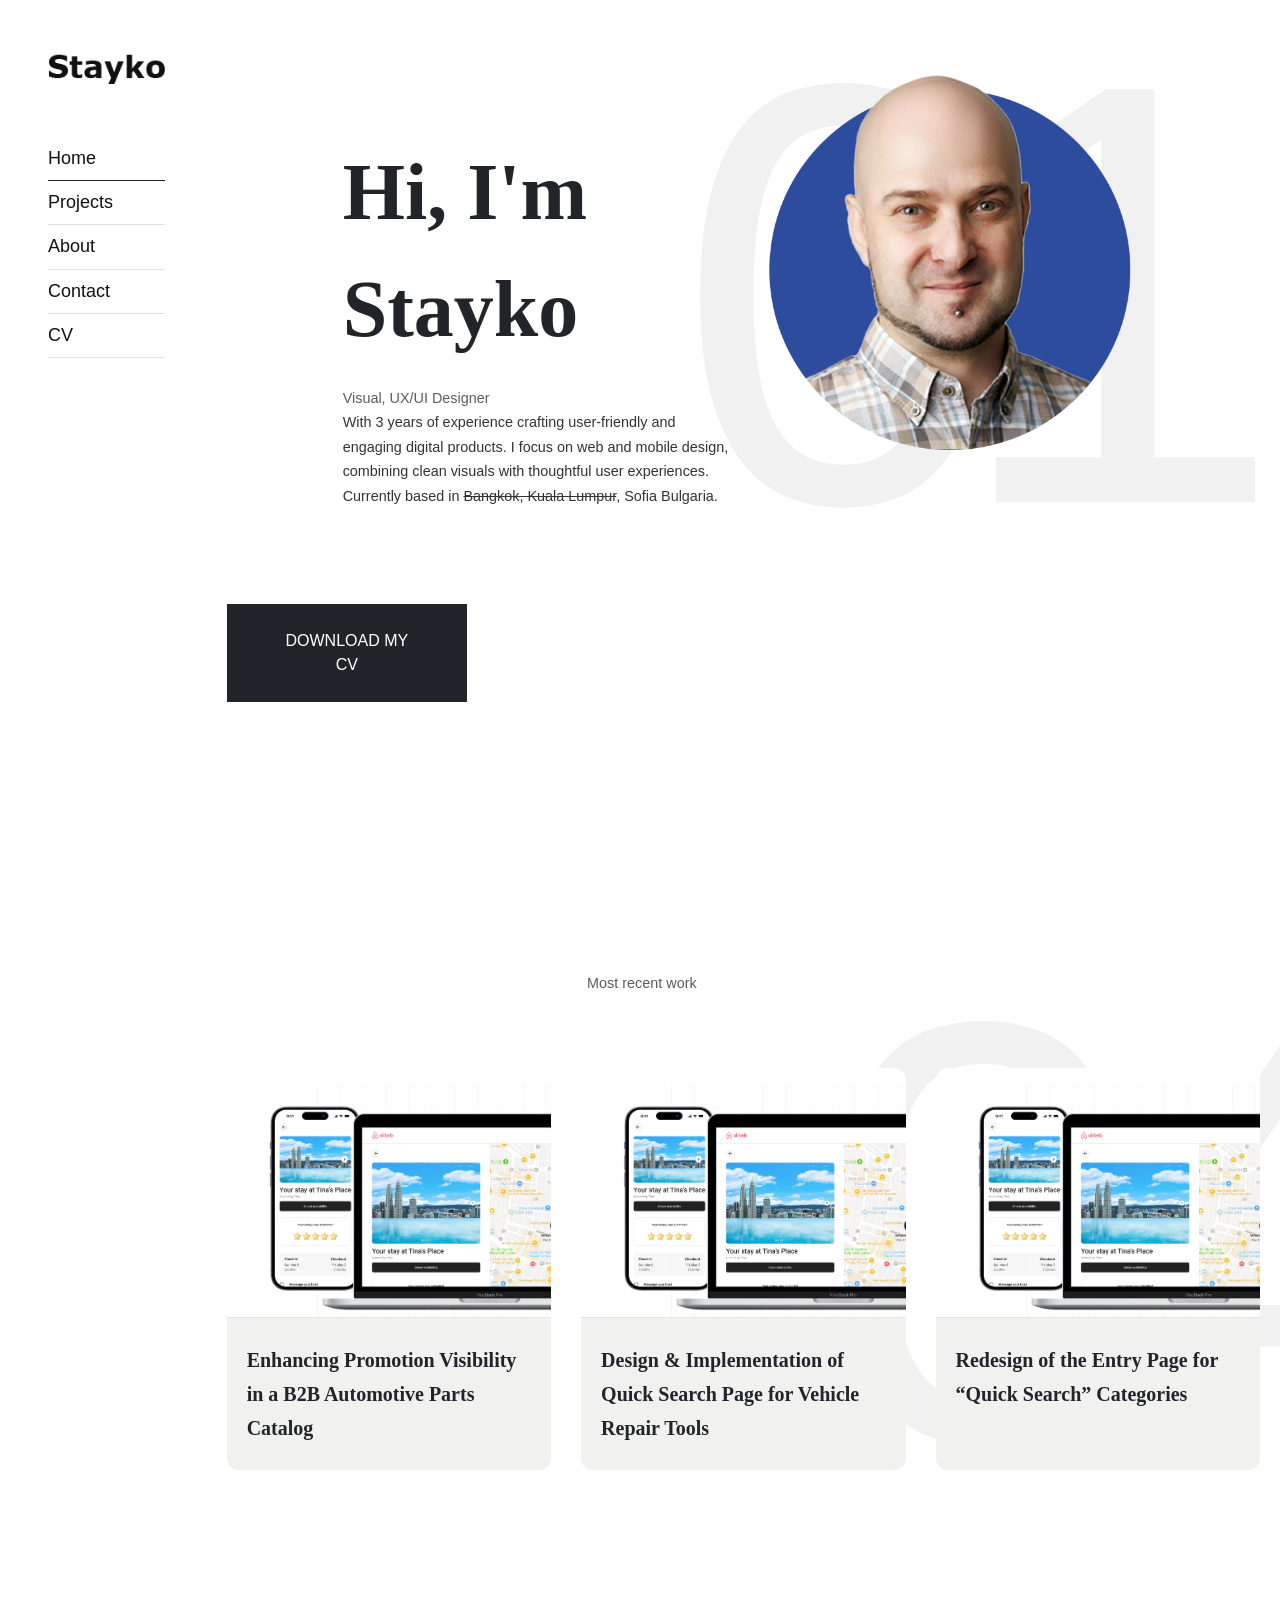
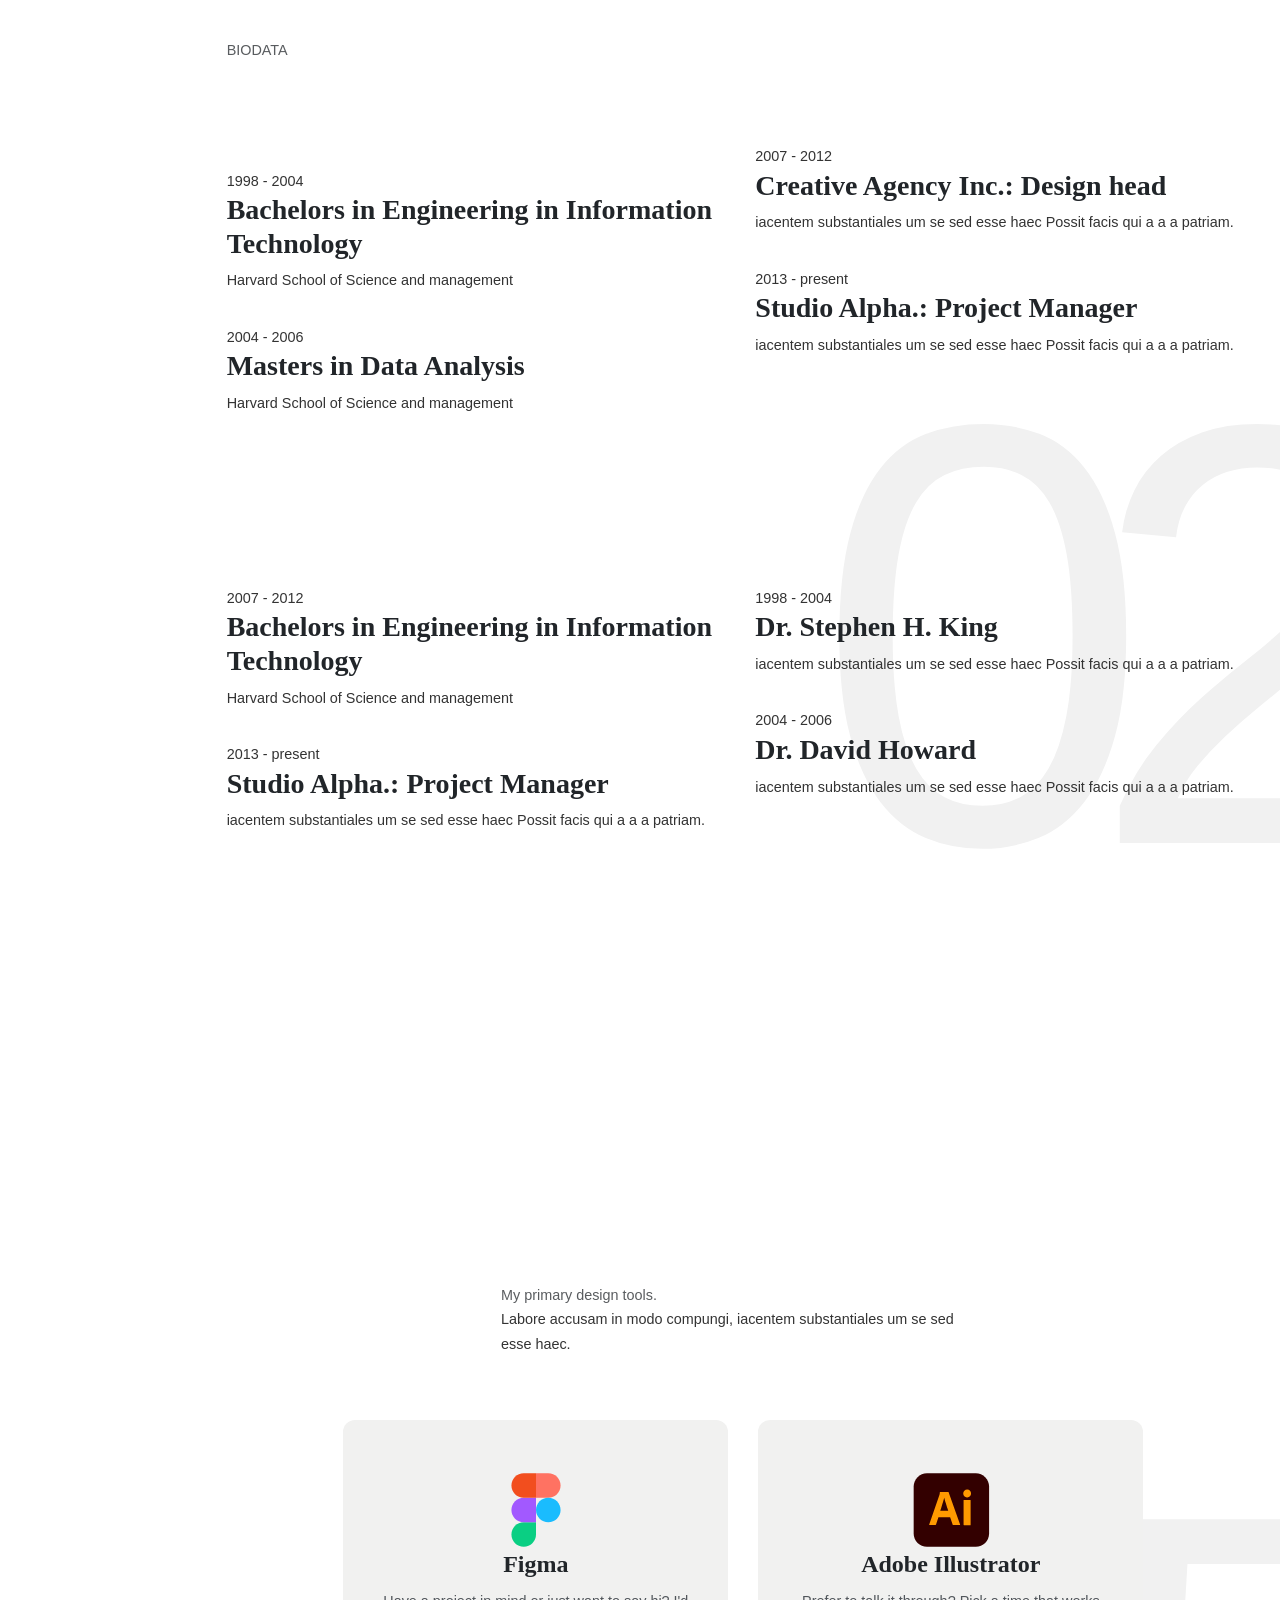
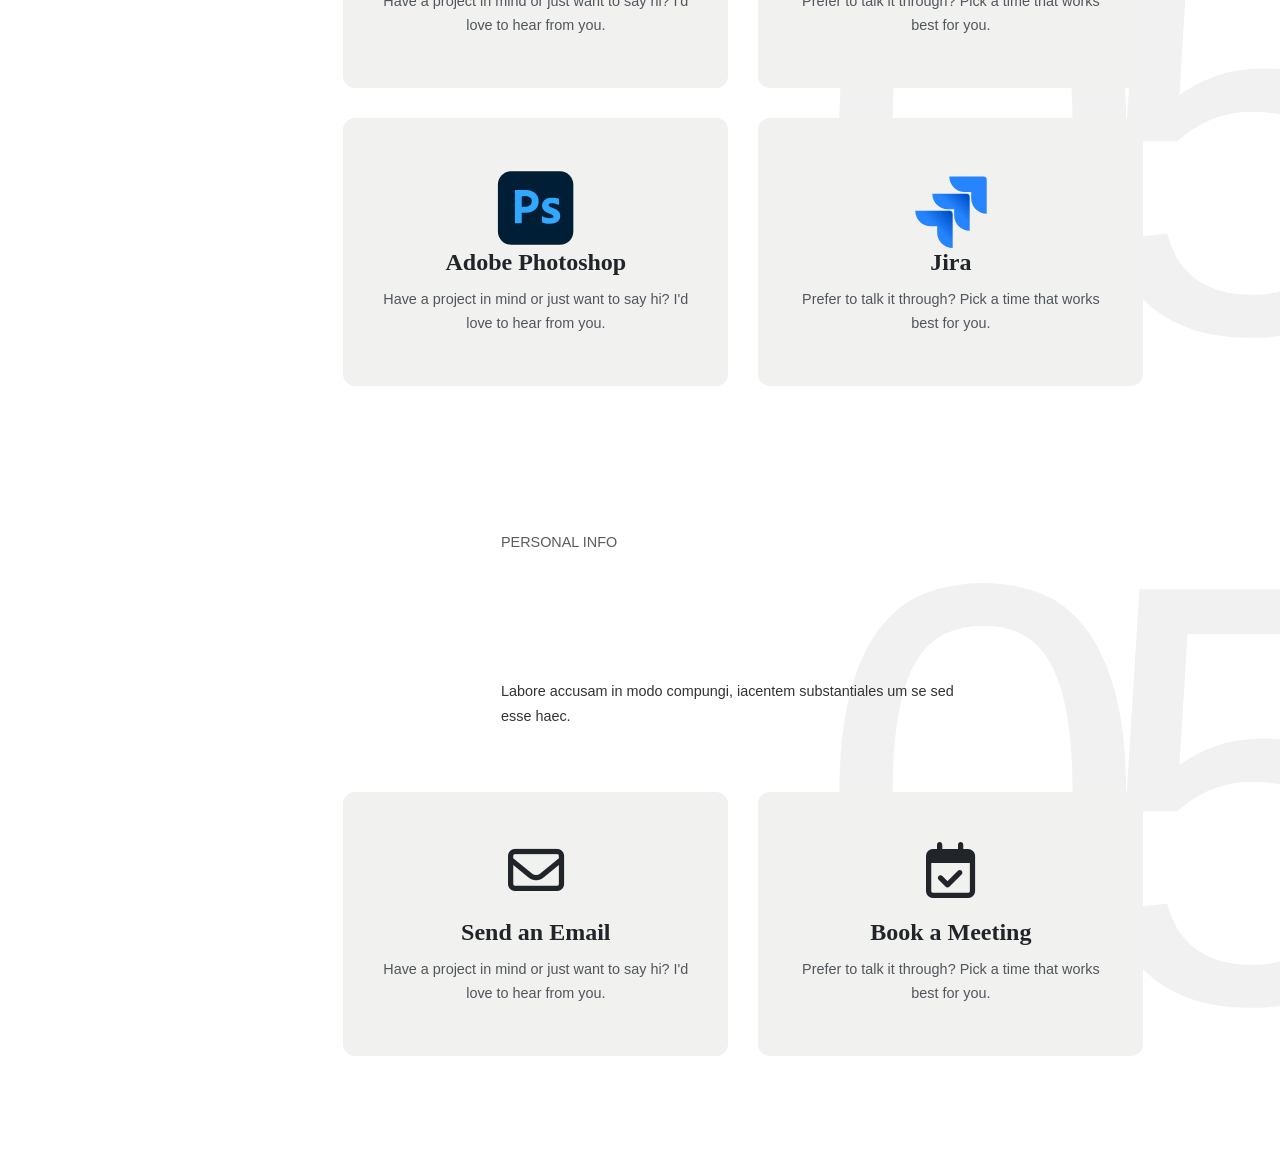
==== index.html @ 9db06b61 "Update index.html" ====
<!DOCTYPE html>
<html lang="en"><plasmo-csui id="plasmo-inspector"><template shadowrootmode="open"><style>@import "https://fonts.googleapis.com/css2?family=Inter:wght@300;400;500&display=swap";@import "https://fonts.googleapis.com/css2?family=Roboto:wght@300;400;500&display=swap";@import "https://fonts.googleapis.com/css2?family=Inter:wght@100..900&family=Roboto+Mono:ital,wght@0,100..700;1,100..700&display=swap";*,:before,:after,::backdrop{--tw-border-spacing-x:0;--tw-border-spacing-y:0;--tw-translate-x:0;--tw-translate-y:0;--tw-rotate:0;--tw-skew-x:0;--tw-skew-y:0;--tw-scale-x:1;--tw-scale-y:1;--tw-pan-x: ;--tw-pan-y: ;--tw-pinch-zoom: ;--tw-scroll-snap-strictness:proximity;--tw-gradient-from-position: ;--tw-gradient-via-position: ;--tw-gradient-to-position: ;--tw-ordinal: ;--tw-slashed-zero: ;--tw-numeric-figure: ;--tw-numeric-spacing: ;--tw-numeric-fraction: ;--tw-ring-inset: ;--tw-ring-offset-width:0px;--tw-ring-offset-color:#fff;--tw-ring-color:#3b82f680;--tw-ring-offset-shadow:0 0 #0000;--tw-ring-shadow:0 0 #0000;--tw-shadow:0 0 #0000;--tw-shadow-colored:0 0 #0000;--tw-blur: ;--tw-brightness: ;--tw-contrast: ;--tw-grayscale: ;--tw-hue-rotate: ;--tw-invert: ;--tw-saturate: ;--tw-sepia: ;--tw-drop-shadow: ;--tw-backdrop-blur: ;--tw-backdrop-brightness: ;--tw-backdrop-contrast: ;--tw-backdrop-grayscale: ;--tw-backdrop-hue-rotate: ;--tw-backdrop-invert: ;--tw-backdrop-opacity: ;--tw-backdrop-saturate: ;--tw-backdrop-sepia: ;--tw-contain-size: ;--tw-contain-layout: ;--tw-contain-paint: ;--tw-contain-style: }*,:before,:after{box-sizing:border-box;border:0 solid #e5e7eb}:before,:after{--tw-content:""}html,:host{-webkit-text-size-adjust:100%;tab-size:4;font-feature-settings:normal;font-variation-settings:normal;-webkit-tap-highlight-color:transparent;font-family:ui-sans-serif,system-ui,sans-serif,Apple Color Emoji,Segoe UI Emoji,Segoe UI Symbol,Noto Color Emoji;line-height:1.5}body{line-height:inherit;margin:0}hr{height:0;color:inherit;border-top-width:1px}abbr:where([title]){text-decoration:underline dotted}h1,h2,h3,h4,h5,h6{font-size:inherit;font-weight:inherit}a{color:inherit;text-decoration:inherit}b,strong{font-weight:bolder}code,kbd,samp,pre{font-feature-settings:normal;font-variation-settings:normal;font-family:ui-monospace,SFMono-Regular,Menlo,Monaco,Consolas,Liberation Mono,Courier New,monospace;font-size:1em}small{font-size:80%}sub,sup{vertical-align:baseline;font-size:75%;line-height:0;position:relative}sub{bottom:-.25em}sup{top:-.5em}table{text-indent:0;border-color:inherit;border-collapse:collapse}button,input,optgroup,select,textarea{font-feature-settings:inherit;font-variation-settings:inherit;font-family:inherit;font-size:100%;font-weight:inherit;line-height:inherit;letter-spacing:inherit;color:inherit;margin:0;padding:0}button,select{text-transform:none}button,input:where([type=button]),input:where([type=reset]),input:where([type=submit]){-webkit-appearance:button;background-color:#0000;background-image:none}:-moz-focusring{outline:auto}:-moz-ui-invalid{box-shadow:none}progress{vertical-align:baseline}::-webkit-inner-spin-button{height:auto}::-webkit-outer-spin-button{height:auto}[type=search]{-webkit-appearance:textfield;outline-offset:-2px}::-webkit-search-decoration{-webkit-appearance:none}::-webkit-file-upload-button{-webkit-appearance:button;font:inherit}summary{display:list-item}blockquote,dl,dd,h1,h2,h3,h4,h5,h6,hr,figure,p,pre{margin:0}fieldset{margin:0;padding:0}legend{padding:0}ol,ul,menu{margin:0;padding:0;list-style:none}dialog{padding:0}textarea{resize:vertical}input::-moz-placeholder{opacity:1;color:#9ca3af}textarea::-moz-placeholder{opacity:1;color:#9ca3af}input::placeholder,textarea::placeholder{opacity:1;color:#9ca3af}button,[role=button]{cursor:pointer}:disabled{cursor:default}img,svg,video,canvas,audio,iframe,embed,object{vertical-align:middle;display:block}img,video{max-width:100%;height:auto}[hidden]:where(:not([hidden=until-found])){display:none}.\!container{width:100%!important}.container{width:100%}@media (width>=640px){.\!container{max-width:640px!important}.container{max-width:640px}}@media (width>=768px){.\!container{max-width:768px!important}.container{max-width:768px}}@media (width>=1024px){.\!container{max-width:1024px!important}.container{max-width:1024px}}@media (width>=1280px){.\!container{max-width:1280px!important}.container{max-width:1280px}}@media (width>=1536px){.\!container{max-width:1536px!important}.container{max-width:1536px}}.sr-only{clip:rect(0,0,0,0);white-space:nowrap;border-width:0;width:1px;height:1px;margin:-1px;padding:0;position:absolute;overflow:hidden}.pointer-events-none{pointer-events:none}.visible{visibility:visible}.collapse{visibility:collapse}.static{position:static}.fixed{position:fixed}.absolute{position:absolute}.relative{position:relative}.inset-0{inset:0}.-left-5{left:-1.25rem}.-right-3{right:-.75rem}.-top-16{top:-4rem}.-top-5{top:-1.25rem}.-top-6{top:-1.5rem}.-top-8{top:-2rem}.-top-9{top:-2.25rem}.bottom-0{bottom:0}.left-0{left:0}.left-1\/2{left:50%}.left-12{left:3rem}.left-\[32px\]{left:32px}.right-0{right:0}.right-4{right:1rem}.right-\[15px\]{right:15px}.right-\[21px\]{right:21px}.right-\[39px\]{right:39px}.top-0{top:0}.top-0\.5{top:.125rem}.top-4{top:1rem}.top-40{top:10rem}.top-8{top:2rem}.top-\[120px\]{top:120px}.top-\[127px\]{top:127px}.top-\[13px\]{top:13px}.top-\[23px\]{top:23px}.top-\[250px\]{top:250px}.top-\[47px\]{top:47px}.top-auto{top:auto}.z-0{z-index:0}.z-10{z-index:10}.z-20{z-index:20}.z-50{z-index:50}.z-\[1000\]{z-index:1000}.z-\[999999\]{z-index:999999}.col-span-2{grid-column:span 2/span 2}.m-0{margin:0}.m-1{margin:.25rem}.m-2{margin:.5rem}.m-3{margin:.75rem}.m-4{margin:1rem}.m-auto{margin:auto}.-mx-4{margin-left:-1rem;margin-right:-1rem}.mx-0{margin-left:0;margin-right:0}.mx-4{margin-left:1rem;margin-right:1rem}.mx-auto{margin-left:auto;margin-right:auto}.my-0{margin-top:0;margin-bottom:0}.my-1{margin-top:.25rem;margin-bottom:.25rem}.my-10{margin-top:2.5rem;margin-bottom:2.5rem}.my-12{margin-top:3rem;margin-bottom:3rem}.my-16{margin-top:4rem;margin-bottom:4rem}.my-2{margin-top:.5rem;margin-bottom:.5rem}.my-2\.5{margin-top:.625rem;margin-bottom:.625rem}.my-3{margin-top:.75rem;margin-bottom:.75rem}.my-4{margin-top:1rem;margin-bottom:1rem}.my-5{margin-top:1.25rem;margin-bottom:1.25rem}.my-6{margin-top:1.5rem;margin-bottom:1.5rem}.my-8{margin-top:2rem;margin-bottom:2rem}.-mb-2{margin-bottom:-.5rem}.mb-0{margin-bottom:0}.mb-1{margin-bottom:.25rem}.mb-10{margin-bottom:2.5rem}.mb-12{margin-bottom:3rem}.mb-16{margin-bottom:4rem}.mb-2{margin-bottom:.5rem}.mb-3{margin-bottom:.75rem}.mb-4{margin-bottom:1rem}.mb-5{margin-bottom:1.25rem}.mb-6{margin-bottom:1.5rem}.mb-8{margin-bottom:2rem}.ml-1{margin-left:.25rem}.ml-2{margin-left:.5rem}.ml-3{margin-left:.75rem}.ml-4{margin-left:1rem}.ml-5{margin-left:1.25rem}.ml-\[-1rem\]{margin-left:-1rem}.ml-auto{margin-left:auto}.mr-0{margin-right:0}.mr-1{margin-right:.25rem}.mr-2{margin-right:.5rem}.mr-3{margin-right:.75rem}.mr-4{margin-right:1rem}.mr-\[-1rem\]{margin-right:-1rem}.ms-3{margin-inline-start:.75rem}.mt-0{margin-top:0}.mt-1{margin-top:.25rem}.mt-10{margin-top:2.5rem}.mt-12{margin-top:3rem}.mt-16{margin-top:4rem}.mt-2{margin-top:.5rem}.mt-3{margin-top:.75rem}.mt-4{margin-top:1rem}.mt-5{margin-top:1.25rem}.mt-6{margin-top:1.5rem}.mt-8{margin-top:2rem}.mt-\[-1rem\]{margin-top:-1rem}.block{display:block}.inline-block{display:inline-block}.inline{display:inline}.flex{display:flex}.inline-flex{display:inline-flex}.grid{display:grid}.contents{display:contents}.hidden{display:none}.aspect-square{aspect-ratio:1}.h-10{height:2.5rem}.h-14{height:3.5rem}.h-16{height:4rem}.h-2{height:.5rem}.h-3{height:.75rem}.h-4{height:1rem}.h-5{height:1.25rem}.h-6{height:1.5rem}.h-8{height:2rem}.h-9{height:2.25rem}.h-\[140px\]{height:140px}.h-\[14px\]{height:14px}.h-\[152px\]{height:152px}.h-\[1px\]{height:1px}.h-\[24px\]{height:24px}.h-\[251px\]{height:251px}.h-\[252px\]{height:252px}.h-\[280px\]{height:280px}.h-\[32px\]{height:32px}.h-\[360px\]{height:360px}.h-\[36px\]{height:36px}.h-\[643px\]{height:643px}.h-\[650px\]{height:650px}.h-\[6px\]{height:6px}.h-\[80\%\]{height:80%}.h-\[88px\]{height:88px}.h-auto{height:auto}.h-full{height:100%}.h-screen{height:100vh}.max-h-\[400px\]{max-height:400px}.max-h-\[594px\]{max-height:594px}.max-h-\[643px\]{max-height:643px}.max-h-\[644px\]{max-height:644px}.max-h-\[648px\]{max-height:648px}.max-h-\[794px\]{max-height:794px}.max-h-\[80vh\]{max-height:80vh}.max-h-\[813px\]{max-height:813px}.max-h-fit{max-height:fit-content}.max-h-full{max-height:100%}.min-h-0{min-height:0}.min-h-\[50px\]{min-height:50px}.w-1\/2{width:50%}.w-10{width:2.5rem}.w-11\/12{width:91.6667%}.w-12{width:3rem}.w-14{width:3.5rem}.w-16{width:4rem}.w-3{width:.75rem}.w-4{width:1rem}.w-5{width:1.25rem}.w-6{width:1.5rem}.w-8{width:2rem}.w-\[106px\]{width:106px}.w-\[108px\]{width:108px}.w-\[116px\]{width:116px}.w-\[120px\]{width:120px}.w-\[130px\]{width:130px}.w-\[140px\]{width:140px}.w-\[147px\]{width:147px}.w-\[167px\]{width:167px}.w-\[168px\]{width:168px}.w-\[177px\]{width:177px}.w-\[180px\]{width:180px}.w-\[195px\]{width:195px}.w-\[222px\]{width:222px}.w-\[296px\]{width:296px}.w-\[30px\]{width:30px}.w-\[328px\]{width:328px}.w-\[360px\]{width:360px}.w-\[48\%\]{width:48%}.w-\[50\%\]{width:50%}.w-\[60px\]{width:60px}.w-\[6px\]{width:6px}.w-\[78px\]{width:78px}.w-\[90\%\]{width:90%}.w-\[97px\]{width:97px}.w-\[98px\]{width:98px}.w-\[calc\(100\%-19px\)\]{width:calc(100% - 19px)}.w-auto{width:auto}.w-fit{width:fit-content}.w-full{width:100%}.w-min{width:min-content}.min-w-48{min-width:12rem}.min-w-5{min-width:1.25rem}.min-w-\[138px\]{min-width:138px}.min-w-\[160px\]{min-width:160px}.max-w-\[150px\]{max-width:150px}.max-w-\[220px\]{max-width:220px}.max-w-\[290px\]{max-width:290px}.max-w-\[450px\]{max-width:450px}.max-w-\[500px\]{max-width:500px}.max-w-lg{max-width:32rem}.max-w-md{max-width:28rem}.max-w-xl{max-width:36rem}.flex-1{flex:1}.flex-shrink-0,.shrink-0{flex-shrink:0}.flex-grow{flex-grow:1}.-translate-x-1\/2{--tw-translate-x:-50%;transform:translate(var(--tw-translate-x),var(--tw-translate-y))rotate(var(--tw-rotate))skewX(var(--tw-skew-x))skewY(var(--tw-skew-y))scaleX(var(--tw-scale-x))scaleY(var(--tw-scale-y))}.-translate-y-16{--tw-translate-y:-4rem;transform:translate(var(--tw-translate-x),var(--tw-translate-y))rotate(var(--tw-rotate))skewX(var(--tw-skew-x))skewY(var(--tw-skew-y))scaleX(var(--tw-scale-x))scaleY(var(--tw-scale-y))}.-translate-y-2{--tw-translate-y:-.5rem;transform:translate(var(--tw-translate-x),var(--tw-translate-y))rotate(var(--tw-rotate))skewX(var(--tw-skew-x))skewY(var(--tw-skew-y))scaleX(var(--tw-scale-x))scaleY(var(--tw-scale-y))}.-translate-y-6{--tw-translate-y:-1.5rem;transform:translate(var(--tw-translate-x),var(--tw-translate-y))rotate(var(--tw-rotate))skewX(var(--tw-skew-x))skewY(var(--tw-skew-y))scaleX(var(--tw-scale-x))scaleY(var(--tw-scale-y))}.translate-x-0{--tw-translate-x:0px;transform:translate(var(--tw-translate-x),var(--tw-translate-y))rotate(var(--tw-rotate))skewX(var(--tw-skew-x))skewY(var(--tw-skew-y))scaleX(var(--tw-scale-x))scaleY(var(--tw-scale-y))}.translate-x-0\.5{--tw-translate-x:.125rem;transform:translate(var(--tw-translate-x),var(--tw-translate-y))rotate(var(--tw-rotate))skewX(var(--tw-skew-x))skewY(var(--tw-skew-y))scaleX(var(--tw-scale-x))scaleY(var(--tw-scale-y))}.translate-x-3{--tw-translate-x:.75rem;transform:translate(var(--tw-translate-x),var(--tw-translate-y))rotate(var(--tw-rotate))skewX(var(--tw-skew-x))skewY(var(--tw-skew-y))scaleX(var(--tw-scale-x))scaleY(var(--tw-scale-y))}.translate-x-8{--tw-translate-x:2rem;transform:translate(var(--tw-translate-x),var(--tw-translate-y))rotate(var(--tw-rotate))skewX(var(--tw-skew-x))skewY(var(--tw-skew-y))scaleX(var(--tw-scale-x))scaleY(var(--tw-scale-y))}.translate-x-\[0\.6rem\]{--tw-translate-x:.6rem;transform:translate(var(--tw-translate-x),var(--tw-translate-y))rotate(var(--tw-rotate))skewX(var(--tw-skew-x))skewY(var(--tw-skew-y))scaleX(var(--tw-scale-x))scaleY(var(--tw-scale-y))}.translate-y-2{--tw-translate-y:.5rem;transform:translate(var(--tw-translate-x),var(--tw-translate-y))rotate(var(--tw-rotate))skewX(var(--tw-skew-x))skewY(var(--tw-skew-y))scaleX(var(--tw-scale-x))scaleY(var(--tw-scale-y))}.translate-y-\[23px\]{--tw-translate-y:23px;transform:translate(var(--tw-translate-x),var(--tw-translate-y))rotate(var(--tw-rotate))skewX(var(--tw-skew-x))skewY(var(--tw-skew-y))scaleX(var(--tw-scale-x))scaleY(var(--tw-scale-y))}.rotate-180{--tw-rotate:180deg;transform:translate(var(--tw-translate-x),var(--tw-translate-y))rotate(var(--tw-rotate))skewX(var(--tw-skew-x))skewY(var(--tw-skew-y))scaleX(var(--tw-scale-x))scaleY(var(--tw-scale-y))}.scale-100{--tw-scale-x:1;--tw-scale-y:1;transform:translate(var(--tw-translate-x),var(--tw-translate-y))rotate(var(--tw-rotate))skewX(var(--tw-skew-x))skewY(var(--tw-skew-y))scaleX(var(--tw-scale-x))scaleY(var(--tw-scale-y))}.scale-95{--tw-scale-x:.95;--tw-scale-y:.95;transform:translate(var(--tw-translate-x),var(--tw-translate-y))rotate(var(--tw-rotate))skewX(var(--tw-skew-x))skewY(var(--tw-skew-y))scaleX(var(--tw-scale-x))scaleY(var(--tw-scale-y))}.transform{transform:translate(var(--tw-translate-x),var(--tw-translate-y))rotate(var(--tw-rotate))skewX(var(--tw-skew-x))skewY(var(--tw-skew-y))scaleX(var(--tw-scale-x))scaleY(var(--tw-scale-y))}@keyframes pulse{50%{opacity:.5}}.animate-pulse-slow{animation:3s cubic-bezier(.4,0,.6,1) infinite pulse}.cursor-default{cursor:default}.cursor-grab{cursor:grab}.cursor-grabbing{cursor:grabbing}.cursor-not-allowed{cursor:not-allowed}.cursor-pointer{cursor:pointer}.select-none{user-select:none}.resize{resize:both}.list-none{list-style-type:none}.grid-cols-3{grid-template-columns:repeat(3,minmax(0,1fr))}.flex-row{flex-direction:row}.flex-col{flex-direction:column}.flex-wrap{flex-wrap:wrap}.flex-nowrap{flex-wrap:nowrap}.items-start{align-items:flex-start}.items-end{align-items:flex-end}.items-center{align-items:center}.items-baseline{align-items:baseline}.justify-start{justify-content:flex-start}.justify-end{justify-content:flex-end}.justify-center{justify-content:center}.justify-between{justify-content:space-between}.justify-around{justify-content:space-around}.gap-0{gap:0}.gap-1{gap:.25rem}.gap-2{gap:.5rem}.gap-3{gap:.75rem}.gap-4{gap:1rem}.gap-\[10px\]{gap:10px}.gap-x-1{-moz-column-gap:.25rem;column-gap:.25rem}.gap-x-2{-moz-column-gap:.5rem;column-gap:.5rem}.gap-x-3{-moz-column-gap:.75rem;column-gap:.75rem}.gap-y-2{row-gap:.5rem}.gap-y-3{row-gap:.75rem}.gap-y-4{row-gap:1rem}.gap-y-5{row-gap:1.25rem}.space-x-1>:not([hidden])~:not([hidden]){--tw-space-x-reverse:0;margin-right:calc(.25rem*var(--tw-space-x-reverse));margin-left:calc(.25rem*calc(1 - var(--tw-space-x-reverse)))}.space-y-1>:not([hidden])~:not([hidden]){--tw-space-y-reverse:0;margin-top:calc(.25rem*calc(1 - var(--tw-space-y-reverse)));margin-bottom:calc(.25rem*var(--tw-space-y-reverse))}.space-y-2>:not([hidden])~:not([hidden]){--tw-space-y-reverse:0;margin-top:calc(.5rem*calc(1 - var(--tw-space-y-reverse)));margin-bottom:calc(.5rem*var(--tw-space-y-reverse))}.space-y-3>:not([hidden])~:not([hidden]){--tw-space-y-reverse:0;margin-top:calc(.75rem*calc(1 - var(--tw-space-y-reverse)));margin-bottom:calc(.75rem*var(--tw-space-y-reverse))}.space-y-4>:not([hidden])~:not([hidden]){--tw-space-y-reverse:0;margin-top:calc(1rem*calc(1 - var(--tw-space-y-reverse)));margin-bottom:calc(1rem*var(--tw-space-y-reverse))}.divide-y>:not([hidden])~:not([hidden]){--tw-divide-y-reverse:0;border-top-width:calc(1px*calc(1 - var(--tw-divide-y-reverse)));border-bottom-width:calc(1px*var(--tw-divide-y-reverse))}.divide-gray-100>:not([hidden])~:not([hidden]){--tw-divide-opacity:1;border-color:rgb(243 244 246/var(--tw-divide-opacity,1))}.overflow-auto{overflow:auto}.overflow-hidden{overflow:hidden}.overflow-visible{overflow:visible}.overflow-x-auto{overflow-x:auto}.overflow-y-auto{overflow-y:auto}.overflow-x-hidden{overflow-x:hidden}.overflow-x-scroll{overflow-x:scroll}.overflow-y-scroll{overflow-y:scroll}.truncate{text-overflow:ellipsis;white-space:nowrap;overflow:hidden}.whitespace-normal{white-space:normal}.whitespace-nowrap{white-space:nowrap}.whitespace-pre-line{white-space:pre-line}.whitespace-pre-wrap{white-space:pre-wrap}.break-words{overflow-wrap:break-word}.rounded{border-radius:.25rem}.rounded-\[3px\]{border-radius:3px}.rounded-\[4px\]{border-radius:4px}.rounded-full{border-radius:9999px}.rounded-lg{border-radius:.5rem}.rounded-md{border-radius:.375rem}.rounded-sm{border-radius:.125rem}.rounded-xl{border-radius:.75rem}.rounded-b-lg{border-bottom-right-radius:.5rem;border-bottom-left-radius:.5rem}.rounded-b-xl{border-bottom-right-radius:.75rem;border-bottom-left-radius:.75rem}.rounded-t-lg{border-top-left-radius:.5rem;border-top-right-radius:.5rem}.rounded-t-xl{border-top-left-radius:.75rem;border-top-right-radius:.75rem}.border{border-width:1px}.border-y{border-top-width:1px;border-bottom-width:1px}.border-b{border-bottom-width:1px}.border-t{border-top-width:1px}.border-dashed{border-style:dashed}.border-none{border-style:none}.border-black\/10{border-color:#0000001a}.border-black\/15{border-color:#00000026}.border-black\/20{border-color:#0003}.border-black\/25{border-color:#00000040}.border-black\/8{border-color:#00000014}.border-black\/\[0\.16\]{border-color:#00000029}.border-gray-200{--tw-border-opacity:1;border-color:rgb(229 231 235/var(--tw-border-opacity,1))}.border-gray-300{--tw-border-opacity:1;border-color:rgb(209 213 219/var(--tw-border-opacity,1))}.border-gray-700{--tw-border-opacity:1;border-color:rgb(55 65 81/var(--tw-border-opacity,1))}.border-peeper-purple{--tw-border-opacity:1;border-color:rgb(93 45 230/var(--tw-border-opacity,1))}.border-red-200{--tw-border-opacity:1;border-color:rgb(254 202 202/var(--tw-border-opacity,1))}.border-surface-gray{--tw-border-opacity:1;border-color:rgb(245 245 245/var(--tw-border-opacity,1))}.border-white{--tw-border-opacity:1;border-color:rgb(255 255 255/var(--tw-border-opacity,1))}.border-white\/10{border-color:#ffffff1a}.border-white\/15{border-color:#ffffff26}.border-white\/20{border-color:#fff3}.border-white\/25{border-color:#ffffff40}.border-white\/8{border-color:#ffffff14}.border-t-gray-200{--tw-border-opacity:1;border-top-color:rgb(229 231 235/var(--tw-border-opacity,1))}.border-t-white\/15{border-top-color:#ffffff26}.bg-\[\#05381A\]{--tw-bg-opacity:1;background-color:rgb(5 56 26/var(--tw-bg-opacity,1))}.bg-\[\#580808\]{--tw-bg-opacity:1;background-color:rgb(88 8 8/var(--tw-bg-opacity,1))}.bg-\[\#C5F1D8\]{--tw-bg-opacity:1;background-color:rgb(197 241 216/var(--tw-bg-opacity,1))}.bg-\[\#C7C7C7\]{--tw-bg-opacity:1;background-color:rgb(199 199 199/var(--tw-bg-opacity,1))}.bg-\[\#EBEBEB\]{--tw-bg-opacity:1;background-color:rgb(235 235 235/var(--tw-bg-opacity,1))}.bg-\[\#FCDEDE\]{--tw-bg-opacity:1;background-color:rgb(252 222 222/var(--tw-bg-opacity,1))}.bg-active-tab{background-color:#5d2de614}.bg-active-tab-hover{background-color:#5d2de629}.bg-black{--tw-bg-opacity:1;background-color:rgb(0 0 0/var(--tw-bg-opacity,1))}.bg-black\/10{background-color:#0000001a}.bg-black\/25{background-color:#00000040}.bg-black\/30{background-color:#0000004d}.bg-black\/40{background-color:#0006}.bg-black\/5{background-color:#0000000d}.bg-black\/60{background-color:#0009}.bg-black\/8{background-color:#00000014}.bg-blue-500{--tw-bg-opacity:1;background-color:rgb(59 130 246/var(--tw-bg-opacity,1))}.bg-gray-100{--tw-bg-opacity:1;background-color:rgb(243 244 246/var(--tw-bg-opacity,1))}.bg-gray-200{--tw-bg-opacity:1;background-color:rgb(229 231 235/var(--tw-bg-opacity,1))}.bg-gray-300{--tw-bg-opacity:1;background-color:rgb(209 213 219/var(--tw-bg-opacity,1))}.bg-peeper-dark-gray{--tw-bg-opacity:1;background-color:rgb(38 38 38/var(--tw-bg-opacity,1))}.bg-peeper-dark-pink\/15{background-color:#fb3aa226}.bg-peeper-dark-pink\/25{background-color:#fb3aa240}.bg-peeper-gray{--tw-bg-opacity:1;background-color:rgb(102 102 102/var(--tw-bg-opacity,1))}.bg-peeper-green{--tw-bg-opacity:1;background-color:rgb(5 56 26/var(--tw-bg-opacity,1))}.bg-peeper-light-green{--tw-bg-opacity:1;background-color:rgb(211 248 225/var(--tw-bg-opacity,1))}.bg-peeper-pink-accent{--tw-bg-opacity:1;background-color:rgb(255 235 246/var(--tw-bg-opacity,1))}.bg-peeper-purple{--tw-bg-opacity:1;background-color:rgb(93 45 230/var(--tw-bg-opacity,1))}.bg-peeper-purple\/15{background-color:#5d2de626}.bg-peeper-purple\/35{background-color:#5d2de659}.bg-peeper-purple\/50{background-color:#5d2de680}.bg-peeper-purple\/8{background-color:#5d2de614}.bg-peeper-white-hover{--tw-bg-opacity:1;background-color:rgb(245 245 245/var(--tw-bg-opacity,1))}.bg-primary{--tw-bg-opacity:1;background-color:rgb(14 14 14/var(--tw-bg-opacity,1))}.bg-red-50{--tw-bg-opacity:1;background-color:rgb(254 242 242/var(--tw-bg-opacity,1))}.bg-secondary{--tw-bg-opacity:1;background-color:rgb(38 38 38/var(--tw-bg-opacity,1))}.bg-surface-gray{--tw-bg-opacity:1;background-color:rgb(245 245 245/var(--tw-bg-opacity,1))}.bg-transparent{background-color:#0000}.bg-white{--tw-bg-opacity:1;background-color:rgb(255 255 255/var(--tw-bg-opacity,1))}.bg-white\/10{background-color:#ffffff1a}.bg-white\/15{background-color:#ffffff26}.bg-white\/5{background-color:#ffffff0d}.bg-white\/8{background-color:#ffffff14}.bg-opacity-80{--tw-bg-opacity:.8}.bg-gradient-to-b{background-image:linear-gradient(to bottom,var(--tw-gradient-stops))}.bg-gradient-to-t{background-image:linear-gradient(to top,var(--tw-gradient-stops))}.from-black\/0{--tw-gradient-from:#0000 var(--tw-gradient-from-position);--tw-gradient-to:#0000 var(--tw-gradient-to-position);--tw-gradient-stops:var(--tw-gradient-from),var(--tw-gradient-to)}.from-white\/0{--tw-gradient-from:#fff0 var(--tw-gradient-from-position);--tw-gradient-to:#fff0 var(--tw-gradient-to-position);--tw-gradient-stops:var(--tw-gradient-from),var(--tw-gradient-to)}.from-white\/80{--tw-gradient-from:#fffc var(--tw-gradient-from-position);--tw-gradient-to:#fff0 var(--tw-gradient-to-position);--tw-gradient-stops:var(--tw-gradient-from),var(--tw-gradient-to)}.via-white\/50{--tw-gradient-to:#fff0 var(--tw-gradient-to-position);--tw-gradient-stops:var(--tw-gradient-from),#ffffff80 var(--tw-gradient-via-position),var(--tw-gradient-to)}.via-white\/70{--tw-gradient-to:#fff0 var(--tw-gradient-to-position);--tw-gradient-stops:var(--tw-gradient-from),#ffffffb3 var(--tw-gradient-via-position),var(--tw-gradient-to)}.to-black\/60{--tw-gradient-to:#0009 var(--tw-gradient-to-position)}.to-white\/0{--tw-gradient-to:#fff0 var(--tw-gradient-to-position)}.to-white\/100{--tw-gradient-to:#fff var(--tw-gradient-to-position)}.fill-\[\#5D2DE6\]{fill:#5d2de6}.fill-\[\#999\]{fill:#999}.fill-\[\#9E81F0\]{fill:#9e81f0}.fill-\[\#C7C7C7\]{fill:#c7c7c7}.fill-inspector-props{fill:#999}.fill-peeper-dark-gray{fill:#262626}.stroke-peeper-gray{stroke:#666}.stroke-peeper-light-pink{stroke:#9e81f0}.stroke-peeper-purple{stroke:#5d2de6}.stroke-peeper-white-secondary{stroke:#c7c7c7}.object-contain{-o-object-fit:contain;object-fit:contain}.object-cover{-o-object-fit:cover;object-fit:cover}.p-0{padding:0}.p-1{padding:.25rem}.p-1\.5{padding:.375rem}.p-2{padding:.5rem}.p-3{padding:.75rem}.p-4{padding:1rem}.p-5{padding:1.25rem}.p-6{padding:1.5rem}.p-\[12px\]{padding:12px}.px-0{padding-left:0;padding-right:0}.px-1{padding-left:.25rem;padding-right:.25rem}.px-2{padding-left:.5rem;padding-right:.5rem}.px-3{padding-left:.75rem;padding-right:.75rem}.px-4{padding-left:1rem;padding-right:1rem}.px-6{padding-left:1.5rem;padding-right:1.5rem}.px-\[10px\]{padding-left:10px;padding-right:10px}.py-0{padding-top:0;padding-bottom:0}.py-1{padding-top:.25rem;padding-bottom:.25rem}.py-2{padding-top:.5rem;padding-bottom:.5rem}.py-3{padding-top:.75rem;padding-bottom:.75rem}.py-4{padding-top:1rem;padding-bottom:1rem}.py-5{padding-top:1.25rem;padding-bottom:1.25rem}.py-8{padding-top:2rem;padding-bottom:2rem}.py-\[2px\]{padding-top:2px;padding-bottom:2px}.pb-1{padding-bottom:.25rem}.pb-4{padding-bottom:1rem}.pb-6{padding-bottom:1.5rem}.pl-1{padding-left:.25rem}.pl-3{padding-left:.75rem}.pr-2{padding-right:.5rem}.pt-1{padding-top:.25rem}.pt-2{padding-top:.5rem}.pt-4{padding-top:1rem}.text-left{text-align:left}.text-center{text-align:center}.font-mono{font-family:ui-monospace,SFMono-Regular,Menlo,Monaco,Consolas,Liberation Mono,Courier New,monospace}.font-roboto{font-family:Roboto,sans-serif,Roboto Mono}.font-roboto-mono{font-family:Roboto Mono}.text-2xl{font-size:1.5rem;line-height:2rem}.text-\[10px\]{font-size:10px}.text-\[12px\]{font-size:12px}.text-\[14px\]{font-size:14px}.text-base{font-size:1rem;line-height:1.5rem}.text-lg{font-size:1.125rem;line-height:1.75rem}.text-sm{font-size:.875rem;line-height:1.25rem}.text-xl{font-size:1.25rem;line-height:1.75rem}.text-xs{font-size:.75rem;line-height:1rem}.font-\[500\]{font-weight:500}.font-bold{font-weight:700}.font-light{font-weight:300}.font-medium{font-weight:500}.font-normal{font-weight:400}.font-semibold{font-weight:600}.uppercase{text-transform:uppercase}.\!capitalize{text-transform:capitalize!important}.capitalize{text-transform:capitalize}.normal-case{text-transform:none}.leading-120{line-height:120%}.leading-130{line-height:130%}.leading-140{line-height:140%}.leading-6{line-height:1.5rem}.leading-none{line-height:1}.leading-paragraph{line-height:140%}.tracking-14{letter-spacing:-.14px}.tracking-16{letter-spacing:-.16px}.tracking-2{letter-spacing:-.2px}.tracking-24{letter-spacing:-.24px}.tracking-4{letter-spacing:-.4px}.tracking-wide{letter-spacing:.025em}.tracking-wider{letter-spacing:.05em}.text-\[\#0E0E0E\]{--tw-text-opacity:1;color:rgb(14 14 14/var(--tw-text-opacity,1))}.text-\[\#580808\]{--tw-text-opacity:1;color:rgb(88 8 8/var(--tw-text-opacity,1))}.text-\[\#C5F1D8\]{--tw-text-opacity:1;color:rgb(197 241 216/var(--tw-text-opacity,1))}.text-\[\#F7CECE\]{--tw-text-opacity:1;color:rgb(247 206 206/var(--tw-text-opacity,1))}.text-black{--tw-text-opacity:1;color:rgb(0 0 0/var(--tw-text-opacity,1))}.text-blue-500{--tw-text-opacity:1;color:rgb(59 130 246/var(--tw-text-opacity,1))}.text-blue-600{--tw-text-opacity:1;color:rgb(37 99 235/var(--tw-text-opacity,1))}.text-gray-200{--tw-text-opacity:1;color:rgb(229 231 235/var(--tw-text-opacity,1))}.text-gray-400{--tw-text-opacity:1;color:rgb(156 163 175/var(--tw-text-opacity,1))}.text-gray-500{--tw-text-opacity:1;color:rgb(107 114 128/var(--tw-text-opacity,1))}.text-gray-600{--tw-text-opacity:1;color:rgb(75 85 99/var(--tw-text-opacity,1))}.text-gray-700{--tw-text-opacity:1;color:rgb(55 65 81/var(--tw-text-opacity,1))}.text-gray-800{--tw-text-opacity:1;color:rgb(31 41 55/var(--tw-text-opacity,1))}.text-gray-900{--tw-text-opacity:1;color:rgb(17 24 39/var(--tw-text-opacity,1))}.text-inspector-props{--tw-text-opacity:1;color:rgb(153 153 153/var(--tw-text-opacity,1))}.text-orange-600{--tw-text-opacity:1;color:rgb(234 88 12/var(--tw-text-opacity,1))}.text-peeper-dark-gray{--tw-text-opacity:1;color:rgb(38 38 38/var(--tw-text-opacity,1))}.text-peeper-gray{--tw-text-opacity:1;color:rgb(102 102 102/var(--tw-text-opacity,1))}.text-peeper-green{--tw-text-opacity:1;color:rgb(5 56 26/var(--tw-text-opacity,1))}.text-peeper-light-pink{--tw-text-opacity:1;color:rgb(158 129 240/var(--tw-text-opacity,1))}.text-peeper-pink{--tw-text-opacity:1;color:rgb(201 46 130/var(--tw-text-opacity,1))}.text-peeper-purple{--tw-text-opacity:1;color:rgb(93 45 230/var(--tw-text-opacity,1))}.text-peeper-white{--tw-text-opacity:1;color:rgb(222 222 222/var(--tw-text-opacity,1))}.text-peeper-white-secondary{--tw-text-opacity:1;color:rgb(199 199 199/var(--tw-text-opacity,1))}.text-primary{--tw-text-opacity:1;color:rgb(14 14 14/var(--tw-text-opacity,1))}.text-primary\/60{color:#0e0e0e99}.text-primary\/80{color:#0e0e0ecc}.text-red-600{--tw-text-opacity:1;color:rgb(220 38 38/var(--tw-text-opacity,1))}.text-red-800{--tw-text-opacity:1;color:rgb(153 27 27/var(--tw-text-opacity,1))}.text-secondary{--tw-text-opacity:1;color:rgb(38 38 38/var(--tw-text-opacity,1))}.text-white{--tw-text-opacity:1;color:rgb(255 255 255/var(--tw-text-opacity,1))}.text-white\/60{color:#fff9}.text-white\/80{color:#fffc}.text-white\/90{color:#ffffffe6}.opacity-0{opacity:0}.opacity-100{opacity:1}.opacity-30{opacity:.3}.opacity-50{opacity:.5}.opacity-60{opacity:.6}.\!shadow{--tw-shadow:0 1px 3px 0 #0000001a,0 1px 2px -1px #0000001a!important;--tw-shadow-colored:0 1px 3px 0 var(--tw-shadow-color),0 1px 2px -1px var(--tw-shadow-color)!important;box-shadow:var(--tw-ring-offset-shadow,0 0 #0000),var(--tw-ring-shadow,0 0 #0000),var(--tw-shadow)!important}.shadow{--tw-shadow:0 1px 3px 0 #0000001a,0 1px 2px -1px #0000001a;--tw-shadow-colored:0 1px 3px 0 var(--tw-shadow-color),0 1px 2px -1px var(--tw-shadow-color);box-shadow:var(--tw-ring-offset-shadow,0 0 #0000),var(--tw-ring-shadow,0 0 #0000),var(--tw-shadow)}.shadow-lg{--tw-shadow:0 10px 15px -3px #0000001a,0 4px 6px -4px #0000001a;--tw-shadow-colored:0 10px 15px -3px var(--tw-shadow-color),0 4px 6px -4px var(--tw-shadow-color);box-shadow:var(--tw-ring-offset-shadow,0 0 #0000),var(--tw-ring-shadow,0 0 #0000),var(--tw-shadow)}.shadow-md{--tw-shadow:0 4px 6px -1px #0000001a,0 2px 4px -2px #0000001a;--tw-shadow-colored:0 4px 6px -1px var(--tw-shadow-color),0 2px 4px -2px var(--tw-shadow-color);box-shadow:var(--tw-ring-offset-shadow,0 0 #0000),var(--tw-ring-shadow,0 0 #0000),var(--tw-shadow)}.shadow-sm{--tw-shadow:0 1px 2px 0 #0000000d;--tw-shadow-colored:0 1px 2px 0 var(--tw-shadow-color);box-shadow:var(--tw-ring-offset-shadow,0 0 #0000),var(--tw-ring-shadow,0 0 #0000),var(--tw-shadow)}.shadow-xl{--tw-shadow:0 20px 25px -5px #0000001a,0 8px 10px -6px #0000001a;--tw-shadow-colored:0 20px 25px -5px var(--tw-shadow-color),0 8px 10px -6px var(--tw-shadow-color);box-shadow:var(--tw-ring-offset-shadow,0 0 #0000),var(--tw-ring-shadow,0 0 #0000),var(--tw-shadow)}.shadow-white{--tw-shadow-color:#fff;--tw-shadow:var(--tw-shadow-colored)}.outline{outline-style:solid}.outline-2{outline-width:2px}.outline-offset-4{outline-offset:4px}.outline-blue-400{outline-color:#60a5fa}.ring{--tw-ring-offset-shadow:var(--tw-ring-inset)0 0 0 var(--tw-ring-offset-width)var(--tw-ring-offset-color);--tw-ring-shadow:var(--tw-ring-inset)0 0 0 calc(3px + var(--tw-ring-offset-width))var(--tw-ring-color);box-shadow:var(--tw-ring-offset-shadow),var(--tw-ring-shadow),var(--tw-shadow,0 0 #0000)}.ring-4{--tw-ring-offset-shadow:var(--tw-ring-inset)0 0 0 var(--tw-ring-offset-width)var(--tw-ring-offset-color);--tw-ring-shadow:var(--tw-ring-inset)0 0 0 calc(4px + var(--tw-ring-offset-width))var(--tw-ring-color);box-shadow:var(--tw-ring-offset-shadow),var(--tw-ring-shadow),var(--tw-shadow,0 0 #0000)}.ring-blue-400{--tw-ring-opacity:1;--tw-ring-color:rgb(96 165 250/var(--tw-ring-opacity,1))}.ring-offset-2{--tw-ring-offset-width:2px}.blur{--tw-blur:blur(8px);filter:var(--tw-blur)var(--tw-brightness)var(--tw-contrast)var(--tw-grayscale)var(--tw-hue-rotate)var(--tw-invert)var(--tw-saturate)var(--tw-sepia)var(--tw-drop-shadow)}.filter{filter:var(--tw-blur)var(--tw-brightness)var(--tw-contrast)var(--tw-grayscale)var(--tw-hue-rotate)var(--tw-invert)var(--tw-saturate)var(--tw-sepia)var(--tw-drop-shadow)}.backdrop-blur-sm{--tw-backdrop-blur:blur(4px);backdrop-filter:var(--tw-backdrop-blur)var(--tw-backdrop-brightness)var(--tw-backdrop-contrast)var(--tw-backdrop-grayscale)var(--tw-backdrop-hue-rotate)var(--tw-backdrop-invert)var(--tw-backdrop-opacity)var(--tw-backdrop-saturate)var(--tw-backdrop-sepia)}.transition{transition-property:color,background-color,border-color,text-decoration-color,fill,stroke,opacity,box-shadow,transform,filter,backdrop-filter;transition-duration:.15s;transition-timing-function:cubic-bezier(.4,0,.2,1)}.transition-all{transition-property:all;transition-duration:.15s;transition-timing-function:cubic-bezier(.4,0,.2,1)}.transition-colors{transition-property:color,background-color,border-color,text-decoration-color,fill,stroke;transition-duration:.15s;transition-timing-function:cubic-bezier(.4,0,.2,1)}.transition-opacity{transition-property:opacity;transition-duration:.15s;transition-timing-function:cubic-bezier(.4,0,.2,1)}.transition-transform{transition-property:transform;transition-duration:.15s;transition-timing-function:cubic-bezier(.4,0,.2,1)}.duration-0{transition-duration:0s}.duration-100{transition-duration:.1s}.duration-150{transition-duration:.15s}.duration-200{transition-duration:.2s}.duration-300{transition-duration:.3s}.duration-500{transition-duration:.5s}.ease-in-out{transition-timing-function:cubic-bezier(.4,0,.2,1)}@custom-variant dark (&:where(.dark,.dark*));body{cursor:default;margin:0;padding:0;font-family:Inter,sans-serif;font-size:16px;line-height:1.5}#plasmo-shadow-container{position:fixed!important}.hide-scrollbar::-webkit-scrollbar{display:none}.hide-scrollbar{-ms-overflow-style:none;scrollbar-width:none}.fill-available{height:stretch}.transparency-grid{background-color:#fff;background-image:linear-gradient(45deg,#d4d4d40f 25%,#0000 25%),linear-gradient(-45deg,#d4d4d481 25%,#0000 25%),linear-gradient(45deg,#0000 75%,#d4d4d481 75%),linear-gradient(-45deg,#0000 75%,#d4d4d481 75%);background-position:0 0,0 10px,10px -10px,-10px 0;background-size:20px 20px}.transparency-grid-black{background-color:#000;background-image:repeating-conic-gradient(#1a1a1a 0% 25%,#333 0% 50%);background-size:20px 20px}.border-element{background:#f5f5f5;position:absolute}.border-element-dark{background:#262626;position:absolute}.top{width:85%;height:4px;top:-1px;left:50%;transform:translate(-50%)}.bottom{width:85%;height:4px;bottom:-1px;left:50%;transform:translate(-50%)}.left{width:4px;height:79%;top:50%;left:-1px;transform:translateY(-50%)}.right{width:4px;height:79%;top:50%;right:-1px;transform:translateY(-50%)}.shadow{box-shadow:0 1px 3px #0000001f}.button_shadow{box-shadow:0 3px 3px -3px #00000029}.soft-shadow{box-shadow:0 4px 4px -4px #00000029}.dropdown-shadow{box-shadow:0 4px 4px -4px #00000040}.blur-fade:after{content:"";pointer-events:none;background:linear-gradient(270deg,#fff,#0000);width:80px;position:absolute;top:0;bottom:0;right:0}.blur-fade-dark:after{content:"";pointer-events:none;background:linear-gradient(270deg,#0e0e0e,#0000);width:80px;position:absolute;top:0;bottom:0;right:0}.gradient-background{background:linear-gradient(241deg,#fef6eb -.17%,#fef0f8 100%);transition:transform .3s ease-in-out;position:absolute;inset:0}.hover\:border-gray-300:hover{--tw-border-opacity:1;border-color:rgb(209 213 219/var(--tw-border-opacity,1))}.hover\:bg-active-tab:hover{background-color:#5d2de614}.hover\:bg-active-tab-hover:hover{background-color:#5d2de629}.hover\:bg-black\/10:hover{background-color:#0000001a}.hover\:bg-black\/5:hover{background-color:#0000000d}.hover\:bg-black\/8:hover{background-color:#00000014}.hover\:bg-blue-600:hover{--tw-bg-opacity:1;background-color:rgb(37 99 235/var(--tw-bg-opacity,1))}.hover\:bg-gray-100:hover{--tw-bg-opacity:1;background-color:rgb(243 244 246/var(--tw-bg-opacity,1))}.hover\:bg-gray-50:hover{--tw-bg-opacity:1;background-color:rgb(249 250 251/var(--tw-bg-opacity,1))}.hover\:bg-peeper-dark-gray:hover{--tw-bg-opacity:1;background-color:rgb(38 38 38/var(--tw-bg-opacity,1))}.hover\:bg-peeper-pink-accent\/80:hover{background-color:#ffebf6cc}.hover\:bg-peeper-purple-hover:hover{--tw-bg-opacity:1;background-color:rgb(74 36 184/var(--tw-bg-opacity,1))}.hover\:bg-peeper-purple\/15:hover{background-color:#5d2de626}.hover\:bg-peeper-purple\/30:hover{background-color:#5d2de64d}.hover\:bg-peeper-purple\/50:hover{background-color:#5d2de680}.hover\:bg-peeper-purple\/90:hover{background-color:#5d2de6e6}.hover\:bg-peeper-white-hover:hover{--tw-bg-opacity:1;background-color:rgb(245 245 245/var(--tw-bg-opacity,1))}.hover\:bg-peeper-white-hover\/15:hover{background-color:#f5f5f526}.hover\:bg-peeper-white-hover\/5:hover{background-color:#f5f5f50d}.hover\:bg-primary\/80:hover{background-color:#0e0e0ecc}.hover\:bg-surface-gray:hover{--tw-bg-opacity:1;background-color:rgb(245 245 245/var(--tw-bg-opacity,1))}.hover\:bg-white\/10:hover{background-color:#ffffff1a}.hover\:bg-white\/15:hover{background-color:#ffffff26}.hover\:bg-white\/20:hover{background-color:#fff3}.hover\:bg-white\/25:hover{background-color:#ffffff40}.hover\:bg-white\/30:hover{background-color:#ffffff4d}.hover\:bg-white\/5:hover{background-color:#ffffff0d}.hover\:bg-white\/8:hover{background-color:#ffffff14}.hover\:bg-opacity-100:hover{--tw-bg-opacity:1}.hover\:text-gray-900:hover{--tw-text-opacity:1;color:rgb(17 24 39/var(--tw-text-opacity,1))}.hover\:text-primary:hover{--tw-text-opacity:1;color:rgb(14 14 14/var(--tw-text-opacity,1))}.hover\:text-white:hover{--tw-text-opacity:1;color:rgb(255 255 255/var(--tw-text-opacity,1))}.hover\:opacity-70:hover{opacity:.7}.focus\:outline-none:focus{outline-offset:2px;outline:2px solid #0000}.active\:cursor-grabbing:active{cursor:grabbing}.group:hover .group-hover\:border-\[\#7241FF\]{--tw-border-opacity:1;border-color:rgb(114 65 255/var(--tw-border-opacity,1))}.group:hover .group-hover\:stroke-\[\#7241FF\]{stroke:#7241ff}.group:hover .group-hover\:opacity-100{opacity:1}.peer:checked~.peer-checked\:bg-peeper-purple{--tw-bg-opacity:1;background-color:rgb(93 45 230/var(--tw-bg-opacity,1))}.peer:focus~.peer-focus\:ring-2{--tw-ring-offset-shadow:var(--tw-ring-inset)0 0 0 var(--tw-ring-offset-width)var(--tw-ring-offset-color);--tw-ring-shadow:var(--tw-ring-inset)0 0 0 calc(2px + var(--tw-ring-offset-width))var(--tw-ring-color);box-shadow:var(--tw-ring-offset-shadow),var(--tw-ring-shadow),var(--tw-shadow,0 0 #0000)}.after\:absolute:after{position:absolute}.after\:start-\[2px\]:after{inset-inline-start:2px}.after\:top-\[2px\]:after{top:2px}.after\:h-3:after{height:.75rem}.after\:w-3:after{width:.75rem}.after\:rounded-full:after{border-radius:9999px}.after\:border:after{border-width:1px}.after\:border-gray-300:after{--tw-border-opacity:1;border-color:rgb(209 213 219/var(--tw-border-opacity,1))}.after\:bg-white:after{--tw-bg-opacity:1;background-color:rgb(255 255 255/var(--tw-bg-opacity,1))}.after\:transition-all:after{transition-property:all;transition-duration:.15s;transition-timing-function:cubic-bezier(.4,0,.2,1)}.after\:content-\[\'\'\]:after{--tw-content:"";content:var(--tw-content)}.peer:checked~.peer-checked\:after\:translate-x-2:after{--tw-translate-x:.5rem;transform:translate(var(--tw-translate-x),var(--tw-translate-y))rotate(var(--tw-rotate))skewX(var(--tw-skew-x))skewY(var(--tw-skew-y))scaleX(var(--tw-scale-x))scaleY(var(--tw-scale-y))}.peer:checked~.peer-checked\:after\:border-white:after{--tw-border-opacity:1;border-color:rgb(255 255 255/var(--tw-border-opacity,1))}.dark\:border-gray-600:is(.dark *){--tw-border-opacity:1;border-color:rgb(75 85 99/var(--tw-border-opacity,1))}.dark\:bg-gray-300:is(.dark *){--tw-bg-opacity:1;background-color:rgb(209 213 219/var(--tw-bg-opacity,1))}.dark\:bg-gray-700:is(.dark *){--tw-bg-opacity:1;background-color:rgb(55 65 81/var(--tw-bg-opacity,1))}.dark\:text-blue-500:is(.dark *){--tw-text-opacity:1;color:rgb(59 130 246/var(--tw-text-opacity,1))}.dark\:text-gray-400:is(.dark *){--tw-text-opacity:1;color:rgb(156 163 175/var(--tw-text-opacity,1))}.dark\:text-gray-600:is(.dark *){--tw-text-opacity:1;color:rgb(75 85 99/var(--tw-text-opacity,1))}.dark\:text-orange-400:is(.dark *){--tw-text-opacity:1;color:rgb(251 146 60/var(--tw-text-opacity,1))}.peer:checked~.rtl\:peer-checked\:after\:-translate-x-2:where([dir=rtl],[dir=rtl] *):after{--tw-translate-x:-.5rem;transform:translate(var(--tw-translate-x),var(--tw-translate-y))rotate(var(--tw-rotate))skewX(var(--tw-skew-x))skewY(var(--tw-skew-y))scaleX(var(--tw-scale-x))scaleY(var(--tw-scale-y))}</style><div id="plasmo-shadow-container" style="z-index: 2147483647; position: relative;"><div id="plasmo-overlay-0" class="plasmo-csui-container" style="display: flex; position: absolute; top: 0px; left: 0px;"></div></div></template></plasmo-csui><head><meta http-equiv="Content-Type" content="text/html; charset=UTF-8"><style>body {transition: opacity ease-in 0.2s; } 
body[unresolved] {opacity: 0; display: block; overflow: hidden; position: relative; } 
</style><style></style><style>
  .imageye-selected {
    outline: 2px solid black !important;
    box-shadow: 0 0 10px rgba(0, 0, 0, 0.5) !important;
  }
</style><style type="text/css">#heurio-app .comment-toggle[data-v-0232697a]{position:fixed!important;z-index:2147483647!important;left:50%!important;bottom:12px!important;padding:5px 15px 15px 15px!important;transform:translateX(-50%)!important}@media (max-width:991px){#heurio-app .comment-toggle[data-v-0232697a]{position:relative!important;bottom:auto!important;left:auto!important;--webkit-transform:none!important;transform:none!important;margin-right:60px!important}}#heurio-app .comment-toggle .slider-container[data-v-0232697a]{background:#e2e7ed!important;box-shadow:0 10px 35px rgba(0,0,0,.15),inset 0 1px 4px rgba(0,0,0,.16)!important;border-radius:200px!important;width:70px!important;height:30px!important;display:block!important;position:relative!important;transition:all .15s ease!important;cursor:pointer!important}#heurio-app .comment-toggle .slider-container .slider-toggle[data-v-0232697a]{pointer-events:none!important;width:46px!important;height:46px!important;display:block!important;position:absolute!important;top:50%!important;left:0!important;transform:translateY(-50%)!important;transition:all .15s ease!important;box-shadow:0 0 35px rgba(0,0,0,.15)!important;background:#fff!important;border-radius:50%!important}#heurio-app .comment-toggle .slider-container .slider-toggle[data-v-0232697a]:hover{box-shadow:0 0 35px rgba(0,0,0,.45)!important}#heurio-app .comment-toggle .slider-container .slider-toggle .sprite[data-v-0232697a]{position:absolute!important;left:50%!important;top:50%!important;z-index:10!important;transform:translate(-50%,-50%)!important}#heurio-app .comment-toggle .slider-container.commenting[data-v-0232697a]{background:#58b5f8!important}#heurio-app .comment-toggle .slider-container.commenting .slider-toggle[data-v-0232697a]{transform:translate(24px,-50%)!important}</style><style type="text/css">#heurio-app .user[data-v-42ccfa17]{border-radius:50%!important;position:relative!important;z-index:1!important;display:flex!important;transition:all .15s ease!important;background:#fff!important}#heurio-app .user[data-v-42ccfa17]:hover{box-shadow:0 0 0 2px #e2e7ed!important}#heurio-app .user.new .user-inner[data-v-42ccfa17]{background-image:url("[data-uri]")!important}#heurio-app .user .user-inner[data-v-42ccfa17]{background-image:url([data-uri])!important;background-repeat:no-repeat!important;background-position:50%!important;background-size:cover!important;border-radius:50%!important;position:relative!important;z-index:10!important;display:block!important}#heurio-app .user .user-inner img[data-v-42ccfa17]{opacity:0!important;width:0!important;height:0!important;pointer-events:none!important}</style><style type="text/css">#heurio-app .project-card[data-v-3e6c4e36]{padding:10px 15px!important;cursor:pointer!important;background:#fff!important;transition:all .15s ease!important;border-bottom:1px solid #f0f2f6!important}#heurio-app .project-card[data-v-3e6c4e36]:hover{background:#f7f8fa!important}#heurio-app .project-card .project-title[data-v-3e6c4e36]{font-size:12px!important;line-height:20px!important;color:#1c232d!important;display:flex!important;align-items:center!important;font-family:Gordita-Medium!important;font-weight:500!important;margin-bottom:3px!important}#heurio-app .project-card .project-title .project-title-container[data-v-3e6c4e36]{text-overflow:ellipsis!important;white-space:nowrap!important;overflow:hidden!important}#heurio-app .project-card .project-title .project-title-container.active[data-v-3e6c4e36]{color:#2ea2f6!important}#heurio-app .project-card .project-title .sprite[data-v-3e6c4e36]{margin-left:5px!important;flex:0 0 14px!important}#heurio-app .project-card .project-date[data-v-3e6c4e36]{color:#778aa7!important;font-size:10px!important;line-height:13px!important;margin-bottom:10px!important;font-family:Gordita-Medium!important;font-weight:500!important}#heurio-app .project-card .project-users[data-v-3e6c4e36]{display:flex!important;align-items:center!important;flex-wrap:wrap!important}#heurio-app .project-card .project-users[data-v-3e6c4e36]  .project-user{margin-right:5px!important}#heurio-app .project-card .project-users[data-v-3e6c4e36]  .project-user:hover{box-shadow:none!important}#heurio-app .project-card .project-users[data-v-3e6c4e36]  .project-user:last-of-type{margin-right:0!important}</style><style type="text/css">#heurio-app .project-group[data-v-1b074f48]{display:flex!important;align-items:center!important;padding:15px!important;cursor:pointer!important;border-bottom:1px solid #f0f2f6!important;transition:all .15s ease!important;background:#fff!important}#heurio-app .project-group[data-v-1b074f48]:hover{background:#f7f8fa!important}#heurio-app .project-group .group-icon[data-v-1b074f48]{margin-right:10px!important}#heurio-app .project-group .group-icon .sprite[data-v-1b074f48]{width:18px!important;height:18px!important;background-size:cover!important;background-position:50%!important;background-repeat:no-repeat!important}#heurio-app .project-group .group-icon .bg-netflix[data-v-1b074f48]{width:18px!important;height:18px!important;background-size:auto!important}#heurio-app .project-group .group-name[data-v-1b074f48]{font-family:Gordita-Medium!important;font-weight:500!important;font-size:12px!important;line-height:20px!important;color:#1c232d!important;display:flex!important;align-items:center!important}#heurio-app .project-group .group-name.active[data-v-1b074f48]{color:#2ea2f6!important}#heurio-app .project-group .group-name .sprite[data-v-1b074f48]{margin-left:5px!important}</style><style type="text/css">#heurio-app .heurio-card[data-v-39d6432c]{padding:10px 15px!important;background:#fff!important;transition:all .15s ease!important;border-bottom:1px solid #f0f2f6!important;cursor:pointer!important}#heurio-app .heurio-card[data-v-39d6432c]:hover{background:#f7f8fa!important}#heurio-app .heurio-card .heurio-card-header[data-v-39d6432c]{margin-bottom:10px!important}#heurio-app .heurio-card .heurio-card-header[data-v-39d6432c],#heurio-app .heurio-card .heurio-card-header .heurio-info[data-v-39d6432c]{display:flex!important;align-items:center!important}#heurio-app .heurio-card .heurio-card-header .heurio-info .heurio-number[data-v-39d6432c]{width:24px!important;height:24px!important;line-height:20px!important;position:relative!important;z-index:10!important;font-size:10px!important;border:2px solid #fff!important}#heurio-app .heurio-card .heurio-card-header .heurio-info .heurio-user-picture[data-v-39d6432c]{margin-left:-5px!important}#heurio-app .heurio-card .heurio-card-header .heurio-info .heurio-user-picture[data-v-39d6432c]:hover{box-shadow:none!important}#heurio-app .heurio-card .heurio-card-header .heurio-owner[data-v-39d6432c]{margin:0 5px 0 10px!important;font-family:Gordita-Medium!important;font-weight:500!important;font-size:12px!important;line-height:20px!important;color:#1c232d!important}#heurio-app .heurio-card .heurio-card-header .heurio-date[data-v-39d6432c]{font-size:10px!important;line-height:20px!important;color:#778aa7!important;font-family:Gordita-Medium!important;font-weight:500!important}#heurio-app .heurio-card .heurio-card-body[data-v-39d6432c]{font-size:12px!important;line-height:18px!important;font-family:Manrope-SemiBold!important;font-weight:600!important;color:#303d4e!important}#heurio-app .heurio-card .heurio-hidden-element[data-v-39d6432c]{margin-top:15px!important;padding:7px 10px 10px 10px!important;background:#f7f8fa!important;border:1px solid #e2e7ed!important;border-radius:8px!important}#heurio-app .heurio-card .heurio-hidden-element .hidden-title[data-v-39d6432c]{display:flex!important;align-items:center!important;font-size:11px!important;line-height:11px!important;color:#8396af!important;font-family:Manrope-SemiBold!important;font-weight:600!important}#heurio-app .heurio-card .heurio-hidden-element .hidden-title .sprite[data-v-39d6432c]{margin-right:4px!important;flex:0 0 12px!important}#heurio-app .heurio-card .heurio-hidden-element .hidden-screenshot[data-v-39d6432c]{margin-top:7px!important;border:1px solid #e2e7ed!important;border-radius:8px!important;transition:all .15s ease!important;background-size:cover!important;height:112px!important}#heurio-app .heurio-card .heurio-hidden-element .hidden-screenshot[data-v-39d6432c]:hover{border:1px solid #b8c3d3!important}</style><style type="text/css">#heurio-app .project-page[data-v-c076c460]{padding:15px!important;background:#fff!important;transition:all .15s ease!important;border-bottom:1px solid #f0f2f6!important;cursor:pointer!important}#heurio-app .project-page[data-v-c076c460]:hover{background:#f7f8fa!important}#heurio-app .project-page .page-name[data-v-c076c460]{display:flex!important;align-items:center!important;font-size:12px!important;line-height:20px!important;color:#1c232d!important;font-family:Gordita-Medium!important;font-weight:500!important;margin-bottom:3px!important}#heurio-app .project-page .page-name .page-text[data-v-c076c460]{overflow:hidden!important;text-overflow:ellipsis!important;white-space:nowrap!important}#heurio-app .project-page .page-name .page-text.active[data-v-c076c460]{color:#2ea2f6!important}#heurio-app .project-page .page-name .sprite[data-v-c076c460]{margin-left:5px!important;flex:0 0 14px!important}#heurio-app .project-page .page-url[data-v-c076c460]{font-size:10px!important;line-height:13px!important;color:#778aa7!important;overflow:hidden!important;white-space:nowrap!important;text-overflow:ellipsis!important;font-family:Gordita-Medium!important;font-weight:500!important}</style><style type="text/css">#heurio-app .dynamic-textarea{background:transparent!important;font-size:14px!important;line-height:20px!important;font-family:Manrope-SemiBold!important;font-weight:600!important;color:#303d4e!important;border:none!important;padding:0!important;margin:0!important;outline:none!important;width:100%!important;min-height:20px!important;resize:none!important;display:block!important;max-height:240px!important;overflow:auto!important;white-space:pre-wrap!important;white-space:-moz-pre-wrap!important;white-space:-pre-wrap!important;white-space:-o-pre-wrap!important;word-wrap:break-word!important}#heurio-app .dynamic-textarea::-moz-placeholder{color:#90a0b8!important;opacity:1!important}#heurio-app .dynamic-textarea:-ms-input-placeholder{opacity:1!important}#heurio-app .dynamic-textarea::placeholder{color:#90a0b8!important;opacity:1!important}#heurio-app .dynamic-textarea:-ms-input-placeholder{color:#90a0b8!important}#heurio-app .dynamic-textarea::-ms-input-placeholder{color:#90a0b8!important}#heurio-app .dynamic-textarea:focus{outline:none!important;border:none!important}</style><style type="text/css">#heurio-app .heurio-attachment[data-v-8f15ae28]{display:inline-flex!important;background:#fff!important;border-radius:8px!important;border:1px solid #d4dae3!important;margin:4px!important;padding:5px 12px!important;font-size:12px!important;align-items:center!important;line-height:22px!important;max-width:calc(100% - 8px)!important;text-overflow:ellipsis!important;overflow:hidden!important;font-family:Gordita-Medium!important;font-weight:500!important;color:#303d4e!important;cursor:pointer!important;flex:1 1 auto!important}#heurio-app .heurio-attachment .attachment-icon[data-v-8f15ae28]{flex:0 0 10px!important}#heurio-app .heurio-attachment .attachment-icon.color-blue[data-v-8f15ae28]{color:#2ea2f6!important}#heurio-app .heurio-attachment .attachment-icon.color-grey[data-v-8f15ae28]{color:#888b91!important}#heurio-app .heurio-attachment .sprite[data-v-8f15ae28]{display:inline-block!important;color:#f46464!important;margin-right:5px!important}#heurio-app .heurio-attachment .filename[data-v-8f15ae28]{overflow:hidden!important;text-overflow:ellipsis!important}#heurio-app .heurio-attachment .control .sprite[data-v-8f15ae28]{margin-right:0!important;color:#9dacc1!important}#heurio-app .heurio-attachment .uploading[data-v-8f15ae28]{display:inline-block!important;margin-left:5px!important;-webkit-animation:loading 1s linear infinite!important;animation:loading 1s linear infinite!important}#heurio-app .heurio-attachment .delete[data-v-8f15ae28]{display:inline-block!important;margin-left:5px!important;cursor:pointer!important}</style><style type="text/css">#heurio-app .mention-container[data-v-1127447d]{position:absolute!important;top:-15px!important;z-index:2147483647!important;left:50%!important;right:0!important;max-width:300px!important;background:#fdfdfd!important;box-shadow:0 4px 15px rgba(0,0,0,.1)!important;transform:translate(-50%,-100%)!important;--webkit-transform:translate(-50%,-100%)!important;padding:0!important;border:1px solid #d4dae3!important;border-radius:12px!important;overflow:auto!important;max-height:230px!important;min-width:260px!important}#heurio-app .mention-container.bottom[data-v-1127447d]{top:auto!important;bottom:-15px!important;transform:translate(-50%,100%)!important;--webkit-transform:translate(-50%,100%)!important}#heurio-app .mention-container .project-user[data-v-1127447d]{display:flex!important;align-items:center!important;white-space:nowrap!important;overflow:hidden!important;text-overflow:clip!important;padding:2px 10px!important;transition:all .15s ease!important;cursor:pointer!important;height:40px!important}#heurio-app .mention-container .project-user .user[data-v-1127447d]{align-items:center!important}#heurio-app .mention-container .project-user.active[data-v-1127447d],#heurio-app .mention-container .project-user[data-v-1127447d]:hover{background:#f7f8fa!important}#heurio-app .mention-container .project-user .name[data-v-1127447d]{font-family:Gordita-Medium!important;font-weight:500!important;margin-left:10px!important;line-height:40px!important;font-size:14px!important;color:#303d4e!important}</style><style type="text/css">#heurio-app .icon[data-v-37d6cc9f]{cursor:pointer!important;text-align:center!important;display:inline-block!important;transition:all .15s ease!important;position:relative!important;z-index:0!important;background:var(--background)!important}#heurio-app .icon .sprite[data-v-37d6cc9f]{position:absolute!important;left:50%!important;top:50%!important;z-index:10!important;transform:translate(-50%,-50%)!important}#heurio-app .icon[data-v-37d6cc9f]:hover{background:var(--hover)!important}</style><style type="text/css">#heurio-app .new-comment[data-v-303930ba]{border-radius:8px!important;border:1px solid #b8c3d3!important;transition:all .15s ease!important}#heurio-app .new-comment.opened[data-v-303930ba]{border:1px solid #778aa7!important}#heurio-app .new-comment.opened .commenting-toolbar[data-v-303930ba]{display:flex!important}#heurio-app .new-comment.opened .commenting-area[data-v-303930ba]{border-bottom-left-radius:0!important;box-shadow:none!important;border-bottom-right-radius:0!important}#heurio-app .new-comment .comment-area[data-v-303930ba]{padding:13px!important;position:relative!important;z-index:1!important;background:#fff!important;border-top-left-radius:8px!important;border-top-right-radius:8px!important;border-bottom-left-radius:8px!important;border-bottom-right-radius:8px!important;display:flex!important;align-items:flex-start!important;flex-wrap:wrap!important}#heurio-app .new-comment .comment-area .user[data-v-303930ba]{flex:0 0 20px!important;margin-right:10px!important}#heurio-app .new-comment .comment-area .input-area[data-v-303930ba]{flex:1 1 auto!important}#heurio-app .new-comment .comment-area .attachments[data-v-303930ba]{flex:1 1 auto!important;margin:15px 0 0!important;display:flex!important;max-width:100%!important;align-items:center!important;flex-wrap:wrap!important}#heurio-app .new-comment .comment-area .attachments[style*="display: none"][data-v-303930ba]{display:none!important}#heurio-app .new-comment .emoji-container[data-v-303930ba]{position:relative!important;height:36px!important;width:36px!important}#heurio-app .new-comment .emoji-popup[data-v-303930ba]{position:fixed!important;width:360px!important;max-width:100vh!important;height:350px!important;background:#fff!important;padding:15px!important;border:1px solid #d4dae3!important;bottom:10px!important;right:-10px!important;z-index:100!important;box-shadow:0 2px 12px rgba(0,0,0,.18)!important;border-radius:8px!important;transform:translateX(100%)!important}@media (max-height:800px){#heurio-app .new-comment .emoji-popup[data-v-303930ba]{height:250px!important}}@media (max-height:700px){#heurio-app .new-comment .emoji-popup[data-v-303930ba]{height:200px!important}}#heurio-app .new-comment .emoji-popup .emoji-inner[data-v-303930ba]{height:100%!important;display:flex!important;flex-direction:column!important}#heurio-app .new-comment .emoji-popup .emoji-search[data-v-303930ba]{padding-bottom:15px!important}#heurio-app .new-comment .emoji-popup .emoji-search .form-control[data-v-303930ba]{height:auto!important;font-size:12px!important;line-height:18px!important;font-family:Manrope-SemiBold!important;font-weight:600!important;padding:5px 10px!important}#heurio-app .new-comment .emoji-popup .emoji-group[data-v-303930ba]{overflow:auto!important}#heurio-app .new-comment .emoji-popup .emoji-group.no-flow[data-v-303930ba]{overflow:visible!important}#heurio-app .new-comment .emoji-popup .emoji-group .emoji-category.inline[data-v-303930ba]{display:flex!important;align-items:center!important}#heurio-app .new-comment .emoji-popup .emoji-group .emoji-category.inline h5[data-v-303930ba]{font-size:16px!important}#heurio-app .new-comment .emoji-popup .emoji-group .emoji-category.inline .emoji-close[data-v-303930ba]{margin-left:auto!important;transform:translate(15px,-12px)!important;--webkit-transform:translate(15px,-12px)!important}#heurio-app .new-comment .emoji-popup .emoji-group .emoji-category:first-of-type h5[data-v-303930ba]{margin-top:0!important}#heurio-app .new-comment .emoji-popup .emoji-category h5[data-v-303930ba]{font-size:12px!important;line-height:16px!important;font-family:Gordita-Bold!important;font-weight:700!important;color:#303d4e!important;margin:10px 0 6px!important}#heurio-app .new-comment .emoji-popup .emoji-items[data-v-303930ba]{display:flex!important;flex-wrap:wrap!important}#heurio-app .new-comment .emoji-popup .emoji-items .emoji[data-v-303930ba]{font-size:24px!important;cursor:pointer!important;line-height:38px!important;transform:all .15s ease!important;display:flex!important;align-items:center!important;justify-content:center!important;border-radius:8px!important;flex:0 0 12%!important;height:38px!important;margin:3px!important}#heurio-app .new-comment .emoji-popup .emoji-items .emoji[data-v-303930ba]:hover{background:#e2e7ed!important}#heurio-app .new-comment .commenting-toolbar[data-v-303930ba]{padding:5px!important;background:#fff!important;display:none!important;align-items:center!important;border-bottom-right-radius:8px!important;border-bottom-left-radius:8px!important}#heurio-app .new-comment .commenting-toolbar .attachment-container[data-v-303930ba]{margin:0!important;height:36px!important;width:36px!important}#heurio-app .new-comment .commenting-toolbar .attachment-container input[data-v-303930ba]{display:none!important}</style><style type="text/css">#heurio-app .new-comment[data-v-c79fc088]{border-radius:8px!important;border:1px solid #b8c3d3!important;transition:all .15s ease!important}#heurio-app .new-comment.focus[data-v-c79fc088]{border:1px solid #778aa7!important}#heurio-app .new-comment .comment-area[data-v-c79fc088]{padding:13px!important;position:relative!important;z-index:1!important;background:#fff!important;border-top-left-radius:8px!important;border-top-right-radius:8px!important;display:flex!important;align-items:flex-start!important;flex-wrap:wrap!important}#heurio-app .new-comment .comment-area .user[data-v-c79fc088]{flex:0 0 20px!important;margin-right:12px!important}#heurio-app .new-comment .comment-area .input-area[data-v-c79fc088]{flex:1 1 auto!important}#heurio-app .new-comment .comment-area .attachments[data-v-c79fc088]{flex:1 1 auto!important;margin:15px 0 0!important;display:flex!important;max-width:100%!important;align-items:center!important;flex-wrap:wrap!important}#heurio-app .new-comment .comment-area .attachments[style*="display: none"][data-v-c79fc088]{display:none!important}#heurio-app .new-comment .emoji-container[data-v-c79fc088]{position:relative!important;height:36px!important;width:36px!important}#heurio-app .new-comment .emoji-popup[data-v-c79fc088]{position:fixed!important;width:360px!important;max-width:100vh!important;height:350px!important;background:#fff!important;padding:15px!important;border:1px solid #d4dae3!important;bottom:10px!important;right:-10px!important;z-index:100!important;box-shadow:0 2px 12px rgba(0,0,0,.18)!important;border-radius:8px!important;transform:translateX(100%)!important}@media (max-height:800px){#heurio-app .new-comment .emoji-popup[data-v-c79fc088]{height:250px!important}}@media (max-height:700px){#heurio-app .new-comment .emoji-popup[data-v-c79fc088]{height:200px!important}}#heurio-app .new-comment .emoji-popup .emoji-inner[data-v-c79fc088]{height:100%!important;display:flex!important;flex-direction:column!important}#heurio-app .new-comment .emoji-popup .emoji-search[data-v-c79fc088]{padding-bottom:15px!important}#heurio-app .new-comment .emoji-popup .emoji-search .form-control[data-v-c79fc088]{height:auto!important;font-size:12px!important;line-height:18px!important;font-family:Manrope-SemiBold!important;font-weight:600!important;padding:5px 10px!important}#heurio-app .new-comment .emoji-popup .emoji-group[data-v-c79fc088]{overflow:auto!important}#heurio-app .new-comment .emoji-popup .emoji-group.no-flow[data-v-c79fc088]{overflow:visible!important}#heurio-app .new-comment .emoji-popup .emoji-group .emoji-category.inline[data-v-c79fc088]{display:flex!important;align-items:center!important}#heurio-app .new-comment .emoji-popup .emoji-group .emoji-category.inline h5[data-v-c79fc088]{font-size:16px!important}#heurio-app .new-comment .emoji-popup .emoji-group .emoji-category.inline .emoji-close[data-v-c79fc088]{margin-left:auto!important;transform:translate(15px,-12px)!important;--webkit-transform:translate(15px,-12px)!important}#heurio-app .new-comment .emoji-popup .emoji-group .emoji-category:first-of-type h5[data-v-c79fc088]{margin-top:0!important}#heurio-app .new-comment .emoji-popup .emoji-category h5[data-v-c79fc088]{font-size:12px!important;line-height:16px!important;font-family:Gordita-Bold!important;font-weight:700!important;color:#303d4e!important;margin:10px 0 6px!important}#heurio-app .new-comment .emoji-popup .emoji-items[data-v-c79fc088]{display:flex!important;flex-wrap:wrap!important}#heurio-app .new-comment .emoji-popup .emoji-items .emoji[data-v-c79fc088]{font-size:24px!important;cursor:pointer!important;line-height:38px!important;transform:all .15s ease!important;display:flex!important;align-items:center!important;justify-content:center!important;border-radius:8px!important;flex:0 0 12%!important;height:38px!important;margin:3px!important}#heurio-app .new-comment .emoji-popup .emoji-items .emoji[data-v-c79fc088]:hover{background:#e2e7ed!important}#heurio-app .new-comment .commenting-toolbar[data-v-c79fc088]{padding:5px!important;background:#fff!important;display:flex!important;align-items:center!important;border-bottom-right-radius:8px!important;border-bottom-left-radius:8px!important}#heurio-app .new-comment .commenting-toolbar .attachment-container[data-v-c79fc088]{margin:0!important;height:36px!important;width:36px!important}#heurio-app .new-comment .commenting-toolbar .attachment-container input[data-v-c79fc088]{display:none!important}#heurio-app .new-comment .fa-paperclip[data-v-c79fc088]{transform:rotate(45deg) scaleX(-1)!important}</style><style type="text/css">#heurio-app #heurio-layout .heurio-comment .heurio-comment-header[data-v-06ddbad9]  .dropdown{position:absolute!important;right:0!important;top:-5px!important;opacity:0!important;transition:all .15s ease!important}#heurio-app #heurio-layout .heurio-comment:hover .heurio-comment-header[data-v-06ddbad9]  .dropdown{opacity:1!important}#heurio-app .heurio-comment[data-v-06ddbad9]{margin-top:20px!important;display:flex!important;align-items:self-start!important}#heurio-app .heurio-comment .user[data-v-06ddbad9]{margin:3px 8px 0 0!important}#heurio-app .heurio-comment .comment-content[data-v-06ddbad9]{flex:1!important;max-width:100%!important}#heurio-app .heurio-comment[data-v-06ddbad9]:first-of-type{margin-top:0!important}#heurio-app .heurio-comment .heurio-comment-header[data-v-06ddbad9]{display:flex!important;align-items:center!important;position:relative!important}#heurio-app .heurio-comment .heurio-comment-header h4[data-v-06ddbad9]{margin:0 8px 0 0!important;font-size:12px!important;line-height:20px!important;color:#303d4e!important}#heurio-app .heurio-comment .heurio-comment-header label[data-v-06ddbad9]{font-size:10px!important;line-height:20px!important;margin:0!important;color:#778aa7!important;display:flex!important;align-items:center!important;font-family:Gordita-Medium!important;font-weight:500!important}#heurio-app .heurio-comment .heurio-comment-header label .edited[data-v-06ddbad9]{margin-left:5px!important;color:#abb7ca!important;font-family:Gordita-Medium!important;font-weight:500!important}#heurio-app .heurio-comment .heurio-comment-body[data-v-06ddbad9]{margin:8px 0 0 0!important;font-size:12px!important;line-height:18px!important;font-family:Manrope-SemiBold!important;font-weight:600!important;color:#303d4e!important;white-space:pre-wrap!important;white-space:-moz-pre-wrap!important;white-space:-pre-wrap!important;white-space:-o-pre-wrap!important;word-wrap:break-word!important}#heurio-app .heurio-comment .heurio-comment-body .link[data-v-06ddbad9]{color:#9dacc1!important}#heurio-app .heurio-comment .heurio-comment-footer[data-v-06ddbad9]{width:100%!important;display:flex!important;align-items:center!important;flex-wrap:wrap!important;margin:10px -5px 0 -5px!important}#heurio-app .heurio-comment .break-spaces[data-v-06ddbad9]{white-space:pre-wrap!important}#heurio-app .heurio-comment .break-spaces[data-v-06ddbad9]  b,#heurio-app .heurio-comment .break-spaces[data-v-06ddbad9]  strong{font-family:Gordita-Bold!important;font-weight:700!important}</style><style type="text/css">#heurio-app .commenting[data-v-460acf36]{height:100%!important;display:flex!important;flex-direction:column!important;position:relative!important}#heurio-app .commenting .comments[data-v-460acf36]{margin:0!important;padding:15px 0!important;min-height:150px!important}#heurio-app .commenting .new-comment[data-v-460acf36]{margin-top:0!important;margin-bottom:12px!important}#heurio-app .commenting[data-v-460acf36]  .dynamic-textarea{font-size:12px!important;line-height:18px!important}</style><style type="text/css">#heurio-app .back-line[data-v-13ac294c]{padding:10px!important;display:inline-flex!important;align-items:center!important;font-family:Gordita-Bold!important;font-weight:700!important;font-size:10px!important;line-height:13px!important;color:#4c617f!important;cursor:pointer!important;text-transform:uppercase!important}#heurio-app .back-line .sprite[data-v-13ac294c]{margin-right:10px!important;margin-top:-1px!important}</style><style type="text/css">#heurio-app .pro-badge[data-v-7d69b192]{background:linear-gradient(90deg,#abdafb,#d5ecfd .01%,#cdf7e8)!important;border-radius:5px!important;padding:4px 8px!important;margin-left:auto!important;color:#2ea2f6!important;font-size:10px!important;cursor:pointer!important;line-height:18px!important;font-family:Gordita-Bold!important;font-weight:700!important;display:flex!important;align-items:center!important;flex-wrap:nowrap!important}#heurio-app .pro-badge.inline[data-v-7d69b192]{margin-left:12px!important}#heurio-app .pro-badge .sprite[data-v-7d69b192]{flex:0 0 auto!important;margin:0 0 0 5px!important}</style><style type="text/css">#heurio-app .heurio-chip[data-v-7eaa2ede]{display:inline-block!important;background:#fff!important;padding:5px 16px 5px 5px!important;border-radius:40px!important;border:1px solid #d4dae3!important;margin:0 8px 8px 0!important;transition:all .15s ease!important}#heurio-app .heurio-chip[data-v-7eaa2ede]:hover{box-shadow:0 1px 1px rgba(0,0,0,.18)!important}#heurio-app .heurio-chip.limited[data-v-7eaa2ede]{border-top-right-radius:20px!important;border-bottom-right-radius:20px!important;padding:3px 3px 3px 5px!important;cursor:pointer!important}#heurio-app .heurio-chip.limited *[data-v-7eaa2ede]{pointer-events:none!important}#heurio-app .heurio-chip.limited .pro-badge[data-v-7eaa2ede]{margin-left:6px!important}#heurio-app .heurio-chip.disabled[data-v-7eaa2ede]  .disabled{opacity:1!important}#heurio-app .heurio-chip.disabled[data-v-7eaa2ede]  .disabled:hover{background:transparent!important;border-color:transparent!important}#heurio-app .heurio-chip[data-v-7eaa2ede]  .empty{display:none!important}#heurio-app .heurio-chip .chip-value[data-v-7eaa2ede]{display:flex!important;align-items:center!important;color:#4c617f!important;font-size:12px!important;font-family:Gordita-Medium!important;font-weight:500!important}#heurio-app .heurio-chip .chip-icon[data-v-7eaa2ede]{margin-right:6px!important;width:22px!important;height:22px!important;display:flex!important;align-items:center!important;justify-content:center!important}#heurio-app .heurio-chip .chip-icon.bg[data-v-7eaa2ede]{border-radius:50%!important;background:#f0f2f6!important}#heurio-app .heurio-chip .chip-icon[data-v-7eaa2ede]  .dot{display:inline-block!important;width:8px!important;height:8px!important;border-radius:50%!important}</style><style type="text/css">#heurio-app .user-selector .user-item[data-v-7dec1504]{display:flex!important;align-items:center!important}#heurio-app .user-selector .user-item .name[data-v-7dec1504]{color:#303d4e!important}#heurio-app .user-selector .user-item .user[data-v-7dec1504]{margin-right:12px!important}#heurio-app .user-selector .user-item .self[data-v-7dec1504]{color:#4c617f!important;font-family:Manrope-SemiBold!important;font-weight:600!important}#heurio-app .user-selector[data-v-7dec1504]  ul{max-height:280px!important;overflow:auto!important}</style><style type="text/css">#heurio-app .opened-heurio .opened-heurio-header[data-v-561fc967]{display:flex!important;align-items:center!important}#heurio-app .opened-heurio .opened-heurio-header #heurioShare[data-v-561fc967]{height:1px!important;text-transform:none!important;opacity:0!important;width:10px!important;padding:0!important;border:none!important;outline:none!important}#heurio-app .opened-heurio .opened-heurio-header .heurio-change[data-v-561fc967]{padding:10px!important;margin-left:auto!important;font-family:Gordita-Bold!important;font-weight:700!important;font-size:11px!important;line-height:13px!important;color:#4c617f!important;display:flex!important;align-items:center!important}#heurio-app .opened-heurio .opened-heurio-header .heurio-change .sprite[data-v-561fc967]{cursor:pointer!important}#heurio-app .opened-heurio .opened-heurio-header .heurio-change .sprite.move-left[data-v-561fc967]{margin-right:10px!important}#heurio-app .opened-heurio .opened-heurio-header .heurio-change .sprite.move-right[data-v-561fc967]{margin-left:10px!important}#heurio-app .opened-heurio .opened-heurio-details[data-v-561fc967]{padding:8px 6px 8px 10px!important;display:flex!important;align-items:center!important}#heurio-app .opened-heurio .opened-heurio-details .heurio-number[data-v-561fc967]{margin-right:10px!important;width:26px!important;height:26px!important;line-height:26px!important}#heurio-app .opened-heurio .opened-heurio-details .heurio-info .heurio-owner[data-v-561fc967]{color:#303d4e!important;font-size:14px!important;line-height:22px!important;font-family:Gordita-Bold!important;font-weight:700!important}#heurio-app .opened-heurio .opened-heurio-details .heurio-info .heurio-created[data-v-561fc967]{font-size:12px!important;line-height:16px!important;font-family:Gordita-Medium!important;font-weight:500!important;color:#4c617f!important}#heurio-app .opened-heurio .opened-heurio-details .heurio-manage[data-v-561fc967]{margin-left:auto!important;display:flex!important;align-items:center!important}#heurio-app .opened-heurio .opened-heurio-details .heurio-manage .heurio-resolved[data-v-561fc967]{margin-right:10px!important;cursor:pointer!important}#heurio-app .opened-heurio .opened-heurio-details .heurio-manage[data-v-561fc967]  .dropdown-toggle{height:22px!important}#heurio-app .opened-heurio .opened-heurio-tabs .tab-navigation[data-v-561fc967]{padding:0!important}#heurio-app .opened-heurio .opened-heurio-tabs .tab-navigation .tab-button[data-v-561fc967]{flex:1 1 33%!important;height:36px!important;display:flex!important;align-items:center!important;justify-content:center!important}#heurio-app .opened-heurio .opened-heurio-tabs .tab-navigation .tab-button .sprite[data-v-561fc967]{margin:0 auto!important}#heurio-app .opened-heurio .opened-heurio-tab-content[data-v-561fc967]{overflow:auto!important;height:calc(100vh - 182px)!important;padding-bottom:50px!important;position:relative!important;flex:0 0 100%!important}#heurio-app .opened-heurio .opened-heurio-tab-content[data-v-561fc967]::-webkit-scrollbar{width:0!important;height:0!important}#heurio-app .opened-heurio .opened-heurio-tab-content .commenting-container[data-v-561fc967]{flex:1!important;height:calc(100% - 40px)!important;padding:0 10px!important}#heurio-app .opened-heurio .opened-heurio-tab-content .heurio-items-container[data-v-561fc967]{padding:15px!important;max-height:calc(100vh - 180px)!important;display:flex!important;flex-direction:column!important}#heurio-app .opened-heurio .opened-heurio-tab-content .heurio-items-container[style*="display: none"][data-v-561fc967]{display:none!important}#heurio-app .opened-heurio .opened-heurio-tab-content .heurio-items-container .input-container[data-v-561fc967]{margin:0 -10px!important;position:relative!important}#heurio-app .opened-heurio .opened-heurio-tab-content .heurio-items-container .input-container .form-control[data-v-561fc967]{padding:8px 10px 8px 10px!important;height:auto!important;color:#303d4e!important;font-family:Manrope-SemiBold!important;font-weight:600!important;border:1px solid transparent!important;border-radius:8px!important;transition:all .15s ease!important;font-size:12px!important;line-height:18px!important;overflow:hidden!important;text-overflow:ellipsis!important;background:#fff!important}#heurio-app .opened-heurio .opened-heurio-tab-content .heurio-items-container .input-container .form-control[data-v-561fc967]:hover{border:1px solid #dddee0!important}#heurio-app .opened-heurio .opened-heurio-tab-content .heurio-items-container .input-container .form-control[data-v-561fc967]:focus{border:1px solid #58b5f8!important}#heurio-app .opened-heurio .opened-heurio-tab-content .heurio-items-container .input-container .form-control[readonly][data-v-561fc967]:focus,#heurio-app .opened-heurio .opened-heurio-tab-content .heurio-items-container .input-container .form-control[readonly][data-v-561fc967]:hover{border:1px solid transparent!important}#heurio-app .opened-heurio .opened-heurio-tab-content .heurio-items-container .input-container[data-v-561fc967] ::-moz-placeholder{color:#90a0b8!important;opacity:1!important}#heurio-app .opened-heurio .opened-heurio-tab-content .heurio-items-container .input-container[data-v-561fc967] :-ms-input-placeholder{opacity:1!important}#heurio-app .opened-heurio .opened-heurio-tab-content .heurio-items-container .input-container[data-v-561fc967] ::placeholder{color:#90a0b8!important;opacity:1!important}#heurio-app .opened-heurio .opened-heurio-tab-content .heurio-items-container .input-container[data-v-561fc967] :-ms-input-placeholder{color:#90a0b8!important}#heurio-app .opened-heurio .opened-heurio-tab-content .heurio-items-container .input-container[data-v-561fc967] ::-ms-input-placeholder{color:#90a0b8!important}#heurio-app .opened-heurio .opened-heurio-tab-content .heurio-items-container .input-container.options[data-v-561fc967]{position:relative!important;white-space:nowrap!important}#heurio-app .opened-heurio .opened-heurio-tab-content .heurio-items-container .input-container.options .sprite[data-v-561fc967]{position:absolute!important;right:-8px!important;top:0!important;content:""!important;width:35px!important;height:35px!important;background-color:transparent!important;transition:all .15s ease!important;pointer-events:none!important;opacity:0!important;border-top-right-radius:2px!important;border-bottom-right-radius:2px!important}#heurio-app .opened-heurio .opened-heurio-tab-content .heurio-items-container .input-container.options .clear[data-v-561fc967]{pointer-events:all!important;background-color:transparent!important;right:28px!important;cursor:pointer!important}#heurio-app .opened-heurio .opened-heurio-tab-content .heurio-items-container .input-container.options .clear[data-v-561fc967]:hover,#heurio-app .opened-heurio .opened-heurio-tab-content .heurio-items-container .input-container.options .form-control:focus~.sprite[data-v-561fc967],#heurio-app .opened-heurio .opened-heurio-tab-content .heurio-items-container .input-container.options .form-control:hover~.sprite[data-v-561fc967]{opacity:1!important}#heurio-app .opened-heurio .opened-heurio-tab-content .heurio-items-container .input-container.options .form-control[disabled][data-v-561fc967]:focus,#heurio-app .opened-heurio .opened-heurio-tab-content .heurio-items-container .input-container.options .form-control[disabled][data-v-561fc967]:hover{border:1px solid transparent!important}#heurio-app .opened-heurio .opened-heurio-tab-content .heurio-items-container .input-container.options .form-control[disabled]:focus~.sprite[data-v-561fc967],#heurio-app .opened-heurio .opened-heurio-tab-content .heurio-items-container .input-container.options .form-control[disabled]:hover~.sprite[data-v-561fc967]{opacity:0!important}#heurio-app .opened-heurio .opened-heurio-tab-content .heurio-item[data-v-561fc967]{font-size:12px!important;line-height:18px!important;font-family:Manrope-SemiBold!important;font-weight:600!important;color:#303d4e!important;margin-bottom:10px!important}#heurio-app .opened-heurio .opened-heurio-tab-content .heurio-item .copy-link[data-v-561fc967]{padding-top:10px!important;font-size:12px!important;line-height:18px!important;padding-bottom:10px!important}#heurio-app .opened-heurio .opened-heurio-tab-content .heurio-item .idea-list[data-v-561fc967]{margin:5px -15px 0 -15px!important}#heurio-app .opened-heurio .opened-heurio-tab-content .heurio-item .idea-list .idea-item[data-v-561fc967]{display:flex!important;align-items:center!important;padding:4px 15px!important;font-size:12px!important;line-height:21px!important;font-family:Gordita-Medium!important;font-weight:500!important;color:#4c617f!important}#heurio-app .opened-heurio .opened-heurio-tab-content .heurio-item .idea-list .idea-item.active[data-v-561fc967]{background:#f7f7f7!important}#heurio-app .opened-heurio .opened-heurio-tab-content .heurio-item .idea-list .idea-item .idea-owner[data-v-561fc967]{flex:0 0 18px!important;margin-right:7px!important}#heurio-app .opened-heurio .opened-heurio-tab-content .heurio-item a[data-v-561fc967]{color:#2ea2f6!important;cursor:pointer!important;text-decoration:none!important}#heurio-app .opened-heurio .opened-heurio-tab-content .heurio-item.divider[data-v-561fc967]{border-top:1px solid #e2e7ed!important;margin:0 -15px!important;padding:0!important}#heurio-app .opened-heurio .opened-heurio-tab-content .heurio-item .heurio-screenshot-thumbnail[data-v-561fc967]{padding:0!important;border-radius:8px!important}#heurio-app .opened-heurio .opened-heurio-tab-content .heurio-item .heurio-screenshot-thumbnail .hidden-title[data-v-561fc967]{display:flex!important;font-size:11px!important;line-height:11px!important;color:#8396af!important;font-family:Manrope-SemiBold!important;font-weight:600!important;align-items:center!important;margin-bottom:4px!important}#heurio-app .opened-heurio .opened-heurio-tab-content .heurio-item .heurio-screenshot-thumbnail .hidden-title .sprite[data-v-561fc967]{margin-right:4px!important;flex:0 0 12px!important}#heurio-app .opened-heurio .opened-heurio-tab-content .heurio-item .heurio-screenshot-thumbnail .screenshot-container[data-v-561fc967]{border:1px solid #e2e7ed!important;border-radius:8px!important;transition:all .15s ease!important;background-size:cover!important;height:112px!important;cursor:pointer!important;position:relative!important}#heurio-app .opened-heurio .opened-heurio-tab-content .heurio-item .heurio-screenshot-thumbnail .screenshot-container .update-screenshot[data-v-561fc967]{position:absolute!important;right:8px!important;opacity:0!important;top:8px!important;transition:all .15s ease!important}#heurio-app .opened-heurio .opened-heurio-tab-content .heurio-item .heurio-screenshot-thumbnail .screenshot-container .update-screenshot input[data-v-561fc967]{display:none}#heurio-app .opened-heurio .opened-heurio-tab-content .heurio-item .heurio-screenshot-thumbnail .screenshot-container[data-v-561fc967]:hover{border:1px solid #b8c3d3!important}#heurio-app .opened-heurio .opened-heurio-tab-content .heurio-item .heurio-screenshot-thumbnail .screenshot-container:hover .update-screenshot[data-v-561fc967]{opacity:1!important}#heurio-app .opened-heurio .opened-heurio-tab-content .heurio-item .meta-list[data-v-561fc967]{margin-top:7px!important}#heurio-app .opened-heurio .opened-heurio-tab-content .heurio-item .meta-list .meta-item[data-v-561fc967]{display:flex!important;align-items:center!important;font-family:Manrope-SemiBold!important;font-weight:600!important;font-size:12px!important;line-height:18px!important;color:#303d4e!important;margin-bottom:10px!important;overflow:hidden!important;text-overflow:ellipsis!important;white-space:pre-wrap!important;white-space:-moz-pre-wrap!important;white-space:-o-pre-wrap!important;word-wrap:break-word!important;word-break:break-word!important}#heurio-app .opened-heurio .opened-heurio-tab-content .heurio-item .meta-list .meta-item .meta-icon[data-v-561fc967]{flex:0 0 24px!important;margin-right:8px!important;background:#eeefef!important;border-radius:2px!important;width:24px!important;height:24px!important;display:flex!important;align-items:center!important;justify-content:center!important}#heurio-app .opened-heurio .opened-heurio-tab-content .heurio-item[data-v-561fc967]:last-of-type{margin-bottom:0!important}#heurio-app .opened-heurio .opened-heurio-tab-content .heurio-tab[data-v-561fc967]{padding:0!important}#heurio-app .opened-heurio .opened-heurio-tab-content .heurio-tab .heurio-tab-header[data-v-561fc967]{cursor:pointer!important;padding:10px 15px!important}#heurio-app .opened-heurio .opened-heurio-tab-content .heurio-tab .heurio-tab-content[data-v-561fc967]{padding:0 15px!important;margin:0 0 15px!important}#heurio-app .opened-heurio .opened-heurio-tab-content .heurio-tab .sprite[data-v-561fc967]{margin-right:8px!important}#heurio-app .opened-heurio .opened-heurio-tab-content .heurio-tab .rotate[data-v-561fc967]{transform:rotate(90deg)!important;--webkit-transform:rotate(90deg)!important}#heurio-app .opened-heurio .opened-heurio-tab-content .label[data-v-561fc967]{font-size:12px!important;line-height:16px!important;display:flex!important;align-items:center!important;font-family:Gordita-Bold!important;font-weight:700!important;color:#303d4e!important;margin-bottom:3px!important}#heurio-app .opened-heurio .opened-heurio-tab-content .heurio-commenting[data-v-561fc967]{border-top:1px solid #e2e7ed!important;padding:15px!important}#heurio-app .opened-heurio .user-item[data-v-561fc967]{display:flex!important;align-items:center!important}#heurio-app .opened-heurio .user-item .name[data-v-561fc967]{color:#303d4e!important}#heurio-app .opened-heurio .user-item .user[data-v-561fc967]{margin-right:12px!important}#heurio-app .opened-heurio .user-item .self[data-v-561fc967]{color:#4c617f!important;font-family:Manrope-SemiBold!important;font-weight:600!important}#heurio-app .opened-heurio[data-v-561fc967]  .mx-datepicker{width:auto!important}#heurio-app .opened-heurio[data-v-561fc967]  .mx-datepicker:hover .heurio-chip{box-shadow:0 1px 1px rgba(0,0,0,.18)!important}#heurio-app .opened-heurio[data-v-561fc967]  .no-click{pointer-events:none!important}#heurio-app .opened-heurio[data-v-561fc967]  .mx-icon-calendar{position:relative!important;transform:none!important;right:auto!important;top:auto!important}</style><style type="text/css">#heurio-app .opened-project[data-v-ef950556]{height:100vh!important}#heurio-app .opened-project .opened-project-header .project-details[data-v-ef950556]{display:flex!important;align-items:center!important;padding:7px 6px 6px 10px!important}#heurio-app .opened-project .opened-project-header .project-details .project-image[data-v-ef950556]{margin-right:10px!important;border-radius:8px!important;overflow:hidden!important;flex:0 0 26px!important}#heurio-app .opened-project .opened-project-header .project-details .project-image .sprite[data-v-ef950556]{width:26px!important;height:26px!important;background-size:cover!important;background-position:50%!important;background-repeat:no-repeat!important}#heurio-app .opened-project .opened-project-header .project-details .project-info[data-v-ef950556]{overflow:hidden!important}#heurio-app .opened-project .opened-project-header .project-details .project-info h4[data-v-ef950556]{font-family:Gordita-Bold!important;font-weight:700!important;font-size:14px!important;line-height:22px!important;white-space:nowrap!important;overflow:hidden!important;text-overflow:ellipsis!important;color:#303d4e!important}#heurio-app .opened-project .opened-project-header .project-details .project-info .project-pages[data-v-ef950556]{display:flex!important;align-items:center!important;font-size:12px!important;line-height:16px!important;font-family:Gordita-Medium!important;font-weight:500!important;color:#4c617f!important;cursor:pointer!important;transition:all .15s ease!important}#heurio-app .opened-project .opened-project-header .project-details .project-info .project-pages .project-page-title[data-v-ef950556]{white-space:nowrap!important;text-overflow:ellipsis!important;overflow:hidden!important}#heurio-app .opened-project .opened-project-header .project-details .project-info .project-pages.open[data-v-ef950556]{color:#2ea2f6!important}#heurio-app .opened-project .opened-project-header .project-details .project-info .project-pages .sprite[data-v-ef950556]{margin-left:5px!important;flex:0 0 8px!important}#heurio-app .opened-project .opened-project-header .project-details .project-manage[data-v-ef950556]{margin-left:auto!important}#heurio-app .opened-project .opened-project-heurios-container[data-v-ef950556]{height:calc(100% - 86px)!important}#heurio-app .opened-project .opened-project-heurios-container .project-groups[data-v-ef950556]{height:calc(100% - 135px)!important;overflow-x:hidden!important;overflow-y:auto!important;padding-bottom:80px!important}#heurio-app .opened-project .opened-project-heurios-container .project-groups .empty-state[data-v-ef950556]{text-align:center!important}#heurio-app .opened-project .opened-project-heurios-container .project-groups .empty-state .empty-icon[data-v-ef950556]{display:flex!important;align-items:center!important;justify-content:center!important}#heurio-app .opened-project .opened-project-heurios-container .project-groups .empty-state .empty-title[data-v-ef950556]{font-family:Manrope-SemiBold!important;font-weight:600!important;font-size:14px!important;line-height:18px!important;color:#778aa7!important}#heurio-app .opened-project .opened-project-heurios-container .project-groups .empty-state .empty-desc[data-v-ef950556]{font-family:Manrope-SemiBold!important;font-weight:600!important;font-size:12px!important;line-height:18px!important;color:#9dacc1!important;margin-top:2px!important}#heurio-app .opened-project .opened-project-heurios-container .project-groups .empty-state .active-empty .empty-icon[data-v-ef950556]{margin:22px auto 6px auto!important}#heurio-app .opened-project .opened-project-heurios-container .project-groups .empty-state .resolved-empty .empty-icon[data-v-ef950556]{width:28px!important;height:28px!important;margin:40px auto 20px auto!important;box-shadow:0 10px 35px rgba(0,0,0,.03),inset 0 1px 4px rgba(0,0,0,.16)!important;border-radius:8px!important;background:#e2e7ed!important}#heurio-app .opened-project .opened-project-heurios-container .project-groups .pages-container[data-v-ef950556]{border-top:1px solid #d4dae3!important;margin-top:11px!important}#heurio-app .opened-project .opened-project-heurios-container .tab-navigation[data-v-ef950556]{padding:0!important}#heurio-app .opened-project .opened-project-heurios-container .tab-navigation .tab-button[data-v-ef950556]{width:50%!important;padding:11px 14px 3px 14px!important}#heurio-app #projectShare[data-v-ef950556]{height:1px!important;opacity:0!important;text-transform:none!important;width:10px!important;padding:0!important;border:none!important;outline:none!important}</style><style type="text/css">#heurio-app .backdrop[data-v-59222bc2]{position:fixed!important;left:0!important;top:0!important;bottom:0!important;right:0!important;background:rgba(9,32,49,.6)!important;z-index:2147483647!important;display:flex!important;align-items:center!important;justify-content:center!important}#heurio-app .backdrop .popup-inner[data-v-59222bc2]{background:#fff!important;box-shadow:0 1px 1px rgba(0,0,0,.18)!important;padding:40px!important;border-radius:16px!important;max-height:90vh!important;display:flex!important;flex-direction:column!important;width:100%!important;margin:0 15px!important;max-width:800px!important;position:relative!important;box-sizing:border-box!important}#heurio-app .backdrop .popup-inner .close-btn[data-v-59222bc2]{position:absolute!important;cursor:pointer!important;color:#9dacc1!important;right:20px!important;top:20px!important;font-size:20px!important;line-height:20px!important}#heurio-app .backdrop .popup-inner .popup-header h1[data-v-59222bc2],#heurio-app .backdrop .popup-inner .popup-header h2[data-v-59222bc2],#heurio-app .backdrop .popup-inner .popup-header h3[data-v-59222bc2],#heurio-app .backdrop .popup-inner .popup-header h4[data-v-59222bc2]{margin-bottom:30px!important;display:block!important;font-family:Gordita-Bold!important;font-weight:700!important}#heurio-app .backdrop .popup-inner .popup-body[data-v-59222bc2]{overflow:auto!important;font-size:14px!important;font-family:Manrope-SemiBold!important;font-weight:600!important;line-height:21px!important;color:#303d4e!important}#heurio-app .backdrop .popup-inner .popup-body[data-v-59222bc2]  form{display:block!important;overflow:hidden!important}#heurio-app .backdrop .popup-inner .popup-footer[data-v-59222bc2]{display:flex!important;flex-direction:row!important;padding-top:30px!important}#heurio-app .backdrop .popup-inner .popup-footer button[data-v-59222bc2]{width:100%!important;margin-right:16px!important;font-size:16px!important;padding:18px 0!important}#heurio-app .backdrop .popup-inner .popup-footer button a[data-v-59222bc2]{color:inherit!important;text-decoration:none!important}#heurio-app .backdrop .popup-inner .popup-footer button[data-v-59222bc2]:last-of-type{margin-right:0!important}#heurio-app .backdrop .popup-inner .popup-footer.small[data-v-59222bc2]{justify-content:flex-end!important}#heurio-app .backdrop .popup-inner .popup-footer.small button[data-v-59222bc2]{width:auto!important;padding:16px 40px!important;margin-right:10px!important;font-size:14px!important;line-height:20px!important}#heurio-app .backdrop .popup-inner .popup-footer.small button[data-v-59222bc2]:last-of-type{margin-right:0!important}#heurio-app .backdrop .popup-inner.no-padding[data-v-59222bc2]{padding:0!important}#heurio-app .backdrop .popup-inner.small[data-v-59222bc2]{max-width:500px!important}#heurio-app .backdrop .popup-inner.medium[data-v-59222bc2]{max-width:600px!important}#heurio-app .backdrop .popup-inner.full[data-v-59222bc2]{max-width:100%!important}</style><style type="text/css"></style><style type="text/css">#heurio-app .org-popup[data-v-2ee15666]  .popup-inner{padding:40px 0!important}#heurio-app .org-popup[data-v-2ee15666]  .popup-inner .popup-footer,#heurio-app .org-popup[data-v-2ee15666]  .popup-inner .popup-header{padding:0 40px}#heurio-app .org-popup .organisations[data-v-2ee15666]{height:290px;overflow:auto}#heurio-app .org-popup .organisations .organisation[data-v-2ee15666]{display:flex!important;align-items:center;padding:12px 14px;width:100%;transition:all .15s ease;cursor:pointer}#heurio-app .org-popup .organisations .organisation.selected[data-v-2ee15666]{background:#eaf6fe}#heurio-app .org-popup .organisations .organisation.selected .org-selector .sprite[data-v-2ee15666]{display:block!important}#heurio-app .org-popup .organisations .organisation .org-selector[data-v-2ee15666]{flex:0 0 20px;margin-right:6px;width:20px}#heurio-app .org-popup .organisations .organisation .org-selector .sprite[data-v-2ee15666]{display:none!important}#heurio-app .org-popup .organisations .organisation .user[data-v-2ee15666]{margin-right:20px}#heurio-app .org-popup .organisations .organisation .name[data-v-2ee15666]{color:#303d4e;font-family:Gordita-Medium;font-weight:500;font-size:16px}#heurio-app .org-popup .organisations .organisation .note[data-v-2ee15666]{color:#8396af;font-family:Manrope-SemiBold;font-weight:600;font-size:16px}</style><style type="text/css">#heurio-app .sidebar-projects[data-v-4b256e21]{display:flex!important;flex-direction:column!important;height:100%!important}#heurio-app .sidebar-projects .sidebar-open-project[data-v-4b256e21]{height:100%!important}#heurio-app .sidebar-projects .sidebar-projects-container[data-v-4b256e21]{height:100%!important;display:flex!important;flex-direction:column!important;justify-content:stretch!important}#heurio-app .sidebar-projects .sidebar-projects-container .sidebar-profile[data-v-4b256e21]{display:flex!important;align-items:center!important;padding:7px 7px 0 10px!important}#heurio-app .sidebar-projects .sidebar-projects-container .sidebar-profile .current-user[data-v-4b256e21]{cursor:pointer!important;margin-right:9px!important;margin-top:-1px!important;height:26px!important}#heurio-app .sidebar-projects .sidebar-projects-container .sidebar-profile .project-selector[data-v-4b256e21]{overflow:hidden!important;text-overflow:ellipsis!important}#heurio-app .sidebar-projects .sidebar-projects-container .sidebar-profile .project-selector h4[data-v-4b256e21]{font-size:14px!important;line-height:22px!important;color:#303d4e!important;font-family:Gordita-Bold!important;font-weight:700!important}#heurio-app .sidebar-projects .sidebar-projects-container .sidebar-profile .project-selector .group-selector[data-v-4b256e21]{cursor:pointer!important;display:flex!important;align-items:center!important;color:#4c617f!important;font-size:12px!important;line-height:16px!important;font-family:Gordita-Medium!important;font-weight:500!important;transition:all .15s ease!important}#heurio-app .sidebar-projects .sidebar-projects-container .sidebar-profile .project-selector .group-selector span[data-v-4b256e21]{white-space:nowrap!important;display:block!important;overflow:hidden!important;text-overflow:ellipsis!important}#heurio-app .sidebar-projects .sidebar-projects-container .sidebar-profile .project-selector .group-selector .sprite[data-v-4b256e21]{margin-left:5px!important;flex:0 0 8px!important}#heurio-app .sidebar-projects .sidebar-projects-container .sidebar-profile .project-selector .group-selector.open[data-v-4b256e21]{color:#2ea2f6!important}#heurio-app .sidebar-projects .sidebar-projects-container .sidebar-profile .project-manage[data-v-4b256e21]{margin-left:auto!important;display:flex!important;align-items:center!important}#heurio-app .sidebar-projects .sidebar-projects-container .sidebar-profile .project-manage .new-project[data-v-4b256e21]{margin-right:10px!important}#heurio-app .sidebar-projects .sidebar-projects-container .sidebar-profile .project-manage[data-v-4b256e21]  .dropdown-toggle{height:30px!important}#heurio-app .sidebar-projects .sidebar-projects-container .sidebar-project-list-container[data-v-4b256e21]{height:calc(100% - 62px)!important;display:flex!important;flex-direction:column!important;justify-content:stretch!important}#heurio-app .sidebar-projects .sidebar-projects-container .sidebar-project-list-container .tab-navigation[data-v-4b256e21]{padding:0!important}#heurio-app .sidebar-projects .sidebar-projects-container .sidebar-project-list-container .tab-navigation .tab-button[data-v-4b256e21]{width:50%!important;padding:15px 14px 5px 14px!important}#heurio-app .sidebar-projects .sidebar-projects-container .project-groups[data-v-4b256e21]{height:100%!important;overflow:auto!important;padding-bottom:80px!important}#heurio-app .sidebar-projects .sidebar-projects-container .project-groups[data-v-4b256e21]  .project-group:first-of-type{margin-top:20px!important}</style><style type="text/css">#heurio-app .users-wrapper[data-v-712f4dee]{display:flex!important;align-items:center!important}#heurio-app .users-wrapper .project-user[data-v-712f4dee]{margin-right:16px!important;position:relative!important;z-index:10!important;background:#fff!important;cursor:pointer!important;transition:all .15s ease!important}#heurio-app .users-wrapper .project-user[data-v-712f4dee]  .user-inner{border:3px solid #fff!important}#heurio-app .users-wrapper .project-user[data-v-712f4dee]:after{position:absolute!important;content:""!important;left:0!important;right:0!important;bottom:0!important;top:0!important;box-shadow:0 10px 35px 0 rgba(0,0,0,.15)!important;transition:all .15s ease;border-radius:50%!important;opacity:1!important;z-index:0!important}#heurio-app .users-wrapper .project-user[data-v-712f4dee]:hover{transform:scale(1.09)!important;box-shadow:0 0 0 3px transparent!important}#heurio-app .users-wrapper .project-user[data-v-712f4dee]:hover:after{box-shadow:0 10px 35px 0 rgba(0,0,0,.45)!important}#heurio-app .users-wrapper .project-user .user-online[data-v-712f4dee]{width:9px!important;height:9px!important;border:2px solid #fff!important;background:#07d68b!important;position:absolute!important;right:-2px!important;bottom:-2px!important;border-radius:50%!important}#heurio-app .users-wrapper .project-user.filtered[data-v-712f4dee]{opacity:.4!important}#heurio-app .more-user[data-v-712f4dee]{width:46px!important;margin-right:16px!important;height:46px!important;background:#fff!important;box-shadow:0 0 0 3px transparent!important;position:relative!important;cursor:pointer!important;display:none!important}#heurio-app .more-user[data-v-712f4dee],#heurio-app .more-user[data-v-712f4dee]:after{border-radius:50%!important;transition:all .15s ease!important}#heurio-app .more-user[data-v-712f4dee]:after{position:absolute!important;content:""!important;left:0!important;right:0!important;bottom:0!important;top:0!important;box-shadow:0 10px 35px 0 rgba(0,0,0,.15)!important;opacity:1!important;z-index:0!important}#heurio-app .more-user[data-v-712f4dee]:hover{box-shadow:0 0 0 3px #fff!important}#heurio-app .more-user[data-v-712f4dee]:hover:after{left:-3px!important;right:-3px!important;top:-3px!important;bottom:-3px!important;box-shadow:0 10px 35px rgba(0,0,0,.45)!important}#heurio-app .more-user .sprite[data-v-712f4dee]{position:absolute!important;left:50%!important;top:50%!important;transform:translate(-50%,-50%)!important}#heurio-app .more-user .user-amount[data-v-712f4dee]{position:absolute!important;font-family:Manrope-Bold!important;font-weight:700!important;color:#4c617f!important;font-size:10px!important;line-height:18px!important;width:18px!important;height:18px!important;top:-6px!important;right:-6px!important;background:#e2e7ed!important;border-radius:50%!important;z-index:2!important;text-align:center!important}@media (max-width:991px){#heurio-app .more-user[data-v-712f4dee]{display:block!important;background:none!important;box-shadow:none!important;width:60px!important;height:60px!important;margin:0!important}#heurio-app .more-user[data-v-712f4dee]:after{display:none!important}#heurio-app .more-user[data-v-712f4dee]:hover{box-shadow:none!important}#heurio-app .more-user .user-amount[data-v-712f4dee]{top:8px!important;right:8px!important}#heurio-app .users-wrapper[data-v-712f4dee]{position:absolute!important;left:50%!important;flex-direction:column!important;bottom:70px!important;background:#fff!important;border-radius:50px!important;box-shadow:0 10px 35px rgba(0,0,0,.15)!important;border:3px solid #fff!important;padding:1px!important;overflow:auto!important;max-height:400px!important;transition:all .15s ease!important;--webkit-transform:translate(-50%,calc(100% + 100px))!important;transform:translate(-50%,calc(100% + 100px))!important}#heurio-app .users-wrapper.open[data-v-712f4dee]{transform:translate(-50%)!important}#heurio-app .users-wrapper[data-v-712f4dee]::-webkit-scrollbar{width:0!important;height:0!important}#heurio-app .users-wrapper .project-user[data-v-712f4dee]{margin-right:0!important;margin-bottom:10px!important}#heurio-app .users-wrapper .project-user[data-v-712f4dee]:after{box-shadow:none!important}#heurio-app .users-wrapper .project-user[data-v-712f4dee]:hover{transform:none!important;box-shadow:none!important}#heurio-app .users-wrapper .project-user[data-v-712f4dee]:hover:after{box-shadow:none!important}#heurio-app .users-wrapper .project-user[data-v-712f4dee]  .user-inner{border:none!important}#heurio-app .users-wrapper .project-user[data-v-712f4dee]:last-of-type{margin-bottom:0!important}}</style><style type="text/css">#heurio-app .sidebar[data-v-509177c2]{position:fixed!important;left:15px!important;bottom:15px!important;z-index:2147483646!important;margin-left:0!important;margin-right:auto!important}@media (max-width:991px){#heurio-app .sidebar[data-v-509177c2]{position:relative!important;left:auto!important;bottom:auto!important;display:flex!important;align-items:center!important}}#heurio-app .sidebar .organisation-switcher[data-v-509177c2]{display:inline-block!important;position:absolute;z-index:10;left:-8px;bottom:-8px;cursor:pointer;border-radius:50%}#heurio-app .sidebar .organisation-switcher .user[data-v-509177c2]{border:3px solid #fff!important;box-shadow:0 10px 35px 0 rgba(0,0,0,.0015)!important;transition:all .15s ease!important}#heurio-app .sidebar .organisation-switcher .user[data-v-509177c2]:hover{transform:scale(1.09)}#heurio-app .sidebar .sidebar-toggle[data-v-509177c2]{position:relative!important;background:#fff!important;border-radius:50%!important;width:60px!important;height:60px!important;display:block!important;transition:all .15s ease!important;z-index:10!important;cursor:pointer!important;box-shadow:0 0 0 3px transparent!important}#heurio-app .sidebar .sidebar-toggle[data-v-509177c2]:after{position:absolute!important;content:""!important;left:0!important;right:0!important;bottom:0!important;top:0!important;box-shadow:0 10px 35px 0 rgba(0,0,0,.15)!important;transition:all .15s ease!important;border-radius:50%!important;opacity:1!important;z-index:0!important}#heurio-app .sidebar .sidebar-toggle[data-v-509177c2]:hover{box-shadow:0 0 0 3px #fff!important}#heurio-app .sidebar .sidebar-toggle[data-v-509177c2]:hover:after{left:-3px!important;right:-3px!important;top:-3px!important;bottom:-3px!important;box-shadow:0 10px 35px rgba(0,0,0,.45)!important}@media (max-width:991px){#heurio-app .sidebar .sidebar-toggle[data-v-509177c2]{background:none!important;box-shadow:none!important}#heurio-app .sidebar .sidebar-toggle[data-v-509177c2]:after{display:none!important}#heurio-app .sidebar .sidebar-toggle[data-v-509177c2]:hover{box-shadow:none!important}}#heurio-app .sidebar .sidebar-toggle .sprite[data-v-509177c2]{position:absolute!important;left:50%!important;top:50%!important;transform:translate(-50%,-50%)!important}#heurio-app .sidebar .sidebar-panel[data-v-509177c2]{position:fixed!important;left:0!important;width:282px!important;top:0!important;bottom:0!important;background:#fff!important;border-right:1px solid #d4dae3!important;transition:all .15s ease!important;transform:translateX(-100%)!important}#heurio-app .sidebar .sidebar-panel.open[data-v-509177c2]{transform:translateX(0)!important}#heurio-app .sidebar .sidebar-users-container[data-v-509177c2]{position:fixed!important;left:105px!important;bottom:22px!important;display:flex!important;align-items:center!important;z-index:100!important}@media (max-width:991px){#heurio-app .sidebar .sidebar-users-container[data-v-509177c2]{position:relative!important;left:auto!important;bottom:auto!important;height:60px!important}}#heurio-app .sidebar .sidebar-users-container[style*="display: none"][data-v-509177c2]{display:none!important}#heurio-app .sidebar .sidebar-users-container .project-copy[data-v-509177c2],#heurio-app .sidebar .sidebar-users-container .project-share[data-v-509177c2]{width:46px!important;height:46px!important;border-radius:50%!important;background:#fff!important;box-shadow:0 0 0 3px transparent!important;position:relative!important;cursor:pointer!important;transition:all .15s ease!important}#heurio-app .sidebar .sidebar-users-container .project-copy[data-v-509177c2]:after,#heurio-app .sidebar .sidebar-users-container .project-share[data-v-509177c2]:after{position:absolute!important;content:""!important;left:0!important;right:0!important;bottom:0!important;top:0!important;box-shadow:0 10px 35px 0 rgba(0,0,0,.15)!important;transition:all .15s ease!important;border-radius:50%!important;opacity:1!important;z-index:0!important}#heurio-app .sidebar .sidebar-users-container .project-copy[data-v-509177c2]:hover,#heurio-app .sidebar .sidebar-users-container .project-share[data-v-509177c2]:hover{box-shadow:0 0 0 3px #fff!important}#heurio-app .sidebar .sidebar-users-container .project-copy[data-v-509177c2]:hover:after,#heurio-app .sidebar .sidebar-users-container .project-share[data-v-509177c2]:hover:after{left:-3px!important;right:-3px!important;top:-3px!important;bottom:-3px!important;box-shadow:0 10px 35px rgba(0,0,0,.45)!important}@media (max-width:991px){#heurio-app .sidebar .sidebar-users-container .project-copy[data-v-509177c2],#heurio-app .sidebar .sidebar-users-container .project-share[data-v-509177c2]{background:none!important;box-shadow:none!important;position:absolute!important;right:-160px!important;top:0!important;height:60px!important;width:60px!important}#heurio-app .sidebar .sidebar-users-container .project-copy[data-v-509177c2]:after,#heurio-app .sidebar .sidebar-users-container .project-share[data-v-509177c2]:after{display:none!important}#heurio-app .sidebar .sidebar-users-container .project-copy[data-v-509177c2]:hover,#heurio-app .sidebar .sidebar-users-container .project-share[data-v-509177c2]:hover{box-shadow:none!important}}#heurio-app .sidebar .sidebar-users-container .project-copy .sprite[data-v-509177c2],#heurio-app .sidebar .sidebar-users-container .project-share .sprite[data-v-509177c2]{position:absolute!important;left:50%!important;top:50%!important;transform:translate(-50%,-50%)!important}#heurio-app .sidebar .sidebar-users-container .project-copy[data-v-509177c2]{margin-left:16px!important}@media (max-width:992px){#heurio-app .sidebar .sidebar-users-container .project-copy[data-v-509177c2]{display:none!important}}</style><style type="text/css">#heurio-app .guideline-card[data-v-8880238e]{padding:15px 20px 15px 15px!important;display:block!important;background:#fff!important;transition:all .15s ease!important;cursor:pointer!important;border-bottom:1px solid #f0f2f6!important;position:relative!important}#heurio-app .guideline-card[data-v-8880238e]:hover{border-bottom:1px solid #f0f2f6!important;background:#f7f8fa!important}#heurio-app .guideline-card:hover .guideline-header .sprite[data-v-8880238e]{opacity:1!important}#heurio-app .guideline-card .guideline-header[data-v-8880238e]{display:flex!important;align-items:flex-start!important;margin-bottom:5px!important}#heurio-app .guideline-card .guideline-header h4[data-v-8880238e]{color:#303d4e!important;font-size:14px!important;line-height:20px!important;font-family:Gordita-Bold!important;font-weight:700!important}#heurio-app .guideline-card .guideline-header .sprite[data-v-8880238e]{position:absolute!important;right:10px!important;top:10px!important;transition:all .15s ease!important;opacity:0!important}#heurio-app .guideline-card .guideline-header .sprite.bg-fa_lock_blue_12[data-v-8880238e]{opacity:1!important}#heurio-app .guideline-card .guideline-body[data-v-8880238e]{display:block!important;color:#303d4e!important;font-size:12px!important;line-height:18px!important;font-family:Manrope-SemiBold!important;font-weight:600!important}</style><style type="text/css">#heurio-app .guideline-card[data-v-2ba0badc]{padding:15px!important;display:block!important;background:#fff!important;transition:all .15s ease!important;cursor:pointer!important;border-bottom:1px solid #f0f2f6!important;position:relative!important}#heurio-app .guideline-card[data-v-2ba0badc]:hover{border-bottom:1px solid #f0f2f6!important;background:#f7f8fa!important}#heurio-app .guideline-card .guideline-header[data-v-2ba0badc]{display:flex!important;align-items:flex-start!important}#heurio-app .guideline-card .guideline-header h4[data-v-2ba0badc]{color:#303d4e!important;font-size:14px!important;line-height:20px!important;margin-bottom:7px!important;display:flex!important;align-items:center!important;font-family:Gordita-Bold!important;font-weight:700!important}#heurio-app .guideline-card .guideline-desc[data-v-2ba0badc]{color:#303d4e!important;font-size:12px!important;line-height:18px!important;font-family:Manrope-SemiBold!important;font-weight:600!important}#heurio-app .guideline-card .default-guideline[data-v-2ba0badc]{margin-top:8px!important;color:#778aa7!important;font-size:10px!important;line-height:18px!important;font-family:Gordita-Bold!important;font-weight:700!important;padding:2px 6px!important;background:#f0f2f6!important;border-radius:8px!important;text-transform:uppercase!important;display:inline-block!important}</style><style type="text/css">#heurio-app .guideline-sidebar[data-v-87975a06]{position:fixed!important;right:15px!important;bottom:15px!important;z-index:2147483646!important}@media (max-width:991px){#heurio-app .guideline-sidebar[data-v-87975a06]{position:relative!important;right:auto!important;bottom:auto!important}}#heurio-app .guideline-sidebar *[data-v-87975a06]{-webkit-user-select:none!important;-moz-user-select:none!important;-ms-user-select:none!important;user-select:none!important}#heurio-app .guideline-sidebar .sidebar-panel[data-v-87975a06]{position:fixed!important;right:0!important;width:282px!important;top:0!important;bottom:0!important;background:#fff!important;border-left:1px solid #d4dae3!important;transition:all .15s ease!important;transform:translateX(100%)!important;display:flex!important;flex-direction:column!important}#heurio-app .guideline-sidebar .sidebar-panel .guideline-header[data-v-87975a06]{display:flex!important;align-items:center!important;padding:15px 5px 15px 15px!important;border-bottom:1px solid #d4dae3!important;flex-wrap:wrap!important;cursor:pointer!important}#heurio-app .guideline-sidebar .sidebar-panel .guideline-header .clear-guideline[data-v-87975a06]{display:flex!important;align-items:center!important;font-size:10px!important;line-height:13px!important;color:#4c617f!important;font-family:Gordita-Bold!important;font-weight:700!important;cursor:pointer!important;flex:1 1 100%!important;margin-bottom:15px!important;margin-top:-5px!important;padding-top:5px!important;padding-bottom:5px!important}#heurio-app .guideline-sidebar .sidebar-panel .guideline-header .clear-guideline .sprite[data-v-87975a06]{margin-right:10px!important;margin-top:-2px!important}#heurio-app .guideline-sidebar .sidebar-panel .guideline-header h3[data-v-87975a06]{font-size:14px!important;line-height:22px!important;color:#303d4e!important;white-space:nowrap!important;overflow:hidden!important;font-family:Gordita-Bold!important;font-weight:700!important;text-overflow:ellipsis!important;flex:1 0 auto!important;max-width:225px!important;min-width:190px!important}#heurio-app .guideline-sidebar .sidebar-panel .guideline-header[data-v-87975a06]  .dropdown{margin-left:auto!important}#heurio-app .guideline-sidebar .sidebar-panel .guideline-header[data-v-87975a06]  .dropdown-toggle{height:30px!important}#heurio-app .guideline-sidebar .sidebar-panel .guideline-card-container[data-v-87975a06]{display:flex!important;flex-direction:column!important;height:100%!important;overflow:auto!important;padding-bottom:80px!important}#heurio-app .guideline-sidebar .sidebar-panel.open[data-v-87975a06]{transform:translateX(0)!important}#heurio-app .guideline-sidebar .default-guideline[data-v-87975a06]{margin-top:8px!important;color:#778aa7!important;font-size:10px!important;line-height:18px!important;font-family:Gordita-Bold!important;font-weight:700!important;padding:2px 6px!important;background:#f0f2f6!important;border-radius:8px!important;text-transform:uppercase!important;display:inline-block!important}#heurio-app .guideline-sidebar .sidebar-toggle[data-v-87975a06]{position:relative!important;background:#fff!important;border-radius:50%!important;width:60px!important;height:60px!important;display:block!important;transition:all .15s ease!important;z-index:10!important;cursor:pointer!important;box-shadow:0 0 0 3px transparent!important}#heurio-app .guideline-sidebar .sidebar-toggle[data-v-87975a06]:after{position:absolute!important;content:""!important;left:0!important;right:0!important;bottom:0!important;top:0!important;box-shadow:0 10px 35px 0 rgba(0,0,0,.15)!important;transition:all .15s ease!important;border-radius:50%!important;opacity:1!important;z-index:0!important}#heurio-app .guideline-sidebar .sidebar-toggle[data-v-87975a06]:hover{box-shadow:0 0 0 3px #fff!important}#heurio-app .guideline-sidebar .sidebar-toggle[data-v-87975a06]:hover:after{left:-3px!important;right:-3px!important;top:-3px!important;bottom:-3px!important;box-shadow:0 10px 35px rgba(0,0,0,.45)!important}@media (max-width:991px){#heurio-app .guideline-sidebar .sidebar-toggle[data-v-87975a06]{background:none!important;box-shadow:none!important}#heurio-app .guideline-sidebar .sidebar-toggle[data-v-87975a06]:after{display:none!important}#heurio-app .guideline-sidebar .sidebar-toggle[data-v-87975a06]:hover{box-shadow:none!important}}#heurio-app .guideline-sidebar .sidebar-toggle .sprite[data-v-87975a06]{position:absolute!important;left:50%!important;top:50%!important;transform:translate(-50%,-50%)!important}#heurio-app .guideline-sidebar .locked-guideline[data-v-87975a06]{position:fixed!important;right:0!important;bottom:0!important;width:282px!important;box-shadow:0 10px 35px rgba(0,0,0,.15)!important;border-top-left-radius:6px!important;overflow:hidden!important}</style><style type="text/css">#heurio-app .invite-popup[data-v-27b54c63]{z-index:2147483647!important}#heurio-app .invite-popup[data-v-27b54c63]  .popup-inner{width:500px!important;height:610px!important}#heurio-app .invite-popup[data-v-27b54c63]  .popup-inner .popup-footer{margin-top:auto!important;padding-top:15px!important}#heurio-app .invite-popup[data-v-27b54c63]  .popup-inner .popup-footer button{height:auto!important}#heurio-app .invite-popup[data-v-27b54c63]  .popup-header h1.popup-title{margin-bottom:19px!important}#heurio-app .invite-popup[data-v-27b54c63]  .popup-header .tab-navigation{margin:0 -40px!important;width:auto!important;padding:0 15px 0 40px!important}#heurio-app .invite-popup[data-v-27b54c63]  .popup-header .tab-navigation .tab-button{display:flex!important;align-items:center!important;font-size:14px!important}#heurio-app .invite-popup[data-v-27b54c63]  .popup-header .tab-navigation .tab-button .sprite{margin-right:10px!important}#heurio-app .invite-popup[data-v-27b54c63]  .popup-header .tab-navigation .tab-button:first-of-type{margin-left:0!important}#heurio-app .invite-popup[data-v-27b54c63]  .popup-body .member-container{margin:25px 0 15px 0!important;height:264px!important;overflow-x:hidden!important;overflow-y:auto!important}#heurio-app .invite-popup[data-v-27b54c63]  .popup-body .member-container .member{display:flex!important;align-items:center!important;margin-bottom:12px!important}#heurio-app .invite-popup[data-v-27b54c63]  .popup-body .member-container .member:last-of-type{margin-bottom:0!important}#heurio-app .invite-popup[data-v-27b54c63]  .popup-body .member-container .member .picture{flex:0 0 36px!important;margin-right:20px!important}#heurio-app .invite-popup[data-v-27b54c63]  .popup-body .member-container .member .member-details .member-name{font-size:16px!important;line-height:normal!important;color:#303d4e!important;display:flex!important;align-items:center!important;font-family:Gordita-Medium!important;font-weight:500!important}#heurio-app .invite-popup[data-v-27b54c63]  .popup-body .member-container .member .member-details .member-name .self{margin-left:4px!important;font-family:Manrope-SemiBold!important;font-weight:600!important;font-size:14px!important;color:#4c617f!important}#heurio-app .invite-popup[data-v-27b54c63]  .popup-body .member-container .member .member-details .member-email{font-family:Manrope-SemiBold!important;font-weight:600!important;font-size:14px!important;line-height:normal!important;color:#8396af!important}#heurio-app .invite-popup[data-v-27b54c63]  .popup-body .share-container{margin:25px 0!important;height:275px!important;overflow:hidden!important}#heurio-app .invite-popup[data-v-27b54c63]  .popup-body .share-container label{font-size:16px!important;line-height:20px!important;font-family:Gordita-Medium!important;font-weight:500!important;color:#303d4e!important}#heurio-app .invite-popup[data-v-27b54c63]  .popup-body .share-container small{font-size:14px!important;line-height:21px!important;font-family:Manrope-SemiBold!important;font-weight:600!important;color:#778aa7!important}#heurio-app .invite-popup[data-v-27b54c63]  .popup-body .invite-container .form-group{margin:0!important}#heurio-app .invite-popup[data-v-27b54c63]  .popup-body .invite-container .form-group .form-control{padding-right:110px!important}#heurio-app .invite-popup[data-v-27b54c63]  .popup-body .invite-container .form-group .form-control::-moz-placeholder{color:#90a0b8!important;opacity:1!important}#heurio-app .invite-popup[data-v-27b54c63]  .popup-body .invite-container .form-group .form-control:-ms-input-placeholder{opacity:1!important}#heurio-app .invite-popup[data-v-27b54c63]  .popup-body .invite-container .form-group .form-control::placeholder{color:#90a0b8!important;opacity:1!important}#heurio-app .invite-popup[data-v-27b54c63]  .popup-body .invite-container .form-group .form-control:-ms-input-placeholder{color:#90a0b8!important}#heurio-app .invite-popup[data-v-27b54c63]  .popup-body .invite-container .form-group .form-control::-ms-input-placeholder{color:#90a0b8!important}#heurio-app .invite-popup[data-v-27b54c63]  .popup-body .invite-container .form-group .member-role{position:absolute!important;right:40px!important;bottom:128px!important}#heurio-app .invite-popup[data-v-27b54c63]  .popup-body .invite-container .form-group .member-role .label{display:flex!important;align-items:center!important}#heurio-app .invite-popup[data-v-27b54c63]  .popup-body .invite-container .form-group .member-role .label .sprite{margin-left:9px!important}#heurio-app .invite-popup[data-v-27b54c63]  .popup-body .member-role{margin-left:auto!important;margin-right:20px!important}#heurio-app .invite-popup[data-v-27b54c63]  .popup-body .member-role .dropdown .label{font-size:12px!important;line-height:21px!important;font-family:Gordita-Bold!important;font-weight:700!important;color:#8396af!important;text-transform:uppercase!important;display:flex!important;align-items:center!important}#heurio-app .invite-popup[data-v-27b54c63]  .popup-body .member-role .dropdown .label .sprite{margin-left:9px!important}</style><style type="text/css">#heurio-app .manage-project-popup[data-v-22473880]{z-index:2147483647!important}#heurio-app .manage-project-popup[data-v-22473880]  .popup-inner{width:500px!important;height:610px!important}#heurio-app .manage-project-popup[data-v-22473880]  .popup-inner .popup-footer{margin-top:auto!important;padding-top:15px!important}#heurio-app .manage-project-popup[data-v-22473880]  .popup-inner .popup-footer button{height:auto!important}#heurio-app .manage-project-popup[data-v-22473880]  .popup-header h1{white-space:nowrap;overflow:hidden;text-overflow:ellipsis;margin-bottom:19px!important}#heurio-app .manage-project-popup[data-v-22473880]  .popup-header .tab-navigation{margin:0 -40px!important;width:auto!important;padding:0 15px 0 40px!important}#heurio-app .manage-project-popup[data-v-22473880]  .popup-header .tab-navigation .tab-button{display:flex!important;align-items:center!important;font-size:14px!important}#heurio-app .manage-project-popup[data-v-22473880]  .popup-header .tab-navigation .tab-button .sprite{margin-right:10px!important}#heurio-app .manage-project-popup[data-v-22473880]  .popup-header .tab-navigation .tab-button:first-of-type{margin-left:0!important}#heurio-app .manage-project-popup[data-v-22473880]  .popup-inner .popup-body{overflow:visible!important}#heurio-app .manage-project-popup[data-v-22473880]  .popup-body .member-container{margin:25px 0 15px 0!important;height:261px!important;overflow-x:hidden!important;overflow-y:auto!important}#heurio-app .manage-project-popup[data-v-22473880]  .popup-body .member-container.extended{height:364px!important}#heurio-app .manage-project-popup[data-v-22473880]  .popup-body .member-container .empty-state{height:100%!important;display:flex!important;align-items:center!important;justify-content:center!important;flex-direction:column!important}#heurio-app .manage-project-popup[data-v-22473880]  .popup-body .member-container .empty-state .icon{margin-bottom:24px!important}#heurio-app .manage-project-popup[data-v-22473880]  .popup-body .member-container .member{display:flex!important;align-items:center!important;margin-bottom:12px!important;flex-wrap:wrap!important;cursor:default!important}#heurio-app .manage-project-popup[data-v-22473880]  .popup-body .member-container .member[aria-controls]{cursor:pointer!important}#heurio-app .manage-project-popup[data-v-22473880]  .popup-body .member-container .member.not-collapsed .picture .icon{transform:rotate(90deg)!important}#heurio-app .manage-project-popup[data-v-22473880]  .popup-body .member-container .member .accordion{flex:0 0 100%!important}#heurio-app .manage-project-popup[data-v-22473880]  .popup-body .member-container .member .accordion .member{margin-left:36px!important}#heurio-app .manage-project-popup[data-v-22473880]  .popup-body .member-container .member:last-of-type{margin-bottom:0!important}#heurio-app .manage-project-popup[data-v-22473880]  .popup-body .member-container .member .picture{flex:0 0 36px!important;display:flex!important;align-items:center!important;margin-right:20px!important}#heurio-app .manage-project-popup[data-v-22473880]  .popup-body .member-container .member .picture .group-icon{width:36px!important;height:36px!important;text-align:center!important;transition:all .15s ease!important;line-height:36px!important;background:#e2e7ed!important;border-radius:50%!important}#heurio-app .manage-project-popup[data-v-22473880]  .popup-body .member-container .member .member-details .member-name{font-size:16px!important;line-height:normal!important;color:#303d4e!important;display:flex!important;align-items:center!important;font-family:Gordita-Medium!important;font-weight:500!important}#heurio-app .manage-project-popup[data-v-22473880]  .popup-body .member-container .member .member-details .member-name .self{margin-left:4px!important;font-family:Manrope-SemiBold!important;font-weight:600!important;font-size:14px!important;color:#4c617f!important}#heurio-app .manage-project-popup[data-v-22473880]  .popup-body .member-container .member .member-details .member-email{font-family:Manrope-SemiBold!important;font-weight:600!important;font-size:14px!important;line-height:normal!important;color:#8396af!important}#heurio-app .manage-project-popup[data-v-22473880]  .popup-body .share-container{margin:25px 0!important;height:305px!important;overflow:hidden!important}#heurio-app .manage-project-popup[data-v-22473880]  .popup-body .share-container label{font-size:16px!important;line-height:20px!important;font-family:Gordita-Medium!important;font-weight:500!important;color:#303d4e!important}#heurio-app .manage-project-popup[data-v-22473880]  .popup-body .share-container small{font-size:14px!important;line-height:21px!important;font-family:Manrope-SemiBold!important;font-weight:600!important;color:#778aa7!important}#heurio-app .manage-project-popup[data-v-22473880]  .popup-body .invite-container form{overflow:visible!important}#heurio-app .manage-project-popup[data-v-22473880]  .popup-body .invite-container .form-group{margin:0!important}#heurio-app .manage-project-popup[data-v-22473880]  .popup-body .invite-container .form-group .add-member .dropdown{width:100%!important}#heurio-app .manage-project-popup[data-v-22473880]  .popup-body .invite-container .form-group .add-member button{display:flex!important;align-items:center!important;color:#90a0b8!important}#heurio-app .manage-project-popup[data-v-22473880]  .popup-body .invite-container .form-group .add-member button .icon{margin-left:auto!important}#heurio-app .manage-project-popup[data-v-22473880]  .popup-body .invite-container .form-group .add-member button:hover{color:#90a0b8!important}#heurio-app .manage-project-popup[data-v-22473880]  .popup-body .invite-container .form-group .add-member ul{max-height:300px!important;overflow:auto!important;min-width:300px!important;right:0!important}#heurio-app .manage-project-popup[data-v-22473880]  .popup-body .invite-container .form-group .add-member ul .dropdown-item .user{margin-right:8px!important}#heurio-app .manage-project-popup[data-v-22473880]  .popup-body .member-role{margin-left:auto!important;margin-right:20px!important;font-family:Gordita-Medium!important;font-weight:500!important}#heurio-app .manage-project-popup[data-v-22473880]  .popup-body .member-role .active{color:#8396af!important;margin-right:8px!important;font-size:14px!important}#heurio-app .manage-project-popup[data-v-22473880]  .popup-body .member-role .dropdown{height:20px!important}#heurio-app .manage-project-popup[data-v-22473880]  .popup-body .member-role .dropdown .icon{margin-left:9px!important}#heurio-app .manage-project-popup .access-type-container[data-v-22473880]{position:relative!important}#heurio-app .manage-project-popup .access-type-container .form-control[data-v-22473880]{padding-left:57px!important}#heurio-app .manage-project-popup .access-type-container .icon[data-v-22473880]{position:absolute!important;pointer-events:none!important;top:50%!important;transform:translateY(-50%)!important;--webkit-transform:translateY(-50%)!important;left:17px!important}</style><style type="text/css">#heurio-app .backdrop.screenshot{left:282px!important;z-index:2147483645!important}@media (max-width:991px){#heurio-app .backdrop.screenshot{left:0!important;z-index:2147483646!important}}#heurio-app .backdrop .popup-inner.screenshot-container{max-width:1440px!important;padding:0!important;text-align:center!important}#heurio-app .backdrop .popup-inner.screenshot-container img{max-width:100%!important}#heurio-app .backdrop .popup-inner .popup-header #create-header{display:flex!important;align-items:center!important}#heurio-app .backdrop .popup-inner .popup-header #create-header span{font-size:16px!important;margin-right:5px!important}#heurio-app .backdrop .popup-inner .description{font-size:14px!important;line-height:21px!important;font-family:Manrope-SemiBold!important;font-weight:600!important;color:#303d4e!important}#heurio-app .backdrop .popup-inner .divider{padding-bottom:15px!important;border-bottom:1px solid #d4dae3!important;margin-bottom:25px!important}</style><style type="text/css">#heurio-app #commenting-panel[data-v-4445c926]{position:absolute!important;width:390px!important;border:1px solid #d4dae3!important;box-shadow:0 4px 15px rgba(0,0,0,.1)!important;border-radius:12px!important;left:250px!important;top:250px!important;background:#fff!important;z-index:2147483647!important;max-width:90%!important}#heurio-app #commenting-panel .commenting-header[data-v-4445c926]{position:relative!important}#heurio-app #commenting-panel .commenting-header #heurio-priority-container[data-v-4445c926]{position:absolute!important;top:-1px!important;transform:translateY(-100%)!important;left:15px!important;height:14px!important;display:flex!important;align-items:flex-end!important}#heurio-app #commenting-panel .commenting-header #heurio-priority-container .heurio-priority[data-v-4445c926]{background:#e2e7ed!important;border-radius:4px 4px 0 0!important;width:40px!important;height:8px!important;margin-right:2px!important;transition:all .15s ease!important;cursor:pointer!important}#heurio-app #commenting-panel .commenting-header #heurio-priority-container .heurio-priority.active[data-v-4445c926],#heurio-app #commenting-panel .commenting-header #heurio-priority-container .heurio-priority[data-v-4445c926]:hover{height:10px!important}#heurio-app #commenting-panel .commenting-header #heurio-priority-container .heurio-priority.active.blue[data-v-4445c926],#heurio-app #commenting-panel .commenting-header #heurio-priority-container .heurio-priority:hover.blue[data-v-4445c926]{background:#2ea2f6!important}#heurio-app #commenting-panel .commenting-header #heurio-priority-container .heurio-priority.active.green[data-v-4445c926],#heurio-app #commenting-panel .commenting-header #heurio-priority-container .heurio-priority:hover.green[data-v-4445c926]{background:#07d68b!important}#heurio-app #commenting-panel .commenting-header #heurio-priority-container .heurio-priority.active.yellow[data-v-4445c926],#heurio-app #commenting-panel .commenting-header #heurio-priority-container .heurio-priority:hover.yellow[data-v-4445c926]{background:#fac600!important}#heurio-app #commenting-panel .commenting-header #heurio-priority-container .heurio-priority.active.orange[data-v-4445c926],#heurio-app #commenting-panel .commenting-header #heurio-priority-container .heurio-priority:hover.orange[data-v-4445c926]{background:#fe9e45!important}#heurio-app #commenting-panel .commenting-header #heurio-priority-container .heurio-priority.active.red[data-v-4445c926],#heurio-app #commenting-panel .commenting-header #heurio-priority-container .heurio-priority:hover.red[data-v-4445c926]{background:#f46464!important}#heurio-app #commenting-panel .commenting-header #heurio-priority-container .heurio-priority[data-v-4445c926]:hover{height:14px!important}#heurio-app #commenting-panel .commenting-header .tab-navigation[data-v-4445c926]{position:relative!important;padding-right:45px!important;padding-top:5px!important;border-radius:12px 12px 0 0!important}#heurio-app #commenting-panel .commenting-header .tab-navigation .tab-button[data-v-4445c926]{flex:1 100%!important;display:flex!important;align-items:center!important;justify-content:center!important;font-size:13px!important;line-height:17px!important;font-family:Gordita-Medium!important;font-weight:500!important;padding:12px 0 11px 0!important}#heurio-app #commenting-panel .commenting-header .tab-navigation .tab-button .hotkey-placeholder[data-v-4445c926]{position:absolute!important;right:-30px!important}#heurio-app #commenting-panel .commenting-header .tab-navigation .tab-button.populated[data-v-4445c926]:before{content:""!important;position:absolute!important;width:3px!important;height:3px!important;border-radius:50%!important;background:#4c617f!important;bottom:5px!important;left:50%!important;transform:translateX(-50%)!important}#heurio-app #commenting-panel .commenting-header .tab-navigation .tab-button.populated.active[data-v-4445c926]:before{background:#2ea2f6!important}#heurio-app #commenting-panel .commenting-body .commenting-content[data-v-4445c926]{min-height:83px!important;padding:12px 30px!important;font-size:14px!important;line-height:21px!important;font-family:Manrope-SemiBold!important;font-weight:600!important;color:#303d4e!important}#heurio-app #commenting-panel .commenting-body .commenting-content .guidelines[data-v-4445c926]{margin:0 -15px!important}#heurio-app #commenting-panel .commenting-body .commenting-content .guidelines .guideline-select-container[data-v-4445c926]{position:relative!important}#heurio-app #commenting-panel .commenting-body .commenting-content .guidelines .guideline-select-container .sprite[data-v-4445c926]{position:absolute!important;right:19px!important;top:13px!important;cursor:pointer!important}#heurio-app #commenting-panel .commenting-body .commenting-content .guidelines .form-control option[data-v-4445c926]{color:#303d4e!important}#heurio-app #commenting-panel .commenting-body .commenting-content .form-control[data-v-4445c926]{border:1px solid #e2e7ed!important;background-color:#f7f8fa!important;font-family:Manrope-SemiBold!important;font-weight:600!important;font-size:14px!important;line-height:18px!important;color:#303d4e!important;padding:9px 32px 9px 13px!important;height:auto!important;margin-bottom:7px!important}#heurio-app #commenting-panel .commenting-body .commenting-content .form-control.empty[data-v-4445c926]{color:#90a0b8!important}#heurio-app #commenting-panel .commenting-body .commenting-content select.form-control[data-v-4445c926]{background-color:#fff!important}#heurio-app #commenting-panel .commenting-body .commenting-content .commenting-area[data-v-4445c926]{font-size:14px!important;line-height:21px!important;font-family:Manrope-SemiBold!important;font-weight:600!important;color:#303d4e!important;resize:none!important;width:100%!important;white-space:pre-wrap!important;height:78px!important;box-shadow:none!important}#heurio-app #commenting-panel .commenting-body .commenting-content[data-v-4445c926] ::-moz-placeholder{color:#90a0b8!important;opacity:1!important}#heurio-app #commenting-panel .commenting-body .commenting-content[data-v-4445c926] :-ms-input-placeholder{opacity:1!important}#heurio-app #commenting-panel .commenting-body .commenting-content[data-v-4445c926] ::placeholder{color:#90a0b8!important;opacity:1!important}#heurio-app #commenting-panel .commenting-body .commenting-content[data-v-4445c926] :-ms-input-placeholder{color:#90a0b8!important}#heurio-app #commenting-panel .commenting-body .commenting-content[data-v-4445c926] ::-ms-input-placeholder{color:#90a0b8!important}#heurio-app #commenting-panel .commenting-body .commenting-footer[data-v-4445c926]{padding:0 15px 15px 15px!important;display:flex!important}#heurio-app #commenting-panel .commenting-body .commenting-footer button[data-v-4445c926]{width:100%!important;position:relative!important;height:35px!important}#heurio-app #commenting-panel .commenting-body .commenting-footer button[data-v-4445c926]:first-of-type{margin-right:4px!important;flex:0 0 120px!important;padding-left:0!important;padding-right:0!important}#heurio-app #commenting-panel .commenting-body .commenting-footer button[data-v-4445c926]:last-of-type{margin-left:4px!important}#heurio-app #commenting-panel .commenting-body .commenting-footer button .hotkey-placeholder[data-v-4445c926]{position:absolute!important;right:8px!important;font-size:10px!important;line-height:13px!important;color:#58b5f8!important;background:#2a92de!important;top:50%!important;transform:translateY(-50%)!important}</style><style type="text/css">#heurio-app .heurio-wrapper{cursor:pointer!important;transition:transform .12s ease,opacity .12s ease!important;opacity:1}#heurio-app .heurio-wrapper,#heurio-app .heurio-wrapper .heurio{position:absolute!important;width:38px!important;height:38px!important;z-index:2147483645!important}#heurio-app .heurio-wrapper .heurio{text-align:center!important;line-height:32px!important;border:3px solid #fff!important;box-shadow:0 2px 8px rgba(0,0,0,.2)!important;border-radius:50%!important;font-size:16px!important;font-family:Gordita-Bold!important;font-weight:700!important;color:#fff!important;transition:transform .12s ease,opacity .12s ease,width .12s ease,height .12s ease,margin .12s ease!important}#heurio-app .heurio-wrapper .heurio span{opacity:1!important;transition:opacity .12s ease!important}#heurio-app .heurio-wrapper .heurio.simple{z-index:2147483647!important;width:28px!important;height:28px!important;line-height:28px!important;margin-left:5px!important;margin-top:5px!important}#heurio-app .heurio-wrapper .heurio.simple:hover{box-shadow:0 2px 8px rgba(0,0,0,.2)!important}#heurio-app .heurio-wrapper .heurio.simple span{opacity:0!important}#heurio-app .heurio-wrapper .heurio.simple.blue{background:rgba(46,162,246,.5)!important}#heurio-app .heurio-wrapper .heurio.simple.green{background:rgba(7,214,139,.5)!important}#heurio-app .heurio-wrapper .heurio.simple.yellow{background:rgba(250,198,0,.5)!important}#heurio-app .heurio-wrapper .heurio.simple.orange{background:rgba(254,158,69,.5)!important}#heurio-app .heurio-wrapper .heurio.simple.red{background:rgba(244,100,100,.5)!important}#heurio-app .heurio-wrapper .heurio.simple+.heurio--peek{display:none!important}#heurio-app .heurio-wrapper .heurio--peek{position:absolute!important;top:-12px!important;left:-12px!important;width:260px!important;padding-left:42px!important;opacity:0!important;z-index:2147483644!important;background:#fff!important;box-shadow:0 2px 8px rgba(0,0,0,.2)!important;border-radius:60px!important;overflow:hidden!important;transition:transform .12s ease,opacity .15s ease!important;pointer-events:none!important;transform:scale(0)!important;transform-origin:left!important}#heurio-app .heurio-wrapper .heurio--peek .inner{padding:9px 16px 10px 16px!important}#heurio-app .heurio-wrapper .heurio--peek .inner .owner{font-family:Gordita-Bold!important;font-weight:700!important;font-size:12px!important;display:flex!important;align-items:center!important;line-height:22px!important;color:#303d4e!important}#heurio-app .heurio-wrapper .heurio--peek .inner .owner .time{margin-left:4px!important;color:#8396af!important;font-size:12px!important;line-height:16px!important;font-family:Gordita-Medium!important;font-weight:500!important}#heurio-app .heurio-wrapper .heurio--peek .inner .content{font-size:12px!important;line-height:21px!important;font-family:Gordita-Medium!important;font-weight:500!important;color:#303d4e!important;white-space:nowrap!important;text-overflow:ellipsis!important;overflow:hidden!important}#heurio-app .heurio-wrapper:hover,#heurio-app .heurio-wrapper:hover .heurio{z-index:2147483647!important}#heurio-app .heurio-wrapper:hover .heurio:not(.simple){box-shadow:0 2px 8px transparent!important}#heurio-app .heurio-wrapper:hover .heurio--peek{opacity:1!important;transform:scale(1)!important;z-index:2147483646!important;pointer-events:all!important}</style><style type="text/css">#heurio-app .commenting-area[data-v-d9ae0244]{pointer-events:none!important;box-shadow:none!important}#heurio-app .commenting-area .element-highlight[data-v-d9ae0244]{position:absolute!important;z-index:2147483637!important;min-height:0!important;min-width:0!important;width:auto!important;height:auto!important;overflow:initial!important;background:rgba(0,0,0,.25)!important;pointer-events:none!important}#heurio-app .commenting-area #heurio-commenting-cover[data-v-d9ae0244]{position:absolute!important;z-index:2147483643!important;border:1px solid #2ea2f6!important;pointer-events:none!important}#heurio-app .commenting-area #heurio-commenting-cover.no-border[data-v-d9ae0244]{border:1px solid transparent!important}</style><style type="text/css">#heurio-app .filter-notification[data-v-b3bd3300]{position:fixed!important;z-index:2147483645!important;left:50%!important;top:10px!important;transform:translateX(-50%)!important;display:flex!important;align-items:center!important;background:#1c232d!important;box-shadow:0 10px 35px rgba(0,0,0,.15)!important;border-radius:8px!important;padding:12px 20px!important}#heurio-app .filter-notification[style*="display: none"][data-v-b3bd3300]{display:none!important}#heurio-app .filter-notification .message[data-v-b3bd3300]{margin-right:20px!important}#heurio-app .filter-notification .action[data-v-b3bd3300],#heurio-app .filter-notification .message[data-v-b3bd3300]{font-size:14px!important;line-height:24px!important;font-family:Gordita-Medium!important;font-weight:500!important;color:#fff!important}#heurio-app .filter-notification .action[data-v-b3bd3300]{padding:3px 12px!important;border-radius:8px!important;background:#374559!important;cursor:pointer!important}#heurio-app .filter-notification .close-message[data-v-b3bd3300]{margin-left:16px!important;cursor:pointer!important;font-size:14px!important;line-height:24px!important;font-family:Gordita-Medium!important;font-weight:500!important;color:#2ea2f6!important}@media (max-width:767px){#heurio-app .filter-notification[data-v-b3bd3300]{flex-direction:column!important;text-align:center!important;width:calc(100% - 70px)!important}#heurio-app .filter-notification .message[data-v-b3bd3300]{margin:0!important}#heurio-app .filter-notification .action[data-v-b3bd3300]{margin:5px 0!important}#heurio-app .filter-notification .close-message[data-v-b3bd3300]{margin:0!important}}</style><style type="text/css">#heurio-app .widget[data-v-01498d4a]{position:fixed!important;top:15px!important;right:15px!important;z-index:2147483645!important}#heurio-app .widget[data-v-01498d4a]  .dropdown{background:#fff!important;padding:10px 16px 10px 18px!important;border-radius:200px!important;box-shadow:0 10px 35px rgba(0,0,0,.15)!important}#heurio-app .widget[data-v-01498d4a]  .dropdown .dropdown-toggle{display:flex!important;align-items:center!important}#heurio-app .widget[data-v-01498d4a]  .dropdown .dropdown-toggle .dimensions{font-size:10px!important;line-height:13px!important;font-family:Gordita-Bold!important;font-weight:700!important;color:#303d4e!important;margin-right:11px!important}#heurio-app .widget[data-v-01498d4a]  .dropdown .dropdown-menu{width:270px!important;margin-top:10px!important;max-height:70vh!important;overflow:auto!important}#heurio-app .widget[data-v-01498d4a]  .dropdown .group-header{display:flex!important;align-items:center!important;font-size:14px!important;line-height:26px!important;font-family:Gordita-Medium!important;font-weight:500!important;padding:10px 0!important;color:#4c617f!important}#heurio-app .widget[data-v-01498d4a]  .dropdown .group-header .sprite{margin-right:5px!important;width:24px!important}#heurio-app .widget[data-v-01498d4a]  .dropdown .dropdown-item{font-size:12px!important;line-height:26px!important;color:#4c617f!important}#heurio-app .widget[data-v-01498d4a]  .dropdown .dropdown-item .value{margin-left:auto!important}#heurio-app .widget[data-v-01498d4a]  .dropdown .b-dropdown-text{padding:3px 20px 3px 15px!important;display:block!important;transition:all .15s ease!important;cursor:pointer!important}#heurio-app .widget[data-v-01498d4a]  .dropdown .b-dropdown-text.active{background:#f4fbff!important}#heurio-app .widget[data-v-01498d4a]  .dropdown .b-dropdown-text .custom-header{display:flex!important;align-items:center!important;margin-bottom:10px!important}#heurio-app .widget[data-v-01498d4a]  .dropdown .b-dropdown-text .title{font-size:12px!important;line-height:26px!important;color:#4c617f!important;font-family:Gordita-Medium!important;font-weight:500!important}#heurio-app .widget[data-v-01498d4a]  .dropdown .b-dropdown-text label{font-family:Manrope-SemiBold!important;font-weight:600!important;font-size:12px!important;line-height:18px!important;color:#4c617f!important;display:flex!important;align-items:center!important}#heurio-app .widget[data-v-01498d4a]  .dropdown .b-dropdown-text label .form-control{height:28px!important;border-radius:2px!important;font-size:12px!important;line-height:18px!important;padding:3px!important;border:1px solid #d4dae3!important;margin-left:8px!important;text-align:center!important}#heurio-app .widget[data-v-01498d4a]  .dropdown .b-dropdown-text .value{margin-left:auto!important}#heurio-app .widget[data-v-01498d4a]  .dropdown .b-dropdown-text .btn-primary{width:100%!important;box-sizing:border-box!important;margin-bottom:8px!important}</style><style type="text/css">@media (max-width:991px){#heurio-layout[data-v-24a08f78]{display:flex!important;position:fixed!important;bottom:25px!important;max-width:100%!important;width:343px!important;margin:0 auto!important;left:0!important;right:0!important;z-index:2147483647!important;align-items:center!important;background:#fff!important;border-radius:99px!important;justify-content:center!important;box-shadow:0 10px 35px rgba(0,0,0,.15)!important}#heurio-layout.sidebar-open[data-v-24a08f78]{background:none!important;box-shadow:none!important;margin:0!important;left:25px!important;width:auto!important;right:auto!important}#heurio-layout.sidebar-open[data-v-24a08f78]  .comment-toggle,#heurio-layout.sidebar-open[data-v-24a08f78]  .guideline-sidebar,#heurio-layout.sidebar-open[data-v-24a08f78]  .more-user,#heurio-layout.sidebar-open[data-v-24a08f78]  .project-share,#heurio-layout.sidebar-open[data-v-24a08f78]  .users-wrapper{display:none!important;pointer-events:none!important}#heurio-layout.sidebar-open[data-v-24a08f78]  .sidebar .sidebar-toggle{background:#fff!important;box-shadow:0 1px 1px rgba(0,0,0,.18)!important}#heurio-layout.guideline-open[data-v-24a08f78]{left:auto!important;right:25px!important;background:none!important;box-shadow:none!important;margin:0!important;width:auto!important}#heurio-layout.guideline-open[data-v-24a08f78]  .comment-toggle,#heurio-layout.guideline-open[data-v-24a08f78]  .more-user,#heurio-layout.guideline-open[data-v-24a08f78]  .project-share,#heurio-layout.guideline-open[data-v-24a08f78]  .sidebar{display:none!important;pointer-events:none!important}#heurio-layout.guideline-open[data-v-24a08f78]  .guideline-sidebar .sidebar-toggle{background:#fff!important;box-shadow:0 1px 1px rgba(0,0,0,.18)!important}}</style><style type="text/css">/*!
 * Bootstrap v4.6.0 (https://getbootstrap.com/)
 * Copyright 2011-2021 The Bootstrap Authors
 * Copyright 2011-2021 Twitter, Inc.
 * Licensed under MIT (https://github.com/twbs/bootstrap/blob/main/LICENSE)
 */#heurio-app :root{--blue:#007bff!important;--<!-- Дума: Design -->indigo:#6610f2!important;--purple:#6f42c1!important;--pink:#e83e8c!important;--red:#dc3545!important;--orange:#fd7e14!important;--yellow:#ffc107!important;--green:#28a745!important;--teal:#20c997!important;--cyan:#17a2b8!important;--white:#fff!important;--gray:#6c757d!important;--gray-dark:#343a40!important;--primary:#007bff!important;--secondary:#6c757d!important;--success:#28a745!important;--info:#17a2b8!important;--warning:#ffc107!important;--danger:#dc3545!important;--light:#f8f9fa!important;--dark:#343a40!important;--breakpoint-xs:0!important;--breakpoint-sm:576px!important;--breakpoint-md:768px!important;--breakpoint-lg:992px!important;--breakpoint-xl:1200px!important;--font-family-sans-serif:-apple-system,BlinkMacSystemFont,"Segoe UI",Roboto,"Helvetica Neue",Arial,"Noto Sans","Liberation Sans",sans-serif,"Apple Color Emoji","Segoe UI Emoji","Segoe UI Symbol","Noto Color Emoji"!important;--font-family-monospace:SFMono-Regular,Menlo,Monaco,Consolas,"Liberation Mono","Courier New",monospace!important}#heurio-app *,#heurio-app :after,#heurio-app :before{box-sizing:border-box!important}#heurio-app html{font-family:sans-serif!important;line-height:1.15!important;-webkit-text-size-adjust:100%!important;-webkit-tap-highlight-color:transparent!important}#heurio-app article,#heurio-app aside,#heurio-app figcaption,#heurio-app figure,#heurio-app footer,#heurio-app header,#heurio-app hgroup,#heurio-app main,#heurio-app nav,#heurio-app section{display:block!important}#heurio-app body{margin:0!important;font-family:-apple-system,BlinkMacSystemFont,Segoe UI,Roboto,Helvetica Neue,Arial,Noto Sans,Liberation Sans,sans-serif,Apple Color Emoji,Segoe UI Emoji,Segoe UI Symbol,Noto Color Emoji!important;font-size:1rem!important;font-weight:400!important;line-height:1.5!important;color:#212529!important;text-align:left!important;background-color:#fff!important}#heurio-app [tabindex="-1"]:focus:not(:focus-visible){outline:0!important}#heurio-app hr{box-sizing:content-box!important;height:0!important;overflow:visible!important}#heurio-app h1,#heurio-app h2,#heurio-app h3,#heurio-app h4,#heurio-app h5,#heurio-app h6{margin-top:0!important;margin-bottom:.5rem!important}#heurio-app p{margin-top:0!important;margin-bottom:1rem!important}#heurio-app abbr[data-original-title],#heurio-app abbr[title]{text-decoration:underline!important;-webkit-text-decoration:underline dotted!important;text-decoration:underline dotted!important;cursor:help!important;border-bottom:0!important;-webkit-text-decoration-skip-ink:none!important;text-decoration-skip-ink:none!important}#heurio-app address{margin-bottom:1rem!important;font-style:normal!important;line-height:inherit!important}#heurio-app dl,#heurio-app ol,#heurio-app ul{margin-top:0!important;margin-bottom:1rem!important}#heurio-app ol ol,#heurio-app ol ul,#heurio-app ul ol,#heurio-app ul ul{margin-bottom:0!important}#heurio-app dt{font-weight:700!important}#heurio-app dd{margin-bottom:.5rem!important;margin-left:0!important}#heurio-app blockquote{margin:0 0 1rem!important}#heurio-app b,#heurio-app strong{font-weight:bolder!important}#heurio-app small{font-size:80%!important}#heurio-app sub,#heurio-app sup{position:relative!important;font-size:75%!important;line-height:0!important;vertical-align:baseline!important}#heurio-app sub{bottom:-.25em!important}#heurio-app sup{top:-.5em!important}#heurio-app a{color:#007bff!important;text-decoration:none!important;background-color:transparent!important}#heurio-app a:hover{color:#0056b3!important;text-decoration:underline!important}#heurio-app a:not([href]):not([class]),#heurio-app a:not([href]):not([class]):hover{color:inherit!important;text-decoration:none!important}#heurio-app code,#heurio-app kbd,#heurio-app pre,#heurio-app samp{font-family:SFMono-Regular,Menlo,Monaco,Consolas,Liberation Mono,Courier New,monospace!important;font-size:1em!important}#heurio-app pre{margin-top:0!important;margin-bottom:1rem!important;overflow:auto!important;-ms-overflow-style:scrollbar!important}#heurio-app figure{margin:0 0 1rem!important}#heurio-app img{vertical-align:middle!important;border-style:none!important}#heurio-app svg{overflow:hidden!important;vertical-align:middle!important}#heurio-app table{border-collapse:collapse!important}#heurio-app caption{padding-top:.75rem!important;padding-bottom:.75rem!important;color:#6c757d!important;text-align:left!important;caption-side:bottom!important}#heurio-app th{text-align:inherit!important;text-align:-webkit-match-parent!important}#heurio-app label{display:inline-block!important;margin-bottom:.5rem!important}#heurio-app button{border-radius:0!important}#heurio-app button:focus:not(:focus-visible){outline:0!important}#heurio-app button,#heurio-app input,#heurio-app optgroup,#heurio-app select,#heurio-app textarea{margin:0!important;font-family:inherit!important;font-size:inherit!important;line-height:inherit!important}#heurio-app button,#heurio-app input{overflow:visible!important}#heurio-app button,#heurio-app select{text-transform:none!important}#heurio-app [role=button]{cursor:pointer!important}#heurio-app select{word-wrap:normal!important}#heurio-app [type=button],#heurio-app [type=reset],#heurio-app [type=submit],#heurio-app button{-webkit-appearance:button!important}#heurio-app [type=button]:not(:disabled),#heurio-app [type=reset]:not(:disabled),#heurio-app [type=submit]:not(:disabled),#heurio-app button:not(:disabled){cursor:pointer!important}#heurio-app [type=button]::-moz-focus-inner,#heurio-app [type=reset]::-moz-focus-inner,#heurio-app [type=submit]::-moz-focus-inner,#heurio-app button::-moz-focus-inner{padding:0!important;border-style:none!important}#heurio-app input[type=checkbox],#heurio-app input[type=radio]{box-sizing:border-box!important;padding:0!important}#heurio-app textarea{overflow:auto!important;resize:vertical!important}#heurio-app fieldset{min-width:0!important;padding:0!important;margin:0!important;border:0!important}#heurio-app legend{display:block!important;width:100%!important;max-width:100%!important;padding:0!important;margin-bottom:.5rem!important;font-size:1.5rem!important;line-height:inherit!important;color:inherit!important;white-space:normal!important}#heurio-app progress{vertical-align:baseline!important}#heurio-app [type=number]::-webkit-inner-spin-button,#heurio-app [type=number]::-webkit-outer-spin-button{height:auto!important}#heurio-app [type=search]{outline-offset:-2px!important;-webkit-appearance:none!important}#heurio-app [type=search]::-webkit-search-decoration{-webkit-appearance:none!important}#heurio-app ::-webkit-file-upload-button{font:inherit!important;-webkit-appearance:button!important}#heurio-app output{display:inline-block!important}#heurio-app summary{display:list-item!important;cursor:pointer!important}#heurio-app [hidden],#heurio-app template{display:none!important}#heurio-app .h1,#heurio-app .h2,#heurio-app .h3,#heurio-app .h4,#heurio-app .h5,#heurio-app .h6,#heurio-app h1,#heurio-app h2,#heurio-app h3,#heurio-app h4,#heurio-app h5,#heurio-app h6{margin-bottom:.5rem!important;font-weight:500!important;line-height:1.2!important}#heurio-app .h1,#heurio-app h1{font-size:2.5rem!important}#heurio-app .h2,#heurio-app h2{font-size:2rem!important}#heurio-app .h3,#heurio-app h3{font-size:1.75rem!important}#heurio-app .h4,#heurio-app h4{font-size:1.5rem!important}#heurio-app .h5,#heurio-app h5{font-size:1.25rem!important}#heurio-app .h6,#heurio-app h6{font-size:1rem!important}#heurio-app .lead{font-size:1.25rem!important;font-weight:300!important}#heurio-app .display-1{font-size:6rem!important}#heurio-app .display-1,#heurio-app .display-2{font-weight:300!important;line-height:1.2!important}#heurio-app .display-2{font-size:5.5rem!important}#heurio-app .display-3{font-size:4.5rem!important}#heurio-app .display-3,#heurio-app .display-4{font-weight:300!important;line-height:1.2!important}#heurio-app .display-4{font-size:3.5rem!important}#heurio-app hr{margin-top:1rem!important;margin-bottom:1rem!important;border:0!important;border-top:1px solid rgba(0,0,0,.1)!important}#heurio-app .small,#heurio-app small{font-size:80%!important;font-weight:400!important}#heurio-app .mark,#heurio-app mark{padding:.2em!important;background-color:#fcf8e3!important}#heurio-app .list-inline,#heurio-app .list-unstyled{padding-left:0!important;list-style:none!important}#heurio-app .list-inline-item{display:inline-block!important}#heurio-app .list-inline-item:not(:last-child){margin-right:.5rem!important}#heurio-app .initialism{font-size:90%!important;text-transform:uppercase!important}#heurio-app .blockquote{margin-bottom:1rem!important;font-size:1.25rem!important}#heurio-app .blockquote-footer{display:block!important;font-size:80%!important;color:#6c757d!important}#heurio-app .blockquote-footer:before{content:"\2014\00A0"!important}#heurio-app .img-fluid,#heurio-app .img-thumbnail{max-width:100%!important;height:auto!important}#heurio-app .img-thumbnail{padding:.25rem!important;background-color:#fff!important;border:1px solid #dee2e6!important;border-radius:.25rem!important}#heurio-app .figure{display:inline-block!important}#heurio-app .figure-img{margin-bottom:.5rem!important;line-height:1!important}#heurio-app .figure-caption{font-size:90%!important;color:#6c757d!important}#heurio-app code{font-size:87.5%!important;color:#e83e8c!important;word-wrap:break-word!important}#heurio-app a>code{color:inherit!important}#heurio-app kbd{padding:.2rem .4rem!important;font-size:87.5%!important;color:#fff!important;background-color:#212529!important;border-radius:.2rem!important}#heurio-app kbd kbd{padding:0!important;font-size:100%!important;font-weight:700!important}#heurio-app pre{display:block!important;font-size:87.5%!important;color:#212529!important}#heurio-app pre code{font-size:inherit!important;color:inherit!important;word-break:normal!important}#heurio-app .pre-scrollable{max-height:340px!important;overflow-y:scroll!important}#heurio-app .container,#heurio-app .container-fluid,#heurio-app .container-lg,#heurio-app .container-md,#heurio-app .container-sm,#heurio-app .container-xl{width:100%!important;padding-right:15px!important;padding-left:15px!important;margin-right:auto!important;margin-left:auto!important}@media (min-width:576px){#heurio-app .container,#heurio-app .container-sm{max-width:540px!important}}@media (min-width:768px){#heurio-app .container,#heurio-app .container-md,#heurio-app .container-sm{max-width:720px!important}}@media (min-width:992px){#heurio-app .container,#heurio-app .container-lg,#heurio-app .container-md,#heurio-app .container-sm{max-width:960px!important}}@media (min-width:1200px){#heurio-app .container,#heurio-app .container-lg,#heurio-app .container-md,#heurio-app .container-sm,#heurio-app .container-xl{max-width:1140px!important}}#heurio-app .row{display:flex!important;flex-wrap:wrap!important;margin-right:-15px!important;margin-left:-15px!important}#heurio-app .no-gutters{margin-right:0!important;margin-left:0!important}#heurio-app .no-gutters>.col,#heurio-app .no-gutters>[class*=col-]{padding-right:0!important;padding-left:0!important}#heurio-app .col,#heurio-app .col-1,#heurio-app .col-2,#heurio-app .col-3,#heurio-app .col-4,#heurio-app .col-5,#heurio-app .col-6,#heurio-app .col-7,#heurio-app .col-8,#heurio-app .col-9,#heurio-app .col-10,#heurio-app .col-11,#heurio-app .col-12,#heurio-app .col-auto,#heurio-app .col-lg,#heurio-app .col-lg-1,#heurio-app .col-lg-2,#heurio-app .col-lg-3,#heurio-app .col-lg-4,#heurio-app .col-lg-5,#heurio-app .col-lg-6,#heurio-app .col-lg-7,#heurio-app .col-lg-8,#heurio-app .col-lg-9,#heurio-app .col-lg-10,#heurio-app .col-lg-11,#heurio-app .col-lg-12,#heurio-app .col-lg-auto,#heurio-app .col-md,#heurio-app .col-md-1,#heurio-app .col-md-2,#heurio-app .col-md-3,#heurio-app .col-md-4,#heurio-app .col-md-5,#heurio-app .col-md-6,#heurio-app .col-md-7,#heurio-app .col-md-8,#heurio-app .col-md-9,#heurio-app .col-md-10,#heurio-app .col-md-11,#heurio-app .col-md-12,#heurio-app .col-md-auto,#heurio-app .col-sm,#heurio-app .col-sm-1,#heurio-app .col-sm-2,#heurio-app .col-sm-3,#heurio-app .col-sm-4,#heurio-app .col-sm-5,#heurio-app .col-sm-6,#heurio-app .col-sm-7,#heurio-app .col-sm-8,#heurio-app .col-sm-9,#heurio-app .col-sm-10,#heurio-app .col-sm-11,#heurio-app .col-sm-12,#heurio-app .col-sm-auto,#heurio-app .col-xl,#heurio-app .col-xl-1,#heurio-app .col-xl-2,#heurio-app .col-xl-3,#heurio-app .col-xl-4,#heurio-app .col-xl-5,#heurio-app .col-xl-6,#heurio-app .col-xl-7,#heurio-app .col-xl-8,#heurio-app .col-xl-9,#heurio-app .col-xl-10,#heurio-app .col-xl-11,#heurio-app .col-xl-12,#heurio-app .col-xl-auto{position:relative!important;width:100%!important;padding-right:15px!important;padding-left:15px!important}#heurio-app .col{flex-basis:0!important;flex-grow:1!important;max-width:100%!important}#heurio-app .row-cols-1>*{flex:0 0 100%!important;max-width:100%!important}#heurio-app .row-cols-2>*{flex:0 0 50%!important;max-width:50%!important}#heurio-app .row-cols-3>*{flex:0 0 33.333333%!important;max-width:33.333333%!important}#heurio-app .row-cols-4>*{flex:0 0 25%!important;max-width:25%!important}#heurio-app .row-cols-5>*{flex:0 0 20%!important;max-width:20%!important}#heurio-app .row-cols-6>*{flex:0 0 16.666667%!important;max-width:16.666667%!important}#heurio-app .col-auto{flex:0 0 auto!important;width:auto!important;max-width:100%!important}#heurio-app .col-1{flex:0 0 8.333333%!important;max-width:8.333333%!important}#heurio-app .col-2{flex:0 0 16.666667%!important;max-width:16.666667%!important}#heurio-app .col-3{flex:0 0 25%!important;max-width:25%!important}#heurio-app .col-4{flex:0 0 33.333333%!important;max-width:33.333333%!important}#heurio-app .col-5{flex:0 0 41.666667%!important;max-width:41.666667%!important}#heurio-app .col-6{flex:0 0 50%!important;max-width:50%!important}#heurio-app .col-7{flex:0 0 58.333333%!important;max-width:58.333333%!important}#heurio-app .col-8{flex:0 0 66.666667%!important;max-width:66.666667%!important}#heurio-app .col-9{flex:0 0 75%!important;max-width:75%!important}#heurio-app .col-10{flex:0 0 83.333333%!important;max-width:83.333333%!important}#heurio-app .col-11{flex:0 0 91.666667%!important;max-width:91.666667%!important}#heurio-app .col-12{flex:0 0 100%!important;max-width:100%!important}#heurio-app .order-first{order:-1!important}#heurio-app .order-last{order:13!important}#heurio-app .order-0{order:0!important}#heurio-app .order-1{order:1!important}#heurio-app .order-2{order:2!important}#heurio-app .order-3{order:3!important}#heurio-app .order-4{order:4!important}#heurio-app .order-5{order:5!important}#heurio-app .order-6{order:6!important}#heurio-app .order-7{order:7!important}#heurio-app .order-8{order:8!important}#heurio-app .order-9{order:9!important}#heurio-app .order-10{order:10!important}#heurio-app .order-11{order:11!important}#heurio-app .order-12{order:12!important}#heurio-app .offset-1{margin-left:8.333333%!important}#heurio-app .offset-2{margin-left:16.666667%!important}#heurio-app .offset-3{margin-left:25%!important}#heurio-app .offset-4{margin-left:33.333333%!important}#heurio-app .offset-5{margin-left:41.666667%!important}#heurio-app .offset-6{margin-left:50%!important}#heurio-app .offset-7{margin-left:58.333333%!important}#heurio-app .offset-8{margin-left:66.666667%!important}#heurio-app .offset-9{margin-left:75%!important}#heurio-app .offset-10{margin-left:83.333333%!important}#heurio-app .offset-11{margin-left:91.666667%!important}@media (min-width:576px){#heurio-app .col-sm{flex-basis:0!important;flex-grow:1!important;max-width:100%!important}#heurio-app .row-cols-sm-1>*{flex:0 0 100%!important;max-width:100%!important}#heurio-app .row-cols-sm-2>*{flex:0 0 50%!important;max-width:50%!important}#heurio-app .row-cols-sm-3>*{flex:0 0 33.333333%!important;max-width:33.333333%!important}#heurio-app .row-cols-sm-4>*{flex:0 0 25%!important;max-width:25%!important}#heurio-app .row-cols-sm-5>*{flex:0 0 20%!important;max-width:20%!important}#heurio-app .row-cols-sm-6>*{flex:0 0 16.666667%!important;max-width:16.666667%!important}#heurio-app .col-sm-auto{flex:0 0 auto!important;width:auto!important;max-width:100%!important}#heurio-app .col-sm-1{flex:0 0 8.333333%!important;max-width:8.333333%!important}#heurio-app .col-sm-2{flex:0 0 16.666667%!important;max-width:16.666667%!important}#heurio-app .col-sm-3{flex:0 0 25%!important;max-width:25%!important}#heurio-app .col-sm-4{flex:0 0 33.333333%!important;max-width:33.333333%!important}#heurio-app .col-sm-5{flex:0 0 41.666667%!important;max-width:41.666667%!important}#heurio-app .col-sm-6{flex:0 0 50%!important;max-width:50%!important}#heurio-app .col-sm-7{flex:0 0 58.333333%!important;max-width:58.333333%!important}#heurio-app .col-sm-8{flex:0 0 66.666667%!important;max-width:66.666667%!important}#heurio-app .col-sm-9{flex:0 0 75%!important;max-width:75%!important}#heurio-app .col-sm-10{flex:0 0 83.333333%!important;max-width:83.333333%!important}#heurio-app .col-sm-11{flex:0 0 91.666667%!important;max-width:91.666667%!important}#heurio-app .col-sm-12{flex:0 0 100%!important;max-width:100%!important}#heurio-app .order-sm-first{order:-1!important}#heurio-app .order-sm-last{order:13!important}#heurio-app .order-sm-0{order:0!important}#heurio-app .order-sm-1{order:1!important}#heurio-app .order-sm-2{order:2!important}#heurio-app .order-sm-3{order:3!important}#heurio-app .order-sm-4{order:4!important}#heurio-app .order-sm-5{order:5!important}#heurio-app .order-sm-6{order:6!important}#heurio-app .order-sm-7{order:7!important}#heurio-app .order-sm-8{order:8!important}#heurio-app .order-sm-9{order:9!important}#heurio-app .order-sm-10{order:10!important}#heurio-app .order-sm-11{order:11!important}#heurio-app .order-sm-12{order:12!important}#heurio-app .offset-sm-0{margin-left:0!important}#heurio-app .offset-sm-1{margin-left:8.333333%!important}#heurio-app .offset-sm-2{margin-left:16.666667%!important}#heurio-app .offset-sm-3{margin-left:25%!important}#heurio-app .offset-sm-4{margin-left:33.333333%!important}#heurio-app .offset-sm-5{margin-left:41.666667%!important}#heurio-app .offset-sm-6{margin-left:50%!important}#heurio-app .offset-sm-7{margin-left:58.333333%!important}#heurio-app .offset-sm-8{margin-left:66.666667%!important}#heurio-app .offset-sm-9{margin-left:75%!important}#heurio-app .offset-sm-10{margin-left:83.333333%!important}#heurio-app .offset-sm-11{margin-left:91.666667%!important}}@media (min-width:768px){#heurio-app .col-md{flex-basis:0!important;flex-grow:1!important;max-width:100%!important}#heurio-app .row-cols-md-1>*{flex:0 0 100%!important;max-width:100%!important}#heurio-app .row-cols-md-2>*{flex:0 0 50%!important;max-width:50%!important}#heurio-app .row-cols-md-3>*{flex:0 0 33.333333%!important;max-width:33.333333%!important}#heurio-app .row-cols-md-4>*{flex:0 0 25%!important;max-width:25%!important}#heurio-app .row-cols-md-5>*{flex:0 0 20%!important;max-width:20%!important}#heurio-app .row-cols-md-6>*{flex:0 0 16.666667%!important;max-width:16.666667%!important}#heurio-app .col-md-auto{flex:0 0 auto!important;width:auto!important;max-width:100%!important}#heurio-app .col-md-1{flex:0 0 8.333333%!important;max-width:8.333333%!important}#heurio-app .col-md-2{flex:0 0 16.666667%!important;max-width:16.666667%!important}#heurio-app .col-md-3{flex:0 0 25%!important;max-width:25%!important}#heurio-app .col-md-4{flex:0 0 33.333333%!important;max-width:33.333333%!important}#heurio-app .col-md-5{flex:0 0 41.666667%!important;max-width:41.666667%!important}#heurio-app .col-md-6{flex:0 0 50%!important;max-width:50%!important}#heurio-app .col-md-7{flex:0 0 58.333333%!important;max-width:58.333333%!important}#heurio-app .col-md-8{flex:0 0 66.666667%!important;max-width:66.666667%!important}#heurio-app .col-md-9{flex:0 0 75%!important;max-width:75%!important}#heurio-app .col-md-10{flex:0 0 83.333333%!important;max-width:83.333333%!important}#heurio-app .col-md-11{flex:0 0 91.666667%!important;max-width:91.666667%!important}#heurio-app .col-md-12{flex:0 0 100%!important;max-width:100%!important}#heurio-app .order-md-first{order:-1!important}#heurio-app .order-md-last{order:13!important}#heurio-app .order-md-0{order:0!important}#heurio-app .order-md-1{order:1!important}#heurio-app .order-md-2{order:2!important}#heurio-app .order-md-3{order:3!important}#heurio-app .order-md-4{order:4!important}#heurio-app .order-md-5{order:5!important}#heurio-app .order-md-6{order:6!important}#heurio-app .order-md-7{order:7!important}#heurio-app .order-md-8{order:8!important}#heurio-app .order-md-9{order:9!important}#heurio-app .order-md-10{order:10!important}#heurio-app .order-md-11{order:11!important}#heurio-app .order-md-12{order:12!important}#heurio-app .offset-md-0{margin-left:0!important}#heurio-app .offset-md-1{margin-left:8.333333%!important}#heurio-app .offset-md-2{margin-left:16.666667%!important}#heurio-app .offset-md-3{margin-left:25%!important}#heurio-app .offset-md-4{margin-left:33.333333%!important}#heurio-app .offset-md-5{margin-left:41.666667%!important}#heurio-app .offset-md-6{margin-left:50%!important}#heurio-app .offset-md-7{margin-left:58.333333%!important}#heurio-app .offset-md-8{margin-left:66.666667%!important}#heurio-app .offset-md-9{margin-left:75%!important}#heurio-app .offset-md-10{margin-left:83.333333%!important}#heurio-app .offset-md-11{margin-left:91.666667%!important}}@media (min-width:992px){#heurio-app .col-lg{flex-basis:0!important;flex-grow:1!important;max-width:100%!important}#heurio-app .row-cols-lg-1>*{flex:0 0 100%!important;max-width:100%!important}#heurio-app .row-cols-lg-2>*{flex:0 0 50%!important;max-width:50%!important}#heurio-app .row-cols-lg-3>*{flex:0 0 33.333333%!important;max-width:33.333333%!important}#heurio-app .row-cols-lg-4>*{flex:0 0 25%!important;max-width:25%!important}#heurio-app .row-cols-lg-5>*{flex:0 0 20%!important;max-width:20%!important}#heurio-app .row-cols-lg-6>*{flex:0 0 16.666667%!important;max-width:16.666667%!important}#heurio-app .col-lg-auto{flex:0 0 auto!important;width:auto!important;max-width:100%!important}#heurio-app .col-lg-1{flex:0 0 8.333333%!important;max-width:8.333333%!important}#heurio-app .col-lg-2{flex:0 0 16.666667%!important;max-width:16.666667%!important}#heurio-app .col-lg-3{flex:0 0 25%!important;max-width:25%!important}#heurio-app .col-lg-4{flex:0 0 33.333333%!important;max-width:33.333333%!important}#heurio-app .col-lg-5{flex:0 0 41.666667%!important;max-width:41.666667%!important}#heurio-app .col-lg-6{flex:0 0 50%!important;max-width:50%!important}#heurio-app .col-lg-7{flex:0 0 58.333333%!important;max-width:58.333333%!important}#heurio-app .col-lg-8{flex:0 0 66.666667%!important;max-width:66.666667%!important}#heurio-app .col-lg-9{flex:0 0 75%!important;max-width:75%!important}#heurio-app .col-lg-10{flex:0 0 83.333333%!important;max-width:83.333333%!important}#heurio-app .col-lg-11{flex:0 0 91.666667%!important;max-width:91.666667%!important}#heurio-app .col-lg-12{flex:0 0 100%!important;max-width:100%!important}#heurio-app .order-lg-first{order:-1!important}#heurio-app .order-lg-last{order:13!important}#heurio-app .order-lg-0{order:0!important}#heurio-app .order-lg-1{order:1!important}#heurio-app .order-lg-2{order:2!important}#heurio-app .order-lg-3{order:3!important}#heurio-app .order-lg-4{order:4!important}#heurio-app .order-lg-5{order:5!important}#heurio-app .order-lg-6{order:6!important}#heurio-app .order-lg-7{order:7!important}#heurio-app .order-lg-8{order:8!important}#heurio-app .order-lg-9{order:9!important}#heurio-app .order-lg-10{order:10!important}#heurio-app .order-lg-11{order:11!important}#heurio-app .order-lg-12{order:12!important}#heurio-app .offset-lg-0{margin-left:0!important}#heurio-app .offset-lg-1{margin-left:8.333333%!important}#heurio-app .offset-lg-2{margin-left:16.666667%!important}#heurio-app .offset-lg-3{margin-left:25%!important}#heurio-app .offset-lg-4{margin-left:33.333333%!important}#heurio-app .offset-lg-5{margin-left:41.666667%!important}#heurio-app .offset-lg-6{margin-left:50%!important}#heurio-app .offset-lg-7{margin-left:58.333333%!important}#heurio-app .offset-lg-8{margin-left:66.666667%!important}#heurio-app .offset-lg-9{margin-left:75%!important}#heurio-app .offset-lg-10{margin-left:83.333333%!important}#heurio-app .offset-lg-11{margin-left:91.666667%!important}}@media (min-width:1200px){#heurio-app .col-xl{flex-basis:0!important;flex-grow:1!important;max-width:100%!important}#heurio-app .row-cols-xl-1>*{flex:0 0 100%!important;max-width:100%!important}#heurio-app .row-cols-xl-2>*{flex:0 0 50%!important;max-width:50%!important}#heurio-app .row-cols-xl-3>*{flex:0 0 33.333333%!important;max-width:33.333333%!important}#heurio-app .row-cols-xl-4>*{flex:0 0 25%!important;max-width:25%!important}#heurio-app .row-cols-xl-5>*{flex:0 0 20%!important;max-width:20%!important}#heurio-app .row-cols-xl-6>*{flex:0 0 16.666667%!important;max-width:16.666667%!important}#heurio-app .col-xl-auto{flex:0 0 auto!important;width:auto!important;max-width:100%!important}#heurio-app .col-xl-1{flex:0 0 8.333333%!important;max-width:8.333333%!important}#heurio-app .col-xl-2{flex:0 0 16.666667%!important;max-width:16.666667%!important}#heurio-app .col-xl-3{flex:0 0 25%!important;max-width:25%!important}#heurio-app .col-xl-4{flex:0 0 33.333333%!important;max-width:33.333333%!important}#heurio-app .col-xl-5{flex:0 0 41.666667%!important;max-width:41.666667%!important}#heurio-app .col-xl-6{flex:0 0 50%!important;max-width:50%!important}#heurio-app .col-xl-7{flex:0 0 58.333333%!important;max-width:58.333333%!important}#heurio-app .col-xl-8{flex:0 0 66.666667%!important;max-width:66.666667%!important}#heurio-app .col-xl-9{flex:0 0 75%!important;max-width:75%!important}#heurio-app .col-xl-10{flex:0 0 83.333333%!important;max-width:83.333333%!important}#heurio-app .col-xl-11{flex:0 0 91.666667%!important;max-width:91.666667%!important}#heurio-app .col-xl-12{flex:0 0 100%!important;max-width:100%!important}#heurio-app .order-xl-first{order:-1!important}#heurio-app .order-xl-last{order:13!important}#heurio-app .order-xl-0{order:0!important}#heurio-app .order-xl-1{order:1!important}#heurio-app .order-xl-2{order:2!important}#heurio-app .order-xl-3{order:3!important}#heurio-app .order-xl-4{order:4!important}#heurio-app .order-xl-5{order:5!important}#heurio-app .order-xl-6{order:6!important}#heurio-app .order-xl-7{order:7!important}#heurio-app .order-xl-8{order:8!important}#heurio-app .order-xl-9{order:9!important}#heurio-app .order-xl-10{order:10!important}#heurio-app .order-xl-11{order:11!important}#heurio-app .order-xl-12{order:12!important}#heurio-app .offset-xl-0{margin-left:0!important}#heurio-app .offset-xl-1{margin-left:8.333333%!important}#heurio-app .offset-xl-2{margin-left:16.666667%!important}#heurio-app .offset-xl-3{margin-left:25%!important}#heurio-app .offset-xl-4{margin-left:33.333333%!important}#heurio-app .offset-xl-5{margin-left:41.666667%!important}#heurio-app .offset-xl-6{margin-left:50%!important}#heurio-app .offset-xl-7{margin-left:58.333333%!important}#heurio-app .offset-xl-8{margin-left:66.666667%!important}#heurio-app .offset-xl-9{margin-left:75%!important}#heurio-app .offset-xl-10{margin-left:83.333333%!important}#heurio-app .offset-xl-11{margin-left:91.666667%!important}}#heurio-app .table{width:100%!important;margin-bottom:1rem!important;color:#212529!important}#heurio-app .table td,#heurio-app .table th{padding:.75rem!important;vertical-align:top!important;border-top:1px solid #dee2e6!important}#heurio-app .table thead th{vertical-align:bottom!important;border-bottom:2px solid #dee2e6!important}#heurio-app .table tbody+tbody{border-top:2px solid #dee2e6!important}#heurio-app .table-sm td,#heurio-app .table-sm th{padding:.3rem!important}#heurio-app .table-bordered,#heurio-app .table-bordered td,#heurio-app .table-bordered th{border:1px solid #dee2e6!important}#heurio-app .table-bordered thead td,#heurio-app .table-bordered thead th{border-bottom-width:2px!important}#heurio-app .table-borderless tbody+tbody,#heurio-app .table-borderless td,#heurio-app .table-borderless th,#heurio-app .table-borderless thead th{border:0!important}#heurio-app .table-striped tbody tr:nth-of-type(odd){background-color:rgba(0,0,0,.05)!important}#heurio-app .table-hover tbody tr:hover{color:#212529!important;background-color:rgba(0,0,0,.075)!important}#heurio-app .table-primary,#heurio-app .table-primary>td,#heurio-app .table-primary>th{background-color:#b8daff!important}#heurio-app .table-primary tbody+tbody,#heurio-app .table-primary td,#heurio-app .table-primary th,#heurio-app .table-primary thead th{border-color:#7abaff!important}#heurio-app .table-hover .table-primary:hover,#heurio-app .table-hover .table-primary:hover>td,#heurio-app .table-hover .table-primary:hover>th{background-color:#9fcdff!important}#heurio-app .table-secondary,#heurio-app .table-secondary>td,#heurio-app .table-secondary>th{background-color:#d6d8db!important}#heurio-app .table-secondary tbody+tbody,#heurio-app .table-secondary td,#heurio-app .table-secondary th,#heurio-app .table-secondary thead th{border-color:#b3b7bb!important}#heurio-app .table-hover .table-secondary:hover,#heurio-app .table-hover .table-secondary:hover>td,#heurio-app .table-hover .table-secondary:hover>th{background-color:#c8cbcf!important}#heurio-app .table-success,#heurio-app .table-success>td,#heurio-app .table-success>th{background-color:#c3e6cb!important}#heurio-app .table-success tbody+tbody,#heurio-app .table-success td,#heurio-app .table-success th,#heurio-app .table-success thead th{border-color:#8fd19e!important}#heurio-app .table-hover .table-success:hover,#heurio-app .table-hover .table-success:hover>td,#heurio-app .table-hover .table-success:hover>th{background-color:#b1dfbb!important}#heurio-app .table-info,#heurio-app .table-info>td,#heurio-app .table-info>th{background-color:#bee5eb!important}#heurio-app .table-info tbody+tbody,#heurio-app .table-info td,#heurio-app .table-info th,#heurio-app .table-info thead th{border-color:#86cfda!important}#heurio-app .table-hover .table-info:hover,#heurio-app .table-hover .table-info:hover>td,#heurio-app .table-hover .table-info:hover>th{background-color:#abdde5!important}#heurio-app .table-warning,#heurio-app .table-warning>td,#heurio-app .table-warning>th{background-color:#ffeeba!important}#heurio-app .table-warning tbody+tbody,#heurio-app .table-warning td,#heurio-app .table-warning th,#heurio-app .table-warning thead th{border-color:#ffdf7e!important}#heurio-app .table-hover .table-warning:hover,#heurio-app .table-hover .table-warning:hover>td,#heurio-app .table-hover .table-warning:hover>th{background-color:#ffe8a1!important}#heurio-app .table-danger,#heurio-app .table-danger>td,#heurio-app .table-danger>th{background-color:#f5c6cb!important}#heurio-app .table-danger tbody+tbody,#heurio-app .table-danger td,#heurio-app .table-danger th,#heurio-app .table-danger thead th{border-color:#ed969e!important}#heurio-app .table-hover .table-danger:hover,#heurio-app .table-hover .table-danger:hover>td,#heurio-app .table-hover .table-danger:hover>th{background-color:#f1b0b7!important}#heurio-app .table-light,#heurio-app .table-light>td,#heurio-app .table-light>th{background-color:#fdfdfe!important}#heurio-app .table-light tbody+tbody,#heurio-app .table-light td,#heurio-app .table-light th,#heurio-app .table-light thead th{border-color:#fbfcfc!important}#heurio-app .table-hover .table-light:hover,#heurio-app .table-hover .table-light:hover>td,#heurio-app .table-hover .table-light:hover>th{background-color:#ececf6!important}#heurio-app .table-dark,#heurio-app .table-dark>td,#heurio-app .table-dark>th{background-color:#c6c8ca!important}#heurio-app .table-dark tbody+tbody,#heurio-app .table-dark td,#heurio-app .table-dark th,#heurio-app .table-dark thead th{border-color:#95999c!important}#heurio-app .table-hover .table-dark:hover,#heurio-app .table-hover .table-dark:hover>td,#heurio-app .table-hover .table-dark:hover>th{background-color:#b9bbbe!important}#heurio-app .table-active,#heurio-app .table-active>td,#heurio-app .table-active>th,#heurio-app .table-hover .table-active:hover,#heurio-app .table-hover .table-active:hover>td,#heurio-app .table-hover .table-active:hover>th{background-color:rgba(0,0,0,.075)!important}#heurio-app .table .thead-dark th{color:#fff!important;background-color:#343a40!important;border-color:#454d55!important}#heurio-app .table .thead-light th{color:#495057!important;background-color:#e9ecef!important;border-color:#dee2e6!important}#heurio-app .table-dark{color:#fff!important;background-color:#343a40!important}#heurio-app .table-dark td,#heurio-app .table-dark th,#heurio-app .table-dark thead th{border-color:#454d55!important}#heurio-app .table-dark.table-bordered{border:0!important}#heurio-app .table-dark.table-striped tbody tr:nth-of-type(odd){background-color:hsla(0,0%,100%,.05)!important}#heurio-app .table-dark.table-hover tbody tr:hover{color:#fff!important;background-color:hsla(0,0%,100%,.075)!important}@media (max-width:575.98px){#heurio-app .table-responsive-sm{display:block!important;width:100%!important;overflow-x:auto!important;-webkit-overflow-scrolling:touch!important}#heurio-app .table-responsive-sm>.table-bordered{border:0!important}}@media (max-width:767.98px){#heurio-app .table-responsive-md{display:block!important;width:100%!important;overflow-x:auto!important;-webkit-overflow-scrolling:touch!important}#heurio-app .table-responsive-md>.table-bordered{border:0!important}}@media (max-width:991.98px){#heurio-app .table-responsive-lg{display:block!important;width:100%!important;overflow-x:auto!important;-webkit-overflow-scrolling:touch!important}#heurio-app .table-responsive-lg>.table-bordered{border:0!important}}@media (max-width:1199.98px){#heurio-app .table-responsive-xl{display:block!important;width:100%!important;overflow-x:auto!important;-webkit-overflow-scrolling:touch!important}#heurio-app .table-responsive-xl>.table-bordered{border:0!important}}#heurio-app .table-responsive{display:block!important;width:100%!important;overflow-x:auto!important;-webkit-overflow-scrolling:touch!important}#heurio-app .table-responsive>.table-bordered{border:0!important}#heurio-app .form-control{display:block!important;width:100%!important;height:calc(1.5em + .75rem + 2px)!important;padding:.375rem .75rem!important;font-size:1rem!important;font-weight:400!important;line-height:1.5!important;color:#495057!important;background-color:#fff!important;background-clip:padding-box!important;border:1px solid #ced4da!important;border-radius:.25rem!important;transition:border-color .15s ease-in-out,box-shadow .15s ease-in-out!important}@media (prefers-reduced-motion:reduce){#heurio-app .form-control{transition:none!important}}#heurio-app .form-control::-ms-expand{background-color:transparent!important;border:0!important}#heurio-app .form-control:-moz-focusring{color:transparent!important;text-shadow:0 0 0 #495057!important}#heurio-app .form-control:focus{color:#495057!important;background-color:#fff!important;border-color:#80bdff!important;outline:0!important;box-shadow:0 0 0 .2rem rgba(0,123,255,.25)!important}#heurio-app .form-control::-moz-placeholder{color:#6c757d!important;opacity:1!important}#heurio-app .form-control:-ms-input-placeholder{color:#6c757d!important;opacity:1!important}#heurio-app .form-control::placeholder{color:#6c757d!important;opacity:1!important}#heurio-app .form-control:disabled,#heurio-app .form-control[readonly]{background-color:#e9ecef!important;opacity:1!important}#heurio-app input[type=date].form-control,#heurio-app input[type=datetime-local].form-control,#heurio-app input[type=month].form-control,#heurio-app input[type=time].form-control{-webkit-appearance:none!important;-moz-appearance:none!important;appearance:none!important}#heurio-app select.form-control:focus::-ms-value{color:#495057!important;background-color:#fff!important}#heurio-app .form-control-file,#heurio-app .form-control-range{display:block!important;width:100%!important}#heurio-app .col-form-label{padding-top:calc(.375rem + 1px)!important;padding-bottom:calc(.375rem + 1px)!important;margin-bottom:0!important;font-size:inherit!important;line-height:1.5!important}#heurio-app .col-form-label-lg{padding-top:calc(.5rem + 1px)!important;padding-bottom:calc(.5rem + 1px)!important;font-size:1.25rem!important;line-height:1.5!important}#heurio-app .col-form-label-sm{padding-top:calc(.25rem + 1px)!important;padding-bottom:calc(.25rem + 1px)!important;font-size:.875rem!important;line-height:1.5!important}#heurio-app .form-control-plaintext{display:block!important;width:100%!important;padding:.375rem 0!important;margin-bottom:0!important;font-size:1rem!important;line-height:1.5!important;color:#212529!important;background-color:transparent!important;border:solid transparent!important;border-width:1px 0!important}#heurio-app .form-control-plaintext.form-control-lg,#heurio-app .form-control-plaintext.form-control-sm{padding-right:0!important;padding-left:0!important}#heurio-app .form-control-sm{height:calc(1.5em + .5rem + 2px)!important;padding:.25rem .5rem!important;font-size:.875rem!important;line-height:1.5!important;border-radius:.2rem!important}#heurio-app .form-control-lg{height:calc(1.5em + 1rem + 2px)!important;padding:.5rem 1rem!important;font-size:1.25rem!important;line-height:1.5!important;border-radius:.3rem!important}#heurio-app select.form-control[multiple],#heurio-app select.form-control[size],#heurio-app textarea.form-control{height:auto!important}#heurio-app .form-group{margin-bottom:1rem!important}#heurio-app .form-text{display:block!important;margin-top:.25rem!important}#heurio-app .form-row{display:flex!important;flex-wrap:wrap!important;margin-right:-5px!important;margin-left:-5px!important}#heurio-app .form-row>.col,#heurio-app .form-row>[class*=col-]{padding-right:5px!important;padding-left:5px!important}#heurio-app .form-check{position:relative!important;display:block!important;padding-left:1.25rem!important}#heurio-app .form-check-input{position:absolute!important;margin-top:.3rem!important;margin-left:-1.25rem!important}#heurio-app .form-check-input:disabled~.form-check-label,#heurio-app .form-check-input[disabled]~.form-check-label{color:#6c757d!important}#heurio-app .form-check-label{margin-bottom:0!important}#heurio-app .form-check-inline{display:inline-flex!important;align-items:center!important;padding-left:0!important;margin-right:.75rem!important}#heurio-app .form-check-inline .form-check-input{position:static!important;margin-top:0!important;margin-right:.3125rem!important;margin-left:0!important}#heurio-app .valid-feedback{display:none!important;width:100%!important;margin-top:.25rem!important;font-size:80%!important;color:#28a745!important}#heurio-app .valid-tooltip{position:absolute!important;top:100%!important;left:0!important;z-index:5!important;display:none!important;max-width:100%!important;padding:.25rem .5rem!important;margin-top:.1rem!important;font-size:.875rem!important;line-height:1.5!important;color:#fff!important;background-color:rgba(40,167,69,.9)!important;border-radius:.25rem!important}#heurio-app .form-row>.col>.valid-tooltip,#heurio-app .form-row>[class*=col-]>.valid-tooltip{left:5px!important}#heurio-app .is-valid~.valid-feedback,#heurio-app .is-valid~.valid-tooltip,#heurio-app .was-validated :valid~.valid-feedback,#heurio-app .was-validated :valid~.valid-tooltip{display:block!important}#heurio-app .form-control.is-valid,#heurio-app .was-validated .form-control:valid{border-color:#28a745!important;padding-right:calc(1.5em + .75rem)!important;background-image:url("data:image/svg+xml;charset=utf-8,%3Csvg xmlns='http://www.w3.org/2000/svg' width='8' height='8'%3E%3Cpath fill='%2328a745' d='M2.3 6.73L.6 4.53c-.4-1.04.46-1.4 1.1-.8l1.1 1.4 3.4-3.8c.6-.63 1.6-.27 1.2.7l-4 4.6c-.43.5-.8.4-1.1.1z'/%3E%3C/svg%3E")!important;background-repeat:no-repeat!important;background-position:right calc(.375em + .1875rem) center!important;background-size:calc(.75em + .375rem) calc(.75em + .375rem)!important}#heurio-app .form-control.is-valid:focus,#heurio-app .was-validated .form-control:valid:focus{border-color:#28a745!important;box-shadow:0 0 0 .2rem rgba(40,167,69,.25)!important}#heurio-app .was-validated textarea.form-control:valid,#heurio-app textarea.form-control.is-valid{padding-right:calc(1.5em + .75rem)!important;background-position:top calc(.375em + .1875rem) right calc(.375em + .1875rem)!important}#heurio-app .custom-select.is-valid,#heurio-app .was-validated .custom-select:valid{border-color:#28a745!important;padding-right:calc(.75em + 2.3125rem)!important}#heurio-app .custom-select.is-valid:focus,#heurio-app .was-validated .custom-select:valid:focus{border-color:#28a745!important;box-shadow:0 0 0 .2rem rgba(40,167,69,.25)!important}#heurio-app .form-check-input.is-valid~.form-check-label,#heurio-app .was-validated .form-check-input:valid~.form-check-label{color:#28a745!important}#heurio-app .form-check-input.is-valid~.valid-feedback,#heurio-app .form-check-input.is-valid~.valid-tooltip,#heurio-app .was-validated .form-check-input:valid~.valid-feedback,#heurio-app .was-validated .form-check-input:valid~.valid-tooltip{display:block!important}#heurio-app .custom-control-input.is-valid~.custom-control-label,#heurio-app .was-validated .custom-control-input:valid~.custom-control-label{color:#28a745!important}#heurio-app .custom-control-input.is-valid~.custom-control-label:before,#heurio-app .was-validated .custom-control-input:valid~.custom-control-label:before{border-color:#28a745!important}#heurio-app .custom-control-input.is-valid:checked~.custom-control-label:before,#heurio-app .was-validated .custom-control-input:valid:checked~.custom-control-label:before{border-color:#34ce57!important;background-color:#34ce57!important}#heurio-app .custom-control-input.is-valid:focus~.custom-control-label:before,#heurio-app .was-validated .custom-control-input:valid:focus~.custom-control-label:before{box-shadow:0 0 0 .2rem rgba(40,167,69,.25)!important}#heurio-app .custom-control-input.is-valid:focus:not(:checked)~.custom-control-label:before,#heurio-app .custom-file-input.is-valid~.custom-file-label,#heurio-app .was-validated .custom-control-input:valid:focus:not(:checked)~.custom-control-label:before,#heurio-app .was-validated .custom-file-input:valid~.custom-file-label{border-color:#28a745!important}#heurio-app .custom-file-input.is-valid:focus~.custom-file-label,#heurio-app .was-validated .custom-file-input:valid:focus~.custom-file-label{border-color:#28a745!important;box-shadow:0 0 0 .2rem rgba(40,167,69,.25)!important}#heurio-app .invalid-feedback{display:none!important;width:100%!important;margin-top:.25rem!important;font-size:80%!important;color:#dc3545!important}#heurio-app .invalid-tooltip{position:absolute!important;top:100%!important;left:0!important;z-index:5!important;display:none!important;max-width:100%!important;padding:.25rem .5rem!important;margin-top:.1rem!important;font-size:.875rem!important;line-height:1.5!important;color:#fff!important;background-color:rgba(220,53,69,.9)!important;border-radius:.25rem!important}#heurio-app .form-row>.col>.invalid-tooltip,#heurio-app .form-row>[class*=col-]>.invalid-tooltip{left:5px!important}#heurio-app .is-invalid~.invalid-feedback,#heurio-app .is-invalid~.invalid-tooltip,#heurio-app .was-validated :invalid~.invalid-feedback,#heurio-app .was-validated :invalid~.invalid-tooltip{display:block!important}#heurio-app .form-control.is-invalid,#heurio-app .was-validated .form-control:invalid{border-color:#dc3545!important;padding-right:calc(1.5em + .75rem)!important;background-image:url("data:image/svg+xml;charset=utf-8,%3Csvg xmlns='http://www.w3.org/2000/svg' width='12' height='12' fill='none' stroke='%23dc3545'%3E%3Ccircle cx='6' cy='6' r='4.5'/%3E%3Cpath stroke-linejoin='round' d='M5.8 3.6h.4L6 6.5z'/%3E%3Ccircle cx='6' cy='8.2' r='.6' fill='%23dc3545' stroke='none'/%3E%3C/svg%3E")!important;background-repeat:no-repeat!important;background-position:right calc(.375em + .1875rem) center!important;background-size:calc(.75em + .375rem) calc(.75em + .375rem)!important}#heurio-app .form-control.is-invalid:focus,#heurio-app .was-validated .form-control:invalid:focus{border-color:#dc3545!important;box-shadow:0 0 0 .2rem rgba(220,53,69,.25)!important}#heurio-app .was-validated textarea.form-control:invalid,#heurio-app textarea.form-control.is-invalid{padding-right:calc(1.5em + .75rem)!important;background-position:top calc(.375em + .1875rem) right calc(.375em + .1875rem)!important}#heurio-app .custom-select.is-invalid,#heurio-app .was-validated .custom-select:invalid{border-color:#dc3545!important;padding-right:calc(.75em + 2.3125rem)!important}#heurio-app .custom-select.is-invalid:focus,#heurio-app .was-validated .custom-select:invalid:focus{border-color:#dc3545!important;box-shadow:0 0 0 .2rem rgba(220,53,69,.25)!important}#heurio-app .form-check-input.is-invalid~.form-check-label,#heurio-app .was-validated .form-check-input:invalid~.form-check-label{color:#dc3545!important}#heurio-app .form-check-input.is-invalid~.invalid-feedback,#heurio-app .form-check-input.is-invalid~.invalid-tooltip,#heurio-app .was-validated .form-check-input:invalid~.invalid-feedback,#heurio-app .was-validated .form-check-input:invalid~.invalid-tooltip{display:block!important}#heurio-app .custom-control-input.is-invalid~.custom-control-label,#heurio-app .was-validated .custom-control-input:invalid~.custom-control-label{color:#dc3545!important}#heurio-app .custom-control-input.is-invalid~.custom-control-label:before,#heurio-app .was-validated .custom-control-input:invalid~.custom-control-label:before{border-color:#dc3545!important}#heurio-app .custom-control-input.is-invalid:checked~.custom-control-label:before,#heurio-app .was-validated .custom-control-input:invalid:checked~.custom-control-label:before{border-color:#e4606d!important;background-color:#e4606d!important}#heurio-app .custom-control-input.is-invalid:focus~.custom-control-label:before,#heurio-app .was-validated .custom-control-input:invalid:focus~.custom-control-label:before{box-shadow:0 0 0 .2rem rgba(220,53,69,.25)!important}#heurio-app .custom-control-input.is-invalid:focus:not(:checked)~.custom-control-label:before,#heurio-app .custom-file-input.is-invalid~.custom-file-label,#heurio-app .was-validated .custom-control-input:invalid:focus:not(:checked)~.custom-control-label:before,#heurio-app .was-validated .custom-file-input:invalid~.custom-file-label{border-color:#dc3545!important}#heurio-app .custom-file-input.is-invalid:focus~.custom-file-label,#heurio-app .was-validated .custom-file-input:invalid:focus~.custom-file-label{border-color:#dc3545!important;box-shadow:0 0 0 .2rem rgba(220,53,69,.25)!important}#heurio-app .form-inline{display:flex!important;flex-flow:row wrap!important;align-items:center!important}#heurio-app .form-inline .form-check{width:100%!important}@media (min-width:576px){#heurio-app .form-inline label{justify-content:center!important}#heurio-app .form-inline .form-group,#heurio-app .form-inline label{display:flex!important;align-items:center!important;margin-bottom:0!important}#heurio-app .form-inline .form-group{flex:0 0 auto!important;flex-flow:row wrap!important}#heurio-app .form-inline .form-control{display:inline-block!important;width:auto!important;vertical-align:middle!important}#heurio-app .form-inline .form-control-plaintext{display:inline-block!important}#heurio-app .form-inline .custom-select,#heurio-app .form-inline .input-group{width:auto!important}#heurio-app .form-inline .form-check{display:flex!important;align-items:center!important;justify-content:center!important;width:auto!important;padding-left:0!important}#heurio-app .form-inline .form-check-input{position:relative!important;flex-shrink:0!important;margin-top:0!important;margin-right:.25rem!important;margin-left:0!important}#heurio-app .form-inline .custom-control{align-items:center!important;justify-content:center!important}#heurio-app .form-inline .custom-control-label{margin-bottom:0!important}}#heurio-app .btn{display:inline-block!important;font-weight:400!important;color:#212529!important;text-align:center!important;vertical-align:middle!important;-webkit-user-select:none!important;-moz-user-select:none!important;-ms-user-select:none!important;user-select:none!important;background-color:transparent!important;border:1px solid transparent!important;padding:.375rem .75rem!important;font-size:1rem!important;line-height:1.5!important;border-radius:.25rem!important;transition:color .15s ease-in-out,background-color .15s ease-in-out,border-color .15s ease-in-out,box-shadow .15s ease-in-out!important}@media (prefers-reduced-motion:reduce){#heurio-app .btn{transition:none!important}}#heurio-app .btn:hover{color:#212529!important;text-decoration:none!important}#heurio-app .btn.focus,#heurio-app .btn:focus{outline:0!important;box-shadow:0 0 0 .2rem rgba(0,123,255,.25)!important}#heurio-app .btn.disabled,#heurio-app .btn:disabled{opacity:.65!important}#heurio-app .btn:not(:disabled):not(.disabled){cursor:pointer!important}#heurio-app a.btn.disabled,#heurio-app fieldset:disabled a.btn{pointer-events:none!important}#heurio-app .btn-primary{color:#fff!important;background-color:#007bff!important;border-color:#007bff!important}#heurio-app .btn-primary.focus,#heurio-app .btn-primary:focus,#heurio-app .btn-primary:hover{color:#fff!important;background-color:#0069d9!important;border-color:#0062cc!important}#heurio-app .btn-primary.focus,#heurio-app .btn-primary:focus{box-shadow:0 0 0 .2rem rgba(38,143,255,.5)!important}#heurio-app .btn-primary.disabled,#heurio-app .btn-primary:disabled{color:#fff!important;background-color:#007bff!important;border-color:#007bff!important}#heurio-app .btn-primary:not(:disabled):not(.disabled).active,#heurio-app .btn-primary:not(:disabled):not(.disabled):active,#heurio-app .show>.btn-primary.dropdown-toggle{color:#fff!important;background-color:#0062cc!important;border-color:#005cbf!important}#heurio-app .btn-primary:not(:disabled):not(.disabled).active:focus,#heurio-app .btn-primary:not(:disabled):not(.disabled):active:focus,#heurio-app .show>.btn-primary.dropdown-toggle:focus{box-shadow:0 0 0 .2rem rgba(38,143,255,.5)!important}#heurio-app .btn-secondary{color:#fff!important;background-color:#6c757d!important;border-color:#6c757d!important}#heurio-app .btn-secondary.focus,#heurio-app .btn-secondary:focus,#heurio-app .btn-secondary:hover{color:#fff!important;background-color:#5a6268!important;border-color:#545b62!important}#heurio-app .btn-secondary.focus,#heurio-app .btn-secondary:focus{box-shadow:0 0 0 .2rem rgba(130,138,145,.5)!important}#heurio-app .btn-secondary.disabled,#heurio-app .btn-secondary:disabled{color:#fff!important;background-color:#6c757d!important;border-color:#6c757d!important}#heurio-app .btn-secondary:not(:disabled):not(.disabled).active,#heurio-app .btn-secondary:not(:disabled):not(.disabled):active,#heurio-app .show>.btn-secondary.dropdown-toggle{color:#fff!important;background-color:#545b62!important;border-color:#4e555b!important}#heurio-app .btn-secondary:not(:disabled):not(.disabled).active:focus,#heurio-app .btn-secondary:not(:disabled):not(.disabled):active:focus,#heurio-app .show>.btn-secondary.dropdown-toggle:focus{box-shadow:0 0 0 .2rem rgba(130,138,145,.5)!important}#heurio-app .btn-success{color:#fff!important;background-color:#28a745!important;border-color:#28a745!important}#heurio-app .btn-success.focus,#heurio-app .btn-success:focus,#heurio-app .btn-success:hover{color:#fff!important;background-color:#218838!important;border-color:#1e7e34!important}#heurio-app .btn-success.focus,#heurio-app .btn-success:focus{box-shadow:0 0 0 .2rem rgba(72,180,97,.5)!important}#heurio-app .btn-success.disabled,#heurio-app .btn-success:disabled{color:#fff!important;background-color:#28a745!important;border-color:#28a745!important}#heurio-app .btn-success:not(:disabled):not(.disabled).active,#heurio-app .btn-success:not(:disabled):not(.disabled):active,#heurio-app .show>.btn-success.dropdown-toggle{color:#fff!important;background-color:#1e7e34!important;border-color:#1c7430!important}#heurio-app .btn-success:not(:disabled):not(.disabled).active:focus,#heurio-app .btn-success:not(:disabled):not(.disabled):active:focus,#heurio-app .show>.btn-success.dropdown-toggle:focus{box-shadow:0 0 0 .2rem rgba(72,180,97,.5)!important}#heurio-app .btn-info{color:#fff!important;background-color:#17a2b8!important;border-color:#17a2b8!important}#heurio-app .btn-info.focus,#heurio-app .btn-info:focus,#heurio-app .btn-info:hover{color:#fff!important;background-color:#138496!important;border-color:#117a8b!important}#heurio-app .btn-info.focus,#heurio-app .btn-info:focus{box-shadow:0 0 0 .2rem rgba(58,176,195,.5)!important}#heurio-app .btn-info.disabled,#heurio-app .btn-info:disabled{color:#fff!important;background-color:#17a2b8!important;border-color:#17a2b8!important}#heurio-app .btn-info:not(:disabled):not(.disabled).active,#heurio-app .btn-info:not(:disabled):not(.disabled):active,#heurio-app .show>.btn-info.dropdown-toggle{color:#fff!important;background-color:#117a8b!important;border-color:#10707f!important}#heurio-app .btn-info:not(:disabled):not(.disabled).active:focus,#heurio-app .btn-info:not(:disabled):not(.disabled):active:focus,#heurio-app .show>.btn-info.dropdown-toggle:focus{box-shadow:0 0 0 .2rem rgba(58,176,195,.5)!important}#heurio-app .btn-warning{color:#212529!important;background-color:#ffc107!important;border-color:#ffc107!important}#heurio-app .btn-warning.focus,#heurio-app .btn-warning:focus,#heurio-app .btn-warning:hover{color:#212529!important;background-color:#e0a800!important;border-color:#d39e00!important}#heurio-app .btn-warning.focus,#heurio-app .btn-warning:focus{box-shadow:0 0 0 .2rem rgba(222,170,12,.5)!important}#heurio-app .btn-warning.disabled,#heurio-app .btn-warning:disabled{color:#212529!important;background-color:#ffc107!important;border-color:#ffc107!important}#heurio-app .btn-warning:not(:disabled):not(.disabled).active,#heurio-app .btn-warning:not(:disabled):not(.disabled):active,#heurio-app .show>.btn-warning.dropdown-toggle{color:#212529!important;background-color:#d39e00!important;border-color:#c69500!important}#heurio-app .btn-warning:not(:disabled):not(.disabled).active:focus,#heurio-app .btn-warning:not(:disabled):not(.disabled):active:focus,#heurio-app .show>.btn-warning.dropdown-toggle:focus{box-shadow:0 0 0 .2rem rgba(222,170,12,.5)!important}#heurio-app .btn-danger{color:#fff!important;background-color:#dc3545!important;border-color:#dc3545!important}#heurio-app .btn-danger.focus,#heurio-app .btn-danger:focus,#heurio-app .btn-danger:hover{color:#fff!important;background-color:#c82333!important;border-color:#bd2130!important}#heurio-app .btn-danger.focus,#heurio-app .btn-danger:focus{box-shadow:0 0 0 .2rem rgba(225,83,97,.5)!important}#heurio-app .btn-danger.disabled,#heurio-app .btn-danger:disabled{color:#fff!important;background-color:#dc3545!important;border-color:#dc3545!important}#heurio-app .btn-danger:not(:disabled):not(.disabled).active,#heurio-app .btn-danger:not(:disabled):not(.disabled):active,#heurio-app .show>.btn-danger.dropdown-toggle{color:#fff!important;background-color:#bd2130!important;border-color:#b21f2d!important}#heurio-app .btn-danger:not(:disabled):not(.disabled).active:focus,#heurio-app .btn-danger:not(:disabled):not(.disabled):active:focus,#heurio-app .show>.btn-danger.dropdown-toggle:focus{box-shadow:0 0 0 .2rem rgba(225,83,97,.5)!important}#heurio-app .btn-light{color:#212529!important;background-color:#f8f9fa!important;border-color:#f8f9fa!important}#heurio-app .btn-light.focus,#heurio-app .btn-light:focus,#heurio-app .btn-light:hover{color:#212529!important;background-color:#e2e6ea!important;border-color:#dae0e5!important}#heurio-app .btn-light.focus,#heurio-app .btn-light:focus{box-shadow:0 0 0 .2rem rgba(216,217,219,.5)!important}#heurio-app .btn-light.disabled,#heurio-app .btn-light:disabled{color:#212529!important;background-color:#f8f9fa!important;border-color:#f8f9fa!important}#heurio-app .btn-light:not(:disabled):not(.disabled).active,#heurio-app .btn-light:not(:disabled):not(.disabled):active,#heurio-app .show>.btn-light.dropdown-toggle{color:#212529!important;background-color:#dae0e5!important;border-color:#d3d9df!important}#heurio-app .btn-light:not(:disabled):not(.disabled).active:focus,#heurio-app .btn-light:not(:disabled):not(.disabled):active:focus,#heurio-app .show>.btn-light.dropdown-toggle:focus{box-shadow:0 0 0 .2rem rgba(216,217,219,.5)!important}#heurio-app .btn-dark{color:#fff!important;background-color:#343a40!important;border-color:#343a40!important}#heurio-app .btn-dark.focus,#heurio-app .btn-dark:focus,#heurio-app .btn-dark:hover{color:#fff!important;background-color:#23272b!important;border-color:#1d2124!important}#heurio-app .btn-dark.focus,#heurio-app .btn-dark:focus{box-shadow:0 0 0 .2rem rgba(82,88,93,.5)!important}#heurio-app .btn-dark.disabled,#heurio-app .btn-dark:disabled{color:#fff!important;background-color:#343a40!important;border-color:#343a40!important}#heurio-app .btn-dark:not(:disabled):not(.disabled).active,#heurio-app .btn-dark:not(:disabled):not(.disabled):active,#heurio-app .show>.btn-dark.dropdown-toggle{color:#fff!important;background-color:#1d2124!important;border-color:#171a1d!important}#heurio-app .btn-dark:not(:disabled):not(.disabled).active:focus,#heurio-app .btn-dark:not(:disabled):not(.disabled):active:focus,#heurio-app .show>.btn-dark.dropdown-toggle:focus{box-shadow:0 0 0 .2rem rgba(82,88,93,.5)!important}#heurio-app .btn-outline-primary{color:#007bff!important;border-color:#007bff!important}#heurio-app .btn-outline-primary:hover{color:#fff!important;background-color:#007bff!important;border-color:#007bff!important}#heurio-app .btn-outline-primary.focus,#heurio-app .btn-outline-primary:focus{box-shadow:0 0 0 .2rem rgba(0,123,255,.5)!important}#heurio-app .btn-outline-primary.disabled,#heurio-app .btn-outline-primary:disabled{color:#007bff!important;background-color:transparent!important}#heurio-app .btn-outline-primary:not(:disabled):not(.disabled).active,#heurio-app .btn-outline-primary:not(:disabled):not(.disabled):active,#heurio-app .show>.btn-outline-primary.dropdown-toggle{color:#fff!important;background-color:#007bff!important;border-color:#007bff!important}#heurio-app .btn-outline-primary:not(:disabled):not(.disabled).active:focus,#heurio-app .btn-outline-primary:not(:disabled):not(.disabled):active:focus,#heurio-app .show>.btn-outline-primary.dropdown-toggle:focus{box-shadow:0 0 0 .2rem rgba(0,123,255,.5)!important}#heurio-app .btn-outline-secondary{color:#6c757d!important;border-color:#6c757d!important}#heurio-app .btn-outline-secondary:hover{color:#fff!important;background-color:#6c757d!important;border-color:#6c757d!important}#heurio-app .btn-outline-secondary.focus,#heurio-app .btn-outline-secondary:focus{box-shadow:0 0 0 .2rem rgba(108,117,125,.5)!important}#heurio-app .btn-outline-secondary.disabled,#heurio-app .btn-outline-secondary:disabled{color:#6c757d!important;background-color:transparent!important}#heurio-app .btn-outline-secondary:not(:disabled):not(.disabled).active,#heurio-app .btn-outline-secondary:not(:disabled):not(.disabled):active,#heurio-app .show>.btn-outline-secondary.dropdown-toggle{color:#fff!important;background-color:#6c757d!important;border-color:#6c757d!important}#heurio-app .btn-outline-secondary:not(:disabled):not(.disabled).active:focus,#heurio-app .btn-outline-secondary:not(:disabled):not(.disabled):active:focus,#heurio-app .show>.btn-outline-secondary.dropdown-toggle:focus{box-shadow:0 0 0 .2rem rgba(108,117,125,.5)!important}#heurio-app .btn-outline-success{color:#28a745!important;border-color:#28a745!important}#heurio-app .btn-outline-success:hover{color:#fff!important;background-color:#28a745!important;border-color:#28a745!important}#heurio-app .btn-outline-success.focus,#heurio-app .btn-outline-success:focus{box-shadow:0 0 0 .2rem rgba(40,167,69,.5)!important}#heurio-app .btn-outline-success.disabled,#heurio-app .btn-outline-success:disabled{color:#28a745!important;background-color:transparent!important}#heurio-app .btn-outline-success:not(:disabled):not(.disabled).active,#heurio-app .btn-outline-success:not(:disabled):not(.disabled):active,#heurio-app .show>.btn-outline-success.dropdown-toggle{color:#fff!important;background-color:#28a745!important;border-color:#28a745!important}#heurio-app .btn-outline-success:not(:disabled):not(.disabled).active:focus,#heurio-app .btn-outline-success:not(:disabled):not(.disabled):active:focus,#heurio-app .show>.btn-outline-success.dropdown-toggle:focus{box-shadow:0 0 0 .2rem rgba(40,167,69,.5)!important}#heurio-app .btn-outline-info{color:#17a2b8!important;border-color:#17a2b8!important}#heurio-app .btn-outline-info:hover{color:#fff!important;background-color:#17a2b8!important;border-color:#17a2b8!important}#heurio-app .btn-outline-info.focus,#heurio-app .btn-outline-info:focus{box-shadow:0 0 0 .2rem rgba(23,162,184,.5)!important}#heurio-app .btn-outline-info.disabled,#heurio-app .btn-outline-info:disabled{color:#17a2b8!important;background-color:transparent!important}#heurio-app .btn-outline-info:not(:disabled):not(.disabled).active,#heurio-app .btn-outline-info:not(:disabled):not(.disabled):active,#heurio-app .show>.btn-outline-info.dropdown-toggle{color:#fff!important;background-color:#17a2b8!important;border-color:#17a2b8!important}#heurio-app .btn-outline-info:not(:disabled):not(.disabled).active:focus,#heurio-app .btn-outline-info:not(:disabled):not(.disabled):active:focus,#heurio-app .show>.btn-outline-info.dropdown-toggle:focus{box-shadow:0 0 0 .2rem rgba(23,162,184,.5)!important}#heurio-app .btn-outline-warning{color:#ffc107!important;border-color:#ffc107!important}#heurio-app .btn-outline-warning:hover{color:#212529!important;background-color:#ffc107!important;border-color:#ffc107!important}#heurio-app .btn-outline-warning.focus,#heurio-app .btn-outline-warning:focus{box-shadow:0 0 0 .2rem rgba(255,193,7,.5)!important}#heurio-app .btn-outline-warning.disabled,#heurio-app .btn-outline-warning:disabled{color:#ffc107!important;background-color:transparent!important}#heurio-app .btn-outline-warning:not(:disabled):not(.disabled).active,#heurio-app .btn-outline-warning:not(:disabled):not(.disabled):active,#heurio-app .show>.btn-outline-warning.dropdown-toggle{color:#212529!important;background-color:#ffc107!important;border-color:#ffc107!important}#heurio-app .btn-outline-warning:not(:disabled):not(.disabled).active:focus,#heurio-app .btn-outline-warning:not(:disabled):not(.disabled):active:focus,#heurio-app .show>.btn-outline-warning.dropdown-toggle:focus{box-shadow:0 0 0 .2rem rgba(255,193,7,.5)!important}#heurio-app .btn-outline-danger{color:#dc3545!important;border-color:#dc3545!important}#heurio-app .btn-outline-danger:hover{color:#fff!important;background-color:#dc3545!important;border-color:#dc3545!important}#heurio-app .btn-outline-danger.focus,#heurio-app .btn-outline-danger:focus{box-shadow:0 0 0 .2rem rgba(220,53,69,.5)!important}#heurio-app .btn-outline-danger.disabled,#heurio-app .btn-outline-danger:disabled{color:#dc3545!important;background-color:transparent!important}#heurio-app .btn-outline-danger:not(:disabled):not(.disabled).active,#heurio-app .btn-outline-danger:not(:disabled):not(.disabled):active,#heurio-app .show>.btn-outline-danger.dropdown-toggle{color:#fff!important;background-color:#dc3545!important;border-color:#dc3545!important}#heurio-app .btn-outline-danger:not(:disabled):not(.disabled).active:focus,#heurio-app .btn-outline-danger:not(:disabled):not(.disabled):active:focus,#heurio-app .show>.btn-outline-danger.dropdown-toggle:focus{box-shadow:0 0 0 .2rem rgba(220,53,69,.5)!important}#heurio-app .btn-outline-light{color:#f8f9fa!important;border-color:#f8f9fa!important}#heurio-app .btn-outline-light:hover{color:#212529!important;background-color:#f8f9fa!important;border-color:#f8f9fa!important}#heurio-app .btn-outline-light.focus,#heurio-app .btn-outline-light:focus{box-shadow:0 0 0 .2rem rgba(248,249,250,.5)!important}#heurio-app .btn-outline-light.disabled,#heurio-app .btn-outline-light:disabled{color:#f8f9fa!important;background-color:transparent!important}#heurio-app .btn-outline-light:not(:disabled):not(.disabled).active,#heurio-app .btn-outline-light:not(:disabled):not(.disabled):active,#heurio-app .show>.btn-outline-light.dropdown-toggle{color:#212529!important;background-color:#f8f9fa!important;border-color:#f8f9fa!important}#heurio-app .btn-outline-light:not(:disabled):not(.disabled).active:focus,#heurio-app .btn-outline-light:not(:disabled):not(.disabled):active:focus,#heurio-app .show>.btn-outline-light.dropdown-toggle:focus{box-shadow:0 0 0 .2rem rgba(248,249,250,.5)!important}#heurio-app .btn-outline-dark{color:#343a40!important;border-color:#343a40!important}#heurio-app .btn-outline-dark:hover{color:#fff!important;background-color:#343a40!important;border-color:#343a40!important}#heurio-app .btn-outline-dark.focus,#heurio-app .btn-outline-dark:focus{box-shadow:0 0 0 .2rem rgba(52,58,64,.5)!important}#heurio-app .btn-outline-dark.disabled,#heurio-app .btn-outline-dark:disabled{color:#343a40!important;background-color:transparent!important}#heurio-app .btn-outline-dark:not(:disabled):not(.disabled).active,#heurio-app .btn-outline-dark:not(:disabled):not(.disabled):active,#heurio-app .show>.btn-outline-dark.dropdown-toggle{color:#fff!important;background-color:#343a40!important;border-color:#343a40!important}#heurio-app .btn-outline-dark:not(:disabled):not(.disabled).active:focus,#heurio-app .btn-outline-dark:not(:disabled):not(.disabled):active:focus,#heurio-app .show>.btn-outline-dark.dropdown-toggle:focus{box-shadow:0 0 0 .2rem rgba(52,58,64,.5)!important}#heurio-app .btn-link{font-weight:400!important;color:#007bff!important;text-decoration:none!important}#heurio-app .btn-link:hover{color:#0056b3!important}#heurio-app .btn-link.focus,#heurio-app .btn-link:focus,#heurio-app .btn-link:hover{text-decoration:underline!important}#heurio-app .btn-link.disabled,#heurio-app .btn-link:disabled{color:#6c757d!important;pointer-events:none!important}#heurio-app .btn-group-lg>.btn,#heurio-app .btn-lg{padding:.5rem 1rem!important;font-size:1.25rem!important;line-height:1.5!important;border-radius:.3rem!important}#heurio-app .btn-group-sm>.btn,#heurio-app .btn-sm{padding:.25rem .5rem!important;font-size:.875rem!important;line-height:1.5!important;border-radius:.2rem!important}#heurio-app .btn-block{display:block!important;width:100%!important}#heurio-app .btn-block+.btn-block{margin-top:.5rem!important}#heurio-app input[type=button].btn-block,#heurio-app input[type=reset].btn-block,#heurio-app input[type=submit].btn-block{width:100%!important}#heurio-app .fade{transition:opacity .15s linear!important}@media (prefers-reduced-motion:reduce){#heurio-app .fade{transition:none!important}}#heurio-app .fade:not(.show){opacity:0!important}#heurio-app .collapse:not(.show){display:none!important}#heurio-app .collapsing{position:relative!important;height:0!important;overflow:hidden!important;transition:height .35s ease!important}@media (prefers-reduced-motion:reduce){#heurio-app .collapsing{transition:none!important}}#heurio-app .dropdown,#heurio-app .dropleft,#heurio-app .dropright,#heurio-app .dropup{position:relative!important}#heurio-app .dropdown-toggle{white-space:nowrap!important}#heurio-app .dropdown-toggle:after{display:inline-block!important;margin-left:.255em!important;vertical-align:.255em!important;content:""!important;border-top:.3em solid!important;border-right:.3em solid transparent!important;border-bottom:0!important;border-left:.3em solid transparent!important}#heurio-app .dropdown-toggle:empty:after{margin-left:0!important}#heurio-app .dropdown-menu{position:absolute!important;top:100%!important;left:0!important;z-index:1000!important;display:none!important;float:left!important;min-width:10rem!important;padding:.5rem 0!important;margin:.125rem 0 0!important;font-size:1rem!important;color:#212529!important;text-align:left!important;list-style:none!important;background-color:#fff!important;background-clip:padding-box!important;border:1px solid rgba(0,0,0,.15)!important;border-radius:.25rem!important}#heurio-app .dropdown-menu-left{right:auto!important;left:0!important}#heurio-app .dropdown-menu-right{right:0!important;left:auto!important}@media (min-width:576px){#heurio-app .dropdown-menu-sm-left{right:auto!important;left:0!important}#heurio-app .dropdown-menu-sm-right{right:0!important;left:auto!important}}@media (min-width:768px){#heurio-app .dropdown-menu-md-left{right:auto!important;left:0!important}#heurio-app .dropdown-menu-md-right{right:0!important;left:auto!important}}@media (min-width:992px){#heurio-app .dropdown-menu-lg-left{right:auto!important;left:0!important}#heurio-app .dropdown-menu-lg-right{right:0!important;left:auto!important}}@media (min-width:1200px){#heurio-app .dropdown-menu-xl-left{right:auto!important;left:0!important}#heurio-app .dropdown-menu-xl-right{right:0!important;left:auto!important}}#heurio-app .dropup .dropdown-menu{top:auto!important;bottom:100%!important;margin-top:0!important;margin-bottom:.125rem!important}#heurio-app .dropup .dropdown-toggle:after{display:inline-block!important;margin-left:.255em!important;vertical-align:.255em!important;content:""!important;border-top:0!important;border-right:.3em solid transparent!important;border-bottom:.3em solid!important;border-left:.3em solid transparent!important}#heurio-app .dropup .dropdown-toggle:empty:after{margin-left:0!important}#heurio-app .dropright .dropdown-menu{top:0!important;right:auto!important;left:100%!important;margin-top:0!important;margin-left:.125rem!important}#heurio-app .dropright .dropdown-toggle:after{display:inline-block!important;margin-left:.255em!important;vertical-align:.255em!important;content:""!important;border-top:.3em solid transparent!important;border-right:0!important;border-bottom:.3em solid transparent!important;border-left:.3em solid!important}#heurio-app .dropright .dropdown-toggle:empty:after{margin-left:0!important}#heurio-app .dropright .dropdown-toggle:after{vertical-align:0!important}#heurio-app .dropleft .dropdown-menu{top:0!important;right:100%!important;left:auto!important;margin-top:0!important;margin-right:.125rem!important}#heurio-app .dropleft .dropdown-toggle:after{display:inline-block!important;margin-left:.255em!important;vertical-align:.255em!important;content:""!important;display:none!important}#heurio-app .dropleft .dropdown-toggle:before{display:inline-block!important;margin-right:.255em!important;vertical-align:.255em!important;content:""!important;border-top:.3em solid transparent!important;border-right:.3em solid!important;border-bottom:.3em solid transparent!important}#heurio-app .dropleft .dropdown-toggle:empty:after{margin-left:0!important}#heurio-app .dropleft .dropdown-toggle:before{vertical-align:0!important}#heurio-app .dropdown-menu[x-placement^=bottom],#heurio-app .dropdown-menu[x-placement^=left],#heurio-app .dropdown-menu[x-placement^=right],#heurio-app .dropdown-menu[x-placement^=top]{right:auto!important;bottom:auto!important}#heurio-app .dropdown-divider{height:0!important;margin:.5rem 0!important;overflow:hidden!important;border-top:1px solid #e9ecef!important}#heurio-app .dropdown-item{display:block!important;width:100%!important;padding:.25rem 1.5rem!important;clear:both!important;font-weight:400!important;color:#212529!important;text-align:inherit!important;white-space:nowrap!important;background-color:transparent!important;border:0!important}#heurio-app .dropdown-item:focus,#heurio-app .dropdown-item:hover{color:#16181b!important;text-decoration:none!important;background-color:#e9ecef!important}#heurio-app .dropdown-item.active,#heurio-app .dropdown-item:active{color:#fff!important;text-decoration:none!important;background-color:#007bff!important}#heurio-app .dropdown-item.disabled,#heurio-app .dropdown-item:disabled{color:#adb5bd!important;pointer-events:none!important;background-color:transparent!important}#heurio-app .dropdown-menu.show{display:block!important}#heurio-app .dropdown-header{display:block!important;padding:.5rem 1.5rem!important;margin-bottom:0!important;font-size:.875rem!important;color:#6c757d!important;white-space:nowrap!important}#heurio-app .dropdown-item-text{display:block!important;padding:.25rem 1.5rem!important;color:#212529!important}#heurio-app .btn-group,#heurio-app .btn-group-vertical{position:relative!important;display:inline-flex!important;vertical-align:middle!important}#heurio-app .btn-group-vertical>.btn,#heurio-app .btn-group>.btn{position:relative!important;flex:1 1 auto!important}#heurio-app .btn-group-vertical>.btn.active,#heurio-app .btn-group-vertical>.btn:active,#heurio-app .btn-group-vertical>.btn:focus,#heurio-app .btn-group-vertical>.btn:hover,#heurio-app .btn-group>.btn.active,#heurio-app .btn-group>.btn:active,#heurio-app .btn-group>.btn:focus,#heurio-app .btn-group>.btn:hover{z-index:1!important}#heurio-app .btn-toolbar{display:flex!important;flex-wrap:wrap!important;justify-content:flex-start!important}#heurio-app .btn-toolbar .input-group{width:auto!important}#heurio-app .btn-group>.btn-group:not(:first-child),#heurio-app .btn-group>.btn:not(:first-child){margin-left:-1px!important}#heurio-app .btn-group>.btn-group:not(:last-child)>.btn,#heurio-app .btn-group>.btn:not(:last-child):not(.dropdown-toggle){border-top-right-radius:0!important;border-bottom-right-radius:0!important}#heurio-app .btn-group>.btn-group:not(:first-child)>.btn,#heurio-app .btn-group>.btn:not(:first-child){border-top-left-radius:0!important;border-bottom-left-radius:0!important}#heurio-app .dropdown-toggle-split{padding-right:.5625rem!important;padding-left:.5625rem!important}#heurio-app .dropdown-toggle-split:after,#heurio-app .dropright .dropdown-toggle-split:after,#heurio-app .dropup .dropdown-toggle-split:after{margin-left:0!important}#heurio-app .dropleft .dropdown-toggle-split:before{margin-right:0!important}#heurio-app .btn-group-sm>.btn+.dropdown-toggle-split,#heurio-app .btn-sm+.dropdown-toggle-split{padding-right:.375rem!important;padding-left:.375rem!important}#heurio-app .btn-group-lg>.btn+.dropdown-toggle-split,#heurio-app .btn-lg+.dropdown-toggle-split{padding-right:.75rem!important;padding-left:.75rem!important}#heurio-app .btn-group-vertical{flex-direction:column!important;align-items:flex-start!important;justify-content:center!important}#heurio-app .btn-group-vertical>.btn,#heurio-app .btn-group-vertical>.btn-group{width:100%!important}#heurio-app .btn-group-vertical>.btn-group:not(:first-child),#heurio-app .btn-group-vertical>.btn:not(:first-child){margin-top:-1px!important}#heurio-app .btn-group-vertical>.btn-group:not(:last-child)>.btn,#heurio-app .btn-group-vertical>.btn:not(:last-child):not(.dropdown-toggle){border-bottom-right-radius:0!important;border-bottom-left-radius:0!important}#heurio-app .btn-group-vertical>.btn-group:not(:first-child)>.btn,#heurio-app .btn-group-vertical>.btn:not(:first-child){border-top-left-radius:0!important;border-top-right-radius:0!important}#heurio-app .btn-group-toggle>.btn,#heurio-app .btn-group-toggle>.btn-group>.btn{margin-bottom:0!important}#heurio-app .btn-group-toggle>.btn-group>.btn input[type=checkbox],#heurio-app .btn-group-toggle>.btn-group>.btn input[type=radio],#heurio-app .btn-group-toggle>.btn input[type=checkbox],#heurio-app .btn-group-toggle>.btn input[type=radio]{position:absolute!important;clip:rect(0,0,0,0)!important;pointer-events:none!important}#heurio-app .input-group{position:relative!important;display:flex!important;flex-wrap:wrap!important;align-items:stretch!important;width:100%!important}#heurio-app .input-group>.custom-file,#heurio-app .input-group>.custom-select,#heurio-app .input-group>.form-control,#heurio-app .input-group>.form-control-plaintext{position:relative!important;flex:1 1 auto!important;width:1%!important;min-width:0!important;margin-bottom:0!important}#heurio-app .input-group>.custom-file+.custom-file,#heurio-app .input-group>.custom-file+.custom-select,#heurio-app .input-group>.custom-file+.form-control,#heurio-app .input-group>.custom-select+.custom-file,#heurio-app .input-group>.custom-select+.custom-select,#heurio-app .input-group>.custom-select+.form-control,#heurio-app .input-group>.form-control+.custom-file,#heurio-app .input-group>.form-control+.custom-select,#heurio-app .input-group>.form-control+.form-control,#heurio-app .input-group>.form-control-plaintext+.custom-file,#heurio-app .input-group>.form-control-plaintext+.custom-select,#heurio-app .input-group>.form-control-plaintext+.form-control{margin-left:-1px!important}#heurio-app .input-group>.custom-file .custom-file-input:focus~.custom-file-label,#heurio-app .input-group>.custom-select:focus,#heurio-app .input-group>.form-control:focus{z-index:3!important}#heurio-app .input-group>.custom-file .custom-file-input:focus{z-index:4!important}#heurio-app .input-group>.custom-select:not(:first-child),#heurio-app .input-group>.form-control:not(:first-child){border-top-left-radius:0!important;border-bottom-left-radius:0!important}#heurio-app .input-group>.custom-file{display:flex!important;align-items:center!important}#heurio-app .input-group>.custom-file:not(:first-child) .custom-file-label,#heurio-app .input-group>.custom-file:not(:last-child) .custom-file-label{border-top-left-radius:0!important;border-bottom-left-radius:0!important}#heurio-app .input-group.has-validation>.custom-file:nth-last-child(n+3) .custom-file-label:after,#heurio-app .input-group.has-validation>.custom-select:nth-last-child(n+3),#heurio-app .input-group.has-validation>.form-control:nth-last-child(n+3),#heurio-app .input-group:not(.has-validation)>.custom-file:not(:last-child) .custom-file-label:after,#heurio-app .input-group:not(.has-validation)>.custom-select:not(:last-child),#heurio-app .input-group:not(.has-validation)>.form-control:not(:last-child){border-top-right-radius:0!important;border-bottom-right-radius:0!important}#heurio-app .input-group-append,#heurio-app .input-group-prepend{display:flex!important}#heurio-app .input-group-append .btn,#heurio-app .input-group-prepend .btn{position:relative!important;z-index:2!important}#heurio-app .input-group-append .btn:focus,#heurio-app .input-group-prepend .btn:focus{z-index:3!important}#heurio-app .input-group-append .btn+.btn,#heurio-app .input-group-append .btn+.input-group-text,#heurio-app .input-group-append .input-group-text+.btn,#heurio-app .input-group-append .input-group-text+.input-group-text,#heurio-app .input-group-prepend .btn+.btn,#heurio-app .input-group-prepend .btn+.input-group-text,#heurio-app .input-group-prepend .input-group-text+.btn,#heurio-app .input-group-prepend .input-group-text+.input-group-text{margin-left:-1px!important}#heurio-app .input-group-prepend{margin-right:-1px!important}#heurio-app .input-group-append{margin-left:-1px!important}#heurio-app .input-group-text{display:flex!important;align-items:center!important;padding:.375rem .75rem!important;margin-bottom:0!important;font-size:1rem!important;font-weight:400!important;line-height:1.5!important;color:#495057!important;text-align:center!important;white-space:nowrap!important;background-color:#e9ecef!important;border:1px solid #ced4da!important;border-radius:.25rem!important}#heurio-app .input-group-text input[type=checkbox],#heurio-app .input-group-text input[type=radio]{margin-top:0!important}#heurio-app .input-group-lg>.custom-select,#heurio-app .input-group-lg>.form-control:not(textarea){height:calc(1.5em + 1rem + 2px)!important}#heurio-app .input-group-lg>.custom-select,#heurio-app .input-group-lg>.form-control,#heurio-app .input-group-lg>.input-group-append>.btn,#heurio-app .input-group-lg>.input-group-append>.input-group-text,#heurio-app .input-group-lg>.input-group-prepend>.btn,#heurio-app .input-group-lg>.input-group-prepend>.input-group-text{padding:.5rem 1rem!important;font-size:1.25rem!important;line-height:1.5!important;border-radius:.3rem!important}#heurio-app .input-group-sm>.custom-select,#heurio-app .input-group-sm>.form-control:not(textarea){height:calc(1.5em + .5rem + 2px)!important}#heurio-app .input-group-sm>.custom-select,#heurio-app .input-group-sm>.form-control,#heurio-app .input-group-sm>.input-group-append>.btn,#heurio-app .input-group-sm>.input-group-append>.input-group-text,#heurio-app .input-group-sm>.input-group-prepend>.btn,#heurio-app .input-group-sm>.input-group-prepend>.input-group-text{padding:.25rem .5rem!important;font-size:.875rem!important;line-height:1.5!important;border-radius:.2rem!important}#heurio-app .input-group-lg>.custom-select,#heurio-app .input-group-sm>.custom-select{padding-right:1.75rem!important}#heurio-app .input-group.has-validation>.input-group-append:nth-last-child(n+3)>.btn,#heurio-app .input-group.has-validation>.input-group-append:nth-last-child(n+3)>.input-group-text,#heurio-app .input-group:not(.has-validation)>.input-group-append:not(:last-child)>.btn,#heurio-app .input-group:not(.has-validation)>.input-group-append:not(:last-child)>.input-group-text,#heurio-app .input-group>.input-group-append:last-child>.btn:not(:last-child):not(.dropdown-toggle),#heurio-app .input-group>.input-group-append:last-child>.input-group-text:not(:last-child),#heurio-app .input-group>.input-group-prepend>.btn,#heurio-app .input-group>.input-group-prepend>.input-group-text{border-top-right-radius:0!important;border-bottom-right-radius:0!important}#heurio-app .input-group>.input-group-append>.btn,#heurio-app .input-group>.input-group-append>.input-group-text,#heurio-app .input-group>.input-group-prepend:first-child>.btn:not(:first-child),#heurio-app .input-group>.input-group-prepend:first-child>.input-group-text:not(:first-child),#heurio-app .input-group>.input-group-prepend:not(:first-child)>.btn,#heurio-app .input-group>.input-group-prepend:not(:first-child)>.input-group-text{border-top-left-radius:0!important;border-bottom-left-radius:0!important}#heurio-app .custom-control{position:relative!important;z-index:1!important;display:block!important;min-height:1.5rem!important;padding-left:1.5rem!important;-webkit-print-color-adjust:exact!important;color-adjust:exact!important}#heurio-app .custom-control-inline{display:inline-flex!important;margin-right:1rem!important}#heurio-app .custom-control-input{position:absolute!important;left:0!important;z-index:-1!important;width:1rem!important;height:1.25rem!important;opacity:0!important}#heurio-app .custom-control-input:checked~.custom-control-label:before{color:#fff!important;border-color:#007bff!important;background-color:#007bff!important}#heurio-app .custom-control-input:focus~.custom-control-label:before{box-shadow:0 0 0 .2rem rgba(0,123,255,.25)!important}#heurio-app .custom-control-input:focus:not(:checked)~.custom-control-label:before{border-color:#80bdff!important}#heurio-app .custom-control-input:not(:disabled):active~.custom-control-label:before{color:#fff!important;background-color:#b3d7ff!important;border-color:#b3d7ff!important}#heurio-app .custom-control-input:disabled~.custom-control-label,#heurio-app .custom-control-input[disabled]~.custom-control-label{color:#6c757d!important}#heurio-app .custom-control-input:disabled~.custom-control-label:before,#heurio-app .custom-control-input[disabled]~.custom-control-label:before{background-color:#e9ecef!important}#heurio-app .custom-control-label{position:relative!important;margin-bottom:0!important;vertical-align:top!important}#heurio-app .custom-control-label:before{pointer-events:none!important;background-color:#fff!important;border:1px solid #adb5bd!important}#heurio-app .custom-control-label:after,#heurio-app .custom-control-label:before{position:absolute!important;top:.25rem!important;left:-1.5rem!important;display:block!important;width:1rem!important;height:1rem!important;content:""!important}#heurio-app .custom-control-label:after{background:1% 50% no-repeat!important}#heurio-app .custom-checkbox .custom-control-label:before{border-radius:.25rem!important}#heurio-app .custom-checkbox .custom-control-input:checked~.custom-control-label:after{background-image:url("data:image/svg+xml;charset=utf-8,%3Csvg xmlns='http://www.w3.org/2000/svg' width='8' height='8'%3E%3Cpath fill='%23fff' d='M6.564.75l-3.59 3.612-1.538-1.55L0 4.26l2.974 2.99L8 2.193z'/%3E%3C/svg%3E")!important}#heurio-app .custom-checkbox .custom-control-input:indeterminate~.custom-control-label:before{border-color:#007bff!important;background-color:#007bff!important}#heurio-app .custom-checkbox .custom-control-input:indeterminate~.custom-control-label:after{background-image:url("data:image/svg+xml;charset=utf-8,%3Csvg xmlns='http://www.w3.org/2000/svg' width='4' height='4'%3E%3Cpath stroke='%23fff' d='M0 2h4'/%3E%3C/svg%3E")!important}#heurio-app .custom-checkbox .custom-control-input:disabled:checked~.custom-control-label:before{background-color:rgba(0,123,255,.5)!important}#heurio-app .custom-checkbox .custom-control-input:disabled:indeterminate~.custom-control-label:before{background-color:rgba(0,123,255,.5)!important}#heurio-app .custom-radio .custom-control-label:before{border-radius:50%!important}#heurio-app .custom-radio .custom-control-input:checked~.custom-control-label:after{background-image:url("data:image/svg+xml;charset=utf-8,%3Csvg xmlns='http://www.w3.org/2000/svg' width='12' height='12' viewBox='-4 -4 8 8'%3E%3Ccircle r='3' fill='%23fff'/%3E%3C/svg%3E")!important}#heurio-app .custom-radio .custom-control-input:disabled:checked~.custom-control-label:before{background-color:rgba(0,123,255,.5)!important}#heurio-app .custom-switch{padding-left:2.25rem!important}#heurio-app .custom-switch .custom-control-label:before{left:-2.25rem!important;width:1.75rem!important;pointer-events:all!important;border-radius:.5rem!important}#heurio-app .custom-switch .custom-control-label:after{top:calc(.25rem + 2px)!important;left:calc(-2.25rem + 2px)!important;width:calc(1rem - 4px)!important;height:calc(1rem - 4px)!important;background-color:#adb5bd!important;border-radius:.5rem!important;transition:transform .15s ease-in-out,background-color .15s ease-in-out,border-color .15s ease-in-out,box-shadow .15s ease-in-out!important}@media (prefers-reduced-motion:reduce){#heurio-app .custom-switch .custom-control-label:after{transition:none!important}}#heurio-app .custom-switch .custom-control-input:checked~.custom-control-label:after{background-color:#fff!important;transform:translateX(.75rem)!important}#heurio-app .custom-switch .custom-control-input:disabled:checked~.custom-control-label:before{background-color:rgba(0,123,255,.5)!important}#heurio-app .custom-select{display:inline-block!important;width:100%!important;height:calc(1.5em + .75rem + 2px)!important;padding:.375rem 1.75rem .375rem .75rem!important;font-size:1rem!important;font-weight:400!important;line-height:1.5!important;color:#495057!important;vertical-align:middle!important;background:#fff url("data:image/svg+xml;charset=utf-8,%3Csvg xmlns='http://www.w3.org/2000/svg' width='4' height='5'%3E%3Cpath fill='%23343a40' d='M2 0L0 2h4zm0 5L0 3h4z'/%3E%3C/svg%3E") right .75rem center/8px 10px no-repeat!important;border:1px solid #ced4da!important;border-radius:.25rem!important;-webkit-appearance:none!important;-moz-appearance:none!important;appearance:none!important}#heurio-app .custom-select:focus{border-color:#80bdff!important;outline:0!important;box-shadow:0 0 0 .2rem rgba(0,123,255,.25)!important}#heurio-app .custom-select:focus::-ms-value{color:#495057!important;background-color:#fff!important}#heurio-app .custom-select[multiple],#heurio-app .custom-select[size]:not([size="1"]){height:auto!important;padding-right:.75rem!important;background-image:none!important}#heurio-app .custom-select:disabled{color:#6c757d!important;background-color:#e9ecef!important}#heurio-app .custom-select::-ms-expand{display:none!important}#heurio-app .custom-select:-moz-focusring{color:transparent!important;text-shadow:0 0 0 #495057!important}#heurio-app .custom-select-sm{height:calc(1.5em + .5rem + 2px)!important;padding-top:.25rem!important;padding-bottom:.25rem!important;padding-left:.5rem!important;font-size:.875rem!important}#heurio-app .custom-select-lg{height:calc(1.5em + 1rem + 2px)!important;padding-top:.5rem!important;padding-bottom:.5rem!important;padding-left:1rem!important;font-size:1.25rem!important}#heurio-app .custom-file{display:inline-block!important;margin-bottom:0!important}#heurio-app .custom-file,#heurio-app .custom-file-input{position:relative!important;width:100%!important;height:calc(1.5em + .75rem + 2px)!important}#heurio-app .custom-file-input{z-index:2!important;margin:0!important;overflow:hidden!important;opacity:0!important}#heurio-app .custom-file-input:focus~.custom-file-label{border-color:#80bdff!important;box-shadow:0 0 0 .2rem rgba(0,123,255,.25)!important}#heurio-app .custom-file-input:disabled~.custom-file-label,#heurio-app .custom-file-input[disabled]~.custom-file-label{background-color:#e9ecef!important}#heurio-app .custom-file-input:lang(en)~.custom-file-label:after{content:"Browse"!important}#heurio-app .custom-file-input~.custom-file-label[data-browse]:after{content:attr(data-browse)!important}#heurio-app .custom-file-label{left:0!important;z-index:1!important;height:calc(1.5em + .75rem + 2px)!important;overflow:hidden!important;font-weight:400!important;background-color:#fff!important;border:1px solid #ced4da!important;border-radius:.25rem!important}#heurio-app .custom-file-label,#heurio-app .custom-file-label:after{position:absolute!important;top:0!important;right:0!important;padding:.375rem .75rem!important;line-height:1.5!important;color:#495057!important}#heurio-app .custom-file-label:after{bottom:0!important;z-index:3!important;display:block!important;height:calc(1.5em + .75rem)!important;content:"Browse"!important;background-color:#e9ecef!important;border-left:inherit!important;border-radius:0 .25rem .25rem 0!important}#heurio-app .custom-range{width:100%!important;height:1.4rem!important;padding:0!important;background-color:transparent!important;-webkit-appearance:none!important;-moz-appearance:none!important;appearance:none!important}#heurio-app .custom-range:focus{outline:0!important}#heurio-app .custom-range:focus::-webkit-slider-thumb{box-shadow:0 0 0 1px #fff,0 0 0 .2rem rgba(0,123,255,.25)!important}#heurio-app .custom-range:focus::-moz-range-thumb{box-shadow:0 0 0 1px #fff,0 0 0 .2rem rgba(0,123,255,.25)!important}#heurio-app .custom-range:focus::-ms-thumb{box-shadow:0 0 0 1px #fff,0 0 0 .2rem rgba(0,123,255,.25)!important}#heurio-app .custom-range::-moz-focus-outer{border:0!important}#heurio-app .custom-range::-webkit-slider-thumb{width:1rem!important;height:1rem!important;margin-top:-.25rem!important;background-color:#007bff!important;border:0!important;border-radius:1rem!important;-webkit-transition:background-color .15s ease-in-out,border-color .15s ease-in-out,box-shadow .15s ease-in-out!important;transition:background-color .15s ease-in-out,border-color .15s ease-in-out,box-shadow .15s ease-in-out!important;-webkit-appearance:none!important;appearance:none!important}@media (prefers-reduced-motion:reduce){#heurio-app .custom-range::-webkit-slider-thumb{-webkit-transition:none!important;transition:none!important}}#heurio-app .custom-range::-webkit-slider-thumb:active{background-color:#b3d7ff!important}#heurio-app .custom-range::-webkit-slider-runnable-track{width:100%!important;height:.5rem!important;color:transparent!important;cursor:pointer!important;background-color:#dee2e6!important;border-color:transparent!important;border-radius:1rem!important}#heurio-app .custom-range::-moz-range-thumb{width:1rem!important;height:1rem!important;background-color:#007bff!important;border:0!important;border-radius:1rem!important;-moz-transition:background-color .15s ease-in-out,border-color .15s ease-in-out,box-shadow .15s ease-in-out!important;transition:background-color .15s ease-in-out,border-color .15s ease-in-out,box-shadow .15s ease-in-out!important;-moz-appearance:none!important;appearance:none!important}@media (prefers-reduced-motion:reduce){#heurio-app .custom-range::-moz-range-thumb{-moz-transition:none!important;transition:none!important}}#heurio-app .custom-range::-moz-range-thumb:active{background-color:#b3d7ff!important}#heurio-app .custom-range::-moz-range-track{width:100%!important;height:.5rem!important;color:transparent!important;cursor:pointer!important;background-color:#dee2e6!important;border-color:transparent!important;border-radius:1rem!important}#heurio-app .custom-range::-ms-thumb{width:1rem!important;height:1rem!important;margin-top:0!important;margin-right:.2rem!important;margin-left:.2rem!important;background-color:#007bff!important;border:0!important;border-radius:1rem!important;-ms-transition:background-color .15s ease-in-out,border-color .15s ease-in-out,box-shadow .15s ease-in-out!important;transition:background-color .15s ease-in-out,border-color .15s ease-in-out,box-shadow .15s ease-in-out!important;appearance:none!important}@media (prefers-reduced-motion:reduce){#heurio-app .custom-range::-ms-thumb{-ms-transition:none!important;transition:none!important}}#heurio-app .custom-range::-ms-thumb:active{background-color:#b3d7ff!important}#heurio-app .custom-range::-ms-track{width:100%!important;height:.5rem!important;color:transparent!important;cursor:pointer!important;background-color:transparent!important;border-color:transparent!important;border-width:.5rem!important}#heurio-app .custom-range::-ms-fill-lower,#heurio-app .custom-range::-ms-fill-upper{background-color:#dee2e6!important;border-radius:1rem!important}#heurio-app .custom-range::-ms-fill-upper{margin-right:15px!important}#heurio-app .custom-range:disabled::-webkit-slider-thumb{background-color:#adb5bd!important}#heurio-app .custom-range:disabled::-webkit-slider-runnable-track{cursor:default!important}#heurio-app .custom-range:disabled::-moz-range-thumb{background-color:#adb5bd!important}#heurio-app .custom-range:disabled::-moz-range-track{cursor:default!important}#heurio-app .custom-range:disabled::-ms-thumb{background-color:#adb5bd!important}#heurio-app .custom-control-label:before,#heurio-app .custom-file-label,#heurio-app .custom-select{transition:background-color .15s ease-in-out,border-color .15s ease-in-out,box-shadow .15s ease-in-out!important}@media (prefers-reduced-motion:reduce){#heurio-app .custom-control-label:before,#heurio-app .custom-file-label,#heurio-app .custom-select{transition:none!important}}#heurio-app .nav{display:flex!important;flex-wrap:wrap!important;padding-left:0!important;margin-bottom:0!important;list-style:none!important}#heurio-app .nav-link{display:block!important;padding:.5rem 1rem!important}#heurio-app .nav-link:focus,#heurio-app .nav-link:hover{text-decoration:none!important}#heurio-app .nav-link.disabled{color:#6c757d!important;pointer-events:none!important;cursor:default!important}#heurio-app .nav-tabs{border-bottom:1px solid #dee2e6!important}#heurio-app .nav-tabs .nav-link{margin-bottom:-1px!important;border:1px solid transparent!important;border-top-left-radius:.25rem!important;border-top-right-radius:.25rem!important}#heurio-app .nav-tabs .nav-link:focus,#heurio-app .nav-tabs .nav-link:hover{border-color:#e9ecef #e9ecef #dee2e6!important}#heurio-app .nav-tabs .nav-link.disabled{color:#6c757d!important;background-color:transparent!important;border-color:transparent!important}#heurio-app .nav-tabs .nav-item.show .nav-link,#heurio-app .nav-tabs .nav-link.active{color:#495057!important;background-color:#fff!important;border-color:#dee2e6 #dee2e6 #fff!important}#heurio-app .nav-tabs .dropdown-menu{margin-top:-1px!important;border-top-left-radius:0!important;border-top-right-radius:0!important}#heurio-app .nav-pills .nav-link{border-radius:.25rem!important}#heurio-app .nav-pills .nav-link.active,#heurio-app .nav-pills .show>.nav-link{color:#fff!important;background-color:#007bff!important}#heurio-app .nav-fill .nav-item,#heurio-app .nav-fill>.nav-link{flex:1 1 auto!important;text-align:center!important}#heurio-app .nav-justified .nav-item,#heurio-app .nav-justified>.nav-link{flex-basis:0!important;flex-grow:1!important;text-align:center!important}#heurio-app .tab-content>.tab-pane{display:none!important}#heurio-app .tab-content>.active{display:block!important}#heurio-app .navbar{position:relative!important;padding:.5rem 1rem!important}#heurio-app .navbar,#heurio-app .navbar .container,#heurio-app .navbar .container-fluid,#heurio-app .navbar .container-lg,#heurio-app .navbar .container-md,#heurio-app .navbar .container-sm,#heurio-app .navbar .container-xl{display:flex!important;flex-wrap:wrap!important;align-items:center!important;justify-content:space-between!important}#heurio-app .navbar-brand{display:inline-block!important;padding-top:.3125rem!important;padding-bottom:.3125rem!important;margin-right:1rem!important;font-size:1.25rem!important;line-height:inherit!important;white-space:nowrap!important}#heurio-app .navbar-brand:focus,#heurio-app .navbar-brand:hover{text-decoration:none!important}#heurio-app .navbar-nav{display:flex!important;flex-direction:column!important;padding-left:0!important;margin-bottom:0!important;list-style:none!important}#heurio-app .navbar-nav .nav-link{padding-right:0!important;padding-left:0!important}#heurio-app .navbar-nav .dropdown-menu{position:static!important;float:none!important}#heurio-app .navbar-text{display:inline-block!important;padding-top:.5rem!important;padding-bottom:.5rem!important}#heurio-app .navbar-collapse{flex-basis:100%!important;flex-grow:1!important;align-items:center!important}#heurio-app .navbar-toggler{padding:.25rem .75rem!important;font-size:1.25rem!important;line-height:1!important;background-color:transparent!important;border:1px solid transparent!important;border-radius:.25rem!important}#heurio-app .navbar-toggler:focus,#heurio-app .navbar-toggler:hover{text-decoration:none!important}#heurio-app .navbar-toggler-icon{display:inline-block!important;width:1.5em!important;height:1.5em!important;vertical-align:middle!important;content:""!important;background:.5% 100% no-repeat!important}#heurio-app .navbar-nav-scroll{max-height:75vh!important;overflow-y:auto!important}@media (max-width:575.98px){#heurio-app .navbar-expand-sm>.container,#heurio-app .navbar-expand-sm>.container-fluid,#heurio-app .navbar-expand-sm>.container-lg,#heurio-app .navbar-expand-sm>.container-md,#heurio-app .navbar-expand-sm>.container-sm,#heurio-app .navbar-expand-sm>.container-xl{padding-right:0!important;padding-left:0!important}}@media (min-width:576px){#heurio-app .navbar-expand-sm{flex-flow:row nowrap!important;justify-content:flex-start!important}#heurio-app .navbar-expand-sm .navbar-nav{flex-direction:row!important}#heurio-app .navbar-expand-sm .navbar-nav .dropdown-menu{position:absolute!important}#heurio-app .navbar-expand-sm .navbar-nav .nav-link{padding-right:.5rem!important;padding-left:.5rem!important}#heurio-app .navbar-expand-sm>.container,#heurio-app .navbar-expand-sm>.container-fluid,#heurio-app .navbar-expand-sm>.container-lg,#heurio-app .navbar-expand-sm>.container-md,#heurio-app .navbar-expand-sm>.container-sm,#heurio-app .navbar-expand-sm>.container-xl{flex-wrap:nowrap!important}#heurio-app .navbar-expand-sm .navbar-nav-scroll{overflow:visible!important}#heurio-app .navbar-expand-sm .navbar-collapse{display:flex!important;flex-basis:auto!important}#heurio-app .navbar-expand-sm .navbar-toggler{display:none!important}}@media (max-width:767.98px){#heurio-app .navbar-expand-md>.container,#heurio-app .navbar-expand-md>.container-fluid,#heurio-app .navbar-expand-md>.container-lg,#heurio-app .navbar-expand-md>.container-md,#heurio-app .navbar-expand-md>.container-sm,#heurio-app .navbar-expand-md>.container-xl{padding-right:0!important;padding-left:0!important}}@media (min-width:768px){#heurio-app .navbar-expand-md{flex-flow:row nowrap!important;justify-content:flex-start!important}#heurio-app .navbar-expand-md .navbar-nav{flex-direction:row!important}#heurio-app .navbar-expand-md .navbar-nav .dropdown-menu{position:absolute!important}#heurio-app .navbar-expand-md .navbar-nav .nav-link{padding-right:.5rem!important;padding-left:.5rem!important}#heurio-app .navbar-expand-md>.container,#heurio-app .navbar-expand-md>.container-fluid,#heurio-app .navbar-expand-md>.container-lg,#heurio-app .navbar-expand-md>.container-md,#heurio-app .navbar-expand-md>.container-sm,#heurio-app .navbar-expand-md>.container-xl{flex-wrap:nowrap!important}#heurio-app .navbar-expand-md .navbar-nav-scroll{overflow:visible!important}#heurio-app .navbar-expand-md .navbar-collapse{display:flex!important;flex-basis:auto!important}#heurio-app .navbar-expand-md .navbar-toggler{display:none!important}}@media (max-width:991.98px){#heurio-app .navbar-expand-lg>.container,#heurio-app .navbar-expand-lg>.container-fluid,#heurio-app .navbar-expand-lg>.container-lg,#heurio-app .navbar-expand-lg>.container-md,#heurio-app .navbar-expand-lg>.container-sm,#heurio-app .navbar-expand-lg>.container-xl{padding-right:0!important;padding-left:0!important}}@media (min-width:992px){#heurio-app .navbar-expand-lg{flex-flow:row nowrap!important;justify-content:flex-start!important}#heurio-app .navbar-expand-lg .navbar-nav{flex-direction:row!important}#heurio-app .navbar-expand-lg .navbar-nav .dropdown-menu{position:absolute!important}#heurio-app .navbar-expand-lg .navbar-nav .nav-link{padding-right:.5rem!important;padding-left:.5rem!important}#heurio-app .navbar-expand-lg>.container,#heurio-app .navbar-expand-lg>.container-fluid,#heurio-app .navbar-expand-lg>.container-lg,#heurio-app .navbar-expand-lg>.container-md,#heurio-app .navbar-expand-lg>.container-sm,#heurio-app .navbar-expand-lg>.container-xl{flex-wrap:nowrap!important}#heurio-app .navbar-expand-lg .navbar-nav-scroll{overflow:visible!important}#heurio-app .navbar-expand-lg .navbar-collapse{display:flex!important;flex-basis:auto!important}#heurio-app .navbar-expand-lg .navbar-toggler{display:none!important}}@media (max-width:1199.98px){#heurio-app .navbar-expand-xl>.container,#heurio-app .navbar-expand-xl>.container-fluid,#heurio-app .navbar-expand-xl>.container-lg,#heurio-app .navbar-expand-xl>.container-md,#heurio-app .navbar-expand-xl>.container-sm,#heurio-app .navbar-expand-xl>.container-xl{padding-right:0!important;padding-left:0!important}}@media (min-width:1200px){#heurio-app .navbar-expand-xl{flex-flow:row nowrap!important;justify-content:flex-start!important}#heurio-app .navbar-expand-xl .navbar-nav{flex-direction:row!important}#heurio-app .navbar-expand-xl .navbar-nav .dropdown-menu{position:absolute!important}#heurio-app .navbar-expand-xl .navbar-nav .nav-link{padding-right:.5rem!important;padding-left:.5rem!important}#heurio-app .navbar-expand-xl>.container,#heurio-app .navbar-expand-xl>.container-fluid,#heurio-app .navbar-expand-xl>.container-lg,#heurio-app .navbar-expand-xl>.container-md,#heurio-app .navbar-expand-xl>.container-sm,#heurio-app .navbar-expand-xl>.container-xl{flex-wrap:nowrap!important}#heurio-app .navbar-expand-xl .navbar-nav-scroll{overflow:visible!important}#heurio-app .navbar-expand-xl .navbar-collapse{display:flex!important;flex-basis:auto!important}#heurio-app .navbar-expand-xl .navbar-toggler{display:none!important}}#heurio-app .navbar-expand{flex-flow:row nowrap!important;justify-content:flex-start!important}#heurio-app .navbar-expand>.container,#heurio-app .navbar-expand>.container-fluid,#heurio-app .navbar-expand>.container-lg,#heurio-app .navbar-expand>.container-md,#heurio-app .navbar-expand>.container-sm,#heurio-app .navbar-expand>.container-xl{padding-right:0!important;padding-left:0!important}#heurio-app .navbar-expand .navbar-nav{flex-direction:row!important}#heurio-app .navbar-expand .navbar-nav .dropdown-menu{position:absolute!important}#heurio-app .navbar-expand .navbar-nav .nav-link{padding-right:.5rem!important;padding-left:.5rem!important}#heurio-app .navbar-expand>.container,#heurio-app .navbar-expand>.container-fluid,#heurio-app .navbar-expand>.container-lg,#heurio-app .navbar-expand>.container-md,#heurio-app .navbar-expand>.container-sm,#heurio-app .navbar-expand>.container-xl{flex-wrap:nowrap!important}#heurio-app .navbar-expand .navbar-nav-scroll{overflow:visible!important}#heurio-app .navbar-expand .navbar-collapse{display:flex!important;flex-basis:auto!important}#heurio-app .navbar-expand .navbar-toggler{display:none!important}#heurio-app .navbar-light .navbar-brand,#heurio-app .navbar-light .navbar-brand:focus,#heurio-app .navbar-light .navbar-brand:hover{color:rgba(0,0,0,.9)!important}#heurio-app .navbar-light .navbar-nav .nav-link{color:rgba(0,0,0,.5)!important}#heurio-app .navbar-light .navbar-nav .nav-link:focus,#heurio-app .navbar-light .navbar-nav .nav-link:hover{color:rgba(0,0,0,.7)!important}#heurio-app .navbar-light .navbar-nav .nav-link.disabled{color:rgba(0,0,0,.3)!important}#heurio-app .navbar-light .navbar-nav .active>.nav-link,#heurio-app .navbar-light .navbar-nav .nav-link.active,#heurio-app .navbar-light .navbar-nav .nav-link.show,#heurio-app .navbar-light .navbar-nav .show>.nav-link{color:rgba(0,0,0,.9)!important}#heurio-app .navbar-light .navbar-toggler{color:rgba(0,0,0,.5)!important;border-color:rgba(0,0,0,.1)!important}#heurio-app .navbar-light .navbar-toggler-icon{background-image:url("data:image/svg+xml;charset=utf-8,%3Csvg xmlns='http://www.w3.org/2000/svg' width='30' height='30'%3E%3Cpath stroke='rgba(0, 0, 0, 0.5)' stroke-linecap='round' stroke-miterlimit='10' stroke-width='2' d='M4 7h22M4 15h22M4 23h22'/%3E%3C/svg%3E")!important}#heurio-app .navbar-light .navbar-text{color:rgba(0,0,0,.5)!important}#heurio-app .navbar-light .navbar-text a,#heurio-app .navbar-light .navbar-text a:focus,#heurio-app .navbar-light .navbar-text a:hover{color:rgba(0,0,0,.9)!important}#heurio-app .navbar-dark .navbar-brand,#heurio-app .navbar-dark .navbar-brand:focus,#heurio-app .navbar-dark .navbar-brand:hover{color:#fff!important}#heurio-app .navbar-dark .navbar-nav .nav-link{color:hsla(0,0%,100%,.5)!important}#heurio-app .navbar-dark .navbar-nav .nav-link:focus,#heurio-app .navbar-dark .navbar-nav .nav-link:hover{color:hsla(0,0%,100%,.75)!important}#heurio-app .navbar-dark .navbar-nav .nav-link.disabled{color:hsla(0,0%,100%,.25)!important}#heurio-app .navbar-dark .navbar-nav .active>.nav-link,#heurio-app .navbar-dark .navbar-nav .nav-link.active,#heurio-app .navbar-dark .navbar-nav .nav-link.show,#heurio-app .navbar-dark .navbar-nav .show>.nav-link{color:#fff!important}#heurio-app .navbar-dark .navbar-toggler{color:hsla(0,0%,100%,.5)!important;border-color:hsla(0,0%,100%,.1)!important}#heurio-app .navbar-dark .navbar-toggler-icon{background-image:url("data:image/svg+xml;charset=utf-8,%3Csvg xmlns='http://www.w3.org/2000/svg' width='30' height='30'%3E%3Cpath stroke='rgba(255, 255, 255, 0.5)' stroke-linecap='round' stroke-miterlimit='10' stroke-width='2' d='M4 7h22M4 15h22M4 23h22'/%3E%3C/svg%3E")!important}#heurio-app .navbar-dark .navbar-text{color:hsla(0,0%,100%,.5)!important}#heurio-app .navbar-dark .navbar-text a,#heurio-app .navbar-dark .navbar-text a:focus,#heurio-app .navbar-dark .navbar-text a:hover{color:#fff!important}#heurio-app .card{position:relative!important;display:flex!important;flex-direction:column!important;min-width:0!important;word-wrap:break-word!important;background-color:#fff!important;background-clip:border-box!important;border:1px solid rgba(0,0,0,.125)!important;border-radius:.25rem!important}#heurio-app .card>hr{margin-right:0!important;margin-left:0!important}#heurio-app .card>.list-group{border-top:inherit!important;border-bottom:inherit!important}#heurio-app .card>.list-group:first-child{border-top-width:0!important;border-top-left-radius:calc(.25rem - 1px)!important;border-top-right-radius:calc(.25rem - 1px)!important}#heurio-app .card>.list-group:last-child{border-bottom-width:0!important;border-bottom-right-radius:calc(.25rem - 1px)!important;border-bottom-left-radius:calc(.25rem - 1px)!important}#heurio-app .card>.card-header+.list-group,#heurio-app .card>.list-group+.card-footer{border-top:0!important}#heurio-app .card-body{flex:1 1 auto!important;min-height:1px!important;padding:1.25rem!important}#heurio-app .card-title{margin-bottom:.75rem!important}#heurio-app .card-subtitle{margin-top:-.375rem!important;margin-bottom:0!important}#heurio-app .card-text:last-child{margin-bottom:0!important}#heurio-app .card-link:hover{text-decoration:none!important}#heurio-app .card-link+.card-link{margin-left:1.25rem!important}#heurio-app .card-header{padding:.75rem 1.25rem!important;margin-bottom:0!important;background-color:rgba(0,0,0,.03)!important;border-bottom:1px solid rgba(0,0,0,.125)!important}#heurio-app .card-header:first-child{border-radius:calc(.25rem - 1px) calc(.25rem - 1px) 0 0!important}#heurio-app .card-footer{padding:.75rem 1.25rem!important;background-color:rgba(0,0,0,.03)!important;border-top:1px solid rgba(0,0,0,.125)!important}#heurio-app .card-footer:last-child{border-radius:0 0 calc(.25rem - 1px) calc(.25rem - 1px)!important}#heurio-app .card-header-tabs{margin-bottom:-.75rem!important;border-bottom:0!important}#heurio-app .card-header-pills,#heurio-app .card-header-tabs{margin-right:-.625rem!important;margin-left:-.625rem!important}#heurio-app .card-img-overlay{position:absolute!important;top:0!important;right:0!important;bottom:0!important;left:0!important;padding:1.25rem!important;border-radius:calc(.25rem - 1px)!important}#heurio-app .card-img,#heurio-app .card-img-bottom,#heurio-app .card-img-top{flex-shrink:0!important;width:100%!important}#heurio-app .card-img,#heurio-app .card-img-top{border-top-left-radius:calc(.25rem - 1px)!important;border-top-right-radius:calc(.25rem - 1px)!important}#heurio-app .card-img,#heurio-app .card-img-bottom{border-bottom-right-radius:calc(.25rem - 1px)!important;border-bottom-left-radius:calc(.25rem - 1px)!important}#heurio-app .card-deck .card{margin-bottom:15px!important}@media (min-width:576px){#heurio-app .card-deck{display:flex!important;flex-flow:row wrap!important;margin-right:-15px!important;margin-left:-15px!important}#heurio-app .card-deck .card{flex:1 0 0%!important;margin-right:15px!important;margin-bottom:0!important;margin-left:15px!important}}#heurio-app .card-group>.card{margin-bottom:15px!important}@media (min-width:576px){#heurio-app .card-group{display:flex!important;flex-flow:row wrap!important}#heurio-app .card-group>.card{flex:1 0 0%!important;margin-bottom:0!important}#heurio-app .card-group>.card+.card{margin-left:0!important;border-left:0!important}#heurio-app .card-group>.card:not(:last-child){border-top-right-radius:0!important;border-bottom-right-radius:0!important}#heurio-app .card-group>.card:not(:last-child) .card-header,#heurio-app .card-group>.card:not(:last-child) .card-img-top{border-top-right-radius:0!important}#heurio-app .card-group>.card:not(:last-child) .card-footer,#heurio-app .card-group>.card:not(:last-child) .card-img-bottom{border-bottom-right-radius:0!important}#heurio-app .card-group>.card:not(:first-child){border-top-left-radius:0!important;border-bottom-left-radius:0!important}#heurio-app .card-group>.card:not(:first-child) .card-header,#heurio-app .card-group>.card:not(:first-child) .card-img-top{border-top-left-radius:0!important}#heurio-app .card-group>.card:not(:first-child) .card-footer,#heurio-app .card-group>.card:not(:first-child) .card-img-bottom{border-bottom-left-radius:0!important}}#heurio-app .card-columns .card{margin-bottom:.75rem!important}@media (min-width:576px){#heurio-app .card-columns{-moz-column-count:3!important;column-count:3!important;-moz-column-gap:1.25rem!important;column-gap:1.25rem!important;orphans:1!important;widows:1!important}#heurio-app .card-columns .card{display:inline-block!important;width:100%!important}}#heurio-app .accordion{overflow-anchor:none!important}#heurio-app .accordion>.card{overflow:hidden!important}#heurio-app .accordion>.card:not(:last-of-type){border-bottom:0!important;border-bottom-right-radius:0!important;border-bottom-left-radius:0!important}#heurio-app .accordion>.card:not(:first-of-type){border-top-left-radius:0!important;border-top-right-radius:0!important}#heurio-app .accordion>.card>.card-header{border-radius:0!important;margin-bottom:-1px!important}#heurio-app .breadcrumb{display:flex!important;flex-wrap:wrap!important;padding:.75rem 1rem!important;margin-bottom:1rem!important;list-style:none!important;background-color:#e9ecef!important;border-radius:.25rem!important}#heurio-app .breadcrumb-item+.breadcrumb-item{padding-left:.5rem!important}#heurio-app .breadcrumb-item+.breadcrumb-item:before{float:left!important;padding-right:.5rem!important;color:#6c757d!important;content:"/"!important}#heurio-app .breadcrumb-item+.breadcrumb-item:hover:before{text-decoration:underline!important;text-decoration:none!important}#heurio-app .breadcrumb-item.active{color:#6c757d!important}#heurio-app .pagination{display:flex!important;padding-left:0!important;list-style:none!important;border-radius:.25rem!important}#heurio-app .page-link{position:relative!important;display:block!important;padding:.5rem .75rem!important;margin-left:-1px!important;line-height:1.25!important;color:#007bff!important;background-color:#fff!important;border:1px solid #dee2e6!important}#heurio-app .page-link:hover{z-index:2!important;color:#0056b3!important;text-decoration:none!important;background-color:#e9ecef!important;border-color:#dee2e6!important}#heurio-app .page-link:focus{z-index:3!important;outline:0!important;box-shadow:0 0 0 .2rem rgba(0,123,255,.25)!important}#heurio-app .page-item:first-child .page-link{margin-left:0!important;border-top-left-radius:.25rem!important;border-bottom-left-radius:.25rem!important}#heurio-app .page-item:last-child .page-link{border-top-right-radius:.25rem!important;border-bottom-right-radius:.25rem!important}#heurio-app .page-item.active .page-link{z-index:3!important;color:#fff!important;background-color:#007bff!important;border-color:#007bff!important}#heurio-app .page-item.disabled .page-link{color:#6c757d!important;pointer-events:none!important;cursor:auto!important;background-color:#fff!important;border-color:#dee2e6!important}#heurio-app .pagination-lg .page-link{padding:.75rem 1.5rem!important;font-size:1.25rem!important;line-height:1.5!important}#heurio-app .pagination-lg .page-item:first-child .page-link{border-top-left-radius:.3rem!important;border-bottom-left-radius:.3rem!important}#heurio-app .pagination-lg .page-item:last-child .page-link{border-top-right-radius:.3rem!important;border-bottom-right-radius:.3rem!important}#heurio-app .pagination-sm .page-link{padding:.25rem .5rem!important;font-size:.875rem!important;line-height:1.5!important}#heurio-app .pagination-sm .page-item:first-child .page-link{border-top-left-radius:.2rem!important;border-bottom-left-radius:.2rem!important}#heurio-app .pagination-sm .page-item:last-child .page-link{border-top-right-radius:.2rem!important;border-bottom-right-radius:.2rem!important}#heurio-app .badge{display:inline-block!important;padding:.25em .4em!important;font-size:75%!important;font-weight:700!important;line-height:1!important;text-align:center!important;white-space:nowrap!important;vertical-align:baseline!important;border-radius:.25rem!important;transition:color .15s ease-in-out,background-color .15s ease-in-out,border-color .15s ease-in-out,box-shadow .15s ease-in-out!important}@media (prefers-reduced-motion:reduce){#heurio-app .badge{transition:none!important}}#heurio-app a.badge:focus,#heurio-app a.badge:hover{text-decoration:none!important}#heurio-app .badge:empty{display:none!important}#heurio-app .btn .badge{position:relative!important;top:-1px!important}#heurio-app .badge-pill{padding-right:.6em!important;padding-left:.6em!important;border-radius:10rem!important}#heurio-app .badge-primary{color:#fff!important;background-color:#007bff!important}#heurio-app a.badge-primary:focus,#heurio-app a.badge-primary:hover{color:#fff!important;background-color:#0062cc!important}#heurio-app a.badge-primary.focus,#heurio-app a.badge-primary:focus{outline:0!important;box-shadow:0 0 0 .2rem rgba(0,123,255,.5)!important}#heurio-app .badge-secondary{color:#fff!important;background-color:#6c757d!important}#heurio-app a.badge-secondary:focus,#heurio-app a.badge-secondary:hover{color:#fff!important;background-color:#545b62!important}#heurio-app a.badge-secondary.focus,#heurio-app a.badge-secondary:focus{outline:0!important;box-shadow:0 0 0 .2rem rgba(108,117,125,.5)!important}#heurio-app .badge-success{color:#fff!important;background-color:#28a745!important}#heurio-app a.badge-success:focus,#heurio-app a.badge-success:hover{color:#fff!important;background-color:#1e7e34!important}#heurio-app a.badge-success.focus,#heurio-app a.badge-success:focus{outline:0!important;box-shadow:0 0 0 .2rem rgba(40,167,69,.5)!important}#heurio-app .badge-info{color:#fff!important;background-color:#17a2b8!important}#heurio-app a.badge-info:focus,#heurio-app a.badge-info:hover{color:#fff!important;background-color:#117a8b!important}#heurio-app a.badge-info.focus,#heurio-app a.badge-info:focus{outline:0!important;box-shadow:0 0 0 .2rem rgba(23,162,184,.5)!important}#heurio-app .badge-warning{color:#212529!important;background-color:#ffc107!important}#heurio-app a.badge-warning:focus,#heurio-app a.badge-warning:hover{color:#212529!important;background-color:#d39e00!important}#heurio-app a.badge-warning.focus,#heurio-app a.badge-warning:focus{outline:0!important;box-shadow:0 0 0 .2rem rgba(255,193,7,.5)!important}#heurio-app .badge-danger{color:#fff!important;background-color:#dc3545!important}#heurio-app a.badge-danger:focus,#heurio-app a.badge-danger:hover{color:#fff!important;background-color:#bd2130!important}#heurio-app a.badge-danger.focus,#heurio-app a.badge-danger:focus{outline:0!important;box-shadow:0 0 0 .2rem rgba(220,53,69,.5)!important}#heurio-app .badge-light{color:#212529!important;background-color:#f8f9fa!important}#heurio-app a.badge-light:focus,#heurio-app a.badge-light:hover{color:#212529!important;background-color:#dae0e5!important}#heurio-app a.badge-light.focus,#heurio-app a.badge-light:focus{outline:0!important;box-shadow:0 0 0 .2rem rgba(248,249,250,.5)!important}#heurio-app .badge-dark{color:#fff!important;background-color:#343a40!important}#heurio-app a.badge-dark:focus,#heurio-app a.badge-dark:hover{color:#fff!important;background-color:#1d2124!important}#heurio-app a.badge-dark.focus,#heurio-app a.badge-dark:focus{outline:0!important;box-shadow:0 0 0 .2rem rgba(52,58,64,.5)!important}#heurio-app .jumbotron{padding:2rem 1rem!important;margin-bottom:2rem!important;background-color:#e9ecef!important;border-radius:.3rem!important}@media (min-width:576px){#heurio-app .jumbotron{padding:4rem 2rem!important}}#heurio-app .jumbotron-fluid{padding-right:0!important;padding-left:0!important;border-radius:0!important}#heurio-app .alert{position:relative!important;padding:.75rem 1.25rem!important;margin-bottom:1rem!important;border:1px solid transparent!important;border-radius:.25rem!important}#heurio-app .alert-heading{color:inherit!important}#heurio-app .alert-link{font-weight:700!important}#heurio-app .alert-dismissible{padding-right:4rem!important}#heurio-app .alert-dismissible .close{position:absolute!important;top:0!important;right:0!important;z-index:2!important;padding:.75rem 1.25rem!important;color:inherit!important}#heurio-app .alert-primary{color:#004085!important;background-color:#cce5ff!important;border-color:#b8daff!important}#heurio-app .alert-primary hr{border-top-color:#9fcdff!important}#heurio-app .alert-primary .alert-link{color:#002752!important}#heurio-app .alert-secondary{color:#383d41!important;background-color:#e2e3e5!important;border-color:#d6d8db!important}#heurio-app .alert-secondary hr{border-top-color:#c8cbcf!important}#heurio-app .alert-secondary .alert-link{color:#202326!important}#heurio-app .alert-success{color:#155724!important;background-color:#d4edda!important;border-color:#c3e6cb!important}#heurio-app .alert-success hr{border-top-color:#b1dfbb!important}#heurio-app .alert-success .alert-link{color:#0b2e13!important}#heurio-app .alert-info{color:#0c5460!important;background-color:#d1ecf1!important;border-color:#bee5eb!important}#heurio-app .alert-info hr{border-top-color:#abdde5!important}#heurio-app .alert-info .alert-link{color:#062c33!important}#heurio-app .alert-warning{color:#856404!important;background-color:#fff3cd!important;border-color:#ffeeba!important}#heurio-app .alert-warning hr{border-top-color:#ffe8a1!important}#heurio-app .alert-warning .alert-link{color:#533f03!important}#heurio-app .alert-danger{color:#721c24!important;background-color:#f8d7da!important;border-color:#f5c6cb!important}#heurio-app .alert-danger hr{border-top-color:#f1b0b7!important}#heurio-app .alert-danger .alert-link{color:#491217!important}#heurio-app .alert-light{color:#818182!important;background-color:#fefefe!important;border-color:#fdfdfe!important}#heurio-app .alert-light hr{border-top-color:#ececf6!important}#heurio-app .alert-light .alert-link{color:#686868!important}#heurio-app .alert-dark{color:#1b1e21!important;background-color:#d6d8d9!important;border-color:#c6c8ca!important}#heurio-app .alert-dark hr{border-top-color:#b9bbbe!important}#heurio-app .alert-dark .alert-link{color:#040505!important}@-webkit-keyframes progress-bar-stripes{0%{background-position:1rem 0!important}to{background-position:0 0!important}}@keyframes progress-bar-stripes{0%{background-position:1rem 0!important}to{background-position:0 0!important}}#heurio-app .progress{height:1rem!important;line-height:0!important;font-size:.75rem!important;background-color:#e9ecef!important;border-radius:.25rem!important}#heurio-app .progress,#heurio-app .progress-bar{display:flex!important;overflow:hidden!important}#heurio-app .progress-bar{flex-direction:column!important;justify-content:center!important;color:#fff!important;text-align:center!important;white-space:nowrap!important;background-color:#007bff!important;transition:width .6s ease!important}@media (prefers-reduced-motion:reduce){#heurio-app .progress-bar{transition:none!important}}#heurio-app .progress-bar-striped{background-image:linear-gradient(45deg,hsla(0,0%,100%,.15) 25%,transparent 0,transparent 50%,hsla(0,0%,100%,.15) 0,hsla(0,0%,100%,.15) 75%,transparent 0,transparent)!important;background-size:1rem 1rem!important}#heurio-app .progress-bar-animated{-webkit-animation:progress-bar-stripes 1s linear infinite!important;animation:progress-bar-stripes 1s linear infinite!important}@media (prefers-reduced-motion:reduce){#heurio-app .progress-bar-animated{-webkit-animation:none!important;animation:none!important}}#heurio-app .media{display:flex!important;align-items:flex-start!important}#heurio-app .media-body{flex:1!important}#heurio-app .list-group{display:flex!important;flex-direction:column!important;padding-left:0!important;margin-bottom:0!important;border-radius:.25rem!important}#heurio-app .list-group-item-action{width:100%!important;color:#495057!important;text-align:inherit!important}#heurio-app .list-group-item-action:focus,#heurio-app .list-group-item-action:hover{z-index:1!important;color:#495057!important;text-decoration:none!important;background-color:#f8f9fa!important}#heurio-app .list-group-item-action:active{color:#212529!important;background-color:#e9ecef!important}#heurio-app .list-group-item{position:relative!important;display:block!important;padding:.75rem 1.25rem!important;background-color:#fff!important;border:1px solid rgba(0,0,0,.125)!important}#heurio-app .list-group-item:first-child{border-top-left-radius:inherit!important;border-top-right-radius:inherit!important}#heurio-app .list-group-item:last-child{border-bottom-right-radius:inherit!important;border-bottom-left-radius:inherit!important}#heurio-app .list-group-item.disabled,#heurio-app .list-group-item:disabled{color:#6c757d!important;pointer-events:none!important;background-color:#fff!important}#heurio-app .list-group-item.active{z-index:2!important;color:#fff!important;background-color:#007bff!important;border-color:#007bff!important}#heurio-app .list-group-item+.list-group-item{border-top-width:0!important}#heurio-app .list-group-item+.list-group-item.active{margin-top:-1px!important;border-top-width:1px!important}#heurio-app .list-group-horizontal{flex-direction:row!important}#heurio-app .list-group-horizontal>.list-group-item:first-child{border-bottom-left-radius:.25rem!important;border-top-right-radius:0!important}#heurio-app .list-group-horizontal>.list-group-item:last-child{border-top-right-radius:.25rem!important;border-bottom-left-radius:0!important}#heurio-app .list-group-horizontal>.list-group-item.active{margin-top:0!important}#heurio-app .list-group-horizontal>.list-group-item+.list-group-item{border-top-width:1px!important;border-left-width:0!important}#heurio-app .list-group-horizontal>.list-group-item+.list-group-item.active{margin-left:-1px!important;border-left-width:1px!important}@media (min-width:576px){#heurio-app .list-group-horizontal-sm{flex-direction:row!important}#heurio-app .list-group-horizontal-sm>.list-group-item:first-child{border-bottom-left-radius:.25rem!important;border-top-right-radius:0!important}#heurio-app .list-group-horizontal-sm>.list-group-item:last-child{border-top-right-radius:.25rem!important;border-bottom-left-radius:0!important}#heurio-app .list-group-horizontal-sm>.list-group-item.active{margin-top:0!important}#heurio-app .list-group-horizontal-sm>.list-group-item+.list-group-item{border-top-width:1px!important;border-left-width:0!important}#heurio-app .list-group-horizontal-sm>.list-group-item+.list-group-item.active{margin-left:-1px!important;border-left-width:1px!important}}@media (min-width:768px){#heurio-app .list-group-horizontal-md{flex-direction:row!important}#heurio-app .list-group-horizontal-md>.list-group-item:first-child{border-bottom-left-radius:.25rem!important;border-top-right-radius:0!important}#heurio-app .list-group-horizontal-md>.list-group-item:last-child{border-top-right-radius:.25rem!important;border-bottom-left-radius:0!important}#heurio-app .list-group-horizontal-md>.list-group-item.active{margin-top:0!important}#heurio-app .list-group-horizontal-md>.list-group-item+.list-group-item{border-top-width:1px!important;border-left-width:0!important}#heurio-app .list-group-horizontal-md>.list-group-item+.list-group-item.active{margin-left:-1px!important;border-left-width:1px!important}}@media (min-width:992px){#heurio-app .list-group-horizontal-lg{flex-direction:row!important}#heurio-app .list-group-horizontal-lg>.list-group-item:first-child{border-bottom-left-radius:.25rem!important;border-top-right-radius:0!important}#heurio-app .list-group-horizontal-lg>.list-group-item:last-child{border-top-right-radius:.25rem!important;border-bottom-left-radius:0!important}#heurio-app .list-group-horizontal-lg>.list-group-item.active{margin-top:0!important}#heurio-app .list-group-horizontal-lg>.list-group-item+.list-group-item{border-top-width:1px!important;border-left-width:0!important}#heurio-app .list-group-horizontal-lg>.list-group-item+.list-group-item.active{margin-left:-1px!important;border-left-width:1px!important}}@media (min-width:1200px){#heurio-app .list-group-horizontal-xl{flex-direction:row!important}#heurio-app .list-group-horizontal-xl>.list-group-item:first-child{border-bottom-left-radius:.25rem!important;border-top-right-radius:0!important}#heurio-app .list-group-horizontal-xl>.list-group-item:last-child{border-top-right-radius:.25rem!important;border-bottom-left-radius:0!important}#heurio-app .list-group-horizontal-xl>.list-group-item.active{margin-top:0!important}#heurio-app .list-group-horizontal-xl>.list-group-item+.list-group-item{border-top-width:1px!important;border-left-width:0!important}#heurio-app .list-group-horizontal-xl>.list-group-item+.list-group-item.active{margin-left:-1px!important;border-left-width:1px!important}}#heurio-app .list-group-flush{border-radius:0!important}#heurio-app .list-group-flush>.list-group-item{border-width:0 0 1px!important}#heurio-app .list-group-flush>.list-group-item:last-child{border-bottom-width:0!important}#heurio-app .list-group-item-primary{color:#004085!important;background-color:#b8daff!important}#heurio-app .list-group-item-primary.list-group-item-action:focus,#heurio-app .list-group-item-primary.list-group-item-action:hover{color:#004085!important;background-color:#9fcdff!important}#heurio-app .list-group-item-primary.list-group-item-action.active{color:#fff!important;background-color:#004085!important;border-color:#004085!important}#heurio-app .list-group-item-secondary{color:#383d41!important;background-color:#d6d8db!important}#heurio-app .list-group-item-secondary.list-group-item-action:focus,#heurio-app .list-group-item-secondary.list-group-item-action:hover{color:#383d41!important;background-color:#c8cbcf!important}#heurio-app .list-group-item-secondary.list-group-item-action.active{color:#fff!important;background-color:#383d41!important;border-color:#383d41!important}#heurio-app .list-group-item-success{color:#155724!important;background-color:#c3e6cb!important}#heurio-app .list-group-item-success.list-group-item-action:focus,#heurio-app .list-group-item-success.list-group-item-action:hover{color:#155724!important;background-color:#b1dfbb!important}#heurio-app .list-group-item-success.list-group-item-action.active{color:#fff!important;background-color:#155724!important;border-color:#155724!important}#heurio-app .list-group-item-info{color:#0c5460!important;background-color:#bee5eb!important}#heurio-app .list-group-item-info.list-group-item-action:focus,#heurio-app .list-group-item-info.list-group-item-action:hover{color:#0c5460!important;background-color:#abdde5!important}#heurio-app .list-group-item-info.list-group-item-action.active{color:#fff!important;background-color:#0c5460!important;border-color:#0c5460!important}#heurio-app .list-group-item-warning{color:#856404!important;background-color:#ffeeba!important}#heurio-app .list-group-item-warning.list-group-item-action:focus,#heurio-app .list-group-item-warning.list-group-item-action:hover{color:#856404!important;background-color:#ffe8a1!important}#heurio-app .list-group-item-warning.list-group-item-action.active{color:#fff!important;background-color:#856404!important;border-color:#856404!important}#heurio-app .list-group-item-danger{color:#721c24!important;background-color:#f5c6cb!important}#heurio-app .list-group-item-danger.list-group-item-action:focus,#heurio-app .list-group-item-danger.list-group-item-action:hover{color:#721c24!important;background-color:#f1b0b7!important}#heurio-app .list-group-item-danger.list-group-item-action.active{color:#fff!important;background-color:#721c24!important;border-color:#721c24!important}#heurio-app .list-group-item-light{color:#818182!important;background-color:#fdfdfe!important}#heurio-app .list-group-item-light.list-group-item-action:focus,#heurio-app .list-group-item-light.list-group-item-action:hover{color:#818182!important;background-color:#ececf6!important}#heurio-app .list-group-item-light.list-group-item-action.active{color:#fff!important;background-color:#818182!important;border-color:#818182!important}#heurio-app .list-group-item-dark{color:#1b1e21!important;background-color:#c6c8ca!important}#heurio-app .list-group-item-dark.list-group-item-action:focus,#heurio-app .list-group-item-dark.list-group-item-action:hover{color:#1b1e21!important;background-color:#b9bbbe!important}#heurio-app .list-group-item-dark.list-group-item-action.active{color:#fff!important;background-color:#1b1e21!important;border-color:#1b1e21!important}#heurio-app .close{float:right!important;font-size:1.5rem!important;font-weight:700!important;line-height:1!important;color:#000!important;text-shadow:0 1px 0 #fff!important;opacity:.5!important}#heurio-app .close:hover{color:#000!important;text-decoration:none!important}#heurio-app .close:not(:disabled):not(.disabled):focus,#heurio-app .close:not(:disabled):not(.disabled):hover{opacity:.75!important}#heurio-app button.close{padding:0!important;background-color:transparent!important;border:0!important}#heurio-app a.close.disabled{pointer-events:none!important}#heurio-app .toast{flex-basis:350px!important;max-width:350px!important;font-size:.875rem!important;background-color:hsla(0,0%,100%,.85)!important;background-clip:padding-box!important;border:1px solid rgba(0,0,0,.1)!important;box-shadow:0 .25rem .75rem rgba(0,0,0,.1)!important;opacity:0!important;border-radius:.25rem!important}#heurio-app .toast:not(:last-child){margin-bottom:.75rem!important}#heurio-app .toast.showing{opacity:1!important}#heurio-app .toast.show{display:block!important;opacity:1!important}#heurio-app .toast.hide{display:none!important}#heurio-app .toast-header{display:flex!important;align-items:center!important;padding:.25rem .75rem!important;color:#6c757d!important;background-color:hsla(0,0%,100%,.85)!important;background-clip:padding-box!important;border-bottom:1px solid rgba(0,0,0,.05)!important;border-top-left-radius:calc(.25rem - 1px)!important;border-top-right-radius:calc(.25rem - 1px)!important}#heurio-app .toast-body{padding:.75rem!important}#heurio-app .modal-open{overflow:hidden!important}#heurio-app .modal-open .modal{overflow-x:hidden!important;overflow-y:auto!important}#heurio-app .modal{position:fixed!important;top:0!important;left:0!important;z-index:1050!important;display:none!important;width:100%!important;height:100%!important;overflow:hidden!important;outline:0!important}#heurio-app .modal-dialog{position:relative!important;width:auto!important;margin:.5rem!important;pointer-events:none!important}#heurio-app .modal.fade .modal-dialog{transition:transform .3s ease-out!important;transform:translateY(-50px)!important}@media (prefers-reduced-motion:reduce){#heurio-app .modal.fade .modal-dialog{transition:none!important}}#heurio-app .modal.show .modal-dialog{transform:none!important}#heurio-app .modal.modal-static .modal-dialog{transform:scale(1.02)!important}#heurio-app .modal-dialog-scrollable{display:flex!important;max-height:calc(100% - 1rem)!important}#heurio-app .modal-dialog-scrollable .modal-content{max-height:calc(100vh - 1rem)!important;overflow:hidden!important}#heurio-app .modal-dialog-scrollable .modal-footer,#heurio-app .modal-dialog-scrollable .modal-header{flex-shrink:0!important}#heurio-app .modal-dialog-scrollable .modal-body{overflow-y:auto!important}#heurio-app .modal-dialog-centered{display:flex!important;align-items:center!important;min-height:calc(100% - 1rem)!important}#heurio-app .modal-dialog-centered:before{display:block!important;height:calc(100vh - 1rem)!important;height:-webkit-min-content!important;height:-moz-min-content!important;height:min-content!important;content:""!important}#heurio-app .modal-dialog-centered.modal-dialog-scrollable{flex-direction:column!important;justify-content:center!important;height:100%!important}#heurio-app .modal-dialog-centered.modal-dialog-scrollable .modal-content{max-height:none!important}#heurio-app .modal-dialog-centered.modal-dialog-scrollable:before{content:none!important}#heurio-app .modal-content{position:relative!important;display:flex!important;flex-direction:column!important;width:100%!important;pointer-events:auto!important;background-color:#fff!important;background-clip:padding-box!important;border:1px solid rgba(0,0,0,.2)!important;border-radius:.3rem!important;outline:0!important}#heurio-app .modal-backdrop{position:fixed!important;top:0!important;left:0!important;z-index:1040!important;width:100vw!important;height:100vh!important;background-color:#000!important}#heurio-app .modal-backdrop.fade{opacity:0!important}#heurio-app .modal-backdrop.show{opacity:.5!important}#heurio-app .modal-header{display:flex!important;align-items:flex-start!important;justify-content:space-between!important;padding:1rem 1rem!important;border-bottom:1px solid #dee2e6!important;border-top-left-radius:calc(.3rem - 1px)!important;border-top-right-radius:calc(.3rem - 1px)!important}#heurio-app .modal-header .close{padding:1rem 1rem!important;margin:-1rem -1rem -1rem auto!important}#heurio-app .modal-title{margin-bottom:0!important;line-height:1.5!important}#heurio-app .modal-body{position:relative!important;flex:1 1 auto!important;padding:1rem!important}#heurio-app .modal-footer{display:flex!important;flex-wrap:wrap!important;align-items:center!important;justify-content:flex-end!important;padding:.75rem!important;border-top:1px solid #dee2e6!important;border-bottom-right-radius:calc(.3rem - 1px)!important;border-bottom-left-radius:calc(.3rem - 1px)!important}#heurio-app .modal-footer>*{margin:.25rem!important}#heurio-app .modal-scrollbar-measure{position:absolute!important;top:-9999px!important;width:50px!important;height:50px!important;overflow:scroll!important}@media (min-width:576px){#heurio-app .modal-dialog{max-width:500px!important;margin:1.75rem auto!important}#heurio-app .modal-dialog-scrollable{max-height:calc(100% - 3.5rem)!important}#heurio-app .modal-dialog-scrollable .modal-content{max-height:calc(100vh - 3.5rem)!important}#heurio-app .modal-dialog-centered{min-height:calc(100% - 3.5rem)!important}#heurio-app .modal-dialog-centered:before{height:calc(100vh - 3.5rem)!important;height:-webkit-min-content!important;height:-moz-min-content!important;height:min-content!important}#heurio-app .modal-sm{max-width:300px!important}}@media (min-width:992px){#heurio-app .modal-lg,#heurio-app .modal-xl{max-width:800px!important}}@media (min-width:1200px){#heurio-app .modal-xl{max-width:1140px!important}}#heurio-app .tooltip{position:absolute!important;z-index:1070!important;display:block!important;margin:0!important;font-family:-apple-system,BlinkMacSystemFont,Segoe UI,Roboto,Helvetica Neue,Arial,Noto Sans,Liberation Sans,sans-serif,Apple Color Emoji,Segoe UI Emoji,Segoe UI Symbol,Noto Color Emoji!important;font-style:normal!important;font-weight:400!important;line-height:1.5!important;text-align:left!important;text-align:start!important;text-decoration:none!important;text-shadow:none!important;text-transform:none!important;letter-spacing:normal!important;word-break:normal!important;word-spacing:normal!important;white-space:normal!important;line-break:auto!important;font-size:.875rem!important;word-wrap:break-word!important;opacity:0!important}#heurio-app .tooltip.show{opacity:.9!important}#heurio-app .tooltip .arrow{position:absolute!important;display:block!important;width:.8rem!important;height:.4rem!important}#heurio-app .tooltip .arrow:before{position:absolute!important;content:""!important;border-color:transparent!important;border-style:solid!important}#heurio-app .bs-tooltip-auto[x-placement^=top],#heurio-app .bs-tooltip-top{padding:.4rem 0!important}#heurio-app .bs-tooltip-auto[x-placement^=top] .arrow,#heurio-app .bs-tooltip-top .arrow{bottom:0!important}#heurio-app .bs-tooltip-auto[x-placement^=top] .arrow:before,#heurio-app .bs-tooltip-top .arrow:before{top:0!important;border-width:.4rem .4rem 0!important;border-top-color:#000!important}#heurio-app .bs-tooltip-auto[x-placement^=right],#heurio-app .bs-tooltip-right{padding:0 .4rem!important}#heurio-app .bs-tooltip-auto[x-placement^=right] .arrow,#heurio-app .bs-tooltip-right .arrow{left:0!important;width:.4rem!important;height:.8rem!important}#heurio-app .bs-tooltip-auto[x-placement^=right] .arrow:before,#heurio-app .bs-tooltip-right .arrow:before{right:0!important;border-width:.4rem .4rem .4rem 0!important;border-right-color:#000!important}#heurio-app .bs-tooltip-auto[x-placement^=bottom],#heurio-app .bs-tooltip-bottom{padding:.4rem 0!important}#heurio-app .bs-tooltip-auto[x-placement^=bottom] .arrow,#heurio-app .bs-tooltip-bottom .arrow{top:0!important}#heurio-app .bs-tooltip-auto[x-placement^=bottom] .arrow:before,#heurio-app .bs-tooltip-bottom .arrow:before{bottom:0!important;border-width:0 .4rem .4rem!important;border-bottom-color:#000!important}#heurio-app .bs-tooltip-auto[x-placement^=left],#heurio-app .bs-tooltip-left{padding:0 .4rem!important}#heurio-app .bs-tooltip-auto[x-placement^=left] .arrow,#heurio-app .bs-tooltip-left .arrow{right:0!important;width:.4rem!important;height:.8rem!important}#heurio-app .bs-tooltip-auto[x-placement^=left] .arrow:before,#heurio-app .bs-tooltip-left .arrow:before{left:0!important;border-width:.4rem 0 .4rem .4rem!important;border-left-color:#000!important}#heurio-app .tooltip-inner{max-width:200px!important;padding:.25rem .5rem!important;color:#fff!important;text-align:center!important;background-color:#000!important;border-radius:.25rem!important}#heurio-app .popover{top:0!important;left:0!important;z-index:1060!important;max-width:276px!important;font-family:-apple-system,BlinkMacSystemFont,Segoe UI,Roboto,Helvetica Neue,Arial,Noto Sans,Liberation Sans,sans-serif,Apple Color Emoji,Segoe UI Emoji,Segoe UI Symbol,Noto Color Emoji!important;font-style:normal!important;font-weight:400!important;line-height:1.5!important;text-align:left!important;text-align:start!important;text-decoration:none!important;text-shadow:none!important;text-transform:none!important;letter-spacing:normal!important;word-break:normal!important;word-spacing:normal!important;white-space:normal!important;line-break:auto!important;font-size:.875rem!important;word-wrap:break-word!important;background-color:#fff!important;background-clip:padding-box!important;border:1px solid rgba(0,0,0,.2)!important;border-radius:.3rem!important}#heurio-app .popover,#heurio-app .popover .arrow{position:absolute!important;display:block!important}#heurio-app .popover .arrow{width:1rem!important;height:.5rem!important;margin:0 .3rem!important}#heurio-app .popover .arrow:after,#heurio-app .popover .arrow:before{position:absolute!important;display:block!important;content:""!important;border-color:transparent!important;border-style:solid!important}#heurio-app .bs-popover-auto[x-placement^=top],#heurio-app .bs-popover-top{margin-bottom:.5rem!important}#heurio-app .bs-popover-auto[x-placement^=top]>.arrow,#heurio-app .bs-popover-top>.arrow{bottom:calc(-.5rem - 1px)!important}#heurio-app .bs-popover-auto[x-placement^=top]>.arrow:before,#heurio-app .bs-popover-top>.arrow:before{bottom:0!important;border-width:.5rem .5rem 0!important;border-top-color:rgba(0,0,0,.25)!important}#heurio-app .bs-popover-auto[x-placement^=top]>.arrow:after,#heurio-app .bs-popover-top>.arrow:after{bottom:1px!important;border-width:.5rem .5rem 0!important;border-top-color:#fff!important}#heurio-app .bs-popover-auto[x-placement^=right],#heurio-app .bs-popover-right{margin-left:.5rem!important}#heurio-app .bs-popover-auto[x-placement^=right]>.arrow,#heurio-app .bs-popover-right>.arrow{left:calc(-.5rem - 1px)!important;width:.5rem!important;height:1rem!important;margin:.3rem 0!important}#heurio-app .bs-popover-auto[x-placement^=right]>.arrow:before,#heurio-app .bs-popover-right>.arrow:before{left:0!important;border-width:.5rem .5rem .5rem 0!important;border-right-color:rgba(0,0,0,.25)!important}#heurio-app .bs-popover-auto[x-placement^=right]>.arrow:after,#heurio-app .bs-popover-right>.arrow:after{left:1px!important;border-width:.5rem .5rem .5rem 0!important;border-right-color:#fff!important}#heurio-app .bs-popover-auto[x-placement^=bottom],#heurio-app .bs-popover-bottom{margin-top:.5rem!important}#heurio-app .bs-popover-auto[x-placement^=bottom]>.arrow,#heurio-app .bs-popover-bottom>.arrow{top:calc(-.5rem - 1px)!important}#heurio-app .bs-popover-auto[x-placement^=bottom]>.arrow:before,#heurio-app .bs-popover-bottom>.arrow:before{top:0!important;border-width:0 .5rem .5rem .5rem!important;border-bottom-color:rgba(0,0,0,.25)!important}#heurio-app .bs-popover-auto[x-placement^=bottom]>.arrow:after,#heurio-app .bs-popover-bottom>.arrow:after{top:1px!important;border-width:0 .5rem .5rem .5rem!important;border-bottom-color:#fff!important}#heurio-app .bs-popover-auto[x-placement^=bottom] .popover-header:before,#heurio-app .bs-popover-bottom .popover-header:before{position:absolute!important;top:0!important;left:50%!important;display:block!important;width:1rem!important;margin-left:-.5rem!important;content:""!important;border-bottom:1px solid #f7f7f7!important}#heurio-app .bs-popover-auto[x-placement^=left],#heurio-app .bs-popover-left{margin-right:.5rem!important}#heurio-app .bs-popover-auto[x-placement^=left]>.arrow,#heurio-app .bs-popover-left>.arrow{right:calc(-.5rem - 1px)!important;width:.5rem!important;height:1rem!important;margin:.3rem 0!important}#heurio-app .bs-popover-auto[x-placement^=left]>.arrow:before,#heurio-app .bs-popover-left>.arrow:before{right:0!important;border-width:.5rem 0 .5rem .5rem!important;border-left-color:rgba(0,0,0,.25)!important}#heurio-app .bs-popover-auto[x-placement^=left]>.arrow:after,#heurio-app .bs-popover-left>.arrow:after{right:1px!important;border-width:.5rem 0 .5rem .5rem!important;border-left-color:#fff!important}#heurio-app .popover-header{padding:.5rem .75rem!important;margin-bottom:0!important;font-size:1rem!important;background-color:#f7f7f7!important;border-bottom:1px solid #ebebeb!important;border-top-left-radius:calc(.3rem - 1px)!important;border-top-right-radius:calc(.3rem - 1px)!important}#heurio-app .popover-header:empty{display:none!important}#heurio-app .popover-body{padding:.5rem .75rem!important;color:#212529!important}#heurio-app .carousel{position:relative!important}#heurio-app .carousel.pointer-event{touch-action:pan-y!important}#heurio-app .carousel-inner{position:relative!important;width:100%!important;overflow:hidden!important}#heurio-app .carousel-inner:after{display:block!important;clear:both!important;content:""!important}#heurio-app .carousel-item{position:relative!important;display:none!important;float:left!important;width:100%!important;margin-right:-100%!important;-webkit-backface-visibility:hidden!important;backface-visibility:hidden!important;transition:transform .6s ease-in-out!important}@media (prefers-reduced-motion:reduce){#heurio-app .carousel-item{transition:none!important}}#heurio-app .carousel-item-next,#heurio-app .carousel-item-prev,#heurio-app .carousel-item.active{display:block!important}#heurio-app .active.carousel-item-right,#heurio-app .carousel-item-next:not(.carousel-item-left){transform:translateX(100%)!important}#heurio-app .active.carousel-item-left,#heurio-app .carousel-item-prev:not(.carousel-item-right){transform:translateX(-100%)!important}#heurio-app .carousel-fade .carousel-item{opacity:0!important;transition-property:opacity!important;transform:none!important}#heurio-app .carousel-fade .carousel-item-next.carousel-item-left,#heurio-app .carousel-fade .carousel-item-prev.carousel-item-right,#heurio-app .carousel-fade .carousel-item.active{z-index:1!important;opacity:1!important}#heurio-app .carousel-fade .active.carousel-item-left,#heurio-app .carousel-fade .active.carousel-item-right{z-index:0!important;opacity:0!important;transition:opacity 0s .6s!important}@media (prefers-reduced-motion:reduce){#heurio-app .carousel-fade .active.carousel-item-left,#heurio-app .carousel-fade .active.carousel-item-right{transition:none!important}}#heurio-app .carousel-control-next,#heurio-app .carousel-control-prev{position:absolute!important;top:0!important;bottom:0!important;z-index:1!important;display:flex!important;align-items:center!important;justify-content:center!important;width:15%!important;color:#fff!important;text-align:center!important;opacity:.5!important;transition:opacity .15s ease!important}@media (prefers-reduced-motion:reduce){#heurio-app .carousel-control-next,#heurio-app .carousel-control-prev{transition:none!important}}#heurio-app .carousel-control-next:focus,#heurio-app .carousel-control-next:hover,#heurio-app .carousel-control-prev:focus,#heurio-app .carousel-control-prev:hover{color:#fff!important;text-decoration:none!important;outline:0!important;opacity:.9!important}#heurio-app .carousel-control-prev{left:0!important}#heurio-app .carousel-control-next{right:0!important}#heurio-app .carousel-control-next-icon,#heurio-app .carousel-control-prev-icon{display:inline-block!important;width:20px!important;height:20px!important;background:.5% 100% no-repeat!important}#heurio-app .carousel-control-prev-icon{background-image:url("data:image/svg+xml;charset=utf-8,%3Csvg xmlns='http://www.w3.org/2000/svg' fill='%23fff' width='8' height='8'%3E%3Cpath d='M5.25 0l-4 4 4 4 1.5-1.5L4.25 4l2.5-2.5L5.25 0z'/%3E%3C/svg%3E")!important}#heurio-app .carousel-control-next-icon{background-image:url("data:image/svg+xml;charset=utf-8,%3Csvg xmlns='http://www.w3.org/2000/svg' fill='%23fff' width='8' height='8'%3E%3Cpath d='M2.75 0l-1.5 1.5L3.75 4l-2.5 2.5L2.75 8l4-4-4-4z'/%3E%3C/svg%3E")!important}#heurio-app .carousel-indicators{position:absolute!important;right:0!important;bottom:0!important;left:0!important;z-index:15!important;display:flex!important;justify-content:center!important;padding-left:0!important;margin-right:15%!important;margin-left:15%!important;list-style:none!important}#heurio-app .carousel-indicators li{box-sizing:content-box!important;flex:0 1 auto!important;width:30px!important;height:3px!important;margin-right:3px!important;margin-left:3px!important;text-indent:-999px!important;cursor:pointer!important;background-color:#fff!important;background-clip:padding-box!important;border-top:10px solid transparent!important;border-bottom:10px solid transparent!important;opacity:.5!important;transition:opacity .6s ease!important}@media (prefers-reduced-motion:reduce){#heurio-app .carousel-indicators li{transition:none!important}}#heurio-app .carousel-indicators .active{opacity:1!important}#heurio-app .carousel-caption{position:absolute!important;right:15%!important;bottom:20px!important;left:15%!important;z-index:10!important;padding-top:20px!important;padding-bottom:20px!important;color:#fff!important;text-align:center!important}@-webkit-keyframes spinner-border{to{transform:rotate(1turn)!important}}@keyframes spinner-border{to{transform:rotate(1turn)!important}}#heurio-app .spinner-border{display:inline-block!important;width:2rem!important;height:2rem!important;vertical-align:text-bottom!important;border:.25em solid currentColor!important;border-right-color:transparent!important;border-radius:50%!important;-webkit-animation:spinner-border .75s linear infinite!important;animation:spinner-border .75s linear infinite!important}#heurio-app .spinner-border-sm{width:1rem!important;height:1rem!important;border-width:.2em!important}@-webkit-keyframes spinner-grow{0%{transform:scale(0)!important}50%{opacity:1!important;transform:none!important}}@keyframes spinner-grow{0%{transform:scale(0)!important}50%{opacity:1!important;transform:none!important}}#heurio-app .spinner-grow{display:inline-block!important;width:2rem!important;height:2rem!important;vertical-align:text-bottom!important;background-color:currentColor!important;border-radius:50%!important;opacity:0!important;-webkit-animation:spinner-grow .75s linear infinite!important;animation:spinner-grow .75s linear infinite!important}#heurio-app .spinner-grow-sm{width:1rem!important;height:1rem!important}@media (prefers-reduced-motion:reduce){#heurio-app .spinner-border,#heurio-app .spinner-grow{-webkit-animation-duration:1.5s!important;animation-duration:1.5s!important}}#heurio-app .align-baseline{vertical-align:baseline!important}#heurio-app .align-top{vertical-align:top!important}#heurio-app .align-middle{vertical-align:middle!important}#heurio-app .align-bottom{vertical-align:bottom!important}#heurio-app .align-text-bottom{vertical-align:text-bottom!important}#heurio-app .align-text-top{vertical-align:text-top!important}#heurio-app .bg-primary{background-color:#007bff!important}#heurio-app a.bg-primary:focus,#heurio-app a.bg-primary:hover,#heurio-app button.bg-primary:focus,#heurio-app button.bg-primary:hover{background-color:#0062cc!important}#heurio-app .bg-secondary{background-color:#6c757d!important}#heurio-app a.bg-secondary:focus,#heurio-app a.bg-secondary:hover,#heurio-app button.bg-secondary:focus,#heurio-app button.bg-secondary:hover{background-color:#545b62!important}#heurio-app .bg-success{background-color:#28a745!important}#heurio-app a.bg-success:focus,#heurio-app a.bg-success:hover,#heurio-app button.bg-success:focus,#heurio-app button.bg-success:hover{background-color:#1e7e34!important}#heurio-app .bg-info{background-color:#17a2b8!important}#heurio-app a.bg-info:focus,#heurio-app a.bg-info:hover,#heurio-app button.bg-info:focus,#heurio-app button.bg-info:hover{background-color:#117a8b!important}#heurio-app .bg-warning{background-color:#ffc107!important}#heurio-app a.bg-warning:focus,#heurio-app a.bg-warning:hover,#heurio-app button.bg-warning:focus,#heurio-app button.bg-warning:hover{background-color:#d39e00!important}#heurio-app .bg-danger{background-color:#dc3545!important}#heurio-app a.bg-danger:focus,#heurio-app a.bg-danger:hover,#heurio-app button.bg-danger:focus,#heurio-app button.bg-danger:hover{background-color:#bd2130!important}#heurio-app .bg-light{background-color:#f8f9fa!important}#heurio-app a.bg-light:focus,#heurio-app a.bg-light:hover,#heurio-app button.bg-light:focus,#heurio-app button.bg-light:hover{background-color:#dae0e5!important}#heurio-app .bg-dark{background-color:#343a40!important}#heurio-app a.bg-dark:focus,#heurio-app a.bg-dark:hover,#heurio-app button.bg-dark:focus,#heurio-app button.bg-dark:hover{background-color:#1d2124!important}#heurio-app .bg-white{background-color:#fff!important}#heurio-app .bg-transparent{background-color:transparent!important}#heurio-app .border{border:1px solid #dee2e6!important}#heurio-app .border-top{border-top:1px solid #dee2e6!important}#heurio-app .border-right{border-right:1px solid #dee2e6!important}#heurio-app .border-bottom{border-bottom:1px solid #dee2e6!important}#heurio-app .border-left{border-left:1px solid #dee2e6!important}#heurio-app .border-0{border:0!important}#heurio-app .border-top-0{border-top:0!important}#heurio-app .border-right-0{border-right:0!important}#heurio-app .border-bottom-0{border-bottom:0!important}#heurio-app .border-left-0{border-left:0!important}#heurio-app .border-primary{border-color:#007bff!important}#heurio-app .border-secondary{border-color:#6c757d!important}#heurio-app .border-success{border-color:#28a745!important}#heurio-app .border-info{border-color:#17a2b8!important}#heurio-app .border-warning{border-color:#ffc107!important}#heurio-app .border-danger{border-color:#dc3545!important}#heurio-app .border-light{border-color:#f8f9fa!important}#heurio-app .border-dark{border-color:#343a40!important}#heurio-app .border-white{border-color:#fff!important}#heurio-app .rounded-sm{border-radius:.2rem!important}#heurio-app .rounded{border-radius:.25rem!important}#heurio-app .rounded-top{border-top-left-radius:.25rem!important;border-top-right-radius:.25rem!important}#heurio-app .rounded-right{border-top-right-radius:.25rem!important;border-bottom-right-radius:.25rem!important}#heurio-app .rounded-bottom{border-bottom-right-radius:.25rem!important;border-bottom-left-radius:.25rem!important}#heurio-app .rounded-left{border-top-left-radius:.25rem!important;border-bottom-left-radius:.25rem!important}#heurio-app .rounded-lg{border-radius:.3rem!important}#heurio-app .rounded-circle{border-radius:50%!important}#heurio-app .rounded-pill{border-radius:50rem!important}#heurio-app .rounded-0{border-radius:0!important}#heurio-app .clearfix:after{display:block!important;clear:both!important;content:""!important}#heurio-app .d-none{display:none!important}#heurio-app .d-inline{display:inline!important}#heurio-app .d-inline-block{display:inline-block!important}#heurio-app .d-block{display:block!important}#heurio-app .d-table{display:table!important}#heurio-app .d-table-row{display:table-row!important}#heurio-app .d-table-cell{display:table-cell!important}#heurio-app .d-flex{display:flex!important}#heurio-app .d-inline-flex{display:inline-flex!important}@media (min-width:576px){#heurio-app .d-sm-none{display:none!important}#heurio-app .d-sm-inline{display:inline!important}#heurio-app .d-sm-inline-block{display:inline-block!important}#heurio-app .d-sm-block{display:block!important}#heurio-app .d-sm-table{display:table!important}#heurio-app .d-sm-table-row{display:table-row!important}#heurio-app .d-sm-table-cell{display:table-cell!important}#heurio-app .d-sm-flex{display:flex!important}#heurio-app .d-sm-inline-flex{display:inline-flex!important}}@media (min-width:768px){#heurio-app .d-md-none{display:none!important}#heurio-app .d-md-inline{display:inline!important}#heurio-app .d-md-inline-block{display:inline-block!important}#heurio-app .d-md-block{display:block!important}#heurio-app .d-md-table{display:table!important}#heurio-app .d-md-table-row{display:table-row!important}#heurio-app .d-md-table-cell{display:table-cell!important}#heurio-app .d-md-flex{display:flex!important}#heurio-app .d-md-inline-flex{display:inline-flex!important}}@media (min-width:992px){#heurio-app .d-lg-none{display:none!important}#heurio-app .d-lg-inline{display:inline!important}#heurio-app .d-lg-inline-block{display:inline-block!important}#heurio-app .d-lg-block{display:block!important}#heurio-app .d-lg-table{display:table!important}#heurio-app .d-lg-table-row{display:table-row!important}#heurio-app .d-lg-table-cell{display:table-cell!important}#heurio-app .d-lg-flex{display:flex!important}#heurio-app .d-lg-inline-flex{display:inline-flex!important}}@media (min-width:1200px){#heurio-app .d-xl-none{display:none!important}#heurio-app .d-xl-inline{display:inline!important}#heurio-app .d-xl-inline-block{display:inline-block!important}#heurio-app .d-xl-block{display:block!important}#heurio-app .d-xl-table{display:table!important}#heurio-app .d-xl-table-row{display:table-row!important}#heurio-app .d-xl-table-cell{display:table-cell!important}#heurio-app .d-xl-flex{display:flex!important}#heurio-app .d-xl-inline-flex{display:inline-flex!important}}@media print{#heurio-app .d-print-none{display:none!important}#heurio-app .d-print-inline{display:inline!important}#heurio-app .d-print-inline-block{display:inline-block!important}#heurio-app .d-print-block{display:block!important}#heurio-app .d-print-table{display:table!important}#heurio-app .d-print-table-row{display:table-row!important}#heurio-app .d-print-table-cell{display:table-cell!important}#heurio-app .d-print-flex{display:flex!important}#heurio-app .d-print-inline-flex{display:inline-flex!important}}#heurio-app .embed-responsive{position:relative!important;display:block!important;width:100%!important;padding:0!important;overflow:hidden!important}#heurio-app .embed-responsive:before{display:block!important;content:""!important}#heurio-app .embed-responsive .embed-responsive-item,#heurio-app .embed-responsive embed,#heurio-app .embed-responsive iframe,#heurio-app .embed-responsive object,#heurio-app .embed-responsive video{position:absolute!important;top:0!important;bottom:0!important;left:0!important;width:100%!important;height:100%!important;border:0!important}#heurio-app .embed-responsive-21by9:before{padding-top:42.857143%!important}#heurio-app .embed-responsive-16by9:before{padding-top:56.25%!important}#heurio-app .embed-responsive-4by3:before{padding-top:75%!important}#heurio-app .embed-responsive-1by1:before{padding-top:100%!important}#heurio-app .flex-row{flex-direction:row!important}#heurio-app .flex-column{flex-direction:column!important}#heurio-app .flex-row-reverse{flex-direction:row-reverse!important}#heurio-app .flex-column-reverse{flex-direction:column-reverse!important}#heurio-app .flex-wrap{flex-wrap:wrap!important}#heurio-app .flex-nowrap{flex-wrap:nowrap!important}#heurio-app .flex-wrap-reverse{flex-wrap:wrap-reverse!important}#heurio-app .flex-fill{flex:1 1 auto!important}#heurio-app .flex-grow-0{flex-grow:0!important}#heurio-app .flex-grow-1{flex-grow:1!important}#heurio-app .flex-shrink-0{flex-shrink:0!important}#heurio-app .flex-shrink-1{flex-shrink:1!important}#heurio-app .justify-content-start{justify-content:flex-start!important}#heurio-app .justify-content-end{justify-content:flex-end!important}#heurio-app .justify-content-center{justify-content:center!important}#heurio-app .justify-content-between{justify-content:space-between!important}#heurio-app .justify-content-around{justify-content:space-around!important}#heurio-app .align-items-start{align-items:flex-start!important}#heurio-app .align-items-end{align-items:flex-end!important}#heurio-app .align-items-center{align-items:center!important}#heurio-app .align-items-baseline{align-items:baseline!important}#heurio-app .align-items-stretch{align-items:stretch!important}#heurio-app .align-content-start{align-content:flex-start!important}#heurio-app .align-content-end{align-content:flex-end!important}#heurio-app .align-content-center{align-content:center!important}#heurio-app .align-content-between{align-content:space-between!important}#heurio-app .align-content-around{align-content:space-around!important}#heurio-app .align-content-stretch{align-content:stretch!important}#heurio-app .align-self-auto{align-self:auto!important}#heurio-app .align-self-start{align-self:flex-start!important}#heurio-app .align-self-end{align-self:flex-end!important}#heurio-app .align-self-center{align-self:center!important}#heurio-app .align-self-baseline{align-self:baseline!important}#heurio-app .align-self-stretch{align-self:stretch!important}@media (min-width:576px){#heurio-app .flex-sm-row{flex-direction:row!important}#heurio-app .flex-sm-column{flex-direction:column!important}#heurio-app .flex-sm-row-reverse{flex-direction:row-reverse!important}#heurio-app .flex-sm-column-reverse{flex-direction:column-reverse!important}#heurio-app .flex-sm-wrap{flex-wrap:wrap!important}#heurio-app .flex-sm-nowrap{flex-wrap:nowrap!important}#heurio-app .flex-sm-wrap-reverse{flex-wrap:wrap-reverse!important}#heurio-app .flex-sm-fill{flex:1 1 auto!important}#heurio-app .flex-sm-grow-0{flex-grow:0!important}#heurio-app .flex-sm-grow-1{flex-grow:1!important}#heurio-app .flex-sm-shrink-0{flex-shrink:0!important}#heurio-app .flex-sm-shrink-1{flex-shrink:1!important}#heurio-app .justify-content-sm-start{justify-content:flex-start!important}#heurio-app .justify-content-sm-end{justify-content:flex-end!important}#heurio-app .justify-content-sm-center{justify-content:center!important}#heurio-app .justify-content-sm-between{justify-content:space-between!important}#heurio-app .justify-content-sm-around{justify-content:space-around!important}#heurio-app .align-items-sm-start{align-items:flex-start!important}#heurio-app .align-items-sm-end{align-items:flex-end!important}#heurio-app .align-items-sm-center{align-items:center!important}#heurio-app .align-items-sm-baseline{align-items:baseline!important}#heurio-app .align-items-sm-stretch{align-items:stretch!important}#heurio-app .align-content-sm-start{align-content:flex-start!important}#heurio-app .align-content-sm-end{align-content:flex-end!important}#heurio-app .align-content-sm-center{align-content:center!important}#heurio-app .align-content-sm-between{align-content:space-between!important}#heurio-app .align-content-sm-around{align-content:space-around!important}#heurio-app .align-content-sm-stretch{align-content:stretch!important}#heurio-app .align-self-sm-auto{align-self:auto!important}#heurio-app .align-self-sm-start{align-self:flex-start!important}#heurio-app .align-self-sm-end{align-self:flex-end!important}#heurio-app .align-self-sm-center{align-self:center!important}#heurio-app .align-self-sm-baseline{align-self:baseline!important}#heurio-app .align-self-sm-stretch{align-self:stretch!important}}@media (min-width:768px){#heurio-app .flex-md-row{flex-direction:row!important}#heurio-app .flex-md-column{flex-direction:column!important}#heurio-app .flex-md-row-reverse{flex-direction:row-reverse!important}#heurio-app .flex-md-column-reverse{flex-direction:column-reverse!important}#heurio-app .flex-md-wrap{flex-wrap:wrap!important}#heurio-app .flex-md-nowrap{flex-wrap:nowrap!important}#heurio-app .flex-md-wrap-reverse{flex-wrap:wrap-reverse!important}#heurio-app .flex-md-fill{flex:1 1 auto!important}#heurio-app .flex-md-grow-0{flex-grow:0!important}#heurio-app .flex-md-grow-1{flex-grow:1!important}#heurio-app .flex-md-shrink-0{flex-shrink:0!important}#heurio-app .flex-md-shrink-1{flex-shrink:1!important}#heurio-app .justify-content-md-start{justify-content:flex-start!important}#heurio-app .justify-content-md-end{justify-content:flex-end!important}#heurio-app .justify-content-md-center{justify-content:center!important}#heurio-app .justify-content-md-between{justify-content:space-between!important}#heurio-app .justify-content-md-around{justify-content:space-around!important}#heurio-app .align-items-md-start{align-items:flex-start!important}#heurio-app .align-items-md-end{align-items:flex-end!important}#heurio-app .align-items-md-center{align-items:center!important}#heurio-app .align-items-md-baseline{align-items:baseline!important}#heurio-app .align-items-md-stretch{align-items:stretch!important}#heurio-app .align-content-md-start{align-content:flex-start!important}#heurio-app .align-content-md-end{align-content:flex-end!important}#heurio-app .align-content-md-center{align-content:center!important}#heurio-app .align-content-md-between{align-content:space-between!important}#heurio-app .align-content-md-around{align-content:space-around!important}#heurio-app .align-content-md-stretch{align-content:stretch!important}#heurio-app .align-self-md-auto{align-self:auto!important}#heurio-app .align-self-md-start{align-self:flex-start!important}#heurio-app .align-self-md-end{align-self:flex-end!important}#heurio-app .align-self-md-center{align-self:center!important}#heurio-app .align-self-md-baseline{align-self:baseline!important}#heurio-app .align-self-md-stretch{align-self:stretch!important}}@media (min-width:992px){#heurio-app .flex-lg-row{flex-direction:row!important}#heurio-app .flex-lg-column{flex-direction:column!important}#heurio-app .flex-lg-row-reverse{flex-direction:row-reverse!important}#heurio-app .flex-lg-column-reverse{flex-direction:column-reverse!important}#heurio-app .flex-lg-wrap{flex-wrap:wrap!important}#heurio-app .flex-lg-nowrap{flex-wrap:nowrap!important}#heurio-app .flex-lg-wrap-reverse{flex-wrap:wrap-reverse!important}#heurio-app .flex-lg-fill{flex:1 1 auto!important}#heurio-app .flex-lg-grow-0{flex-grow:0!important}#heurio-app .flex-lg-grow-1{flex-grow:1!important}#heurio-app .flex-lg-shrink-0{flex-shrink:0!important}#heurio-app .flex-lg-shrink-1{flex-shrink:1!important}#heurio-app .justify-content-lg-start{justify-content:flex-start!important}#heurio-app .justify-content-lg-end{justify-content:flex-end!important}#heurio-app .justify-content-lg-center{justify-content:center!important}#heurio-app .justify-content-lg-between{justify-content:space-between!important}#heurio-app .justify-content-lg-around{justify-content:space-around!important}#heurio-app .align-items-lg-start{align-items:flex-start!important}#heurio-app .align-items-lg-end{align-items:flex-end!important}#heurio-app .align-items-lg-center{align-items:center!important}#heurio-app .align-items-lg-baseline{align-items:baseline!important}#heurio-app .align-items-lg-stretch{align-items:stretch!important}#heurio-app .align-content-lg-start{align-content:flex-start!important}#heurio-app .align-content-lg-end{align-content:flex-end!important}#heurio-app .align-content-lg-center{align-content:center!important}#heurio-app .align-content-lg-between{align-content:space-between!important}#heurio-app .align-content-lg-around{align-content:space-around!important}#heurio-app .align-content-lg-stretch{align-content:stretch!important}#heurio-app .align-self-lg-auto{align-self:auto!important}#heurio-app .align-self-lg-start{align-self:flex-start!important}#heurio-app .align-self-lg-end{align-self:flex-end!important}#heurio-app .align-self-lg-center{align-self:center!important}#heurio-app .align-self-lg-baseline{align-self:baseline!important}#heurio-app .align-self-lg-stretch{align-self:stretch!important}}@media (min-width:1200px){#heurio-app .flex-xl-row{flex-direction:row!important}#heurio-app .flex-xl-column{flex-direction:column!important}#heurio-app .flex-xl-row-reverse{flex-direction:row-reverse!important}#heurio-app .flex-xl-column-reverse{flex-direction:column-reverse!important}#heurio-app .flex-xl-wrap{flex-wrap:wrap!important}#heurio-app .flex-xl-nowrap{flex-wrap:nowrap!important}#heurio-app .flex-xl-wrap-reverse{flex-wrap:wrap-reverse!important}#heurio-app .flex-xl-fill{flex:1 1 auto!important}#heurio-app .flex-xl-grow-0{flex-grow:0!important}#heurio-app .flex-xl-grow-1{flex-grow:1!important}#heurio-app .flex-xl-shrink-0{flex-shrink:0!important}#heurio-app .flex-xl-shrink-1{flex-shrink:1!important}#heurio-app .justify-content-xl-start{justify-content:flex-start!important}#heurio-app .justify-content-xl-end{justify-content:flex-end!important}#heurio-app .justify-content-xl-center{justify-content:center!important}#heurio-app .justify-content-xl-between{justify-content:space-between!important}#heurio-app .justify-content-xl-around{justify-content:space-around!important}#heurio-app .align-items-xl-start{align-items:flex-start!important}#heurio-app .align-items-xl-end{align-items:flex-end!important}#heurio-app .align-items-xl-center{align-items:center!important}#heurio-app .align-items-xl-baseline{align-items:baseline!important}#heurio-app .align-items-xl-stretch{align-items:stretch!important}#heurio-app .align-content-xl-start{align-content:flex-start!important}#heurio-app .align-content-xl-end{align-content:flex-end!important}#heurio-app .align-content-xl-center{align-content:center!important}#heurio-app .align-content-xl-between{align-content:space-between!important}#heurio-app .align-content-xl-around{align-content:space-around!important}#heurio-app .align-content-xl-stretch{align-content:stretch!important}#heurio-app .align-self-xl-auto{align-self:auto!important}#heurio-app .align-self-xl-start{align-self:flex-start!important}#heurio-app .align-self-xl-end{align-self:flex-end!important}#heurio-app .align-self-xl-center{align-self:center!important}#heurio-app .align-self-xl-baseline{align-self:baseline!important}#heurio-app .align-self-xl-stretch{align-self:stretch!important}}#heurio-app .float-left{float:left!important}#heurio-app .float-right{float:right!important}#heurio-app .float-none{float:none!important}@media (min-width:576px){#heurio-app .float-sm-left{float:left!important}#heurio-app .float-sm-right{float:right!important}#heurio-app .float-sm-none{float:none!important}}@media (min-width:768px){#heurio-app .float-md-left{float:left!important}#heurio-app .float-md-right{float:right!important}#heurio-app .float-md-none{float:none!important}}@media (min-width:992px){#heurio-app .float-lg-left{float:left!important}#heurio-app .float-lg-right{float:right!important}#heurio-app .float-lg-none{float:none!important}}@media (min-width:1200px){#heurio-app .float-xl-left{float:left!important}#heurio-app .float-xl-right{float:right!important}#heurio-app .float-xl-none{float:none!important}}#heurio-app .user-select-all{-webkit-user-select:all!important;-moz-user-select:all!important;-ms-user-select:all!important;user-select:all!important}#heurio-app .user-select-auto{-webkit-user-select:auto!important;-moz-user-select:auto!important;-ms-user-select:auto!important;user-select:auto!important}#heurio-app .user-select-none{-webkit-user-select:none!important;-moz-user-select:none!important;-ms-user-select:none!important;user-select:none!important}#heurio-app .overflow-auto{overflow:auto!important}#heurio-app .overflow-hidden{overflow:hidden!important}#heurio-app .position-static{position:static!important}#heurio-app .position-relative{position:relative!important}#heurio-app .position-absolute{position:absolute!important}#heurio-app .position-fixed{position:fixed!important}#heurio-app .position-sticky{position:sticky!important}#heurio-app .fixed-top{top:0!important}#heurio-app .fixed-bottom,#heurio-app .fixed-top{position:fixed!important;right:0!important;left:0!important;z-index:1030!important}#heurio-app .fixed-bottom{bottom:0!important}@supports (position:sticky){#heurio-app .sticky-top{position:sticky!important;top:0!important;z-index:1020!important}}#heurio-app .sr-only{position:absolute!important;width:1px!important;height:1px!important;padding:0!important;margin:-1px!important;overflow:hidden!important;clip:rect(0,0,0,0)!important;white-space:nowrap!important;border:0!important}#heurio-app .sr-only-focusable:active,#heurio-app .sr-only-focusable:focus{position:static!important;width:auto!important;height:auto!important;overflow:visible!important;clip:auto!important;white-space:normal!important}#heurio-app .shadow-sm{box-shadow:0 .125rem .25rem rgba(0,0,0,.075)!important}#heurio-app .shadow{box-shadow:0 .5rem 1rem rgba(0,0,0,.15)!important}#heurio-app .shadow-lg{box-shadow:0 1rem 3rem rgba(0,0,0,.175)!important}#heurio-app .shadow-none{box-shadow:none!important}#heurio-app .w-25{width:25%!important}#heurio-app .w-50{width:50%!important}#heurio-app .w-75{width:75%!important}#heurio-app .w-100{width:100%!important}#heurio-app .w-auto{width:auto!important}#heurio-app .h-25{height:25%!important}#heurio-app .h-50{height:50%!important}#heurio-app .h-75{height:75%!important}#heurio-app .h-100{height:100%!important}#heurio-app .h-auto{height:auto!important}#heurio-app .mw-100{max-width:100%!important}#heurio-app .mh-100{max-height:100%!important}#heurio-app .min-vw-100{min-width:100vw!important}#heurio-app .min-vh-100{min-height:100vh!important}#heurio-app .vw-100{width:100vw!important}#heurio-app .vh-100{height:100vh!important}#heurio-app .m-0{margin:0!important}#heurio-app .mt-0,#heurio-app .my-0{margin-top:0!important}#heurio-app .mr-0,#heurio-app .mx-0{margin-right:0!important}#heurio-app .mb-0,#heurio-app .my-0{margin-bottom:0!important}#heurio-app .ml-0,#heurio-app .mx-0{margin-left:0!important}#heurio-app .m-1{margin:.25rem!important}#heurio-app .mt-1,#heurio-app .my-1{margin-top:.25rem!important}#heurio-app .mr-1,#heurio-app .mx-1{margin-right:.25rem!important}#heurio-app .mb-1,#heurio-app .my-1{margin-bottom:.25rem!important}#heurio-app .ml-1,#heurio-app .mx-1{margin-left:.25rem!important}#heurio-app .m-2{margin:.5rem!important}#heurio-app .mt-2,#heurio-app .my-2{margin-top:.5rem!important}#heurio-app .mr-2,#heurio-app .mx-2{margin-right:.5rem!important}#heurio-app .mb-2,#heurio-app .my-2{margin-bottom:.5rem!important}#heurio-app .ml-2,#heurio-app .mx-2{margin-left:.5rem!important}#heurio-app .m-3{margin:1rem!important}#heurio-app .mt-3,#heurio-app .my-3{margin-top:1rem!important}#heurio-app .mr-3,#heurio-app .mx-3{margin-right:1rem!important}#heurio-app .mb-3,#heurio-app .my-3{margin-bottom:1rem!important}#heurio-app .ml-3,#heurio-app .mx-3{margin-left:1rem!important}#heurio-app .m-4{margin:1.5rem!important}#heurio-app .mt-4,#heurio-app .my-4{margin-top:1.5rem!important}#heurio-app .mr-4,#heurio-app .mx-4{margin-right:1.5rem!important}#heurio-app .mb-4,#heurio-app .my-4{margin-bottom:1.5rem!important}#heurio-app .ml-4,#heurio-app .mx-4{margin-left:1.5rem!important}#heurio-app .m-5{margin:3rem!important}#heurio-app .mt-5,#heurio-app .my-5{margin-top:3rem!important}#heurio-app .mr-5,#heurio-app .mx-5{margin-right:3rem!important}#heurio-app .mb-5,#heurio-app .my-5{margin-bottom:3rem!important}#heurio-app .ml-5,#heurio-app .mx-5{margin-left:3rem!important}#heurio-app .p-0{padding:0!important}#heurio-app .pt-0,#heurio-app .py-0{padding-top:0!important}#heurio-app .pr-0,#heurio-app .px-0{padding-right:0!important}#heurio-app .pb-0,#heurio-app .py-0{padding-bottom:0!important}#heurio-app .pl-0,#heurio-app .px-0{padding-left:0!important}#heurio-app .p-1{padding:.25rem!important}#heurio-app .pt-1,#heurio-app .py-1{padding-top:.25rem!important}#heurio-app .pr-1,#heurio-app .px-1{padding-right:.25rem!important}#heurio-app .pb-1,#heurio-app .py-1{padding-bottom:.25rem!important}#heurio-app .pl-1,#heurio-app .px-1{padding-left:.25rem!important}#heurio-app .p-2{padding:.5rem!important}#heurio-app .pt-2,#heurio-app .py-2{padding-top:.5rem!important}#heurio-app .pr-2,#heurio-app .px-2{padding-right:.5rem!important}#heurio-app .pb-2,#heurio-app .py-2{padding-bottom:.5rem!important}#heurio-app .pl-2,#heurio-app .px-2{padding-left:.5rem!important}#heurio-app .p-3{padding:1rem!important}#heurio-app .pt-3,#heurio-app .py-3{padding-top:1rem!important}#heurio-app .pr-3,#heurio-app .px-3{padding-right:1rem!important}#heurio-app .pb-3,#heurio-app .py-3{padding-bottom:1rem!important}#heurio-app .pl-3,#heurio-app .px-3{padding-left:1rem!important}#heurio-app .p-4{padding:1.5rem!important}#heurio-app .pt-4,#heurio-app .py-4{padding-top:1.5rem!important}#heurio-app .pr-4,#heurio-app .px-4{padding-right:1.5rem!important}#heurio-app .pb-4,#heurio-app .py-4{padding-bottom:1.5rem!important}#heurio-app .pl-4,#heurio-app .px-4{padding-left:1.5rem!important}#heurio-app .p-5{padding:3rem!important}#heurio-app .pt-5,#heurio-app .py-5{padding-top:3rem!important}#heurio-app .pr-5,#heurio-app .px-5{padding-right:3rem!important}#heurio-app .pb-5,#heurio-app .py-5{padding-bottom:3rem!important}#heurio-app .pl-5,#heurio-app .px-5{padding-left:3rem!important}#heurio-app .m-n1{margin:-.25rem!important}#heurio-app .mt-n1,#heurio-app .my-n1{margin-top:-.25rem!important}#heurio-app .mr-n1,#heurio-app .mx-n1{margin-right:-.25rem!important}#heurio-app .mb-n1,#heurio-app .my-n1{margin-bottom:-.25rem!important}#heurio-app .ml-n1,#heurio-app .mx-n1{margin-left:-.25rem!important}#heurio-app .m-n2{margin:-.5rem!important}#heurio-app .mt-n2,#heurio-app .my-n2{margin-top:-.5rem!important}#heurio-app .mr-n2,#heurio-app .mx-n2{margin-right:-.5rem!important}#heurio-app .mb-n2,#heurio-app .my-n2{margin-bottom:-.5rem!important}#heurio-app .ml-n2,#heurio-app .mx-n2{margin-left:-.5rem!important}#heurio-app .m-n3{margin:-1rem!important}#heurio-app .mt-n3,#heurio-app .my-n3{margin-top:-1rem!important}#heurio-app .mr-n3,#heurio-app .mx-n3{margin-right:-1rem!important}#heurio-app .mb-n3,#heurio-app .my-n3{margin-bottom:-1rem!important}#heurio-app .ml-n3,#heurio-app .mx-n3{margin-left:-1rem!important}#heurio-app .m-n4{margin:-1.5rem!important}#heurio-app .mt-n4,#heurio-app .my-n4{margin-top:-1.5rem!important}#heurio-app .mr-n4,#heurio-app .mx-n4{margin-right:-1.5rem!important}#heurio-app .mb-n4,#heurio-app .my-n4{margin-bottom:-1.5rem!important}#heurio-app .ml-n4,#heurio-app .mx-n4{margin-left:-1.5rem!important}#heurio-app .m-n5{margin:-3rem!important}#heurio-app .mt-n5,#heurio-app .my-n5{margin-top:-3rem!important}#heurio-app .mr-n5,#heurio-app .mx-n5{margin-right:-3rem!important}#heurio-app .mb-n5,#heurio-app .my-n5{margin-bottom:-3rem!important}#heurio-app .ml-n5,#heurio-app .mx-n5{margin-left:-3rem!important}#heurio-app .m-auto{margin:auto!important}#heurio-app .mt-auto,#heurio-app .my-auto{margin-top:auto!important}#heurio-app .mr-auto,#heurio-app .mx-auto{margin-right:auto!important}#heurio-app .mb-auto,#heurio-app .my-auto{margin-bottom:auto!important}#heurio-app .ml-auto,#heurio-app .mx-auto{margin-left:auto!important}@media (min-width:576px){#heurio-app .m-sm-0{margin:0!important}#heurio-app .mt-sm-0,#heurio-app .my-sm-0{margin-top:0!important}#heurio-app .mr-sm-0,#heurio-app .mx-sm-0{margin-right:0!important}#heurio-app .mb-sm-0,#heurio-app .my-sm-0{margin-bottom:0!important}#heurio-app .ml-sm-0,#heurio-app .mx-sm-0{margin-left:0!important}#heurio-app .m-sm-1{margin:.25rem!important}#heurio-app .mt-sm-1,#heurio-app .my-sm-1{margin-top:.25rem!important}#heurio-app .mr-sm-1,#heurio-app .mx-sm-1{margin-right:.25rem!important}#heurio-app .mb-sm-1,#heurio-app .my-sm-1{margin-bottom:.25rem!important}#heurio-app .ml-sm-1,#heurio-app .mx-sm-1{margin-left:.25rem!important}#heurio-app .m-sm-2{margin:.5rem!important}#heurio-app .mt-sm-2,#heurio-app .my-sm-2{margin-top:.5rem!important}#heurio-app .mr-sm-2,#heurio-app .mx-sm-2{margin-right:.5rem!important}#heurio-app .mb-sm-2,#heurio-app .my-sm-2{margin-bottom:.5rem!important}#heurio-app .ml-sm-2,#heurio-app .mx-sm-2{margin-left:.5rem!important}#heurio-app .m-sm-3{margin:1rem!important}#heurio-app .mt-sm-3,#heurio-app .my-sm-3{margin-top:1rem!important}#heurio-app .mr-sm-3,#heurio-app .mx-sm-3{margin-right:1rem!important}#heurio-app .mb-sm-3,#heurio-app .my-sm-3{margin-bottom:1rem!important}#heurio-app .ml-sm-3,#heurio-app .mx-sm-3{margin-left:1rem!important}#heurio-app .m-sm-4{margin:1.5rem!important}#heurio-app .mt-sm-4,#heurio-app .my-sm-4{margin-top:1.5rem!important}#heurio-app .mr-sm-4,#heurio-app .mx-sm-4{margin-right:1.5rem!important}#heurio-app .mb-sm-4,#heurio-app .my-sm-4{margin-bottom:1.5rem!important}#heurio-app .ml-sm-4,#heurio-app .mx-sm-4{margin-left:1.5rem!important}#heurio-app .m-sm-5{margin:3rem!important}#heurio-app .mt-sm-5,#heurio-app .my-sm-5{margin-top:3rem!important}#heurio-app .mr-sm-5,#heurio-app .mx-sm-5{margin-right:3rem!important}#heurio-app .mb-sm-5,#heurio-app .my-sm-5{margin-bottom:3rem!important}#heurio-app .ml-sm-5,#heurio-app .mx-sm-5{margin-left:3rem!important}#heurio-app .p-sm-0{padding:0!important}#heurio-app .pt-sm-0,#heurio-app .py-sm-0{padding-top:0!important}#heurio-app .pr-sm-0,#heurio-app .px-sm-0{padding-right:0!important}#heurio-app .pb-sm-0,#heurio-app .py-sm-0{padding-bottom:0!important}#heurio-app .pl-sm-0,#heurio-app .px-sm-0{padding-left:0!important}#heurio-app .p-sm-1{padding:.25rem!important}#heurio-app .pt-sm-1,#heurio-app .py-sm-1{padding-top:.25rem!important}#heurio-app .pr-sm-1,#heurio-app .px-sm-1{padding-right:.25rem!important}#heurio-app .pb-sm-1,#heurio-app .py-sm-1{padding-bottom:.25rem!important}#heurio-app .pl-sm-1,#heurio-app .px-sm-1{padding-left:.25rem!important}#heurio-app .p-sm-2{padding:.5rem!important}#heurio-app .pt-sm-2,#heurio-app .py-sm-2{padding-top:.5rem!important}#heurio-app .pr-sm-2,#heurio-app .px-sm-2{padding-right:.5rem!important}#heurio-app .pb-sm-2,#heurio-app .py-sm-2{padding-bottom:.5rem!important}#heurio-app .pl-sm-2,#heurio-app .px-sm-2{padding-left:.5rem!important}#heurio-app .p-sm-3{padding:1rem!important}#heurio-app .pt-sm-3,#heurio-app .py-sm-3{padding-top:1rem!important}#heurio-app .pr-sm-3,#heurio-app .px-sm-3{padding-right:1rem!important}#heurio-app .pb-sm-3,#heurio-app .py-sm-3{padding-bottom:1rem!important}#heurio-app .pl-sm-3,#heurio-app .px-sm-3{padding-left:1rem!important}#heurio-app .p-sm-4{padding:1.5rem!important}#heurio-app .pt-sm-4,#heurio-app .py-sm-4{padding-top:1.5rem!important}#heurio-app .pr-sm-4,#heurio-app .px-sm-4{padding-right:1.5rem!important}#heurio-app .pb-sm-4,#heurio-app .py-sm-4{padding-bottom:1.5rem!important}#heurio-app .pl-sm-4,#heurio-app .px-sm-4{padding-left:1.5rem!important}#heurio-app .p-sm-5{padding:3rem!important}#heurio-app .pt-sm-5,#heurio-app .py-sm-5{padding-top:3rem!important}#heurio-app .pr-sm-5,#heurio-app .px-sm-5{padding-right:3rem!important}#heurio-app .pb-sm-5,#heurio-app .py-sm-5{padding-bottom:3rem!important}#heurio-app .pl-sm-5,#heurio-app .px-sm-5{padding-left:3rem!important}#heurio-app .m-sm-n1{margin:-.25rem!important}#heurio-app .mt-sm-n1,#heurio-app .my-sm-n1{margin-top:-.25rem!important}#heurio-app .mr-sm-n1,#heurio-app .mx-sm-n1{margin-right:-.25rem!important}#heurio-app .mb-sm-n1,#heurio-app .my-sm-n1{margin-bottom:-.25rem!important}#heurio-app .ml-sm-n1,#heurio-app .mx-sm-n1{margin-left:-.25rem!important}#heurio-app .m-sm-n2{margin:-.5rem!important}#heurio-app .mt-sm-n2,#heurio-app .my-sm-n2{margin-top:-.5rem!important}#heurio-app .mr-sm-n2,#heurio-app .mx-sm-n2{margin-right:-.5rem!important}#heurio-app .mb-sm-n2,#heurio-app .my-sm-n2{margin-bottom:-.5rem!important}#heurio-app .ml-sm-n2,#heurio-app .mx-sm-n2{margin-left:-.5rem!important}#heurio-app .m-sm-n3{margin:-1rem!important}#heurio-app .mt-sm-n3,#heurio-app .my-sm-n3{margin-top:-1rem!important}#heurio-app .mr-sm-n3,#heurio-app .mx-sm-n3{margin-right:-1rem!important}#heurio-app .mb-sm-n3,#heurio-app .my-sm-n3{margin-bottom:-1rem!important}#heurio-app .ml-sm-n3,#heurio-app .mx-sm-n3{margin-left:-1rem!important}#heurio-app .m-sm-n4{margin:-1.5rem!important}#heurio-app .mt-sm-n4,#heurio-app .my-sm-n4{margin-top:-1.5rem!important}#heurio-app .mr-sm-n4,#heurio-app .mx-sm-n4{margin-right:-1.5rem!important}#heurio-app .mb-sm-n4,#heurio-app .my-sm-n4{margin-bottom:-1.5rem!important}#heurio-app .ml-sm-n4,#heurio-app .mx-sm-n4{margin-left:-1.5rem!important}#heurio-app .m-sm-n5{margin:-3rem!important}#heurio-app .mt-sm-n5,#heurio-app .my-sm-n5{margin-top:-3rem!important}#heurio-app .mr-sm-n5,#heurio-app .mx-sm-n5{margin-right:-3rem!important}#heurio-app .mb-sm-n5,#heurio-app .my-sm-n5{margin-bottom:-3rem!important}#heurio-app .ml-sm-n5,#heurio-app .mx-sm-n5{margin-left:-3rem!important}#heurio-app .m-sm-auto{margin:auto!important}#heurio-app .mt-sm-auto,#heurio-app .my-sm-auto{margin-top:auto!important}#heurio-app .mr-sm-auto,#heurio-app .mx-sm-auto{margin-right:auto!important}#heurio-app .mb-sm-auto,#heurio-app .my-sm-auto{margin-bottom:auto!important}#heurio-app .ml-sm-auto,#heurio-app .mx-sm-auto{margin-left:auto!important}}@media (min-width:768px){#heurio-app .m-md-0{margin:0!important}#heurio-app .mt-md-0,#heurio-app .my-md-0{margin-top:0!important}#heurio-app .mr-md-0,#heurio-app .mx-md-0{margin-right:0!important}#heurio-app .mb-md-0,#heurio-app .my-md-0{margin-bottom:0!important}#heurio-app .ml-md-0,#heurio-app .mx-md-0{margin-left:0!important}#heurio-app .m-md-1{margin:.25rem!important}#heurio-app .mt-md-1,#heurio-app .my-md-1{margin-top:.25rem!important}#heurio-app .mr-md-1,#heurio-app .mx-md-1{margin-right:.25rem!important}#heurio-app .mb-md-1,#heurio-app .my-md-1{margin-bottom:.25rem!important}#heurio-app .ml-md-1,#heurio-app .mx-md-1{margin-left:.25rem!important}#heurio-app .m-md-2{margin:.5rem!important}#heurio-app .mt-md-2,#heurio-app .my-md-2{margin-top:.5rem!important}#heurio-app .mr-md-2,#heurio-app .mx-md-2{margin-right:.5rem!important}#heurio-app .mb-md-2,#heurio-app .my-md-2{margin-bottom:.5rem!important}#heurio-app .ml-md-2,#heurio-app .mx-md-2{margin-left:.5rem!important}#heurio-app .m-md-3{margin:1rem!important}#heurio-app .mt-md-3,#heurio-app .my-md-3{margin-top:1rem!important}#heurio-app .mr-md-3,#heurio-app .mx-md-3{margin-right:1rem!important}#heurio-app .mb-md-3,#heurio-app .my-md-3{margin-bottom:1rem!important}#heurio-app .ml-md-3,#heurio-app .mx-md-3{margin-left:1rem!important}#heurio-app .m-md-4{margin:1.5rem!important}#heurio-app .mt-md-4,#heurio-app .my-md-4{margin-top:1.5rem!important}#heurio-app .mr-md-4,#heurio-app .mx-md-4{margin-right:1.5rem!important}#heurio-app .mb-md-4,#heurio-app .my-md-4{margin-bottom:1.5rem!important}#heurio-app .ml-md-4,#heurio-app .mx-md-4{margin-left:1.5rem!important}#heurio-app .m-md-5{margin:3rem!important}#heurio-app .mt-md-5,#heurio-app .my-md-5{margin-top:3rem!important}#heurio-app .mr-md-5,#heurio-app .mx-md-5{margin-right:3rem!important}#heurio-app .mb-md-5,#heurio-app .my-md-5{margin-bottom:3rem!important}#heurio-app .ml-md-5,#heurio-app .mx-md-5{margin-left:3rem!important}#heurio-app .p-md-0{padding:0!important}#heurio-app .pt-md-0,#heurio-app .py-md-0{padding-top:0!important}#heurio-app .pr-md-0,#heurio-app .px-md-0{padding-right:0!important}#heurio-app .pb-md-0,#heurio-app .py-md-0{padding-bottom:0!important}#heurio-app .pl-md-0,#heurio-app .px-md-0{padding-left:0!important}#heurio-app .p-md-1{padding:.25rem!important}#heurio-app .pt-md-1,#heurio-app .py-md-1{padding-top:.25rem!important}#heurio-app .pr-md-1,#heurio-app .px-md-1{padding-right:.25rem!important}#heurio-app .pb-md-1,#heurio-app .py-md-1{padding-bottom:.25rem!important}#heurio-app .pl-md-1,#heurio-app .px-md-1{padding-left:.25rem!important}#heurio-app .p-md-2{padding:.5rem!important}#heurio-app .pt-md-2,#heurio-app .py-md-2{padding-top:.5rem!important}#heurio-app .pr-md-2,#heurio-app .px-md-2{padding-right:.5rem!important}#heurio-app .pb-md-2,#heurio-app .py-md-2{padding-bottom:.5rem!important}#heurio-app .pl-md-2,#heurio-app .px-md-2{padding-left:.5rem!important}#heurio-app .p-md-3{padding:1rem!important}#heurio-app .pt-md-3,#heurio-app .py-md-3{padding-top:1rem!important}#heurio-app .pr-md-3,#heurio-app .px-md-3{padding-right:1rem!important}#heurio-app .pb-md-3,#heurio-app .py-md-3{padding-bottom:1rem!important}#heurio-app .pl-md-3,#heurio-app .px-md-3{padding-left:1rem!important}#heurio-app .p-md-4{padding:1.5rem!important}#heurio-app .pt-md-4,#heurio-app .py-md-4{padding-top:1.5rem!important}#heurio-app .pr-md-4,#heurio-app .px-md-4{padding-right:1.5rem!important}#heurio-app .pb-md-4,#heurio-app .py-md-4{padding-bottom:1.5rem!important}#heurio-app .pl-md-4,#heurio-app .px-md-4{padding-left:1.5rem!important}#heurio-app .p-md-5{padding:3rem!important}#heurio-app .pt-md-5,#heurio-app .py-md-5{padding-top:3rem!important}#heurio-app .pr-md-5,#heurio-app .px-md-5{padding-right:3rem!important}#heurio-app .pb-md-5,#heurio-app .py-md-5{padding-bottom:3rem!important}#heurio-app .pl-md-5,#heurio-app .px-md-5{padding-left:3rem!important}#heurio-app .m-md-n1{margin:-.25rem!important}#heurio-app .mt-md-n1,#heurio-app .my-md-n1{margin-top:-.25rem!important}#heurio-app .mr-md-n1,#heurio-app .mx-md-n1{margin-right:-.25rem!important}#heurio-app .mb-md-n1,#heurio-app .my-md-n1{margin-bottom:-.25rem!important}#heurio-app .ml-md-n1,#heurio-app .mx-md-n1{margin-left:-.25rem!important}#heurio-app .m-md-n2{margin:-.5rem!important}#heurio-app .mt-md-n2,#heurio-app .my-md-n2{margin-top:-.5rem!important}#heurio-app .mr-md-n2,#heurio-app .mx-md-n2{margin-right:-.5rem!important}#heurio-app .mb-md-n2,#heurio-app .my-md-n2{margin-bottom:-.5rem!important}#heurio-app .ml-md-n2,#heurio-app .mx-md-n2{margin-left:-.5rem!important}#heurio-app .m-md-n3{margin:-1rem!important}#heurio-app .mt-md-n3,#heurio-app .my-md-n3{margin-top:-1rem!important}#heurio-app .mr-md-n3,#heurio-app .mx-md-n3{margin-right:-1rem!important}#heurio-app .mb-md-n3,#heurio-app .my-md-n3{margin-bottom:-1rem!important}#heurio-app .ml-md-n3,#heurio-app .mx-md-n3{margin-left:-1rem!important}#heurio-app .m-md-n4{margin:-1.5rem!important}#heurio-app .mt-md-n4,#heurio-app .my-md-n4{margin-top:-1.5rem!important}#heurio-app .mr-md-n4,#heurio-app .mx-md-n4{margin-right:-1.5rem!important}#heurio-app .mb-md-n4,#heurio-app .my-md-n4{margin-bottom:-1.5rem!important}#heurio-app .ml-md-n4,#heurio-app .mx-md-n4{margin-left:-1.5rem!important}#heurio-app .m-md-n5{margin:-3rem!important}#heurio-app .mt-md-n5,#heurio-app .my-md-n5{margin-top:-3rem!important}#heurio-app .mr-md-n5,#heurio-app .mx-md-n5{margin-right:-3rem!important}#heurio-app .mb-md-n5,#heurio-app .my-md-n5{margin-bottom:-3rem!important}#heurio-app .ml-md-n5,#heurio-app .mx-md-n5{margin-left:-3rem!important}#heurio-app .m-md-auto{margin:auto!important}#heurio-app .mt-md-auto,#heurio-app .my-md-auto{margin-top:auto!important}#heurio-app .mr-md-auto,#heurio-app .mx-md-auto{margin-right:auto!important}#heurio-app .mb-md-auto,#heurio-app .my-md-auto{margin-bottom:auto!important}#heurio-app .ml-md-auto,#heurio-app .mx-md-auto{margin-left:auto!important}}@media (min-width:992px){#heurio-app .m-lg-0{margin:0!important}#heurio-app .mt-lg-0,#heurio-app .my-lg-0{margin-top:0!important}#heurio-app .mr-lg-0,#heurio-app .mx-lg-0{margin-right:0!important}#heurio-app .mb-lg-0,#heurio-app .my-lg-0{margin-bottom:0!important}#heurio-app .ml-lg-0,#heurio-app .mx-lg-0{margin-left:0!important}#heurio-app .m-lg-1{margin:.25rem!important}#heurio-app .mt-lg-1,#heurio-app .my-lg-1{margin-top:.25rem!important}#heurio-app .mr-lg-1,#heurio-app .mx-lg-1{margin-right:.25rem!important}#heurio-app .mb-lg-1,#heurio-app .my-lg-1{margin-bottom:.25rem!important}#heurio-app .ml-lg-1,#heurio-app .mx-lg-1{margin-left:.25rem!important}#heurio-app .m-lg-2{margin:.5rem!important}#heurio-app .mt-lg-2,#heurio-app .my-lg-2{margin-top:.5rem!important}#heurio-app .mr-lg-2,#heurio-app .mx-lg-2{margin-right:.5rem!important}#heurio-app .mb-lg-2,#heurio-app .my-lg-2{margin-bottom:.5rem!important}#heurio-app .ml-lg-2,#heurio-app .mx-lg-2{margin-left:.5rem!important}#heurio-app .m-lg-3{margin:1rem!important}#heurio-app .mt-lg-3,#heurio-app .my-lg-3{margin-top:1rem!important}#heurio-app .mr-lg-3,#heurio-app .mx-lg-3{margin-right:1rem!important}#heurio-app .mb-lg-3,#heurio-app .my-lg-3{margin-bottom:1rem!important}#heurio-app .ml-lg-3,#heurio-app .mx-lg-3{margin-left:1rem!important}#heurio-app .m-lg-4{margin:1.5rem!important}#heurio-app .mt-lg-4,#heurio-app .my-lg-4{margin-top:1.5rem!important}#heurio-app .mr-lg-4,#heurio-app .mx-lg-4{margin-right:1.5rem!important}#heurio-app .mb-lg-4,#heurio-app .my-lg-4{margin-bottom:1.5rem!important}#heurio-app .ml-lg-4,#heurio-app .mx-lg-4{margin-left:1.5rem!important}#heurio-app .m-lg-5{margin:3rem!important}#heurio-app .mt-lg-5,#heurio-app .my-lg-5{margin-top:3rem!important}#heurio-app .mr-lg-5,#heurio-app .mx-lg-5{margin-right:3rem!important}#heurio-app .mb-lg-5,#heurio-app .my-lg-5{margin-bottom:3rem!important}#heurio-app .ml-lg-5,#heurio-app .mx-lg-5{margin-left:3rem!important}#heurio-app .p-lg-0{padding:0!important}#heurio-app .pt-lg-0,#heurio-app .py-lg-0{padding-top:0!important}#heurio-app .pr-lg-0,#heurio-app .px-lg-0{padding-right:0!important}#heurio-app .pb-lg-0,#heurio-app .py-lg-0{padding-bottom:0!important}#heurio-app .pl-lg-0,#heurio-app .px-lg-0{padding-left:0!important}#heurio-app .p-lg-1{padding:.25rem!important}#heurio-app .pt-lg-1,#heurio-app .py-lg-1{padding-top:.25rem!important}#heurio-app .pr-lg-1,#heurio-app .px-lg-1{padding-right:.25rem!important}#heurio-app .pb-lg-1,#heurio-app .py-lg-1{padding-bottom:.25rem!important}#heurio-app .pl-lg-1,#heurio-app .px-lg-1{padding-left:.25rem!important}#heurio-app .p-lg-2{padding:.5rem!important}#heurio-app .pt-lg-2,#heurio-app .py-lg-2{padding-top:.5rem!important}#heurio-app .pr-lg-2,#heurio-app .px-lg-2{padding-right:.5rem!important}#heurio-app .pb-lg-2,#heurio-app .py-lg-2{padding-bottom:.5rem!important}#heurio-app .pl-lg-2,#heurio-app .px-lg-2{padding-left:.5rem!important}#heurio-app .p-lg-3{padding:1rem!important}#heurio-app .pt-lg-3,#heurio-app .py-lg-3{padding-top:1rem!important}#heurio-app .pr-lg-3,#heurio-app .px-lg-3{padding-right:1rem!important}#heurio-app .pb-lg-3,#heurio-app .py-lg-3{padding-bottom:1rem!important}#heurio-app .pl-lg-3,#heurio-app .px-lg-3{padding-left:1rem!important}#heurio-app .p-lg-4{padding:1.5rem!important}#heurio-app .pt-lg-4,#heurio-app .py-lg-4{padding-top:1.5rem!important}#heurio-app .pr-lg-4,#heurio-app .px-lg-4{padding-right:1.5rem!important}#heurio-app .pb-lg-4,#heurio-app .py-lg-4{padding-bottom:1.5rem!important}#heurio-app .pl-lg-4,#heurio-app .px-lg-4{padding-left:1.5rem!important}#heurio-app .p-lg-5{padding:3rem!important}#heurio-app .pt-lg-5,#heurio-app .py-lg-5{padding-top:3rem!important}#heurio-app .pr-lg-5,#heurio-app .px-lg-5{padding-right:3rem!important}#heurio-app .pb-lg-5,#heurio-app .py-lg-5{padding-bottom:3rem!important}#heurio-app .pl-lg-5,#heurio-app .px-lg-5{padding-left:3rem!important}#heurio-app .m-lg-n1{margin:-.25rem!important}#heurio-app .mt-lg-n1,#heurio-app .my-lg-n1{margin-top:-.25rem!important}#heurio-app .mr-lg-n1,#heurio-app .mx-lg-n1{margin-right:-.25rem!important}#heurio-app .mb-lg-n1,#heurio-app .my-lg-n1{margin-bottom:-.25rem!important}#heurio-app .ml-lg-n1,#heurio-app .mx-lg-n1{margin-left:-.25rem!important}#heurio-app .m-lg-n2{margin:-.5rem!important}#heurio-app .mt-lg-n2,#heurio-app .my-lg-n2{margin-top:-.5rem!important}#heurio-app .mr-lg-n2,#heurio-app .mx-lg-n2{margin-right:-.5rem!important}#heurio-app .mb-lg-n2,#heurio-app .my-lg-n2{margin-bottom:-.5rem!important}#heurio-app .ml-lg-n2,#heurio-app .mx-lg-n2{margin-left:-.5rem!important}#heurio-app .m-lg-n3{margin:-1rem!important}#heurio-app .mt-lg-n3,#heurio-app .my-lg-n3{margin-top:-1rem!important}#heurio-app .mr-lg-n3,#heurio-app .mx-lg-n3{margin-right:-1rem!important}#heurio-app .mb-lg-n3,#heurio-app .my-lg-n3{margin-bottom:-1rem!important}#heurio-app .ml-lg-n3,#heurio-app .mx-lg-n3{margin-left:-1rem!important}#heurio-app .m-lg-n4{margin:-1.5rem!important}#heurio-app .mt-lg-n4,#heurio-app .my-lg-n4{margin-top:-1.5rem!important}#heurio-app .mr-lg-n4,#heurio-app .mx-lg-n4{margin-right:-1.5rem!important}#heurio-app .mb-lg-n4,#heurio-app .my-lg-n4{margin-bottom:-1.5rem!important}#heurio-app .ml-lg-n4,#heurio-app .mx-lg-n4{margin-left:-1.5rem!important}#heurio-app .m-lg-n5{margin:-3rem!important}#heurio-app .mt-lg-n5,#heurio-app .my-lg-n5{margin-top:-3rem!important}#heurio-app .mr-lg-n5,#heurio-app .mx-lg-n5{margin-right:-3rem!important}#heurio-app .mb-lg-n5,#heurio-app .my-lg-n5{margin-bottom:-3rem!important}#heurio-app .ml-lg-n5,#heurio-app .mx-lg-n5{margin-left:-3rem!important}#heurio-app .m-lg-auto{margin:auto!important}#heurio-app .mt-lg-auto,#heurio-app .my-lg-auto{margin-top:auto!important}#heurio-app .mr-lg-auto,#heurio-app .mx-lg-auto{margin-right:auto!important}#heurio-app .mb-lg-auto,#heurio-app .my-lg-auto{margin-bottom:auto!important}#heurio-app .ml-lg-auto,#heurio-app .mx-lg-auto{margin-left:auto!important}}@media (min-width:1200px){#heurio-app .m-xl-0{margin:0!important}#heurio-app .mt-xl-0,#heurio-app .my-xl-0{margin-top:0!important}#heurio-app .mr-xl-0,#heurio-app .mx-xl-0{margin-right:0!important}#heurio-app .mb-xl-0,#heurio-app .my-xl-0{margin-bottom:0!important}#heurio-app .ml-xl-0,#heurio-app .mx-xl-0{margin-left:0!important}#heurio-app .m-xl-1{margin:.25rem!important}#heurio-app .mt-xl-1,#heurio-app .my-xl-1{margin-top:.25rem!important}#heurio-app .mr-xl-1,#heurio-app .mx-xl-1{margin-right:.25rem!important}#heurio-app .mb-xl-1,#heurio-app .my-xl-1{margin-bottom:.25rem!important}#heurio-app .ml-xl-1,#heurio-app .mx-xl-1{margin-left:.25rem!important}#heurio-app .m-xl-2{margin:.5rem!important}#heurio-app .mt-xl-2,#heurio-app .my-xl-2{margin-top:.5rem!important}#heurio-app .mr-xl-2,#heurio-app .mx-xl-2{margin-right:.5rem!important}#heurio-app .mb-xl-2,#heurio-app .my-xl-2{margin-bottom:.5rem!important}#heurio-app .ml-xl-2,#heurio-app .mx-xl-2{margin-left:.5rem!important}#heurio-app .m-xl-3{margin:1rem!important}#heurio-app .mt-xl-3,#heurio-app .my-xl-3{margin-top:1rem!important}#heurio-app .mr-xl-3,#heurio-app .mx-xl-3{margin-right:1rem!important}#heurio-app .mb-xl-3,#heurio-app .my-xl-3{margin-bottom:1rem!important}#heurio-app .ml-xl-3,#heurio-app .mx-xl-3{margin-left:1rem!important}#heurio-app .m-xl-4{margin:1.5rem!important}#heurio-app .mt-xl-4,#heurio-app .my-xl-4{margin-top:1.5rem!important}#heurio-app .mr-xl-4,#heurio-app .mx-xl-4{margin-right:1.5rem!important}#heurio-app .mb-xl-4,#heurio-app .my-xl-4{margin-bottom:1.5rem!important}#heurio-app .ml-xl-4,#heurio-app .mx-xl-4{margin-left:1.5rem!important}#heurio-app .m-xl-5{margin:3rem!important}#heurio-app .mt-xl-5,#heurio-app .my-xl-5{margin-top:3rem!important}#heurio-app .mr-xl-5,#heurio-app .mx-xl-5{margin-right:3rem!important}#heurio-app .mb-xl-5,#heurio-app .my-xl-5{margin-bottom:3rem!important}#heurio-app .ml-xl-5,#heurio-app .mx-xl-5{margin-left:3rem!important}#heurio-app .p-xl-0{padding:0!important}#heurio-app .pt-xl-0,#heurio-app .py-xl-0{padding-top:0!important}#heurio-app .pr-xl-0,#heurio-app .px-xl-0{padding-right:0!important}#heurio-app .pb-xl-0,#heurio-app .py-xl-0{padding-bottom:0!important}#heurio-app .pl-xl-0,#heurio-app .px-xl-0{padding-left:0!important}#heurio-app .p-xl-1{padding:.25rem!important}#heurio-app .pt-xl-1,#heurio-app .py-xl-1{padding-top:.25rem!important}#heurio-app .pr-xl-1,#heurio-app .px-xl-1{padding-right:.25rem!important}#heurio-app .pb-xl-1,#heurio-app .py-xl-1{padding-bottom:.25rem!important}#heurio-app .pl-xl-1,#heurio-app .px-xl-1{padding-left:.25rem!important}#heurio-app .p-xl-2{padding:.5rem!important}#heurio-app .pt-xl-2,#heurio-app .py-xl-2{padding-top:.5rem!important}#heurio-app .pr-xl-2,#heurio-app .px-xl-2{padding-right:.5rem!important}#heurio-app .pb-xl-2,#heurio-app .py-xl-2{padding-bottom:.5rem!important}#heurio-app .pl-xl-2,#heurio-app .px-xl-2{padding-left:.5rem!important}#heurio-app .p-xl-3{padding:1rem!important}#heurio-app .pt-xl-3,#heurio-app .py-xl-3{padding-top:1rem!important}#heurio-app .pr-xl-3,#heurio-app .px-xl-3{padding-right:1rem!important}#heurio-app .pb-xl-3,#heurio-app .py-xl-3{padding-bottom:1rem!important}#heurio-app .pl-xl-3,#heurio-app .px-xl-3{padding-left:1rem!important}#heurio-app .p-xl-4{padding:1.5rem!important}#heurio-app .pt-xl-4,#heurio-app .py-xl-4{padding-top:1.5rem!important}#heurio-app .pr-xl-4,#heurio-app .px-xl-4{padding-right:1.5rem!important}#heurio-app .pb-xl-4,#heurio-app .py-xl-4{padding-bottom:1.5rem!important}#heurio-app .pl-xl-4,#heurio-app .px-xl-4{padding-left:1.5rem!important}#heurio-app .p-xl-5{padding:3rem!important}#heurio-app .pt-xl-5,#heurio-app .py-xl-5{padding-top:3rem!important}#heurio-app .pr-xl-5,#heurio-app .px-xl-5{padding-right:3rem!important}#heurio-app .pb-xl-5,#heurio-app .py-xl-5{padding-bottom:3rem!important}#heurio-app .pl-xl-5,#heurio-app .px-xl-5{padding-left:3rem!important}#heurio-app .m-xl-n1{margin:-.25rem!important}#heurio-app .mt-xl-n1,#heurio-app .my-xl-n1{margin-top:-.25rem!important}#heurio-app .mr-xl-n1,#heurio-app .mx-xl-n1{margin-right:-.25rem!important}#heurio-app .mb-xl-n1,#heurio-app .my-xl-n1{margin-bottom:-.25rem!important}#heurio-app .ml-xl-n1,#heurio-app .mx-xl-n1{margin-left:-.25rem!important}#heurio-app .m-xl-n2{margin:-.5rem!important}#heurio-app .mt-xl-n2,#heurio-app .my-xl-n2{margin-top:-.5rem!important}#heurio-app .mr-xl-n2,#heurio-app .mx-xl-n2{margin-right:-.5rem!important}#heurio-app .mb-xl-n2,#heurio-app .my-xl-n2{margin-bottom:-.5rem!important}#heurio-app .ml-xl-n2,#heurio-app .mx-xl-n2{margin-left:-.5rem!important}#heurio-app .m-xl-n3{margin:-1rem!important}#heurio-app .mt-xl-n3,#heurio-app .my-xl-n3{margin-top:-1rem!important}#heurio-app .mr-xl-n3,#heurio-app .mx-xl-n3{margin-right:-1rem!important}#heurio-app .mb-xl-n3,#heurio-app .my-xl-n3{margin-bottom:-1rem!important}#heurio-app .ml-xl-n3,#heurio-app .mx-xl-n3{margin-left:-1rem!important}#heurio-app .m-xl-n4{margin:-1.5rem!important}#heurio-app .mt-xl-n4,#heurio-app .my-xl-n4{margin-top:-1.5rem!important}#heurio-app .mr-xl-n4,#heurio-app .mx-xl-n4{margin-right:-1.5rem!important}#heurio-app .mb-xl-n4,#heurio-app .my-xl-n4{margin-bottom:-1.5rem!important}#heurio-app .ml-xl-n4,#heurio-app .mx-xl-n4{margin-left:-1.5rem!important}#heurio-app .m-xl-n5{margin:-3rem!important}#heurio-app .mt-xl-n5,#heurio-app .my-xl-n5{margin-top:-3rem!important}#heurio-app .mr-xl-n5,#heurio-app .mx-xl-n5{margin-right:-3rem!important}#heurio-app .mb-xl-n5,#heurio-app .my-xl-n5{margin-bottom:-3rem!important}#heurio-app .ml-xl-n5,#heurio-app .mx-xl-n5{margin-left:-3rem!important}#heurio-app .m-xl-auto{margin:auto!important}#heurio-app .mt-xl-auto,#heurio-app .my-xl-auto{margin-top:auto!important}#heurio-app .mr-xl-auto,#heurio-app .mx-xl-auto{margin-right:auto!important}#heurio-app .mb-xl-auto,#heurio-app .my-xl-auto{margin-bottom:auto!important}#heurio-app .ml-xl-auto,#heurio-app .mx-xl-auto{margin-left:auto!important}}#heurio-app .stretched-link:after{position:absolute!important;top:0!important;right:0!important;bottom:0!important;left:0!important;z-index:1!important;pointer-events:auto!important;content:""!important;background-color:transparent!important}#heurio-app .text-monospace{font-family:SFMono-Regular,Menlo,Monaco,Consolas,Liberation Mono,Courier New,monospace!important}#heurio-app .text-justify{text-align:justify!important}#heurio-app .text-wrap{white-space:normal!important}#heurio-app .text-nowrap,#heurio-app .text-truncate{white-space:nowrap!important}#heurio-app .text-truncate{overflow:hidden!important;text-overflow:ellipsis!important}#heurio-app .text-left{text-align:left!important}#heurio-app .text-right{text-align:right!important}#heurio-app .text-center{text-align:center!important}@media (min-width:576px){#heurio-app .text-sm-left{text-align:left!important}#heurio-app .text-sm-right{text-align:right!important}#heurio-app .text-sm-center{text-align:center!important}}@media (min-width:768px){#heurio-app .text-md-left{text-align:left!important}#heurio-app .text-md-right{text-align:right!important}#heurio-app .text-md-center{text-align:center!important}}@media (min-width:992px){#heurio-app .text-lg-left{text-align:left!important}#heurio-app .text-lg-right{text-align:right!important}#heurio-app .text-lg-center{text-align:center!important}}@media (min-width:1200px){#heurio-app .text-xl-left{text-align:left!important}#heurio-app .text-xl-right{text-align:right!important}#heurio-app .text-xl-center{text-align:center!important}}#heurio-app .text-lowercase{text-transform:lowercase!important}#heurio-app .text-uppercase{text-transform:uppercase!important}#heurio-app .text-capitalize{text-transform:capitalize!important}#heurio-app .font-weight-light{font-weight:300!important}#heurio-app .font-weight-lighter{font-weight:lighter!important}#heurio-app .font-weight-normal{font-weight:400!important}#heurio-app .font-weight-bold{font-weight:700!important}#heurio-app .font-weight-bolder{font-weight:bolder!important}#heurio-app .font-italic{font-style:italic!important}#heurio-app .text-white{color:#fff!important}#heurio-app .text-primary{color:#007bff!important}#heurio-app a.text-primary:focus,#heurio-app a.text-primary:hover{color:#0056b3!important}#heurio-app .text-secondary{color:#6c757d!important}#heurio-app a.text-secondary:focus,#heurio-app a.text-secondary:hover{color:#494f54!important}#heurio-app .text-success{color:#28a745!important}#heurio-app a.text-success:focus,#heurio-app a.text-success:hover{color:#19692c!important}#heurio-app .text-info{color:#17a2b8!important}#heurio-app a.text-info:focus,#heurio-app a.text-info:hover{color:#0f6674!important}#heurio-app .text-warning{color:#ffc107!important}#heurio-app a.text-warning:focus,#heurio-app a.text-warning:hover{color:#ba8b00!important}#heurio-app .text-danger{color:#dc3545!important}#heurio-app a.text-danger:focus,#heurio-app a.text-danger:hover{color:#a71d2a!important}#heurio-app .text-light{color:#f8f9fa!important}#heurio-app a.text-light:focus,#heurio-app a.text-light:hover{color:#cbd3da!important}#heurio-app .text-dark{color:#343a40!important}#heurio-app a.text-dark:focus,#heurio-app a.text-dark:hover{color:#121416!important}#heurio-app .text-body{color:#212529!important}#heurio-app .text-muted{color:#6c757d!important}#heurio-app .text-black-50{color:rgba(0,0,0,.5)!important}#heurio-app .text-white-50{color:hsla(0,0%,100%,.5)!important}#heurio-app .text-hide{font:0/0 a!important;color:transparent!important;text-shadow:none!important;background-color:transparent!important;border:0!important}#heurio-app .text-decoration-none{text-decoration:none!important}#heurio-app .text-break{word-break:break-word!important;word-wrap:break-word!important}#heurio-app .text-reset{color:inherit!important}#heurio-app .visible{visibility:visible!important}#heurio-app .invisible{visibility:hidden!important}@media print{#heurio-app *,#heurio-app :after,#heurio-app :before{text-shadow:none!important;box-shadow:none!important}#heurio-app a:not(.btn){text-decoration:underline!important}#heurio-app abbr[title]:after{content:" (" attr(title) ")"!important}#heurio-app pre{white-space:pre-wrap!important}#heurio-app blockquote,#heurio-app pre{border:1px solid #adb5bd!important;page-break-inside:avoid!important}#heurio-app thead{display:table-header-group!important}#heurio-app img,#heurio-app tr{page-break-inside:avoid!important}#heurio-app h2,#heurio-app h3,#heurio-app p{orphans:3!important;widows:3!important}#heurio-app h2,#heurio-app h3{page-break-after:avoid!important}@page{size:a3!important}#heurio-app .container,#heurio-app body{min-width:992px!important}#heurio-app .navbar{display:none!important}#heurio-app .badge{border:1px solid #000!important}#heurio-app .table{border-collapse:collapse!important}#heurio-app .table td,#heurio-app .table th{background-color:#fff!important}#heurio-app .table-bordered td,#heurio-app .table-bordered th{border:1px solid #dee2e6!important}#heurio-app .table-dark{color:inherit!important}#heurio-app .table-dark tbody+tbody,#heurio-app .table-dark td,#heurio-app .table-dark th,#heurio-app .table-dark thead th{border-color:#dee2e6!important}#heurio-app .table .thead-dark th{color:inherit!important;border-color:#dee2e6!important}}#heurio-app .mx-scrollbar,#heurio-app .mx-scrollbar-wrap{height:100%!important}#heurio-app .mx-datepicker,#heurio-app .mx-input{display:inline-block!important}#heurio-app .mx-btn,#heurio-app .mx-input{font-size:14px!important}#heurio-app .mx-btn,#heurio-app .mx-input:focus{outline:0!important}#heurio-app .mx-btn,#heurio-app .mx-table th{font-weight:500!important}#heurio-app .mx-table td,#heurio-app .mx-table th{padding:0!important}#heurio-app .mx-datepicker-popup{background:red!important}#heurio-app .mx-icon-double-left:after,#heurio-app .mx-icon-double-left:before,#heurio-app .mx-icon-double-right:after,#heurio-app .mx-icon-double-right:before,#heurio-app .mx-icon-left:before,#heurio-app .mx-icon-right:before{content:""!important;position:relative!important;top:-1px!important;display:inline-block!important;width:10px!important;height:10px!important;vertical-align:middle!important;border-style:solid!important;border-color:currentColor!important;border-width:2px 0 0 2px!important;border-radius:1px!important;box-sizing:border-box!important;transform-origin:center!important;transform:rotate(-45deg) scale(.7)!important}#heurio-app .mx-icon-double-left:after{left:-4px!important}#heurio-app .mx-icon-double-right:before{left:4px!important}#heurio-app .mx-icon-double-right:after,#heurio-app .mx-icon-double-right:before,#heurio-app .mx-icon-right:before{transform:rotate(135deg) scale(.7)!important}#heurio-app .mx-btn{box-sizing:border-box!important;line-height:1!important;padding:7px 15px!important;margin:0!important;cursor:pointer!important;background-color:transparent!important;border:1px solid rgba(0,0,0,.1)!important;border-radius:4px!important;color:#73879c!important;white-space:nowrap!important}#heurio-app .mx-datepicker-sidebar,#heurio-app .mx-input{-webkit-box-sizing:border-box!important}#heurio-app .mx-datepicker-main,#heurio-app .mx-input{background-color:#fff!important}#heurio-app .mx-btn:hover{border-color:#1284e7!important;color:#1284e7!important}#heurio-app .mx-btn-text{border:0!important;padding:0 4px!important;text-align:left!important;line-height:inherit!important}#heurio-app .mx-scrollbar:hover .mx-scrollbar-track{opacity:1!important}#heurio-app .mx-scrollbar-wrap{overflow-x:hidden!important;overflow-y:auto!important}#heurio-app .mx-scrollbar-track{position:absolute!important;top:2px!important;right:2px!important;bottom:2px!important;width:6px!important;z-index:1!important;border-radius:4px!important;opacity:0!important;transition:opacity .24s ease-out!important}#heurio-app .mx-datepicker,#heurio-app .mx-input-wrapper{position:relative!important}#heurio-app .mx-scrollbar-track .mx-scrollbar-thumb{position:absolute!important;width:100%!important;height:0!important;cursor:pointer!important;border-radius:inherit!important;background-color:rgba(144,147,153,.3)!important;transition:background-color .3s!important}#heurio-app .mx-zoom-in-down-enter-active,#heurio-app .mx-zoom-in-down-leave-active{opacity:1!important;transform:scaleY(1)!important;transition:transform .3s cubic-bezier(.23,1,.32,1),opacity .3s cubic-bezier(.23,1,.32,1)!important;transform-origin:center top!important}#heurio-app .mx-zoom-in-down-enter,#heurio-app .mx-zoom-in-down-leave-to{opacity:0!important;transform:scaleY(0)!important}#heurio-app .mx-datepicker{width:210px!important}#heurio-app .mx-datepicker svg{width:1em!important;height:1em!important;vertical-align:-.15em!important;fill:currentColor!important;overflow:hidden!important}#heurio-app .mx-table-date td,#heurio-app .mx-table-date th,#heurio-app .mx-time-column .mx-time-item{font-size:12px!important;height:32px!important}#heurio-app .mx-datepicker-range{width:320px!important}#heurio-app .mx-datepicker-inline{width:auto!important}#heurio-app .mx-input-wrapper .mx-icon-clear,#heurio-app .mx-input-wrapper:hover .mx-icon-clear+.mx-icon-calendar{display:none!important}#heurio-app .mx-input-wrapper:hover .mx-icon-clear{display:block!important}#heurio-app .mx-input{box-sizing:border-box!important;width:100%!important;height:34px!important;padding:6px 30px 6px 10px!important;line-height:1.4!important;color:#555!important;border:1px solid #ccc!important;border-radius:4px!important;box-shadow:inset 0 1px 1px rgba(0,0,0,.075)!important}#heurio-app .mx-input:focus,#heurio-app .mx-input:hover{border-color:#409aff!important}#heurio-app .mx-input.disabled,#heurio-app .mx-input:disabled{color:#ccc!important;background-color:#f3f3f3!important;border-color:#ccc!important;cursor:not-allowed!important}#heurio-app .mx-datepicker-header,#heurio-app .mx-time-header{border-bottom:1px solid #e8e8e8!important}#heurio-app .mx-calendar+.mx-calendar,#heurio-app .mx-time+.mx-time,#heurio-app .mx-time-column{border-left:1px solid #e8e8e8!important}#heurio-app .mx-input::-ms-clear{display:none!important}#heurio-app .mx-icon-calendar,#heurio-app .mx-icon-clear{position:absolute!important;top:50%!important;right:8px!important;transform:translateY(-50%)!important;font-size:16px!important;line-height:1!important;color:rgba(0,0,0,.5)!important;vertical-align:middle!important}#heurio-app .mx-calendar-content .cell,#heurio-app .mx-calendar-week-mode .mx-date-row,#heurio-app .mx-icon-clear{cursor:pointer!important}#heurio-app .mx-icon-clear:hover{color:rgba(0,0,0,.8)!important}#heurio-app .mx-datepicker-main{font:9.3333333333px Helvetica Neue,Helvetica,Arial,Microsoft Yahei,sans-serif!important;color:#73879c!important;border:1px solid #e8e8e8!important}#heurio-app .mx-calendar-header-label,#heurio-app .mx-time-option{font-size:14px!important}#heurio-app .mx-datepicker-popup{position:absolute!important;margin-top:1px!important;margin-bottom:1px!important;box-shadow:0 6px 12px rgba(0,0,0,.175)!important;z-index:2001!important}#heurio-app .mx-datepicker-sidebar{float:left!important;box-sizing:border-box!important;width:100px!important;padding:6px!important;overflow:auto!important}#heurio-app .mx-datepicker-sidebar+.mx-datepicker-content{margin-left:100px!important;border-left:1px solid #e8e8e8!important}#heurio-app .mx-datepicker-body{position:relative!important;-webkit-user-select:none!important;-moz-user-select:none!important;-ms-user-select:none!important;user-select:none!important}#heurio-app .mx-btn-shortcut{display:block!important;padding:0 6px!important;line-height:24px!important}#heurio-app .mx-range-wrapper{display:flex!important}@media (max-width:750px){#heurio-app .mx-range-wrapper{flex-direction:column!important}}#heurio-app .mx-datepicker-header{padding:6px 8px!important}#heurio-app .mx-datepicker-footer{padding:6px 8px!important;text-align:right!important;border-top:1px solid #e8e8e8!important}#heurio-app .mx-table,#heurio-app .mx-time-column{text-align:center!important}#heurio-app .mx-calendar{box-sizing:border-box!important;width:248px!important;padding:6px 12px!important}#heurio-app .mx-calendar-header,#heurio-app .mx-time-header{box-sizing:border-box!important;height:34px!important;line-height:34px!important;text-align:center!important;overflow:hidden!important}#heurio-app .mx-calendar-content,#heurio-app .mx-table{-webkit-box-sizing:border-box!important}#heurio-app .mx-btn-icon-double-left,#heurio-app .mx-btn-icon-left{float:left!important}#heurio-app .mx-btn-icon-double-right,#heurio-app .mx-btn-icon-right{float:right!important}#heurio-app .mx-calendar-decade-separator{margin:0 2px!important}#heurio-app .mx-calendar-decade-separator:after{content:"~"!important}#heurio-app .mx-calendar-content{position:relative!important;height:224px!important;box-sizing:border-box!important}#heurio-app .mx-calendar-content .cell:hover,#heurio-app .mx-time-column .mx-time-item:hover,#heurio-app .mx-time-option:hover{color:#73879c!important;background-color:#f3f9fe!important}#heurio-app .mx-calendar-content .cell.active{color:#fff!important;background-color:#1284e7!important}#heurio-app .mx-calendar-content .cell.hover-in-range,#heurio-app .mx-calendar-content .cell.in-range{color:#73879c!important;background-color:#dbedfb!important}#heurio-app .mx-calendar-content .cell.disabled,#heurio-app .mx-time-column .mx-time-item.disabled,#heurio-app .mx-time-option.disabled{cursor:not-allowed!important;color:#ccc!important;background-color:#f3f3f3!important}#heurio-app .mx-calendar-week-mode .mx-date-row:hover{background-color:#f3f9fe!important}#heurio-app .mx-calendar-week-mode .mx-date-row.mx-active-week{background-color:#dbedfb!important}#heurio-app .mx-calendar-week-mode .mx-date-row .cell.active,#heurio-app .mx-calendar-week-mode .mx-date-row .cell:hover{color:inherit!important;background-color:transparent!important}#heurio-app .mx-week-number{opacity:.5!important}#heurio-app .mx-table{table-layout:fixed!important;border-collapse:separate!important;border-spacing:0!important;width:100%!important;height:100%!important;box-sizing:border-box!important;vertical-align:middle!important}#heurio-app .mx-table-date .today{color:#2a90e9!important}#heurio-app .mx-table-date .cell.not-current-month{color:#ccc!important;background:0 0!important}#heurio-app .mx-time{flex:1!important;width:224px!important;background:#fff!important}#heurio-app .mx-calendar-time{position:absolute!important;top:0!important;left:0!important;width:100%!important;height:100%!important}#heurio-app .mx-time-content{height:224px!important;box-sizing:border-box!important;overflow:hidden!important}#heurio-app .mx-time-columns{display:flex!important;width:100%!important;height:100%!important;overflow:hidden!important}#heurio-app .mx-time-column{flex:1!important;position:relative!important}#heurio-app .mx-time-column:first-child{border-left:0!important}#heurio-app .mx-time-column .mx-time-list{margin:0!important;padding:0!important;list-style:none!important}#heurio-app .mx-time-column .mx-time-list:after{content:""!important;display:block!important;height:192px!important}#heurio-app .mx-time-column .mx-time-item{cursor:pointer!important;line-height:32px!important}#heurio-app .mx-time-column .mx-time-item.active,#heurio-app .mx-time-option.active{color:#1284e7!important;background-color:transparent!important;font-weight:700!important}#heurio-app .mx-time-option{cursor:pointer!important;padding:8px 10px!important;line-height:20px!important}.heurio-commenting iframe{pointer-events:none!important}.heurio-active #hubspot-messages-iframe-container{display:none!important}html body #heurio-app{-moz-osx-font-smoothing:grayscale!important;-webkit-font-smoothing:antialiased!important;font-family:Manrope-SemiBold!important;font-weight:600!important}html body #heurio-app div{display:block!important}html body #heurio-app .tagged-user{color:#2ea2f6!important;font-family:Gordita-Medium!important;font-weight:500!important}html body #heurio-app [style*="display: none"]{display:none!important}html body #heurio-app ::-webkit-scrollbar{width:6px!important;height:6px!important}html body #heurio-app ::-webkit-scrollbar-track{background:transparent!important;border-radius:11px!important}html body #heurio-app ::-webkit-scrollbar-thumb{background:#b8c3d3!important;border-radius:11px!important;-webkit-transition:all .15s ease!important;transition:all .15s ease!important}html body #heurio-app ::-webkit-scrollbar-thumb:hover{background:#4c617f!important}html body #heurio-app .vue-notification-group{z-index:2147483647!important;width:381px!important;max-width:100%!important;padding-top:5px!important;padding-right:5px!important;top:0!important;right:0!important;position:fixed!important}html body #heurio-app .vue-notification-group .vue-notification{margin:5px!important;position:relative!important;border-radius:8px!important;box-shadow:0 1px 1px rgba(0,0,0,.18)!important;overflow:hidden!important}html body #heurio-app .vue-notification-group .vue-notification:after{content:""!important;position:absolute!important;right:0!important;top:0!important;bottom:0!important;width:34px!important;background:transparent url([data-uri]) 50% no-repeat!important;cursor:pointer!important}html body #heurio-app .vue-notification-group .vue-notification.success{background:#fff!important;font-size:14px!important;line-height:21px!important;color:#303d4e!important;font-family:Gordita-Medium!important;font-weight:500!important;padding:12px 25px 12px 60px!important;border:none!important}html body #heurio-app .vue-notification-group .vue-notification.success:before{content:""!important;position:absolute!important;left:0!important;top:0!important;bottom:0!important;width:45px!important;background:#07d68b url([data-uri]) 50% no-repeat!important}html body #heurio-app .vue-notification-group .vue-notification.error{background:#fff!important;font-size:14px!important;line-height:21px!important;color:#303d4e!important;font-family:Gordita-Medium!important;font-weight:500!important;padding:12px 25px 12px 60px!important;border:none!important}html body #heurio-app .vue-notification-group .vue-notification.error:before{content:""!important;position:absolute!important;left:0!important;top:0!important;bottom:0!important;width:45px!important;background:#f46464 url([data-uri]) 50% no-repeat!important}html body #heurio-app ::-moz-placeholder{all:unset!important;color:#abb7ca;opacity:1;font-family:Manrope-SemiBold!important;font-weight:600!important}html body #heurio-app :-ms-input-placeholder{opacity:1}html body #heurio-app ::placeholder{all:unset!important;color:#abb7ca;opacity:1;font-family:Manrope-SemiBold!important;font-weight:600!important}html body #heurio-app :-ms-input-placeholder{all:unset!important;color:#abb7ca;font-family:Manrope-SemiBold!important;font-weight:600!important}html body #heurio-app ::-ms-input-placeholder{all:unset!important;color:#abb7ca;font-family:Manrope-SemiBold!important;font-weight:600!important}html body #heurio-app *{box-sizing:border-box!important;-moz-osx-font-smoothing:grayscale!important;-webkit-font-smoothing:antialiased!important}html body #heurio-app .absolute{position:absolute!important}html body #heurio-app #heurio-layout .dropdown{position:relative!important}html body #heurio-app #heurio-layout .dropdown .dropdown-toggle{background:transparent!important;border:none!important;padding:0!important;outline:none!important;font-size:14px!important;min-width:0!important}html body #heurio-app #heurio-layout .dropdown .dropdown-toggle:after,html body #heurio-app #heurio-layout .dropdown .dropdown-toggle:before{display:none!important}html body #heurio-app #heurio-layout .dropdown .dropdown-toggle:active,html body #heurio-app #heurio-layout .dropdown .dropdown-toggle:focus,html body #heurio-app #heurio-layout .dropdown .dropdown-toggle:hover{background:transparent!important;border:none!important;box-shadow:none!important;outline:none!important}html body #heurio-app .dropdown-menu{position:absolute!important;top:100%!important;left:0!important;z-index:1000!important;display:none!important;float:left!important;min-width:10rem!important;margin:.125rem 0 0!important;font-size:1rem!important;color:#212529!important;text-align:left!important;list-style:none!important;background-color:#fff!important;background-clip:padding-box!important;border:1px solid rgba(0,0,0,.15)!important;border-radius:.25rem!important;padding:10px 0!important}html body #heurio-app .dropdown-menu.show{display:block!important}html body #heurio-app .dropdown-menu .dropdown-item{width:auto!important;cursor:pointer!important;clear:both!important;font-weight:400!important;text-align:inherit!important;white-space:nowrap!important;background-color:transparent!important;border:0!important;font-size:12px!important;color:#4c617f!important;font-family:Gordita-Medium!important;font-weight:500!important;line-height:26px!important;padding:3px 20px 3px 15px!important;transition:all .15s ease!important;display:flex!important;align-items:center!important}html body #heurio-app .dropdown-menu .dropdown-item i{width:20px!important;text-align:center!important;margin-right:5px!important;margin-left:-4px!important}html body #heurio-app .dropdown-menu .dropdown-item.warning{color:#f46464!important}html body #heurio-app .dropdown-menu .dropdown-item:hover{background:#f0f2f6!important}html body #heurio-app .dropdown-menu .dropdown-item.active{color:#2ea2f6!important;background:none!important}html body #heurio-app .dropdown-menu .dropdown-item.active:hover{background:#f0f2f6!important}html body #heurio-app .dropdown-menu .dropdown-divider{display:block!important;margin:5px 0!important;border-top:1px solid #d4dae3!important}html body #heurio-app .dropdown-menu .dropdown-header{font-size:10px!important;color:#778aa7!important;font-family:Gordita-Bold!important;font-weight:700!important;padding:3px 20px!important;transition:all .15s ease!important;text-transform:uppercase!important}html body #heurio-app .btn-group{display:inline-flex!important;vertical-align:top!important}html body #heurio-app .pointer{cursor:pointer!important}html body #heurio-app .icon{cursor:pointer!important;width:36px!important;height:36px!important;text-align:center!important;display:inline-block!important;line-height:36px!important;font-size:18px!important;transition:all .15s ease!important;position:relative!important;z-index:0!important;border-radius:2px!important}html body #heurio-app .icon .sprite{position:absolute!important;left:50%!important;top:50%!important;z-index:10!important;transform:translate(-50%,-50%)!important}html body #heurio-app .icon.dark{color:#303d4e!important}html body #heurio-app .icon:hover{background:#eeefef!important;border-radius:2px!important}html body #heurio-app .hotkey-placeholder{font-size:10px!important;line-height:13px!important;font-family:Gordita-Bold!important;font-weight:700!important;color:#d4dae3!important;border-radius:8px!important;background:#f0f2f6!important;padding:5px 8px!important}html body #heurio-app .tooltip{opacity:0!important;z-index:2147483647!important;transition:none!important}html body #heurio-app .tooltip .tooltip-inner{font-size:12px!important;line-height:21px!important;color:#fff!important;font-family:Gordita-Medium!important;font-weight:500!important;padding:3px 8px!important;background:#092031!important;border-radius:2px!important;transition:none!important}html body #heurio-app .tooltip .arrow{display:none!important}html body #heurio-app .tab-navigation{background:#fff!important;width:auto!important;padding:0 15px 0 15px!important;border-bottom:1px solid #d4dae3!important;display:flex!important;align-items:center!important;flex-direction:row!important}html body #heurio-app .tab-navigation .tab-button{padding:11px 14px!important}html body #heurio-app .tab-button{padding:6px 14px!important;font-size:12px!important;line-height:26px!important;color:#4c617f!important;text-align:center!important;transition:all .15s ease!important;position:relative!important;font-family:Gordita-Medium!important;font-weight:500!important;cursor:pointer!important;background:transparent!important;border-radius:8px!important;text-decoration:none!important}html body #heurio-app .tab-button:hover{text-decoration:none!important}html body #heurio-app .tab-button:after{content:""!important;position:absolute!important;left:50%!important;width:0!important;transition:all .15s ease!important;bottom:0!important;height:2px!important;background:transparent!important}html body #heurio-app .tab-button.active,html body #heurio-app .tab-button.router-link-active{color:#2ea2f6!important}html body #heurio-app .tab-button.active:after,html body #heurio-app .tab-button.router-link-active:after{background:#2ea2f6!important;width:100%!important;left:0!important}html body #heurio-app .heurio-number{display:inline-block!important;width:22px!important;height:22px!important;line-height:18px!important;text-align:center!important;border-radius:50%!important;background:#f0f2f6!important;transition:all .15s ease!important;font-family:Gordita-Bold!important;font-weight:700!important;font-size:12px!important;color:#fff!important}html body #heurio-app .custom-control.custom-switch{min-width:36px!important;padding:0!important;height:22px!important;min-height:22px!important}html body #heurio-app .custom-control.custom-switch .custom-control-input{width:0!important;height:0!important}html body #heurio-app .custom-control.custom-switch .custom-control-label{cursor:pointer!important}html body #heurio-app .custom-control.custom-switch .custom-control-label:before{width:36px!important;height:22px!important;border-radius:40px!important;background:#e2e7ed!important;border:1px solid #e2e7ed!important;box-shadow:none!important;top:0!important;left:0!important;box-sizing:border-box!important}html body #heurio-app .custom-control.custom-switch .custom-control-label:after{top:3px!important;left:4px!important;width:16px!important;height:16px!important;border-radius:50%!important;background:#fff!important;box-shadow:0 2px 5px rgba(0,0,0,.25)!important}html body #heurio-app .custom-control.custom-switch .custom-control-input:checked~.custom-control-label:before{background:#07d68b!important;border-color:#07d68b!important}html body #heurio-app .custom-control.custom-switch .custom-control-input:checked~.custom-control-label:after{background:#fff!important;transform:translateX(12px)!important}html body #heurio-app label{color:#778aa7!important;font-family:Gordita-Medium!important;font-weight:500!important;font-size:14px!important;line-height:20px!important}html body #heurio-app .link{color:#2ea2f6!important;cursor:pointer!important}html body #heurio-app .form-group label{display:block!important}html body #heurio-app .form-group label small{float:right!important}html body #heurio-app input:-webkit-autofill,html body #heurio-app input:-webkit-autofill:active,html body #heurio-app input:-webkit-autofill:focus,html body #heurio-app input:-webkit-autofill:hover{-webkit-box-shadow:0 0 0 30px #fff inset!important;-webkit-text-fill-color:#303d4e!important}html body #heurio-app .slideDown-enter,html body #heurio-app .slideDown-leave-to{opacity:0!important;-webkit-animation-duration:.12s!important;animation-duration:.12s!important;transition:all .15s ease!important}html body #heurio-app .slideDown-enter-active{-webkit-animation:heurio-slide-in .12s!important;animation:heurio-slide-in .12s!important}html body #heurio-app .slideDown-leave-active{-webkit-animation:heurio-slide-out .12s!important;animation:heurio-slide-out .12s!important}html body #heurio-app .fade-enter,html body #heurio-app .fade-leave-to{opacity:0!important;-webkit-animation-duration:.3s!important;animation-duration:.3s!important}html body #heurio-app .fade-enter-active,html body #heurio-app .fade-leave-active{transition:all .15s ease!important}html body #heurio-app .heurio-enter-active{-webkit-animation:heurio-node-in .3s!important;animation:heurio-node-in .3s!important}html body #heurio-app .heurio-leave-active{-webkit-animation:heurio-node-out .3s!important;animation:heurio-node-out .3s!important}html body #heurio-app .slowFade-enter,html body #heurio-app .slowFade-leave-to{opacity:0!important}html body #heurio-app .slowFade-enter-active,html body #heurio-app .slowFade-leave-active{transition:all .3s linear!important}html body #heurio-app .slowFadeDelay-enter,html body #heurio-app .slowFadeDelay-leave-to{opacity:0!important}html body #heurio-app .slowFadeDelay-enter-active,html body #heurio-app .slowFadeDelay-leave-active{transition:all .3s linear!important;transition-delay:.3s!important}html body #heurio-app .form-control{background:#fff!important;border:1px solid #b8c3d3!important;box-sizing:border-box!important;border-radius:8px!important;font-size:14px!important;line-height:20px!important;font-family:Gordita-Medium!important;font-weight:500!important;color:#303d4e!important;transition:all .15s ease!important;padding:17px!important;height:54px!important}html body #heurio-app .form-control:hover{border-color:#778aa7!important}html body #heurio-app .form-control:focus{border-color:#2ea2f6!important;box-shadow:none!important}html body #heurio-app .form-control.is-valid{border:1px solid #b8c3d3!important;background-image:none!important;padding-right:17px!important;box-shadow:none!important}html body #heurio-app .form-control.is-valid:focus{border-color:#2ea2f6!important;box-shadow:none!important}html body #heurio-app .form-control.is-invalid{padding-right:17px!important;background:none!important;border-color:#f46464!important;box-shadow:none!important}html body #heurio-app .form-control.is-invalid:focus{border-color:#2ea2f6!important;box-shadow:none!important}html body #heurio-app .btn-primary{min-width:95px!important;background:#2ea2f6!important;border:1px solid #2ea2f6!important;border-radius:8px!important;text-align:center!important;font-family:Gordita-Bold!important;font-weight:700!important;font-size:14px!important;line-height:19px!important;padding:7px 30px!important;color:#fff!important;outline:none!important;box-shadow:none!important;transition:all .15s ease!important}html body #heurio-app .btn-primary:focus{background:#2ea2f6!important}html body #heurio-app .btn-primary:hover{background:#2582c5!important;border-color:#2582c5!important}html body #heurio-app .btn-primary:disabled{border-color:#f0f2f6!important;background:#e2e7ed!important;color:#abb7ca!important}html body #heurio-app .heurio-loading{-webkit-animation:heurio-spin 1s linear infinite!important;animation:heurio-spin 1s linear infinite!important}html body #heurio-app .loader{position:relative!important;height:100%!important}html body #heurio-app .loader .sprite,html body #heurio-app .loader i,html body #heurio-app .loader span{transition:all .15s ease!important}html body #heurio-app .loader.loading span{opacity:0!important;display:block!important}html body #heurio-app .loader.splash{position:absolute!important;left:0;right:0;top:0;bottom:0;background:#fff;z-index:10}html body #heurio-app .loader .sprite,html body #heurio-app .loader i{-webkit-animation:heurio-spin 1s linear infinite!important;animation:heurio-spin 1s linear infinite!important;position:absolute!important;left:50%!important;top:50%!important;transform:translate(-50%,-50%)}html body #heurio-app .btn-secondary{min-width:95px!important;border-radius:8px!important;background:#fff!important;border:1px solid #cccdd0!important;color:#303d4e!important;text-align:center!important;font-family:Gordita-Medium!important;font-weight:500!important;font-size:14px!important;line-height:19px!important;padding:7px 30px!important;outline:none!important;box-shadow:none!important;transition:all .15s ease!important}html body #heurio-app .btn-secondary:focus{background:#fff!important}html body #heurio-app .btn-secondary:active:not(:disabled):not(.disabled),html body #heurio-app .btn-secondary:hover{background:#f4fbff!important;border-color:#abdafb!important;color:#2ea2f6!important;box-shadow:none!important}html body #heurio-app .btn-secondary:disabled{border-color:#4c617f!important;background:#f7f8fa!important;color:#4c617f!important}html body #heurio-app .btn-danger{min-width:95px!important;background:#f46464!important;border:1px solid #f46464!important;border-radius:8px!important;text-align:center!important;font-family:Gordita-Bold!important;font-weight:700!important;font-size:14px!important;line-height:19px!important;padding:7px 30px!important;color:#fff!important;outline:none!important;box-shadow:none!important;transition:all .15s ease!important}html body #heurio-app .btn-danger:hover{background:#f78383!important;border-color:#f78383!important}html body #heurio-app .btn-danger:disabled{border-color:#4c617f!important;background:#f7f8fa!important;color:#4c617f!important}html body #heurio-app h1{font-size:24px!important;line-height:32px!important}html body #heurio-app h1,html body #heurio-app h2{font-family:Gordita-Bold!important;font-weight:700!important;color:#303d4e!important;margin:0!important}html body #heurio-app h2{font-size:20px!important;line-height:28px!important}html body #heurio-app h3{font-size:18px!important;line-height:26px!important}html body #heurio-app h3,html body #heurio-app h4{color:#303d4e!important;font-family:Gordita-Bold!important;font-weight:700!important;margin:0!important}html body #heurio-app h4{font-size:16px!important;line-height:20px!important}html body #heurio-app .button-option{cursor:pointer!important;width:32px!important;height:32px!important;margin-left:10px!important;border-radius:8px!important;background:#f0f2f6!important;text-align:center!important;line-height:32px!important;color:#303d4e!important}html body #heurio-app p{font-family:Manrope-SemiBold!important;font-weight:600!important;font-size:14px!important;line-height:20px!important;color:#778aa7!important;margin:0!important}html body #heurio-app .red{background:#f46464!important}html body #heurio-app .yellow{background:#fac600!important}html body #heurio-app .green{background:#07d68b!important}html body #heurio-app .blue{background:#2ea2f6!important}html body #heurio-app .orange{background:#fe9e45!important}html body #heurio-app .mx-calendar-content .cell.active{background-color:#2ea2f6!important;border-radius:8px!important;font-size:12px!important;line-height:22px!important;color:#fff!important}html body #heurio-app .mx-calendar-content .cell.active,html body #heurio-app .mx-table-date td,html body #heurio-app .mx-table-date th{font-family:Manrope-SemiBold!important;font-weight:600!important}html body #heurio-app .mx-table{display:table!important}html body #heurio-app .mx-table thead{display:table-header-group!important;vertical-align:middle!important;border-color:inherit!important}html body #heurio-app .mx-table tbody{display:table-row-group!important;vertical-align:middle!important;border-color:inherit!important}html body #heurio-app .mx-table tr{display:table-row!important;vertical-align:inherit!important;border-color:inherit!important}html body #heurio-app .mx-table th{font-weight:700!important;text-align:-internal-center!important}html body #heurio-app .mx-table td,html body #heurio-app .mx-table th{display:table-cell!important;vertical-align:inherit!important}html body #heurio-app .mx-table-date th{color:#303d4e!important}html body #heurio-app .mx-calendar-content .cell.in-range{background-color:#eaf6fe!important;color:#4c617f!important;font-size:12px!important;line-height:22px!important;font-family:Manrope-SemiBold!important;font-weight:600!important}html body #heurio-app .mx-btn-text{font-size:14px!important;font-family:Gordita-Medium!important;font-weight:500!important;color:#303d4e!important}html body #heurio-app .mx-calendar+.mx-calendar{border-left:1px solid #d4dae3!important}html body #heurio-app .mx-datepicker-popup{display:flex!important;flex-direction:column!important;border-radius:8px!important;box-shadow:0 1px 12px rgba(0,0,0,.18)!important;border:1px solid #d4dae3!important}html body #heurio-app .mx-datepicker-popup .mx-datepicker-sidebar{width:auto!important;display:flex!important;align-content:center!important;padding:11px 12px!important;border-bottom:1px solid #d4dae3!important}html body #heurio-app .mx-datepicker-popup .mx-datepicker-sidebar .mx-btn-shortcut{font-family:Gordita-Medium!important;font-weight:500!important;font-size:14px!important;line-height:20px!important;color:#778aa7!important;padding:5px 10px!important;border:1px solid #d4dae3!important;border-radius:8px!important;margin:0 5px!important;transition:all .15s ease!important}html body #heurio-app .mx-datepicker-popup .mx-datepicker-sidebar .mx-btn-shortcut:hover{border:1px solid #2ea2f6!important;color:#303d4e!important}html body #heurio-app .mx-datepicker-popup .mx-datepicker-content{margin-left:0!important}html[data-wf-domain="www.heurio.co"] #welcome-section{display:flex!important}html[data-wf-domain="www.heurio.co"] #getting-started-section,html[data-wf-domain="www.heurio.co"].heurio-active #welcome-section{display:none!important}html[data-wf-domain="www.heurio.co"].heurio-active #getting-started-section{display:flex!important}@-webkit-keyframes heurio-spin{0%{transform:translate(-50%,-50%) rotate(0deg)}to{transform:translate(-50%,-50%) rotate(1turn)}}@keyframes heurio-spin{0%{transform:translate(-50%,-50%) rotate(0deg)}to{transform:translate(-50%,-50%) rotate(1turn)}}@-webkit-keyframes heurio-node-in{0%{opacity:0;transform:scale(.2);transform-origin:center}66%{opacity:1;transform:scale(1.1);transform-origin:center}to{transform:scale(1);transform-origin:center}}@keyframes heurio-node-in{0%{opacity:0;transform:scale(.2);transform-origin:center}66%{opacity:1;transform:scale(1.1);transform-origin:center}to{transform:scale(1);transform-origin:center}}@-webkit-keyframes heurio-node-out{0%{transform:scale(1);opacity:1;transform-origin:center}66%{opacity:1;transform:scale(1.1);transform-origin:center}to{opacity:0;transform:scale(.2);transform-origin:center}}@keyframes heurio-node-out{0%{transform:scale(1);opacity:1;transform-origin:center}66%{opacity:1;transform:scale(1.1);transform-origin:center}to{opacity:0;transform:scale(.2);transform-origin:center}}@-webkit-keyframes heurio-slide-in{0%{opacity:0;transform:translate(-50%,-70px)}to{opacity:1;transform:translate(-50%)}}@keyframes heurio-slide-in{0%{opacity:0;transform:translate(-50%,-70px)}to{opacity:1;transform:translate(-50%)}}@-webkit-keyframes heurio-slide-out{0%{opacity:1;transform:translate(-50%)}to{opacity:0;transform:translate(-50%,-70px)}}@keyframes heurio-slide-out{0%{opacity:1;transform:translate(-50%)}to{opacity:0;transform:translate(-50%,-70px)}}html body #heurio-app{all:unset!important;text-align:left!important}html body #heurio-app .heurio-overlay{position:fixed!important;z-index:2147483647!important}html body #heurio-app *{all:unset;font-family:unset!important}html body #heurio-app :after,html body #heurio-app :before{all:unset}</style><style type="text/css">.vue-notification-group{display:block;position:fixed;z-index:5000}.vue-notification-wrapper{display:block;overflow:hidden;width:100%;margin:0;padding:0}.notification-title{font-weight:600}.vue-notification-template{background:#fff}.vue-notification,.vue-notification-template{display:block;box-sizing:border-box;text-align:left}.vue-notification{font-size:12px;padding:10px;margin:0 5px 5px;color:#fff;background:#44a4fc;border-left:5px solid #187fe7}.vue-notification.warn{background:#ffb648;border-left-color:#f48a06}.vue-notification.error{background:#e54d42;border-left-color:#b82e24}.vue-notification.success{background:#68cd86;border-left-color:#42a85f}.vn-fade-enter-active,.vn-fade-leave-active,.vn-fade-move{transition:all .5s}.vn-fade-enter,.vn-fade-leave-to{opacity:0}</style><script src="chrome-extension://liecbddmkiiihnedobmlmillhodjkdmb/js/recordConsoleEvents.js"></script><link rel="stylesheet" href="https://cdnjs.cloudflare.com/ajax/libs/font-awesome/6.4.0/css/all.min.css"></head><body class="bg-body homepage post-template" data-bs-spy="scroll" data-bs-target="#header-nav" tabindex="0" data-aos-easing="ease" data-aos-duration="1200" data-aos-delay="0" cz-shortcut-listen="true"><div id="heurio-app" class="heurio-app" version="2.5.01.13"><div class="heurio-overlay"><!----><!----></div><!----></div><plasmo-csui id="plasmo-inspector"><template shadowrootmode="open"><style>@import "https://fonts.googleapis.com/css2?family=Inter:wght@300;400;500&display=swap";@import "https://fonts.googleapis.com/css2?family=Roboto:wght@300;400;500&display=swap";@import "https://fonts.googleapis.com/css2?family=Inter:wght@100..900&family=Roboto+Mono:ital,wght@0,100..700;1,100..700&display=swap";*,:before,:after,::backdrop{--tw-border-spacing-x:0;--tw-border-spacing-y:0;--tw-translate-x:0;--tw-translate-y:0;--tw-rotate:0;--tw-skew-x:0;--tw-skew-y:0;--tw-scale-x:1;--tw-scale-y:1;--tw-pan-x: ;--tw-pan-y: ;--tw-pinch-zoom: ;--tw-scroll-snap-strictness:proximity;--tw-gradient-from-position: ;--tw-gradient-via-position: ;--tw-gradient-to-position: ;--tw-ordinal: ;--tw-slashed-zero: ;--tw-numeric-figure: ;--tw-numeric-spacing: ;--tw-numeric-fraction: ;--tw-ring-inset: ;--tw-ring-offset-width:0px;--tw-ring-offset-color:#fff;--tw-ring-color:#3b82f680;--tw-ring-offset-shadow:0 0 #0000;--tw-ring-shadow:0 0 #0000;--tw-shadow:0 0 #0000;--tw-shadow-colored:0 0 #0000;--tw-blur: ;--tw-brightness: ;--tw-contrast: ;--tw-grayscale: ;--tw-hue-rotate: ;--tw-invert: ;--tw-saturate: ;--tw-sepia: ;--tw-drop-shadow: ;--tw-backdrop-blur: ;--tw-backdrop-brightness: ;--tw-backdrop-contrast: ;--tw-backdrop-grayscale: ;--tw-backdrop-hue-rotate: ;--tw-backdrop-invert: ;--tw-backdrop-opacity: ;--tw-backdrop-saturate: ;--tw-backdrop-sepia: ;--tw-contain-size: ;--tw-contain-layout: ;--tw-contain-paint: ;--tw-contain-style: }*,:before,:after{box-sizing:border-box;border:0 solid #e5e7eb}:before,:after{--tw-content:""}html,:host{-webkit-text-size-adjust:100%;tab-size:4;font-feature-settings:normal;font-variation-settings:normal;-webkit-tap-highlight-color:transparent;font-family:ui-sans-serif,system-ui,sans-serif,Apple Color Emoji,Segoe UI Emoji,Segoe UI Symbol,Noto Color Emoji;line-height:1.5}body{line-height:inherit;margin:0}hr{height:0;color:inherit;border-top-width:1px}abbr:where([title]){text-decoration:underline dotted}h1,h2,h3,h4,h5,h6{font-size:inherit;font-weight:inherit}a{color:inherit;text-decoration:inherit}b,strong{font-weight:bolder}code,kbd,samp,pre{font-feature-settings:normal;font-variation-settings:normal;font-family:ui-monospace,SFMono-Regular,Menlo,Monaco,Consolas,Liberation Mono,Courier New,monospace;font-size:1em}small{font-size:80%}sub,sup{vertical-align:baseline;font-size:75%;line-height:0;position:relative}sub{bottom:-.25em}sup{top:-.5em}table{text-indent:0;border-color:inherit;border-collapse:collapse}button,input,optgroup,select,textarea{font-feature-settings:inherit;font-variation-settings:inherit;font-family:inherit;font-size:100%;font-weight:inherit;line-height:inherit;letter-spacing:inherit;color:inherit;margin:0;padding:0}button,select{text-transform:none}button,input:where([type=button]),input:where([type=reset]),input:where([type=submit]){-webkit-appearance:button;background-color:#0000;background-image:none}:-moz-focusring{outline:auto}:-moz-ui-invalid{box-shadow:none}progress{vertical-align:baseline}::-webkit-inner-spin-button{height:auto}::-webkit-outer-spin-button{height:auto}[type=search]{-webkit-appearance:textfield;outline-offset:-2px}::-webkit-search-decoration{-webkit-appearance:none}::-webkit-file-upload-button{-webkit-appearance:button;font:inherit}summary{display:list-item}blockquote,dl,dd,h1,h2,h3,h4,h5,h6,hr,figure,p,pre{margin:0}fieldset{margin:0;padding:0}legend{padding:0}ol,ul,menu{margin:0;padding:0;list-style:none}dialog{padding:0}textarea{resize:vertical}input::-moz-placeholder{opacity:1;color:#9ca3af}textarea::-moz-placeholder{opacity:1;color:#9ca3af}input::placeholder,textarea::placeholder{opacity:1;color:#9ca3af}button,[role=button]{cursor:pointer}:disabled{cursor:default}img,svg,video,canvas,audio,iframe,embed,object{vertical-align:middle;display:block}img,video{max-width:100%;height:auto}[hidden]:where(:not([hidden=until-found])){display:none}.\!container{width:100%!important}.container{width:100%}@media (width>=640px){.\!container{max-width:640px!important}.container{max-width:640px}}@media (width>=768px){.\!container{max-width:768px!important}.container{max-width:768px}}@media (width>=1024px){.\!container{max-width:1024px!important}.container{max-width:1024px}}@media (width>=1280px){.\!container{max-width:1280px!important}.container{max-width:1280px}}@media (width>=1536px){.\!container{max-width:1536px!important}.container{max-width:1536px}}.sr-only{clip:rect(0,0,0,0);white-space:nowrap;border-width:0;width:1px;height:1px;margin:-1px;padding:0;position:absolute;overflow:hidden}.pointer-events-none{pointer-events:none}.visible{visibility:visible}.collapse{visibility:collapse}.static{position:static}.fixed{position:fixed}.absolute{position:absolute}.relative{position:relative}.inset-0{inset:0}.-left-5{left:-1.25rem}.-right-3{right:-.75rem}.-top-16{top:-4rem}.-top-5{top:-1.25rem}.-top-6{top:-1.5rem}.-top-8{top:-2rem}.-top-9{top:-2.25rem}.bottom-0{bottom:0}.left-0{left:0}.left-1\/2{left:50%}.left-12{left:3rem}.left-\[32px\]{left:32px}.right-0{right:0}.right-4{right:1rem}.right-\[15px\]{right:15px}.right-\[21px\]{right:21px}.right-\[39px\]{right:39px}.top-0{top:0}.top-0\.5{top:.125rem}.top-4{top:1rem}.top-40{top:10rem}.top-8{top:2rem}.top-\[120px\]{top:120px}.top-\[127px\]{top:127px}.top-\[13px\]{top:13px}.top-\[23px\]{top:23px}.top-\[250px\]{top:250px}.top-\[47px\]{top:47px}.top-auto{top:auto}.z-0{z-index:0}.z-10{z-index:10}.z-20{z-index:20}.z-50{z-index:50}.z-\[1000\]{z-index:1000}.z-\[999999\]{z-index:999999}.col-span-2{grid-column:span 2/span 2}.m-0{margin:0}.m-1{margin:.25rem}.m-2{margin:.5rem}.m-3{margin:.75rem}.m-4{margin:1rem}.m-auto{margin:auto}.-mx-4{margin-left:-1rem;margin-right:-1rem}.mx-0{margin-left:0;margin-right:0}.mx-4{margin-left:1rem;margin-right:1rem}.mx-auto{margin-left:auto;margin-right:auto}.my-0{margin-top:0;margin-bottom:0}.my-1{margin-top:.25rem;margin-bottom:.25rem}.my-10{margin-top:2.5rem;margin-bottom:2.5rem}.my-12{margin-top:3rem;margin-bottom:3rem}.my-16{margin-top:4rem;margin-bottom:4rem}.my-2{margin-top:.5rem;margin-bottom:.5rem}.my-2\.5{margin-top:.625rem;margin-bottom:.625rem}.my-3{margin-top:.75rem;margin-bottom:.75rem}.my-4{margin-top:1rem;margin-bottom:1rem}.my-5{margin-top:1.25rem;margin-bottom:1.25rem}.my-6{margin-top:1.5rem;margin-bottom:1.5rem}.my-8{margin-top:2rem;margin-bottom:2rem}.-mb-2{margin-bottom:-.5rem}.mb-0{margin-bottom:0}.mb-1{margin-bottom:.25rem}.mb-10{margin-bottom:2.5rem}.mb-12{margin-bottom:3rem}.mb-16{margin-bottom:4rem}.mb-2{margin-bottom:.5rem}.mb-3{margin-bottom:.75rem}.mb-4{margin-bottom:1rem}.mb-5{margin-bottom:1.25rem}.mb-6{margin-bottom:1.5rem}.mb-8{margin-bottom:2rem}.ml-1{margin-left:.25rem}.ml-2{margin-left:.5rem}.ml-3{margin-left:.75rem}.ml-4{margin-left:1rem}.ml-5{margin-left:1.25rem}.ml-\[-1rem\]{margin-left:-1rem}.ml-auto{margin-left:auto}.mr-0{margin-right:0}.mr-1{margin-right:.25rem}.mr-2{margin-right:.5rem}.mr-3{margin-right:.75rem}.mr-4{margin-right:1rem}.mr-\[-1rem\]{margin-right:-1rem}.ms-3{margin-inline-start:.75rem}.mt-0{margin-top:0}.mt-1{margin-top:.25rem}.mt-10{margin-top:2.5rem}.mt-12{margin-top:3rem}.mt-16{margin-top:4rem}.mt-2{margin-top:.5rem}.mt-3{margin-top:.75rem}.mt-4{margin-top:1rem}.mt-5{margin-top:1.25rem}.mt-6{margin-top:1.5rem}.mt-8{margin-top:2rem}.mt-\[-1rem\]{margin-top:-1rem}.block{display:block}.inline-block{display:inline-block}.inline{display:inline}.flex{display:flex}.inline-flex{display:inline-flex}.grid{display:grid}.contents{display:contents}.hidden{display:none}.aspect-square{aspect-ratio:1}.h-10{height:2.5rem}.h-14{height:3.5rem}.h-16{height:4rem}.h-2{height:.5rem}.h-3{height:.75rem}.h-4{height:1rem}.h-5{height:1.25rem}.h-6{height:1.5rem}.h-8{height:2rem}.h-9{height:2.25rem}.h-\[140px\]{height:140px}.h-\[14px\]{height:14px}.h-\[152px\]{height:152px}.h-\[1px\]{height:1px}.h-\[24px\]{height:24px}.h-\[251px\]{height:251px}.h-\[252px\]{height:252px}.h-\[280px\]{height:280px}.h-\[32px\]{height:32px}.h-\[360px\]{height:360px}.h-\[36px\]{height:36px}.h-\[643px\]{height:643px}.h-\[650px\]{height:650px}.h-\[6px\]{height:6px}.h-\[80\%\]{height:80%}.h-\[88px\]{height:88px}.h-auto{height:auto}.h-full{height:100%}.h-screen{height:100vh}.max-h-\[400px\]{max-height:400px}.max-h-\[594px\]{max-height:594px}.max-h-\[643px\]{max-height:643px}.max-h-\[644px\]{max-height:644px}.max-h-\[648px\]{max-height:648px}.max-h-\[794px\]{max-height:794px}.max-h-\[80vh\]{max-height:80vh}.max-h-\[813px\]{max-height:813px}.max-h-fit{max-height:fit-content}.max-h-full{max-height:100%}.min-h-0{min-height:0}.min-h-\[50px\]{min-height:50px}.w-1\/2{width:50%}.w-10{width:2.5rem}.w-11\/12{width:91.6667%}.w-12{width:3rem}.w-14{width:3.5rem}.w-16{width:4rem}.w-3{width:.75rem}.w-4{width:1rem}.w-5{width:1.25rem}.w-6{width:1.5rem}.w-8{width:2rem}.w-\[106px\]{width:106px}.w-\[108px\]{width:108px}.w-\[116px\]{width:116px}.w-\[120px\]{width:120px}.w-\[130px\]{width:130px}.w-\[140px\]{width:140px}.w-\[147px\]{width:147px}.w-\[167px\]{width:167px}.w-\[168px\]{width:168px}.w-\[177px\]{width:177px}.w-\[180px\]{width:180px}.w-\[195px\]{width:195px}.w-\[222px\]{width:222px}.w-\[296px\]{width:296px}.w-\[30px\]{width:30px}.w-\[328px\]{width:328px}.w-\[360px\]{width:360px}.w-\[48\%\]{width:48%}.w-\[50\%\]{width:50%}.w-\[60px\]{width:60px}.w-\[6px\]{width:6px}.w-\[78px\]{width:78px}.w-\[90\%\]{width:90%}.w-\[97px\]{width:97px}.w-\[98px\]{width:98px}.w-\[calc\(100\%-19px\)\]{width:calc(100% - 19px)}.w-auto{width:auto}.w-fit{width:fit-content}.w-full{width:100%}.w-min{width:min-content}.min-w-48{min-width:12rem}.min-w-5{min-width:1.25rem}.min-w-\[138px\]{min-width:138px}.min-w-\[160px\]{min-width:160px}.max-w-\[150px\]{max-width:150px}.max-w-\[220px\]{max-width:220px}.max-w-\[290px\]{max-width:290px}.max-w-\[450px\]{max-width:450px}.max-w-\[500px\]{max-width:500px}.max-w-lg{max-width:32rem}.max-w-md{max-width:28rem}.max-w-xl{max-width:36rem}.flex-1{flex:1}.flex-shrink-0,.shrink-0{flex-shrink:0}.flex-grow{flex-grow:1}.-translate-x-1\/2{--tw-translate-x:-50%;transform:translate(var(--tw-translate-x),var(--tw-translate-y))rotate(var(--tw-rotate))skewX(var(--tw-skew-x))skewY(var(--tw-skew-y))scaleX(var(--tw-scale-x))scaleY(var(--tw-scale-y))}.-translate-y-16{--tw-translate-y:-4rem;transform:translate(var(--tw-translate-x),var(--tw-translate-y))rotate(var(--tw-rotate))skewX(var(--tw-skew-x))skewY(var(--tw-skew-y))scaleX(var(--tw-scale-x))scaleY(var(--tw-scale-y))}.-translate-y-2{--tw-translate-y:-.5rem;transform:translate(var(--tw-translate-x),var(--tw-translate-y))rotate(var(--tw-rotate))skewX(var(--tw-skew-x))skewY(var(--tw-skew-y))scaleX(var(--tw-scale-x))scaleY(var(--tw-scale-y))}.-translate-y-6{--tw-translate-y:-1.5rem;transform:translate(var(--tw-translate-x),var(--tw-translate-y))rotate(var(--tw-rotate))skewX(var(--tw-skew-x))skewY(var(--tw-skew-y))scaleX(var(--tw-scale-x))scaleY(var(--tw-scale-y))}.translate-x-0{--tw-translate-x:0px;transform:translate(var(--tw-translate-x),var(--tw-translate-y))rotate(var(--tw-rotate))skewX(var(--tw-skew-x))skewY(var(--tw-skew-y))scaleX(var(--tw-scale-x))scaleY(var(--tw-scale-y))}.translate-x-0\.5{--tw-translate-x:.125rem;transform:translate(var(--tw-translate-x),var(--tw-translate-y))rotate(var(--tw-rotate))skewX(var(--tw-skew-x))skewY(var(--tw-skew-y))scaleX(var(--tw-scale-x))scaleY(var(--tw-scale-y))}.translate-x-3{--tw-translate-x:.75rem;transform:translate(var(--tw-translate-x),var(--tw-translate-y))rotate(var(--tw-rotate))skewX(var(--tw-skew-x))skewY(var(--tw-skew-y))scaleX(var(--tw-scale-x))scaleY(var(--tw-scale-y))}.translate-x-8{--tw-translate-x:2rem;transform:translate(var(--tw-translate-x),var(--tw-translate-y))rotate(var(--tw-rotate))skewX(var(--tw-skew-x))skewY(var(--tw-skew-y))scaleX(var(--tw-scale-x))scaleY(var(--tw-scale-y))}.translate-x-\[0\.6rem\]{--tw-translate-x:.6rem;transform:translate(var(--tw-translate-x),var(--tw-translate-y))rotate(var(--tw-rotate))skewX(var(--tw-skew-x))skewY(var(--tw-skew-y))scaleX(var(--tw-scale-x))scaleY(var(--tw-scale-y))}.translate-y-2{--tw-translate-y:.5rem;transform:translate(var(--tw-translate-x),var(--tw-translate-y))rotate(var(--tw-rotate))skewX(var(--tw-skew-x))skewY(var(--tw-skew-y))scaleX(var(--tw-scale-x))scaleY(var(--tw-scale-y))}.translate-y-\[23px\]{--tw-translate-y:23px;transform:translate(var(--tw-translate-x),var(--tw-translate-y))rotate(var(--tw-rotate))skewX(var(--tw-skew-x))skewY(var(--tw-skew-y))scaleX(var(--tw-scale-x))scaleY(var(--tw-scale-y))}.rotate-180{--tw-rotate:180deg;transform:translate(var(--tw-translate-x),var(--tw-translate-y))rotate(var(--tw-rotate))skewX(var(--tw-skew-x))skewY(var(--tw-skew-y))scaleX(var(--tw-scale-x))scaleY(var(--tw-scale-y))}.scale-100{--tw-scale-x:1;--tw-scale-y:1;transform:translate(var(--tw-translate-x),var(--tw-translate-y))rotate(var(--tw-rotate))skewX(var(--tw-skew-x))skewY(var(--tw-skew-y))scaleX(var(--tw-scale-x))scaleY(var(--tw-scale-y))}.scale-95{--tw-scale-x:.95;--tw-scale-y:.95;transform:translate(var(--tw-translate-x),var(--tw-translate-y))rotate(var(--tw-rotate))skewX(var(--tw-skew-x))skewY(var(--tw-skew-y))scaleX(var(--tw-scale-x))scaleY(var(--tw-scale-y))}.transform{transform:translate(var(--tw-translate-x),var(--tw-translate-y))rotate(var(--tw-rotate))skewX(var(--tw-skew-x))skewY(var(--tw-skew-y))scaleX(var(--tw-scale-x))scaleY(var(--tw-scale-y))}@keyframes pulse{50%{opacity:.5}}.animate-pulse-slow{animation:3s cubic-bezier(.4,0,.6,1) infinite pulse}.cursor-default{cursor:default}.cursor-grab{cursor:grab}.cursor-grabbing{cursor:grabbing}.cursor-not-allowed{cursor:not-allowed}.cursor-pointer{cursor:pointer}.select-none{user-select:none}.resize{resize:both}.list-none{list-style-type:none}.grid-cols-3{grid-template-columns:repeat(3,minmax(0,1fr))}.flex-row{flex-direction:row}.flex-col{flex-direction:column}.flex-wrap{flex-wrap:wrap}.flex-nowrap{flex-wrap:nowrap}.items-start{align-items:flex-start}.items-end{align-items:flex-end}.items-center{align-items:center}.items-baseline{align-items:baseline}.justify-start{justify-content:flex-start}.justify-end{justify-content:flex-end}.justify-center{justify-content:center}.justify-between{justify-content:space-between}.justify-around{justify-content:space-around}.gap-0{gap:0}.gap-1{gap:.25rem}.gap-2{gap:.5rem}.gap-3{gap:.75rem}.gap-4{gap:1rem}.gap-\[10px\]{gap:10px}.gap-x-1{-moz-column-gap:.25rem;column-gap:.25rem}.gap-x-2{-moz-column-gap:.5rem;column-gap:.5rem}.gap-x-3{-moz-column-gap:.75rem;column-gap:.75rem}.gap-y-2{row-gap:.5rem}.gap-y-3{row-gap:.75rem}.gap-y-4{row-gap:1rem}.gap-y-5{row-gap:1.25rem}.space-x-1>:not([hidden])~:not([hidden]){--tw-space-x-reverse:0;margin-right:calc(.25rem*var(--tw-space-x-reverse));margin-left:calc(.25rem*calc(1 - var(--tw-space-x-reverse)))}.space-y-1>:not([hidden])~:not([hidden]){--tw-space-y-reverse:0;margin-top:calc(.25rem*calc(1 - var(--tw-space-y-reverse)));margin-bottom:calc(.25rem*var(--tw-space-y-reverse))}.space-y-2>:not([hidden])~:not([hidden]){--tw-space-y-reverse:0;margin-top:calc(.5rem*calc(1 - var(--tw-space-y-reverse)));margin-bottom:calc(.5rem*var(--tw-space-y-reverse))}.space-y-3>:not([hidden])~:not([hidden]){--tw-space-y-reverse:0;margin-top:calc(.75rem*calc(1 - var(--tw-space-y-reverse)));margin-bottom:calc(.75rem*var(--tw-space-y-reverse))}.space-y-4>:not([hidden])~:not([hidden]){--tw-space-y-reverse:0;margin-top:calc(1rem*calc(1 - var(--tw-space-y-reverse)));margin-bottom:calc(1rem*var(--tw-space-y-reverse))}.divide-y>:not([hidden])~:not([hidden]){--tw-divide-y-reverse:0;border-top-width:calc(1px*calc(1 - var(--tw-divide-y-reverse)));border-bottom-width:calc(1px*var(--tw-divide-y-reverse))}.divide-gray-100>:not([hidden])~:not([hidden]){--tw-divide-opacity:1;border-color:rgb(243 244 246/var(--tw-divide-opacity,1))}.overflow-auto{overflow:auto}.overflow-hidden{overflow:hidden}.overflow-visible{overflow:visible}.overflow-x-auto{overflow-x:auto}.overflow-y-auto{overflow-y:auto}.overflow-x-hidden{overflow-x:hidden}.overflow-x-scroll{overflow-x:scroll}.overflow-y-scroll{overflow-y:scroll}.truncate{text-overflow:ellipsis;white-space:nowrap;overflow:hidden}.whitespace-normal{white-space:normal}.whitespace-nowrap{white-space:nowrap}.whitespace-pre-line{white-space:pre-line}.whitespace-pre-wrap{white-space:pre-wrap}.break-words{overflow-wrap:break-word}.rounded{border-radius:.25rem}.rounded-\[3px\]{border-radius:3px}.rounded-\[4px\]{border-radius:4px}.rounded-full{border-radius:9999px}.rounded-lg{border-radius:.5rem}.rounded-md{border-radius:.375rem}.rounded-sm{border-radius:.125rem}.rounded-xl{border-radius:.75rem}.rounded-b-lg{border-bottom-right-radius:.5rem;border-bottom-left-radius:.5rem}.rounded-b-xl{border-bottom-right-radius:.75rem;border-bottom-left-radius:.75rem}.rounded-t-lg{border-top-left-radius:.5rem;border-top-right-radius:.5rem}.rounded-t-xl{border-top-left-radius:.75rem;border-top-right-radius:.75rem}.border{border-width:1px}.border-y{border-top-width:1px;border-bottom-width:1px}.border-b{border-bottom-width:1px}.border-t{border-top-width:1px}.border-dashed{border-style:dashed}.border-none{border-style:none}.border-black\/10{border-color:#0000001a}.border-black\/15{border-color:#00000026}.border-black\/20{border-color:#0003}.border-black\/25{border-color:#00000040}.border-black\/8{border-color:#00000014}.border-black\/\[0\.16\]{border-color:#00000029}.border-gray-200{--tw-border-opacity:1;border-color:rgb(229 231 235/var(--tw-border-opacity,1))}.border-gray-300{--tw-border-opacity:1;border-color:rgb(209 213 219/var(--tw-border-opacity,1))}.border-gray-700{--tw-border-opacity:1;border-color:rgb(55 65 81/var(--tw-border-opacity,1))}.border-peeper-purple{--tw-border-opacity:1;border-color:rgb(93 45 230/var(--tw-border-opacity,1))}.border-red-200{--tw-border-opacity:1;border-color:rgb(254 202 202/var(--tw-border-opacity,1))}.border-surface-gray{--tw-border-opacity:1;border-color:rgb(245 245 245/var(--tw-border-opacity,1))}.border-white{--tw-border-opacity:1;border-color:rgb(255 255 255/var(--tw-border-opacity,1))}.border-white\/10{border-color:#ffffff1a}.border-white\/15{border-color:#ffffff26}.border-white\/20{border-color:#fff3}.border-white\/25{border-color:#ffffff40}.border-white\/8{border-color:#ffffff14}.border-t-gray-200{--tw-border-opacity:1;border-top-color:rgb(229 231 235/var(--tw-border-opacity,1))}.border-t-white\/15{border-top-color:#ffffff26}.bg-\[\#05381A\]{--tw-bg-opacity:1;background-color:rgb(5 56 26/var(--tw-bg-opacity,1))}.bg-\[\#580808\]{--tw-bg-opacity:1;background-color:rgb(88 8 8/var(--tw-bg-opacity,1))}.bg-\[\#C5F1D8\]{--tw-bg-opacity:1;background-color:rgb(197 241 216/var(--tw-bg-opacity,1))}.bg-\[\#C7C7C7\]{--tw-bg-opacity:1;background-color:rgb(199 199 199/var(--tw-bg-opacity,1))}.bg-\[\#EBEBEB\]{--tw-bg-opacity:1;background-color:rgb(235 235 235/var(--tw-bg-opacity,1))}.bg-\[\#FCDEDE\]{--tw-bg-opacity:1;background-color:rgb(252 222 222/var(--tw-bg-opacity,1))}.bg-active-tab{background-color:#5d2de614}.bg-active-tab-hover{background-color:#5d2de629}.bg-black{--tw-bg-opacity:1;background-color:rgb(0 0 0/var(--tw-bg-opacity,1))}.bg-black\/10{background-color:#0000001a}.bg-black\/25{background-color:#00000040}.bg-black\/30{background-color:#0000004d}.bg-black\/40{background-color:#0006}.bg-black\/5{background-color:#0000000d}.bg-black\/60{background-color:#0009}.bg-black\/8{background-color:#00000014}.bg-blue-500{--tw-bg-opacity:1;background-color:rgb(59 130 246/var(--tw-bg-opacity,1))}.bg-gray-100{--tw-bg-opacity:1;background-color:rgb(243 244 246/var(--tw-bg-opacity,1))}.bg-gray-200{--tw-bg-opacity:1;background-color:rgb(229 231 235/var(--tw-bg-opacity,1))}.bg-gray-300{--tw-bg-opacity:1;background-color:rgb(209 213 219/var(--tw-bg-opacity,1))}.bg-peeper-dark-gray{--tw-bg-opacity:1;background-color:rgb(38 38 38/var(--tw-bg-opacity,1))}.bg-peeper-dark-pink\/15{background-color:#fb3aa226}.bg-peeper-dark-pink\/25{background-color:#fb3aa240}.bg-peeper-gray{--tw-bg-opacity:1;background-color:rgb(102 102 102/var(--tw-bg-opacity,1))}.bg-peeper-green{--tw-bg-opacity:1;background-color:rgb(5 56 26/var(--tw-bg-opacity,1))}.bg-peeper-light-green{--tw-bg-opacity:1;background-color:rgb(211 248 225/var(--tw-bg-opacity,1))}.bg-peeper-pink-accent{--tw-bg-opacity:1;background-color:rgb(255 235 246/var(--tw-bg-opacity,1))}.bg-peeper-purple{--tw-bg-opacity:1;background-color:rgb(93 45 230/var(--tw-bg-opacity,1))}.bg-peeper-purple\/15{background-color:#5d2de626}.bg-peeper-purple\/35{background-color:#5d2de659}.bg-peeper-purple\/50{background-color:#5d2de680}.bg-peeper-purple\/8{background-color:#5d2de614}.bg-peeper-white-hover{--tw-bg-opacity:1;background-color:rgb(245 245 245/var(--tw-bg-opacity,1))}.bg-primary{--tw-bg-opacity:1;background-color:rgb(14 14 14/var(--tw-bg-opacity,1))}.bg-red-50{--tw-bg-opacity:1;background-color:rgb(254 242 242/var(--tw-bg-opacity,1))}.bg-secondary{--tw-bg-opacity:1;background-color:rgb(38 38 38/var(--tw-bg-opacity,1))}.bg-surface-gray{--tw-bg-opacity:1;background-color:rgb(245 245 245/var(--tw-bg-opacity,1))}.bg-transparent{background-color:#0000}.bg-white{--tw-bg-opacity:1;background-color:rgb(255 255 255/var(--tw-bg-opacity,1))}.bg-white\/10{background-color:#ffffff1a}.bg-white\/15{background-color:#ffffff26}.bg-white\/5{background-color:#ffffff0d}.bg-white\/8{background-color:#ffffff14}.bg-opacity-80{--tw-bg-opacity:.8}.bg-gradient-to-b{background-image:linear-gradient(to bottom,var(--tw-gradient-stops))}.bg-gradient-to-t{background-image:linear-gradient(to top,var(--tw-gradient-stops))}.from-black\/0{--tw-gradient-from:#0000 var(--tw-gradient-from-position);--tw-gradient-to:#0000 var(--tw-gradient-to-position);--tw-gradient-stops:var(--tw-gradient-from),var(--tw-gradient-to)}.from-white\/0{--tw-gradient-from:#fff0 var(--tw-gradient-from-position);--tw-gradient-to:#fff0 var(--tw-gradient-to-position);--tw-gradient-stops:var(--tw-gradient-from),var(--tw-gradient-to)}.from-white\/80{--tw-gradient-from:#fffc var(--tw-gradient-from-position);--tw-gradient-to:#fff0 var(--tw-gradient-to-position);--tw-gradient-stops:var(--tw-gradient-from),var(--tw-gradient-to)}.via-white\/50{--tw-gradient-to:#fff0 var(--tw-gradient-to-position);--tw-gradient-stops:var(--tw-gradient-from),#ffffff80 var(--tw-gradient-via-position),var(--tw-gradient-to)}.via-white\/70{--tw-gradient-to:#fff0 var(--tw-gradient-to-position);--tw-gradient-stops:var(--tw-gradient-from),#ffffffb3 var(--tw-gradient-via-position),var(--tw-gradient-to)}.to-black\/60{--tw-gradient-to:#0009 var(--tw-gradient-to-position)}.to-white\/0{--tw-gradient-to:#fff0 var(--tw-gradient-to-position)}.to-white\/100{--tw-gradient-to:#fff var(--tw-gradient-to-position)}.fill-\[\#5D2DE6\]{fill:#5d2de6}.fill-\[\#999\]{fill:#999}.fill-\[\#9E81F0\]{fill:#9e81f0}.fill-\[\#C7C7C7\]{fill:#c7c7c7}.fill-inspector-props{fill:#999}.fill-peeper-dark-gray{fill:#262626}.stroke-peeper-gray{stroke:#666}.stroke-peeper-light-pink{stroke:#9e81f0}.stroke-peeper-purple{stroke:#5d2de6}.stroke-peeper-white-secondary{stroke:#c7c7c7}.object-contain{-o-object-fit:contain;object-fit:contain}.object-cover{-o-object-fit:cover;object-fit:cover}.p-0{padding:0}.p-1{padding:.25rem}.p-1\.5{padding:.375rem}.p-2{padding:.5rem}.p-3{padding:.75rem}.p-4{padding:1rem}.p-5{padding:1.25rem}.p-6{padding:1.5rem}.p-\[12px\]{padding:12px}.px-0{padding-left:0;padding-right:0}.px-1{padding-left:.25rem;padding-right:.25rem}.px-2{padding-left:.5rem;padding-right:.5rem}.px-3{padding-left:.75rem;padding-right:.75rem}.px-4{padding-left:1rem;padding-right:1rem}.px-6{padding-left:1.5rem;padding-right:1.5rem}.px-\[10px\]{padding-left:10px;padding-right:10px}.py-0{padding-top:0;padding-bottom:0}.py-1{padding-top:.25rem;padding-bottom:.25rem}.py-2{padding-top:.5rem;padding-bottom:.5rem}.py-3{padding-top:.75rem;padding-bottom:.75rem}.py-4{padding-top:1rem;padding-bottom:1rem}.py-5{padding-top:1.25rem;padding-bottom:1.25rem}.py-8{padding-top:2rem;padding-bottom:2rem}.py-\[2px\]{padding-top:2px;padding-bottom:2px}.pb-1{padding-bottom:.25rem}.pb-4{padding-bottom:1rem}.pb-6{padding-bottom:1.5rem}.pl-1{padding-left:.25rem}.pl-3{padding-left:.75rem}.pr-2{padding-right:.5rem}.pt-1{padding-top:.25rem}.pt-2{padding-top:.5rem}.pt-4{padding-top:1rem}.text-left{text-align:left}.text-center{text-align:center}.font-mono{font-family:ui-monospace,SFMono-Regular,Menlo,Monaco,Consolas,Liberation Mono,Courier New,monospace}.font-roboto{font-family:Roboto,sans-serif,Roboto Mono}.font-roboto-mono{font-family:Roboto Mono}.text-2xl{font-size:1.5rem;line-height:2rem}.text-\[10px\]{font-size:10px}.text-\[12px\]{font-size:12px}.text-\[14px\]{font-size:14px}.text-base{font-size:1rem;line-height:1.5rem}.text-lg{font-size:1.125rem;line-height:1.75rem}.text-sm{font-size:.875rem;line-height:1.25rem}.text-xl{font-size:1.25rem;line-height:1.75rem}.text-xs{font-size:.75rem;line-height:1rem}.font-\[500\]{font-weight:500}.font-bold{font-weight:700}.font-light{font-weight:300}.font-medium{font-weight:500}.font-normal{font-weight:400}.font-semibold{font-weight:600}.uppercase{text-transform:uppercase}.\!capitalize{text-transform:capitalize!important}.capitalize{text-transform:capitalize}.normal-case{text-transform:none}.leading-120{line-height:120%}.leading-130{line-height:130%}.leading-140{line-height:140%}.leading-6{line-height:1.5rem}.leading-none{line-height:1}.leading-paragraph{line-height:140%}.tracking-14{letter-spacing:-.14px}.tracking-16{letter-spacing:-.16px}.tracking-2{letter-spacing:-.2px}.tracking-24{letter-spacing:-.24px}.tracking-4{letter-spacing:-.4px}.tracking-wide{letter-spacing:.025em}.tracking-wider{letter-spacing:.05em}.text-\[\#0E0E0E\]{--tw-text-opacity:1;color:rgb(14 14 14/var(--tw-text-opacity,1))}.text-\[\#580808\]{--tw-text-opacity:1;color:rgb(88 8 8/var(--tw-text-opacity,1))}.text-\[\#C5F1D8\]{--tw-text-opacity:1;color:rgb(197 241 216/var(--tw-text-opacity,1))}.text-\[\#F7CECE\]{--tw-text-opacity:1;color:rgb(247 206 206/var(--tw-text-opacity,1))}.text-black{--tw-text-opacity:1;color:rgb(0 0 0/var(--tw-text-opacity,1))}.text-blue-500{--tw-text-opacity:1;color:rgb(59 130 246/var(--tw-text-opacity,1))}.text-blue-600{--tw-text-opacity:1;color:rgb(37 99 235/var(--tw-text-opacity,1))}.text-gray-200{--tw-text-opacity:1;color:rgb(229 231 235/var(--tw-text-opacity,1))}.text-gray-400{--tw-text-opacity:1;color:rgb(156 163 175/var(--tw-text-opacity,1))}.text-gray-500{--tw-text-opacity:1;color:rgb(107 114 128/var(--tw-text-opacity,1))}.text-gray-600{--tw-text-opacity:1;color:rgb(75 85 99/var(--tw-text-opacity,1))}.text-gray-700{--tw-text-opacity:1;color:rgb(55 65 81/var(--tw-text-opacity,1))}.text-gray-800{--tw-text-opacity:1;color:rgb(31 41 55/var(--tw-text-opacity,1))}.text-gray-900{--tw-text-opacity:1;color:rgb(17 24 39/var(--tw-text-opacity,1))}.text-inspector-props{--tw-text-opacity:1;color:rgb(153 153 153/var(--tw-text-opacity,1))}.text-orange-600{--tw-text-opacity:1;color:rgb(234 88 12/var(--tw-text-opacity,1))}.text-peeper-dark-gray{--tw-text-opacity:1;color:rgb(38 38 38/var(--tw-text-opacity,1))}.text-peeper-gray{--tw-text-opacity:1;color:rgb(102 102 102/var(--tw-text-opacity,1))}.text-peeper-green{--tw-text-opacity:1;color:rgb(5 56 26/var(--tw-text-opacity,1))}.text-peeper-light-pink{--tw-text-opacity:1;color:rgb(158 129 240/var(--tw-text-opacity,1))}.text-peeper-pink{--tw-text-opacity:1;color:rgb(201 46 130/var(--tw-text-opacity,1))}.text-peeper-purple{--tw-text-opacity:1;color:rgb(93 45 230/var(--tw-text-opacity,1))}.text-peeper-white{--tw-text-opacity:1;color:rgb(222 222 222/var(--tw-text-opacity,1))}.text-peeper-white-secondary{--tw-text-opacity:1;color:rgb(199 199 199/var(--tw-text-opacity,1))}.text-primary{--tw-text-opacity:1;color:rgb(14 14 14/var(--tw-text-opacity,1))}.text-primary\/60{color:#0e0e0e99}.text-primary\/80{color:#0e0e0ecc}.text-red-600{--tw-text-opacity:1;color:rgb(220 38 38/var(--tw-text-opacity,1))}.text-red-800{--tw-text-opacity:1;color:rgb(153 27 27/var(--tw-text-opacity,1))}.text-secondary{--tw-text-opacity:1;color:rgb(38 38 38/var(--tw-text-opacity,1))}.text-white{--tw-text-opacity:1;color:rgb(255 255 255/var(--tw-text-opacity,1))}.text-white\/60{color:#fff9}.text-white\/80{color:#fffc}.text-white\/90{color:#ffffffe6}.opacity-0{opacity:0}.opacity-100{opacity:1}.opacity-30{opacity:.3}.opacity-50{opacity:.5}.opacity-60{opacity:.6}.\!shadow{--tw-shadow:0 1px 3px 0 #0000001a,0 1px 2px -1px #0000001a!important;--tw-shadow-colored:0 1px 3px 0 var(--tw-shadow-color),0 1px 2px -1px var(--tw-shadow-color)!important;box-shadow:var(--tw-ring-offset-shadow,0 0 #0000),var(--tw-ring-shadow,0 0 #0000),var(--tw-shadow)!important}.shadow{--tw-shadow:0 1px 3px 0 #0000001a,0 1px 2px -1px #0000001a;--tw-shadow-colored:0 1px 3px 0 var(--tw-shadow-color),0 1px 2px -1px var(--tw-shadow-color);box-shadow:var(--tw-ring-offset-shadow,0 0 #0000),var(--tw-ring-shadow,0 0 #0000),var(--tw-shadow)}.shadow-lg{--tw-shadow:0 10px 15px -3px #0000001a,0 4px 6px -4px #0000001a;--tw-shadow-colored:0 10px 15px -3px var(--tw-shadow-color),0 4px 6px -4px var(--tw-shadow-color);box-shadow:var(--tw-ring-offset-shadow,0 0 #0000),var(--tw-ring-shadow,0 0 #0000),var(--tw-shadow)}.shadow-md{--tw-shadow:0 4px 6px -1px #0000001a,0 2px 4px -2px #0000001a;--tw-shadow-colored:0 4px 6px -1px var(--tw-shadow-color),0 2px 4px -2px var(--tw-shadow-color);box-shadow:var(--tw-ring-offset-shadow,0 0 #0000),var(--tw-ring-shadow,0 0 #0000),var(--tw-shadow)}.shadow-sm{--tw-shadow:0 1px 2px 0 #0000000d;--tw-shadow-colored:0 1px 2px 0 var(--tw-shadow-color);box-shadow:var(--tw-ring-offset-shadow,0 0 #0000),var(--tw-ring-shadow,0 0 #0000),var(--tw-shadow)}.shadow-xl{--tw-shadow:0 20px 25px -5px #0000001a,0 8px 10px -6px #0000001a;--tw-shadow-colored:0 20px 25px -5px var(--tw-shadow-color),0 8px 10px -6px var(--tw-shadow-color);box-shadow:var(--tw-ring-offset-shadow,0 0 #0000),var(--tw-ring-shadow,0 0 #0000),var(--tw-shadow)}.shadow-white{--tw-shadow-color:#fff;--tw-shadow:var(--tw-shadow-colored)}.outline{outline-style:solid}.outline-2{outline-width:2px}.outline-offset-4{outline-offset:4px}.outline-blue-400{outline-color:#60a5fa}.ring{--tw-ring-offset-shadow:var(--tw-ring-inset)0 0 0 var(--tw-ring-offset-width)var(--tw-ring-offset-color);--tw-ring-shadow:var(--tw-ring-inset)0 0 0 calc(3px + var(--tw-ring-offset-width))var(--tw-ring-color);box-shadow:var(--tw-ring-offset-shadow),var(--tw-ring-shadow),var(--tw-shadow,0 0 #0000)}.ring-4{--tw-ring-offset-shadow:var(--tw-ring-inset)0 0 0 var(--tw-ring-offset-width)var(--tw-ring-offset-color);--tw-ring-shadow:var(--tw-ring-inset)0 0 0 calc(4px + var(--tw-ring-offset-width))var(--tw-ring-color);box-shadow:var(--tw-ring-offset-shadow),var(--tw-ring-shadow),var(--tw-shadow,0 0 #0000)}.ring-blue-400{--tw-ring-opacity:1;--tw-ring-color:rgb(96 165 250/var(--tw-ring-opacity,1))}.ring-offset-2{--tw-ring-offset-width:2px}.blur{--tw-blur:blur(8px);filter:var(--tw-blur)var(--tw-brightness)var(--tw-contrast)var(--tw-grayscale)var(--tw-hue-rotate)var(--tw-invert)var(--tw-saturate)var(--tw-sepia)var(--tw-drop-shadow)}.filter{filter:var(--tw-blur)var(--tw-brightness)var(--tw-contrast)var(--tw-grayscale)var(--tw-hue-rotate)var(--tw-invert)var(--tw-saturate)var(--tw-sepia)var(--tw-drop-shadow)}.backdrop-blur-sm{--tw-backdrop-blur:blur(4px);backdrop-filter:var(--tw-backdrop-blur)var(--tw-backdrop-brightness)var(--tw-backdrop-contrast)var(--tw-backdrop-grayscale)var(--tw-backdrop-hue-rotate)var(--tw-backdrop-invert)var(--tw-backdrop-opacity)var(--tw-backdrop-saturate)var(--tw-backdrop-sepia)}.transition{transition-property:color,background-color,border-color,text-decoration-color,fill,stroke,opacity,box-shadow,transform,filter,backdrop-filter;transition-duration:.15s;transition-timing-function:cubic-bezier(.4,0,.2,1)}.transition-all{transition-property:all;transition-duration:.15s;transition-timing-function:cubic-bezier(.4,0,.2,1)}.transition-colors{transition-property:color,background-color,border-color,text-decoration-color,fill,stroke;transition-duration:.15s;transition-timing-function:cubic-bezier(.4,0,.2,1)}.transition-opacity{transition-property:opacity;transition-duration:.15s;transition-timing-function:cubic-bezier(.4,0,.2,1)}.transition-transform{transition-property:transform;transition-duration:.15s;transition-timing-function:cubic-bezier(.4,0,.2,1)}.duration-0{transition-duration:0s}.duration-100{transition-duration:.1s}.duration-150{transition-duration:.15s}.duration-200{transition-duration:.2s}.duration-300{transition-duration:.3s}.duration-500{transition-duration:.5s}.ease-in-out{transition-timing-function:cubic-bezier(.4,0,.2,1)}@custom-variant dark (&:where(.dark,.dark*));body{cursor:default;margin:0;padding:0;font-family:Inter,sans-serif;font-size:16px;line-height:1.5}#plasmo-shadow-container{position:fixed!important}.hide-scrollbar::-webkit-scrollbar{display:none}.hide-scrollbar{-ms-overflow-style:none;scrollbar-width:none}.fill-available{height:stretch}.transparency-grid{background-color:#fff;background-image:linear-gradient(45deg,#d4d4d40f 25%,#0000 25%),linear-gradient(-45deg,#d4d4d481 25%,#0000 25%),linear-gradient(45deg,#0000 75%,#d4d4d481 75%),linear-gradient(-45deg,#0000 75%,#d4d4d481 75%);background-position:0 0,0 10px,10px -10px,-10px 0;background-size:20px 20px}.transparency-grid-black{background-color:#000;background-image:repeating-conic-gradient(#1a1a1a 0% 25%,#333 0% 50%);background-size:20px 20px}.border-element{background:#f5f5f5;position:absolute}.border-element-dark{background:#262626;position:absolute}.top{width:85%;height:4px;top:-1px;left:50%;transform:translate(-50%)}.bottom{width:85%;height:4px;bottom:-1px;left:50%;transform:translate(-50%)}.left{width:4px;height:79%;top:50%;left:-1px;transform:translateY(-50%)}.right{width:4px;height:79%;top:50%;right:-1px;transform:translateY(-50%)}.shadow{box-shadow:0 1px 3px #0000001f}.button_shadow{box-shadow:0 3px 3px -3px #00000029}.soft-shadow{box-shadow:0 4px 4px -4px #00000029}.dropdown-shadow{box-shadow:0 4px 4px -4px #00000040}.blur-fade:after{content:"";pointer-events:none;background:linear-gradient(270deg,#fff,#0000);width:80px;position:absolute;top:0;bottom:0;right:0}.blur-fade-dark:after{content:"";pointer-events:none;background:linear-gradient(270deg,#0e0e0e,#0000);width:80px;position:absolute;top:0;bottom:0;right:0}.gradient-background{background:linear-gradient(241deg,#fef6eb -.17%,#fef0f8 100%);transition:transform .3s ease-in-out;position:absolute;inset:0}.hover\:border-gray-300:hover{--tw-border-opacity:1;border-color:rgb(209 213 219/var(--tw-border-opacity,1))}.hover\:bg-active-tab:hover{background-color:#5d2de614}.hover\:bg-active-tab-hover:hover{background-color:#5d2de629}.hover\:bg-black\/10:hover{background-color:#0000001a}.hover\:bg-black\/5:hover{background-color:#0000000d}.hover\:bg-black\/8:hover{background-color:#00000014}.hover\:bg-blue-600:hover{--tw-bg-opacity:1;background-color:rgb(37 99 235/var(--tw-bg-opacity,1))}.hover\:bg-gray-100:hover{--tw-bg-opacity:1;background-color:rgb(243 244 246/var(--tw-bg-opacity,1))}.hover\:bg-gray-50:hover{--tw-bg-opacity:1;background-color:rgb(249 250 251/var(--tw-bg-opacity,1))}.hover\:bg-peeper-dark-gray:hover{--tw-bg-opacity:1;background-color:rgb(38 38 38/var(--tw-bg-opacity,1))}.hover\:bg-peeper-pink-accent\/80:hover{background-color:#ffebf6cc}.hover\:bg-peeper-purple-hover:hover{--tw-bg-opacity:1;background-color:rgb(74 36 184/var(--tw-bg-opacity,1))}.hover\:bg-peeper-purple\/15:hover{background-color:#5d2de626}.hover\:bg-peeper-purple\/30:hover{background-color:#5d2de64d}.hover\:bg-peeper-purple\/50:hover{background-color:#5d2de680}.hover\:bg-peeper-purple\/90:hover{background-color:#5d2de6e6}.hover\:bg-peeper-white-hover:hover{--tw-bg-opacity:1;background-color:rgb(245 245 245/var(--tw-bg-opacity,1))}.hover\:bg-peeper-white-hover\/15:hover{background-color:#f5f5f526}.hover\:bg-peeper-white-hover\/5:hover{background-color:#f5f5f50d}.hover\:bg-primary\/80:hover{background-color:#0e0e0ecc}.hover\:bg-surface-gray:hover{--tw-bg-opacity:1;background-color:rgb(245 245 245/var(--tw-bg-opacity,1))}.hover\:bg-white\/10:hover{background-color:#ffffff1a}.hover\:bg-white\/15:hover{background-color:#ffffff26}.hover\:bg-white\/20:hover{background-color:#fff3}.hover\:bg-white\/25:hover{background-color:#ffffff40}.hover\:bg-white\/30:hover{background-color:#ffffff4d}.hover\:bg-white\/5:hover{background-color:#ffffff0d}.hover\:bg-white\/8:hover{background-color:#ffffff14}.hover\:bg-opacity-100:hover{--tw-bg-opacity:1}.hover\:text-gray-900:hover{--tw-text-opacity:1;color:rgb(17 24 39/var(--tw-text-opacity,1))}.hover\:text-primary:hover{--tw-text-opacity:1;color:rgb(14 14 14/var(--tw-text-opacity,1))}.hover\:text-white:hover{--tw-text-opacity:1;color:rgb(255 255 255/var(--tw-text-opacity,1))}.hover\:opacity-70:hover{opacity:.7}.focus\:outline-none:focus{outline-offset:2px;outline:2px solid #0000}.active\:cursor-grabbing:active{cursor:grabbing}.group:hover .group-hover\:border-\[\#7241FF\]{--tw-border-opacity:1;border-color:rgb(114 65 255/var(--tw-border-opacity,1))}.group:hover .group-hover\:stroke-\[\#7241FF\]{stroke:#7241ff}.group:hover .group-hover\:opacity-100{opacity:1}.peer:checked~.peer-checked\:bg-peeper-purple{--tw-bg-opacity:1;background-color:rgb(93 45 230/var(--tw-bg-opacity,1))}.peer:focus~.peer-focus\:ring-2{--tw-ring-offset-shadow:var(--tw-ring-inset)0 0 0 var(--tw-ring-offset-width)var(--tw-ring-offset-color);--tw-ring-shadow:var(--tw-ring-inset)0 0 0 calc(2px + var(--tw-ring-offset-width))var(--tw-ring-color);box-shadow:var(--tw-ring-offset-shadow),var(--tw-ring-shadow),var(--tw-shadow,0 0 #0000)}.after\:absolute:after{position:absolute}.after\:start-\[2px\]:after{inset-inline-start:2px}.after\:top-\[2px\]:after{top:2px}.after\:h-3:after{height:.75rem}.after\:w-3:after{width:.75rem}.after\:rounded-full:after{border-radius:9999px}.after\:border:after{border-width:1px}.after\:border-gray-300:after{--tw-border-opacity:1;border-color:rgb(209 213 219/var(--tw-border-opacity,1))}.after\:bg-white:after{--tw-bg-opacity:1;background-color:rgb(255 255 255/var(--tw-bg-opacity,1))}.after\:transition-all:after{transition-property:all;transition-duration:.15s;transition-timing-function:cubic-bezier(.4,0,.2,1)}.after\:content-\[\'\'\]:after{--tw-content:"";content:var(--tw-content)}.peer:checked~.peer-checked\:after\:translate-x-2:after{--tw-translate-x:.5rem;transform:translate(var(--tw-translate-x),var(--tw-translate-y))rotate(var(--tw-rotate))skewX(var(--tw-skew-x))skewY(var(--tw-skew-y))scaleX(var(--tw-scale-x))scaleY(var(--tw-scale-y))}.peer:checked~.peer-checked\:after\:border-white:after{--tw-border-opacity:1;border-color:rgb(255 255 255/var(--tw-border-opacity,1))}.dark\:border-gray-600:is(.dark *){--tw-border-opacity:1;border-color:rgb(75 85 99/var(--tw-border-opacity,1))}.dark\:bg-gray-300:is(.dark *){--tw-bg-opacity:1;background-color:rgb(209 213 219/var(--tw-bg-opacity,1))}.dark\:bg-gray-700:is(.dark *){--tw-bg-opacity:1;background-color:rgb(55 65 81/var(--tw-bg-opacity,1))}.dark\:text-blue-500:is(.dark *){--tw-text-opacity:1;color:rgb(59 130 246/var(--tw-text-opacity,1))}.dark\:text-gray-400:is(.dark *){--tw-text-opacity:1;color:rgb(156 163 175/var(--tw-text-opacity,1))}.dark\:text-gray-600:is(.dark *){--tw-text-opacity:1;color:rgb(75 85 99/var(--tw-text-opacity,1))}.dark\:text-orange-400:is(.dark *){--tw-text-opacity:1;color:rgb(251 146 60/var(--tw-text-opacity,1))}.peer:checked~.rtl\:peer-checked\:after\:-translate-x-2:where([dir=rtl],[dir=rtl] *):after{--tw-translate-x:-.5rem;transform:translate(var(--tw-translate-x),var(--tw-translate-y))rotate(var(--tw-rotate))skewX(var(--tw-skew-x))skewY(var(--tw-skew-y))scaleX(var(--tw-scale-x))scaleY(var(--tw-scale-y))}</style><div id="plasmo-shadow-container" style="z-index: 2147483647; position: relative;"><div id="plasmo-overlay-0" class="plasmo-csui-container" style="display: flex; position: absolute; top: 0px; left: 0px;"></div></div></template></plasmo-csui><style>body {transition: opacity ease-in 0.2s; } 
body[unresolved] {opacity: 0; display: block; overflow: hidden; position: relative; } 
</style>
  <title>Stayko Nenov Portfolio</title>
  
  <meta http-equiv="X-UA-Compatible" content="IE=edge">
  <meta name="viewport" content="width=device-width, initial-scale=1.0">
  <meta name="format-detection" content="telephone=no">
  <meta name="apple-mobile-web-app-capable" content="yes">
  <meta name="author" content="">
  <meta name="keywords" content="">
  <meta name="description" content="">
  <link rel="stylesheet" type="text/css" href="assets/vendor.css">
  <link href="assets/bootstrap.min.css" rel="stylesheet" integrity="sha384-4bw+/aepP/YC94hEpVNVgiZdgIC5+VKNBQNGCHeKRQN+PtmoHDEXuppvnDJzQIu9" crossorigin="anonymous">
  <link rel="stylesheet" type="text/css" href="assets/style.css">

  <link rel="preconnect" href="https://fonts.googleapis.com/">
  <link rel="preconnect" href="https://fonts.gstatic.com/" crossorigin="">
  <link href="assets/css2" rel="stylesheet">
<style></style><style>
  .imageye-selected {
    outline: 2px solid black !important;
    box-shadow: 0 0 10px rgba(0, 0, 0, 0.5) !important;
  }
</style><style type="text/css">#heurio-app .comment-toggle[data-v-0232697a]{position:fixed!important;z-index:2147483647!important;left:50%!important;bottom:12px!important;padding:5px 15px 15px 15px!important;transform:translateX(-50%)!important}@media (max-width:991px){#heurio-app .comment-toggle[data-v-0232697a]{position:relative!important;bottom:auto!important;left:auto!important;--webkit-transform:none!important;transform:none!important;margin-right:60px!important}}#heurio-app .comment-toggle .slider-container[data-v-0232697a]{background:#e2e7ed!important;box-shadow:0 10px 35px rgba(0,0,0,.15),inset 0 1px 4px rgba(0,0,0,.16)!important;border-radius:200px!important;width:70px!important;height:30px!important;display:block!important;position:relative!important;transition:all .15s ease!important;cursor:pointer!important}#heurio-app .comment-toggle .slider-container .slider-toggle[data-v-0232697a]{pointer-events:none!important;width:46px!important;height:46px!important;display:block!important;position:absolute!important;top:50%!important;left:0!important;transform:translateY(-50%)!important;transition:all .15s ease!important;box-shadow:0 0 35px rgba(0,0,0,.15)!important;background:#fff!important;border-radius:50%!important}#heurio-app .comment-toggle .slider-container .slider-toggle[data-v-0232697a]:hover{box-shadow:0 0 35px rgba(0,0,0,.45)!important}#heurio-app .comment-toggle .slider-container .slider-toggle .sprite[data-v-0232697a]{position:absolute!important;left:50%!important;top:50%!important;z-index:10!important;transform:translate(-50%,-50%)!important}#heurio-app .comment-toggle .slider-container.commenting[data-v-0232697a]{background:#58b5f8!important}#heurio-app .comment-toggle .slider-container.commenting .slider-toggle[data-v-0232697a]{transform:translate(24px,-50%)!important}</style><style type="text/css">#heurio-app .user[data-v-42ccfa17]{border-radius:50%!important;position:relative!important;z-index:1!important;display:flex!important;transition:all .15s ease!important;background:#fff!important}#heurio-app .user[data-v-42ccfa17]:hover{box-shadow:0 0 0 2px #e2e7ed!important}#heurio-app .user.new .user-inner[data-v-42ccfa17]{background-image:url("[data-uri]")!important}#heurio-app .user .user-inner[data-v-42ccfa17]{background-image:url([data-uri])!important;background-repeat:no-repeat!important;background-position:50%!important;background-size:cover!important;border-radius:50%!important;position:relative!important;z-index:10!important;display:block!important}#heurio-app .user .user-inner img[data-v-42ccfa17]{opacity:0!important;width:0!important;height:0!important;pointer-events:none!important}</style><style type="text/css">#heurio-app .project-card[data-v-3e6c4e36]{padding:10px 15px!important;cursor:pointer!important;background:#fff!important;transition:all .15s ease!important;border-bottom:1px solid #f0f2f6!important}#heurio-app .project-card[data-v-3e6c4e36]:hover{background:#f7f8fa!important}#heurio-app .project-card .project-title[data-v-3e6c4e36]{font-size:12px!important;line-height:20px!important;color:#1c232d!important;display:flex!important;align-items:center!important;font-family:Gordita-Medium!important;font-weight:500!important;margin-bottom:3px!important}#heurio-app .project-card .project-title .project-title-container[data-v-3e6c4e36]{text-overflow:ellipsis!important;white-space:nowrap!important;overflow:hidden!important}#heurio-app .project-card .project-title .project-title-container.active[data-v-3e6c4e36]{color:#2ea2f6!important}#heurio-app .project-card .project-title .sprite[data-v-3e6c4e36]{margin-left:5px!important;flex:0 0 14px!important}#heurio-app .project-card .project-date[data-v-3e6c4e36]{color:#778aa7!important;font-size:10px!important;line-height:13px!important;margin-bottom:10px!important;font-family:Gordita-Medium!important;font-weight:500!important}#heurio-app .project-card .project-users[data-v-3e6c4e36]{display:flex!important;align-items:center!important;flex-wrap:wrap!important}#heurio-app .project-card .project-users[data-v-3e6c4e36]  .project-user{margin-right:5px!important}#heurio-app .project-card .project-users[data-v-3e6c4e36]  .project-user:hover{box-shadow:none!important}#heurio-app .project-card .project-users[data-v-3e6c4e36]  .project-user:last-of-type{margin-right:0!important}</style><style type="text/css">#heurio-app .project-group[data-v-1b074f48]{display:flex!important;align-items:center!important;padding:15px!important;cursor:pointer!important;border-bottom:1px solid #f0f2f6!important;transition:all .15s ease!important;background:#fff!important}#heurio-app .project-group[data-v-1b074f48]:hover{background:#f7f8fa!important}#heurio-app .project-group .group-icon[data-v-1b074f48]{margin-right:10px!important}#heurio-app .project-group .group-icon .sprite[data-v-1b074f48]{width:18px!important;height:18px!important;background-size:cover!important;background-position:50%!important;background-repeat:no-repeat!important}#heurio-app .project-group .group-icon .bg-netflix[data-v-1b074f48]{width:18px!important;height:18px!important;background-size:auto!important}#heurio-app .project-group .group-name[data-v-1b074f48]{font-family:Gordita-Medium!important;font-weight:500!important;font-size:12px!important;line-height:20px!important;color:#1c232d!important;display:flex!important;align-items:center!important}#heurio-app .project-group .group-name.active[data-v-1b074f48]{color:#2ea2f6!important}#heurio-app .project-group .group-name .sprite[data-v-1b074f48]{margin-left:5px!important}</style><style type="text/css">#heurio-app .heurio-card[data-v-39d6432c]{padding:10px 15px!important;background:#fff!important;transition:all .15s ease!important;border-bottom:1px solid #f0f2f6!important;cursor:pointer!important}#heurio-app .heurio-card[data-v-39d6432c]:hover{background:#f7f8fa!important}#heurio-app .heurio-card .heurio-card-header[data-v-39d6432c]{margin-bottom:10px!important}#heurio-app .heurio-card .heurio-card-header[data-v-39d6432c],#heurio-app .heurio-card .heurio-card-header .heurio-info[data-v-39d6432c]{display:flex!important;align-items:center!important}#heurio-app .heurio-card .heurio-card-header .heurio-info .heurio-number[data-v-39d6432c]{width:24px!important;height:24px!important;line-height:20px!important;position:relative!important;z-index:10!important;font-size:10px!important;border:2px solid #fff!important}#heurio-app .heurio-card .heurio-card-header .heurio-info .heurio-user-picture[data-v-39d6432c]{margin-left:-5px!important}#heurio-app .heurio-card .heurio-card-header .heurio-info .heurio-user-picture[data-v-39d6432c]:hover{box-shadow:none!important}#heurio-app .heurio-card .heurio-card-header .heurio-owner[data-v-39d6432c]{margin:0 5px 0 10px!important;font-family:Gordita-Medium!important;font-weight:500!important;font-size:12px!important;line-height:20px!important;color:#1c232d!important}#heurio-app .heurio-card .heurio-card-header .heurio-date[data-v-39d6432c]{font-size:10px!important;line-height:20px!important;color:#778aa7!important;font-family:Gordita-Medium!important;font-weight:500!important}#heurio-app .heurio-card .heurio-card-body[data-v-39d6432c]{font-size:12px!important;line-height:18px!important;font-family:Manrope-SemiBold!important;font-weight:600!important;color:#303d4e!important}#heurio-app .heurio-card .heurio-hidden-element[data-v-39d6432c]{margin-top:15px!important;padding:7px 10px 10px 10px!important;background:#f7f8fa!important;border:1px solid #e2e7ed!important;border-radius:8px!important}#heurio-app .heurio-card .heurio-hidden-element .hidden-title[data-v-39d6432c]{display:flex!important;align-items:center!important;font-size:11px!important;line-height:11px!important;color:#8396af!important;font-family:Manrope-SemiBold!important;font-weight:600!important}#heurio-app .heurio-card .heurio-hidden-element .hidden-title .sprite[data-v-39d6432c]{margin-right:4px!important;flex:0 0 12px!important}#heurio-app .heurio-card .heurio-hidden-element .hidden-screenshot[data-v-39d6432c]{margin-top:7px!important;border:1px solid #e2e7ed!important;border-radius:8px!important;transition:all .15s ease!important;background-size:cover!important;height:112px!important}#heurio-app .heurio-card .heurio-hidden-element .hidden-screenshot[data-v-39d6432c]:hover{border:1px solid #b8c3d3!important}</style><style type="text/css">#heurio-app .project-page[data-v-c076c460]{padding:15px!important;background:#fff!important;transition:all .15s ease!important;border-bottom:1px solid #f0f2f6!important;cursor:pointer!important}#heurio-app .project-page[data-v-c076c460]:hover{background:#f7f8fa!important}#heurio-app .project-page .page-name[data-v-c076c460]{display:flex!important;align-items:center!important;font-size:12px!important;line-height:20px!important;color:#1c232d!important;font-family:Gordita-Medium!important;font-weight:500!important;margin-bottom:3px!important}#heurio-app .project-page .page-name .page-text[data-v-c076c460]{overflow:hidden!important;text-overflow:ellipsis!important;white-space:nowrap!important}#heurio-app .project-page .page-name .page-text.active[data-v-c076c460]{color:#2ea2f6!important}#heurio-app .project-page .page-name .sprite[data-v-c076c460]{margin-left:5px!important;flex:0 0 14px!important}#heurio-app .project-page .page-url[data-v-c076c460]{font-size:10px!important;line-height:13px!important;color:#778aa7!important;overflow:hidden!important;white-space:nowrap!important;text-overflow:ellipsis!important;font-family:Gordita-Medium!important;font-weight:500!important}</style><style type="text/css">#heurio-app .dynamic-textarea{background:transparent!important;font-size:14px!important;line-height:20px!important;font-family:Manrope-SemiBold!important;font-weight:600!important;color:#303d4e!important;border:none!important;padding:0!important;margin:0!important;outline:none!important;width:100%!important;min-height:20px!important;resize:none!important;display:block!important;max-height:240px!important;overflow:auto!important;white-space:pre-wrap!important;white-space:-moz-pre-wrap!important;white-space:-pre-wrap!important;white-space:-o-pre-wrap!important;word-wrap:break-word!important}#heurio-app .dynamic-textarea::-moz-placeholder{color:#90a0b8!important;opacity:1!important}#heurio-app .dynamic-textarea:-ms-input-placeholder{opacity:1!important}#heurio-app .dynamic-textarea::placeholder{color:#90a0b8!important;opacity:1!important}#heurio-app .dynamic-textarea:-ms-input-placeholder{color:#90a0b8!important}#heurio-app .dynamic-textarea::-ms-input-placeholder{color:#90a0b8!important}#heurio-app .dynamic-textarea:focus{outline:none!important;border:none!important}</style><style type="text/css">#heurio-app .heurio-attachment[data-v-8f15ae28]{display:inline-flex!important;background:#fff!important;border-radius:8px!important;border:1px solid #d4dae3!important;margin:4px!important;padding:5px 12px!important;font-size:12px!important;align-items:center!important;line-height:22px!important;max-width:calc(100% - 8px)!important;text-overflow:ellipsis!important;overflow:hidden!important;font-family:Gordita-Medium!important;font-weight:500!important;color:#303d4e!important;cursor:pointer!important;flex:1 1 auto!important}#heurio-app .heurio-attachment .attachment-icon[data-v-8f15ae28]{flex:0 0 10px!important}#heurio-app .heurio-attachment .attachment-icon.color-blue[data-v-8f15ae28]{color:#2ea2f6!important}#heurio-app .heurio-attachment .attachment-icon.color-grey[data-v-8f15ae28]{color:#888b91!important}#heurio-app .heurio-attachment .sprite[data-v-8f15ae28]{display:inline-block!important;color:#f46464!important;margin-right:5px!important}#heurio-app .heurio-attachment .filename[data-v-8f15ae28]{overflow:hidden!important;text-overflow:ellipsis!important}#heurio-app .heurio-attachment .control .sprite[data-v-8f15ae28]{margin-right:0!important;color:#9dacc1!important}#heurio-app .heurio-attachment .uploading[data-v-8f15ae28]{display:inline-block!important;margin-left:5px!important;-webkit-animation:loading 1s linear infinite!important;animation:loading 1s linear infinite!important}#heurio-app .heurio-attachment .delete[data-v-8f15ae28]{display:inline-block!important;margin-left:5px!important;cursor:pointer!important}</style><style type="text/css">#heurio-app .mention-container[data-v-1127447d]{position:absolute!important;top:-15px!important;z-index:2147483647!important;left:50%!important;right:0!important;max-width:300px!important;background:#fdfdfd!important;box-shadow:0 4px 15px rgba(0,0,0,.1)!important;transform:translate(-50%,-100%)!important;--webkit-transform:translate(-50%,-100%)!important;padding:0!important;border:1px solid #d4dae3!important;border-radius:12px!important;overflow:auto!important;max-height:230px!important;min-width:260px!important}#heurio-app .mention-container.bottom[data-v-1127447d]{top:auto!important;bottom:-15px!important;transform:translate(-50%,100%)!important;--webkit-transform:translate(-50%,100%)!important}#heurio-app .mention-container .project-user[data-v-1127447d]{display:flex!important;align-items:center!important;white-space:nowrap!important;overflow:hidden!important;text-overflow:clip!important;padding:2px 10px!important;transition:all .15s ease!important;cursor:pointer!important;height:40px!important}#heurio-app .mention-container .project-user .user[data-v-1127447d]{align-items:center!important}#heurio-app .mention-container .project-user.active[data-v-1127447d],#heurio-app .mention-container .project-user[data-v-1127447d]:hover{background:#f7f8fa!important}#heurio-app .mention-container .project-user .name[data-v-1127447d]{font-family:Gordita-Medium!important;font-weight:500!important;margin-left:10px!important;line-height:40px!important;font-size:14px!important;color:#303d4e!important}</style><style type="text/css">#heurio-app .icon[data-v-37d6cc9f]{cursor:pointer!important;text-align:center!important;display:inline-block!important;transition:all .15s ease!important;position:relative!important;z-index:0!important;background:var(--background)!important}#heurio-app .icon .sprite[data-v-37d6cc9f]{position:absolute!important;left:50%!important;top:50%!important;z-index:10!important;transform:translate(-50%,-50%)!important}#heurio-app .icon[data-v-37d6cc9f]:hover{background:var(--hover)!important}</style><style type="text/css">#heurio-app .new-comment[data-v-303930ba]{border-radius:8px!important;border:1px solid #b8c3d3!important;transition:all .15s ease!important}#heurio-app .new-comment.opened[data-v-303930ba]{border:1px solid #778aa7!important}#heurio-app .new-comment.opened .commenting-toolbar[data-v-303930ba]{display:flex!important}#heurio-app .new-comment.opened .commenting-area[data-v-303930ba]{border-bottom-left-radius:0!important;box-shadow:none!important;border-bottom-right-radius:0!important}#heurio-app .new-comment .comment-area[data-v-303930ba]{padding:13px!important;position:relative!important;z-index:1!important;background:#fff!important;border-top-left-radius:8px!important;border-top-right-radius:8px!important;border-bottom-left-radius:8px!important;border-bottom-right-radius:8px!important;display:flex!important;align-items:flex-start!important;flex-wrap:wrap!important}#heurio-app .new-comment .comment-area .user[data-v-303930ba]{flex:0 0 20px!important;margin-right:10px!important}#heurio-app .new-comment .comment-area .input-area[data-v-303930ba]{flex:1 1 auto!important}#heurio-app .new-comment .comment-area .attachments[data-v-303930ba]{flex:1 1 auto!important;margin:15px 0 0!important;display:flex!important;max-width:100%!important;align-items:center!important;flex-wrap:wrap!important}#heurio-app .new-comment .comment-area .attachments[style*="display: none"][data-v-303930ba]{display:none!important}#heurio-app .new-comment .emoji-container[data-v-303930ba]{position:relative!important;height:36px!important;width:36px!important}#heurio-app .new-comment .emoji-popup[data-v-303930ba]{position:fixed!important;width:360px!important;max-width:100vh!important;height:350px!important;background:#fff!important;padding:15px!important;border:1px solid #d4dae3!important;bottom:10px!important;right:-10px!important;z-index:100!important;box-shadow:0 2px 12px rgba(0,0,0,.18)!important;border-radius:8px!important;transform:translateX(100%)!important}@media (max-height:800px){#heurio-app .new-comment .emoji-popup[data-v-303930ba]{height:250px!important}}@media (max-height:700px){#heurio-app .new-comment .emoji-popup[data-v-303930ba]{height:200px!important}}#heurio-app .new-comment .emoji-popup .emoji-inner[data-v-303930ba]{height:100%!important;display:flex!important;flex-direction:column!important}#heurio-app .new-comment .emoji-popup .emoji-search[data-v-303930ba]{padding-bottom:15px!important}#heurio-app .new-comment .emoji-popup .emoji-search .form-control[data-v-303930ba]{height:auto!important;font-size:12px!important;line-height:18px!important;font-family:Manrope-SemiBold!important;font-weight:600!important;padding:5px 10px!important}#heurio-app .new-comment .emoji-popup .emoji-group[data-v-303930ba]{overflow:auto!important}#heurio-app .new-comment .emoji-popup .emoji-group.no-flow[data-v-303930ba]{overflow:visible!important}#heurio-app .new-comment .emoji-popup .emoji-group .emoji-category.inline[data-v-303930ba]{display:flex!important;align-items:center!important}#heurio-app .new-comment .emoji-popup .emoji-group .emoji-category.inline h5[data-v-303930ba]{font-size:16px!important}#heurio-app .new-comment .emoji-popup .emoji-group .emoji-category.inline .emoji-close[data-v-303930ba]{margin-left:auto!important;transform:translate(15px,-12px)!important;--webkit-transform:translate(15px,-12px)!important}#heurio-app .new-comment .emoji-popup .emoji-group .emoji-category:first-of-type h5[data-v-303930ba]{margin-top:0!important}#heurio-app .new-comment .emoji-popup .emoji-category h5[data-v-303930ba]{font-size:12px!important;line-height:16px!important;font-family:Gordita-Bold!important;font-weight:700!important;color:#303d4e!important;margin:10px 0 6px!important}#heurio-app .new-comment .emoji-popup .emoji-items[data-v-303930ba]{display:flex!important;flex-wrap:wrap!important}#heurio-app .new-comment .emoji-popup .emoji-items .emoji[data-v-303930ba]{font-size:24px!important;cursor:pointer!important;line-height:38px!important;transform:all .15s ease!important;display:flex!important;align-items:center!important;justify-content:center!important;border-radius:8px!important;flex:0 0 12%!important;height:38px!important;margin:3px!important}#heurio-app .new-comment .emoji-popup .emoji-items .emoji[data-v-303930ba]:hover{background:#e2e7ed!important}#heurio-app .new-comment .commenting-toolbar[data-v-303930ba]{padding:5px!important;background:#fff!important;display:none!important;align-items:center!important;border-bottom-right-radius:8px!important;border-bottom-left-radius:8px!important}#heurio-app .new-comment .commenting-toolbar .attachment-container[data-v-303930ba]{margin:0!important;height:36px!important;width:36px!important}#heurio-app .new-comment .commenting-toolbar .attachment-container input[data-v-303930ba]{display:none!important}</style><style type="text/css">#heurio-app .new-comment[data-v-c79fc088]{border-radius:8px!important;border:1px solid #b8c3d3!important;transition:all .15s ease!important}#heurio-app .new-comment.focus[data-v-c79fc088]{border:1px solid #778aa7!important}#heurio-app .new-comment .comment-area[data-v-c79fc088]{padding:13px!important;position:relative!important;z-index:1!important;background:#fff!important;border-top-left-radius:8px!important;border-top-right-radius:8px!important;display:flex!important;align-items:flex-start!important;flex-wrap:wrap!important}#heurio-app .new-comment .comment-area .user[data-v-c79fc088]{flex:0 0 20px!important;margin-right:12px!important}#heurio-app .new-comment .comment-area .input-area[data-v-c79fc088]{flex:1 1 auto!important}#heurio-app .new-comment .comment-area .attachments[data-v-c79fc088]{flex:1 1 auto!important;margin:15px 0 0!important;display:flex!important;max-width:100%!important;align-items:center!important;flex-wrap:wrap!important}#heurio-app .new-comment .comment-area .attachments[style*="display: none"][data-v-c79fc088]{display:none!important}#heurio-app .new-comment .emoji-container[data-v-c79fc088]{position:relative!important;height:36px!important;width:36px!important}#heurio-app .new-comment .emoji-popup[data-v-c79fc088]{position:fixed!important;width:360px!important;max-width:100vh!important;height:350px!important;background:#fff!important;padding:15px!important;border:1px solid #d4dae3!important;bottom:10px!important;right:-10px!important;z-index:100!important;box-shadow:0 2px 12px rgba(0,0,0,.18)!important;border-radius:8px!important;transform:translateX(100%)!important}@media (max-height:800px){#heurio-app .new-comment .emoji-popup[data-v-c79fc088]{height:250px!important}}@media (max-height:700px){#heurio-app .new-comment .emoji-popup[data-v-c79fc088]{height:200px!important}}#heurio-app .new-comment .emoji-popup .emoji-inner[data-v-c79fc088]{height:100%!important;display:flex!important;flex-direction:column!important}#heurio-app .new-comment .emoji-popup .emoji-search[data-v-c79fc088]{padding-bottom:15px!important}#heurio-app .new-comment .emoji-popup .emoji-search .form-control[data-v-c79fc088]{height:auto!important;font-size:12px!important;line-height:18px!important;font-family:Manrope-SemiBold!important;font-weight:600!important;padding:5px 10px!important}#heurio-app .new-comment .emoji-popup .emoji-group[data-v-c79fc088]{overflow:auto!important}#heurio-app .new-comment .emoji-popup .emoji-group.no-flow[data-v-c79fc088]{overflow:visible!important}#heurio-app .new-comment .emoji-popup .emoji-group .emoji-category.inline[data-v-c79fc088]{display:flex!important;align-items:center!important}#heurio-app .new-comment .emoji-popup .emoji-group .emoji-category.inline h5[data-v-c79fc088]{font-size:16px!important}#heurio-app .new-comment .emoji-popup .emoji-group .emoji-category.inline .emoji-close[data-v-c79fc088]{margin-left:auto!important;transform:translate(15px,-12px)!important;--webkit-transform:translate(15px,-12px)!important}#heurio-app .new-comment .emoji-popup .emoji-group .emoji-category:first-of-type h5[data-v-c79fc088]{margin-top:0!important}#heurio-app .new-comment .emoji-popup .emoji-category h5[data-v-c79fc088]{font-size:12px!important;line-height:16px!important;font-family:Gordita-Bold!important;font-weight:700!important;color:#303d4e!important;margin:10px 0 6px!important}#heurio-app .new-comment .emoji-popup .emoji-items[data-v-c79fc088]{display:flex!important;flex-wrap:wrap!important}#heurio-app .new-comment .emoji-popup .emoji-items .emoji[data-v-c79fc088]{font-size:24px!important;cursor:pointer!important;line-height:38px!important;transform:all .15s ease!important;display:flex!important;align-items:center!important;justify-content:center!important;border-radius:8px!important;flex:0 0 12%!important;height:38px!important;margin:3px!important}#heurio-app .new-comment .emoji-popup .emoji-items .emoji[data-v-c79fc088]:hover{background:#e2e7ed!important}#heurio-app .new-comment .commenting-toolbar[data-v-c79fc088]{padding:5px!important;background:#fff!important;display:flex!important;align-items:center!important;border-bottom-right-radius:8px!important;border-bottom-left-radius:8px!important}#heurio-app .new-comment .commenting-toolbar .attachment-container[data-v-c79fc088]{margin:0!important;height:36px!important;width:36px!important}#heurio-app .new-comment .commenting-toolbar .attachment-container input[data-v-c79fc088]{display:none!important}#heurio-app .new-comment .fa-paperclip[data-v-c79fc088]{transform:rotate(45deg) scaleX(-1)!important}</style><style type="text/css">#heurio-app #heurio-layout .heurio-comment .heurio-comment-header[data-v-06ddbad9]  .dropdown{position:absolute!important;right:0!important;top:-5px!important;opacity:0!important;transition:all .15s ease!important}#heurio-app #heurio-layout .heurio-comment:hover .heurio-comment-header[data-v-06ddbad9]  .dropdown{opacity:1!important}#heurio-app .heurio-comment[data-v-06ddbad9]{margin-top:20px!important;display:flex!important;align-items:self-start!important}#heurio-app .heurio-comment .user[data-v-06ddbad9]{margin:3px 8px 0 0!important}#heurio-app .heurio-comment .comment-content[data-v-06ddbad9]{flex:1!important;max-width:100%!important}#heurio-app .heurio-comment[data-v-06ddbad9]:first-of-type{margin-top:0!important}#heurio-app .heurio-comment .heurio-comment-header[data-v-06ddbad9]{display:flex!important;align-items:center!important;position:relative!important}#heurio-app .heurio-comment .heurio-comment-header h4[data-v-06ddbad9]{margin:0 8px 0 0!important;font-size:12px!important;line-height:20px!important;color:#303d4e!important}#heurio-app .heurio-comment .heurio-comment-header label[data-v-06ddbad9]{font-size:10px!important;line-height:20px!important;margin:0!important;color:#778aa7!important;display:flex!important;align-items:center!important;font-family:Gordita-Medium!important;font-weight:500!important}#heurio-app .heurio-comment .heurio-comment-header label .edited[data-v-06ddbad9]{margin-left:5px!important;color:#abb7ca!important;font-family:Gordita-Medium!important;font-weight:500!important}#heurio-app .heurio-comment .heurio-comment-body[data-v-06ddbad9]{margin:8px 0 0 0!important;font-size:12px!important;line-height:18px!important;font-family:Manrope-SemiBold!important;font-weight:600!important;color:#303d4e!important;white-space:pre-wrap!important;white-space:-moz-pre-wrap!important;white-space:-pre-wrap!important;white-space:-o-pre-wrap!important;word-wrap:break-word!important}#heurio-app .heurio-comment .heurio-comment-body .link[data-v-06ddbad9]{color:#9dacc1!important}#heurio-app .heurio-comment .heurio-comment-footer[data-v-06ddbad9]{width:100%!important;display:flex!important;align-items:center!important;flex-wrap:wrap!important;margin:10px -5px 0 -5px!important}#heurio-app .heurio-comment .break-spaces[data-v-06ddbad9]{white-space:pre-wrap!important}#heurio-app .heurio-comment .break-spaces[data-v-06ddbad9]  b,#heurio-app .heurio-comment .break-spaces[data-v-06ddbad9]  strong{font-family:Gordita-Bold!important;font-weight:700!important}</style><style type="text/css">#heurio-app .commenting[data-v-460acf36]{height:100%!important;display:flex!important;flex-direction:column!important;position:relative!important}#heurio-app .commenting .comments[data-v-460acf36]{margin:0!important;padding:15px 0!important;min-height:150px!important}#heurio-app .commenting .new-comment[data-v-460acf36]{margin-top:0!important;margin-bottom:12px!important}#heurio-app .commenting[data-v-460acf36]  .dynamic-textarea{font-size:12px!important;line-height:18px!important}</style><style type="text/css">#heurio-app .back-line[data-v-13ac294c]{padding:10px!important;display:inline-flex!important;align-items:center!important;font-family:Gordita-Bold!important;font-weight:700!important;font-size:10px!important;line-height:13px!important;color:#4c617f!important;cursor:pointer!important;text-transform:uppercase!important}#heurio-app .back-line .sprite[data-v-13ac294c]{margin-right:10px!important;margin-top:-1px!important}</style><style type="text/css">#heurio-app .pro-badge[data-v-7d69b192]{background:linear-gradient(90deg,#abdafb,#d5ecfd .01%,#cdf7e8)!important;border-radius:5px!important;padding:4px 8px!important;margin-left:auto!important;color:#2ea2f6!important;font-size:10px!important;cursor:pointer!important;line-height:18px!important;font-family:Gordita-Bold!important;font-weight:700!important;display:flex!important;align-items:center!important;flex-wrap:nowrap!important}#heurio-app .pro-badge.inline[data-v-7d69b192]{margin-left:12px!important}#heurio-app .pro-badge .sprite[data-v-7d69b192]{flex:0 0 auto!important;margin:0 0 0 5px!important}</style><style type="text/css">#heurio-app .heurio-chip[data-v-7eaa2ede]{display:inline-block!important;background:#fff!important;padding:5px 16px 5px 5px!important;border-radius:40px!important;border:1px solid #d4dae3!important;margin:0 8px 8px 0!important;transition:all .15s ease!important}#heurio-app .heurio-chip[data-v-7eaa2ede]:hover{box-shadow:0 1px 1px rgba(0,0,0,.18)!important}#heurio-app .heurio-chip.limited[data-v-7eaa2ede]{border-top-right-radius:20px!important;border-bottom-right-radius:20px!important;padding:3px 3px 3px 5px!important;cursor:pointer!important}#heurio-app .heurio-chip.limited *[data-v-7eaa2ede]{pointer-events:none!important}#heurio-app .heurio-chip.limited .pro-badge[data-v-7eaa2ede]{margin-left:6px!important}#heurio-app .heurio-chip.disabled[data-v-7eaa2ede]  .disabled{opacity:1!important}#heurio-app .heurio-chip.disabled[data-v-7eaa2ede]  .disabled:hover{background:transparent!important;border-color:transparent!important}#heurio-app .heurio-chip[data-v-7eaa2ede]  .empty{display:none!important}#heurio-app .heurio-chip .chip-value[data-v-7eaa2ede]{display:flex!important;align-items:center!important;color:#4c617f!important;font-size:12px!important;font-family:Gordita-Medium!important;font-weight:500!important}#heurio-app .heurio-chip .chip-icon[data-v-7eaa2ede]{margin-right:6px!important;width:22px!important;height:22px!important;display:flex!important;align-items:center!important;justify-content:center!important}#heurio-app .heurio-chip .chip-icon.bg[data-v-7eaa2ede]{border-radius:50%!important;background:#f0f2f6!important}#heurio-app .heurio-chip .chip-icon[data-v-7eaa2ede]  .dot{display:inline-block!important;width:8px!important;height:8px!important;border-radius:50%!important}</style><style type="text/css">#heurio-app .user-selector .user-item[data-v-7dec1504]{display:flex!important;align-items:center!important}#heurio-app .user-selector .user-item .name[data-v-7dec1504]{color:#303d4e!important}#heurio-app .user-selector .user-item .user[data-v-7dec1504]{margin-right:12px!important}#heurio-app .user-selector .user-item .self[data-v-7dec1504]{color:#4c617f!important;font-family:Manrope-SemiBold!important;font-weight:600!important}#heurio-app .user-selector[data-v-7dec1504]  ul{max-height:280px!important;overflow:auto!important}</style><style type="text/css">#heurio-app .opened-heurio .opened-heurio-header[data-v-561fc967]{display:flex!important;align-items:center!important}#heurio-app .opened-heurio .opened-heurio-header #heurioShare[data-v-561fc967]{height:1px!important;text-transform:none!important;opacity:0!important;width:10px!important;padding:0!important;border:none!important;outline:none!important}#heurio-app .opened-heurio .opened-heurio-header .heurio-change[data-v-561fc967]{padding:10px!important;margin-left:auto!important;font-family:Gordita-Bold!important;font-weight:700!important;font-size:11px!important;line-height:13px!important;color:#4c617f!important;display:flex!important;align-items:center!important}#heurio-app .opened-heurio .opened-heurio-header .heurio-change .sprite[data-v-561fc967]{cursor:pointer!important}#heurio-app .opened-heurio .opened-heurio-header .heurio-change .sprite.move-left[data-v-561fc967]{margin-right:10px!important}#heurio-app .opened-heurio .opened-heurio-header .heurio-change .sprite.move-right[data-v-561fc967]{margin-left:10px!important}#heurio-app .opened-heurio .opened-heurio-details[data-v-561fc967]{padding:8px 6px 8px 10px!important;display:flex!important;align-items:center!important}#heurio-app .opened-heurio .opened-heurio-details .heurio-number[data-v-561fc967]{margin-right:10px!important;width:26px!important;height:26px!important;line-height:26px!important}#heurio-app .opened-heurio .opened-heurio-details .heurio-info .heurio-owner[data-v-561fc967]{color:#303d4e!important;font-size:14px!important;line-height:22px!important;font-family:Gordita-Bold!important;font-weight:700!important}#heurio-app .opened-heurio .opened-heurio-details .heurio-info .heurio-created[data-v-561fc967]{font-size:12px!important;line-height:16px!important;font-family:Gordita-Medium!important;font-weight:500!important;color:#4c617f!important}#heurio-app .opened-heurio .opened-heurio-details .heurio-manage[data-v-561fc967]{margin-left:auto!important;display:flex!important;align-items:center!important}#heurio-app .opened-heurio .opened-heurio-details .heurio-manage .heurio-resolved[data-v-561fc967]{margin-right:10px!important;cursor:pointer!important}#heurio-app .opened-heurio .opened-heurio-details .heurio-manage[data-v-561fc967]  .dropdown-toggle{height:22px!important}#heurio-app .opened-heurio .opened-heurio-tabs .tab-navigation[data-v-561fc967]{padding:0!important}#heurio-app .opened-heurio .opened-heurio-tabs .tab-navigation .tab-button[data-v-561fc967]{flex:1 1 33%!important;height:36px!important;display:flex!important;align-items:center!important;justify-content:center!important}#heurio-app .opened-heurio .opened-heurio-tabs .tab-navigation .tab-button .sprite[data-v-561fc967]{margin:0 auto!important}#heurio-app .opened-heurio .opened-heurio-tab-content[data-v-561fc967]{overflow:auto!important;height:calc(100vh - 182px)!important;padding-bottom:50px!important;position:relative!important;flex:0 0 100%!important}#heurio-app .opened-heurio .opened-heurio-tab-content[data-v-561fc967]::-webkit-scrollbar{width:0!important;height:0!important}#heurio-app .opened-heurio .opened-heurio-tab-content .commenting-container[data-v-561fc967]{flex:1!important;height:calc(100% - 40px)!important;padding:0 10px!important}#heurio-app .opened-heurio .opened-heurio-tab-content .heurio-items-container[data-v-561fc967]{padding:15px!important;max-height:calc(100vh - 180px)!important;display:flex!important;flex-direction:column!important}#heurio-app .opened-heurio .opened-heurio-tab-content .heurio-items-container[style*="display: none"][data-v-561fc967]{display:none!important}#heurio-app .opened-heurio .opened-heurio-tab-content .heurio-items-container .input-container[data-v-561fc967]{margin:0 -10px!important;position:relative!important}#heurio-app .opened-heurio .opened-heurio-tab-content .heurio-items-container .input-container .form-control[data-v-561fc967]{padding:8px 10px 8px 10px!important;height:auto!important;color:#303d4e!important;font-family:Manrope-SemiBold!important;font-weight:600!important;border:1px solid transparent!important;border-radius:8px!important;transition:all .15s ease!important;font-size:12px!important;line-height:18px!important;overflow:hidden!important;text-overflow:ellipsis!important;background:#fff!important}#heurio-app .opened-heurio .opened-heurio-tab-content .heurio-items-container .input-container .form-control[data-v-561fc967]:hover{border:1px solid #dddee0!important}#heurio-app .opened-heurio .opened-heurio-tab-content .heurio-items-container .input-container .form-control[data-v-561fc967]:focus{border:1px solid #58b5f8!important}#heurio-app .opened-heurio .opened-heurio-tab-content .heurio-items-container .input-container .form-control[readonly][data-v-561fc967]:focus,#heurio-app .opened-heurio .opened-heurio-tab-content .heurio-items-container .input-container .form-control[readonly][data-v-561fc967]:hover{border:1px solid transparent!important}#heurio-app .opened-heurio .opened-heurio-tab-content .heurio-items-container .input-container[data-v-561fc967] ::-moz-placeholder{color:#90a0b8!important;opacity:1!important}#heurio-app .opened-heurio .opened-heurio-tab-content .heurio-items-container .input-container[data-v-561fc967] :-ms-input-placeholder{opacity:1!important}#heurio-app .opened-heurio .opened-heurio-tab-content .heurio-items-container .input-container[data-v-561fc967] ::placeholder{color:#90a0b8!important;opacity:1!important}#heurio-app .opened-heurio .opened-heurio-tab-content .heurio-items-container .input-container[data-v-561fc967] :-ms-input-placeholder{color:#90a0b8!important}#heurio-app .opened-heurio .opened-heurio-tab-content .heurio-items-container .input-container[data-v-561fc967] ::-ms-input-placeholder{color:#90a0b8!important}#heurio-app .opened-heurio .opened-heurio-tab-content .heurio-items-container .input-container.options[data-v-561fc967]{position:relative!important;white-space:nowrap!important}#heurio-app .opened-heurio .opened-heurio-tab-content .heurio-items-container .input-container.options .sprite[data-v-561fc967]{position:absolute!important;right:-8px!important;top:0!important;content:""!important;width:35px!important;height:35px!important;background-color:transparent!important;transition:all .15s ease!important;pointer-events:none!important;opacity:0!important;border-top-right-radius:2px!important;border-bottom-right-radius:2px!important}#heurio-app .opened-heurio .opened-heurio-tab-content .heurio-items-container .input-container.options .clear[data-v-561fc967]{pointer-events:all!important;background-color:transparent!important;right:28px!important;cursor:pointer!important}#heurio-app .opened-heurio .opened-heurio-tab-content .heurio-items-container .input-container.options .clear[data-v-561fc967]:hover,#heurio-app .opened-heurio .opened-heurio-tab-content .heurio-items-container .input-container.options .form-control:focus~.sprite[data-v-561fc967],#heurio-app .opened-heurio .opened-heurio-tab-content .heurio-items-container .input-container.options .form-control:hover~.sprite[data-v-561fc967]{opacity:1!important}#heurio-app .opened-heurio .opened-heurio-tab-content .heurio-items-container .input-container.options .form-control[disabled][data-v-561fc967]:focus,#heurio-app .opened-heurio .opened-heurio-tab-content .heurio-items-container .input-container.options .form-control[disabled][data-v-561fc967]:hover{border:1px solid transparent!important}#heurio-app .opened-heurio .opened-heurio-tab-content .heurio-items-container .input-container.options .form-control[disabled]:focus~.sprite[data-v-561fc967],#heurio-app .opened-heurio .opened-heurio-tab-content .heurio-items-container .input-container.options .form-control[disabled]:hover~.sprite[data-v-561fc967]{opacity:0!important}#heurio-app .opened-heurio .opened-heurio-tab-content .heurio-item[data-v-561fc967]{font-size:12px!important;line-height:18px!important;font-family:Manrope-SemiBold!important;font-weight:600!important;color:#303d4e!important;margin-bottom:10px!important}#heurio-app .opened-heurio .opened-heurio-tab-content .heurio-item .copy-link[data-v-561fc967]{padding-top:10px!important;font-size:12px!important;line-height:18px!important;padding-bottom:10px!important}#heurio-app .opened-heurio .opened-heurio-tab-content .heurio-item .idea-list[data-v-561fc967]{margin:5px -15px 0 -15px!important}#heurio-app .opened-heurio .opened-heurio-tab-content .heurio-item .idea-list .idea-item[data-v-561fc967]{display:flex!important;align-items:center!important;padding:4px 15px!important;font-size:12px!important;line-height:21px!important;font-family:Gordita-Medium!important;font-weight:500!important;color:#4c617f!important}#heurio-app .opened-heurio .opened-heurio-tab-content .heurio-item .idea-list .idea-item.active[data-v-561fc967]{background:#f7f7f7!important}#heurio-app .opened-heurio .opened-heurio-tab-content .heurio-item .idea-list .idea-item .idea-owner[data-v-561fc967]{flex:0 0 18px!important;margin-right:7px!important}#heurio-app .opened-heurio .opened-heurio-tab-content .heurio-item a[data-v-561fc967]{color:#2ea2f6!important;cursor:pointer!important;text-decoration:none!important}#heurio-app .opened-heurio .opened-heurio-tab-content .heurio-item.divider[data-v-561fc967]{border-top:1px solid #e2e7ed!important;margin:0 -15px!important;padding:0!important}#heurio-app .opened-heurio .opened-heurio-tab-content .heurio-item .heurio-screenshot-thumbnail[data-v-561fc967]{padding:0!important;border-radius:8px!important}#heurio-app .opened-heurio .opened-heurio-tab-content .heurio-item .heurio-screenshot-thumbnail .hidden-title[data-v-561fc967]{display:flex!important;font-size:11px!important;line-height:11px!important;color:#8396af!important;font-family:Manrope-SemiBold!important;font-weight:600!important;align-items:center!important;margin-bottom:4px!important}#heurio-app .opened-heurio .opened-heurio-tab-content .heurio-item .heurio-screenshot-thumbnail .hidden-title .sprite[data-v-561fc967]{margin-right:4px!important;flex:0 0 12px!important}#heurio-app .opened-heurio .opened-heurio-tab-content .heurio-item .heurio-screenshot-thumbnail .screenshot-container[data-v-561fc967]{border:1px solid #e2e7ed!important;border-radius:8px!important;transition:all .15s ease!important;background-size:cover!important;height:112px!important;cursor:pointer!important;position:relative!important}#heurio-app .opened-heurio .opened-heurio-tab-content .heurio-item .heurio-screenshot-thumbnail .screenshot-container .update-screenshot[data-v-561fc967]{position:absolute!important;right:8px!important;opacity:0!important;top:8px!important;transition:all .15s ease!important}#heurio-app .opened-heurio .opened-heurio-tab-content .heurio-item .heurio-screenshot-thumbnail .screenshot-container .update-screenshot input[data-v-561fc967]{display:none}#heurio-app .opened-heurio .opened-heurio-tab-content .heurio-item .heurio-screenshot-thumbnail .screenshot-container[data-v-561fc967]:hover{border:1px solid #b8c3d3!important}#heurio-app .opened-heurio .opened-heurio-tab-content .heurio-item .heurio-screenshot-thumbnail .screenshot-container:hover .update-screenshot[data-v-561fc967]{opacity:1!important}#heurio-app .opened-heurio .opened-heurio-tab-content .heurio-item .meta-list[data-v-561fc967]{margin-top:7px!important}#heurio-app .opened-heurio .opened-heurio-tab-content .heurio-item .meta-list .meta-item[data-v-561fc967]{display:flex!important;align-items:center!important;font-family:Manrope-SemiBold!important;font-weight:600!important;font-size:12px!important;line-height:18px!important;color:#303d4e!important;margin-bottom:10px!important;overflow:hidden!important;text-overflow:ellipsis!important;white-space:pre-wrap!important;white-space:-moz-pre-wrap!important;white-space:-o-pre-wrap!important;word-wrap:break-word!important;word-break:break-word!important}#heurio-app .opened-heurio .opened-heurio-tab-content .heurio-item .meta-list .meta-item .meta-icon[data-v-561fc967]{flex:0 0 24px!important;margin-right:8px!important;background:#eeefef!important;border-radius:2px!important;width:24px!important;height:24px!important;display:flex!important;align-items:center!important;justify-content:center!important}#heurio-app .opened-heurio .opened-heurio-tab-content .heurio-item[data-v-561fc967]:last-of-type{margin-bottom:0!important}#heurio-app .opened-heurio .opened-heurio-tab-content .heurio-tab[data-v-561fc967]{padding:0!important}#heurio-app .opened-heurio .opened-heurio-tab-content .heurio-tab .heurio-tab-header[data-v-561fc967]{cursor:pointer!important;padding:10px 15px!important}#heurio-app .opened-heurio .opened-heurio-tab-content .heurio-tab .heurio-tab-content[data-v-561fc967]{padding:0 15px!important;margin:0 0 15px!important}#heurio-app .opened-heurio .opened-heurio-tab-content .heurio-tab .sprite[data-v-561fc967]{margin-right:8px!important}#heurio-app .opened-heurio .opened-heurio-tab-content .heurio-tab .rotate[data-v-561fc967]{transform:rotate(90deg)!important;--webkit-transform:rotate(90deg)!important}#heurio-app .opened-heurio .opened-heurio-tab-content .label[data-v-561fc967]{font-size:12px!important;line-height:16px!important;display:flex!important;align-items:center!important;font-family:Gordita-Bold!important;font-weight:700!important;color:#303d4e!important;margin-bottom:3px!important}#heurio-app .opened-heurio .opened-heurio-tab-content .heurio-commenting[data-v-561fc967]{border-top:1px solid #e2e7ed!important;padding:15px!important}#heurio-app .opened-heurio .user-item[data-v-561fc967]{display:flex!important;align-items:center!important}#heurio-app .opened-heurio .user-item .name[data-v-561fc967]{color:#303d4e!important}#heurio-app .opened-heurio .user-item .user[data-v-561fc967]{margin-right:12px!important}#heurio-app .opened-heurio .user-item .self[data-v-561fc967]{color:#4c617f!important;font-family:Manrope-SemiBold!important;font-weight:600!important}#heurio-app .opened-heurio[data-v-561fc967]  .mx-datepicker{width:auto!important}#heurio-app .opened-heurio[data-v-561fc967]  .mx-datepicker:hover .heurio-chip{box-shadow:0 1px 1px rgba(0,0,0,.18)!important}#heurio-app .opened-heurio[data-v-561fc967]  .no-click{pointer-events:none!important}#heurio-app .opened-heurio[data-v-561fc967]  .mx-icon-calendar{position:relative!important;transform:none!important;right:auto!important;top:auto!important}</style><style type="text/css">#heurio-app .opened-project[data-v-ef950556]{height:100vh!important}#heurio-app .opened-project .opened-project-header .project-details[data-v-ef950556]{display:flex!important;align-items:center!important;padding:7px 6px 6px 10px!important}#heurio-app .opened-project .opened-project-header .project-details .project-image[data-v-ef950556]{margin-right:10px!important;border-radius:8px!important;overflow:hidden!important;flex:0 0 26px!important}#heurio-app .opened-project .opened-project-header .project-details .project-image .sprite[data-v-ef950556]{width:26px!important;height:26px!important;background-size:cover!important;background-position:50%!important;background-repeat:no-repeat!important}#heurio-app .opened-project .opened-project-header .project-details .project-info[data-v-ef950556]{overflow:hidden!important}#heurio-app .opened-project .opened-project-header .project-details .project-info h4[data-v-ef950556]{font-family:Gordita-Bold!important;font-weight:700!important;font-size:14px!important;line-height:22px!important;white-space:nowrap!important;overflow:hidden!important;text-overflow:ellipsis!important;color:#303d4e!important}#heurio-app .opened-project .opened-project-header .project-details .project-info .project-pages[data-v-ef950556]{display:flex!important;align-items:center!important;font-size:12px!important;line-height:16px!important;font-family:Gordita-Medium!important;font-weight:500!important;color:#4c617f!important;cursor:pointer!important;transition:all .15s ease!important}#heurio-app .opened-project .opened-project-header .project-details .project-info .project-pages .project-page-title[data-v-ef950556]{white-space:nowrap!important;text-overflow:ellipsis!important;overflow:hidden!important}#heurio-app .opened-project .opened-project-header .project-details .project-info .project-pages.open[data-v-ef950556]{color:#2ea2f6!important}#heurio-app .opened-project .opened-project-header .project-details .project-info .project-pages .sprite[data-v-ef950556]{margin-left:5px!important;flex:0 0 8px!important}#heurio-app .opened-project .opened-project-header .project-details .project-manage[data-v-ef950556]{margin-left:auto!important}#heurio-app .opened-project .opened-project-heurios-container[data-v-ef950556]{height:calc(100% - 86px)!important}#heurio-app .opened-project .opened-project-heurios-container .project-groups[data-v-ef950556]{height:calc(100% - 135px)!important;overflow-x:hidden!important;overflow-y:auto!important;padding-bottom:80px!important}#heurio-app .opened-project .opened-project-heurios-container .project-groups .empty-state[data-v-ef950556]{text-align:center!important}#heurio-app .opened-project .opened-project-heurios-container .project-groups .empty-state .empty-icon[data-v-ef950556]{display:flex!important;align-items:center!important;justify-content:center!important}#heurio-app .opened-project .opened-project-heurios-container .project-groups .empty-state .empty-title[data-v-ef950556]{font-family:Manrope-SemiBold!important;font-weight:600!important;font-size:14px!important;line-height:18px!important;color:#778aa7!important}#heurio-app .opened-project .opened-project-heurios-container .project-groups .empty-state .empty-desc[data-v-ef950556]{font-family:Manrope-SemiBold!important;font-weight:600!important;font-size:12px!important;line-height:18px!important;color:#9dacc1!important;margin-top:2px!important}#heurio-app .opened-project .opened-project-heurios-container .project-groups .empty-state .active-empty .empty-icon[data-v-ef950556]{margin:22px auto 6px auto!important}#heurio-app .opened-project .opened-project-heurios-container .project-groups .empty-state .resolved-empty .empty-icon[data-v-ef950556]{width:28px!important;height:28px!important;margin:40px auto 20px auto!important;box-shadow:0 10px 35px rgba(0,0,0,.03),inset 0 1px 4px rgba(0,0,0,.16)!important;border-radius:8px!important;background:#e2e7ed!important}#heurio-app .opened-project .opened-project-heurios-container .project-groups .pages-container[data-v-ef950556]{border-top:1px solid #d4dae3!important;margin-top:11px!important}#heurio-app .opened-project .opened-project-heurios-container .tab-navigation[data-v-ef950556]{padding:0!important}#heurio-app .opened-project .opened-project-heurios-container .tab-navigation .tab-button[data-v-ef950556]{width:50%!important;padding:11px 14px 3px 14px!important}#heurio-app #projectShare[data-v-ef950556]{height:1px!important;opacity:0!important;text-transform:none!important;width:10px!important;padding:0!important;border:none!important;outline:none!important}</style><style type="text/css">#heurio-app .backdrop[data-v-59222bc2]{position:fixed!important;left:0!important;top:0!important;bottom:0!important;right:0!important;background:rgba(9,32,49,.6)!important;z-index:2147483647!important;display:flex!important;align-items:center!important;justify-content:center!important}#heurio-app .backdrop .popup-inner[data-v-59222bc2]{background:#fff!important;box-shadow:0 1px 1px rgba(0,0,0,.18)!important;padding:40px!important;border-radius:16px!important;max-height:90vh!important;display:flex!important;flex-direction:column!important;width:100%!important;margin:0 15px!important;max-width:800px!important;position:relative!important;box-sizing:border-box!important}#heurio-app .backdrop .popup-inner .close-btn[data-v-59222bc2]{position:absolute!important;cursor:pointer!important;color:#9dacc1!important;right:20px!important;top:20px!important;font-size:20px!important;line-height:20px!important}#heurio-app .backdrop .popup-inner .popup-header h1[data-v-59222bc2],#heurio-app .backdrop .popup-inner .popup-header h2[data-v-59222bc2],#heurio-app .backdrop .popup-inner .popup-header h3[data-v-59222bc2],#heurio-app .backdrop .popup-inner .popup-header h4[data-v-59222bc2]{margin-bottom:30px!important;display:block!important;font-family:Gordita-Bold!important;font-weight:700!important}#heurio-app .backdrop .popup-inner .popup-body[data-v-59222bc2]{overflow:auto!important;font-size:14px!important;font-family:Manrope-SemiBold!important;font-weight:600!important;line-height:21px!important;color:#303d4e!important}#heurio-app .backdrop .popup-inner .popup-body[data-v-59222bc2]  form{display:block!important;overflow:hidden!important}#heurio-app .backdrop .popup-inner .popup-footer[data-v-59222bc2]{display:flex!important;flex-direction:row!important;padding-top:30px!important}#heurio-app .backdrop .popup-inner .popup-footer button[data-v-59222bc2]{width:100%!important;margin-right:16px!important;font-size:16px!important;padding:18px 0!important}#heurio-app .backdrop .popup-inner .popup-footer button a[data-v-59222bc2]{color:inherit!important;text-decoration:none!important}#heurio-app .backdrop .popup-inner .popup-footer button[data-v-59222bc2]:last-of-type{margin-right:0!important}#heurio-app .backdrop .popup-inner .popup-footer.small[data-v-59222bc2]{justify-content:flex-end!important}#heurio-app .backdrop .popup-inner .popup-footer.small button[data-v-59222bc2]{width:auto!important;padding:16px 40px!important;margin-right:10px!important;font-size:14px!important;line-height:20px!important}#heurio-app .backdrop .popup-inner .popup-footer.small button[data-v-59222bc2]:last-of-type{margin-right:0!important}#heurio-app .backdrop .popup-inner.no-padding[data-v-59222bc2]{padding:0!important}#heurio-app .backdrop .popup-inner.small[data-v-59222bc2]{max-width:500px!important}#heurio-app .backdrop .popup-inner.medium[data-v-59222bc2]{max-width:600px!important}#heurio-app .backdrop .popup-inner.full[data-v-59222bc2]{max-width:100%!important}</style><style type="text/css"></style><style type="text/css">#heurio-app .org-popup[data-v-2ee15666]  .popup-inner{padding:40px 0!important}#heurio-app .org-popup[data-v-2ee15666]  .popup-inner .popup-footer,#heurio-app .org-popup[data-v-2ee15666]  .popup-inner .popup-header{padding:0 40px}#heurio-app .org-popup .organisations[data-v-2ee15666]{height:290px;overflow:auto}#heurio-app .org-popup .organisations .organisation[data-v-2ee15666]{display:flex!important;align-items:center;padding:12px 14px;width:100%;transition:all .15s ease;cursor:pointer}#heurio-app .org-popup .organisations .organisation.selected[data-v-2ee15666]{background:#eaf6fe}#heurio-app .org-popup .organisations .organisation.selected .org-selector .sprite[data-v-2ee15666]{display:block!important}#heurio-app .org-popup .organisations .organisation .org-selector[data-v-2ee15666]{flex:0 0 20px;margin-right:6px;width:20px}#heurio-app .org-popup .organisations .organisation .org-selector .sprite[data-v-2ee15666]{display:none!important}#heurio-app .org-popup .organisations .organisation .user[data-v-2ee15666]{margin-right:20px}#heurio-app .org-popup .organisations .organisation .name[data-v-2ee15666]{color:#303d4e;font-family:Gordita-Medium;font-weight:500;font-size:16px}#heurio-app .org-popup .organisations .organisation .note[data-v-2ee15666]{color:#8396af;font-family:Manrope-SemiBold;font-weight:600;font-size:16px}</style><style type="text/css">#heurio-app .sidebar-projects[data-v-4b256e21]{display:flex!important;flex-direction:column!important;height:100%!important}#heurio-app .sidebar-projects .sidebar-open-project[data-v-4b256e21]{height:100%!important}#heurio-app .sidebar-projects .sidebar-projects-container[data-v-4b256e21]{height:100%!important;display:flex!important;flex-direction:column!important;justify-content:stretch!important}#heurio-app .sidebar-projects .sidebar-projects-container .sidebar-profile[data-v-4b256e21]{display:flex!important;align-items:center!important;padding:7px 7px 0 10px!important}#heurio-app .sidebar-projects .sidebar-projects-container .sidebar-profile .current-user[data-v-4b256e21]{cursor:pointer!important;margin-right:9px!important;margin-top:-1px!important;height:26px!important}#heurio-app .sidebar-projects .sidebar-projects-container .sidebar-profile .project-selector[data-v-4b256e21]{overflow:hidden!important;text-overflow:ellipsis!important}#heurio-app .sidebar-projects .sidebar-projects-container .sidebar-profile .project-selector h4[data-v-4b256e21]{font-size:14px!important;line-height:22px!important;color:#303d4e!important;font-family:Gordita-Bold!important;font-weight:700!important}#heurio-app .sidebar-projects .sidebar-projects-container .sidebar-profile .project-selector .group-selector[data-v-4b256e21]{cursor:pointer!important;display:flex!important;align-items:center!important;color:#4c617f!important;font-size:12px!important;line-height:16px!important;font-family:Gordita-Medium!important;font-weight:500!important;transition:all .15s ease!important}#heurio-app .sidebar-projects .sidebar-projects-container .sidebar-profile .project-selector .group-selector span[data-v-4b256e21]{white-space:nowrap!important;display:block!important;overflow:hidden!important;text-overflow:ellipsis!important}#heurio-app .sidebar-projects .sidebar-projects-container .sidebar-profile .project-selector .group-selector .sprite[data-v-4b256e21]{margin-left:5px!important;flex:0 0 8px!important}#heurio-app .sidebar-projects .sidebar-projects-container .sidebar-profile .project-selector .group-selector.open[data-v-4b256e21]{color:#2ea2f6!important}#heurio-app .sidebar-projects .sidebar-projects-container .sidebar-profile .project-manage[data-v-4b256e21]{margin-left:auto!important;display:flex!important;align-items:center!important}#heurio-app .sidebar-projects .sidebar-projects-container .sidebar-profile .project-manage .new-project[data-v-4b256e21]{margin-right:10px!important}#heurio-app .sidebar-projects .sidebar-projects-container .sidebar-profile .project-manage[data-v-4b256e21]  .dropdown-toggle{height:30px!important}#heurio-app .sidebar-projects .sidebar-projects-container .sidebar-project-list-container[data-v-4b256e21]{height:calc(100% - 62px)!important;display:flex!important;flex-direction:column!important;justify-content:stretch!important}#heurio-app .sidebar-projects .sidebar-projects-container .sidebar-project-list-container .tab-navigation[data-v-4b256e21]{padding:0!important}#heurio-app .sidebar-projects .sidebar-projects-container .sidebar-project-list-container .tab-navigation .tab-button[data-v-4b256e21]{width:50%!important;padding:15px 14px 5px 14px!important}#heurio-app .sidebar-projects .sidebar-projects-container .project-groups[data-v-4b256e21]{height:100%!important;overflow:auto!important;padding-bottom:80px!important}#heurio-app .sidebar-projects .sidebar-projects-container .project-groups[data-v-4b256e21]  .project-group:first-of-type{margin-top:20px!important}</style><style type="text/css">#heurio-app .users-wrapper[data-v-712f4dee]{display:flex!important;align-items:center!important}#heurio-app .users-wrapper .project-user[data-v-712f4dee]{margin-right:16px!important;position:relative!important;z-index:10!important;background:#fff!important;cursor:pointer!important;transition:all .15s ease!important}#heurio-app .users-wrapper .project-user[data-v-712f4dee]  .user-inner{border:3px solid #fff!important}#heurio-app .users-wrapper .project-user[data-v-712f4dee]:after{position:absolute!important;content:""!important;left:0!important;right:0!important;bottom:0!important;top:0!important;box-shadow:0 10px 35px 0 rgba(0,0,0,.15)!important;transition:all .15s ease;border-radius:50%!important;opacity:1!important;z-index:0!important}#heurio-app .users-wrapper .project-user[data-v-712f4dee]:hover{transform:scale(1.09)!important;box-shadow:0 0 0 3px transparent!important}#heurio-app .users-wrapper .project-user[data-v-712f4dee]:hover:after{box-shadow:0 10px 35px 0 rgba(0,0,0,.45)!important}#heurio-app .users-wrapper .project-user .user-online[data-v-712f4dee]{width:9px!important;height:9px!important;border:2px solid #fff!important;background:#07d68b!important;position:absolute!important;right:-2px!important;bottom:-2px!important;border-radius:50%!important}#heurio-app .users-wrapper .project-user.filtered[data-v-712f4dee]{opacity:.4!important}#heurio-app .more-user[data-v-712f4dee]{width:46px!important;margin-right:16px!important;height:46px!important;background:#fff!important;box-shadow:0 0 0 3px transparent!important;position:relative!important;cursor:pointer!important;display:none!important}#heurio-app .more-user[data-v-712f4dee],#heurio-app .more-user[data-v-712f4dee]:after{border-radius:50%!important;transition:all .15s ease!important}#heurio-app .more-user[data-v-712f4dee]:after{position:absolute!important;content:""!important;left:0!important;right:0!important;bottom:0!important;top:0!important;box-shadow:0 10px 35px 0 rgba(0,0,0,.15)!important;opacity:1!important;z-index:0!important}#heurio-app .more-user[data-v-712f4dee]:hover{box-shadow:0 0 0 3px #fff!important}#heurio-app .more-user[data-v-712f4dee]:hover:after{left:-3px!important;right:-3px!important;top:-3px!important;bottom:-3px!important;box-shadow:0 10px 35px rgba(0,0,0,.45)!important}#heurio-app .more-user .sprite[data-v-712f4dee]{position:absolute!important;left:50%!important;top:50%!important;transform:translate(-50%,-50%)!important}#heurio-app .more-user .user-amount[data-v-712f4dee]{position:absolute!important;font-family:Manrope-Bold!important;font-weight:700!important;color:#4c617f!important;font-size:10px!important;line-height:18px!important;width:18px!important;height:18px!important;top:-6px!important;right:-6px!important;background:#e2e7ed!important;border-radius:50%!important;z-index:2!important;text-align:center!important}@media (max-width:991px){#heurio-app .more-user[data-v-712f4dee]{display:block!important;background:none!important;box-shadow:none!important;width:60px!important;height:60px!important;margin:0!important}#heurio-app .more-user[data-v-712f4dee]:after{display:none!important}#heurio-app .more-user[data-v-712f4dee]:hover{box-shadow:none!important}#heurio-app .more-user .user-amount[data-v-712f4dee]{top:8px!important;right:8px!important}#heurio-app .users-wrapper[data-v-712f4dee]{position:absolute!important;left:50%!important;flex-direction:column!important;bottom:70px!important;background:#fff!important;border-radius:50px!important;box-shadow:0 10px 35px rgba(0,0,0,.15)!important;border:3px solid #fff!important;padding:1px!important;overflow:auto!important;max-height:400px!important;transition:all .15s ease!important;--webkit-transform:translate(-50%,calc(100% + 100px))!important;transform:translate(-50%,calc(100% + 100px))!important}#heurio-app .users-wrapper.open[data-v-712f4dee]{transform:translate(-50%)!important}#heurio-app .users-wrapper[data-v-712f4dee]::-webkit-scrollbar{width:0!important;height:0!important}#heurio-app .users-wrapper .project-user[data-v-712f4dee]{margin-right:0!important;margin-bottom:10px!important}#heurio-app .users-wrapper .project-user[data-v-712f4dee]:after{box-shadow:none!important}#heurio-app .users-wrapper .project-user[data-v-712f4dee]:hover{transform:none!important;box-shadow:none!important}#heurio-app .users-wrapper .project-user[data-v-712f4dee]:hover:after{box-shadow:none!important}#heurio-app .users-wrapper .project-user[data-v-712f4dee]  .user-inner{border:none!important}#heurio-app .users-wrapper .project-user[data-v-712f4dee]:last-of-type{margin-bottom:0!important}}</style><style type="text/css">#heurio-app .sidebar[data-v-509177c2]{position:fixed!important;left:15px!important;bottom:15px!important;z-index:2147483646!important;margin-left:0!important;margin-right:auto!important}@media (max-width:991px){#heurio-app .sidebar[data-v-509177c2]{position:relative!important;left:auto!important;bottom:auto!important;display:flex!important;align-items:center!important}}#heurio-app .sidebar .organisation-switcher[data-v-509177c2]{display:inline-block!important;position:absolute;z-index:10;left:-8px;bottom:-8px;cursor:pointer;border-radius:50%}#heurio-app .sidebar .organisation-switcher .user[data-v-509177c2]{border:3px solid #fff!important;box-shadow:0 10px 35px 0 rgba(0,0,0,.0015)!important;transition:all .15s ease!important}#heurio-app .sidebar .organisation-switcher .user[data-v-509177c2]:hover{transform:scale(1.09)}#heurio-app .sidebar .sidebar-toggle[data-v-509177c2]{position:relative!important;background:#fff!important;border-radius:50%!important;width:60px!important;height:60px!important;display:block!important;transition:all .15s ease!important;z-index:10!important;cursor:pointer!important;box-shadow:0 0 0 3px transparent!important}#heurio-app .sidebar .sidebar-toggle[data-v-509177c2]:after{position:absolute!important;content:""!important;left:0!important;right:0!important;bottom:0!important;top:0!important;box-shadow:0 10px 35px 0 rgba(0,0,0,.15)!important;transition:all .15s ease!important;border-radius:50%!important;opacity:1!important;z-index:0!important}#heurio-app .sidebar .sidebar-toggle[data-v-509177c2]:hover{box-shadow:0 0 0 3px #fff!important}#heurio-app .sidebar .sidebar-toggle[data-v-509177c2]:hover:after{left:-3px!important;right:-3px!important;top:-3px!important;bottom:-3px!important;box-shadow:0 10px 35px rgba(0,0,0,.45)!important}@media (max-width:991px){#heurio-app .sidebar .sidebar-toggle[data-v-509177c2]{background:none!important;box-shadow:none!important}#heurio-app .sidebar .sidebar-toggle[data-v-509177c2]:after{display:none!important}#heurio-app .sidebar .sidebar-toggle[data-v-509177c2]:hover{box-shadow:none!important}}#heurio-app .sidebar .sidebar-toggle .sprite[data-v-509177c2]{position:absolute!important;left:50%!important;top:50%!important;transform:translate(-50%,-50%)!important}#heurio-app .sidebar .sidebar-panel[data-v-509177c2]{position:fixed!important;left:0!important;width:282px!important;top:0!important;bottom:0!important;background:#fff!important;border-right:1px solid #d4dae3!important;transition:all .15s ease!important;transform:translateX(-100%)!important}#heurio-app .sidebar .sidebar-panel.open[data-v-509177c2]{transform:translateX(0)!important}#heurio-app .sidebar .sidebar-users-container[data-v-509177c2]{position:fixed!important;left:105px!important;bottom:22px!important;display:flex!important;align-items:center!important;z-index:100!important}@media (max-width:991px){#heurio-app .sidebar .sidebar-users-container[data-v-509177c2]{position:relative!important;left:auto!important;bottom:auto!important;height:60px!important}}#heurio-app .sidebar .sidebar-users-container[style*="display: none"][data-v-509177c2]{display:none!important}#heurio-app .sidebar .sidebar-users-container .project-copy[data-v-509177c2],#heurio-app .sidebar .sidebar-users-container .project-share[data-v-509177c2]{width:46px!important;height:46px!important;border-radius:50%!important;background:#fff!important;box-shadow:0 0 0 3px transparent!important;position:relative!important;cursor:pointer!important;transition:all .15s ease!important}#heurio-app .sidebar .sidebar-users-container .project-copy[data-v-509177c2]:after,#heurio-app .sidebar .sidebar-users-container .project-share[data-v-509177c2]:after{position:absolute!important;content:""!important;left:0!important;right:0!important;bottom:0!important;top:0!important;box-shadow:0 10px 35px 0 rgba(0,0,0,.15)!important;transition:all .15s ease!important;border-radius:50%!important;opacity:1!important;z-index:0!important}#heurio-app .sidebar .sidebar-users-container .project-copy[data-v-509177c2]:hover,#heurio-app .sidebar .sidebar-users-container .project-share[data-v-509177c2]:hover{box-shadow:0 0 0 3px #fff!important}#heurio-app .sidebar .sidebar-users-container .project-copy[data-v-509177c2]:hover:after,#heurio-app .sidebar .sidebar-users-container .project-share[data-v-509177c2]:hover:after{left:-3px!important;right:-3px!important;top:-3px!important;bottom:-3px!important;box-shadow:0 10px 35px rgba(0,0,0,.45)!important}@media (max-width:991px){#heurio-app .sidebar .sidebar-users-container .project-copy[data-v-509177c2],#heurio-app .sidebar .sidebar-users-container .project-share[data-v-509177c2]{background:none!important;box-shadow:none!important;position:absolute!important;right:-160px!important;top:0!important;height:60px!important;width:60px!important}#heurio-app .sidebar .sidebar-users-container .project-copy[data-v-509177c2]:after,#heurio-app .sidebar .sidebar-users-container .project-share[data-v-509177c2]:after{display:none!important}#heurio-app .sidebar .sidebar-users-container .project-copy[data-v-509177c2]:hover,#heurio-app .sidebar .sidebar-users-container .project-share[data-v-509177c2]:hover{box-shadow:none!important}}#heurio-app .sidebar .sidebar-users-container .project-copy .sprite[data-v-509177c2],#heurio-app .sidebar .sidebar-users-container .project-share .sprite[data-v-509177c2]{position:absolute!important;left:50%!important;top:50%!important;transform:translate(-50%,-50%)!important}#heurio-app .sidebar .sidebar-users-container .project-copy[data-v-509177c2]{margin-left:16px!important}@media (max-width:992px){#heurio-app .sidebar .sidebar-users-container .project-copy[data-v-509177c2]{display:none!important}}</style><style type="text/css">#heurio-app .guideline-card[data-v-8880238e]{padding:15px 20px 15px 15px!important;display:block!important;background:#fff!important;transition:all .15s ease!important;cursor:pointer!important;border-bottom:1px solid #f0f2f6!important;position:relative!important}#heurio-app .guideline-card[data-v-8880238e]:hover{border-bottom:1px solid #f0f2f6!important;background:#f7f8fa!important}#heurio-app .guideline-card:hover .guideline-header .sprite[data-v-8880238e]{opacity:1!important}#heurio-app .guideline-card .guideline-header[data-v-8880238e]{display:flex!important;align-items:flex-start!important;margin-bottom:5px!important}#heurio-app .guideline-card .guideline-header h4[data-v-8880238e]{color:#303d4e!important;font-size:14px!important;line-height:20px!important;font-family:Gordita-Bold!important;font-weight:700!important}#heurio-app .guideline-card .guideline-header .sprite[data-v-8880238e]{position:absolute!important;right:10px!important;top:10px!important;transition:all .15s ease!important;opacity:0!important}#heurio-app .guideline-card .guideline-header .sprite.bg-fa_lock_blue_12[data-v-8880238e]{opacity:1!important}#heurio-app .guideline-card .guideline-body[data-v-8880238e]{display:block!important;color:#303d4e!important;font-size:12px!important;line-height:18px!important;font-family:Manrope-SemiBold!important;font-weight:600!important}</style><style type="text/css">#heurio-app .guideline-card[data-v-2ba0badc]{padding:15px!important;display:block!important;background:#fff!important;transition:all .15s ease!important;cursor:pointer!important;border-bottom:1px solid #f0f2f6!important;position:relative!important}#heurio-app .guideline-card[data-v-2ba0badc]:hover{border-bottom:1px solid #f0f2f6!important;background:#f7f8fa!important}#heurio-app .guideline-card .guideline-header[data-v-2ba0badc]{display:flex!important;align-items:flex-start!important}#heurio-app .guideline-card .guideline-header h4[data-v-2ba0badc]{color:#303d4e!important;font-size:14px!important;line-height:20px!important;margin-bottom:7px!important;display:flex!important;align-items:center!important;font-family:Gordita-Bold!important;font-weight:700!important}#heurio-app .guideline-card .guideline-desc[data-v-2ba0badc]{color:#303d4e!important;font-size:12px!important;line-height:18px!important;font-family:Manrope-SemiBold!important;font-weight:600!important}#heurio-app .guideline-card .default-guideline[data-v-2ba0badc]{margin-top:8px!important;color:#778aa7!important;font-size:10px!important;line-height:18px!important;font-family:Gordita-Bold!important;font-weight:700!important;padding:2px 6px!important;background:#f0f2f6!important;border-radius:8px!important;text-transform:uppercase!important;display:inline-block!important}</style><style type="text/css">#heurio-app .guideline-sidebar[data-v-87975a06]{position:fixed!important;right:15px!important;bottom:15px!important;z-index:2147483646!important}@media (max-width:991px){#heurio-app .guideline-sidebar[data-v-87975a06]{position:relative!important;right:auto!important;bottom:auto!important}}#heurio-app .guideline-sidebar *[data-v-87975a06]{-webkit-user-select:none!important;-moz-user-select:none!important;-ms-user-select:none!important;user-select:none!important}#heurio-app .guideline-sidebar .sidebar-panel[data-v-87975a06]{position:fixed!important;right:0!important;width:282px!important;top:0!important;bottom:0!important;background:#fff!important;border-left:1px solid #d4dae3!important;transition:all .15s ease!important;transform:translateX(100%)!important;display:flex!important;flex-direction:column!important}#heurio-app .guideline-sidebar .sidebar-panel .guideline-header[data-v-87975a06]{display:flex!important;align-items:center!important;padding:15px 5px 15px 15px!important;border-bottom:1px solid #d4dae3!important;flex-wrap:wrap!important;cursor:pointer!important}#heurio-app .guideline-sidebar .sidebar-panel .guideline-header .clear-guideline[data-v-87975a06]{display:flex!important;align-items:center!important;font-size:10px!important;line-height:13px!important;color:#4c617f!important;font-family:Gordita-Bold!important;font-weight:700!important;cursor:pointer!important;flex:1 1 100%!important;margin-bottom:15px!important;margin-top:-5px!important;padding-top:5px!important;padding-bottom:5px!important}#heurio-app .guideline-sidebar .sidebar-panel .guideline-header .clear-guideline .sprite[data-v-87975a06]{margin-right:10px!important;margin-top:-2px!important}#heurio-app .guideline-sidebar .sidebar-panel .guideline-header h3[data-v-87975a06]{font-size:14px!important;line-height:22px!important;color:#303d4e!important;white-space:nowrap!important;overflow:hidden!important;font-family:Gordita-Bold!important;font-weight:700!important;text-overflow:ellipsis!important;flex:1 0 auto!important;max-width:225px!important;min-width:190px!important}#heurio-app .guideline-sidebar .sidebar-panel .guideline-header[data-v-87975a06]  .dropdown{margin-left:auto!important}#heurio-app .guideline-sidebar .sidebar-panel .guideline-header[data-v-87975a06]  .dropdown-toggle{height:30px!important}#heurio-app .guideline-sidebar .sidebar-panel .guideline-card-container[data-v-87975a06]{display:flex!important;flex-direction:column!important;height:100%!important;overflow:auto!important;padding-bottom:80px!important}#heurio-app .guideline-sidebar .sidebar-panel.open[data-v-87975a06]{transform:translateX(0)!important}#heurio-app .guideline-sidebar .default-guideline[data-v-87975a06]{margin-top:8px!important;color:#778aa7!important;font-size:10px!important;line-height:18px!important;font-family:Gordita-Bold!important;font-weight:700!important;padding:2px 6px!important;background:#f0f2f6!important;border-radius:8px!important;text-transform:uppercase!important;display:inline-block!important}#heurio-app .guideline-sidebar .sidebar-toggle[data-v-87975a06]{position:relative!important;background:#fff!important;border-radius:50%!important;width:60px!important;height:60px!important;display:block!important;transition:all .15s ease!important;z-index:10!important;cursor:pointer!important;box-shadow:0 0 0 3px transparent!important}#heurio-app .guideline-sidebar .sidebar-toggle[data-v-87975a06]:after{position:absolute!important;content:""!important;left:0!important;right:0!important;bottom:0!important;top:0!important;box-shadow:0 10px 35px 0 rgba(0,0,0,.15)!important;transition:all .15s ease!important;border-radius:50%!important;opacity:1!important;z-index:0!important}#heurio-app .guideline-sidebar .sidebar-toggle[data-v-87975a06]:hover{box-shadow:0 0 0 3px #fff!important}#heurio-app .guideline-sidebar .sidebar-toggle[data-v-87975a06]:hover:after{left:-3px!important;right:-3px!important;top:-3px!important;bottom:-3px!important;box-shadow:0 10px 35px rgba(0,0,0,.45)!important}@media (max-width:991px){#heurio-app .guideline-sidebar .sidebar-toggle[data-v-87975a06]{background:none!important;box-shadow:none!important}#heurio-app .guideline-sidebar .sidebar-toggle[data-v-87975a06]:after{display:none!important}#heurio-app .guideline-sidebar .sidebar-toggle[data-v-87975a06]:hover{box-shadow:none!important}}#heurio-app .guideline-sidebar .sidebar-toggle .sprite[data-v-87975a06]{position:absolute!important;left:50%!important;top:50%!important;transform:translate(-50%,-50%)!important}#heurio-app .guideline-sidebar .locked-guideline[data-v-87975a06]{position:fixed!important;right:0!important;bottom:0!important;width:282px!important;box-shadow:0 10px 35px rgba(0,0,0,.15)!important;border-top-left-radius:6px!important;overflow:hidden!important}</style><style type="text/css">#heurio-app .invite-popup[data-v-27b54c63]{z-index:2147483647!important}#heurio-app .invite-popup[data-v-27b54c63]  .popup-inner{width:500px!important;height:610px!important}#heurio-app .invite-popup[data-v-27b54c63]  .popup-inner .popup-footer{margin-top:auto!important;padding-top:15px!important}#heurio-app .invite-popup[data-v-27b54c63]  .popup-inner .popup-footer button{height:auto!important}#heurio-app .invite-popup[data-v-27b54c63]  .popup-header h1.popup-title{margin-bottom:19px!important}#heurio-app .invite-popup[data-v-27b54c63]  .popup-header .tab-navigation{margin:0 -40px!important;width:auto!important;padding:0 15px 0 40px!important}#heurio-app .invite-popup[data-v-27b54c63]  .popup-header .tab-navigation .tab-button{display:flex!important;align-items:center!important;font-size:14px!important}#heurio-app .invite-popup[data-v-27b54c63]  .popup-header .tab-navigation .tab-button .sprite{margin-right:10px!important}#heurio-app .invite-popup[data-v-27b54c63]  .popup-header .tab-navigation .tab-button:first-of-type{margin-left:0!important}#heurio-app .invite-popup[data-v-27b54c63]  .popup-body .member-container{margin:25px 0 15px 0!important;height:264px!important;overflow-x:hidden!important;overflow-y:auto!important}#heurio-app .invite-popup[data-v-27b54c63]  .popup-body .member-container .member{display:flex!important;align-items:center!important;margin-bottom:12px!important}#heurio-app .invite-popup[data-v-27b54c63]  .popup-body .member-container .member:last-of-type{margin-bottom:0!important}#heurio-app .invite-popup[data-v-27b54c63]  .popup-body .member-container .member .picture{flex:0 0 36px!important;margin-right:20px!important}#heurio-app .invite-popup[data-v-27b54c63]  .popup-body .member-container .member .member-details .member-name{font-size:16px!important;line-height:normal!important;color:#303d4e!important;display:flex!important;align-items:center!important;font-family:Gordita-Medium!important;font-weight:500!important}#heurio-app .invite-popup[data-v-27b54c63]  .popup-body .member-container .member .member-details .member-name .self{margin-left:4px!important;font-family:Manrope-SemiBold!important;font-weight:600!important;font-size:14px!important;color:#4c617f!important}#heurio-app .invite-popup[data-v-27b54c63]  .popup-body .member-container .member .member-details .member-email{font-family:Manrope-SemiBold!important;font-weight:600!important;font-size:14px!important;line-height:normal!important;color:#8396af!important}#heurio-app .invite-popup[data-v-27b54c63]  .popup-body .share-container{margin:25px 0!important;height:275px!important;overflow:hidden!important}#heurio-app .invite-popup[data-v-27b54c63]  .popup-body .share-container label{font-size:16px!important;line-height:20px!important;font-family:Gordita-Medium!important;font-weight:500!important;color:#303d4e!important}#heurio-app .invite-popup[data-v-27b54c63]  .popup-body .share-container small{font-size:14px!important;line-height:21px!important;font-family:Manrope-SemiBold!important;font-weight:600!important;color:#778aa7!important}#heurio-app .invite-popup[data-v-27b54c63]  .popup-body .invite-container .form-group{margin:0!important}#heurio-app .invite-popup[data-v-27b54c63]  .popup-body .invite-container .form-group .form-control{padding-right:110px!important}#heurio-app .invite-popup[data-v-27b54c63]  .popup-body .invite-container .form-group .form-control::-moz-placeholder{color:#90a0b8!important;opacity:1!important}#heurio-app .invite-popup[data-v-27b54c63]  .popup-body .invite-container .form-group .form-control:-ms-input-placeholder{opacity:1!important}#heurio-app .invite-popup[data-v-27b54c63]  .popup-body .invite-container .form-group .form-control::placeholder{color:#90a0b8!important;opacity:1!important}#heurio-app .invite-popup[data-v-27b54c63]  .popup-body .invite-container .form-group .form-control:-ms-input-placeholder{color:#90a0b8!important}#heurio-app .invite-popup[data-v-27b54c63]  .popup-body .invite-container .form-group .form-control::-ms-input-placeholder{color:#90a0b8!important}#heurio-app .invite-popup[data-v-27b54c63]  .popup-body .invite-container .form-group .member-role{position:absolute!important;right:40px!important;bottom:128px!important}#heurio-app .invite-popup[data-v-27b54c63]  .popup-body .invite-container .form-group .member-role .label{display:flex!important;align-items:center!important}#heurio-app .invite-popup[data-v-27b54c63]  .popup-body .invite-container .form-group .member-role .label .sprite{margin-left:9px!important}#heurio-app .invite-popup[data-v-27b54c63]  .popup-body .member-role{margin-left:auto!important;margin-right:20px!important}#heurio-app .invite-popup[data-v-27b54c63]  .popup-body .member-role .dropdown .label{font-size:12px!important;line-height:21px!important;font-family:Gordita-Bold!important;font-weight:700!important;color:#8396af!important;text-transform:uppercase!important;display:flex!important;align-items:center!important}#heurio-app .invite-popup[data-v-27b54c63]  .popup-body .member-role .dropdown .label .sprite{margin-left:9px!important}</style><style type="text/css">#heurio-app .manage-project-popup[data-v-22473880]{z-index:2147483647!important}#heurio-app .manage-project-popup[data-v-22473880]  .popup-inner{width:500px!important;height:610px!important}#heurio-app .manage-project-popup[data-v-22473880]  .popup-inner .popup-footer{margin-top:auto!important;padding-top:15px!important}#heurio-app .manage-project-popup[data-v-22473880]  .popup-inner .popup-footer button{height:auto!important}#heurio-app .manage-project-popup[data-v-22473880]  .popup-header h1{white-space:nowrap;overflow:hidden;text-overflow:ellipsis;margin-bottom:19px!important}#heurio-app .manage-project-popup[data-v-22473880]  .popup-header .tab-navigation{margin:0 -40px!important;width:auto!important;padding:0 15px 0 40px!important}#heurio-app .manage-project-popup[data-v-22473880]  .popup-header .tab-navigation .tab-button{display:flex!important;align-items:center!important;font-size:14px!important}#heurio-app .manage-project-popup[data-v-22473880]  .popup-header .tab-navigation .tab-button .sprite{margin-right:10px!important}#heurio-app .manage-project-popup[data-v-22473880]  .popup-header .tab-navigation .tab-button:first-of-type{margin-left:0!important}#heurio-app .manage-project-popup[data-v-22473880]  .popup-inner .popup-body{overflow:visible!important}#heurio-app .manage-project-popup[data-v-22473880]  .popup-body .member-container{margin:25px 0 15px 0!important;height:261px!important;overflow-x:hidden!important;overflow-y:auto!important}#heurio-app .manage-project-popup[data-v-22473880]  .popup-body .member-container.extended{height:364px!important}#heurio-app .manage-project-popup[data-v-22473880]  .popup-body .member-container .empty-state{height:100%!important;display:flex!important;align-items:center!important;justify-content:center!important;flex-direction:column!important}#heurio-app .manage-project-popup[data-v-22473880]  .popup-body .member-container .empty-state .icon{margin-bottom:24px!important}#heurio-app .manage-project-popup[data-v-22473880]  .popup-body .member-container .member{display:flex!important;align-items:center!important;margin-bottom:12px!important;flex-wrap:wrap!important;cursor:default!important}#heurio-app .manage-project-popup[data-v-22473880]  .popup-body .member-container .member[aria-controls]{cursor:pointer!important}#heurio-app .manage-project-popup[data-v-22473880]  .popup-body .member-container .member.not-collapsed .picture .icon{transform:rotate(90deg)!important}#heurio-app .manage-project-popup[data-v-22473880]  .popup-body .member-container .member .accordion{flex:0 0 100%!important}#heurio-app .manage-project-popup[data-v-22473880]  .popup-body .member-container .member .accordion .member{margin-left:36px!important}#heurio-app .manage-project-popup[data-v-22473880]  .popup-body .member-container .member:last-of-type{margin-bottom:0!important}#heurio-app .manage-project-popup[data-v-22473880]  .popup-body .member-container .member .picture{flex:0 0 36px!important;display:flex!important;align-items:center!important;margin-right:20px!important}#heurio-app .manage-project-popup[data-v-22473880]  .popup-body .member-container .member .picture .group-icon{width:36px!important;height:36px!important;text-align:center!important;transition:all .15s ease!important;line-height:36px!important;background:#e2e7ed!important;border-radius:50%!important}#heurio-app .manage-project-popup[data-v-22473880]  .popup-body .member-container .member .member-details .member-name{font-size:16px!important;line-height:normal!important;color:#303d4e!important;display:flex!important;align-items:center!important;font-family:Gordita-Medium!important;font-weight:500!important}#heurio-app .manage-project-popup[data-v-22473880]  .popup-body .member-container .member .member-details .member-name .self{margin-left:4px!important;font-family:Manrope-SemiBold!important;font-weight:600!important;font-size:14px!important;color:#4c617f!important}#heurio-app .manage-project-popup[data-v-22473880]  .popup-body .member-container .member .member-details .member-email{font-family:Manrope-SemiBold!important;font-weight:600!important;font-size:14px!important;line-height:normal!important;color:#8396af!important}#heurio-app .manage-project-popup[data-v-22473880]  .popup-body .share-container{margin:25px 0!important;height:305px!important;overflow:hidden!important}#heurio-app .manage-project-popup[data-v-22473880]  .popup-body .share-container label{font-size:16px!important;line-height:20px!important;font-family:Gordita-Medium!important;font-weight:500!important;color:#303d4e!important}#heurio-app .manage-project-popup[data-v-22473880]  .popup-body .share-container small{font-size:14px!important;line-height:21px!important;font-family:Manrope-SemiBold!important;font-weight:600!important;color:#778aa7!important}#heurio-app .manage-project-popup[data-v-22473880]  .popup-body .invite-container form{overflow:visible!important}#heurio-app .manage-project-popup[data-v-22473880]  .popup-body .invite-container .form-group{margin:0!important}#heurio-app .manage-project-popup[data-v-22473880]  .popup-body .invite-container .form-group .add-member .dropdown{width:100%!important}#heurio-app .manage-project-popup[data-v-22473880]  .popup-body .invite-container .form-group .add-member button{display:flex!important;align-items:center!important;color:#90a0b8!important}#heurio-app .manage-project-popup[data-v-22473880]  .popup-body .invite-container .form-group .add-member button .icon{margin-left:auto!important}#heurio-app .manage-project-popup[data-v-22473880]  .popup-body .invite-container .form-group .add-member button:hover{color:#90a0b8!important}#heurio-app .manage-project-popup[data-v-22473880]  .popup-body .invite-container .form-group .add-member ul{max-height:300px!important;overflow:auto!important;min-width:300px!important;right:0!important}#heurio-app .manage-project-popup[data-v-22473880]  .popup-body .invite-container .form-group .add-member ul .dropdown-item .user{margin-right:8px!important}#heurio-app .manage-project-popup[data-v-22473880]  .popup-body .member-role{margin-left:auto!important;margin-right:20px!important;font-family:Gordita-Medium!important;font-weight:500!important}#heurio-app .manage-project-popup[data-v-22473880]  .popup-body .member-role .active{color:#8396af!important;margin-right:8px!important;font-size:14px!important}#heurio-app .manage-project-popup[data-v-22473880]  .popup-body .member-role .dropdown{height:20px!important}#heurio-app .manage-project-popup[data-v-22473880]  .popup-body .member-role .dropdown .icon{margin-left:9px!important}#heurio-app .manage-project-popup .access-type-container[data-v-22473880]{position:relative!important}#heurio-app .manage-project-popup .access-type-container .form-control[data-v-22473880]{padding-left:57px!important}#heurio-app .manage-project-popup .access-type-container .icon[data-v-22473880]{position:absolute!important;pointer-events:none!important;top:50%!important;transform:translateY(-50%)!important;--webkit-transform:translateY(-50%)!important;left:17px!important}</style><style type="text/css">#heurio-app .backdrop.screenshot{left:282px!important;z-index:2147483645!important}@media (max-width:991px){#heurio-app .backdrop.screenshot{left:0!important;z-index:2147483646!important}}#heurio-app .backdrop .popup-inner.screenshot-container{max-width:1440px!important;padding:0!important;text-align:center!important}#heurio-app .backdrop .popup-inner.screenshot-container img{max-width:100%!important}#heurio-app .backdrop .popup-inner .popup-header #create-header{display:flex!important;align-items:center!important}#heurio-app .backdrop .popup-inner .popup-header #create-header span{font-size:16px!important;margin-right:5px!important}#heurio-app .backdrop .popup-inner .description{font-size:14px!important;line-height:21px!important;font-family:Manrope-SemiBold!important;font-weight:600!important;color:#303d4e!important}#heurio-app .backdrop .popup-inner .divider{padding-bottom:15px!important;border-bottom:1px solid #d4dae3!important;margin-bottom:25px!important}</style><style type="text/css">#heurio-app #commenting-panel[data-v-4445c926]{position:absolute!important;width:390px!important;border:1px solid #d4dae3!important;box-shadow:0 4px 15px rgba(0,0,0,.1)!important;border-radius:12px!important;left:250px!important;top:250px!important;background:#fff!important;z-index:2147483647!important;max-width:90%!important}#heurio-app #commenting-panel .commenting-header[data-v-4445c926]{position:relative!important}#heurio-app #commenting-panel .commenting-header #heurio-priority-container[data-v-4445c926]{position:absolute!important;top:-1px!important;transform:translateY(-100%)!important;left:15px!important;height:14px!important;display:flex!important;align-items:flex-end!important}#heurio-app #commenting-panel .commenting-header #heurio-priority-container .heurio-priority[data-v-4445c926]{background:#e2e7ed!important;border-radius:4px 4px 0 0!important;width:40px!important;height:8px!important;margin-right:2px!important;transition:all .15s ease!important;cursor:pointer!important}#heurio-app #commenting-panel .commenting-header #heurio-priority-container .heurio-priority.active[data-v-4445c926],#heurio-app #commenting-panel .commenting-header #heurio-priority-container .heurio-priority[data-v-4445c926]:hover{height:10px!important}#heurio-app #commenting-panel .commenting-header #heurio-priority-container .heurio-priority.active.blue[data-v-4445c926],#heurio-app #commenting-panel .commenting-header #heurio-priority-container .heurio-priority:hover.blue[data-v-4445c926]{background:#2ea2f6!important}#heurio-app #commenting-panel .commenting-header #heurio-priority-container .heurio-priority.active.green[data-v-4445c926],#heurio-app #commenting-panel .commenting-header #heurio-priority-container .heurio-priority:hover.green[data-v-4445c926]{background:#07d68b!important}#heurio-app #commenting-panel .commenting-header #heurio-priority-container .heurio-priority.active.yellow[data-v-4445c926],#heurio-app #commenting-panel .commenting-header #heurio-priority-container .heurio-priority:hover.yellow[data-v-4445c926]{background:#fac600!important}#heurio-app #commenting-panel .commenting-header #heurio-priority-container .heurio-priority.active.orange[data-v-4445c926],#heurio-app #commenting-panel .commenting-header #heurio-priority-container .heurio-priority:hover.orange[data-v-4445c926]{background:#fe9e45!important}#heurio-app #commenting-panel .commenting-header #heurio-priority-container .heurio-priority.active.red[data-v-4445c926],#heurio-app #commenting-panel .commenting-header #heurio-priority-container .heurio-priority:hover.red[data-v-4445c926]{background:#f46464!important}#heurio-app #commenting-panel .commenting-header #heurio-priority-container .heurio-priority[data-v-4445c926]:hover{height:14px!important}#heurio-app #commenting-panel .commenting-header .tab-navigation[data-v-4445c926]{position:relative!important;padding-right:45px!important;padding-top:5px!important;border-radius:12px 12px 0 0!important}#heurio-app #commenting-panel .commenting-header .tab-navigation .tab-button[data-v-4445c926]{flex:1 100%!important;display:flex!important;align-items:center!important;justify-content:center!important;font-size:13px!important;line-height:17px!important;font-family:Gordita-Medium!important;font-weight:500!important;padding:12px 0 11px 0!important}#heurio-app #commenting-panel .commenting-header .tab-navigation .tab-button .hotkey-placeholder[data-v-4445c926]{position:absolute!important;right:-30px!important}#heurio-app #commenting-panel .commenting-header .tab-navigation .tab-button.populated[data-v-4445c926]:before{content:""!important;position:absolute!important;width:3px!important;height:3px!important;border-radius:50%!important;background:#4c617f!important;bottom:5px!important;left:50%!important;transform:translateX(-50%)!important}#heurio-app #commenting-panel .commenting-header .tab-navigation .tab-button.populated.active[data-v-4445c926]:before{background:#2ea2f6!important}#heurio-app #commenting-panel .commenting-body .commenting-content[data-v-4445c926]{min-height:83px!important;padding:12px 30px!important;font-size:14px!important;line-height:21px!important;font-family:Manrope-SemiBold!important;font-weight:600!important;color:#303d4e!important}#heurio-app #commenting-panel .commenting-body .commenting-content .guidelines[data-v-4445c926]{margin:0 -15px!important}#heurio-app #commenting-panel .commenting-body .commenting-content .guidelines .guideline-select-container[data-v-4445c926]{position:relative!important}#heurio-app #commenting-panel .commenting-body .commenting-content .guidelines .guideline-select-container .sprite[data-v-4445c926]{position:absolute!important;right:19px!important;top:13px!important;cursor:pointer!important}#heurio-app #commenting-panel .commenting-body .commenting-content .guidelines .form-control option[data-v-4445c926]{color:#303d4e!important}#heurio-app #commenting-panel .commenting-body .commenting-content .form-control[data-v-4445c926]{border:1px solid #e2e7ed!important;background-color:#f7f8fa!important;font-family:Manrope-SemiBold!important;font-weight:600!important;font-size:14px!important;line-height:18px!important;color:#303d4e!important;padding:9px 32px 9px 13px!important;height:auto!important;margin-bottom:7px!important}#heurio-app #commenting-panel .commenting-body .commenting-content .form-control.empty[data-v-4445c926]{color:#90a0b8!important}#heurio-app #commenting-panel .commenting-body .commenting-content select.form-control[data-v-4445c926]{background-color:#fff!important}#heurio-app #commenting-panel .commenting-body .commenting-content .commenting-area[data-v-4445c926]{font-size:14px!important;line-height:21px!important;font-family:Manrope-SemiBold!important;font-weight:600!important;color:#303d4e!important;resize:none!important;width:100%!important;white-space:pre-wrap!important;height:78px!important;box-shadow:none!important}#heurio-app #commenting-panel .commenting-body .commenting-content[data-v-4445c926] ::-moz-placeholder{color:#90a0b8!important;opacity:1!important}#heurio-app #commenting-panel .commenting-body .commenting-content[data-v-4445c926] :-ms-input-placeholder{opacity:1!important}#heurio-app #commenting-panel .commenting-body .commenting-content[data-v-4445c926] ::placeholder{color:#90a0b8!important;opacity:1!important}#heurio-app #commenting-panel .commenting-body .commenting-content[data-v-4445c926] :-ms-input-placeholder{color:#90a0b8!important}#heurio-app #commenting-panel .commenting-body .commenting-content[data-v-4445c926] ::-ms-input-placeholder{color:#90a0b8!important}#heurio-app #commenting-panel .commenting-body .commenting-footer[data-v-4445c926]{padding:0 15px 15px 15px!important;display:flex!important}#heurio-app #commenting-panel .commenting-body .commenting-footer button[data-v-4445c926]{width:100%!important;position:relative!important;height:35px!important}#heurio-app #commenting-panel .commenting-body .commenting-footer button[data-v-4445c926]:first-of-type{margin-right:4px!important;flex:0 0 120px!important;padding-left:0!important;padding-right:0!important}#heurio-app #commenting-panel .commenting-body .commenting-footer button[data-v-4445c926]:last-of-type{margin-left:4px!important}#heurio-app #commenting-panel .commenting-body .commenting-footer button .hotkey-placeholder[data-v-4445c926]{position:absolute!important;right:8px!important;font-size:10px!important;line-height:13px!important;color:#58b5f8!important;background:#2a92de!important;top:50%!important;transform:translateY(-50%)!important}</style><style type="text/css">#heurio-app .heurio-wrapper{cursor:pointer!important;transition:transform .12s ease,opacity .12s ease!important;opacity:1}#heurio-app .heurio-wrapper,#heurio-app .heurio-wrapper .heurio{position:absolute!important;width:38px!important;height:38px!important;z-index:2147483645!important}#heurio-app .heurio-wrapper .heurio{text-align:center!important;line-height:32px!important;border:3px solid #fff!important;box-shadow:0 2px 8px rgba(0,0,0,.2)!important;border-radius:50%!important;font-size:16px!important;font-family:Gordita-Bold!important;font-weight:700!important;color:#fff!important;transition:transform .12s ease,opacity .12s ease,width .12s ease,height .12s ease,margin .12s ease!important}#heurio-app .heurio-wrapper .heurio span{opacity:1!important;transition:opacity .12s ease!important}#heurio-app .heurio-wrapper .heurio.simple{z-index:2147483647!important;width:28px!important;height:28px!important;line-height:28px!important;margin-left:5px!important;margin-top:5px!important}#heurio-app .heurio-wrapper .heurio.simple:hover{box-shadow:0 2px 8px rgba(0,0,0,.2)!important}#heurio-app .heurio-wrapper .heurio.simple span{opacity:0!important}#heurio-app .heurio-wrapper .heurio.simple.blue{background:rgba(46,162,246,.5)!important}#heurio-app .heurio-wrapper .heurio.simple.green{background:rgba(7,214,139,.5)!important}#heurio-app .heurio-wrapper .heurio.simple.yellow{background:rgba(250,198,0,.5)!important}#heurio-app .heurio-wrapper .heurio.simple.orange{background:rgba(254,158,69,.5)!important}#heurio-app .heurio-wrapper .heurio.simple.red{background:rgba(244,100,100,.5)!important}#heurio-app .heurio-wrapper .heurio.simple+.heurio--peek{display:none!important}#heurio-app .heurio-wrapper .heurio--peek{position:absolute!important;top:-12px!important;left:-12px!important;width:260px!important;padding-left:42px!important;opacity:0!important;z-index:2147483644!important;background:#fff!important;box-shadow:0 2px 8px rgba(0,0,0,.2)!important;border-radius:60px!important;overflow:hidden!important;transition:transform .12s ease,opacity .15s ease!important;pointer-events:none!important;transform:scale(0)!important;transform-origin:left!important}#heurio-app .heurio-wrapper .heurio--peek .inner{padding:9px 16px 10px 16px!important}#heurio-app .heurio-wrapper .heurio--peek .inner .owner{font-family:Gordita-Bold!important;font-weight:700!important;font-size:12px!important;display:flex!important;align-items:center!important;line-height:22px!important;color:#303d4e!important}#heurio-app .heurio-wrapper .heurio--peek .inner .owner .time{margin-left:4px!important;color:#8396af!important;font-size:12px!important;line-height:16px!important;font-family:Gordita-Medium!important;font-weight:500!important}#heurio-app .heurio-wrapper .heurio--peek .inner .content{font-size:12px!important;line-height:21px!important;font-family:Gordita-Medium!important;font-weight:500!important;color:#303d4e!important;white-space:nowrap!important;text-overflow:ellipsis!important;overflow:hidden!important}#heurio-app .heurio-wrapper:hover,#heurio-app .heurio-wrapper:hover .heurio{z-index:2147483647!important}#heurio-app .heurio-wrapper:hover .heurio:not(.simple){box-shadow:0 2px 8px transparent!important}#heurio-app .heurio-wrapper:hover .heurio--peek{opacity:1!important;transform:scale(1)!important;z-index:2147483646!important;pointer-events:all!important}</style><style type="text/css">#heurio-app .commenting-area[data-v-d9ae0244]{pointer-events:none!important;box-shadow:none!important}#heurio-app .commenting-area .element-highlight[data-v-d9ae0244]{position:absolute!important;z-index:2147483637!important;min-height:0!important;min-width:0!important;width:auto!important;height:auto!important;overflow:initial!important;background:rgba(0,0,0,.25)!important;pointer-events:none!important}#heurio-app .commenting-area #heurio-commenting-cover[data-v-d9ae0244]{position:absolute!important;z-index:2147483643!important;border:1px solid #2ea2f6!important;pointer-events:none!important}#heurio-app .commenting-area #heurio-commenting-cover.no-border[data-v-d9ae0244]{border:1px solid transparent!important}</style><style type="text/css">#heurio-app .filter-notification[data-v-b3bd3300]{position:fixed!important;z-index:2147483645!important;left:50%!important;top:10px!important;transform:translateX(-50%)!important;display:flex!important;align-items:center!important;background:#1c232d!important;box-shadow:0 10px 35px rgba(0,0,0,.15)!important;border-radius:8px!important;padding:12px 20px!important}#heurio-app .filter-notification[style*="display: none"][data-v-b3bd3300]{display:none!important}#heurio-app .filter-notification .message[data-v-b3bd3300]{margin-right:20px!important}#heurio-app .filter-notification .action[data-v-b3bd3300],#heurio-app .filter-notification .message[data-v-b3bd3300]{font-size:14px!important;line-height:24px!important;font-family:Gordita-Medium!important;font-weight:500!important;color:#fff!important}#heurio-app .filter-notification .action[data-v-b3bd3300]{padding:3px 12px!important;border-radius:8px!important;background:#374559!important;cursor:pointer!important}#heurio-app .filter-notification .close-message[data-v-b3bd3300]{margin-left:16px!important;cursor:pointer!important;font-size:14px!important;line-height:24px!important;font-family:Gordita-Medium!important;font-weight:500!important;color:#2ea2f6!important}@media (max-width:767px){#heurio-app .filter-notification[data-v-b3bd3300]{flex-direction:column!important;text-align:center!important;width:calc(100% - 70px)!important}#heurio-app .filter-notification .message[data-v-b3bd3300]{margin:0!important}#heurio-app .filter-notification .action[data-v-b3bd3300]{margin:5px 0!important}#heurio-app .filter-notification .close-message[data-v-b3bd3300]{margin:0!important}}</style><style type="text/css">#heurio-app .widget[data-v-01498d4a]{position:fixed!important;top:15px!important;right:15px!important;z-index:2147483645!important}#heurio-app .widget[data-v-01498d4a]  .dropdown{background:#fff!important;padding:10px 16px 10px 18px!important;border-radius:200px!important;box-shadow:0 10px 35px rgba(0,0,0,.15)!important}#heurio-app .widget[data-v-01498d4a]  .dropdown .dropdown-toggle{display:flex!important;align-items:center!important}#heurio-app .widget[data-v-01498d4a]  .dropdown .dropdown-toggle .dimensions{font-size:10px!important;line-height:13px!important;font-family:Gordita-Bold!important;font-weight:700!important;color:#303d4e!important;margin-right:11px!important}#heurio-app .widget[data-v-01498d4a]  .dropdown .dropdown-menu{width:270px!important;margin-top:10px!important;max-height:70vh!important;overflow:auto!important}#heurio-app .widget[data-v-01498d4a]  .dropdown .group-header{display:flex!important;align-items:center!important;font-size:14px!important;line-height:26px!important;font-family:Gordita-Medium!important;font-weight:500!important;padding:10px 0!important;color:#4c617f!important}#heurio-app .widget[data-v-01498d4a]  .dropdown .group-header .sprite{margin-right:5px!important;width:24px!important}#heurio-app .widget[data-v-01498d4a]  .dropdown .dropdown-item{font-size:12px!important;line-height:26px!important;color:#4c617f!important}#heurio-app .widget[data-v-01498d4a]  .dropdown .dropdown-item .value{margin-left:auto!important}#heurio-app .widget[data-v-01498d4a]  .dropdown .b-dropdown-text{padding:3px 20px 3px 15px!important;display:block!important;transition:all .15s ease!important;cursor:pointer!important}#heurio-app .widget[data-v-01498d4a]  .dropdown .b-dropdown-text.active{background:#f4fbff!important}#heurio-app .widget[data-v-01498d4a]  .dropdown .b-dropdown-text .custom-header{display:flex!important;align-items:center!important;margin-bottom:10px!important}#heurio-app .widget[data-v-01498d4a]  .dropdown .b-dropdown-text .title{font-size:12px!important;line-height:26px!important;color:#4c617f!important;font-family:Gordita-Medium!important;font-weight:500!important}#heurio-app .widget[data-v-01498d4a]  .dropdown .b-dropdown-text label{font-family:Manrope-SemiBold!important;font-weight:600!important;font-size:12px!important;line-height:18px!important;color:#4c617f!important;display:flex!important;align-items:center!important}#heurio-app .widget[data-v-01498d4a]  .dropdown .b-dropdown-text label .form-control{height:28px!important;border-radius:2px!important;font-size:12px!important;line-height:18px!important;padding:3px!important;border:1px solid #d4dae3!important;margin-left:8px!important;text-align:center!important}#heurio-app .widget[data-v-01498d4a]  .dropdown .b-dropdown-text .value{margin-left:auto!important}#heurio-app .widget[data-v-01498d4a]  .dropdown .b-dropdown-text .btn-primary{width:100%!important;box-sizing:border-box!important;margin-bottom:8px!important}</style><style type="text/css">@media (max-width:991px){#heurio-layout[data-v-24a08f78]{display:flex!important;position:fixed!important;bottom:25px!important;max-width:100%!important;width:343px!important;margin:0 auto!important;left:0!important;right:0!important;z-index:2147483647!important;align-items:center!important;background:#fff!important;border-radius:99px!important;justify-content:center!important;box-shadow:0 10px 35px rgba(0,0,0,.15)!important}#heurio-layout.sidebar-open[data-v-24a08f78]{background:none!important;box-shadow:none!important;margin:0!important;left:25px!important;width:auto!important;right:auto!important}#heurio-layout.sidebar-open[data-v-24a08f78]  .comment-toggle,#heurio-layout.sidebar-open[data-v-24a08f78]  .guideline-sidebar,#heurio-layout.sidebar-open[data-v-24a08f78]  .more-user,#heurio-layout.sidebar-open[data-v-24a08f78]  .project-share,#heurio-layout.sidebar-open[data-v-24a08f78]  .users-wrapper{display:none!important;pointer-events:none!important}#heurio-layout.sidebar-open[data-v-24a08f78]  .sidebar .sidebar-toggle{background:#fff!important;box-shadow:0 1px 1px rgba(0,0,0,.18)!important}#heurio-layout.guideline-open[data-v-24a08f78]{left:auto!important;right:25px!important;background:none!important;box-shadow:none!important;margin:0!important;width:auto!important}#heurio-layout.guideline-open[data-v-24a08f78]  .comment-toggle,#heurio-layout.guideline-open[data-v-24a08f78]  .more-user,#heurio-layout.guideline-open[data-v-24a08f78]  .project-share,#heurio-layout.guideline-open[data-v-24a08f78]  .sidebar{display:none!important;pointer-events:none!important}#heurio-layout.guideline-open[data-v-24a08f78]  .guideline-sidebar .sidebar-toggle{background:#fff!important;box-shadow:0 1px 1px rgba(0,0,0,.18)!important}}</style><style type="text/css">/*!

 */#heurio-app :root{--blue:#007bff!important;--indigo:#6610f2!important;--purple:#6f42c1!important;--pink:#e83e8c!important;--red:#dc3545!important;--orange:#fd7e14!important;--yellow:#ffc107!important;--green:#28a745!important;--teal:#20c997!important;--cyan:#17a2b8!important;--white:#fff!important;--gray:#6c757d!important;--gray-dark:#343a40!important;--primary:#007bff!important;--secondary:#6c757d!important;--success:#28a745!important;--info:#17a2b8!important;--warning:#ffc107!important;--danger:#dc3545!important;--light:#f8f9fa!important;--dark:#343a40!important;--breakpoint-xs:0!important;--breakpoint-sm:576px!important;--breakpoint-md:768px!important;--breakpoint-lg:992px!important;--breakpoint-xl:1200px!important;--font-family-sans-serif:-apple-system,BlinkMacSystemFont,"Segoe UI",Roboto,"Helvetica Neue",Arial,"Noto Sans","Liberation Sans",sans-serif,"Apple Color Emoji","Segoe UI Emoji","Segoe UI Symbol","Noto Color Emoji"!important;--font-family-monospace:SFMono-Regular,Menlo,Monaco,Consolas,"Liberation Mono","Courier New",monospace!important}#heurio-app *,#heurio-app :after,#heurio-app :before{box-sizing:border-box!important}#heurio-app html{font-family:sans-serif!important;line-height:1.15!important;-webkit-text-size-adjust:100%!important;-webkit-tap-highlight-color:transparent!important}#heurio-app article,#heurio-app aside,#heurio-app figcaption,#heurio-app figure,#heurio-app footer,#heurio-app header,#heurio-app hgroup,#heurio-app main,#heurio-app nav,#heurio-app section{display:block!important}#heurio-app body{margin:0!important;font-family:-apple-system,BlinkMacSystemFont,Segoe UI,Roboto,Helvetica Neue,Arial,Noto Sans,Liberation Sans,sans-serif,Apple Color Emoji,Segoe UI Emoji,Segoe UI Symbol,Noto Color Emoji!important;font-size:1rem!important;font-weight:400!important;line-height:1.5!important;color:#212529!important;text-align:left!important;background-color:#fff!important}#heurio-app [tabindex="-1"]:focus:not(:focus-visible){outline:0!important}#heurio-app hr{box-sizing:content-box!important;height:0!important;overflow:visible!important}#heurio-app h1,#heurio-app h2,#heurio-app h3,#heurio-app h4,#heurio-app h5,#heurio-app h6{margin-top:0!important;margin-bottom:.5rem!important}#heurio-app p{margin-top:0!important;margin-bottom:1rem!important}#heurio-app abbr[data-original-title],#heurio-app abbr[title]{text-decoration:underline!important;-webkit-text-decoration:underline dotted!important;text-decoration:underline dotted!important;cursor:help!important;border-bottom:0!important;-webkit-text-decoration-skip-ink:none!important;text-decoration-skip-ink:none!important}#heurio-app address{margin-bottom:1rem!important;font-style:normal!important;line-height:inherit!important}#heurio-app dl,#heurio-app ol,#heurio-app ul{margin-top:0!important;margin-bottom:1rem!important}#heurio-app ol ol,#heurio-app ol ul,#heurio-app ul ol,#heurio-app ul ul{margin-bottom:0!important}#heurio-app dt{font-weight:700!important}#heurio-app dd{margin-bottom:.5rem!important;margin-left:0!important}#heurio-app blockquote{margin:0 0 1rem!important}#heurio-app b,#heurio-app strong{font-weight:bolder!important}#heurio-app small{font-size:80%!important}#heurio-app sub,#heurio-app sup{position:relative!important;font-size:75%!important;line-height:0!important;vertical-align:baseline!important}#heurio-app sub{bottom:-.25em!important}#heurio-app sup{top:-.5em!important}#heurio-app a{color:#007bff!important;text-decoration:none!important;background-color:transparent!important}#heurio-app a:hover{color:#0056b3!important;text-decoration:underline!important}#heurio-app a:not([href]):not([class]),#heurio-app a:not([href]):not([class]):hover{color:inherit!important;text-decoration:none!important}#heurio-app code,#heurio-app kbd,#heurio-app pre,#heurio-app samp{font-family:SFMono-Regular,Menlo,Monaco,Consolas,Liberation Mono,Courier New,monospace!important;font-size:1em!important}#heurio-app pre{margin-top:0!important;margin-bottom:1rem!important;overflow:auto!important;-ms-overflow-style:scrollbar!important}#heurio-app figure{margin:0 0 1rem!important}#heurio-app img{vertical-align:middle!important;border-style:none!important}#heurio-app svg{overflow:hidden!important;vertical-align:middle!important}#heurio-app table{border-collapse:collapse!important}#heurio-app caption{padding-top:.75rem!important;padding-bottom:.75rem!important;color:#6c757d!important;text-align:left!important;caption-side:bottom!important}#heurio-app th{text-align:inherit!important;text-align:-webkit-match-parent!important}#heurio-app label{display:inline-block!important;margin-bottom:.5rem!important}#heurio-app button{border-radius:0!important}#heurio-app button:focus:not(:focus-visible){outline:0!important}#heurio-app button,#heurio-app input,#heurio-app optgroup,#heurio-app select,#heurio-app textarea{margin:0!important;font-family:inherit!important;font-size:inherit!important;line-height:inherit!important}#heurio-app button,#heurio-app input{overflow:visible!important}#heurio-app button,#heurio-app select{text-transform:none!important}#heurio-app [role=button]{cursor:pointer!important}#heurio-app select{word-wrap:normal!important}#heurio-app [type=button],#heurio-app [type=reset],#heurio-app [type=submit],#heurio-app button{-webkit-appearance:button!important}#heurio-app [type=button]:not(:disabled),#heurio-app [type=reset]:not(:disabled),#heurio-app [type=submit]:not(:disabled),#heurio-app button:not(:disabled){cursor:pointer!important}#heurio-app [type=button]::-moz-focus-inner,#heurio-app [type=reset]::-moz-focus-inner,#heurio-app [type=submit]::-moz-focus-inner,#heurio-app button::-moz-focus-inner{padding:0!important;border-style:none!important}#heurio-app input[type=checkbox],#heurio-app input[type=radio]{box-sizing:border-box!important;padding:0!important}#heurio-app textarea{overflow:auto!important;resize:vertical!important}#heurio-app fieldset{min-width:0!important;padding:0!important;margin:0!important;border:0!important}#heurio-app legend{display:block!important;width:100%!important;max-width:100%!important;padding:0!important;margin-bottom:.5rem!important;font-size:1.5rem!important;line-height:inherit!important;color:inherit!important;white-space:normal!important}#heurio-app progress{vertical-align:baseline!important}#heurio-app [type=number]::-webkit-inner-spin-button,#heurio-app [type=number]::-webkit-outer-spin-button{height:auto!important}#heurio-app [type=search]{outline-offset:-2px!important;-webkit-appearance:none!important}#heurio-app [type=search]::-webkit-search-decoration{-webkit-appearance:none!important}#heurio-app ::-webkit-file-upload-button{font:inherit!important;-webkit-appearance:button!important}#heurio-app output{display:inline-block!important}#heurio-app summary{display:list-item!important;cursor:pointer!important}#heurio-app [hidden],#heurio-app template{display:none!important}#heurio-app .h1,#heurio-app .h2,#heurio-app .h3,#heurio-app .h4,#heurio-app .h5,#heurio-app .h6,#heurio-app h1,#heurio-app h2,#heurio-app h3,#heurio-app h4,#heurio-app h5,#heurio-app h6{margin-bottom:.5rem!important;font-weight:500!important;line-height:1.2!important}#heurio-app .h1,#heurio-app h1{font-size:2.5rem!important}#heurio-app .h2,#heurio-app h2{font-size:2rem!important}#heurio-app .h3,#heurio-app h3{font-size:1.75rem!important}#heurio-app .h4,#heurio-app h4{font-size:1.5rem!important}#heurio-app .h5,#heurio-app h5{font-size:1.25rem!important}#heurio-app .h6,#heurio-app h6{font-size:1rem!important}#heurio-app .lead{font-size:1.25rem!important;font-weight:300!important}#heurio-app .display-1{font-size:6rem!important}#heurio-app .display-1,#heurio-app .display-2{font-weight:300!important;line-height:1.2!important}#heurio-app .display-2{font-size:5.5rem!important}#heurio-app .display-3{font-size:4.5rem!important}#heurio-app .display-3,#heurio-app .display-4{font-weight:300!important;line-height:1.2!important}#heurio-app .display-4{font-size:3.5rem!important}#heurio-app hr{margin-top:1rem!important;margin-bottom:1rem!important;border:0!important;border-top:1px solid rgba(0,0,0,.1)!important}#heurio-app .small,#heurio-app small{font-size:80%!important;font-weight:400!important}#heurio-app .mark,#heurio-app mark{padding:.2em!important;background-color:#fcf8e3!important}#heurio-app .list-inline,#heurio-app .list-unstyled{padding-left:0!important;list-style:none!important}#heurio-app .list-inline-item{display:inline-block!important}#heurio-app .list-inline-item:not(:last-child){margin-right:.5rem!important}#heurio-app .initialism{font-size:90%!important;text-transform:uppercase!important}#heurio-app .blockquote{margin-bottom:1rem!important;font-size:1.25rem!important}#heurio-app .blockquote-footer{display:block!important;font-size:80%!important;color:#6c757d!important}#heurio-app .blockquote-footer:before{content:"\2014\00A0"!important}#heurio-app .img-fluid,#heurio-app .img-thumbnail{max-width:100%!important;height:auto!important}#heurio-app .img-thumbnail{padding:.25rem!important;background-color:#fff!important;border:1px solid #dee2e6!important;border-radius:.25rem!important}#heurio-app .figure{display:inline-block!important}#heurio-app .figure-img{margin-bottom:.5rem!important;line-height:1!important}#heurio-app .figure-caption{font-size:90%!important;color:#6c757d!important}#heurio-app code{font-size:87.5%!important;color:#e83e8c!important;word-wrap:break-word!important}#heurio-app a>code{color:inherit!important}#heurio-app kbd{padding:.2rem .4rem!important;font-size:87.5%!important;color:#fff!important;background-color:#212529!important;border-radius:.2rem!important}#heurio-app kbd kbd{padding:0!important;font-size:100%!important;font-weight:700!important}#heurio-app pre{display:block!important;font-size:87.5%!important;color:#212529!important}#heurio-app pre code{font-size:inherit!important;color:inherit!important;word-break:normal!important}#heurio-app .pre-scrollable{max-height:340px!important;overflow-y:scroll!important}#heurio-app .container,#heurio-app .container-fluid,#heurio-app .container-lg,#heurio-app .container-md,#heurio-app .container-sm,#heurio-app .container-xl{width:100%!important;padding-right:15px!important;padding-left:15px!important;margin-right:auto!important;margin-left:auto!important}@media (min-width:576px){#heurio-app .container,#heurio-app .container-sm{max-width:540px!important}}@media (min-width:768px){#heurio-app .container,#heurio-app .container-md,#heurio-app .container-sm{max-width:720px!important}}@media (min-width:992px){#heurio-app .container,#heurio-app .container-lg,#heurio-app .container-md,#heurio-app .container-sm{max-width:960px!important}}@media (min-width:1200px){#heurio-app .container,#heurio-app .container-lg,#heurio-app .container-md,#heurio-app .container-sm,#heurio-app .container-xl{max-width:1140px!important}}#heurio-app .row{display:flex!important;flex-wrap:wrap!important;margin-right:-15px!important;margin-left:-15px!important}#heurio-app .no-gutters{margin-right:0!important;margin-left:0!important}#heurio-app .no-gutters>.col,#heurio-app .no-gutters>[class*=col-]{padding-right:0!important;padding-left:0!important}#heurio-app .col,#heurio-app .col-1,#heurio-app .col-2,#heurio-app .col-3,#heurio-app .col-4,#heurio-app .col-5,#heurio-app .col-6,#heurio-app .col-7,#heurio-app .col-8,#heurio-app .col-9,#heurio-app .col-10,#heurio-app .col-11,#heurio-app .col-12,#heurio-app .col-auto,#heurio-app .col-lg,#heurio-app .col-lg-1,#heurio-app .col-lg-2,#heurio-app .col-lg-3,#heurio-app .col-lg-4,#heurio-app .col-lg-5,#heurio-app .col-lg-6,#heurio-app .col-lg-7,#heurio-app .col-lg-8,#heurio-app .col-lg-9,#heurio-app .col-lg-10,#heurio-app .col-lg-11,#heurio-app .col-lg-12,#heurio-app .col-lg-auto,#heurio-app .col-md,#heurio-app .col-md-1,#heurio-app .col-md-2,#heurio-app .col-md-3,#heurio-app .col-md-4,#heurio-app .col-md-5,#heurio-app .col-md-6,#heurio-app .col-md-7,#heurio-app .col-md-8,#heurio-app .col-md-9,#heurio-app .col-md-10,#heurio-app .col-md-11,#heurio-app .col-md-12,#heurio-app .col-md-auto,#heurio-app .col-sm,#heurio-app .col-sm-1,#heurio-app .col-sm-2,#heurio-app .col-sm-3,#heurio-app .col-sm-4,#heurio-app .col-sm-5,#heurio-app .col-sm-6,#heurio-app .col-sm-7,#heurio-app .col-sm-8,#heurio-app .col-sm-9,#heurio-app .col-sm-10,#heurio-app .col-sm-11,#heurio-app .col-sm-12,#heurio-app .col-sm-auto,#heurio-app .col-xl,#heurio-app .col-xl-1,#heurio-app .col-xl-2,#heurio-app .col-xl-3,#heurio-app .col-xl-4,#heurio-app .col-xl-5,#heurio-app .col-xl-6,#heurio-app .col-xl-7,#heurio-app .col-xl-8,#heurio-app .col-xl-9,#heurio-app .col-xl-10,#heurio-app .col-xl-11,#heurio-app .col-xl-12,#heurio-app .col-xl-auto{position:relative!important;width:100%!important;padding-right:15px!important;padding-left:15px!important}#heurio-app .col{flex-basis:0!important;flex-grow:1!important;max-width:100%!important}#heurio-app .row-cols-1>*{flex:0 0 100%!important;max-width:100%!important}#heurio-app .row-cols-2>*{flex:0 0 50%!important;max-width:50%!important}#heurio-app .row-cols-3>*{flex:0 0 33.333333%!important;max-width:33.333333%!important}#heurio-app .row-cols-4>*{flex:0 0 25%!important;max-width:25%!important}#heurio-app .row-cols-5>*{flex:0 0 20%!important;max-width:20%!important}#heurio-app .row-cols-6>*{flex:0 0 16.666667%!important;max-width:16.666667%!important}#heurio-app .col-auto{flex:0 0 auto!important;width:auto!important;max-width:100%!important}#heurio-app .col-1{flex:0 0 8.333333%!important;max-width:8.333333%!important}#heurio-app .col-2{flex:0 0 16.666667%!important;max-width:16.666667%!important}#heurio-app .col-3{flex:0 0 25%!important;max-width:25%!important}#heurio-app .col-4{flex:0 0 33.333333%!important;max-width:33.333333%!important}#heurio-app .col-5{flex:0 0 41.666667%!important;max-width:41.666667%!important}#heurio-app .col-6{flex:0 0 50%!important;max-width:50%!important}#heurio-app .col-7{flex:0 0 58.333333%!important;max-width:58.333333%!important}#heurio-app .col-8{flex:0 0 66.666667%!important;max-width:66.666667%!important}#heurio-app .col-9{flex:0 0 75%!important;max-width:75%!important}#heurio-app .col-10{flex:0 0 83.333333%!important;max-width:83.333333%!important}#heurio-app .col-11{flex:0 0 91.666667%!important;max-width:91.666667%!important}#heurio-app .col-12{flex:0 0 100%!important;max-width:100%!important}#heurio-app .order-first{order:-1!important}#heurio-app .order-last{order:13!important}#heurio-app .order-0{order:0!important}#heurio-app .order-1{order:1!important}#heurio-app .order-2{order:2!important}#heurio-app .order-3{order:3!important}#heurio-app .order-4{order:4!important}#heurio-app .order-5{order:5!important}#heurio-app .order-6{order:6!important}#heurio-app .order-7{order:7!important}#heurio-app .order-8{order:8!important}#heurio-app .order-9{order:9!important}#heurio-app .order-10{order:10!important}#heurio-app .order-11{order:11!important}#heurio-app .order-12{order:12!important}#heurio-app .offset-1{margin-left:8.333333%!important}#heurio-app .offset-2{margin-left:16.666667%!important}#heurio-app .offset-3{margin-left:25%!important}#heurio-app .offset-4{margin-left:33.333333%!important}#heurio-app .offset-5{margin-left:41.666667%!important}#heurio-app .offset-6{margin-left:50%!important}#heurio-app .offset-7{margin-left:58.333333%!important}#heurio-app .offset-8{margin-left:66.666667%!important}#heurio-app .offset-9{margin-left:75%!important}#heurio-app .offset-10{margin-left:83.333333%!important}#heurio-app .offset-11{margin-left:91.666667%!important}@media (min-width:576px){#heurio-app .col-sm{flex-basis:0!important;flex-grow:1!important;max-width:100%!important}#heurio-app .row-cols-sm-1>*{flex:0 0 100%!important;max-width:100%!important}#heurio-app .row-cols-sm-2>*{flex:0 0 50%!important;max-width:50%!important}#heurio-app .row-cols-sm-3>*{flex:0 0 33.333333%!important;max-width:33.333333%!important}#heurio-app .row-cols-sm-4>*{flex:0 0 25%!important;max-width:25%!important}#heurio-app .row-cols-sm-5>*{flex:0 0 20%!important;max-width:20%!important}#heurio-app .row-cols-sm-6>*{flex:0 0 16.666667%!important;max-width:16.666667%!important}#heurio-app .col-sm-auto{flex:0 0 auto!important;width:auto!important;max-width:100%!important}#heurio-app .col-sm-1{flex:0 0 8.333333%!important;max-width:8.333333%!important}#heurio-app .col-sm-2{flex:0 0 16.666667%!important;max-width:16.666667%!important}#heurio-app .col-sm-3{flex:0 0 25%!important;max-width:25%!important}#heurio-app .col-sm-4{flex:0 0 33.333333%!important;max-width:33.333333%!important}#heurio-app .col-sm-5{flex:0 0 41.666667%!important;max-width:41.666667%!important}#heurio-app .col-sm-6{flex:0 0 50%!important;max-width:50%!important}#heurio-app .col-sm-7{flex:0 0 58.333333%!important;max-width:58.333333%!important}#heurio-app .col-sm-8{flex:0 0 66.666667%!important;max-width:66.666667%!important}#heurio-app .col-sm-9{flex:0 0 75%!important;max-width:75%!important}#heurio-app .col-sm-10{flex:0 0 83.333333%!important;max-width:83.333333%!important}#heurio-app .col-sm-11{flex:0 0 91.666667%!important;max-width:91.666667%!important}#heurio-app .col-sm-12{flex:0 0 100%!important;max-width:100%!important}#heurio-app .order-sm-first{order:-1!important}#heurio-app .order-sm-last{order:13!important}#heurio-app .order-sm-0{order:0!important}#heurio-app .order-sm-1{order:1!important}#heurio-app .order-sm-2{order:2!important}#heurio-app .order-sm-3{order:3!important}#heurio-app .order-sm-4{order:4!important}#heurio-app .order-sm-5{order:5!important}#heurio-app .order-sm-6{order:6!important}#heurio-app .order-sm-7{order:7!important}#heurio-app .order-sm-8{order:8!important}#heurio-app .order-sm-9{order:9!important}#heurio-app .order-sm-10{order:10!important}#heurio-app .order-sm-11{order:11!important}#heurio-app .order-sm-12{order:12!important}#heurio-app .offset-sm-0{margin-left:0!important}#heurio-app .offset-sm-1{margin-left:8.333333%!important}#heurio-app .offset-sm-2{margin-left:16.666667%!important}#heurio-app .offset-sm-3{margin-left:25%!important}#heurio-app .offset-sm-4{margin-left:33.333333%!important}#heurio-app .offset-sm-5{margin-left:41.666667%!important}#heurio-app .offset-sm-6{margin-left:50%!important}#heurio-app .offset-sm-7{margin-left:58.333333%!important}#heurio-app .offset-sm-8{margin-left:66.666667%!important}#heurio-app .offset-sm-9{margin-left:75%!important}#heurio-app .offset-sm-10{margin-left:83.333333%!important}#heurio-app .offset-sm-11{margin-left:91.666667%!important}}@media (min-width:768px){#heurio-app .col-md{flex-basis:0!important;flex-grow:1!important;max-width:100%!important}#heurio-app .row-cols-md-1>*{flex:0 0 100%!important;max-width:100%!important}#heurio-app .row-cols-md-2>*{flex:0 0 50%!important;max-width:50%!important}#heurio-app .row-cols-md-3>*{flex:0 0 33.333333%!important;max-width:33.333333%!important}#heurio-app .row-cols-md-4>*{flex:0 0 25%!important;max-width:25%!important}#heurio-app .row-cols-md-5>*{flex:0 0 20%!important;max-width:20%!important}#heurio-app .row-cols-md-6>*{flex:0 0 16.666667%!important;max-width:16.666667%!important}#heurio-app .col-md-auto{flex:0 0 auto!important;width:auto!important;max-width:100%!important}#heurio-app .col-md-1{flex:0 0 8.333333%!important;max-width:8.333333%!important}#heurio-app .col-md-2{flex:0 0 16.666667%!important;max-width:16.666667%!important}#heurio-app .col-md-3{flex:0 0 25%!important;max-width:25%!important}#heurio-app .col-md-4{flex:0 0 33.333333%!important;max-width:33.333333%!important}#heurio-app .col-md-5{flex:0 0 41.666667%!important;max-width:41.666667%!important}#heurio-app .col-md-6{flex:0 0 50%!important;max-width:50%!important}#heurio-app .col-md-7{flex:0 0 58.333333%!important;max-width:58.333333%!important}#heurio-app .col-md-8{flex:0 0 66.666667%!important;max-width:66.666667%!important}#heurio-app .col-md-9{flex:0 0 75%!important;max-width:75%!important}#heurio-app .col-md-10{flex:0 0 83.333333%!important;max-width:83.333333%!important}#heurio-app .col-md-11{flex:0 0 91.666667%!important;max-width:91.666667%!important}#heurio-app .col-md-12{flex:0 0 100%!important;max-width:100%!important}#heurio-app .order-md-first{order:-1!important}#heurio-app .order-md-last{order:13!important}#heurio-app .order-md-0{order:0!important}#heurio-app .order-md-1{order:1!important}#heurio-app .order-md-2{order:2!important}#heurio-app .order-md-3{order:3!important}#heurio-app .order-md-4{order:4!important}#heurio-app .order-md-5{order:5!important}#heurio-app .order-md-6{order:6!important}#heurio-app .order-md-7{order:7!important}#heurio-app .order-md-8{order:8!important}#heurio-app .order-md-9{order:9!important}#heurio-app .order-md-10{order:10!important}#heurio-app .order-md-11{order:11!important}#heurio-app .order-md-12{order:12!important}#heurio-app .offset-md-0{margin-left:0!important}#heurio-app .offset-md-1{margin-left:8.333333%!important}#heurio-app .offset-md-2{margin-left:16.666667%!important}#heurio-app .offset-md-3{margin-left:25%!important}#heurio-app .offset-md-4{margin-left:33.333333%!important}#heurio-app .offset-md-5{margin-left:41.666667%!important}#heurio-app .offset-md-6{margin-left:50%!important}#heurio-app .offset-md-7{margin-left:58.333333%!important}#heurio-app .offset-md-8{margin-left:66.666667%!important}#heurio-app .offset-md-9{margin-left:75%!important}#heurio-app .offset-md-10{margin-left:83.333333%!important}#heurio-app .offset-md-11{margin-left:91.666667%!important}}@media (min-width:992px){#heurio-app .col-lg{flex-basis:0!important;flex-grow:1!important;max-width:100%!important}#heurio-app .row-cols-lg-1>*{flex:0 0 100%!important;max-width:100%!important}#heurio-app .row-cols-lg-2>*{flex:0 0 50%!important;max-width:50%!important}#heurio-app .row-cols-lg-3>*{flex:0 0 33.333333%!important;max-width:33.333333%!important}#heurio-app .row-cols-lg-4>*{flex:0 0 25%!important;max-width:25%!important}#heurio-app .row-cols-lg-5>*{flex:0 0 20%!important;max-width:20%!important}#heurio-app .row-cols-lg-6>*{flex:0 0 16.666667%!important;max-width:16.666667%!important}#heurio-app .col-lg-auto{flex:0 0 auto!important;width:auto!important;max-width:100%!important}#heurio-app .col-lg-1{flex:0 0 8.333333%!important;max-width:8.333333%!important}#heurio-app .col-lg-2{flex:0 0 16.666667%!important;max-width:16.666667%!important}#heurio-app .col-lg-3{flex:0 0 25%!important;max-width:25%!important}#heurio-app .col-lg-4{flex:0 0 33.333333%!important;max-width:33.333333%!important}#heurio-app .col-lg-5{flex:0 0 41.666667%!important;max-width:41.666667%!important}#heurio-app .col-lg-6{flex:0 0 50%!important;max-width:50%!important}#heurio-app .col-lg-7{flex:0 0 58.333333%!important;max-width:58.333333%!important}#heurio-app .col-lg-8{flex:0 0 66.666667%!important;max-width:66.666667%!important}#heurio-app .col-lg-9{flex:0 0 75%!important;max-width:75%!important}#heurio-app .col-lg-10{flex:0 0 83.333333%!important;max-width:83.333333%!important}#heurio-app .col-lg-11{flex:0 0 91.666667%!important;max-width:91.666667%!important}#heurio-app .col-lg-12{flex:0 0 100%!important;max-width:100%!important}#heurio-app .order-lg-first{order:-1!important}#heurio-app .order-lg-last{order:13!important}#heurio-app .order-lg-0{order:0!important}#heurio-app .order-lg-1{order:1!important}#heurio-app .order-lg-2{order:2!important}#heurio-app .order-lg-3{order:3!important}#heurio-app .order-lg-4{order:4!important}#heurio-app .order-lg-5{order:5!important}#heurio-app .order-lg-6{order:6!important}#heurio-app .order-lg-7{order:7!important}#heurio-app .order-lg-8{order:8!important}#heurio-app .order-lg-9{order:9!important}#heurio-app .order-lg-10{order:10!important}#heurio-app .order-lg-11{order:11!important}#heurio-app .order-lg-12{order:12!important}#heurio-app .offset-lg-0{margin-left:0!important}#heurio-app .offset-lg-1{margin-left:8.333333%!important}#heurio-app .offset-lg-2{margin-left:16.666667%!important}#heurio-app .offset-lg-3{margin-left:25%!important}#heurio-app .offset-lg-4{margin-left:33.333333%!important}#heurio-app .offset-lg-5{margin-left:41.666667%!important}#heurio-app .offset-lg-6{margin-left:50%!important}#heurio-app .offset-lg-7{margin-left:58.333333%!important}#heurio-app .offset-lg-8{margin-left:66.666667%!important}#heurio-app .offset-lg-9{margin-left:75%!important}#heurio-app .offset-lg-10{margin-left:83.333333%!important}#heurio-app .offset-lg-11{margin-left:91.666667%!important}}@media (min-width:1200px){#heurio-app .col-xl{flex-basis:0!important;flex-grow:1!important;max-width:100%!important}#heurio-app .row-cols-xl-1>*{flex:0 0 100%!important;max-width:100%!important}#heurio-app .row-cols-xl-2>*{flex:0 0 50%!important;max-width:50%!important}#heurio-app .row-cols-xl-3>*{flex:0 0 33.333333%!important;max-width:33.333333%!important}#heurio-app .row-cols-xl-4>*{flex:0 0 25%!important;max-width:25%!important}#heurio-app .row-cols-xl-5>*{flex:0 0 20%!important;max-width:20%!important}#heurio-app .row-cols-xl-6>*{flex:0 0 16.666667%!important;max-width:16.666667%!important}#heurio-app .col-xl-auto{flex:0 0 auto!important;width:auto!important;max-width:100%!important}#heurio-app .col-xl-1{flex:0 0 8.333333%!important;max-width:8.333333%!important}#heurio-app .col-xl-2{flex:0 0 16.666667%!important;max-width:16.666667%!important}#heurio-app .col-xl-3{flex:0 0 25%!important;max-width:25%!important}#heurio-app .col-xl-4{flex:0 0 33.333333%!important;max-width:33.333333%!important}#heurio-app .col-xl-5{flex:0 0 41.666667%!important;max-width:41.666667%!important}#heurio-app .col-xl-6{flex:0 0 50%!important;max-width:50%!important}#heurio-app .col-xl-7{flex:0 0 58.333333%!important;max-width:58.333333%!important}#heurio-app .col-xl-8{flex:0 0 66.666667%!important;max-width:66.666667%!important}#heurio-app .col-xl-9{flex:0 0 75%!important;max-width:75%!important}#heurio-app .col-xl-10{flex:0 0 83.333333%!important;max-width:83.333333%!important}#heurio-app .col-xl-11{flex:0 0 91.666667%!important;max-width:91.666667%!important}#heurio-app .col-xl-12{flex:0 0 100%!important;max-width:100%!important}#heurio-app .order-xl-first{order:-1!important}#heurio-app .order-xl-last{order:13!important}#heurio-app .order-xl-0{order:0!important}#heurio-app .order-xl-1{order:1!important}#heurio-app .order-xl-2{order:2!important}#heurio-app .order-xl-3{order:3!important}#heurio-app .order-xl-4{order:4!important}#heurio-app .order-xl-5{order:5!important}#heurio-app .order-xl-6{order:6!important}#heurio-app .order-xl-7{order:7!important}#heurio-app .order-xl-8{order:8!important}#heurio-app .order-xl-9{order:9!important}#heurio-app .order-xl-10{order:10!important}#heurio-app .order-xl-11{order:11!important}#heurio-app .order-xl-12{order:12!important}#heurio-app .offset-xl-0{margin-left:0!important}#heurio-app .offset-xl-1{margin-left:8.333333%!important}#heurio-app .offset-xl-2{margin-left:16.666667%!important}#heurio-app .offset-xl-3{margin-left:25%!important}#heurio-app .offset-xl-4{margin-left:33.333333%!important}#heurio-app .offset-xl-5{margin-left:41.666667%!important}#heurio-app .offset-xl-6{margin-left:50%!important}#heurio-app .offset-xl-7{margin-left:58.333333%!important}#heurio-app .offset-xl-8{margin-left:66.666667%!important}#heurio-app .offset-xl-9{margin-left:75%!important}#heurio-app .offset-xl-10{margin-left:83.333333%!important}#heurio-app .offset-xl-11{margin-left:91.666667%!important}}#heurio-app .table{width:100%!important;margin-bottom:1rem!important;color:#212529!important}#heurio-app .table td,#heurio-app .table th{padding:.75rem!important;vertical-align:top!important;border-top:1px solid #dee2e6!important}#heurio-app .table thead th{vertical-align:bottom!important;border-bottom:2px solid #dee2e6!important}#heurio-app .table tbody+tbody{border-top:2px solid #dee2e6!important}#heurio-app .table-sm td,#heurio-app .table-sm th{padding:.3rem!important}#heurio-app .table-bordered,#heurio-app .table-bordered td,#heurio-app .table-bordered th{border:1px solid #dee2e6!important}#heurio-app .table-bordered thead td,#heurio-app .table-bordered thead th{border-bottom-width:2px!important}#heurio-app .table-borderless tbody+tbody,#heurio-app .table-borderless td,#heurio-app .table-borderless th,#heurio-app .table-borderless thead th{border:0!important}#heurio-app .table-striped tbody tr:nth-of-type(odd){background-color:rgba(0,0,0,.05)!important}#heurio-app .table-hover tbody tr:hover{color:#212529!important;background-color:rgba(0,0,0,.075)!important}#heurio-app .table-primary,#heurio-app .table-primary>td,#heurio-app .table-primary>th{background-color:#b8daff!important}#heurio-app .table-primary tbody+tbody,#heurio-app .table-primary td,#heurio-app .table-primary th,#heurio-app .table-primary thead th{border-color:#7abaff!important}#heurio-app .table-hover .table-primary:hover,#heurio-app .table-hover .table-primary:hover>td,#heurio-app .table-hover .table-primary:hover>th{background-color:#9fcdff!important}#heurio-app .table-secondary,#heurio-app .table-secondary>td,#heurio-app .table-secondary>th{background-color:#d6d8db!important}#heurio-app .table-secondary tbody+tbody,#heurio-app .table-secondary td,#heurio-app .table-secondary th,#heurio-app .table-secondary thead th{border-color:#b3b7bb!important}#heurio-app .table-hover .table-secondary:hover,#heurio-app .table-hover .table-secondary:hover>td,#heurio-app .table-hover .table-secondary:hover>th{background-color:#c8cbcf!important}#heurio-app .table-success,#heurio-app .table-success>td,#heurio-app .table-success>th{background-color:#c3e6cb!important}#heurio-app .table-success tbody+tbody,#heurio-app .table-success td,#heurio-app .table-success th,#heurio-app .table-success thead th{border-color:#8fd19e!important}#heurio-app .table-hover .table-success:hover,#heurio-app .table-hover .table-success:hover>td,#heurio-app .table-hover .table-success:hover>th{background-color:#b1dfbb!important}#heurio-app .table-info,#heurio-app .table-info>td,#heurio-app .table-info>th{background-color:#bee5eb!important}#heurio-app .table-info tbody+tbody,#heurio-app .table-info td,#heurio-app .table-info th,#heurio-app .table-info thead th{border-color:#86cfda!important}#heurio-app .table-hover .table-info:hover,#heurio-app .table-hover .table-info:hover>td,#heurio-app .table-hover .table-info:hover>th{background-color:#abdde5!important}#heurio-app .table-warning,#heurio-app .table-warning>td,#heurio-app .table-warning>th{background-color:#ffeeba!important}#heurio-app .table-warning tbody+tbody,#heurio-app .table-warning td,#heurio-app .table-warning th,#heurio-app .table-warning thead th{border-color:#ffdf7e!important}#heurio-app .table-hover .table-warning:hover,#heurio-app .table-hover .table-warning:hover>td,#heurio-app .table-hover .table-warning:hover>th{background-color:#ffe8a1!important}#heurio-app .table-danger,#heurio-app .table-danger>td,#heurio-app .table-danger>th{background-color:#f5c6cb!important}#heurio-app .table-danger tbody+tbody,#heurio-app .table-danger td,#heurio-app .table-danger th,#heurio-app .table-danger thead th{border-color:#ed969e!important}#heurio-app .table-hover .table-danger:hover,#heurio-app .table-hover .table-danger:hover>td,#heurio-app .table-hover .table-danger:hover>th{background-color:#f1b0b7!important}#heurio-app .table-light,#heurio-app .table-light>td,#heurio-app .table-light>th{background-color:#fdfdfe!important}#heurio-app .table-light tbody+tbody,#heurio-app .table-light td,#heurio-app .table-light th,#heurio-app .table-light thead th{border-color:#fbfcfc!important}#heurio-app .table-hover .table-light:hover,#heurio-app .table-hover .table-light:hover>td,#heurio-app .table-hover .table-light:hover>th{background-color:#ececf6!important}#heurio-app .table-dark,#heurio-app .table-dark>td,#heurio-app .table-dark>th{background-color:#c6c8ca!important}#heurio-app .table-dark tbody+tbody,#heurio-app .table-dark td,#heurio-app .table-dark th,#heurio-app .table-dark thead th{border-color:#95999c!important}#heurio-app .table-hover .table-dark:hover,#heurio-app .table-hover .table-dark:hover>td,#heurio-app .table-hover .table-dark:hover>th{background-color:#b9bbbe!important}#heurio-app .table-active,#heurio-app .table-active>td,#heurio-app .table-active>th,#heurio-app .table-hover .table-active:hover,#heurio-app .table-hover .table-active:hover>td,#heurio-app .table-hover .table-active:hover>th{background-color:rgba(0,0,0,.075)!important}#heurio-app .table .thead-dark th{color:#fff!important;background-color:#343a40!important;border-color:#454d55!important}#heurio-app .table .thead-light th{color:#495057!important;background-color:#e9ecef!important;border-color:#dee2e6!important}#heurio-app .table-dark{color:#fff!important;background-color:#343a40!important}#heurio-app .table-dark td,#heurio-app .table-dark th,#heurio-app .table-dark thead th{border-color:#454d55!important}#heurio-app .table-dark.table-bordered{border:0!important}#heurio-app .table-dark.table-striped tbody tr:nth-of-type(odd){background-color:hsla(0,0%,100%,.05)!important}#heurio-app .table-dark.table-hover tbody tr:hover{color:#fff!important;background-color:hsla(0,0%,100%,.075)!important}@media (max-width:575.98px){#heurio-app .table-responsive-sm{display:block!important;width:100%!important;overflow-x:auto!important;-webkit-overflow-scrolling:touch!important}#heurio-app .table-responsive-sm>.table-bordered{border:0!important}}@media (max-width:767.98px){#heurio-app .table-responsive-md{display:block!important;width:100%!important;overflow-x:auto!important;-webkit-overflow-scrolling:touch!important}#heurio-app .table-responsive-md>.table-bordered{border:0!important}}@media (max-width:991.98px){#heurio-app .table-responsive-lg{display:block!important;width:100%!important;overflow-x:auto!important;-webkit-overflow-scrolling:touch!important}#heurio-app .table-responsive-lg>.table-bordered{border:0!important}}@media (max-width:1199.98px){#heurio-app .table-responsive-xl{display:block!important;width:100%!important;overflow-x:auto!important;-webkit-overflow-scrolling:touch!important}#heurio-app .table-responsive-xl>.table-bordered{border:0!important}}#heurio-app .table-responsive{display:block!important;width:100%!important;overflow-x:auto!important;-webkit-overflow-scrolling:touch!important}#heurio-app .table-responsive>.table-bordered{border:0!important}#heurio-app .form-control{display:block!important;width:100%!important;height:calc(1.5em + .75rem + 2px)!important;padding:.375rem .75rem!important;font-size:1rem!important;font-weight:400!important;line-height:1.5!important;color:#495057!important;background-color:#fff!important;background-clip:padding-box!important;border:1px solid #ced4da!important;border-radius:.25rem!important;transition:border-color .15s ease-in-out,box-shadow .15s ease-in-out!important}@media (prefers-reduced-motion:reduce){#heurio-app .form-control{transition:none!important}}#heurio-app .form-control::-ms-expand{background-color:transparent!important;border:0!important}#heurio-app .form-control:-moz-focusring{color:transparent!important;text-shadow:0 0 0 #495057!important}#heurio-app .form-control:focus{color:#495057!important;background-color:#fff!important;border-color:#80bdff!important;outline:0!important;box-shadow:0 0 0 .2rem rgba(0,123,255,.25)!important}#heurio-app .form-control::-moz-placeholder{color:#6c757d!important;opacity:1!important}#heurio-app .form-control:-ms-input-placeholder{color:#6c757d!important;opacity:1!important}#heurio-app .form-control::placeholder{color:#6c757d!important;opacity:1!important}#heurio-app .form-control:disabled,#heurio-app .form-control[readonly]{background-color:#e9ecef!important;opacity:1!important}#heurio-app input[type=date].form-control,#heurio-app input[type=datetime-local].form-control,#heurio-app input[type=month].form-control,#heurio-app input[type=time].form-control{-webkit-appearance:none!important;-moz-appearance:none!important;appearance:none!important}#heurio-app select.form-control:focus::-ms-value{color:#495057!important;background-color:#fff!important}#heurio-app .form-control-file,#heurio-app .form-control-range{display:block!important;width:100%!important}#heurio-app .col-form-label{padding-top:calc(.375rem + 1px)!important;padding-bottom:calc(.375rem + 1px)!important;margin-bottom:0!important;font-size:inherit!important;line-height:1.5!important}#heurio-app .col-form-label-lg{padding-top:calc(.5rem + 1px)!important;padding-bottom:calc(.5rem + 1px)!important;font-size:1.25rem!important;line-height:1.5!important}#heurio-app .col-form-label-sm{padding-top:calc(.25rem + 1px)!important;padding-bottom:calc(.25rem + 1px)!important;font-size:.875rem!important;line-height:1.5!important}#heurio-app .form-control-plaintext{display:block!important;width:100%!important;padding:.375rem 0!important;margin-bottom:0!important;font-size:1rem!important;line-height:1.5!important;color:#212529!important;background-color:transparent!important;border:solid transparent!important;border-width:1px 0!important}#heurio-app .form-control-plaintext.form-control-lg,#heurio-app .form-control-plaintext.form-control-sm{padding-right:0!important;padding-left:0!important}#heurio-app .form-control-sm{height:calc(1.5em + .5rem + 2px)!important;padding:.25rem .5rem!important;font-size:.875rem!important;line-height:1.5!important;border-radius:.2rem!important}#heurio-app .form-control-lg{height:calc(1.5em + 1rem + 2px)!important;padding:.5rem 1rem!important;font-size:1.25rem!important;line-height:1.5!important;border-radius:.3rem!important}#heurio-app select.form-control[multiple],#heurio-app select.form-control[size],#heurio-app textarea.form-control{height:auto!important}#heurio-app .form-group{margin-bottom:1rem!important}#heurio-app .form-text{display:block!important;margin-top:.25rem!important}#heurio-app .form-row{display:flex!important;flex-wrap:wrap!important;margin-right:-5px!important;margin-left:-5px!important}#heurio-app .form-row>.col,#heurio-app .form-row>[class*=col-]{padding-right:5px!important;padding-left:5px!important}#heurio-app .form-check{position:relative!important;display:block!important;padding-left:1.25rem!important}#heurio-app .form-check-input{position:absolute!important;margin-top:.3rem!important;margin-left:-1.25rem!important}#heurio-app .form-check-input:disabled~.form-check-label,#heurio-app .form-check-input[disabled]~.form-check-label{color:#6c757d!important}#heurio-app .form-check-label{margin-bottom:0!important}#heurio-app .form-check-inline{display:inline-flex!important;align-items:center!important;padding-left:0!important;margin-right:.75rem!important}#heurio-app .form-check-inline .form-check-input{position:static!important;margin-top:0!important;margin-right:.3125rem!important;margin-left:0!important}#heurio-app .valid-feedback{display:none!important;width:100%!important;margin-top:.25rem!important;font-size:80%!important;color:#28a745!important}#heurio-app .valid-tooltip{position:absolute!important;top:100%!important;left:0!important;z-index:5!important;display:none!important;max-width:100%!important;padding:.25rem .5rem!important;margin-top:.1rem!important;font-size:.875rem!important;line-height:1.5!important;color:#fff!important;background-color:rgba(40,167,69,.9)!important;border-radius:.25rem!important}#heurio-app .form-row>.col>.valid-tooltip,#heurio-app .form-row>[class*=col-]>.valid-tooltip{left:5px!important}#heurio-app .is-valid~.valid-feedback,#heurio-app .is-valid~.valid-tooltip,#heurio-app .was-validated :valid~.valid-feedback,#heurio-app .was-validated :valid~.valid-tooltip{display:block!important}#heurio-app .form-control.is-valid,#heurio-app .was-validated .form-control:valid{border-color:#28a745!important;padding-right:calc(1.5em + .75rem)!important;background-image:url("data:image/svg+xml;charset=utf-8,%3Csvg xmlns='http://www.w3.org/2000/svg' width='8' height='8'%3E%3Cpath fill='%2328a745' d='M2.3 6.73L.6 4.53c-.4-1.04.46-1.4 1.1-.8l1.1 1.4 3.4-3.8c.6-.63 1.6-.27 1.2.7l-4 4.6c-.43.5-.8.4-1.1.1z'/%3E%3C/svg%3E")!important;background-repeat:no-repeat!important;background-position:right calc(.375em + .1875rem) center!important;background-size:calc(.75em + .375rem) calc(.75em + .375rem)!important}#heurio-app .form-control.is-valid:focus,#heurio-app .was-validated .form-control:valid:focus{border-color:#28a745!important;box-shadow:0 0 0 .2rem rgba(40,167,69,.25)!important}#heurio-app .was-validated textarea.form-control:valid,#heurio-app textarea.form-control.is-valid{padding-right:calc(1.5em + .75rem)!important;background-position:top calc(.375em + .1875rem) right calc(.375em + .1875rem)!important}#heurio-app .custom-select.is-valid,#heurio-app .was-validated .custom-select:valid{border-color:#28a745!important;padding-right:calc(.75em + 2.3125rem)!important}#heurio-app .custom-select.is-valid:focus,#heurio-app .was-validated .custom-select:valid:focus{border-color:#28a745!important;box-shadow:0 0 0 .2rem rgba(40,167,69,.25)!important}#heurio-app .form-check-input.is-valid~.form-check-label,#heurio-app .was-validated .form-check-input:valid~.form-check-label{color:#28a745!important}#heurio-app .form-check-input.is-valid~.valid-feedback,#heurio-app .form-check-input.is-valid~.valid-tooltip,#heurio-app .was-validated .form-check-input:valid~.valid-feedback,#heurio-app .was-validated .form-check-input:valid~.valid-tooltip{display:block!important}#heurio-app .custom-control-input.is-valid~.custom-control-label,#heurio-app .was-validated .custom-control-input:valid~.custom-control-label{color:#28a745!important}#heurio-app .custom-control-input.is-valid~.custom-control-label:before,#heurio-app .was-validated .custom-control-input:valid~.custom-control-label:before{border-color:#28a745!important}#heurio-app .custom-control-input.is-valid:checked~.custom-control-label:before,#heurio-app .was-validated .custom-control-input:valid:checked~.custom-control-label:before{border-color:#34ce57!important;background-color:#34ce57!important}#heurio-app .custom-control-input.is-valid:focus~.custom-control-label:before,#heurio-app .was-validated .custom-control-input:valid:focus~.custom-control-label:before{box-shadow:0 0 0 .2rem rgba(40,167,69,.25)!important}#heurio-app .custom-control-input.is-valid:focus:not(:checked)~.custom-control-label:before,#heurio-app .custom-file-input.is-valid~.custom-file-label,#heurio-app .was-validated .custom-control-input:valid:focus:not(:checked)~.custom-control-label:before,#heurio-app .was-validated .custom-file-input:valid~.custom-file-label{border-color:#28a745!important}#heurio-app .custom-file-input.is-valid:focus~.custom-file-label,#heurio-app .was-validated .custom-file-input:valid:focus~.custom-file-label{border-color:#28a745!important;box-shadow:0 0 0 .2rem rgba(40,167,69,.25)!important}#heurio-app .invalid-feedback{display:none!important;width:100%!important;margin-top:.25rem!important;font-size:80%!important;color:#dc3545!important}#heurio-app .invalid-tooltip{position:absolute!important;top:100%!important;left:0!important;z-index:5!important;display:none!important;max-width:100%!important;padding:.25rem .5rem!important;margin-top:.1rem!important;font-size:.875rem!important;line-height:1.5!important;color:#fff!important;background-color:rgba(220,53,69,.9)!important;border-radius:.25rem!important}#heurio-app .form-row>.col>.invalid-tooltip,#heurio-app .form-row>[class*=col-]>.invalid-tooltip{left:5px!important}#heurio-app .is-invalid~.invalid-feedback,#heurio-app .is-invalid~.invalid-tooltip,#heurio-app .was-validated :invalid~.invalid-feedback,#heurio-app .was-validated :invalid~.invalid-tooltip{display:block!important}#heurio-app .form-control.is-invalid,#heurio-app .was-validated .form-control:invalid{border-color:#dc3545!important;padding-right:calc(1.5em + .75rem)!important;background-image:url("data:image/svg+xml;charset=utf-8,%3Csvg xmlns='http://www.w3.org/2000/svg' width='12' height='12' fill='none' stroke='%23dc3545'%3E%3Ccircle cx='6' cy='6' r='4.5'/%3E%3Cpath stroke-linejoin='round' d='M5.8 3.6h.4L6 6.5z'/%3E%3Ccircle cx='6' cy='8.2' r='.6' fill='%23dc3545' stroke='none'/%3E%3C/svg%3E")!important;background-repeat:no-repeat!important;background-position:right calc(.375em + .1875rem) center!important;background-size:calc(.75em + .375rem) calc(.75em + .375rem)!important}#heurio-app .form-control.is-invalid:focus,#heurio-app .was-validated .form-control:invalid:focus{border-color:#dc3545!important;box-shadow:0 0 0 .2rem rgba(220,53,69,.25)!important}#heurio-app .was-validated textarea.form-control:invalid,#heurio-app textarea.form-control.is-invalid{padding-right:calc(1.5em + .75rem)!important;background-position:top calc(.375em + .1875rem) right calc(.375em + .1875rem)!important}#heurio-app .custom-select.is-invalid,#heurio-app .was-validated .custom-select:invalid{border-color:#dc3545!important;padding-right:calc(.75em + 2.3125rem)!important}#heurio-app .custom-select.is-invalid:focus,#heurio-app .was-validated .custom-select:invalid:focus{border-color:#dc3545!important;box-shadow:0 0 0 .2rem rgba(220,53,69,.25)!important}#heurio-app .form-check-input.is-invalid~.form-check-label,#heurio-app .was-validated .form-check-input:invalid~.form-check-label{color:#dc3545!important}#heurio-app .form-check-input.is-invalid~.invalid-feedback,#heurio-app .form-check-input.is-invalid~.invalid-tooltip,#heurio-app .was-validated .form-check-input:invalid~.invalid-feedback,#heurio-app .was-validated .form-check-input:invalid~.invalid-tooltip{display:block!important}#heurio-app .custom-control-input.is-invalid~.custom-control-label,#heurio-app .was-validated .custom-control-input:invalid~.custom-control-label{color:#dc3545!important}#heurio-app .custom-control-input.is-invalid~.custom-control-label:before,#heurio-app .was-validated .custom-control-input:invalid~.custom-control-label:before{border-color:#dc3545!important}#heurio-app .custom-control-input.is-invalid:checked~.custom-control-label:before,#heurio-app .was-validated .custom-control-input:invalid:checked~.custom-control-label:before{border-color:#e4606d!important;background-color:#e4606d!important}#heurio-app .custom-control-input.is-invalid:focus~.custom-control-label:before,#heurio-app .was-validated .custom-control-input:invalid:focus~.custom-control-label:before{box-shadow:0 0 0 .2rem rgba(220,53,69,.25)!important}#heurio-app .custom-control-input.is-invalid:focus:not(:checked)~.custom-control-label:before,#heurio-app .custom-file-input.is-invalid~.custom-file-label,#heurio-app .was-validated .custom-control-input:invalid:focus:not(:checked)~.custom-control-label:before,#heurio-app .was-validated .custom-file-input:invalid~.custom-file-label{border-color:#dc3545!important}#heurio-app .custom-file-input.is-invalid:focus~.custom-file-label,#heurio-app .was-validated .custom-file-input:invalid:focus~.custom-file-label{border-color:#dc3545!important;box-shadow:0 0 0 .2rem rgba(220,53,69,.25)!important}#heurio-app .form-inline{display:flex!important;flex-flow:row wrap!important;align-items:center!important}#heurio-app .form-inline .form-check{width:100%!important}@media (min-width:576px){#heurio-app .form-inline label{justify-content:center!important}#heurio-app .form-inline .form-group,#heurio-app .form-inline label{display:flex!important;align-items:center!important;margin-bottom:0!important}#heurio-app .form-inline .form-group{flex:0 0 auto!important;flex-flow:row wrap!important}#heurio-app .form-inline .form-control{display:inline-block!important;width:auto!important;vertical-align:middle!important}#heurio-app .form-inline .form-control-plaintext{display:inline-block!important}#heurio-app .form-inline .custom-select,#heurio-app .form-inline .input-group{width:auto!important}#heurio-app .form-inline .form-check{display:flex!important;align-items:center!important;justify-content:center!important;width:auto!important;padding-left:0!important}#heurio-app .form-inline .form-check-input{position:relative!important;flex-shrink:0!important;margin-top:0!important;margin-right:.25rem!important;margin-left:0!important}#heurio-app .form-inline .custom-control{align-items:center!important;justify-content:center!important}#heurio-app .form-inline .custom-control-label{margin-bottom:0!important}}#heurio-app .btn{display:inline-block!important;font-weight:400!important;color:#212529!important;text-align:center!important;vertical-align:middle!important;-webkit-user-select:none!important;-moz-user-select:none!important;-ms-user-select:none!important;user-select:none!important;background-color:transparent!important;border:1px solid transparent!important;padding:.375rem .75rem!important;font-size:1rem!important;line-height:1.5!important;border-radius:.25rem!important;transition:color .15s ease-in-out,background-color .15s ease-in-out,border-color .15s ease-in-out,box-shadow .15s ease-in-out!important}@media (prefers-reduced-motion:reduce){#heurio-app .btn{transition:none!important}}#heurio-app .btn:hover{color:#212529!important;text-decoration:none!important}#heurio-app .btn.focus,#heurio-app .btn:focus{outline:0!important;box-shadow:0 0 0 .2rem rgba(0,123,255,.25)!important}#heurio-app .btn.disabled,#heurio-app .btn:disabled{opacity:.65!important}#heurio-app .btn:not(:disabled):not(.disabled){cursor:pointer!important}#heurio-app a.btn.disabled,#heurio-app fieldset:disabled a.btn{pointer-events:none!important}#heurio-app .btn-primary{color:#fff!important;background-color:#007bff!important;border-color:#007bff!important}#heurio-app .btn-primary.focus,#heurio-app .btn-primary:focus,#heurio-app .btn-primary:hover{color:#fff!important;background-color:#0069d9!important;border-color:#0062cc!important}#heurio-app .btn-primary.focus,#heurio-app .btn-primary:focus{box-shadow:0 0 0 .2rem rgba(38,143,255,.5)!important}#heurio-app .btn-primary.disabled,#heurio-app .btn-primary:disabled{color:#fff!important;background-color:#007bff!important;border-color:#007bff!important}#heurio-app .btn-primary:not(:disabled):not(.disabled).active,#heurio-app .btn-primary:not(:disabled):not(.disabled):active,#heurio-app .show>.btn-primary.dropdown-toggle{color:#fff!important;background-color:#0062cc!important;border-color:#005cbf!important}#heurio-app .btn-primary:not(:disabled):not(.disabled).active:focus,#heurio-app .btn-primary:not(:disabled):not(.disabled):active:focus,#heurio-app .show>.btn-primary.dropdown-toggle:focus{box-shadow:0 0 0 .2rem rgba(38,143,255,.5)!important}#heurio-app .btn-secondary{color:#fff!important;background-color:#6c757d!important;border-color:#6c757d!important}#heurio-app .btn-secondary.focus,#heurio-app .btn-secondary:focus,#heurio-app .btn-secondary:hover{color:#fff!important;background-color:#5a6268!important;border-color:#545b62!important}#heurio-app .btn-secondary.focus,#heurio-app .btn-secondary:focus{box-shadow:0 0 0 .2rem rgba(130,138,145,.5)!important}#heurio-app .btn-secondary.disabled,#heurio-app .btn-secondary:disabled{color:#fff!important;background-color:#6c757d!important;border-color:#6c757d!important}#heurio-app .btn-secondary:not(:disabled):not(.disabled).active,#heurio-app .btn-secondary:not(:disabled):not(.disabled):active,#heurio-app .show>.btn-secondary.dropdown-toggle{color:#fff!important;background-color:#545b62!important;border-color:#4e555b!important}#heurio-app .btn-secondary:not(:disabled):not(.disabled).active:focus,#heurio-app .btn-secondary:not(:disabled):not(.disabled):active:focus,#heurio-app .show>.btn-secondary.dropdown-toggle:focus{box-shadow:0 0 0 .2rem rgba(130,138,145,.5)!important}#heurio-app .btn-success{color:#fff!important;background-color:#28a745!important;border-color:#28a745!important}#heurio-app .btn-success.focus,#heurio-app .btn-success:focus,#heurio-app .btn-success:hover{color:#fff!important;background-color:#218838!important;border-color:#1e7e34!important}#heurio-app .btn-success.focus,#heurio-app .btn-success:focus{box-shadow:0 0 0 .2rem rgba(72,180,97,.5)!important}#heurio-app .btn-success.disabled,#heurio-app .btn-success:disabled{color:#fff!important;background-color:#28a745!important;border-color:#28a745!important}#heurio-app .btn-success:not(:disabled):not(.disabled).active,#heurio-app .btn-success:not(:disabled):not(.disabled):active,#heurio-app .show>.btn-success.dropdown-toggle{color:#fff!important;background-color:#1e7e34!important;border-color:#1c7430!important}#heurio-app .btn-success:not(:disabled):not(.disabled).active:focus,#heurio-app .btn-success:not(:disabled):not(.disabled):active:focus,#heurio-app .show>.btn-success.dropdown-toggle:focus{box-shadow:0 0 0 .2rem rgba(72,180,97,.5)!important}#heurio-app .btn-info{color:#fff!important;background-color:#17a2b8!important;border-color:#17a2b8!important}#heurio-app .btn-info.focus,#heurio-app .btn-info:focus,#heurio-app .btn-info:hover{color:#fff!important;background-color:#138496!important;border-color:#117a8b!important}#heurio-app .btn-info.focus,#heurio-app .btn-info:focus{box-shadow:0 0 0 .2rem rgba(58,176,195,.5)!important}#heurio-app .btn-info.disabled,#heurio-app .btn-info:disabled{color:#fff!important;background-color:#17a2b8!important;border-color:#17a2b8!important}#heurio-app .btn-info:not(:disabled):not(.disabled).active,#heurio-app .btn-info:not(:disabled):not(.disabled):active,#heurio-app .show>.btn-info.dropdown-toggle{color:#fff!important;background-color:#117a8b!important;border-color:#10707f!important}#heurio-app .btn-info:not(:disabled):not(.disabled).active:focus,#heurio-app .btn-info:not(:disabled):not(.disabled):active:focus,#heurio-app .show>.btn-info.dropdown-toggle:focus{box-shadow:0 0 0 .2rem rgba(58,176,195,.5)!important}#heurio-app .btn-warning{color:#212529!important;background-color:#ffc107!important;border-color:#ffc107!important}#heurio-app .btn-warning.focus,#heurio-app .btn-warning:focus,#heurio-app .btn-warning:hover{color:#212529!important;background-color:#e0a800!important;border-color:#d39e00!important}#heurio-app .btn-warning.focus,#heurio-app .btn-warning:focus{box-shadow:0 0 0 .2rem rgba(222,170,12,.5)!important}#heurio-app .btn-warning.disabled,#heurio-app .btn-warning:disabled{color:#212529!important;background-color:#ffc107!important;border-color:#ffc107!important}#heurio-app .btn-warning:not(:disabled):not(.disabled).active,#heurio-app .btn-warning:not(:disabled):not(.disabled):active,#heurio-app .show>.btn-warning.dropdown-toggle{color:#212529!important;background-color:#d39e00!important;border-color:#c69500!important}#heurio-app .btn-warning:not(:disabled):not(.disabled).active:focus,#heurio-app .btn-warning:not(:disabled):not(.disabled):active:focus,#heurio-app .show>.btn-warning.dropdown-toggle:focus{box-shadow:0 0 0 .2rem rgba(222,170,12,.5)!important}#heurio-app .btn-danger{color:#fff!important;background-color:#dc3545!important;border-color:#dc3545!important}#heurio-app .btn-danger.focus,#heurio-app .btn-danger:focus,#heurio-app .btn-danger:hover{color:#fff!important;background-color:#c82333!important;border-color:#bd2130!important}#heurio-app .btn-danger.focus,#heurio-app .btn-danger:focus{box-shadow:0 0 0 .2rem rgba(225,83,97,.5)!important}#heurio-app .btn-danger.disabled,#heurio-app .btn-danger:disabled{color:#fff!important;background-color:#dc3545!important;border-color:#dc3545!important}#heurio-app .btn-danger:not(:disabled):not(.disabled).active,#heurio-app .btn-danger:not(:disabled):not(.disabled):active,#heurio-app .show>.btn-danger.dropdown-toggle{color:#fff!important;background-color:#bd2130!important;border-color:#b21f2d!important}#heurio-app .btn-danger:not(:disabled):not(.disabled).active:focus,#heurio-app .btn-danger:not(:disabled):not(.disabled):active:focus,#heurio-app .show>.btn-danger.dropdown-toggle:focus{box-shadow:0 0 0 .2rem rgba(225,83,97,.5)!important}#heurio-app .btn-light{color:#212529!important;background-color:#f8f9fa!important;border-color:#f8f9fa!important}#heurio-app .btn-light.focus,#heurio-app .btn-light:focus,#heurio-app .btn-light:hover{color:#212529!important;background-color:#e2e6ea!important;border-color:#dae0e5!important}#heurio-app .btn-light.focus,#heurio-app .btn-light:focus{box-shadow:0 0 0 .2rem rgba(216,217,219,.5)!important}#heurio-app .btn-light.disabled,#heurio-app .btn-light:disabled{color:#212529!important;background-color:#f8f9fa!important;border-color:#f8f9fa!important}#heurio-app .btn-light:not(:disabled):not(.disabled).active,#heurio-app .btn-light:not(:disabled):not(.disabled):active,#heurio-app .show>.btn-light.dropdown-toggle{color:#212529!important;background-color:#dae0e5!important;border-color:#d3d9df!important}#heurio-app .btn-light:not(:disabled):not(.disabled).active:focus,#heurio-app .btn-light:not(:disabled):not(.disabled):active:focus,#heurio-app .show>.btn-light.dropdown-toggle:focus{box-shadow:0 0 0 .2rem rgba(216,217,219,.5)!important}#heurio-app .btn-dark{color:#fff!important;background-color:#343a40!important;border-color:#343a40!important}#heurio-app .btn-dark.focus,#heurio-app .btn-dark:focus,#heurio-app .btn-dark:hover{color:#fff!important;background-color:#23272b!important;border-color:#1d2124!important}#heurio-app .btn-dark.focus,#heurio-app .btn-dark:focus{box-shadow:0 0 0 .2rem rgba(82,88,93,.5)!important}#heurio-app .btn-dark.disabled,#heurio-app .btn-dark:disabled{color:#fff!important;background-color:#343a40!important;border-color:#343a40!important}#heurio-app .btn-dark:not(:disabled):not(.disabled).active,#heurio-app .btn-dark:not(:disabled):not(.disabled):active,#heurio-app .show>.btn-dark.dropdown-toggle{color:#fff!important;background-color:#1d2124!important;border-color:#171a1d!important}#heurio-app .btn-dark:not(:disabled):not(.disabled).active:focus,#heurio-app .btn-dark:not(:disabled):not(.disabled):active:focus,#heurio-app .show>.btn-dark.dropdown-toggle:focus{box-shadow:0 0 0 .2rem rgba(82,88,93,.5)!important}#heurio-app .btn-outline-primary{color:#007bff!important;border-color:#007bff!important}#heurio-app .btn-outline-primary:hover{color:#fff!important;background-color:#007bff!important;border-color:#007bff!important}#heurio-app .btn-outline-primary.focus,#heurio-app .btn-outline-primary:focus{box-shadow:0 0 0 .2rem rgba(0,123,255,.5)!important}#heurio-app .btn-outline-primary.disabled,#heurio-app .btn-outline-primary:disabled{color:#007bff!important;background-color:transparent!important}#heurio-app .btn-outline-primary:not(:disabled):not(.disabled).active,#heurio-app .btn-outline-primary:not(:disabled):not(.disabled):active,#heurio-app .show>.btn-outline-primary.dropdown-toggle{color:#fff!important;background-color:#007bff!important;border-color:#007bff!important}#heurio-app .btn-outline-primary:not(:disabled):not(.disabled).active:focus,#heurio-app .btn-outline-primary:not(:disabled):not(.disabled):active:focus,#heurio-app .show>.btn-outline-primary.dropdown-toggle:focus{box-shadow:0 0 0 .2rem rgba(0,123,255,.5)!important}#heurio-app .btn-outline-secondary{color:#6c757d!important;border-color:#6c757d!important}#heurio-app .btn-outline-secondary:hover{color:#fff!important;background-color:#6c757d!important;border-color:#6c757d!important}#heurio-app .btn-outline-secondary.focus,#heurio-app .btn-outline-secondary:focus{box-shadow:0 0 0 .2rem rgba(108,117,125,.5)!important}#heurio-app .btn-outline-secondary.disabled,#heurio-app .btn-outline-secondary:disabled{color:#6c757d!important;background-color:transparent!important}#heurio-app .btn-outline-secondary:not(:disabled):not(.disabled).active,#heurio-app .btn-outline-secondary:not(:disabled):not(.disabled):active,#heurio-app .show>.btn-outline-secondary.dropdown-toggle{color:#fff!important;background-color:#6c757d!important;border-color:#6c757d!important}#heurio-app .btn-outline-secondary:not(:disabled):not(.disabled).active:focus,#heurio-app .btn-outline-secondary:not(:disabled):not(.disabled):active:focus,#heurio-app .show>.btn-outline-secondary.dropdown-toggle:focus{box-shadow:0 0 0 .2rem rgba(108,117,125,.5)!important}#heurio-app .btn-outline-success{color:#28a745!important;border-color:#28a745!important}#heurio-app .btn-outline-success:hover{color:#fff!important;background-color:#28a745!important;border-color:#28a745!important}#heurio-app .btn-outline-success.focus,#heurio-app .btn-outline-success:focus{box-shadow:0 0 0 .2rem rgba(40,167,69,.5)!important}#heurio-app .btn-outline-success.disabled,#heurio-app .btn-outline-success:disabled{color:#28a745!important;background-color:transparent!important}#heurio-app .btn-outline-success:not(:disabled):not(.disabled).active,#heurio-app .btn-outline-success:not(:disabled):not(.disabled):active,#heurio-app .show>.btn-outline-success.dropdown-toggle{color:#fff!important;background-color:#28a745!important;border-color:#28a745!important}#heurio-app .btn-outline-success:not(:disabled):not(.disabled).active:focus,#heurio-app .btn-outline-success:not(:disabled):not(.disabled):active:focus,#heurio-app .show>.btn-outline-success.dropdown-toggle:focus{box-shadow:0 0 0 .2rem rgba(40,167,69,.5)!important}#heurio-app .btn-outline-info{color:#17a2b8!important;border-color:#17a2b8!important}#heurio-app .btn-outline-info:hover{color:#fff!important;background-color:#17a2b8!important;border-color:#17a2b8!important}#heurio-app .btn-outline-info.focus,#heurio-app .btn-outline-info:focus{box-shadow:0 0 0 .2rem rgba(23,162,184,.5)!important}#heurio-app .btn-outline-info.disabled,#heurio-app .btn-outline-info:disabled{color:#17a2b8!important;background-color:transparent!important}#heurio-app .btn-outline-info:not(:disabled):not(.disabled).active,#heurio-app .btn-outline-info:not(:disabled):not(.disabled):active,#heurio-app .show>.btn-outline-info.dropdown-toggle{color:#fff!important;background-color:#17a2b8!important;border-color:#17a2b8!important}#heurio-app .btn-outline-info:not(:disabled):not(.disabled).active:focus,#heurio-app .btn-outline-info:not(:disabled):not(.disabled):active:focus,#heurio-app .show>.btn-outline-info.dropdown-toggle:focus{box-shadow:0 0 0 .2rem rgba(23,162,184,.5)!important}#heurio-app .btn-outline-warning{color:#ffc107!important;border-color:#ffc107!important}#heurio-app .btn-outline-warning:hover{color:#212529!important;background-color:#ffc107!important;border-color:#ffc107!important}#heurio-app .btn-outline-warning.focus,#heurio-app .btn-outline-warning:focus{box-shadow:0 0 0 .2rem rgba(255,193,7,.5)!important}#heurio-app .btn-outline-warning.disabled,#heurio-app .btn-outline-warning:disabled{color:#ffc107!important;background-color:transparent!important}#heurio-app .btn-outline-warning:not(:disabled):not(.disabled).active,#heurio-app .btn-outline-warning:not(:disabled):not(.disabled):active,#heurio-app .show>.btn-outline-warning.dropdown-toggle{color:#212529!important;background-color:#ffc107!important;border-color:#ffc107!important}#heurio-app .btn-outline-warning:not(:disabled):not(.disabled).active:focus,#heurio-app .btn-outline-warning:not(:disabled):not(.disabled):active:focus,#heurio-app .show>.btn-outline-warning.dropdown-toggle:focus{box-shadow:0 0 0 .2rem rgba(255,193,7,.5)!important}#heurio-app .btn-outline-danger{color:#dc3545!important;border-color:#dc3545!important}#heurio-app .btn-outline-danger:hover{color:#fff!important;background-color:#dc3545!important;border-color:#dc3545!important}#heurio-app .btn-outline-danger.focus,#heurio-app .btn-outline-danger:focus{box-shadow:0 0 0 .2rem rgba(220,53,69,.5)!important}#heurio-app .btn-outline-danger.disabled,#heurio-app .btn-outline-danger:disabled{color:#dc3545!important;background-color:transparent!important}#heurio-app .btn-outline-danger:not(:disabled):not(.disabled).active,#heurio-app .btn-outline-danger:not(:disabled):not(.disabled):active,#heurio-app .show>.btn-outline-danger.dropdown-toggle{color:#fff!important;background-color:#dc3545!important;border-color:#dc3545!important}#heurio-app .btn-outline-danger:not(:disabled):not(.disabled).active:focus,#heurio-app .btn-outline-danger:not(:disabled):not(.disabled):active:focus,#heurio-app .show>.btn-outline-danger.dropdown-toggle:focus{box-shadow:0 0 0 .2rem rgba(220,53,69,.5)!important}#heurio-app .btn-outline-light{color:#f8f9fa!important;border-color:#f8f9fa!important}#heurio-app .btn-outline-light:hover{color:#212529!important;background-color:#f8f9fa!important;border-color:#f8f9fa!important}#heurio-app .btn-outline-light.focus,#heurio-app .btn-outline-light:focus{box-shadow:0 0 0 .2rem rgba(248,249,250,.5)!important}#heurio-app .btn-outline-light.disabled,#heurio-app .btn-outline-light:disabled{color:#f8f9fa!important;background-color:transparent!important}#heurio-app .btn-outline-light:not(:disabled):not(.disabled).active,#heurio-app .btn-outline-light:not(:disabled):not(.disabled):active,#heurio-app .show>.btn-outline-light.dropdown-toggle{color:#212529!important;background-color:#f8f9fa!important;border-color:#f8f9fa!important}#heurio-app .btn-outline-light:not(:disabled):not(.disabled).active:focus,#heurio-app .btn-outline-light:not(:disabled):not(.disabled):active:focus,#heurio-app .show>.btn-outline-light.dropdown-toggle:focus{box-shadow:0 0 0 .2rem rgba(248,249,250,.5)!important}#heurio-app .btn-outline-dark{color:#343a40!important;border-color:#343a40!important}#heurio-app .btn-outline-dark:hover{color:#fff!important;background-color:#343a40!important;border-color:#343a40!important}#heurio-app .btn-outline-dark.focus,#heurio-app .btn-outline-dark:focus{box-shadow:0 0 0 .2rem rgba(52,58,64,.5)!important}#heurio-app .btn-outline-dark.disabled,#heurio-app .btn-outline-dark:disabled{color:#343a40!important;background-color:transparent!important}#heurio-app .btn-outline-dark:not(:disabled):not(.disabled).active,#heurio-app .btn-outline-dark:not(:disabled):not(.disabled):active,#heurio-app .show>.btn-outline-dark.dropdown-toggle{color:#fff!important;background-color:#343a40!important;border-color:#343a40!important}#heurio-app .btn-outline-dark:not(:disabled):not(.disabled).active:focus,#heurio-app .btn-outline-dark:not(:disabled):not(.disabled):active:focus,#heurio-app .show>.btn-outline-dark.dropdown-toggle:focus{box-shadow:0 0 0 .2rem rgba(52,58,64,.5)!important}#heurio-app .btn-link{font-weight:400!important;color:#007bff!important;text-decoration:none!important}#heurio-app .btn-link:hover{color:#0056b3!important}#heurio-app .btn-link.focus,#heurio-app .btn-link:focus,#heurio-app .btn-link:hover{text-decoration:underline!important}#heurio-app .btn-link.disabled,#heurio-app .btn-link:disabled{color:#6c757d!important;pointer-events:none!important}#heurio-app .btn-group-lg>.btn,#heurio-app .btn-lg{padding:.5rem 1rem!important;font-size:1.25rem!important;line-height:1.5!important;border-radius:.3rem!important}#heurio-app .btn-group-sm>.btn,#heurio-app .btn-sm{padding:.25rem .5rem!important;font-size:.875rem!important;line-height:1.5!important;border-radius:.2rem!important}#heurio-app .btn-block{display:block!important;width:100%!important}#heurio-app .btn-block+.btn-block{margin-top:.5rem!important}#heurio-app input[type=button].btn-block,#heurio-app input[type=reset].btn-block,#heurio-app input[type=submit].btn-block{width:100%!important}#heurio-app .fade{transition:opacity .15s linear!important}@media (prefers-reduced-motion:reduce){#heurio-app .fade{transition:none!important}}#heurio-app .fade:not(.show){opacity:0!important}#heurio-app .collapse:not(.show){display:none!important}#heurio-app .collapsing{position:relative!important;height:0!important;overflow:hidden!important;transition:height .35s ease!important}@media (prefers-reduced-motion:reduce){#heurio-app .collapsing{transition:none!important}}#heurio-app .dropdown,#heurio-app .dropleft,#heurio-app .dropright,#heurio-app .dropup{position:relative!important}#heurio-app .dropdown-toggle{white-space:nowrap!important}#heurio-app .dropdown-toggle:after{display:inline-block!important;margin-left:.255em!important;vertical-align:.255em!important;content:""!important;border-top:.3em solid!important;border-right:.3em solid transparent!important;border-bottom:0!important;border-left:.3em solid transparent!important}#heurio-app .dropdown-toggle:empty:after{margin-left:0!important}#heurio-app .dropdown-menu{position:absolute!important;top:100%!important;left:0!important;z-index:1000!important;display:none!important;float:left!important;min-width:10rem!important;padding:.5rem 0!important;margin:.125rem 0 0!important;font-size:1rem!important;color:#212529!important;text-align:left!important;list-style:none!important;background-color:#fff!important;background-clip:padding-box!important;border:1px solid rgba(0,0,0,.15)!important;border-radius:.25rem!important}#heurio-app .dropdown-menu-left{right:auto!important;left:0!important}#heurio-app .dropdown-menu-right{right:0!important;left:auto!important}@media (min-width:576px){#heurio-app .dropdown-menu-sm-left{right:auto!important;left:0!important}#heurio-app .dropdown-menu-sm-right{right:0!important;left:auto!important}}@media (min-width:768px){#heurio-app .dropdown-menu-md-left{right:auto!important;left:0!important}#heurio-app .dropdown-menu-md-right{right:0!important;left:auto!important}}@media (min-width:992px){#heurio-app .dropdown-menu-lg-left{right:auto!important;left:0!important}#heurio-app .dropdown-menu-lg-right{right:0!important;left:auto!important}}@media (min-width:1200px){#heurio-app .dropdown-menu-xl-left{right:auto!important;left:0!important}#heurio-app .dropdown-menu-xl-right{right:0!important;left:auto!important}}#heurio-app .dropup .dropdown-menu{top:auto!important;bottom:100%!important;margin-top:0!important;margin-bottom:.125rem!important}#heurio-app .dropup .dropdown-toggle:after{display:inline-block!important;margin-left:.255em!important;vertical-align:.255em!important;content:""!important;border-top:0!important;border-right:.3em solid transparent!important;border-bottom:.3em solid!important;border-left:.3em solid transparent!important}#heurio-app .dropup .dropdown-toggle:empty:after{margin-left:0!important}#heurio-app .dropright .dropdown-menu{top:0!important;right:auto!important;left:100%!important;margin-top:0!important;margin-left:.125rem!important}#heurio-app .dropright .dropdown-toggle:after{display:inline-block!important;margin-left:.255em!important;vertical-align:.255em!important;content:""!important;border-top:.3em solid transparent!important;border-right:0!important;border-bottom:.3em solid transparent!important;border-left:.3em solid!important}#heurio-app .dropright .dropdown-toggle:empty:after{margin-left:0!important}#heurio-app .dropright .dropdown-toggle:after{vertical-align:0!important}#heurio-app .dropleft .dropdown-menu{top:0!important;right:100%!important;left:auto!important;margin-top:0!important;margin-right:.125rem!important}#heurio-app .dropleft .dropdown-toggle:after{display:inline-block!important;margin-left:.255em!important;vertical-align:.255em!important;content:""!important;display:none!important}#heurio-app .dropleft .dropdown-toggle:before{display:inline-block!important;margin-right:.255em!important;vertical-align:.255em!important;content:""!important;border-top:.3em solid transparent!important;border-right:.3em solid!important;border-bottom:.3em solid transparent!important}#heurio-app .dropleft .dropdown-toggle:empty:after{margin-left:0!important}#heurio-app .dropleft .dropdown-toggle:before{vertical-align:0!important}#heurio-app .dropdown-menu[x-placement^=bottom],#heurio-app .dropdown-menu[x-placement^=left],#heurio-app .dropdown-menu[x-placement^=right],#heurio-app .dropdown-menu[x-placement^=top]{right:auto!important;bottom:auto!important}#heurio-app .dropdown-divider{height:0!important;margin:.5rem 0!important;overflow:hidden!important;border-top:1px solid #e9ecef!important}#heurio-app .dropdown-item{display:block!important;width:100%!important;padding:.25rem 1.5rem!important;clear:both!important;font-weight:400!important;color:#212529!important;text-align:inherit!important;white-space:nowrap!important;background-color:transparent!important;border:0!important}#heurio-app .dropdown-item:focus,#heurio-app .dropdown-item:hover{color:#16181b!important;text-decoration:none!important;background-color:#e9ecef!important}#heurio-app .dropdown-item.active,#heurio-app .dropdown-item:active{color:#fff!important;text-decoration:none!important;background-color:#007bff!important}#heurio-app .dropdown-item.disabled,#heurio-app .dropdown-item:disabled{color:#adb5bd!important;pointer-events:none!important;background-color:transparent!important}#heurio-app .dropdown-menu.show{display:block!important}#heurio-app .dropdown-header{display:block!important;padding:.5rem 1.5rem!important;margin-bottom:0!important;font-size:.875rem!important;color:#6c757d!important;white-space:nowrap!important}#heurio-app .dropdown-item-text{display:block!important;padding:.25rem 1.5rem!important;color:#212529!important}#heurio-app .btn-group,#heurio-app .btn-group-vertical{position:relative!important;display:inline-flex!important;vertical-align:middle!important}#heurio-app .btn-group-vertical>.btn,#heurio-app .btn-group>.btn{position:relative!important;flex:1 1 auto!important}#heurio-app .btn-group-vertical>.btn.active,#heurio-app .btn-group-vertical>.btn:active,#heurio-app .btn-group-vertical>.btn:focus,#heurio-app .btn-group-vertical>.btn:hover,#heurio-app .btn-group>.btn.active,#heurio-app .btn-group>.btn:active,#heurio-app .btn-group>.btn:focus,#heurio-app .btn-group>.btn:hover{z-index:1!important}#heurio-app .btn-toolbar{display:flex!important;flex-wrap:wrap!important;justify-content:flex-start!important}#heurio-app .btn-toolbar .input-group{width:auto!important}#heurio-app .btn-group>.btn-group:not(:first-child),#heurio-app .btn-group>.btn:not(:first-child){margin-left:-1px!important}#heurio-app .btn-group>.btn-group:not(:last-child)>.btn,#heurio-app .btn-group>.btn:not(:last-child):not(.dropdown-toggle){border-top-right-radius:0!important;border-bottom-right-radius:0!important}#heurio-app .btn-group>.btn-group:not(:first-child)>.btn,#heurio-app .btn-group>.btn:not(:first-child){border-top-left-radius:0!important;border-bottom-left-radius:0!important}#heurio-app .dropdown-toggle-split{padding-right:.5625rem!important;padding-left:.5625rem!important}#heurio-app .dropdown-toggle-split:after,#heurio-app .dropright .dropdown-toggle-split:after,#heurio-app .dropup .dropdown-toggle-split:after{margin-left:0!important}#heurio-app .dropleft .dropdown-toggle-split:before{margin-right:0!important}#heurio-app .btn-group-sm>.btn+.dropdown-toggle-split,#heurio-app .btn-sm+.dropdown-toggle-split{padding-right:.375rem!important;padding-left:.375rem!important}#heurio-app .btn-group-lg>.btn+.dropdown-toggle-split,#heurio-app .btn-lg+.dropdown-toggle-split{padding-right:.75rem!important;padding-left:.75rem!important}#heurio-app .btn-group-vertical{flex-direction:column!important;align-items:flex-start!important;justify-content:center!important}#heurio-app .btn-group-vertical>.btn,#heurio-app .btn-group-vertical>.btn-group{width:100%!important}#heurio-app .btn-group-vertical>.btn-group:not(:first-child),#heurio-app .btn-group-vertical>.btn:not(:first-child){margin-top:-1px!important}#heurio-app .btn-group-vertical>.btn-group:not(:last-child)>.btn,#heurio-app .btn-group-vertical>.btn:not(:last-child):not(.dropdown-toggle){border-bottom-right-radius:0!important;border-bottom-left-radius:0!important}#heurio-app .btn-group-vertical>.btn-group:not(:first-child)>.btn,#heurio-app .btn-group-vertical>.btn:not(:first-child){border-top-left-radius:0!important;border-top-right-radius:0!important}#heurio-app .btn-group-toggle>.btn,#heurio-app .btn-group-toggle>.btn-group>.btn{margin-bottom:0!important}#heurio-app .btn-group-toggle>.btn-group>.btn input[type=checkbox],#heurio-app .btn-group-toggle>.btn-group>.btn input[type=radio],#heurio-app .btn-group-toggle>.btn input[type=checkbox],#heurio-app .btn-group-toggle>.btn input[type=radio]{position:absolute!important;clip:rect(0,0,0,0)!important;pointer-events:none!important}#heurio-app .input-group{position:relative!important;display:flex!important;flex-wrap:wrap!important;align-items:stretch!important;width:100%!important}#heurio-app .input-group>.custom-file,#heurio-app .input-group>.custom-select,#heurio-app .input-group>.form-control,#heurio-app .input-group>.form-control-plaintext{position:relative!important;flex:1 1 auto!important;width:1%!important;min-width:0!important;margin-bottom:0!important}#heurio-app .input-group>.custom-file+.custom-file,#heurio-app .input-group>.custom-file+.custom-select,#heurio-app .input-group>.custom-file+.form-control,#heurio-app .input-group>.custom-select+.custom-file,#heurio-app .input-group>.custom-select+.custom-select,#heurio-app .input-group>.custom-select+.form-control,#heurio-app .input-group>.form-control+.custom-file,#heurio-app .input-group>.form-control+.custom-select,#heurio-app .input-group>.form-control+.form-control,#heurio-app .input-group>.form-control-plaintext+.custom-file,#heurio-app .input-group>.form-control-plaintext+.custom-select,#heurio-app .input-group>.form-control-plaintext+.form-control{margin-left:-1px!important}#heurio-app .input-group>.custom-file .custom-file-input:focus~.custom-file-label,#heurio-app .input-group>.custom-select:focus,#heurio-app .input-group>.form-control:focus{z-index:3!important}#heurio-app .input-group>.custom-file .custom-file-input:focus{z-index:4!important}#heurio-app .input-group>.custom-select:not(:first-child),#heurio-app .input-group>.form-control:not(:first-child){border-top-left-radius:0!important;border-bottom-left-radius:0!important}#heurio-app .input-group>.custom-file{display:flex!important;align-items:center!important}#heurio-app .input-group>.custom-file:not(:first-child) .custom-file-label,#heurio-app .input-group>.custom-file:not(:last-child) .custom-file-label{border-top-left-radius:0!important;border-bottom-left-radius:0!important}#heurio-app .input-group.has-validation>.custom-file:nth-last-child(n+3) .custom-file-label:after,#heurio-app .input-group.has-validation>.custom-select:nth-last-child(n+3),#heurio-app .input-group.has-validation>.form-control:nth-last-child(n+3),#heurio-app .input-group:not(.has-validation)>.custom-file:not(:last-child) .custom-file-label:after,#heurio-app .input-group:not(.has-validation)>.custom-select:not(:last-child),#heurio-app .input-group:not(.has-validation)>.form-control:not(:last-child){border-top-right-radius:0!important;border-bottom-right-radius:0!important}#heurio-app .input-group-append,#heurio-app .input-group-prepend{display:flex!important}#heurio-app .input-group-append .btn,#heurio-app .input-group-prepend .btn{position:relative!important;z-index:2!important}#heurio-app .input-group-append .btn:focus,#heurio-app .input-group-prepend .btn:focus{z-index:3!important}#heurio-app .input-group-append .btn+.btn,#heurio-app .input-group-append .btn+.input-group-text,#heurio-app .input-group-append .input-group-text+.btn,#heurio-app .input-group-append .input-group-text+.input-group-text,#heurio-app .input-group-prepend .btn+.btn,#heurio-app .input-group-prepend .btn+.input-group-text,#heurio-app .input-group-prepend .input-group-text+.btn,#heurio-app .input-group-prepend .input-group-text+.input-group-text{margin-left:-1px!important}#heurio-app .input-group-prepend{margin-right:-1px!important}#heurio-app .input-group-append{margin-left:-1px!important}#heurio-app .input-group-text{display:flex!important;align-items:center!important;padding:.375rem .75rem!important;margin-bottom:0!important;font-size:1rem!important;font-weight:400!important;line-height:1.5!important;color:#495057!important;text-align:center!important;white-space:nowrap!important;background-color:#e9ecef!important;border:1px solid #ced4da!important;border-radius:.25rem!important}#heurio-app .input-group-text input[type=checkbox],#heurio-app .input-group-text input[type=radio]{margin-top:0!important}#heurio-app .input-group-lg>.custom-select,#heurio-app .input-group-lg>.form-control:not(textarea){height:calc(1.5em + 1rem + 2px)!important}#heurio-app .input-group-lg>.custom-select,#heurio-app .input-group-lg>.form-control,#heurio-app .input-group-lg>.input-group-append>.btn,#heurio-app .input-group-lg>.input-group-append>.input-group-text,#heurio-app .input-group-lg>.input-group-prepend>.btn,#heurio-app .input-group-lg>.input-group-prepend>.input-group-text{padding:.5rem 1rem!important;font-size:1.25rem!important;line-height:1.5!important;border-radius:.3rem!important}#heurio-app .input-group-sm>.custom-select,#heurio-app .input-group-sm>.form-control:not(textarea){height:calc(1.5em + .5rem + 2px)!important}#heurio-app .input-group-sm>.custom-select,#heurio-app .input-group-sm>.form-control,#heurio-app .input-group-sm>.input-group-append>.btn,#heurio-app .input-group-sm>.input-group-append>.input-group-text,#heurio-app .input-group-sm>.input-group-prepend>.btn,#heurio-app .input-group-sm>.input-group-prepend>.input-group-text{padding:.25rem .5rem!important;font-size:.875rem!important;line-height:1.5!important;border-radius:.2rem!important}#heurio-app .input-group-lg>.custom-select,#heurio-app .input-group-sm>.custom-select{padding-right:1.75rem!important}#heurio-app .input-group.has-validation>.input-group-append:nth-last-child(n+3)>.btn,#heurio-app .input-group.has-validation>.input-group-append:nth-last-child(n+3)>.input-group-text,#heurio-app .input-group:not(.has-validation)>.input-group-append:not(:last-child)>.btn,#heurio-app .input-group:not(.has-validation)>.input-group-append:not(:last-child)>.input-group-text,#heurio-app .input-group>.input-group-append:last-child>.btn:not(:last-child):not(.dropdown-toggle),#heurio-app .input-group>.input-group-append:last-child>.input-group-text:not(:last-child),#heurio-app .input-group>.input-group-prepend>.btn,#heurio-app .input-group>.input-group-prepend>.input-group-text{border-top-right-radius:0!important;border-bottom-right-radius:0!important}#heurio-app .input-group>.input-group-append>.btn,#heurio-app .input-group>.input-group-append>.input-group-text,#heurio-app .input-group>.input-group-prepend:first-child>.btn:not(:first-child),#heurio-app .input-group>.input-group-prepend:first-child>.input-group-text:not(:first-child),#heurio-app .input-group>.input-group-prepend:not(:first-child)>.btn,#heurio-app .input-group>.input-group-prepend:not(:first-child)>.input-group-text{border-top-left-radius:0!important;border-bottom-left-radius:0!important}#heurio-app .custom-control{position:relative!important;z-index:1!important;display:block!important;min-height:1.5rem!important;padding-left:1.5rem!important;-webkit-print-color-adjust:exact!important;color-adjust:exact!important}#heurio-app .custom-control-inline{display:inline-flex!important;margin-right:1rem!important}#heurio-app .custom-control-input{position:absolute!important;left:0!important;z-index:-1!important;width:1rem!important;height:1.25rem!important;opacity:0!important}#heurio-app .custom-control-input:checked~.custom-control-label:before{color:#fff!important;border-color:#007bff!important;background-color:#007bff!important}#heurio-app .custom-control-input:focus~.custom-control-label:before{box-shadow:0 0 0 .2rem rgba(0,123,255,.25)!important}#heurio-app .custom-control-input:focus:not(:checked)~.custom-control-label:before{border-color:#80bdff!important}#heurio-app .custom-control-input:not(:disabled):active~.custom-control-label:before{color:#fff!important;background-color:#b3d7ff!important;border-color:#b3d7ff!important}#heurio-app .custom-control-input:disabled~.custom-control-label,#heurio-app .custom-control-input[disabled]~.custom-control-label{color:#6c757d!important}#heurio-app .custom-control-input:disabled~.custom-control-label:before,#heurio-app .custom-control-input[disabled]~.custom-control-label:before{background-color:#e9ecef!important}#heurio-app .custom-control-label{position:relative!important;margin-bottom:0!important;vertical-align:top!important}#heurio-app .custom-control-label:before{pointer-events:none!important;background-color:#fff!important;border:1px solid #adb5bd!important}#heurio-app .custom-control-label:after,#heurio-app .custom-control-label:before{position:absolute!important;top:.25rem!important;left:-1.5rem!important;display:block!important;width:1rem!important;height:1rem!important;content:""!important}#heurio-app .custom-control-label:after{background:1% 50% no-repeat!important}#heurio-app .custom-checkbox .custom-control-label:before{border-radius:.25rem!important}#heurio-app .custom-checkbox .custom-control-input:checked~.custom-control-label:after{background-image:url("data:image/svg+xml;charset=utf-8,%3Csvg xmlns='http://www.w3.org/2000/svg' width='8' height='8'%3E%3Cpath fill='%23fff' d='M6.564.75l-3.59 3.612-1.538-1.55L0 4.26l2.974 2.99L8 2.193z'/%3E%3C/svg%3E")!important}#heurio-app .custom-checkbox .custom-control-input:indeterminate~.custom-control-label:before{border-color:#007bff!important;background-color:#007bff!important}#heurio-app .custom-checkbox .custom-control-input:indeterminate~.custom-control-label:after{background-image:url("data:image/svg+xml;charset=utf-8,%3Csvg xmlns='http://www.w3.org/2000/svg' width='4' height='4'%3E%3Cpath stroke='%23fff' d='M0 2h4'/%3E%3C/svg%3E")!important}#heurio-app .custom-checkbox .custom-control-input:disabled:checked~.custom-control-label:before{background-color:rgba(0,123,255,.5)!important}#heurio-app .custom-checkbox .custom-control-input:disabled:indeterminate~.custom-control-label:before{background-color:rgba(0,123,255,.5)!important}#heurio-app .custom-radio .custom-control-label:before{border-radius:50%!important}#heurio-app .custom-radio .custom-control-input:checked~.custom-control-label:after{background-image:url("data:image/svg+xml;charset=utf-8,%3Csvg xmlns='http://www.w3.org/2000/svg' width='12' height='12' viewBox='-4 -4 8 8'%3E%3Ccircle r='3' fill='%23fff'/%3E%3C/svg%3E")!important}#heurio-app .custom-radio .custom-control-input:disabled:checked~.custom-control-label:before{background-color:rgba(0,123,255,.5)!important}#heurio-app .custom-switch{padding-left:2.25rem!important}#heurio-app .custom-switch .custom-control-label:before{left:-2.25rem!important;width:1.75rem!important;pointer-events:all!important;border-radius:.5rem!important}#heurio-app .custom-switch .custom-control-label:after{top:calc(.25rem + 2px)!important;left:calc(-2.25rem + 2px)!important;width:calc(1rem - 4px)!important;height:calc(1rem - 4px)!important;background-color:#adb5bd!important;border-radius:.5rem!important;transition:transform .15s ease-in-out,background-color .15s ease-in-out,border-color .15s ease-in-out,box-shadow .15s ease-in-out!important}@media (prefers-reduced-motion:reduce){#heurio-app .custom-switch .custom-control-label:after{transition:none!important}}#heurio-app .custom-switch .custom-control-input:checked~.custom-control-label:after{background-color:#fff!important;transform:translateX(.75rem)!important}#heurio-app .custom-switch .custom-control-input:disabled:checked~.custom-control-label:before{background-color:rgba(0,123,255,.5)!important}#heurio-app .custom-select{display:inline-block!important;width:100%!important;height:calc(1.5em + .75rem + 2px)!important;padding:.375rem 1.75rem .375rem .75rem!important;font-size:1rem!important;font-weight:400!important;line-height:1.5!important;color:#495057!important;vertical-align:middle!important;background:#fff url("data:image/svg+xml;charset=utf-8,%3Csvg xmlns='http://www.w3.org/2000/svg' width='4' height='5'%3E%3Cpath fill='%23343a40' d='M2 0L0 2h4zm0 5L0 3h4z'/%3E%3C/svg%3E") right .75rem center/8px 10px no-repeat!important;border:1px solid #ced4da!important;border-radius:.25rem!important;-webkit-appearance:none!important;-moz-appearance:none!important;appearance:none!important}#heurio-app .custom-select:focus{border-color:#80bdff!important;outline:0!important;box-shadow:0 0 0 .2rem rgba(0,123,255,.25)!important}#heurio-app .custom-select:focus::-ms-value{color:#495057!important;background-color:#fff!important}#heurio-app .custom-select[multiple],#heurio-app .custom-select[size]:not([size="1"]){height:auto!important;padding-right:.75rem!important;background-image:none!important}#heurio-app .custom-select:disabled{color:#6c757d!important;background-color:#e9ecef!important}#heurio-app .custom-select::-ms-expand{display:none!important}#heurio-app .custom-select:-moz-focusring{color:transparent!important;text-shadow:0 0 0 #495057!important}#heurio-app .custom-select-sm{height:calc(1.5em + .5rem + 2px)!important;padding-top:.25rem!important;padding-bottom:.25rem!important;padding-left:.5rem!important;font-size:.875rem!important}#heurio-app .custom-select-lg{height:calc(1.5em + 1rem + 2px)!important;padding-top:.5rem!important;padding-bottom:.5rem!important;padding-left:1rem!important;font-size:1.25rem!important}#heurio-app .custom-file{display:inline-block!important;margin-bottom:0!important}#heurio-app .custom-file,#heurio-app .custom-file-input{position:relative!important;width:100%!important;height:calc(1.5em + .75rem + 2px)!important}#heurio-app .custom-file-input{z-index:2!important;margin:0!important;overflow:hidden!important;opacity:0!important}#heurio-app .custom-file-input:focus~.custom-file-label{border-color:#80bdff!important;box-shadow:0 0 0 .2rem rgba(0,123,255,.25)!important}#heurio-app .custom-file-input:disabled~.custom-file-label,#heurio-app .custom-file-input[disabled]~.custom-file-label{background-color:#e9ecef!important}#heurio-app .custom-file-input:lang(en)~.custom-file-label:after{content:"Browse"!important}#heurio-app .custom-file-input~.custom-file-label[data-browse]:after{content:attr(data-browse)!important}#heurio-app .custom-file-label{left:0!important;z-index:1!important;height:calc(1.5em + .75rem + 2px)!important;overflow:hidden!important;font-weight:400!important;background-color:#fff!important;border:1px solid #ced4da!important;border-radius:.25rem!important}#heurio-app .custom-file-label,#heurio-app .custom-file-label:after{position:absolute!important;top:0!important;right:0!important;padding:.375rem .75rem!important;line-height:1.5!important;color:#495057!important}#heurio-app .custom-file-label:after{bottom:0!important;z-index:3!important;display:block!important;height:calc(1.5em + .75rem)!important;content:"Browse"!important;background-color:#e9ecef!important;border-left:inherit!important;border-radius:0 .25rem .25rem 0!important}#heurio-app .custom-range{width:100%!important;height:1.4rem!important;padding:0!important;background-color:transparent!important;-webkit-appearance:none!important;-moz-appearance:none!important;appearance:none!important}#heurio-app .custom-range:focus{outline:0!important}#heurio-app .custom-range:focus::-webkit-slider-thumb{box-shadow:0 0 0 1px #fff,0 0 0 .2rem rgba(0,123,255,.25)!important}#heurio-app .custom-range:focus::-moz-range-thumb{box-shadow:0 0 0 1px #fff,0 0 0 .2rem rgba(0,123,255,.25)!important}#heurio-app .custom-range:focus::-ms-thumb{box-shadow:0 0 0 1px #fff,0 0 0 .2rem rgba(0,123,255,.25)!important}#heurio-app .custom-range::-moz-focus-outer{border:0!important}#heurio-app .custom-range::-webkit-slider-thumb{width:1rem!important;height:1rem!important;margin-top:-.25rem!important;background-color:#007bff!important;border:0!important;border-radius:1rem!important;-webkit-transition:background-color .15s ease-in-out,border-color .15s ease-in-out,box-shadow .15s ease-in-out!important;transition:background-color .15s ease-in-out,border-color .15s ease-in-out,box-shadow .15s ease-in-out!important;-webkit-appearance:none!important;appearance:none!important}@media (prefers-reduced-motion:reduce){#heurio-app .custom-range::-webkit-slider-thumb{-webkit-transition:none!important;transition:none!important}}#heurio-app .custom-range::-webkit-slider-thumb:active{background-color:#b3d7ff!important}#heurio-app .custom-range::-webkit-slider-runnable-track{width:100%!important;height:.5rem!important;color:transparent!important;cursor:pointer!important;background-color:#dee2e6!important;border-color:transparent!important;border-radius:1rem!important}#heurio-app .custom-range::-moz-range-thumb{width:1rem!important;height:1rem!important;background-color:#007bff!important;border:0!important;border-radius:1rem!important;-moz-transition:background-color .15s ease-in-out,border-color .15s ease-in-out,box-shadow .15s ease-in-out!important;transition:background-color .15s ease-in-out,border-color .15s ease-in-out,box-shadow .15s ease-in-out!important;-moz-appearance:none!important;appearance:none!important}@media (prefers-reduced-motion:reduce){#heurio-app .custom-range::-moz-range-thumb{-moz-transition:none!important;transition:none!important}}#heurio-app .custom-range::-moz-range-thumb:active{background-color:#b3d7ff!important}#heurio-app .custom-range::-moz-range-track{width:100%!important;height:.5rem!important;color:transparent!important;cursor:pointer!important;background-color:#dee2e6!important;border-color:transparent!important;border-radius:1rem!important}#heurio-app .custom-range::-ms-thumb{width:1rem!important;height:1rem!important;margin-top:0!important;margin-right:.2rem!important;margin-left:.2rem!important;background-color:#007bff!important;border:0!important;border-radius:1rem!important;-ms-transition:background-color .15s ease-in-out,border-color .15s ease-in-out,box-shadow .15s ease-in-out!important;transition:background-color .15s ease-in-out,border-color .15s ease-in-out,box-shadow .15s ease-in-out!important;appearance:none!important}@media (prefers-reduced-motion:reduce){#heurio-app .custom-range::-ms-thumb{-ms-transition:none!important;transition:none!important}}#heurio-app .custom-range::-ms-thumb:active{background-color:#b3d7ff!important}#heurio-app .custom-range::-ms-track{width:100%!important;height:.5rem!important;color:transparent!important;cursor:pointer!important;background-color:transparent!important;border-color:transparent!important;border-width:.5rem!important}#heurio-app .custom-range::-ms-fill-lower,#heurio-app .custom-range::-ms-fill-upper{background-color:#dee2e6!important;border-radius:1rem!important}#heurio-app .custom-range::-ms-fill-upper{margin-right:15px!important}#heurio-app .custom-range:disabled::-webkit-slider-thumb{background-color:#adb5bd!important}#heurio-app .custom-range:disabled::-webkit-slider-runnable-track{cursor:default!important}#heurio-app .custom-range:disabled::-moz-range-thumb{background-color:#adb5bd!important}#heurio-app .custom-range:disabled::-moz-range-track{cursor:default!important}#heurio-app .custom-range:disabled::-ms-thumb{background-color:#adb5bd!important}#heurio-app .custom-control-label:before,#heurio-app .custom-file-label,#heurio-app .custom-select{transition:background-color .15s ease-in-out,border-color .15s ease-in-out,box-shadow .15s ease-in-out!important}@media (prefers-reduced-motion:reduce){#heurio-app .custom-control-label:before,#heurio-app .custom-file-label,#heurio-app .custom-select{transition:none!important}}#heurio-app .nav{display:flex!important;flex-wrap:wrap!important;padding-left:0!important;margin-bottom:0!important;list-style:none!important}#heurio-app .nav-link{display:block!important;padding:.5rem 1rem!important}#heurio-app .nav-link:focus,#heurio-app .nav-link:hover{text-decoration:none!important}#heurio-app .nav-link.disabled{color:#6c757d!important;pointer-events:none!important;cursor:default!important}#heurio-app .nav-tabs{border-bottom:1px solid #dee2e6!important}#heurio-app .nav-tabs .nav-link{margin-bottom:-1px!important;border:1px solid transparent!important;border-top-left-radius:.25rem!important;border-top-right-radius:.25rem!important}#heurio-app .nav-tabs .nav-link:focus,#heurio-app .nav-tabs .nav-link:hover{border-color:#e9ecef #e9ecef #dee2e6!important}#heurio-app .nav-tabs .nav-link.disabled{color:#6c757d!important;background-color:transparent!important;border-color:transparent!important}#heurio-app .nav-tabs .nav-item.show .nav-link,#heurio-app .nav-tabs .nav-link.active{color:#495057!important;background-color:#fff!important;border-color:#dee2e6 #dee2e6 #fff!important}#heurio-app .nav-tabs .dropdown-menu{margin-top:-1px!important;border-top-left-radius:0!important;border-top-right-radius:0!important}#heurio-app .nav-pills .nav-link{border-radius:.25rem!important}#heurio-app .nav-pills .nav-link.active,#heurio-app .nav-pills .show>.nav-link{color:#fff!important;background-color:#007bff!important}#heurio-app .nav-fill .nav-item,#heurio-app .nav-fill>.nav-link{flex:1 1 auto!important;text-align:center!important}#heurio-app .nav-justified .nav-item,#heurio-app .nav-justified>.nav-link{flex-basis:0!important;flex-grow:1!important;text-align:center!important}#heurio-app .tab-content>.tab-pane{display:none!important}#heurio-app .tab-content>.active{display:block!important}#heurio-app .navbar{position:relative!important;padding:.5rem 1rem!important}#heurio-app .navbar,#heurio-app .navbar .container,#heurio-app .navbar .container-fluid,#heurio-app .navbar .container-lg,#heurio-app .navbar .container-md,#heurio-app .navbar .container-sm,#heurio-app .navbar .container-xl{display:flex!important;flex-wrap:wrap!important;align-items:center!important;justify-content:space-between!important}#heurio-app .navbar-brand{display:inline-block!important;padding-top:.3125rem!important;padding-bottom:.3125rem!important;margin-right:1rem!important;font-size:1.25rem!important;line-height:inherit!important;white-space:nowrap!important}#heurio-app .navbar-brand:focus,#heurio-app .navbar-brand:hover{text-decoration:none!important}#heurio-app .navbar-nav{display:flex!important;flex-direction:column!important;padding-left:0!important;margin-bottom:0!important;list-style:none!important}#heurio-app .navbar-nav .nav-link{padding-right:0!important;padding-left:0!important}#heurio-app .navbar-nav .dropdown-menu{position:static!important;float:none!important}#heurio-app .navbar-text{display:inline-block!important;padding-top:.5rem!important;padding-bottom:.5rem!important}#heurio-app .navbar-collapse{flex-basis:100%!important;flex-grow:1!important;align-items:center!important}#heurio-app .navbar-toggler{padding:.25rem .75rem!important;font-size:1.25rem!important;line-height:1!important;background-color:transparent!important;border:1px solid transparent!important;border-radius:.25rem!important}#heurio-app .navbar-toggler:focus,#heurio-app .navbar-toggler:hover{text-decoration:none!important}#heurio-app .navbar-toggler-icon{display:inline-block!important;width:1.5em!important;height:1.5em!important;vertical-align:middle!important;content:""!important;background:.5% 100% no-repeat!important}#heurio-app .navbar-nav-scroll{max-height:75vh!important;overflow-y:auto!important}@media (max-width:575.98px){#heurio-app .navbar-expand-sm>.container,#heurio-app .navbar-expand-sm>.container-fluid,#heurio-app .navbar-expand-sm>.container-lg,#heurio-app .navbar-expand-sm>.container-md,#heurio-app .navbar-expand-sm>.container-sm,#heurio-app .navbar-expand-sm>.container-xl{padding-right:0!important;padding-left:0!important}}@media (min-width:576px){#heurio-app .navbar-expand-sm{flex-flow:row nowrap!important;justify-content:flex-start!important}#heurio-app .navbar-expand-sm .navbar-nav{flex-direction:row!important}#heurio-app .navbar-expand-sm .navbar-nav .dropdown-menu{position:absolute!important}#heurio-app .navbar-expand-sm .navbar-nav .nav-link{padding-right:.5rem!important;padding-left:.5rem!important}#heurio-app .navbar-expand-sm>.container,#heurio-app .navbar-expand-sm>.container-fluid,#heurio-app .navbar-expand-sm>.container-lg,#heurio-app .navbar-expand-sm>.container-md,#heurio-app .navbar-expand-sm>.container-sm,#heurio-app .navbar-expand-sm>.container-xl{flex-wrap:nowrap!important}#heurio-app .navbar-expand-sm .navbar-nav-scroll{overflow:visible!important}#heurio-app .navbar-expand-sm .navbar-collapse{display:flex!important;flex-basis:auto!important}#heurio-app .navbar-expand-sm .navbar-toggler{display:none!important}}@media (max-width:767.98px){#heurio-app .navbar-expand-md>.container,#heurio-app .navbar-expand-md>.container-fluid,#heurio-app .navbar-expand-md>.container-lg,#heurio-app .navbar-expand-md>.container-md,#heurio-app .navbar-expand-md>.container-sm,#heurio-app .navbar-expand-md>.container-xl{padding-right:0!important;padding-left:0!important}}@media (min-width:768px){#heurio-app .navbar-expand-md{flex-flow:row nowrap!important;justify-content:flex-start!important}#heurio-app .navbar-expand-md .navbar-nav{flex-direction:row!important}#heurio-app .navbar-expand-md .navbar-nav .dropdown-menu{position:absolute!important}#heurio-app .navbar-expand-md .navbar-nav .nav-link{padding-right:.5rem!important;padding-left:.5rem!important}#heurio-app .navbar-expand-md>.container,#heurio-app .navbar-expand-md>.container-fluid,#heurio-app .navbar-expand-md>.container-lg,#heurio-app .navbar-expand-md>.container-md,#heurio-app .navbar-expand-md>.container-sm,#heurio-app .navbar-expand-md>.container-xl{flex-wrap:nowrap!important}#heurio-app .navbar-expand-md .navbar-nav-scroll{overflow:visible!important}#heurio-app .navbar-expand-md .navbar-collapse{display:flex!important;flex-basis:auto!important}#heurio-app .navbar-expand-md .navbar-toggler{display:none!important}}@media (max-width:991.98px){#heurio-app .navbar-expand-lg>.container,#heurio-app .navbar-expand-lg>.container-fluid,#heurio-app .navbar-expand-lg>.container-lg,#heurio-app .navbar-expand-lg>.container-md,#heurio-app .navbar-expand-lg>.container-sm,#heurio-app .navbar-expand-lg>.container-xl{padding-right:0!important;padding-left:0!important}}@media (min-width:992px){#heurio-app .navbar-expand-lg{flex-flow:row nowrap!important;justify-content:flex-start!important}#heurio-app .navbar-expand-lg .navbar-nav{flex-direction:row!important}#heurio-app .navbar-expand-lg .navbar-nav .dropdown-menu{position:absolute!important}#heurio-app .navbar-expand-lg .navbar-nav .nav-link{padding-right:.5rem!important;padding-left:.5rem!important}#heurio-app .navbar-expand-lg>.container,#heurio-app .navbar-expand-lg>.container-fluid,#heurio-app .navbar-expand-lg>.container-lg,#heurio-app .navbar-expand-lg>.container-md,#heurio-app .navbar-expand-lg>.container-sm,#heurio-app .navbar-expand-lg>.container-xl{flex-wrap:nowrap!important}#heurio-app .navbar-expand-lg .navbar-nav-scroll{overflow:visible!important}#heurio-app .navbar-expand-lg .navbar-collapse{display:flex!important;flex-basis:auto!important}#heurio-app .navbar-expand-lg .navbar-toggler{display:none!important}}@media (max-width:1199.98px){#heurio-app .navbar-expand-xl>.container,#heurio-app .navbar-expand-xl>.container-fluid,#heurio-app .navbar-expand-xl>.container-lg,#heurio-app .navbar-expand-xl>.container-md,#heurio-app .navbar-expand-xl>.container-sm,#heurio-app .navbar-expand-xl>.container-xl{padding-right:0!important;padding-left:0!important}}@media (min-width:1200px){#heurio-app .navbar-expand-xl{flex-flow:row nowrap!important;justify-content:flex-start!important}#heurio-app .navbar-expand-xl .navbar-nav{flex-direction:row!important}#heurio-app .navbar-expand-xl .navbar-nav .dropdown-menu{position:absolute!important}#heurio-app .navbar-expand-xl .navbar-nav .nav-link{padding-right:.5rem!important;padding-left:.5rem!important}#heurio-app .navbar-expand-xl>.container,#heurio-app .navbar-expand-xl>.container-fluid,#heurio-app .navbar-expand-xl>.container-lg,#heurio-app .navbar-expand-xl>.container-md,#heurio-app .navbar-expand-xl>.container-sm,#heurio-app .navbar-expand-xl>.container-xl{flex-wrap:nowrap!important}#heurio-app .navbar-expand-xl .navbar-nav-scroll{overflow:visible!important}#heurio-app .navbar-expand-xl .navbar-collapse{display:flex!important;flex-basis:auto!important}#heurio-app .navbar-expand-xl .navbar-toggler{display:none!important}}#heurio-app .navbar-expand{flex-flow:row nowrap!important;justify-content:flex-start!important}#heurio-app .navbar-expand>.container,#heurio-app .navbar-expand>.container-fluid,#heurio-app .navbar-expand>.container-lg,#heurio-app .navbar-expand>.container-md,#heurio-app .navbar-expand>.container-sm,#heurio-app .navbar-expand>.container-xl{padding-right:0!important;padding-left:0!important}#heurio-app .navbar-expand .navbar-nav{flex-direction:row!important}#heurio-app .navbar-expand .navbar-nav .dropdown-menu{position:absolute!important}#heurio-app .navbar-expand .navbar-nav .nav-link{padding-right:.5rem!important;padding-left:.5rem!important}#heurio-app .navbar-expand>.container,#heurio-app .navbar-expand>.container-fluid,#heurio-app .navbar-expand>.container-lg,#heurio-app .navbar-expand>.container-md,#heurio-app .navbar-expand>.container-sm,#heurio-app .navbar-expand>.container-xl{flex-wrap:nowrap!important}#heurio-app .navbar-expand .navbar-nav-scroll{overflow:visible!important}#heurio-app .navbar-expand .navbar-collapse{display:flex!important;flex-basis:auto!important}#heurio-app .navbar-expand .navbar-toggler{display:none!important}#heurio-app .navbar-light .navbar-brand,#heurio-app .navbar-light .navbar-brand:focus,#heurio-app .navbar-light .navbar-brand:hover{color:rgba(0,0,0,.9)!important}#heurio-app .navbar-light .navbar-nav .nav-link{color:rgba(0,0,0,.5)!important}#heurio-app .navbar-light .navbar-nav .nav-link:focus,#heurio-app .navbar-light .navbar-nav .nav-link:hover{color:rgba(0,0,0,.7)!important}#heurio-app .navbar-light .navbar-nav .nav-link.disabled{color:rgba(0,0,0,.3)!important}#heurio-app .navbar-light .navbar-nav .active>.nav-link,#heurio-app .navbar-light .navbar-nav .nav-link.active,#heurio-app .navbar-light .navbar-nav .nav-link.show,#heurio-app .navbar-light .navbar-nav .show>.nav-link{color:rgba(0,0,0,.9)!important}#heurio-app .navbar-light .navbar-toggler{color:rgba(0,0,0,.5)!important;border-color:rgba(0,0,0,.1)!important}#heurio-app .navbar-light .navbar-toggler-icon{background-image:url("data:image/svg+xml;charset=utf-8,%3Csvg xmlns='http://www.w3.org/2000/svg' width='30' height='30'%3E%3Cpath stroke='rgba(0, 0, 0, 0.5)' stroke-linecap='round' stroke-miterlimit='10' stroke-width='2' d='M4 7h22M4 15h22M4 23h22'/%3E%3C/svg%3E")!important}#heurio-app .navbar-light .navbar-text{color:rgba(0,0,0,.5)!important}#heurio-app .navbar-light .navbar-text a,#heurio-app .navbar-light .navbar-text a:focus,#heurio-app .navbar-light .navbar-text a:hover{color:rgba(0,0,0,.9)!important}#heurio-app .navbar-dark .navbar-brand,#heurio-app .navbar-dark .navbar-brand:focus,#heurio-app .navbar-dark .navbar-brand:hover{color:#fff!important}#heurio-app .navbar-dark .navbar-nav .nav-link{color:hsla(0,0%,100%,.5)!important}#heurio-app .navbar-dark .navbar-nav .nav-link:focus,#heurio-app .navbar-dark .navbar-nav .nav-link:hover{color:hsla(0,0%,100%,.75)!important}#heurio-app .navbar-dark .navbar-nav .nav-link.disabled{color:hsla(0,0%,100%,.25)!important}#heurio-app .navbar-dark .navbar-nav .active>.nav-link,#heurio-app .navbar-dark .navbar-nav .nav-link.active,#heurio-app .navbar-dark .navbar-nav .nav-link.show,#heurio-app .navbar-dark .navbar-nav .show>.nav-link{color:#fff!important}#heurio-app .navbar-dark .navbar-toggler{color:hsla(0,0%,100%,.5)!important;border-color:hsla(0,0%,100%,.1)!important}#heurio-app .navbar-dark .navbar-toggler-icon{background-image:url("data:image/svg+xml;charset=utf-8,%3Csvg xmlns='http://www.w3.org/2000/svg' width='30' height='30'%3E%3Cpath stroke='rgba(255, 255, 255, 0.5)' stroke-linecap='round' stroke-miterlimit='10' stroke-width='2' d='M4 7h22M4 15h22M4 23h22'/%3E%3C/svg%3E")!important}#heurio-app .navbar-dark .navbar-text{color:hsla(0,0%,100%,.5)!important}#heurio-app .navbar-dark .navbar-text a,#heurio-app .navbar-dark .navbar-text a:focus,#heurio-app .navbar-dark .navbar-text a:hover{color:#fff!important}#heurio-app .card{position:relative!important;display:flex!important;flex-direction:column!important;min-width:0!important;word-wrap:break-word!important;background-color:#fff!important;background-clip:border-box!important;border:1px solid rgba(0,0,0,.125)!important;border-radius:.25rem!important}#heurio-app .card>hr{margin-right:0!important;margin-left:0!important}#heurio-app .card>.list-group{border-top:inherit!important;border-bottom:inherit!important}#heurio-app .card>.list-group:first-child{border-top-width:0!important;border-top-left-radius:calc(.25rem - 1px)!important;border-top-right-radius:calc(.25rem - 1px)!important}#heurio-app .card>.list-group:last-child{border-bottom-width:0!important;border-bottom-right-radius:calc(.25rem - 1px)!important;border-bottom-left-radius:calc(.25rem - 1px)!important}#heurio-app .card>.card-header+.list-group,#heurio-app .card>.list-group+.card-footer{border-top:0!important}#heurio-app .card-body{flex:1 1 auto!important;min-height:1px!important;padding:1.25rem!important}#heurio-app .card-title{margin-bottom:.75rem!important}#heurio-app .card-subtitle{margin-top:-.375rem!important;margin-bottom:0!important}#heurio-app .card-text:last-child{margin-bottom:0!important}#heurio-app .card-link:hover{text-decoration:none!important}#heurio-app .card-link+.card-link{margin-left:1.25rem!important}#heurio-app .card-header{padding:.75rem 1.25rem!important;margin-bottom:0!important;background-color:rgba(0,0,0,.03)!important;border-bottom:1px solid rgba(0,0,0,.125)!important}#heurio-app .card-header:first-child{border-radius:calc(.25rem - 1px) calc(.25rem - 1px) 0 0!important}#heurio-app .card-footer{padding:.75rem 1.25rem!important;background-color:rgba(0,0,0,.03)!important;border-top:1px solid rgba(0,0,0,.125)!important}#heurio-app .card-footer:last-child{border-radius:0 0 calc(.25rem - 1px) calc(.25rem - 1px)!important}#heurio-app .card-header-tabs{margin-bottom:-.75rem!important;border-bottom:0!important}#heurio-app .card-header-pills,#heurio-app .card-header-tabs{margin-right:-.625rem!important;margin-left:-.625rem!important}#heurio-app .card-img-overlay{position:absolute!important;top:0!important;right:0!important;bottom:0!important;left:0!important;padding:1.25rem!important;border-radius:calc(.25rem - 1px)!important}#heurio-app .card-img,#heurio-app .card-img-bottom,#heurio-app .card-img-top{flex-shrink:0!important;width:100%!important}#heurio-app .card-img,#heurio-app .card-img-top{border-top-left-radius:calc(.25rem - 1px)!important;border-top-right-radius:calc(.25rem - 1px)!important}#heurio-app .card-img,#heurio-app .card-img-bottom{border-bottom-right-radius:calc(.25rem - 1px)!important;border-bottom-left-radius:calc(.25rem - 1px)!important}#heurio-app .card-deck .card{margin-bottom:15px!important}@media (min-width:576px){#heurio-app .card-deck{display:flex!important;flex-flow:row wrap!important;margin-right:-15px!important;margin-left:-15px!important}#heurio-app .card-deck .card{flex:1 0 0%!important;margin-right:15px!important;margin-bottom:0!important;margin-left:15px!important}}#heurio-app .card-group>.card{margin-bottom:15px!important}@media (min-width:576px){#heurio-app .card-group{display:flex!important;flex-flow:row wrap!important}#heurio-app .card-group>.card{flex:1 0 0%!important;margin-bottom:0!important}#heurio-app .card-group>.card+.card{margin-left:0!important;border-left:0!important}#heurio-app .card-group>.card:not(:last-child){border-top-right-radius:0!important;border-bottom-right-radius:0!important}#heurio-app .card-group>.card:not(:last-child) .card-header,#heurio-app .card-group>.card:not(:last-child) .card-img-top{border-top-right-radius:0!important}#heurio-app .card-group>.card:not(:last-child) .card-footer,#heurio-app .card-group>.card:not(:last-child) .card-img-bottom{border-bottom-right-radius:0!important}#heurio-app .card-group>.card:not(:first-child){border-top-left-radius:0!important;border-bottom-left-radius:0!important}#heurio-app .card-group>.card:not(:first-child) .card-header,#heurio-app .card-group>.card:not(:first-child) .card-img-top{border-top-left-radius:0!important}#heurio-app .card-group>.card:not(:first-child) .card-footer,#heurio-app .card-group>.card:not(:first-child) .card-img-bottom{border-bottom-left-radius:0!important}}#heurio-app .card-columns .card{margin-bottom:.75rem!important}@media (min-width:576px){#heurio-app .card-columns{-moz-column-count:3!important;column-count:3!important;-moz-column-gap:1.25rem!important;column-gap:1.25rem!important;orphans:1!important;widows:1!important}#heurio-app .card-columns .card{display:inline-block!important;width:100%!important}}#heurio-app .accordion{overflow-anchor:none!important}#heurio-app .accordion>.card{overflow:hidden!important}#heurio-app .accordion>.card:not(:last-of-type){border-bottom:0!important;border-bottom-right-radius:0!important;border-bottom-left-radius:0!important}#heurio-app .accordion>.card:not(:first-of-type){border-top-left-radius:0!important;border-top-right-radius:0!important}#heurio-app .accordion>.card>.card-header{border-radius:0!important;margin-bottom:-1px!important}#heurio-app .breadcrumb{display:flex!important;flex-wrap:wrap!important;padding:.75rem 1rem!important;margin-bottom:1rem!important;list-style:none!important;background-color:#e9ecef!important;border-radius:.25rem!important}#heurio-app .breadcrumb-item+.breadcrumb-item{padding-left:.5rem!important}#heurio-app .breadcrumb-item+.breadcrumb-item:before{float:left!important;padding-right:.5rem!important;color:#6c757d!important;content:"/"!important}#heurio-app .breadcrumb-item+.breadcrumb-item:hover:before{text-decoration:underline!important;text-decoration:none!important}#heurio-app .breadcrumb-item.active{color:#6c757d!important}#heurio-app .pagination{display:flex!important;padding-left:0!important;list-style:none!important;border-radius:.25rem!important}#heurio-app .page-link{position:relative!important;display:block!important;padding:.5rem .75rem!important;margin-left:-1px!important;line-height:1.25!important;color:#007bff!important;background-color:#fff!important;border:1px solid #dee2e6!important}#heurio-app .page-link:hover{z-index:2!important;color:#0056b3!important;text-decoration:none!important;background-color:#e9ecef!important;border-color:#dee2e6!important}#heurio-app .page-link:focus{z-index:3!important;outline:0!important;box-shadow:0 0 0 .2rem rgba(0,123,255,.25)!important}#heurio-app .page-item:first-child .page-link{margin-left:0!important;border-top-left-radius:.25rem!important;border-bottom-left-radius:.25rem!important}#heurio-app .page-item:last-child .page-link{border-top-right-radius:.25rem!important;border-bottom-right-radius:.25rem!important}#heurio-app .page-item.active .page-link{z-index:3!important;color:#fff!important;background-color:#007bff!important;border-color:#007bff!important}#heurio-app .page-item.disabled .page-link{color:#6c757d!important;pointer-events:none!important;cursor:auto!important;background-color:#fff!important;border-color:#dee2e6!important}#heurio-app .pagination-lg .page-link{padding:.75rem 1.5rem!important;font-size:1.25rem!important;line-height:1.5!important}#heurio-app .pagination-lg .page-item:first-child .page-link{border-top-left-radius:.3rem!important;border-bottom-left-radius:.3rem!important}#heurio-app .pagination-lg .page-item:last-child .page-link{border-top-right-radius:.3rem!important;border-bottom-right-radius:.3rem!important}#heurio-app .pagination-sm .page-link{padding:.25rem .5rem!important;font-size:.875rem!important;line-height:1.5!important}#heurio-app .pagination-sm .page-item:first-child .page-link{border-top-left-radius:.2rem!important;border-bottom-left-radius:.2rem!important}#heurio-app .pagination-sm .page-item:last-child .page-link{border-top-right-radius:.2rem!important;border-bottom-right-radius:.2rem!important}#heurio-app .badge{display:inline-block!important;padding:.25em .4em!important;font-size:75%!important;font-weight:700!important;line-height:1!important;text-align:center!important;white-space:nowrap!important;vertical-align:baseline!important;border-radius:.25rem!important;transition:color .15s ease-in-out,background-color .15s ease-in-out,border-color .15s ease-in-out,box-shadow .15s ease-in-out!important}@media (prefers-reduced-motion:reduce){#heurio-app .badge{transition:none!important}}#heurio-app a.badge:focus,#heurio-app a.badge:hover{text-decoration:none!important}#heurio-app .badge:empty{display:none!important}#heurio-app .btn .badge{position:relative!important;top:-1px!important}#heurio-app .badge-pill{padding-right:.6em!important;padding-left:.6em!important;border-radius:10rem!important}#heurio-app .badge-primary{color:#fff!important;background-color:#007bff!important}#heurio-app a.badge-primary:focus,#heurio-app a.badge-primary:hover{color:#fff!important;background-color:#0062cc!important}#heurio-app a.badge-primary.focus,#heurio-app a.badge-primary:focus{outline:0!important;box-shadow:0 0 0 .2rem rgba(0,123,255,.5)!important}#heurio-app .badge-secondary{color:#fff!important;background-color:#6c757d!important}#heurio-app a.badge-secondary:focus,#heurio-app a.badge-secondary:hover{color:#fff!important;background-color:#545b62!important}#heurio-app a.badge-secondary.focus,#heurio-app a.badge-secondary:focus{outline:0!important;box-shadow:0 0 0 .2rem rgba(108,117,125,.5)!important}#heurio-app .badge-success{color:#fff!important;background-color:#28a745!important}#heurio-app a.badge-success:focus,#heurio-app a.badge-success:hover{color:#fff!important;background-color:#1e7e34!important}#heurio-app a.badge-success.focus,#heurio-app a.badge-success:focus{outline:0!important;box-shadow:0 0 0 .2rem rgba(40,167,69,.5)!important}#heurio-app .badge-info{color:#fff!important;background-color:#17a2b8!important}#heurio-app a.badge-info:focus,#heurio-app a.badge-info:hover{color:#fff!important;background-color:#117a8b!important}#heurio-app a.badge-info.focus,#heurio-app a.badge-info:focus{outline:0!important;box-shadow:0 0 0 .2rem rgba(23,162,184,.5)!important}#heurio-app .badge-warning{color:#212529!important;background-color:#ffc107!important}#heurio-app a.badge-warning:focus,#heurio-app a.badge-warning:hover{color:#212529!important;background-color:#d39e00!important}#heurio-app a.badge-warning.focus,#heurio-app a.badge-warning:focus{outline:0!important;box-shadow:0 0 0 .2rem rgba(255,193,7,.5)!important}#heurio-app .badge-danger{color:#fff!important;background-color:#dc3545!important}#heurio-app a.badge-danger:focus,#heurio-app a.badge-danger:hover{color:#fff!important;background-color:#bd2130!important}#heurio-app a.badge-danger.focus,#heurio-app a.badge-danger:focus{outline:0!important;box-shadow:0 0 0 .2rem rgba(220,53,69,.5)!important}#heurio-app .badge-light{color:#212529!important;background-color:#f8f9fa!important}#heurio-app a.badge-light:focus,#heurio-app a.badge-light:hover{color:#212529!important;background-color:#dae0e5!important}#heurio-app a.badge-light.focus,#heurio-app a.badge-light:focus{outline:0!important;box-shadow:0 0 0 .2rem rgba(248,249,250,.5)!important}#heurio-app .badge-dark{color:#fff!important;background-color:#343a40!important}#heurio-app a.badge-dark:focus,#heurio-app a.badge-dark:hover{color:#fff!important;background-color:#1d2124!important}#heurio-app a.badge-dark.focus,#heurio-app a.badge-dark:focus{outline:0!important;box-shadow:0 0 0 .2rem rgba(52,58,64,.5)!important}#heurio-app .jumbotron{padding:2rem 1rem!important;margin-bottom:2rem!important;background-color:#e9ecef!important;border-radius:.3rem!important}@media (min-width:576px){#heurio-app .jumbotron{padding:4rem 2rem!important}}#heurio-app .jumbotron-fluid{padding-right:0!important;padding-left:0!important;border-radius:0!important}#heurio-app .alert{position:relative!important;padding:.75rem 1.25rem!important;margin-bottom:1rem!important;border:1px solid transparent!important;border-radius:.25rem!important}#heurio-app .alert-heading{color:inherit!important}#heurio-app .alert-link{font-weight:700!important}#heurio-app .alert-dismissible{padding-right:4rem!important}#heurio-app .alert-dismissible .close{position:absolute!important;top:0!important;right:0!important;z-index:2!important;padding:.75rem 1.25rem!important;color:inherit!important}#heurio-app .alert-primary{color:#004085!important;background-color:#cce5ff!important;border-color:#b8daff!important}#heurio-app .alert-primary hr{border-top-color:#9fcdff!important}#heurio-app .alert-primary .alert-link{color:#002752!important}#heurio-app .alert-secondary{color:#383d41!important;background-color:#e2e3e5!important;border-color:#d6d8db!important}#heurio-app .alert-secondary hr{border-top-color:#c8cbcf!important}#heurio-app .alert-secondary .alert-link{color:#202326!important}#heurio-app .alert-success{color:#155724!important;background-color:#d4edda!important;border-color:#c3e6cb!important}#heurio-app .alert-success hr{border-top-color:#b1dfbb!important}#heurio-app .alert-success .alert-link{color:#0b2e13!important}#heurio-app .alert-info{color:#0c5460!important;background-color:#d1ecf1!important;border-color:#bee5eb!important}#heurio-app .alert-info hr{border-top-color:#abdde5!important}#heurio-app .alert-info .alert-link{color:#062c33!important}#heurio-app .alert-warning{color:#856404!important;background-color:#fff3cd!important;border-color:#ffeeba!important}#heurio-app .alert-warning hr{border-top-color:#ffe8a1!important}#heurio-app .alert-warning .alert-link{color:#533f03!important}#heurio-app .alert-danger{color:#721c24!important;background-color:#f8d7da!important;border-color:#f5c6cb!important}#heurio-app .alert-danger hr{border-top-color:#f1b0b7!important}#heurio-app .alert-danger .alert-link{color:#491217!important}#heurio-app .alert-light{color:#818182!important;background-color:#fefefe!important;border-color:#fdfdfe!important}#heurio-app .alert-light hr{border-top-color:#ececf6!important}#heurio-app .alert-light .alert-link{color:#686868!important}#heurio-app .alert-dark{color:#1b1e21!important;background-color:#d6d8d9!important;border-color:#c6c8ca!important}#heurio-app .alert-dark hr{border-top-color:#b9bbbe!important}#heurio-app .alert-dark .alert-link{color:#040505!important}@-webkit-keyframes progress-bar-stripes{0%{background-position:1rem 0!important}to{background-position:0 0!important}}@keyframes progress-bar-stripes{0%{background-position:1rem 0!important}to{background-position:0 0!important}}#heurio-app .progress{height:1rem!important;line-height:0!important;font-size:.75rem!important;background-color:#e9ecef!important;border-radius:.25rem!important}#heurio-app .progress,#heurio-app .progress-bar{display:flex!important;overflow:hidden!important}#heurio-app .progress-bar{flex-direction:column!important;justify-content:center!important;color:#fff!important;text-align:center!important;white-space:nowrap!important;background-color:#007bff!important;transition:width .6s ease!important}@media (prefers-reduced-motion:reduce){#heurio-app .progress-bar{transition:none!important}}#heurio-app .progress-bar-striped{background-image:linear-gradient(45deg,hsla(0,0%,100%,.15) 25%,transparent 0,transparent 50%,hsla(0,0%,100%,.15) 0,hsla(0,0%,100%,.15) 75%,transparent 0,transparent)!important;background-size:1rem 1rem!important}#heurio-app .progress-bar-animated{-webkit-animation:progress-bar-stripes 1s linear infinite!important;animation:progress-bar-stripes 1s linear infinite!important}@media (prefers-reduced-motion:reduce){#heurio-app .progress-bar-animated{-webkit-animation:none!important;animation:none!important}}#heurio-app .media{display:flex!important;align-items:flex-start!important}#heurio-app .media-body{flex:1!important}#heurio-app .list-group{display:flex!important;flex-direction:column!important;padding-left:0!important;margin-bottom:0!important;border-radius:.25rem!important}#heurio-app .list-group-item-action{width:100%!important;color:#495057!important;text-align:inherit!important}#heurio-app .list-group-item-action:focus,#heurio-app .list-group-item-action:hover{z-index:1!important;color:#495057!important;text-decoration:none!important;background-color:#f8f9fa!important}#heurio-app .list-group-item-action:active{color:#212529!important;background-color:#e9ecef!important}#heurio-app .list-group-item{position:relative!important;display:block!important;padding:.75rem 1.25rem!important;background-color:#fff!important;border:1px solid rgba(0,0,0,.125)!important}#heurio-app .list-group-item:first-child{border-top-left-radius:inherit!important;border-top-right-radius:inherit!important}#heurio-app .list-group-item:last-child{border-bottom-right-radius:inherit!important;border-bottom-left-radius:inherit!important}#heurio-app .list-group-item.disabled,#heurio-app .list-group-item:disabled{color:#6c757d!important;pointer-events:none!important;background-color:#fff!important}#heurio-app .list-group-item.active{z-index:2!important;color:#fff!important;background-color:#007bff!important;border-color:#007bff!important}#heurio-app .list-group-item+.list-group-item{border-top-width:0!important}#heurio-app .list-group-item+.list-group-item.active{margin-top:-1px!important;border-top-width:1px!important}#heurio-app .list-group-horizontal{flex-direction:row!important}#heurio-app .list-group-horizontal>.list-group-item:first-child{border-bottom-left-radius:.25rem!important;border-top-right-radius:0!important}#heurio-app .list-group-horizontal>.list-group-item:last-child{border-top-right-radius:.25rem!important;border-bottom-left-radius:0!important}#heurio-app .list-group-horizontal>.list-group-item.active{margin-top:0!important}#heurio-app .list-group-horizontal>.list-group-item+.list-group-item{border-top-width:1px!important;border-left-width:0!important}#heurio-app .list-group-horizontal>.list-group-item+.list-group-item.active{margin-left:-1px!important;border-left-width:1px!important}@media (min-width:576px){#heurio-app .list-group-horizontal-sm{flex-direction:row!important}#heurio-app .list-group-horizontal-sm>.list-group-item:first-child{border-bottom-left-radius:.25rem!important;border-top-right-radius:0!important}#heurio-app .list-group-horizontal-sm>.list-group-item:last-child{border-top-right-radius:.25rem!important;border-bottom-left-radius:0!important}#heurio-app .list-group-horizontal-sm>.list-group-item.active{margin-top:0!important}#heurio-app .list-group-horizontal-sm>.list-group-item+.list-group-item{border-top-width:1px!important;border-left-width:0!important}#heurio-app .list-group-horizontal-sm>.list-group-item+.list-group-item.active{margin-left:-1px!important;border-left-width:1px!important}}@media (min-width:768px){#heurio-app .list-group-horizontal-md{flex-direction:row!important}#heurio-app .list-group-horizontal-md>.list-group-item:first-child{border-bottom-left-radius:.25rem!important;border-top-right-radius:0!important}#heurio-app .list-group-horizontal-md>.list-group-item:last-child{border-top-right-radius:.25rem!important;border-bottom-left-radius:0!important}#heurio-app .list-group-horizontal-md>.list-group-item.active{margin-top:0!important}#heurio-app .list-group-horizontal-md>.list-group-item+.list-group-item{border-top-width:1px!important;border-left-width:0!important}#heurio-app .list-group-horizontal-md>.list-group-item+.list-group-item.active{margin-left:-1px!important;border-left-width:1px!important}}@media (min-width:992px){#heurio-app .list-group-horizontal-lg{flex-direction:row!important}#heurio-app .list-group-horizontal-lg>.list-group-item:first-child{border-bottom-left-radius:.25rem!important;border-top-right-radius:0!important}#heurio-app .list-group-horizontal-lg>.list-group-item:last-child{border-top-right-radius:.25rem!important;border-bottom-left-radius:0!important}#heurio-app .list-group-horizontal-lg>.list-group-item.active{margin-top:0!important}#heurio-app .list-group-horizontal-lg>.list-group-item+.list-group-item{border-top-width:1px!important;border-left-width:0!important}#heurio-app .list-group-horizontal-lg>.list-group-item+.list-group-item.active{margin-left:-1px!important;border-left-width:1px!important}}@media (min-width:1200px){#heurio-app .list-group-horizontal-xl{flex-direction:row!important}#heurio-app .list-group-horizontal-xl>.list-group-item:first-child{border-bottom-left-radius:.25rem!important;border-top-right-radius:0!important}#heurio-app .list-group-horizontal-xl>.list-group-item:last-child{border-top-right-radius:.25rem!important;border-bottom-left-radius:0!important}#heurio-app .list-group-horizontal-xl>.list-group-item.active{margin-top:0!important}#heurio-app .list-group-horizontal-xl>.list-group-item+.list-group-item{border-top-width:1px!important;border-left-width:0!important}#heurio-app .list-group-horizontal-xl>.list-group-item+.list-group-item.active{margin-left:-1px!important;border-left-width:1px!important}}#heurio-app .list-group-flush{border-radius:0!important}#heurio-app .list-group-flush>.list-group-item{border-width:0 0 1px!important}#heurio-app .list-group-flush>.list-group-item:last-child{border-bottom-width:0!important}#heurio-app .list-group-item-primary{color:#004085!important;background-color:#b8daff!important}#heurio-app .list-group-item-primary.list-group-item-action:focus,#heurio-app .list-group-item-primary.list-group-item-action:hover{color:#004085!important;background-color:#9fcdff!important}#heurio-app .list-group-item-primary.list-group-item-action.active{color:#fff!important;background-color:#004085!important;border-color:#004085!important}#heurio-app .list-group-item-secondary{color:#383d41!important;background-color:#d6d8db!important}#heurio-app .list-group-item-secondary.list-group-item-action:focus,#heurio-app .list-group-item-secondary.list-group-item-action:hover{color:#383d41!important;background-color:#c8cbcf!important}#heurio-app .list-group-item-secondary.list-group-item-action.active{color:#fff!important;background-color:#383d41!important;border-color:#383d41!important}#heurio-app .list-group-item-success{color:#155724!important;background-color:#c3e6cb!important}#heurio-app .list-group-item-success.list-group-item-action:focus,#heurio-app .list-group-item-success.list-group-item-action:hover{color:#155724!important;background-color:#b1dfbb!important}#heurio-app .list-group-item-success.list-group-item-action.active{color:#fff!important;background-color:#155724!important;border-color:#155724!important}#heurio-app .list-group-item-info{color:#0c5460!important;background-color:#bee5eb!important}#heurio-app .list-group-item-info.list-group-item-action:focus,#heurio-app .list-group-item-info.list-group-item-action:hover{color:#0c5460!important;background-color:#abdde5!important}#heurio-app .list-group-item-info.list-group-item-action.active{color:#fff!important;background-color:#0c5460!important;border-color:#0c5460!important}#heurio-app .list-group-item-warning{color:#856404!important;background-color:#ffeeba!important}#heurio-app .list-group-item-warning.list-group-item-action:focus,#heurio-app .list-group-item-warning.list-group-item-action:hover{color:#856404!important;background-color:#ffe8a1!important}#heurio-app .list-group-item-warning.list-group-item-action.active{color:#fff!important;background-color:#856404!important;border-color:#856404!important}#heurio-app .list-group-item-danger{color:#721c24!important;background-color:#f5c6cb!important}#heurio-app .list-group-item-danger.list-group-item-action:focus,#heurio-app .list-group-item-danger.list-group-item-action:hover{color:#721c24!important;background-color:#f1b0b7!important}#heurio-app .list-group-item-danger.list-group-item-action.active{color:#fff!important;background-color:#721c24!important;border-color:#721c24!important}#heurio-app .list-group-item-light{color:#818182!important;background-color:#fdfdfe!important}#heurio-app .list-group-item-light.list-group-item-action:focus,#heurio-app .list-group-item-light.list-group-item-action:hover{color:#818182!important;background-color:#ececf6!important}#heurio-app .list-group-item-light.list-group-item-action.active{color:#fff!important;background-color:#818182!important;border-color:#818182!important}#heurio-app .list-group-item-dark{color:#1b1e21!important;background-color:#c6c8ca!important}#heurio-app .list-group-item-dark.list-group-item-action:focus,#heurio-app .list-group-item-dark.list-group-item-action:hover{color:#1b1e21!important;background-color:#b9bbbe!important}#heurio-app .list-group-item-dark.list-group-item-action.active{color:#fff!important;background-color:#1b1e21!important;border-color:#1b1e21!important}#heurio-app .close{float:right!important;font-size:1.5rem!important;font-weight:700!important;line-height:1!important;color:#000!important;text-shadow:0 1px 0 #fff!important;opacity:.5!important}#heurio-app .close:hover{color:#000!important;text-decoration:none!important}#heurio-app .close:not(:disabled):not(.disabled):focus,#heurio-app .close:not(:disabled):not(.disabled):hover{opacity:.75!important}#heurio-app button.close{padding:0!important;background-color:transparent!important;border:0!important}#heurio-app a.close.disabled{pointer-events:none!important}#heurio-app .toast{flex-basis:350px!important;max-width:350px!important;font-size:.875rem!important;background-color:hsla(0,0%,100%,.85)!important;background-clip:padding-box!important;border:1px solid rgba(0,0,0,.1)!important;box-shadow:0 .25rem .75rem rgba(0,0,0,.1)!important;opacity:0!important;border-radius:.25rem!important}#heurio-app .toast:not(:last-child){margin-bottom:.75rem!important}#heurio-app .toast.showing{opacity:1!important}#heurio-app .toast.show{display:block!important;opacity:1!important}#heurio-app .toast.hide{display:none!important}#heurio-app .toast-header{display:flex!important;align-items:center!important;padding:.25rem .75rem!important;color:#6c757d!important;background-color:hsla(0,0%,100%,.85)!important;background-clip:padding-box!important;border-bottom:1px solid rgba(0,0,0,.05)!important;border-top-left-radius:calc(.25rem - 1px)!important;border-top-right-radius:calc(.25rem - 1px)!important}#heurio-app .toast-body{padding:.75rem!important}#heurio-app .modal-open{overflow:hidden!important}#heurio-app .modal-open .modal{overflow-x:hidden!important;overflow-y:auto!important}#heurio-app .modal{position:fixed!important;top:0!important;left:0!important;z-index:1050!important;display:none!important;width:100%!important;height:100%!important;overflow:hidden!important;outline:0!important}#heurio-app .modal-dialog{position:relative!important;width:auto!important;margin:.5rem!important;pointer-events:none!important}#heurio-app .modal.fade .modal-dialog{transition:transform .3s ease-out!important;transform:translateY(-50px)!important}@media (prefers-reduced-motion:reduce){#heurio-app .modal.fade .modal-dialog{transition:none!important}}#heurio-app .modal.show .modal-dialog{transform:none!important}#heurio-app .modal.modal-static .modal-dialog{transform:scale(1.02)!important}#heurio-app .modal-dialog-scrollable{display:flex!important;max-height:calc(100% - 1rem)!important}#heurio-app .modal-dialog-scrollable .modal-content{max-height:calc(100vh - 1rem)!important;overflow:hidden!important}#heurio-app .modal-dialog-scrollable .modal-footer,#heurio-app .modal-dialog-scrollable .modal-header{flex-shrink:0!important}#heurio-app .modal-dialog-scrollable .modal-body{overflow-y:auto!important}#heurio-app .modal-dialog-centered{display:flex!important;align-items:center!important;min-height:calc(100% - 1rem)!important}#heurio-app .modal-dialog-centered:before{display:block!important;height:calc(100vh - 1rem)!important;height:-webkit-min-content!important;height:-moz-min-content!important;height:min-content!important;content:""!important}#heurio-app .modal-dialog-centered.modal-dialog-scrollable{flex-direction:column!important;justify-content:center!important;height:100%!important}#heurio-app .modal-dialog-centered.modal-dialog-scrollable .modal-content{max-height:none!important}#heurio-app .modal-dialog-centered.modal-dialog-scrollable:before{content:none!important}#heurio-app .modal-content{position:relative!important;display:flex!important;flex-direction:column!important;width:100%!important;pointer-events:auto!important;background-color:#fff!important;background-clip:padding-box!important;border:1px solid rgba(0,0,0,.2)!important;border-radius:.3rem!important;outline:0!important}#heurio-app .modal-backdrop{position:fixed!important;top:0!important;left:0!important;z-index:1040!important;width:100vw!important;height:100vh!important;background-color:#000!important}#heurio-app .modal-backdrop.fade{opacity:0!important}#heurio-app .modal-backdrop.show{opacity:.5!important}#heurio-app .modal-header{display:flex!important;align-items:flex-start!important;justify-content:space-between!important;padding:1rem 1rem!important;border-bottom:1px solid #dee2e6!important;border-top-left-radius:calc(.3rem - 1px)!important;border-top-right-radius:calc(.3rem - 1px)!important}#heurio-app .modal-header .close{padding:1rem 1rem!important;margin:-1rem -1rem -1rem auto!important}#heurio-app .modal-title{margin-bottom:0!important;line-height:1.5!important}#heurio-app .modal-body{position:relative!important;flex:1 1 auto!important;padding:1rem!important}#heurio-app .modal-footer{display:flex!important;flex-wrap:wrap!important;align-items:center!important;justify-content:flex-end!important;padding:.75rem!important;border-top:1px solid #dee2e6!important;border-bottom-right-radius:calc(.3rem - 1px)!important;border-bottom-left-radius:calc(.3rem - 1px)!important}#heurio-app .modal-footer>*{margin:.25rem!important}#heurio-app .modal-scrollbar-measure{position:absolute!important;top:-9999px!important;width:50px!important;height:50px!important;overflow:scroll!important}@media (min-width:576px){#heurio-app .modal-dialog{max-width:500px!important;margin:1.75rem auto!important}#heurio-app .modal-dialog-scrollable{max-height:calc(100% - 3.5rem)!important}#heurio-app .modal-dialog-scrollable .modal-content{max-height:calc(100vh - 3.5rem)!important}#heurio-app .modal-dialog-centered{min-height:calc(100% - 3.5rem)!important}#heurio-app .modal-dialog-centered:before{height:calc(100vh - 3.5rem)!important;height:-webkit-min-content!important;height:-moz-min-content!important;height:min-content!important}#heurio-app .modal-sm{max-width:300px!important}}@media (min-width:992px){#heurio-app .modal-lg,#heurio-app .modal-xl{max-width:800px!important}}@media (min-width:1200px){#heurio-app .modal-xl{max-width:1140px!important}}#heurio-app .tooltip{position:absolute!important;z-index:1070!important;display:block!important;margin:0!important;font-family:-apple-system,BlinkMacSystemFont,Segoe UI,Roboto,Helvetica Neue,Arial,Noto Sans,Liberation Sans,sans-serif,Apple Color Emoji,Segoe UI Emoji,Segoe UI Symbol,Noto Color Emoji!important;font-style:normal!important;font-weight:400!important;line-height:1.5!important;text-align:left!important;text-align:start!important;text-decoration:none!important;text-shadow:none!important;text-transform:none!important;letter-spacing:normal!important;word-break:normal!important;word-spacing:normal!important;white-space:normal!important;line-break:auto!important;font-size:.875rem!important;word-wrap:break-word!important;opacity:0!important}#heurio-app .tooltip.show{opacity:.9!important}#heurio-app .tooltip .arrow{position:absolute!important;display:block!important;width:.8rem!important;height:.4rem!important}#heurio-app .tooltip .arrow:before{position:absolute!important;content:""!important;border-color:transparent!important;border-style:solid!important}#heurio-app .bs-tooltip-auto[x-placement^=top],#heurio-app .bs-tooltip-top{padding:.4rem 0!important}#heurio-app .bs-tooltip-auto[x-placement^=top] .arrow,#heurio-app .bs-tooltip-top .arrow{bottom:0!important}#heurio-app .bs-tooltip-auto[x-placement^=top] .arrow:before,#heurio-app .bs-tooltip-top .arrow:before{top:0!important;border-width:.4rem .4rem 0!important;border-top-color:#000!important}#heurio-app .bs-tooltip-auto[x-placement^=right],#heurio-app .bs-tooltip-right{padding:0 .4rem!important}#heurio-app .bs-tooltip-auto[x-placement^=right] .arrow,#heurio-app .bs-tooltip-right .arrow{left:0!important;width:.4rem!important;height:.8rem!important}#heurio-app .bs-tooltip-auto[x-placement^=right] .arrow:before,#heurio-app .bs-tooltip-right .arrow:before{right:0!important;border-width:.4rem .4rem .4rem 0!important;border-right-color:#000!important}#heurio-app .bs-tooltip-auto[x-placement^=bottom],#heurio-app .bs-tooltip-bottom{padding:.4rem 0!important}#heurio-app .bs-tooltip-auto[x-placement^=bottom] .arrow,#heurio-app .bs-tooltip-bottom .arrow{top:0!important}#heurio-app .bs-tooltip-auto[x-placement^=bottom] .arrow:before,#heurio-app .bs-tooltip-bottom .arrow:before{bottom:0!important;border-width:0 .4rem .4rem!important;border-bottom-color:#000!important}#heurio-app .bs-tooltip-auto[x-placement^=left],#heurio-app .bs-tooltip-left{padding:0 .4rem!important}#heurio-app .bs-tooltip-auto[x-placement^=left] .arrow,#heurio-app .bs-tooltip-left .arrow{right:0!important;width:.4rem!important;height:.8rem!important}#heurio-app .bs-tooltip-auto[x-placement^=left] .arrow:before,#heurio-app .bs-tooltip-left .arrow:before{left:0!important;border-width:.4rem 0 .4rem .4rem!important;border-left-color:#000!important}#heurio-app .tooltip-inner{max-width:200px!important;padding:.25rem .5rem!important;color:#fff!important;text-align:center!important;background-color:#000!important;border-radius:.25rem!important}#heurio-app .popover{top:0!important;left:0!important;z-index:1060!important;max-width:276px!important;font-family:-apple-system,BlinkMacSystemFont,Segoe UI,Roboto,Helvetica Neue,Arial,Noto Sans,Liberation Sans,sans-serif,Apple Color Emoji,Segoe UI Emoji,Segoe UI Symbol,Noto Color Emoji!important;font-style:normal!important;font-weight:400!important;line-height:1.5!important;text-align:left!important;text-align:start!important;text-decoration:none!important;text-shadow:none!important;text-transform:none!important;letter-spacing:normal!important;word-break:normal!important;word-spacing:normal!important;white-space:normal!important;line-break:auto!important;font-size:.875rem!important;word-wrap:break-word!important;background-color:#fff!important;background-clip:padding-box!important;border:1px solid rgba(0,0,0,.2)!important;border-radius:.3rem!important}#heurio-app .popover,#heurio-app .popover .arrow{position:absolute!important;display:block!important}#heurio-app .popover .arrow{width:1rem!important;height:.5rem!important;margin:0 .3rem!important}#heurio-app .popover .arrow:after,#heurio-app .popover .arrow:before{position:absolute!important;display:block!important;content:""!important;border-color:transparent!important;border-style:solid!important}#heurio-app .bs-popover-auto[x-placement^=top],#heurio-app .bs-popover-top{margin-bottom:.5rem!important}#heurio-app .bs-popover-auto[x-placement^=top]>.arrow,#heurio-app .bs-popover-top>.arrow{bottom:calc(-.5rem - 1px)!important}#heurio-app .bs-popover-auto[x-placement^=top]>.arrow:before,#heurio-app .bs-popover-top>.arrow:before{bottom:0!important;border-width:.5rem .5rem 0!important;border-top-color:rgba(0,0,0,.25)!important}#heurio-app .bs-popover-auto[x-placement^=top]>.arrow:after,#heurio-app .bs-popover-top>.arrow:after{bottom:1px!important;border-width:.5rem .5rem 0!important;border-top-color:#fff!important}#heurio-app .bs-popover-auto[x-placement^=right],#heurio-app .bs-popover-right{margin-left:.5rem!important}#heurio-app .bs-popover-auto[x-placement^=right]>.arrow,#heurio-app .bs-popover-right>.arrow{left:calc(-.5rem - 1px)!important;width:.5rem!important;height:1rem!important;margin:.3rem 0!important}#heurio-app .bs-popover-auto[x-placement^=right]>.arrow:before,#heurio-app .bs-popover-right>.arrow:before{left:0!important;border-width:.5rem .5rem .5rem 0!important;border-right-color:rgba(0,0,0,.25)!important}#heurio-app .bs-popover-auto[x-placement^=right]>.arrow:after,#heurio-app .bs-popover-right>.arrow:after{left:1px!important;border-width:.5rem .5rem .5rem 0!important;border-right-color:#fff!important}#heurio-app .bs-popover-auto[x-placement^=bottom],#heurio-app .bs-popover-bottom{margin-top:.5rem!important}#heurio-app .bs-popover-auto[x-placement^=bottom]>.arrow,#heurio-app .bs-popover-bottom>.arrow{top:calc(-.5rem - 1px)!important}#heurio-app .bs-popover-auto[x-placement^=bottom]>.arrow:before,#heurio-app .bs-popover-bottom>.arrow:before{top:0!important;border-width:0 .5rem .5rem .5rem!important;border-bottom-color:rgba(0,0,0,.25)!important}#heurio-app .bs-popover-auto[x-placement^=bottom]>.arrow:after,#heurio-app .bs-popover-bottom>.arrow:after{top:1px!important;border-width:0 .5rem .5rem .5rem!important;border-bottom-color:#fff!important}#heurio-app .bs-popover-auto[x-placement^=bottom] .popover-header:before,#heurio-app .bs-popover-bottom .popover-header:before{position:absolute!important;top:0!important;left:50%!important;display:block!important;width:1rem!important;margin-left:-.5rem!important;content:""!important;border-bottom:1px solid #f7f7f7!important}#heurio-app .bs-popover-auto[x-placement^=left],#heurio-app .bs-popover-left{margin-right:.5rem!important}#heurio-app .bs-popover-auto[x-placement^=left]>.arrow,#heurio-app .bs-popover-left>.arrow{right:calc(-.5rem - 1px)!important;width:.5rem!important;height:1rem!important;margin:.3rem 0!important}#heurio-app .bs-popover-auto[x-placement^=left]>.arrow:before,#heurio-app .bs-popover-left>.arrow:before{right:0!important;border-width:.5rem 0 .5rem .5rem!important;border-left-color:rgba(0,0,0,.25)!important}#heurio-app .bs-popover-auto[x-placement^=left]>.arrow:after,#heurio-app .bs-popover-left>.arrow:after{right:1px!important;border-width:.5rem 0 .5rem .5rem!important;border-left-color:#fff!important}#heurio-app .popover-header{padding:.5rem .75rem!important;margin-bottom:0!important;font-size:1rem!important;background-color:#f7f7f7!important;border-bottom:1px solid #ebebeb!important;border-top-left-radius:calc(.3rem - 1px)!important;border-top-right-radius:calc(.3rem - 1px)!important}#heurio-app .popover-header:empty{display:none!important}#heurio-app .popover-body{padding:.5rem .75rem!important;color:#212529!important}#heurio-app .carousel{position:relative!important}#heurio-app .carousel.pointer-event{touch-action:pan-y!important}#heurio-app .carousel-inner{position:relative!important;width:100%!important;overflow:hidden!important}#heurio-app .carousel-inner:after{display:block!important;clear:both!important;content:""!important}#heurio-app .carousel-item{position:relative!important;display:none!important;float:left!important;width:100%!important;margin-right:-100%!important;-webkit-backface-visibility:hidden!important;backface-visibility:hidden!important;transition:transform .6s ease-in-out!important}@media (prefers-reduced-motion:reduce){#heurio-app .carousel-item{transition:none!important}}#heurio-app .carousel-item-next,#heurio-app .carousel-item-prev,#heurio-app .carousel-item.active{display:block!important}#heurio-app .active.carousel-item-right,#heurio-app .carousel-item-next:not(.carousel-item-left){transform:translateX(100%)!important}#heurio-app .active.carousel-item-left,#heurio-app .carousel-item-prev:not(.carousel-item-right){transform:translateX(-100%)!important}#heurio-app .carousel-fade .carousel-item{opacity:0!important;transition-property:opacity!important;transform:none!important}#heurio-app .carousel-fade .carousel-item-next.carousel-item-left,#heurio-app .carousel-fade .carousel-item-prev.carousel-item-right,#heurio-app .carousel-fade .carousel-item.active{z-index:1!important;opacity:1!important}#heurio-app .carousel-fade .active.carousel-item-left,#heurio-app .carousel-fade .active.carousel-item-right{z-index:0!important;opacity:0!important;transition:opacity 0s .6s!important}@media (prefers-reduced-motion:reduce){#heurio-app .carousel-fade .active.carousel-item-left,#heurio-app .carousel-fade .active.carousel-item-right{transition:none!important}}#heurio-app .carousel-control-next,#heurio-app .carousel-control-prev{position:absolute!important;top:0!important;bottom:0!important;z-index:1!important;display:flex!important;align-items:center!important;justify-content:center!important;width:15%!important;color:#fff!important;text-align:center!important;opacity:.5!important;transition:opacity .15s ease!important}@media (prefers-reduced-motion:reduce){#heurio-app .carousel-control-next,#heurio-app .carousel-control-prev{transition:none!important}}#heurio-app .carousel-control-next:focus,#heurio-app .carousel-control-next:hover,#heurio-app .carousel-control-prev:focus,#heurio-app .carousel-control-prev:hover{color:#fff!important;text-decoration:none!important;outline:0!important;opacity:.9!important}#heurio-app .carousel-control-prev{left:0!important}#heurio-app .carousel-control-next{right:0!important}#heurio-app .carousel-control-next-icon,#heurio-app .carousel-control-prev-icon{display:inline-block!important;width:20px!important;height:20px!important;background:.5% 100% no-repeat!important}#heurio-app .carousel-control-prev-icon{background-image:url("data:image/svg+xml;charset=utf-8,%3Csvg xmlns='http://www.w3.org/2000/svg' fill='%23fff' width='8' height='8'%3E%3Cpath d='M5.25 0l-4 4 4 4 1.5-1.5L4.25 4l2.5-2.5L5.25 0z'/%3E%3C/svg%3E")!important}#heurio-app .carousel-control-next-icon{background-image:url("data:image/svg+xml;charset=utf-8,%3Csvg xmlns='http://www.w3.org/2000/svg' fill='%23fff' width='8' height='8'%3E%3Cpath d='M2.75 0l-1.5 1.5L3.75 4l-2.5 2.5L2.75 8l4-4-4-4z'/%3E%3C/svg%3E")!important}#heurio-app .carousel-indicators{position:absolute!important;right:0!important;bottom:0!important;left:0!important;z-index:15!important;display:flex!important;justify-content:center!important;padding-left:0!important;margin-right:15%!important;margin-left:15%!important;list-style:none!important}#heurio-app .carousel-indicators li{box-sizing:content-box!important;flex:0 1 auto!important;width:30px!important;height:3px!important;margin-right:3px!important;margin-left:3px!important;text-indent:-999px!important;cursor:pointer!important;background-color:#fff!important;background-clip:padding-box!important;border-top:10px solid transparent!important;border-bottom:10px solid transparent!important;opacity:.5!important;transition:opacity .6s ease!important}@media (prefers-reduced-motion:reduce){#heurio-app .carousel-indicators li{transition:none!important}}#heurio-app .carousel-indicators .active{opacity:1!important}#heurio-app .carousel-caption{position:absolute!important;right:15%!important;bottom:20px!important;left:15%!important;z-index:10!important;padding-top:20px!important;padding-bottom:20px!important;color:#fff!important;text-align:center!important}@-webkit-keyframes spinner-border{to{transform:rotate(1turn)!important}}@keyframes spinner-border{to{transform:rotate(1turn)!important}}#heurio-app .spinner-border{display:inline-block!important;width:2rem!important;height:2rem!important;vertical-align:text-bottom!important;border:.25em solid currentColor!important;border-right-color:transparent!important;border-radius:50%!important;-webkit-animation:spinner-border .75s linear infinite!important;animation:spinner-border .75s linear infinite!important}#heurio-app .spinner-border-sm{width:1rem!important;height:1rem!important;border-width:.2em!important}@-webkit-keyframes spinner-grow{0%{transform:scale(0)!important}50%{opacity:1!important;transform:none!important}}@keyframes spinner-grow{0%{transform:scale(0)!important}50%{opacity:1!important;transform:none!important}}#heurio-app .spinner-grow{display:inline-block!important;width:2rem!important;height:2rem!important;vertical-align:text-bottom!important;background-color:currentColor!important;border-radius:50%!important;opacity:0!important;-webkit-animation:spinner-grow .75s linear infinite!important;animation:spinner-grow .75s linear infinite!important}#heurio-app .spinner-grow-sm{width:1rem!important;height:1rem!important}@media (prefers-reduced-motion:reduce){#heurio-app .spinner-border,#heurio-app .spinner-grow{-webkit-animation-duration:1.5s!important;animation-duration:1.5s!important}}#heurio-app .align-baseline{vertical-align:baseline!important}#heurio-app .align-top{vertical-align:top!important}#heurio-app .align-middle{vertical-align:middle!important}#heurio-app .align-bottom{vertical-align:bottom!important}#heurio-app .align-text-bottom{vertical-align:text-bottom!important}#heurio-app .align-text-top{vertical-align:text-top!important}#heurio-app .bg-primary{background-color:#007bff!important}#heurio-app a.bg-primary:focus,#heurio-app a.bg-primary:hover,#heurio-app button.bg-primary:focus,#heurio-app button.bg-primary:hover{background-color:#0062cc!important}#heurio-app .bg-secondary{background-color:#6c757d!important}#heurio-app a.bg-secondary:focus,#heurio-app a.bg-secondary:hover,#heurio-app button.bg-secondary:focus,#heurio-app button.bg-secondary:hover{background-color:#545b62!important}#heurio-app .bg-success{background-color:#28a745!important}#heurio-app a.bg-success:focus,#heurio-app a.bg-success:hover,#heurio-app button.bg-success:focus,#heurio-app button.bg-success:hover{background-color:#1e7e34!important}#heurio-app .bg-info{background-color:#17a2b8!important}#heurio-app a.bg-info:focus,#heurio-app a.bg-info:hover,#heurio-app button.bg-info:focus,#heurio-app button.bg-info:hover{background-color:#117a8b!important}#heurio-app .bg-warning{background-color:#ffc107!important}#heurio-app a.bg-warning:focus,#heurio-app a.bg-warning:hover,#heurio-app button.bg-warning:focus,#heurio-app button.bg-warning:hover{background-color:#d39e00!important}#heurio-app .bg-danger{background-color:#dc3545!important}#heurio-app a.bg-danger:focus,#heurio-app a.bg-danger:hover,#heurio-app button.bg-danger:focus,#heurio-app button.bg-danger:hover{background-color:#bd2130!important}#heurio-app .bg-light{background-color:#f8f9fa!important}#heurio-app a.bg-light:focus,#heurio-app a.bg-light:hover,#heurio-app button.bg-light:focus,#heurio-app button.bg-light:hover{background-color:#dae0e5!important}#heurio-app .bg-dark{background-color:#343a40!important}#heurio-app a.bg-dark:focus,#heurio-app a.bg-dark:hover,#heurio-app button.bg-dark:focus,#heurio-app button.bg-dark:hover{background-color:#1d2124!important}#heurio-app .bg-white{background-color:#fff!important}#heurio-app .bg-transparent{background-color:transparent!important}#heurio-app .border{border:1px solid #dee2e6!important}#heurio-app .border-top{border-top:1px solid #dee2e6!important}#heurio-app .border-right{border-right:1px solid #dee2e6!important}#heurio-app .border-bottom{border-bottom:1px solid #dee2e6!important}#heurio-app .border-left{border-left:1px solid #dee2e6!important}#heurio-app .border-0{border:0!important}#heurio-app .border-top-0{border-top:0!important}#heurio-app .border-right-0{border-right:0!important}#heurio-app .border-bottom-0{border-bottom:0!important}#heurio-app .border-left-0{border-left:0!important}#heurio-app .border-primary{border-color:#007bff!important}#heurio-app .border-secondary{border-color:#6c757d!important}#heurio-app .border-success{border-color:#28a745!important}#heurio-app .border-info{border-color:#17a2b8!important}#heurio-app .border-warning{border-color:#ffc107!important}#heurio-app .border-danger{border-color:#dc3545!important}#heurio-app .border-light{border-color:#f8f9fa!important}#heurio-app .border-dark{border-color:#343a40!important}#heurio-app .border-white{border-color:#fff!important}#heurio-app .rounded-sm{border-radius:.2rem!important}#heurio-app .rounded{border-radius:.25rem!important}#heurio-app .rounded-top{border-top-left-radius:.25rem!important;border-top-right-radius:.25rem!important}#heurio-app .rounded-right{border-top-right-radius:.25rem!important;border-bottom-right-radius:.25rem!important}#heurio-app .rounded-bottom{border-bottom-right-radius:.25rem!important;border-bottom-left-radius:.25rem!important}#heurio-app .rounded-left{border-top-left-radius:.25rem!important;border-bottom-left-radius:.25rem!important}#heurio-app .rounded-lg{border-radius:.3rem!important}#heurio-app .rounded-circle{border-radius:50%!important}#heurio-app .rounded-pill{border-radius:50rem!important}#heurio-app .rounded-0{border-radius:0!important}#heurio-app .clearfix:after{display:block!important;clear:both!important;content:""!important}#heurio-app .d-none{display:none!important}#heurio-app .d-inline{display:inline!important}#heurio-app .d-inline-block{display:inline-block!important}#heurio-app .d-block{display:block!important}#heurio-app .d-table{display:table!important}#heurio-app .d-table-row{display:table-row!important}#heurio-app .d-table-cell{display:table-cell!important}#heurio-app .d-flex{display:flex!important}#heurio-app .d-inline-flex{display:inline-flex!important}@media (min-width:576px){#heurio-app .d-sm-none{display:none!important}#heurio-app .d-sm-inline{display:inline!important}#heurio-app .d-sm-inline-block{display:inline-block!important}#heurio-app .d-sm-block{display:block!important}#heurio-app .d-sm-table{display:table!important}#heurio-app .d-sm-table-row{display:table-row!important}#heurio-app .d-sm-table-cell{display:table-cell!important}#heurio-app .d-sm-flex{display:flex!important}#heurio-app .d-sm-inline-flex{display:inline-flex!important}}@media (min-width:768px){#heurio-app .d-md-none{display:none!important}#heurio-app .d-md-inline{display:inline!important}#heurio-app .d-md-inline-block{display:inline-block!important}#heurio-app .d-md-block{display:block!important}#heurio-app .d-md-table{display:table!important}#heurio-app .d-md-table-row{display:table-row!important}#heurio-app .d-md-table-cell{display:table-cell!important}#heurio-app .d-md-flex{display:flex!important}#heurio-app .d-md-inline-flex{display:inline-flex!important}}@media (min-width:992px){#heurio-app .d-lg-none{display:none!important}#heurio-app .d-lg-inline{display:inline!important}#heurio-app .d-lg-inline-block{display:inline-block!important}#heurio-app .d-lg-block{display:block!important}#heurio-app .d-lg-table{display:table!important}#heurio-app .d-lg-table-row{display:table-row!important}#heurio-app .d-lg-table-cell{display:table-cell!important}#heurio-app .d-lg-flex{display:flex!important}#heurio-app .d-lg-inline-flex{display:inline-flex!important}}@media (min-width:1200px){#heurio-app .d-xl-none{display:none!important}#heurio-app .d-xl-inline{display:inline!important}#heurio-app .d-xl-inline-block{display:inline-block!important}#heurio-app .d-xl-block{display:block!important}#heurio-app .d-xl-table{display:table!important}#heurio-app .d-xl-table-row{display:table-row!important}#heurio-app .d-xl-table-cell{display:table-cell!important}#heurio-app .d-xl-flex{display:flex!important}#heurio-app .d-xl-inline-flex{display:inline-flex!important}}@media print{#heurio-app .d-print-none{display:none!important}#heurio-app .d-print-inline{display:inline!important}#heurio-app .d-print-inline-block{display:inline-block!important}#heurio-app .d-print-block{display:block!important}#heurio-app .d-print-table{display:table!important}#heurio-app .d-print-table-row{display:table-row!important}#heurio-app .d-print-table-cell{display:table-cell!important}#heurio-app .d-print-flex{display:flex!important}#heurio-app .d-print-inline-flex{display:inline-flex!important}}#heurio-app .embed-responsive{position:relative!important;display:block!important;width:100%!important;padding:0!important;overflow:hidden!important}#heurio-app .embed-responsive:before{display:block!important;content:""!important}#heurio-app .embed-responsive .embed-responsive-item,#heurio-app .embed-responsive embed,#heurio-app .embed-responsive iframe,#heurio-app .embed-responsive object,#heurio-app .embed-responsive video{position:absolute!important;top:0!important;bottom:0!important;left:0!important;width:100%!important;height:100%!important;border:0!important}#heurio-app .embed-responsive-21by9:before{padding-top:42.857143%!important}#heurio-app .embed-responsive-16by9:before{padding-top:56.25%!important}#heurio-app .embed-responsive-4by3:before{padding-top:75%!important}#heurio-app .embed-responsive-1by1:before{padding-top:100%!important}#heurio-app .flex-row{flex-direction:row!important}#heurio-app .flex-column{flex-direction:column!important}#heurio-app .flex-row-reverse{flex-direction:row-reverse!important}#heurio-app .flex-column-reverse{flex-direction:column-reverse!important}#heurio-app .flex-wrap{flex-wrap:wrap!important}#heurio-app .flex-nowrap{flex-wrap:nowrap!important}#heurio-app .flex-wrap-reverse{flex-wrap:wrap-reverse!important}#heurio-app .flex-fill{flex:1 1 auto!important}#heurio-app .flex-grow-0{flex-grow:0!important}#heurio-app .flex-grow-1{flex-grow:1!important}#heurio-app .flex-shrink-0{flex-shrink:0!important}#heurio-app .flex-shrink-1{flex-shrink:1!important}#heurio-app .justify-content-start{justify-content:flex-start!important}#heurio-app .justify-content-end{justify-content:flex-end!important}#heurio-app .justify-content-center{justify-content:center!important}#heurio-app .justify-content-between{justify-content:space-between!important}#heurio-app .justify-content-around{justify-content:space-around!important}#heurio-app .align-items-start{align-items:flex-start!important}#heurio-app .align-items-end{align-items:flex-end!important}#heurio-app .align-items-center{align-items:center!important}#heurio-app .align-items-baseline{align-items:baseline!important}#heurio-app .align-items-stretch{align-items:stretch!important}#heurio-app .align-content-start{align-content:flex-start!important}#heurio-app .align-content-end{align-content:flex-end!important}#heurio-app .align-content-center{align-content:center!important}#heurio-app .align-content-between{align-content:space-between!important}#heurio-app .align-content-around{align-content:space-around!important}#heurio-app .align-content-stretch{align-content:stretch!important}#heurio-app .align-self-auto{align-self:auto!important}#heurio-app .align-self-start{align-self:flex-start!important}#heurio-app .align-self-end{align-self:flex-end!important}#heurio-app .align-self-center{align-self:center!important}#heurio-app .align-self-baseline{align-self:baseline!important}#heurio-app .align-self-stretch{align-self:stretch!important}@media (min-width:576px){#heurio-app .flex-sm-row{flex-direction:row!important}#heurio-app .flex-sm-column{flex-direction:column!important}#heurio-app .flex-sm-row-reverse{flex-direction:row-reverse!important}#heurio-app .flex-sm-column-reverse{flex-direction:column-reverse!important}#heurio-app .flex-sm-wrap{flex-wrap:wrap!important}#heurio-app .flex-sm-nowrap{flex-wrap:nowrap!important}#heurio-app .flex-sm-wrap-reverse{flex-wrap:wrap-reverse!important}#heurio-app .flex-sm-fill{flex:1 1 auto!important}#heurio-app .flex-sm-grow-0{flex-grow:0!important}#heurio-app .flex-sm-grow-1{flex-grow:1!important}#heurio-app .flex-sm-shrink-0{flex-shrink:0!important}#heurio-app .flex-sm-shrink-1{flex-shrink:1!important}#heurio-app .justify-content-sm-start{justify-content:flex-start!important}#heurio-app .justify-content-sm-end{justify-content:flex-end!important}#heurio-app .justify-content-sm-center{justify-content:center!important}#heurio-app .justify-content-sm-between{justify-content:space-between!important}#heurio-app .justify-content-sm-around{justify-content:space-around!important}#heurio-app .align-items-sm-start{align-items:flex-start!important}#heurio-app .align-items-sm-end{align-items:flex-end!important}#heurio-app .align-items-sm-center{align-items:center!important}#heurio-app .align-items-sm-baseline{align-items:baseline!important}#heurio-app .align-items-sm-stretch{align-items:stretch!important}#heurio-app .align-content-sm-start{align-content:flex-start!important}#heurio-app .align-content-sm-end{align-content:flex-end!important}#heurio-app .align-content-sm-center{align-content:center!important}#heurio-app .align-content-sm-between{align-content:space-between!important}#heurio-app .align-content-sm-around{align-content:space-around!important}#heurio-app .align-content-sm-stretch{align-content:stretch!important}#heurio-app .align-self-sm-auto{align-self:auto!important}#heurio-app .align-self-sm-start{align-self:flex-start!important}#heurio-app .align-self-sm-end{align-self:flex-end!important}#heurio-app .align-self-sm-center{align-self:center!important}#heurio-app .align-self-sm-baseline{align-self:baseline!important}#heurio-app .align-self-sm-stretch{align-self:stretch!important}}@media (min-width:768px){#heurio-app .flex-md-row{flex-direction:row!important}#heurio-app .flex-md-column{flex-direction:column!important}#heurio-app .flex-md-row-reverse{flex-direction:row-reverse!important}#heurio-app .flex-md-column-reverse{flex-direction:column-reverse!important}#heurio-app .flex-md-wrap{flex-wrap:wrap!important}#heurio-app .flex-md-nowrap{flex-wrap:nowrap!important}#heurio-app .flex-md-wrap-reverse{flex-wrap:wrap-reverse!important}#heurio-app .flex-md-fill{flex:1 1 auto!important}#heurio-app .flex-md-grow-0{flex-grow:0!important}#heurio-app .flex-md-grow-1{flex-grow:1!important}#heurio-app .flex-md-shrink-0{flex-shrink:0!important}#heurio-app .flex-md-shrink-1{flex-shrink:1!important}#heurio-app .justify-content-md-start{justify-content:flex-start!important}#heurio-app .justify-content-md-end{justify-content:flex-end!important}#heurio-app .justify-content-md-center{justify-content:center!important}#heurio-app .justify-content-md-between{justify-content:space-between!important}#heurio-app .justify-content-md-around{justify-content:space-around!important}#heurio-app .align-items-md-start{align-items:flex-start!important}#heurio-app .align-items-md-end{align-items:flex-end!important}#heurio-app .align-items-md-center{align-items:center!important}#heurio-app .align-items-md-baseline{align-items:baseline!important}#heurio-app .align-items-md-stretch{align-items:stretch!important}#heurio-app .align-content-md-start{align-content:flex-start!important}#heurio-app .align-content-md-end{align-content:flex-end!important}#heurio-app .align-content-md-center{align-content:center!important}#heurio-app .align-content-md-between{align-content:space-between!important}#heurio-app .align-content-md-around{align-content:space-around!important}#heurio-app .align-content-md-stretch{align-content:stretch!important}#heurio-app .align-self-md-auto{align-self:auto!important}#heurio-app .align-self-md-start{align-self:flex-start!important}#heurio-app .align-self-md-end{align-self:flex-end!important}#heurio-app .align-self-md-center{align-self:center!important}#heurio-app .align-self-md-baseline{align-self:baseline!important}#heurio-app .align-self-md-stretch{align-self:stretch!important}}@media (min-width:992px){#heurio-app .flex-lg-row{flex-direction:row!important}#heurio-app .flex-lg-column{flex-direction:column!important}#heurio-app .flex-lg-row-reverse{flex-direction:row-reverse!important}#heurio-app .flex-lg-column-reverse{flex-direction:column-reverse!important}#heurio-app .flex-lg-wrap{flex-wrap:wrap!important}#heurio-app .flex-lg-nowrap{flex-wrap:nowrap!important}#heurio-app .flex-lg-wrap-reverse{flex-wrap:wrap-reverse!important}#heurio-app .flex-lg-fill{flex:1 1 auto!important}#heurio-app .flex-lg-grow-0{flex-grow:0!important}#heurio-app .flex-lg-grow-1{flex-grow:1!important}#heurio-app .flex-lg-shrink-0{flex-shrink:0!important}#heurio-app .flex-lg-shrink-1{flex-shrink:1!important}#heurio-app .justify-content-lg-start{justify-content:flex-start!important}#heurio-app .justify-content-lg-end{justify-content:flex-end!important}#heurio-app .justify-content-lg-center{justify-content:center!important}#heurio-app .justify-content-lg-between{justify-content:space-between!important}#heurio-app .justify-content-lg-around{justify-content:space-around!important}#heurio-app .align-items-lg-start{align-items:flex-start!important}#heurio-app .align-items-lg-end{align-items:flex-end!important}#heurio-app .align-items-lg-center{align-items:center!important}#heurio-app .align-items-lg-baseline{align-items:baseline!important}#heurio-app .align-items-lg-stretch{align-items:stretch!important}#heurio-app .align-content-lg-start{align-content:flex-start!important}#heurio-app .align-content-lg-end{align-content:flex-end!important}#heurio-app .align-content-lg-center{align-content:center!important}#heurio-app .align-content-lg-between{align-content:space-between!important}#heurio-app .align-content-lg-around{align-content:space-around!important}#heurio-app .align-content-lg-stretch{align-content:stretch!important}#heurio-app .align-self-lg-auto{align-self:auto!important}#heurio-app .align-self-lg-start{align-self:flex-start!important}#heurio-app .align-self-lg-end{align-self:flex-end!important}#heurio-app .align-self-lg-center{align-self:center!important}#heurio-app .align-self-lg-baseline{align-self:baseline!important}#heurio-app .align-self-lg-stretch{align-self:stretch!important}}@media (min-width:1200px){#heurio-app .flex-xl-row{flex-direction:row!important}#heurio-app .flex-xl-column{flex-direction:column!important}#heurio-app .flex-xl-row-reverse{flex-direction:row-reverse!important}#heurio-app .flex-xl-column-reverse{flex-direction:column-reverse!important}#heurio-app .flex-xl-wrap{flex-wrap:wrap!important}#heurio-app .flex-xl-nowrap{flex-wrap:nowrap!important}#heurio-app .flex-xl-wrap-reverse{flex-wrap:wrap-reverse!important}#heurio-app .flex-xl-fill{flex:1 1 auto!important}#heurio-app .flex-xl-grow-0{flex-grow:0!important}#heurio-app .flex-xl-grow-1{flex-grow:1!important}#heurio-app .flex-xl-shrink-0{flex-shrink:0!important}#heurio-app .flex-xl-shrink-1{flex-shrink:1!important}#heurio-app .justify-content-xl-start{justify-content:flex-start!important}#heurio-app .justify-content-xl-end{justify-content:flex-end!important}#heurio-app .justify-content-xl-center{justify-content:center!important}#heurio-app .justify-content-xl-between{justify-content:space-between!important}#heurio-app .justify-content-xl-around{justify-content:space-around!important}#heurio-app .align-items-xl-start{align-items:flex-start!important}#heurio-app .align-items-xl-end{align-items:flex-end!important}#heurio-app .align-items-xl-center{align-items:center!important}#heurio-app .align-items-xl-baseline{align-items:baseline!important}#heurio-app .align-items-xl-stretch{align-items:stretch!important}#heurio-app .align-content-xl-start{align-content:flex-start!important}#heurio-app .align-content-xl-end{align-content:flex-end!important}#heurio-app .align-content-xl-center{align-content:center!important}#heurio-app .align-content-xl-between{align-content:space-between!important}#heurio-app .align-content-xl-around{align-content:space-around!important}#heurio-app .align-content-xl-stretch{align-content:stretch!important}#heurio-app .align-self-xl-auto{align-self:auto!important}#heurio-app .align-self-xl-start{align-self:flex-start!important}#heurio-app .align-self-xl-end{align-self:flex-end!important}#heurio-app .align-self-xl-center{align-self:center!important}#heurio-app .align-self-xl-baseline{align-self:baseline!important}#heurio-app .align-self-xl-stretch{align-self:stretch!important}}#heurio-app .float-left{float:left!important}#heurio-app .float-right{float:right!important}#heurio-app .float-none{float:none!important}@media (min-width:576px){#heurio-app .float-sm-left{float:left!important}#heurio-app .float-sm-right{float:right!important}#heurio-app .float-sm-none{float:none!important}}@media (min-width:768px){#heurio-app .float-md-left{float:left!important}#heurio-app .float-md-right{float:right!important}#heurio-app .float-md-none{float:none!important}}@media (min-width:992px){#heurio-app .float-lg-left{float:left!important}#heurio-app .float-lg-right{float:right!important}#heurio-app .float-lg-none{float:none!important}}@media (min-width:1200px){#heurio-app .float-xl-left{float:left!important}#heurio-app .float-xl-right{float:right!important}#heurio-app .float-xl-none{float:none!important}}#heurio-app .user-select-all{-webkit-user-select:all!important;-moz-user-select:all!important;-ms-user-select:all!important;user-select:all!important}#heurio-app .user-select-auto{-webkit-user-select:auto!important;-moz-user-select:auto!important;-ms-user-select:auto!important;user-select:auto!important}#heurio-app .user-select-none{-webkit-user-select:none!important;-moz-user-select:none!important;-ms-user-select:none!important;user-select:none!important}#heurio-app .overflow-auto{overflow:auto!important}#heurio-app .overflow-hidden{overflow:hidden!important}#heurio-app .position-static{position:static!important}#heurio-app .position-relative{position:relative!important}#heurio-app .position-absolute{position:absolute!important}#heurio-app .position-fixed{position:fixed!important}#heurio-app .position-sticky{position:sticky!important}#heurio-app .fixed-top{top:0!important}#heurio-app .fixed-bottom,#heurio-app .fixed-top{position:fixed!important;right:0!important;left:0!important;z-index:1030!important}#heurio-app .fixed-bottom{bottom:0!important}@supports (position:sticky){#heurio-app .sticky-top{position:sticky!important;top:0!important;z-index:1020!important}}#heurio-app .sr-only{position:absolute!important;width:1px!important;height:1px!important;padding:0!important;margin:-1px!important;overflow:hidden!important;clip:rect(0,0,0,0)!important;white-space:nowrap!important;border:0!important}#heurio-app .sr-only-focusable:active,#heurio-app .sr-only-focusable:focus{position:static!important;width:auto!important;height:auto!important;overflow:visible!important;clip:auto!important;white-space:normal!important}#heurio-app .shadow-sm{box-shadow:0 .125rem .25rem rgba(0,0,0,.075)!important}#heurio-app .shadow{box-shadow:0 .5rem 1rem rgba(0,0,0,.15)!important}#heurio-app .shadow-lg{box-shadow:0 1rem 3rem rgba(0,0,0,.175)!important}#heurio-app .shadow-none{box-shadow:none!important}#heurio-app .w-25{width:25%!important}#heurio-app .w-50{width:50%!important}#heurio-app .w-75{width:75%!important}#heurio-app .w-100{width:100%!important}#heurio-app .w-auto{width:auto!important}#heurio-app .h-25{height:25%!important}#heurio-app .h-50{height:50%!important}#heurio-app .h-75{height:75%!important}#heurio-app .h-100{height:100%!important}#heurio-app .h-auto{height:auto!important}#heurio-app .mw-100{max-width:100%!important}#heurio-app .mh-100{max-height:100%!important}#heurio-app .min-vw-100{min-width:100vw!important}#heurio-app .min-vh-100{min-height:100vh!important}#heurio-app .vw-100{width:100vw!important}#heurio-app .vh-100{height:100vh!important}#heurio-app .m-0{margin:0!important}#heurio-app .mt-0,#heurio-app .my-0{margin-top:0!important}#heurio-app .mr-0,#heurio-app .mx-0{margin-right:0!important}#heurio-app .mb-0,#heurio-app .my-0{margin-bottom:0!important}#heurio-app .ml-0,#heurio-app .mx-0{margin-left:0!important}#heurio-app .m-1{margin:.25rem!important}#heurio-app .mt-1,#heurio-app .my-1{margin-top:.25rem!important}#heurio-app .mr-1,#heurio-app .mx-1{margin-right:.25rem!important}#heurio-app .mb-1,#heurio-app .my-1{margin-bottom:.25rem!important}#heurio-app .ml-1,#heurio-app .mx-1{margin-left:.25rem!important}#heurio-app .m-2{margin:.5rem!important}#heurio-app .mt-2,#heurio-app .my-2{margin-top:.5rem!important}#heurio-app .mr-2,#heurio-app .mx-2{margin-right:.5rem!important}#heurio-app .mb-2,#heurio-app .my-2{margin-bottom:.5rem!important}#heurio-app .ml-2,#heurio-app .mx-2{margin-left:.5rem!important}#heurio-app .m-3{margin:1rem!important}#heurio-app .mt-3,#heurio-app .my-3{margin-top:1rem!important}#heurio-app .mr-3,#heurio-app .mx-3{margin-right:1rem!important}#heurio-app .mb-3,#heurio-app .my-3{margin-bottom:1rem!important}#heurio-app .ml-3,#heurio-app .mx-3{margin-left:1rem!important}#heurio-app .m-4{margin:1.5rem!important}#heurio-app .mt-4,#heurio-app .my-4{margin-top:1.5rem!important}#heurio-app .mr-4,#heurio-app .mx-4{margin-right:1.5rem!important}#heurio-app .mb-4,#heurio-app .my-4{margin-bottom:1.5rem!important}#heurio-app .ml-4,#heurio-app .mx-4{margin-left:1.5rem!important}#heurio-app .m-5{margin:3rem!important}#heurio-app .mt-5,#heurio-app .my-5{margin-top:3rem!important}#heurio-app .mr-5,#heurio-app .mx-5{margin-right:3rem!important}#heurio-app .mb-5,#heurio-app .my-5{margin-bottom:3rem!important}#heurio-app .ml-5,#heurio-app .mx-5{margin-left:3rem!important}#heurio-app .p-0{padding:0!important}#heurio-app .pt-0,#heurio-app .py-0{padding-top:0!important}#heurio-app .pr-0,#heurio-app .px-0{padding-right:0!important}#heurio-app .pb-0,#heurio-app .py-0{padding-bottom:0!important}#heurio-app .pl-0,#heurio-app .px-0{padding-left:0!important}#heurio-app .p-1{padding:.25rem!important}#heurio-app .pt-1,#heurio-app .py-1{padding-top:.25rem!important}#heurio-app .pr-1,#heurio-app .px-1{padding-right:.25rem!important}#heurio-app .pb-1,#heurio-app .py-1{padding-bottom:.25rem!important}#heurio-app .pl-1,#heurio-app .px-1{padding-left:.25rem!important}#heurio-app .p-2{padding:.5rem!important}#heurio-app .pt-2,#heurio-app .py-2{padding-top:.5rem!important}#heurio-app .pr-2,#heurio-app .px-2{padding-right:.5rem!important}#heurio-app .pb-2,#heurio-app .py-2{padding-bottom:.5rem!important}#heurio-app .pl-2,#heurio-app .px-2{padding-left:.5rem!important}#heurio-app .p-3{padding:1rem!important}#heurio-app .pt-3,#heurio-app .py-3{padding-top:1rem!important}#heurio-app .pr-3,#heurio-app .px-3{padding-right:1rem!important}#heurio-app .pb-3,#heurio-app .py-3{padding-bottom:1rem!important}#heurio-app .pl-3,#heurio-app .px-3{padding-left:1rem!important}#heurio-app .p-4{padding:1.5rem!important}#heurio-app .pt-4,#heurio-app .py-4{padding-top:1.5rem!important}#heurio-app .pr-4,#heurio-app .px-4{padding-right:1.5rem!important}#heurio-app .pb-4,#heurio-app .py-4{padding-bottom:1.5rem!important}#heurio-app .pl-4,#heurio-app .px-4{padding-left:1.5rem!important}#heurio-app .p-5{padding:3rem!important}#heurio-app .pt-5,#heurio-app .py-5{padding-top:3rem!important}#heurio-app .pr-5,#heurio-app .px-5{padding-right:3rem!important}#heurio-app .pb-5,#heurio-app .py-5{padding-bottom:3rem!important}#heurio-app .pl-5,#heurio-app .px-5{padding-left:3rem!important}#heurio-app .m-n1{margin:-.25rem!important}#heurio-app .mt-n1,#heurio-app .my-n1{margin-top:-.25rem!important}#heurio-app .mr-n1,#heurio-app .mx-n1{margin-right:-.25rem!important}#heurio-app .mb-n1,#heurio-app .my-n1{margin-bottom:-.25rem!important}#heurio-app .ml-n1,#heurio-app .mx-n1{margin-left:-.25rem!important}#heurio-app .m-n2{margin:-.5rem!important}#heurio-app .mt-n2,#heurio-app .my-n2{margin-top:-.5rem!important}#heurio-app .mr-n2,#heurio-app .mx-n2{margin-right:-.5rem!important}#heurio-app .mb-n2,#heurio-app .my-n2{margin-bottom:-.5rem!important}#heurio-app .ml-n2,#heurio-app .mx-n2{margin-left:-.5rem!important}#heurio-app .m-n3{margin:-1rem!important}#heurio-app .mt-n3,#heurio-app .my-n3{margin-top:-1rem!important}#heurio-app .mr-n3,#heurio-app .mx-n3{margin-right:-1rem!important}#heurio-app .mb-n3,#heurio-app .my-n3{margin-bottom:-1rem!important}#heurio-app .ml-n3,#heurio-app .mx-n3{margin-left:-1rem!important}#heurio-app .m-n4{margin:-1.5rem!important}#heurio-app .mt-n4,#heurio-app .my-n4{margin-top:-1.5rem!important}#heurio-app .mr-n4,#heurio-app .mx-n4{margin-right:-1.5rem!important}#heurio-app .mb-n4,#heurio-app .my-n4{margin-bottom:-1.5rem!important}#heurio-app .ml-n4,#heurio-app .mx-n4{margin-left:-1.5rem!important}#heurio-app .m-n5{margin:-3rem!important}#heurio-app .mt-n5,#heurio-app .my-n5{margin-top:-3rem!important}#heurio-app .mr-n5,#heurio-app .mx-n5{margin-right:-3rem!important}#heurio-app .mb-n5,#heurio-app .my-n5{margin-bottom:-3rem!important}#heurio-app .ml-n5,#heurio-app .mx-n5{margin-left:-3rem!important}#heurio-app .m-auto{margin:auto!important}#heurio-app .mt-auto,#heurio-app .my-auto{margin-top:auto!important}#heurio-app .mr-auto,#heurio-app .mx-auto{margin-right:auto!important}#heurio-app .mb-auto,#heurio-app .my-auto{margin-bottom:auto!important}#heurio-app .ml-auto,#heurio-app .mx-auto{margin-left:auto!important}@media (min-width:576px){#heurio-app .m-sm-0{margin:0!important}#heurio-app .mt-sm-0,#heurio-app .my-sm-0{margin-top:0!important}#heurio-app .mr-sm-0,#heurio-app .mx-sm-0{margin-right:0!important}#heurio-app .mb-sm-0,#heurio-app .my-sm-0{margin-bottom:0!important}#heurio-app .ml-sm-0,#heurio-app .mx-sm-0{margin-left:0!important}#heurio-app .m-sm-1{margin:.25rem!important}#heurio-app .mt-sm-1,#heurio-app .my-sm-1{margin-top:.25rem!important}#heurio-app .mr-sm-1,#heurio-app .mx-sm-1{margin-right:.25rem!important}#heurio-app .mb-sm-1,#heurio-app .my-sm-1{margin-bottom:.25rem!important}#heurio-app .ml-sm-1,#heurio-app .mx-sm-1{margin-left:.25rem!important}#heurio-app .m-sm-2{margin:.5rem!important}#heurio-app .mt-sm-2,#heurio-app .my-sm-2{margin-top:.5rem!important}#heurio-app .mr-sm-2,#heurio-app .mx-sm-2{margin-right:.5rem!important}#heurio-app .mb-sm-2,#heurio-app .my-sm-2{margin-bottom:.5rem!important}#heurio-app .ml-sm-2,#heurio-app .mx-sm-2{margin-left:.5rem!important}#heurio-app .m-sm-3{margin:1rem!important}#heurio-app .mt-sm-3,#heurio-app .my-sm-3{margin-top:1rem!important}#heurio-app .mr-sm-3,#heurio-app .mx-sm-3{margin-right:1rem!important}#heurio-app .mb-sm-3,#heurio-app .my-sm-3{margin-bottom:1rem!important}#heurio-app .ml-sm-3,#heurio-app .mx-sm-3{margin-left:1rem!important}#heurio-app .m-sm-4{margin:1.5rem!important}#heurio-app .mt-sm-4,#heurio-app .my-sm-4{margin-top:1.5rem!important}#heurio-app .mr-sm-4,#heurio-app .mx-sm-4{margin-right:1.5rem!important}#heurio-app .mb-sm-4,#heurio-app .my-sm-4{margin-bottom:1.5rem!important}#heurio-app .ml-sm-4,#heurio-app .mx-sm-4{margin-left:1.5rem!important}#heurio-app .m-sm-5{margin:3rem!important}#heurio-app .mt-sm-5,#heurio-app .my-sm-5{margin-top:3rem!important}#heurio-app .mr-sm-5,#heurio-app .mx-sm-5{margin-right:3rem!important}#heurio-app .mb-sm-5,#heurio-app .my-sm-5{margin-bottom:3rem!important}#heurio-app .ml-sm-5,#heurio-app .mx-sm-5{margin-left:3rem!important}#heurio-app .p-sm-0{padding:0!important}#heurio-app .pt-sm-0,#heurio-app .py-sm-0{padding-top:0!important}#heurio-app .pr-sm-0,#heurio-app .px-sm-0{padding-right:0!important}#heurio-app .pb-sm-0,#heurio-app .py-sm-0{padding-bottom:0!important}#heurio-app .pl-sm-0,#heurio-app .px-sm-0{padding-left:0!important}#heurio-app .p-sm-1{padding:.25rem!important}#heurio-app .pt-sm-1,#heurio-app .py-sm-1{padding-top:.25rem!important}#heurio-app .pr-sm-1,#heurio-app .px-sm-1{padding-right:.25rem!important}#heurio-app .pb-sm-1,#heurio-app .py-sm-1{padding-bottom:.25rem!important}#heurio-app .pl-sm-1,#heurio-app .px-sm-1{padding-left:.25rem!important}#heurio-app .p-sm-2{padding:.5rem!important}#heurio-app .pt-sm-2,#heurio-app .py-sm-2{padding-top:.5rem!important}#heurio-app .pr-sm-2,#heurio-app .px-sm-2{padding-right:.5rem!important}#heurio-app .pb-sm-2,#heurio-app .py-sm-2{padding-bottom:.5rem!important}#heurio-app .pl-sm-2,#heurio-app .px-sm-2{padding-left:.5rem!important}#heurio-app .p-sm-3{padding:1rem!important}#heurio-app .pt-sm-3,#heurio-app .py-sm-3{padding-top:1rem!important}#heurio-app .pr-sm-3,#heurio-app .px-sm-3{padding-right:1rem!important}#heurio-app .pb-sm-3,#heurio-app .py-sm-3{padding-bottom:1rem!important}#heurio-app .pl-sm-3,#heurio-app .px-sm-3{padding-left:1rem!important}#heurio-app .p-sm-4{padding:1.5rem!important}#heurio-app .pt-sm-4,#heurio-app .py-sm-4{padding-top:1.5rem!important}#heurio-app .pr-sm-4,#heurio-app .px-sm-4{padding-right:1.5rem!important}#heurio-app .pb-sm-4,#heurio-app .py-sm-4{padding-bottom:1.5rem!important}#heurio-app .pl-sm-4,#heurio-app .px-sm-4{padding-left:1.5rem!important}#heurio-app .p-sm-5{padding:3rem!important}#heurio-app .pt-sm-5,#heurio-app .py-sm-5{padding-top:3rem!important}#heurio-app .pr-sm-5,#heurio-app .px-sm-5{padding-right:3rem!important}#heurio-app .pb-sm-5,#heurio-app .py-sm-5{padding-bottom:3rem!important}#heurio-app .pl-sm-5,#heurio-app .px-sm-5{padding-left:3rem!important}#heurio-app .m-sm-n1{margin:-.25rem!important}#heurio-app .mt-sm-n1,#heurio-app .my-sm-n1{margin-top:-.25rem!important}#heurio-app .mr-sm-n1,#heurio-app .mx-sm-n1{margin-right:-.25rem!important}#heurio-app .mb-sm-n1,#heurio-app .my-sm-n1{margin-bottom:-.25rem!important}#heurio-app .ml-sm-n1,#heurio-app .mx-sm-n1{margin-left:-.25rem!important}#heurio-app .m-sm-n2{margin:-.5rem!important}#heurio-app .mt-sm-n2,#heurio-app .my-sm-n2{margin-top:-.5rem!important}#heurio-app .mr-sm-n2,#heurio-app .mx-sm-n2{margin-right:-.5rem!important}#heurio-app .mb-sm-n2,#heurio-app .my-sm-n2{margin-bottom:-.5rem!important}#heurio-app .ml-sm-n2,#heurio-app .mx-sm-n2{margin-left:-.5rem!important}#heurio-app .m-sm-n3{margin:-1rem!important}#heurio-app .mt-sm-n3,#heurio-app .my-sm-n3{margin-top:-1rem!important}#heurio-app .mr-sm-n3,#heurio-app .mx-sm-n3{margin-right:-1rem!important}#heurio-app .mb-sm-n3,#heurio-app .my-sm-n3{margin-bottom:-1rem!important}#heurio-app .ml-sm-n3,#heurio-app .mx-sm-n3{margin-left:-1rem!important}#heurio-app .m-sm-n4{margin:-1.5rem!important}#heurio-app .mt-sm-n4,#heurio-app .my-sm-n4{margin-top:-1.5rem!important}#heurio-app .mr-sm-n4,#heurio-app .mx-sm-n4{margin-right:-1.5rem!important}#heurio-app .mb-sm-n4,#heurio-app .my-sm-n4{margin-bottom:-1.5rem!important}#heurio-app .ml-sm-n4,#heurio-app .mx-sm-n4{margin-left:-1.5rem!important}#heurio-app .m-sm-n5{margin:-3rem!important}#heurio-app .mt-sm-n5,#heurio-app .my-sm-n5{margin-top:-3rem!important}#heurio-app .mr-sm-n5,#heurio-app .mx-sm-n5{margin-right:-3rem!important}#heurio-app .mb-sm-n5,#heurio-app .my-sm-n5{margin-bottom:-3rem!important}#heurio-app .ml-sm-n5,#heurio-app .mx-sm-n5{margin-left:-3rem!important}#heurio-app .m-sm-auto{margin:auto!important}#heurio-app .mt-sm-auto,#heurio-app .my-sm-auto{margin-top:auto!important}#heurio-app .mr-sm-auto,#heurio-app .mx-sm-auto{margin-right:auto!important}#heurio-app .mb-sm-auto,#heurio-app .my-sm-auto{margin-bottom:auto!important}#heurio-app .ml-sm-auto,#heurio-app .mx-sm-auto{margin-left:auto!important}}@media (min-width:768px){#heurio-app .m-md-0{margin:0!important}#heurio-app .mt-md-0,#heurio-app .my-md-0{margin-top:0!important}#heurio-app .mr-md-0,#heurio-app .mx-md-0{margin-right:0!important}#heurio-app .mb-md-0,#heurio-app .my-md-0{margin-bottom:0!important}#heurio-app .ml-md-0,#heurio-app .mx-md-0{margin-left:0!important}#heurio-app .m-md-1{margin:.25rem!important}#heurio-app .mt-md-1,#heurio-app .my-md-1{margin-top:.25rem!important}#heurio-app .mr-md-1,#heurio-app .mx-md-1{margin-right:.25rem!important}#heurio-app .mb-md-1,#heurio-app .my-md-1{margin-bottom:.25rem!important}#heurio-app .ml-md-1,#heurio-app .mx-md-1{margin-left:.25rem!important}#heurio-app .m-md-2{margin:.5rem!important}#heurio-app .mt-md-2,#heurio-app .my-md-2{margin-top:.5rem!important}#heurio-app .mr-md-2,#heurio-app .mx-md-2{margin-right:.5rem!important}#heurio-app .mb-md-2,#heurio-app .my-md-2{margin-bottom:.5rem!important}#heurio-app .ml-md-2,#heurio-app .mx-md-2{margin-left:.5rem!important}#heurio-app .m-md-3{margin:1rem!important}#heurio-app .mt-md-3,#heurio-app .my-md-3{margin-top:1rem!important}#heurio-app .mr-md-3,#heurio-app .mx-md-3{margin-right:1rem!important}#heurio-app .mb-md-3,#heurio-app .my-md-3{margin-bottom:1rem!important}#heurio-app .ml-md-3,#heurio-app .mx-md-3{margin-left:1rem!important}#heurio-app .m-md-4{margin:1.5rem!important}#heurio-app .mt-md-4,#heurio-app .my-md-4{margin-top:1.5rem!important}#heurio-app .mr-md-4,#heurio-app .mx-md-4{margin-right:1.5rem!important}#heurio-app .mb-md-4,#heurio-app .my-md-4{margin-bottom:1.5rem!important}#heurio-app .ml-md-4,#heurio-app .mx-md-4{margin-left:1.5rem!important}#heurio-app .m-md-5{margin:3rem!important}#heurio-app .mt-md-5,#heurio-app .my-md-5{margin-top:3rem!important}#heurio-app .mr-md-5,#heurio-app .mx-md-5{margin-right:3rem!important}#heurio-app .mb-md-5,#heurio-app .my-md-5{margin-bottom:3rem!important}#heurio-app .ml-md-5,#heurio-app .mx-md-5{margin-left:3rem!important}#heurio-app .p-md-0{padding:0!important}#heurio-app .pt-md-0,#heurio-app .py-md-0{padding-top:0!important}#heurio-app .pr-md-0,#heurio-app .px-md-0{padding-right:0!important}#heurio-app .pb-md-0,#heurio-app .py-md-0{padding-bottom:0!important}#heurio-app .pl-md-0,#heurio-app .px-md-0{padding-left:0!important}#heurio-app .p-md-1{padding:.25rem!important}#heurio-app .pt-md-1,#heurio-app .py-md-1{padding-top:.25rem!important}#heurio-app .pr-md-1,#heurio-app .px-md-1{padding-right:.25rem!important}#heurio-app .pb-md-1,#heurio-app .py-md-1{padding-bottom:.25rem!important}#heurio-app .pl-md-1,#heurio-app .px-md-1{padding-left:.25rem!important}#heurio-app .p-md-2{padding:.5rem!important}#heurio-app .pt-md-2,#heurio-app .py-md-2{padding-top:.5rem!important}#heurio-app .pr-md-2,#heurio-app .px-md-2{padding-right:.5rem!important}#heurio-app .pb-md-2,#heurio-app .py-md-2{padding-bottom:.5rem!important}#heurio-app .pl-md-2,#heurio-app .px-md-2{padding-left:.5rem!important}#heurio-app .p-md-3{padding:1rem!important}#heurio-app .pt-md-3,#heurio-app .py-md-3{padding-top:1rem!important}#heurio-app .pr-md-3,#heurio-app .px-md-3{padding-right:1rem!important}#heurio-app .pb-md-3,#heurio-app .py-md-3{padding-bottom:1rem!important}#heurio-app .pl-md-3,#heurio-app .px-md-3{padding-left:1rem!important}#heurio-app .p-md-4{padding:1.5rem!important}#heurio-app .pt-md-4,#heurio-app .py-md-4{padding-top:1.5rem!important}#heurio-app .pr-md-4,#heurio-app .px-md-4{padding-right:1.5rem!important}#heurio-app .pb-md-4,#heurio-app .py-md-4{padding-bottom:1.5rem!important}#heurio-app .pl-md-4,#heurio-app .px-md-4{padding-left:1.5rem!important}#heurio-app .p-md-5{padding:3rem!important}#heurio-app .pt-md-5,#heurio-app .py-md-5{padding-top:3rem!important}#heurio-app .pr-md-5,#heurio-app .px-md-5{padding-right:3rem!important}#heurio-app .pb-md-5,#heurio-app .py-md-5{padding-bottom:3rem!important}#heurio-app .pl-md-5,#heurio-app .px-md-5{padding-left:3rem!important}#heurio-app .m-md-n1{margin:-.25rem!important}#heurio-app .mt-md-n1,#heurio-app .my-md-n1{margin-top:-.25rem!important}#heurio-app .mr-md-n1,#heurio-app .mx-md-n1{margin-right:-.25rem!important}#heurio-app .mb-md-n1,#heurio-app .my-md-n1{margin-bottom:-.25rem!important}#heurio-app .ml-md-n1,#heurio-app .mx-md-n1{margin-left:-.25rem!important}#heurio-app .m-md-n2{margin:-.5rem!important}#heurio-app .mt-md-n2,#heurio-app .my-md-n2{margin-top:-.5rem!important}#heurio-app .mr-md-n2,#heurio-app .mx-md-n2{margin-right:-.5rem!important}#heurio-app .mb-md-n2,#heurio-app .my-md-n2{margin-bottom:-.5rem!important}#heurio-app .ml-md-n2,#heurio-app .mx-md-n2{margin-left:-.5rem!important}#heurio-app .m-md-n3{margin:-1rem!important}#heurio-app .mt-md-n3,#heurio-app .my-md-n3{margin-top:-1rem!important}#heurio-app .mr-md-n3,#heurio-app .mx-md-n3{margin-right:-1rem!important}#heurio-app .mb-md-n3,#heurio-app .my-md-n3{margin-bottom:-1rem!important}#heurio-app .ml-md-n3,#heurio-app .mx-md-n3{margin-left:-1rem!important}#heurio-app .m-md-n4{margin:-1.5rem!important}#heurio-app .mt-md-n4,#heurio-app .my-md-n4{margin-top:-1.5rem!important}#heurio-app .mr-md-n4,#heurio-app .mx-md-n4{margin-right:-1.5rem!important}#heurio-app .mb-md-n4,#heurio-app .my-md-n4{margin-bottom:-1.5rem!important}#heurio-app .ml-md-n4,#heurio-app .mx-md-n4{margin-left:-1.5rem!important}#heurio-app .m-md-n5{margin:-3rem!important}#heurio-app .mt-md-n5,#heurio-app .my-md-n5{margin-top:-3rem!important}#heurio-app .mr-md-n5,#heurio-app .mx-md-n5{margin-right:-3rem!important}#heurio-app .mb-md-n5,#heurio-app .my-md-n5{margin-bottom:-3rem!important}#heurio-app .ml-md-n5,#heurio-app .mx-md-n5{margin-left:-3rem!important}#heurio-app .m-md-auto{margin:auto!important}#heurio-app .mt-md-auto,#heurio-app .my-md-auto{margin-top:auto!important}#heurio-app .mr-md-auto,#heurio-app .mx-md-auto{margin-right:auto!important}#heurio-app .mb-md-auto,#heurio-app .my-md-auto{margin-bottom:auto!important}#heurio-app .ml-md-auto,#heurio-app .mx-md-auto{margin-left:auto!important}}@media (min-width:992px){#heurio-app .m-lg-0{margin:0!important}#heurio-app .mt-lg-0,#heurio-app .my-lg-0{margin-top:0!important}#heurio-app .mr-lg-0,#heurio-app .mx-lg-0{margin-right:0!important}#heurio-app .mb-lg-0,#heurio-app .my-lg-0{margin-bottom:0!important}#heurio-app .ml-lg-0,#heurio-app .mx-lg-0{margin-left:0!important}#heurio-app .m-lg-1{margin:.25rem!important}#heurio-app .mt-lg-1,#heurio-app .my-lg-1{margin-top:.25rem!important}#heurio-app .mr-lg-1,#heurio-app .mx-lg-1{margin-right:.25rem!important}#heurio-app .mb-lg-1,#heurio-app .my-lg-1{margin-bottom:.25rem!important}#heurio-app .ml-lg-1,#heurio-app .mx-lg-1{margin-left:.25rem!important}#heurio-app .m-lg-2{margin:.5rem!important}#heurio-app .mt-lg-2,#heurio-app .my-lg-2{margin-top:.5rem!important}#heurio-app .mr-lg-2,#heurio-app .mx-lg-2{margin-right:.5rem!important}#heurio-app .mb-lg-2,#heurio-app .my-lg-2{margin-bottom:.5rem!important}#heurio-app .ml-lg-2,#heurio-app .mx-lg-2{margin-left:.5rem!important}#heurio-app .m-lg-3{margin:1rem!important}#heurio-app .mt-lg-3,#heurio-app .my-lg-3{margin-top:1rem!important}#heurio-app .mr-lg-3,#heurio-app .mx-lg-3{margin-right:1rem!important}#heurio-app .mb-lg-3,#heurio-app .my-lg-3{margin-bottom:1rem!important}#heurio-app .ml-lg-3,#heurio-app .mx-lg-3{margin-left:1rem!important}#heurio-app .m-lg-4{margin:1.5rem!important}#heurio-app .mt-lg-4,#heurio-app .my-lg-4{margin-top:1.5rem!important}#heurio-app .mr-lg-4,#heurio-app .mx-lg-4{margin-right:1.5rem!important}#heurio-app .mb-lg-4,#heurio-app .my-lg-4{margin-bottom:1.5rem!important}#heurio-app .ml-lg-4,#heurio-app .mx-lg-4{margin-left:1.5rem!important}#heurio-app .m-lg-5{margin:3rem!important}#heurio-app .mt-lg-5,#heurio-app .my-lg-5{margin-top:3rem!important}#heurio-app .mr-lg-5,#heurio-app .mx-lg-5{margin-right:3rem!important}#heurio-app .mb-lg-5,#heurio-app .my-lg-5{margin-bottom:3rem!important}#heurio-app .ml-lg-5,#heurio-app .mx-lg-5{margin-left:3rem!important}#heurio-app .p-lg-0{padding:0!important}#heurio-app .pt-lg-0,#heurio-app .py-lg-0{padding-top:0!important}#heurio-app .pr-lg-0,#heurio-app .px-lg-0{padding-right:0!important}#heurio-app .pb-lg-0,#heurio-app .py-lg-0{padding-bottom:0!important}#heurio-app .pl-lg-0,#heurio-app .px-lg-0{padding-left:0!important}#heurio-app .p-lg-1{padding:.25rem!important}#heurio-app .pt-lg-1,#heurio-app .py-lg-1{padding-top:.25rem!important}#heurio-app .pr-lg-1,#heurio-app .px-lg-1{padding-right:.25rem!important}#heurio-app .pb-lg-1,#heurio-app .py-lg-1{padding-bottom:.25rem!important}#heurio-app .pl-lg-1,#heurio-app .px-lg-1{padding-left:.25rem!important}#heurio-app .p-lg-2{padding:.5rem!important}#heurio-app .pt-lg-2,#heurio-app .py-lg-2{padding-top:.5rem!important}#heurio-app .pr-lg-2,#heurio-app .px-lg-2{padding-right:.5rem!important}#heurio-app .pb-lg-2,#heurio-app .py-lg-2{padding-bottom:.5rem!important}#heurio-app .pl-lg-2,#heurio-app .px-lg-2{padding-left:.5rem!important}#heurio-app .p-lg-3{padding:1rem!important}#heurio-app .pt-lg-3,#heurio-app .py-lg-3{padding-top:1rem!important}#heurio-app .pr-lg-3,#heurio-app .px-lg-3{padding-right:1rem!important}#heurio-app .pb-lg-3,#heurio-app .py-lg-3{padding-bottom:1rem!important}#heurio-app .pl-lg-3,#heurio-app .px-lg-3{padding-left:1rem!important}#heurio-app .p-lg-4{padding:1.5rem!important}#heurio-app .pt-lg-4,#heurio-app .py-lg-4{padding-top:1.5rem!important}#heurio-app .pr-lg-4,#heurio-app .px-lg-4{padding-right:1.5rem!important}#heurio-app .pb-lg-4,#heurio-app .py-lg-4{padding-bottom:1.5rem!important}#heurio-app .pl-lg-4,#heurio-app .px-lg-4{padding-left:1.5rem!important}#heurio-app .p-lg-5{padding:3rem!important}#heurio-app .pt-lg-5,#heurio-app .py-lg-5{padding-top:3rem!important}#heurio-app .pr-lg-5,#heurio-app .px-lg-5{padding-right:3rem!important}#heurio-app .pb-lg-5,#heurio-app .py-lg-5{padding-bottom:3rem!important}#heurio-app .pl-lg-5,#heurio-app .px-lg-5{padding-left:3rem!important}#heurio-app .m-lg-n1{margin:-.25rem!important}#heurio-app .mt-lg-n1,#heurio-app .my-lg-n1{margin-top:-.25rem!important}#heurio-app .mr-lg-n1,#heurio-app .mx-lg-n1{margin-right:-.25rem!important}#heurio-app .mb-lg-n1,#heurio-app .my-lg-n1{margin-bottom:-.25rem!important}#heurio-app .ml-lg-n1,#heurio-app .mx-lg-n1{margin-left:-.25rem!important}#heurio-app .m-lg-n2{margin:-.5rem!important}#heurio-app .mt-lg-n2,#heurio-app .my-lg-n2{margin-top:-.5rem!important}#heurio-app .mr-lg-n2,#heurio-app .mx-lg-n2{margin-right:-.5rem!important}#heurio-app .mb-lg-n2,#heurio-app .my-lg-n2{margin-bottom:-.5rem!important}#heurio-app .ml-lg-n2,#heurio-app .mx-lg-n2{margin-left:-.5rem!important}#heurio-app .m-lg-n3{margin:-1rem!important}#heurio-app .mt-lg-n3,#heurio-app .my-lg-n3{margin-top:-1rem!important}#heurio-app .mr-lg-n3,#heurio-app .mx-lg-n3{margin-right:-1rem!important}#heurio-app .mb-lg-n3,#heurio-app .my-lg-n3{margin-bottom:-1rem!important}#heurio-app .ml-lg-n3,#heurio-app .mx-lg-n3{margin-left:-1rem!important}#heurio-app .m-lg-n4{margin:-1.5rem!important}#heurio-app .mt-lg-n4,#heurio-app .my-lg-n4{margin-top:-1.5rem!important}#heurio-app .mr-lg-n4,#heurio-app .mx-lg-n4{margin-right:-1.5rem!important}#heurio-app .mb-lg-n4,#heurio-app .my-lg-n4{margin-bottom:-1.5rem!important}#heurio-app .ml-lg-n4,#heurio-app .mx-lg-n4{margin-left:-1.5rem!important}#heurio-app .m-lg-n5{margin:-3rem!important}#heurio-app .mt-lg-n5,#heurio-app .my-lg-n5{margin-top:-3rem!important}#heurio-app .mr-lg-n5,#heurio-app .mx-lg-n5{margin-right:-3rem!important}#heurio-app .mb-lg-n5,#heurio-app .my-lg-n5{margin-bottom:-3rem!important}#heurio-app .ml-lg-n5,#heurio-app .mx-lg-n5{margin-left:-3rem!important}#heurio-app .m-lg-auto{margin:auto!important}#heurio-app .mt-lg-auto,#heurio-app .my-lg-auto{margin-top:auto!important}#heurio-app .mr-lg-auto,#heurio-app .mx-lg-auto{margin-right:auto!important}#heurio-app .mb-lg-auto,#heurio-app .my-lg-auto{margin-bottom:auto!important}#heurio-app .ml-lg-auto,#heurio-app .mx-lg-auto{margin-left:auto!important}}@media (min-width:1200px){#heurio-app .m-xl-0{margin:0!important}#heurio-app .mt-xl-0,#heurio-app .my-xl-0{margin-top:0!important}#heurio-app .mr-xl-0,#heurio-app .mx-xl-0{margin-right:0!important}#heurio-app .mb-xl-0,#heurio-app .my-xl-0{margin-bottom:0!important}#heurio-app .ml-xl-0,#heurio-app .mx-xl-0{margin-left:0!important}#heurio-app .m-xl-1{margin:.25rem!important}#heurio-app .mt-xl-1,#heurio-app .my-xl-1{margin-top:.25rem!important}#heurio-app .mr-xl-1,#heurio-app .mx-xl-1{margin-right:.25rem!important}#heurio-app .mb-xl-1,#heurio-app .my-xl-1{margin-bottom:.25rem!important}#heurio-app .ml-xl-1,#heurio-app .mx-xl-1{margin-left:.25rem!important}#heurio-app .m-xl-2{margin:.5rem!important}#heurio-app .mt-xl-2,#heurio-app .my-xl-2{margin-top:.5rem!important}#heurio-app .mr-xl-2,#heurio-app .mx-xl-2{margin-right:.5rem!important}#heurio-app .mb-xl-2,#heurio-app .my-xl-2{margin-bottom:.5rem!important}#heurio-app .ml-xl-2,#heurio-app .mx-xl-2{margin-left:.5rem!important}#heurio-app .m-xl-3{margin:1rem!important}#heurio-app .mt-xl-3,#heurio-app .my-xl-3{margin-top:1rem!important}#heurio-app .mr-xl-3,#heurio-app .mx-xl-3{margin-right:1rem!important}#heurio-app .mb-xl-3,#heurio-app .my-xl-3{margin-bottom:1rem!important}#heurio-app .ml-xl-3,#heurio-app .mx-xl-3{margin-left:1rem!important}#heurio-app .m-xl-4{margin:1.5rem!important}#heurio-app .mt-xl-4,#heurio-app .my-xl-4{margin-top:1.5rem!important}#heurio-app .mr-xl-4,#heurio-app .mx-xl-4{margin-right:1.5rem!important}#heurio-app .mb-xl-4,#heurio-app .my-xl-4{margin-bottom:1.5rem!important}#heurio-app .ml-xl-4,#heurio-app .mx-xl-4{margin-left:1.5rem!important}#heurio-app .m-xl-5{margin:3rem!important}#heurio-app .mt-xl-5,#heurio-app .my-xl-5{margin-top:3rem!important}#heurio-app .mr-xl-5,#heurio-app .mx-xl-5{margin-right:3rem!important}#heurio-app .mb-xl-5,#heurio-app .my-xl-5{margin-bottom:3rem!important}#heurio-app .ml-xl-5,#heurio-app .mx-xl-5{margin-left:3rem!important}#heurio-app .p-xl-0{padding:0!important}#heurio-app .pt-xl-0,#heurio-app .py-xl-0{padding-top:0!important}#heurio-app .pr-xl-0,#heurio-app .px-xl-0{padding-right:0!important}#heurio-app .pb-xl-0,#heurio-app .py-xl-0{padding-bottom:0!important}#heurio-app .pl-xl-0,#heurio-app .px-xl-0{padding-left:0!important}#heurio-app .p-xl-1{padding:.25rem!important}#heurio-app .pt-xl-1,#heurio-app .py-xl-1{padding-top:.25rem!important}#heurio-app .pr-xl-1,#heurio-app .px-xl-1{padding-right:.25rem!important}#heurio-app .pb-xl-1,#heurio-app .py-xl-1{padding-bottom:.25rem!important}#heurio-app .pl-xl-1,#heurio-app .px-xl-1{padding-left:.25rem!important}#heurio-app .p-xl-2{padding:.5rem!important}#heurio-app .pt-xl-2,#heurio-app .py-xl-2{padding-top:.5rem!important}#heurio-app .pr-xl-2,#heurio-app .px-xl-2{padding-right:.5rem!important}#heurio-app .pb-xl-2,#heurio-app .py-xl-2{padding-bottom:.5rem!important}#heurio-app .pl-xl-2,#heurio-app .px-xl-2{padding-left:.5rem!important}#heurio-app .p-xl-3{padding:1rem!important}#heurio-app .pt-xl-3,#heurio-app .py-xl-3{padding-top:1rem!important}#heurio-app .pr-xl-3,#heurio-app .px-xl-3{padding-right:1rem!important}#heurio-app .pb-xl-3,#heurio-app .py-xl-3{padding-bottom:1rem!important}#heurio-app .pl-xl-3,#heurio-app .px-xl-3{padding-left:1rem!important}#heurio-app .p-xl-4{padding:1.5rem!important}#heurio-app .pt-xl-4,#heurio-app .py-xl-4{padding-top:1.5rem!important}#heurio-app .pr-xl-4,#heurio-app .px-xl-4{padding-right:1.5rem!important}#heurio-app .pb-xl-4,#heurio-app .py-xl-4{padding-bottom:1.5rem!important}#heurio-app .pl-xl-4,#heurio-app .px-xl-4{padding-left:1.5rem!important}#heurio-app .p-xl-5{padding:3rem!important}#heurio-app .pt-xl-5,#heurio-app .py-xl-5{padding-top:3rem!important}#heurio-app .pr-xl-5,#heurio-app .px-xl-5{padding-right:3rem!important}#heurio-app .pb-xl-5,#heurio-app .py-xl-5{padding-bottom:3rem!important}#heurio-app .pl-xl-5,#heurio-app .px-xl-5{padding-left:3rem!important}#heurio-app .m-xl-n1{margin:-.25rem!important}#heurio-app .mt-xl-n1,#heurio-app .my-xl-n1{margin-top:-.25rem!important}#heurio-app .mr-xl-n1,#heurio-app .mx-xl-n1{margin-right:-.25rem!important}#heurio-app .mb-xl-n1,#heurio-app .my-xl-n1{margin-bottom:-.25rem!important}#heurio-app .ml-xl-n1,#heurio-app .mx-xl-n1{margin-left:-.25rem!important}#heurio-app .m-xl-n2{margin:-.5rem!important}#heurio-app .mt-xl-n2,#heurio-app .my-xl-n2{margin-top:-.5rem!important}#heurio-app .mr-xl-n2,#heurio-app .mx-xl-n2{margin-right:-.5rem!important}#heurio-app .mb-xl-n2,#heurio-app .my-xl-n2{margin-bottom:-.5rem!important}#heurio-app .ml-xl-n2,#heurio-app .mx-xl-n2{margin-left:-.5rem!important}#heurio-app .m-xl-n3{margin:-1rem!important}#heurio-app .mt-xl-n3,#heurio-app .my-xl-n3{margin-top:-1rem!important}#heurio-app .mr-xl-n3,#heurio-app .mx-xl-n3{margin-right:-1rem!important}#heurio-app .mb-xl-n3,#heurio-app .my-xl-n3{margin-bottom:-1rem!important}#heurio-app .ml-xl-n3,#heurio-app .mx-xl-n3{margin-left:-1rem!important}#heurio-app .m-xl-n4{margin:-1.5rem!important}#heurio-app .mt-xl-n4,#heurio-app .my-xl-n4{margin-top:-1.5rem!important}#heurio-app .mr-xl-n4,#heurio-app .mx-xl-n4{margin-right:-1.5rem!important}#heurio-app .mb-xl-n4,#heurio-app .my-xl-n4{margin-bottom:-1.5rem!important}#heurio-app .ml-xl-n4,#heurio-app .mx-xl-n4{margin-left:-1.5rem!important}#heurio-app .m-xl-n5{margin:-3rem!important}#heurio-app .mt-xl-n5,#heurio-app .my-xl-n5{margin-top:-3rem!important}#heurio-app .mr-xl-n5,#heurio-app .mx-xl-n5{margin-right:-3rem!important}#heurio-app .mb-xl-n5,#heurio-app .my-xl-n5{margin-bottom:-3rem!important}#heurio-app .ml-xl-n5,#heurio-app .mx-xl-n5{margin-left:-3rem!important}#heurio-app .m-xl-auto{margin:auto!important}#heurio-app .mt-xl-auto,#heurio-app .my-xl-auto{margin-top:auto!important}#heurio-app .mr-xl-auto,#heurio-app .mx-xl-auto{margin-right:auto!important}#heurio-app .mb-xl-auto,#heurio-app .my-xl-auto{margin-bottom:auto!important}#heurio-app .ml-xl-auto,#heurio-app .mx-xl-auto{margin-left:auto!important}}#heurio-app .stretched-link:after{position:absolute!important;top:0!important;right:0!important;bottom:0!important;left:0!important;z-index:1!important;pointer-events:auto!important;content:""!important;background-color:transparent!important}#heurio-app .text-monospace{font-family:SFMono-Regular,Menlo,Monaco,Consolas,Liberation Mono,Courier New,monospace!important}#heurio-app .text-justify{text-align:justify!important}#heurio-app .text-wrap{white-space:normal!important}#heurio-app .text-nowrap,#heurio-app .text-truncate{white-space:nowrap!important}#heurio-app .text-truncate{overflow:hidden!important;text-overflow:ellipsis!important}#heurio-app .text-left{text-align:left!important}#heurio-app .text-right{text-align:right!important}#heurio-app .text-center{text-align:center!important}@media (min-width:576px){#heurio-app .text-sm-left{text-align:left!important}#heurio-app .text-sm-right{text-align:right!important}#heurio-app .text-sm-center{text-align:center!important}}@media (min-width:768px){#heurio-app .text-md-left{text-align:left!important}#heurio-app .text-md-right{text-align:right!important}#heurio-app .text-md-center{text-align:center!important}}@media (min-width:992px){#heurio-app .text-lg-left{text-align:left!important}#heurio-app .text-lg-right{text-align:right!important}#heurio-app .text-lg-center{text-align:center!important}}@media (min-width:1200px){#heurio-app .text-xl-left{text-align:left!important}#heurio-app .text-xl-right{text-align:right!important}#heurio-app .text-xl-center{text-align:center!important}}#heurio-app .text-lowercase{text-transform:lowercase!important}#heurio-app .text-uppercase{text-transform:uppercase!important}#heurio-app .text-capitalize{text-transform:capitalize!important}#heurio-app .font-weight-light{font-weight:300!important}#heurio-app .font-weight-lighter{font-weight:lighter!important}#heurio-app .font-weight-normal{font-weight:400!important}#heurio-app .font-weight-bold{font-weight:700!important}#heurio-app .font-weight-bolder{font-weight:bolder!important}#heurio-app .font-italic{font-style:italic!important}#heurio-app .text-white{color:#fff!important}#heurio-app .text-primary{color:#007bff!important}#heurio-app a.text-primary:focus,#heurio-app a.text-primary:hover{color:#0056b3!important}#heurio-app .text-secondary{color:#6c757d!important}#heurio-app a.text-secondary:focus,#heurio-app a.text-secondary:hover{color:#494f54!important}#heurio-app .text-success{color:#28a745!important}#heurio-app a.text-success:focus,#heurio-app a.text-success:hover{color:#19692c!important}#heurio-app .text-info{color:#17a2b8!important}#heurio-app a.text-info:focus,#heurio-app a.text-info:hover{color:#0f6674!important}#heurio-app .text-warning{color:#ffc107!important}#heurio-app a.text-warning:focus,#heurio-app a.text-warning:hover{color:#ba8b00!important}#heurio-app .text-danger{color:#dc3545!important}#heurio-app a.text-danger:focus,#heurio-app a.text-danger:hover{color:#a71d2a!important}#heurio-app .text-light{color:#f8f9fa!important}#heurio-app a.text-light:focus,#heurio-app a.text-light:hover{color:#cbd3da!important}#heurio-app .text-dark{color:#343a40!important}#heurio-app a.text-dark:focus,#heurio-app a.text-dark:hover{color:#121416!important}#heurio-app .text-body{color:#212529!important}#heurio-app .text-muted{color:#6c757d!important}#heurio-app .text-black-50{color:rgba(0,0,0,.5)!important}#heurio-app .text-white-50{color:hsla(0,0%,100%,.5)!important}#heurio-app .text-hide{font:0/0 a!important;color:transparent!important;text-shadow:none!important;background-color:transparent!important;border:0!important}#heurio-app .text-decoration-none{text-decoration:none!important}#heurio-app .text-break{word-break:break-word!important;word-wrap:break-word!important}#heurio-app .text-reset{color:inherit!important}#heurio-app .visible{visibility:visible!important}#heurio-app .invisible{visibility:hidden!important}@media print{#heurio-app *,#heurio-app :after,#heurio-app :before{text-shadow:none!important;box-shadow:none!important}#heurio-app a:not(.btn){text-decoration:underline!important}#heurio-app abbr[title]:after{content:" (" attr(title) ")"!important}#heurio-app pre{white-space:pre-wrap!important}#heurio-app blockquote,#heurio-app pre{border:1px solid #adb5bd!important;page-break-inside:avoid!important}#heurio-app thead{display:table-header-group!important}#heurio-app img,#heurio-app tr{page-break-inside:avoid!important}#heurio-app h2,#heurio-app h3,#heurio-app p{orphans:3!important;widows:3!important}#heurio-app h2,#heurio-app h3{page-break-after:avoid!important}@page{size:a3!important}#heurio-app .container,#heurio-app body{min-width:992px!important}#heurio-app .navbar{display:none!important}#heurio-app .badge{border:1px solid #000!important}#heurio-app .table{border-collapse:collapse!important}#heurio-app .table td,#heurio-app .table th{background-color:#fff!important}#heurio-app .table-bordered td,#heurio-app .table-bordered th{border:1px solid #dee2e6!important}#heurio-app .table-dark{color:inherit!important}#heurio-app .table-dark tbody+tbody,#heurio-app .table-dark td,#heurio-app .table-dark th,#heurio-app .table-dark thead th{border-color:#dee2e6!important}#heurio-app .table .thead-dark th{color:inherit!important;border-color:#dee2e6!important}}#heurio-app .mx-scrollbar,#heurio-app .mx-scrollbar-wrap{height:100%!important}#heurio-app .mx-datepicker,#heurio-app .mx-input{display:inline-block!important}#heurio-app .mx-btn,#heurio-app .mx-input{font-size:14px!important}#heurio-app .mx-btn,#heurio-app .mx-input:focus{outline:0!important}#heurio-app .mx-btn,#heurio-app .mx-table th{font-weight:500!important}#heurio-app .mx-table td,#heurio-app .mx-table th{padding:0!important}#heurio-app .mx-datepicker-popup{background:red!important}#heurio-app .mx-icon-double-left:after,#heurio-app .mx-icon-double-left:before,#heurio-app .mx-icon-double-right:after,#heurio-app .mx-icon-double-right:before,#heurio-app .mx-icon-left:before,#heurio-app .mx-icon-right:before{content:""!important;position:relative!important;top:-1px!important;display:inline-block!important;width:10px!important;height:10px!important;vertical-align:middle!important;border-style:solid!important;border-color:currentColor!important;border-width:2px 0 0 2px!important;border-radius:1px!important;box-sizing:border-box!important;transform-origin:center!important;transform:rotate(-45deg) scale(.7)!important}#heurio-app .mx-icon-double-left:after{left:-4px!important}#heurio-app .mx-icon-double-right:before{left:4px!important}#heurio-app .mx-icon-double-right:after,#heurio-app .mx-icon-double-right:before,#heurio-app .mx-icon-right:before{transform:rotate(135deg) scale(.7)!important}#heurio-app .mx-btn{box-sizing:border-box!important;line-height:1!important;padding:7px 15px!important;margin:0!important;cursor:pointer!important;background-color:transparent!important;border:1px solid rgba(0,0,0,.1)!important;border-radius:4px!important;color:#73879c!important;white-space:nowrap!important}#heurio-app .mx-datepicker-sidebar,#heurio-app .mx-input{-webkit-box-sizing:border-box!important}#heurio-app .mx-datepicker-main,#heurio-app .mx-input{background-color:#fff!important}#heurio-app .mx-btn:hover{border-color:#1284e7!important;color:#1284e7!important}#heurio-app .mx-btn-text{border:0!important;padding:0 4px!important;text-align:left!important;line-height:inherit!important}#heurio-app .mx-scrollbar:hover .mx-scrollbar-track{opacity:1!important}#heurio-app .mx-scrollbar-wrap{overflow-x:hidden!important;overflow-y:auto!important}#heurio-app .mx-scrollbar-track{position:absolute!important;top:2px!important;right:2px!important;bottom:2px!important;width:6px!important;z-index:1!important;border-radius:4px!important;opacity:0!important;transition:opacity .24s ease-out!important}#heurio-app .mx-datepicker,#heurio-app .mx-input-wrapper{position:relative!important}#heurio-app .mx-scrollbar-track .mx-scrollbar-thumb{position:absolute!important;width:100%!important;height:0!important;cursor:pointer!important;border-radius:inherit!important;background-color:rgba(144,147,153,.3)!important;transition:background-color .3s!important}#heurio-app .mx-zoom-in-down-enter-active,#heurio-app .mx-zoom-in-down-leave-active{opacity:1!important;transform:scaleY(1)!important;transition:transform .3s cubic-bezier(.23,1,.32,1),opacity .3s cubic-bezier(.23,1,.32,1)!important;transform-origin:center top!important}#heurio-app .mx-zoom-in-down-enter,#heurio-app .mx-zoom-in-down-leave-to{opacity:0!important;transform:scaleY(0)!important}#heurio-app .mx-datepicker{width:210px!important}#heurio-app .mx-datepicker svg{width:1em!important;height:1em!important;vertical-align:-.15em!important;fill:currentColor!important;overflow:hidden!important}#heurio-app .mx-table-date td,#heurio-app .mx-table-date th,#heurio-app .mx-time-column .mx-time-item{font-size:12px!important;height:32px!important}#heurio-app .mx-datepicker-range{width:320px!important}#heurio-app .mx-datepicker-inline{width:auto!important}#heurio-app .mx-input-wrapper .mx-icon-clear,#heurio-app .mx-input-wrapper:hover .mx-icon-clear+.mx-icon-calendar{display:none!important}#heurio-app .mx-input-wrapper:hover .mx-icon-clear{display:block!important}#heurio-app .mx-input{box-sizing:border-box!important;width:100%!important;height:34px!important;padding:6px 30px 6px 10px!important;line-height:1.4!important;color:#555!important;border:1px solid #ccc!important;border-radius:4px!important;box-shadow:inset 0 1px 1px rgba(0,0,0,.075)!important}#heurio-app .mx-input:focus,#heurio-app .mx-input:hover{border-color:#409aff!important}#heurio-app .mx-input.disabled,#heurio-app .mx-input:disabled{color:#ccc!important;background-color:#f3f3f3!important;border-color:#ccc!important;cursor:not-allowed!important}#heurio-app .mx-datepicker-header,#heurio-app .mx-time-header{border-bottom:1px solid #e8e8e8!important}#heurio-app .mx-calendar+.mx-calendar,#heurio-app .mx-time+.mx-time,#heurio-app .mx-time-column{border-left:1px solid #e8e8e8!important}#heurio-app .mx-input::-ms-clear{display:none!important}#heurio-app .mx-icon-calendar,#heurio-app .mx-icon-clear{position:absolute!important;top:50%!important;right:8px!important;transform:translateY(-50%)!important;font-size:16px!important;line-height:1!important;color:rgba(0,0,0,.5)!important;vertical-align:middle!important}#heurio-app .mx-calendar-content .cell,#heurio-app .mx-calendar-week-mode .mx-date-row,#heurio-app .mx-icon-clear{cursor:pointer!important}#heurio-app .mx-icon-clear:hover{color:rgba(0,0,0,.8)!important}#heurio-app .mx-datepicker-main{font:9.3333333333px Helvetica Neue,Helvetica,Arial,Microsoft Yahei,sans-serif!important;color:#73879c!important;border:1px solid #e8e8e8!important}#heurio-app .mx-calendar-header-label,#heurio-app .mx-time-option{font-size:14px!important}#heurio-app .mx-datepicker-popup{position:absolute!important;margin-top:1px!important;margin-bottom:1px!important;box-shadow:0 6px 12px rgba(0,0,0,.175)!important;z-index:2001!important}#heurio-app .mx-datepicker-sidebar{float:left!important;box-sizing:border-box!important;width:100px!important;padding:6px!important;overflow:auto!important}#heurio-app .mx-datepicker-sidebar+.mx-datepicker-content{margin-left:100px!important;border-left:1px solid #e8e8e8!important}#heurio-app .mx-datepicker-body{position:relative!important;-webkit-user-select:none!important;-moz-user-select:none!important;-ms-user-select:none!important;user-select:none!important}#heurio-app .mx-btn-shortcut{display:block!important;padding:0 6px!important;line-height:24px!important}#heurio-app .mx-range-wrapper{display:flex!important}@media (max-width:750px){#heurio-app .mx-range-wrapper{flex-direction:column!important}}#heurio-app .mx-datepicker-header{padding:6px 8px!important}#heurio-app .mx-datepicker-footer{padding:6px 8px!important;text-align:right!important;border-top:1px solid #e8e8e8!important}#heurio-app .mx-table,#heurio-app .mx-time-column{text-align:center!important}#heurio-app .mx-calendar{box-sizing:border-box!important;width:248px!important;padding:6px 12px!important}#heurio-app .mx-calendar-header,#heurio-app .mx-time-header{box-sizing:border-box!important;height:34px!important;line-height:34px!important;text-align:center!important;overflow:hidden!important}#heurio-app .mx-calendar-content,#heurio-app .mx-table{-webkit-box-sizing:border-box!important}#heurio-app .mx-btn-icon-double-left,#heurio-app .mx-btn-icon-left{float:left!important}#heurio-app .mx-btn-icon-double-right,#heurio-app .mx-btn-icon-right{float:right!important}#heurio-app .mx-calendar-decade-separator{margin:0 2px!important}#heurio-app .mx-calendar-decade-separator:after{content:"~"!important}#heurio-app .mx-calendar-content{position:relative!important;height:224px!important;box-sizing:border-box!important}#heurio-app .mx-calendar-content .cell:hover,#heurio-app .mx-time-column .mx-time-item:hover,#heurio-app .mx-time-option:hover{color:#73879c!important;background-color:#f3f9fe!important}#heurio-app .mx-calendar-content .cell.active{color:#fff!important;background-color:#1284e7!important}#heurio-app .mx-calendar-content .cell.hover-in-range,#heurio-app .mx-calendar-content .cell.in-range{color:#73879c!important;background-color:#dbedfb!important}#heurio-app .mx-calendar-content .cell.disabled,#heurio-app .mx-time-column .mx-time-item.disabled,#heurio-app .mx-time-option.disabled{cursor:not-allowed!important;color:#ccc!important;background-color:#f3f3f3!important}#heurio-app .mx-calendar-week-mode .mx-date-row:hover{background-color:#f3f9fe!important}#heurio-app .mx-calendar-week-mode .mx-date-row.mx-active-week{background-color:#dbedfb!important}#heurio-app .mx-calendar-week-mode .mx-date-row .cell.active,#heurio-app .mx-calendar-week-mode .mx-date-row .cell:hover{color:inherit!important;background-color:transparent!important}#heurio-app .mx-week-number{opacity:.5!important}#heurio-app .mx-table{table-layout:fixed!important;border-collapse:separate!important;border-spacing:0!important;width:100%!important;height:100%!important;box-sizing:border-box!important;vertical-align:middle!important}#heurio-app .mx-table-date .today{color:#2a90e9!important}#heurio-app .mx-table-date .cell.not-current-month{color:#ccc!important;background:0 0!important}#heurio-app .mx-time{flex:1!important;width:224px!important;background:#fff!important}#heurio-app .mx-calendar-time{position:absolute!important;top:0!important;left:0!important;width:100%!important;height:100%!important}#heurio-app .mx-time-content{height:224px!important;box-sizing:border-box!important;overflow:hidden!important}#heurio-app .mx-time-columns{display:flex!important;width:100%!important;height:100%!important;overflow:hidden!important}#heurio-app .mx-time-column{flex:1!important;position:relative!important}#heurio-app .mx-time-column:first-child{border-left:0!important}#heurio-app .mx-time-column .mx-time-list{margin:0!important;padding:0!important;list-style:none!important}#heurio-app .mx-time-column .mx-time-list:after{content:""!important;display:block!important;height:192px!important}#heurio-app .mx-time-column .mx-time-item{cursor:pointer!important;line-height:32px!important}#heurio-app .mx-time-column .mx-time-item.active,#heurio-app .mx-time-option.active{color:#1284e7!important;background-color:transparent!important;font-weight:700!important}#heurio-app .mx-time-option{cursor:pointer!important;padding:8px 10px!important;line-height:20px!important}.heurio-commenting iframe{pointer-events:none!important}.heurio-active #hubspot-messages-iframe-container{display:none!important}html body #heurio-app{-moz-osx-font-smoothing:grayscale!important;-webkit-font-smoothing:antialiased!important;font-family:Manrope-SemiBold!important;font-weight:600!important}html body #heurio-app div{display:block!important}html body #heurio-app .tagged-user{color:#2ea2f6!important;font-family:Gordita-Medium!important;font-weight:500!important}html body #heurio-app [style*="display: none"]{display:none!important}html body #heurio-app ::-webkit-scrollbar{width:6px!important;height:6px!important}html body #heurio-app ::-webkit-scrollbar-track{background:transparent!important;border-radius:11px!important}html body #heurio-app ::-webkit-scrollbar-thumb{background:#b8c3d3!important;border-radius:11px!important;-webkit-transition:all .15s ease!important;transition:all .15s ease!important}html body #heurio-app ::-webkit-scrollbar-thumb:hover{background:#4c617f!important}html body #heurio-app .vue-notification-group{z-index:2147483647!important;width:381px!important;max-width:100%!important;padding-top:5px!important;padding-right:5px!important;top:0!important;right:0!important;position:fixed!important}html body #heurio-app .vue-notification-group .vue-notification{margin:5px!important;position:relative!important;border-radius:8px!important;box-shadow:0 1px 1px rgba(0,0,0,.18)!important;overflow:hidden!important}html body #heurio-app .vue-notification-group .vue-notification:after{content:""!important;position:absolute!important;right:0!important;top:0!important;bottom:0!important;width:34px!important;background:transparent url([data-uri]) 50% no-repeat!important;cursor:pointer!important}html body #heurio-app .vue-notification-group .vue-notification.success{background:#fff!important;font-size:14px!important;line-height:21px!important;color:#303d4e!important;font-family:Gordita-Medium!important;font-weight:500!important;padding:12px 25px 12px 60px!important;border:none!important}html body #heurio-app .vue-notification-group .vue-notification.success:before{content:""!important;position:absolute!important;left:0!important;top:0!important;bottom:0!important;width:45px!important;background:#07d68b url([data-uri]) 50% no-repeat!important}html body #heurio-app .vue-notification-group .vue-notification.error{background:#fff!important;font-size:14px!important;line-height:21px!important;color:#303d4e!important;font-family:Gordita-Medium!important;font-weight:500!important;padding:12px 25px 12px 60px!important;border:none!important}html body #heurio-app .vue-notification-group .vue-notification.error:before{content:""!important;position:absolute!important;left:0!important;top:0!important;bottom:0!important;width:45px!important;background:#f46464 url([data-uri]) 50% no-repeat!important}html body #heurio-app ::-moz-placeholder{all:unset!important;color:#abb7ca;opacity:1;font-family:Manrope-SemiBold!important;font-weight:600!important}html body #heurio-app :-ms-input-placeholder{opacity:1}html body #heurio-app ::placeholder{all:unset!important;color:#abb7ca;opacity:1;font-family:Manrope-SemiBold!important;font-weight:600!important}html body #heurio-app :-ms-input-placeholder{all:unset!important;color:#abb7ca;font-family:Manrope-SemiBold!important;font-weight:600!important}html body #heurio-app ::-ms-input-placeholder{all:unset!important;color:#abb7ca;font-family:Manrope-SemiBold!important;font-weight:600!important}html body #heurio-app *{box-sizing:border-box!important;-moz-osx-font-smoothing:grayscale!important;-webkit-font-smoothing:antialiased!important}html body #heurio-app .absolute{position:absolute!important}html body #heurio-app #heurio-layout .dropdown{position:relative!important}html body #heurio-app #heurio-layout .dropdown .dropdown-toggle{background:transparent!important;border:none!important;padding:0!important;outline:none!important;font-size:14px!important;min-width:0!important}html body #heurio-app #heurio-layout .dropdown .dropdown-toggle:after,html body #heurio-app #heurio-layout .dropdown .dropdown-toggle:before{display:none!important}html body #heurio-app #heurio-layout .dropdown .dropdown-toggle:active,html body #heurio-app #heurio-layout .dropdown .dropdown-toggle:focus,html body #heurio-app #heurio-layout .dropdown .dropdown-toggle:hover{background:transparent!important;border:none!important;box-shadow:none!important;outline:none!important}html body #heurio-app .dropdown-menu{position:absolute!important;top:100%!important;left:0!important;z-index:1000!important;display:none!important;float:left!important;min-width:10rem!important;margin:.125rem 0 0!important;font-size:1rem!important;color:#212529!important;text-align:left!important;list-style:none!important;background-color:#fff!important;background-clip:padding-box!important;border:1px solid rgba(0,0,0,.15)!important;border-radius:.25rem!important;padding:10px 0!important}html body #heurio-app .dropdown-menu.show{display:block!important}html body #heurio-app .dropdown-menu .dropdown-item{width:auto!important;cursor:pointer!important;clear:both!important;font-weight:400!important;text-align:inherit!important;white-space:nowrap!important;background-color:transparent!important;border:0!important;font-size:12px!important;color:#4c617f!important;font-family:Gordita-Medium!important;font-weight:500!important;line-height:26px!important;padding:3px 20px 3px 15px!important;transition:all .15s ease!important;display:flex!important;align-items:center!important}html body #heurio-app .dropdown-menu .dropdown-item i{width:20px!important;text-align:center!important;margin-right:5px!important;margin-left:-4px!important}html body #heurio-app .dropdown-menu .dropdown-item.warning{color:#f46464!important}html body #heurio-app .dropdown-menu .dropdown-item:hover{background:#f0f2f6!important}html body #heurio-app .dropdown-menu .dropdown-item.active{color:#2ea2f6!important;background:none!important}html body #heurio-app .dropdown-menu .dropdown-item.active:hover{background:#f0f2f6!important}html body #heurio-app .dropdown-menu .dropdown-divider{display:block!important;margin:5px 0!important;border-top:1px solid #d4dae3!important}html body #heurio-app .dropdown-menu .dropdown-header{font-size:10px!important;color:#778aa7!important;font-family:Gordita-Bold!important;font-weight:700!important;padding:3px 20px!important;transition:all .15s ease!important;text-transform:uppercase!important}html body #heurio-app .btn-group{display:inline-flex!important;vertical-align:top!important}html body #heurio-app .pointer{cursor:pointer!important}html body #heurio-app .icon{cursor:pointer!important;width:36px!important;height:36px!important;text-align:center!important;display:inline-block!important;line-height:36px!important;font-size:18px!important;transition:all .15s ease!important;position:relative!important;z-index:0!important;border-radius:2px!important}html body #heurio-app .icon .sprite{position:absolute!important;left:50%!important;top:50%!important;z-index:10!important;transform:translate(-50%,-50%)!important}html body #heurio-app .icon.dark{color:#303d4e!important}html body #heurio-app .icon:hover{background:#eeefef!important;border-radius:2px!important}html body #heurio-app .hotkey-placeholder{font-size:10px!important;line-height:13px!important;font-family:Gordita-Bold!important;font-weight:700!important;color:#d4dae3!important;border-radius:8px!important;background:#f0f2f6!important;padding:5px 8px!important}html body #heurio-app .tooltip{opacity:0!important;z-index:2147483647!important;transition:none!important}html body #heurio-app .tooltip .tooltip-inner{font-size:12px!important;line-height:21px!important;color:#fff!important;font-family:Gordita-Medium!important;font-weight:500!important;padding:3px 8px!important;background:#092031!important;border-radius:2px!important;transition:none!important}html body #heurio-app .tooltip .arrow{display:none!important}html body #heurio-app .tab-navigation{background:#fff!important;width:auto!important;padding:0 15px 0 15px!important;border-bottom:1px solid #d4dae3!important;display:flex!important;align-items:center!important;flex-direction:row!important}html body #heurio-app .tab-navigation .tab-button{padding:11px 14px!important}html body #heurio-app .tab-button{padding:6px 14px!important;font-size:12px!important;line-height:26px!important;color:#4c617f!important;text-align:center!important;transition:all .15s ease!important;position:relative!important;font-family:Gordita-Medium!important;font-weight:500!important;cursor:pointer!important;background:transparent!important;border-radius:8px!important;text-decoration:none!important}html body #heurio-app .tab-button:hover{text-decoration:none!important}html body #heurio-app .tab-button:after{content:""!important;position:absolute!important;left:50%!important;width:0!important;transition:all .15s ease!important;bottom:0!important;height:2px!important;background:transparent!important}html body #heurio-app .tab-button.active,html body #heurio-app .tab-button.router-link-active{color:#2ea2f6!important}html body #heurio-app .tab-button.active:after,html body #heurio-app .tab-button.router-link-active:after{background:#2ea2f6!important;width:100%!important;left:0!important}html body #heurio-app .heurio-number{display:inline-block!important;width:22px!important;height:22px!important;line-height:18px!important;text-align:center!important;border-radius:50%!important;background:#f0f2f6!important;transition:all .15s ease!important;font-family:Gordita-Bold!important;font-weight:700!important;font-size:12px!important;color:#fff!important}html body #heurio-app .custom-control.custom-switch{min-width:36px!important;padding:0!important;height:22px!important;min-height:22px!important}html body #heurio-app .custom-control.custom-switch .custom-control-input{width:0!important;height:0!important}html body #heurio-app .custom-control.custom-switch .custom-control-label{cursor:pointer!important}html body #heurio-app .custom-control.custom-switch .custom-control-label:before{width:36px!important;height:22px!important;border-radius:40px!important;background:#e2e7ed!important;border:1px solid #e2e7ed!important;box-shadow:none!important;top:0!important;left:0!important;box-sizing:border-box!important}html body #heurio-app .custom-control.custom-switch .custom-control-label:after{top:3px!important;left:4px!important;width:16px!important;height:16px!important;border-radius:50%!important;background:#fff!important;box-shadow:0 2px 5px rgba(0,0,0,.25)!important}html body #heurio-app .custom-control.custom-switch .custom-control-input:checked~.custom-control-label:before{background:#07d68b!important;border-color:#07d68b!important}html body #heurio-app .custom-control.custom-switch .custom-control-input:checked~.custom-control-label:after{background:#fff!important;transform:translateX(12px)!important}html body #heurio-app label{color:#778aa7!important;font-family:Gordita-Medium!important;font-weight:500!important;font-size:14px!important;line-height:20px!important}html body #heurio-app .link{color:#2ea2f6!important;cursor:pointer!important}html body #heurio-app .form-group label{display:block!important}html body #heurio-app .form-group label small{float:right!important}html body #heurio-app input:-webkit-autofill,html body #heurio-app input:-webkit-autofill:active,html body #heurio-app input:-webkit-autofill:focus,html body #heurio-app input:-webkit-autofill:hover{-webkit-box-shadow:0 0 0 30px #fff inset!important;-webkit-text-fill-color:#303d4e!important}html body #heurio-app .slideDown-enter,html body #heurio-app .slideDown-leave-to{opacity:0!important;-webkit-animation-duration:.12s!important;animation-duration:.12s!important;transition:all .15s ease!important}html body #heurio-app .slideDown-enter-active{-webkit-animation:heurio-slide-in .12s!important;animation:heurio-slide-in .12s!important}html body #heurio-app .slideDown-leave-active{-webkit-animation:heurio-slide-out .12s!important;animation:heurio-slide-out .12s!important}html body #heurio-app .fade-enter,html body #heurio-app .fade-leave-to{opacity:0!important;-webkit-animation-duration:.3s!important;animation-duration:.3s!important}html body #heurio-app .fade-enter-active,html body #heurio-app .fade-leave-active{transition:all .15s ease!important}html body #heurio-app .heurio-enter-active{-webkit-animation:heurio-node-in .3s!important;animation:heurio-node-in .3s!important}html body #heurio-app .heurio-leave-active{-webkit-animation:heurio-node-out .3s!important;animation:heurio-node-out .3s!important}html body #heurio-app .slowFade-enter,html body #heurio-app .slowFade-leave-to{opacity:0!important}html body #heurio-app .slowFade-enter-active,html body #heurio-app .slowFade-leave-active{transition:all .3s linear!important}html body #heurio-app .slowFadeDelay-enter,html body #heurio-app .slowFadeDelay-leave-to{opacity:0!important}html body #heurio-app .slowFadeDelay-enter-active,html body #heurio-app .slowFadeDelay-leave-active{transition:all .3s linear!important;transition-delay:.3s!important}html body #heurio-app .form-control{background:#fff!important;border:1px solid #b8c3d3!important;box-sizing:border-box!important;border-radius:8px!important;font-size:14px!important;line-height:20px!important;font-family:Gordita-Medium!important;font-weight:500!important;color:#303d4e!important;transition:all .15s ease!important;padding:17px!important;height:54px!important}html body #heurio-app .form-control:hover{border-color:#778aa7!important}html body #heurio-app .form-control:focus{border-color:#2ea2f6!important;box-shadow:none!important}html body #heurio-app .form-control.is-valid{border:1px solid #b8c3d3!important;background-image:none!important;padding-right:17px!important;box-shadow:none!important}html body #heurio-app .form-control.is-valid:focus{border-color:#2ea2f6!important;box-shadow:none!important}html body #heurio-app .form-control.is-invalid{padding-right:17px!important;background:none!important;border-color:#f46464!important;box-shadow:none!important}html body #heurio-app .form-control.is-invalid:focus{border-color:#2ea2f6!important;box-shadow:none!important}html body #heurio-app .btn-primary{min-width:95px!important;background:#2ea2f6!important;border:1px solid #2ea2f6!important;border-radius:8px!important;text-align:center!important;font-family:Gordita-Bold!important;font-weight:700!important;font-size:14px!important;line-height:19px!important;padding:7px 30px!important;color:#fff!important;outline:none!important;box-shadow:none!important;transition:all .15s ease!important}html body #heurio-app .btn-primary:focus{background:#2ea2f6!important}html body #heurio-app .btn-primary:hover{background:#2582c5!important;border-color:#2582c5!important}html body #heurio-app .btn-primary:disabled{border-color:#f0f2f6!important;background:#e2e7ed!important;color:#abb7ca!important}html body #heurio-app .heurio-loading{-webkit-animation:heurio-spin 1s linear infinite!important;animation:heurio-spin 1s linear infinite!important}html body #heurio-app .loader{position:relative!important;height:100%!important}html body #heurio-app .loader .sprite,html body #heurio-app .loader i,html body #heurio-app .loader span{transition:all .15s ease!important}html body #heurio-app .loader.loading span{opacity:0!important;display:block!important}html body #heurio-app .loader.splash{position:absolute!important;left:0;right:0;top:0;bottom:0;background:#fff;z-index:10}html body #heurio-app .loader .sprite,html body #heurio-app .loader i{-webkit-animation:heurio-spin 1s linear infinite!important;animation:heurio-spin 1s linear infinite!important;position:absolute!important;left:50%!important;top:50%!important;transform:translate(-50%,-50%)}html body #heurio-app .btn-secondary{min-width:95px!important;border-radius:8px!important;background:#fff!important;border:1px solid #cccdd0!important;color:#303d4e!important;text-align:center!important;font-family:Gordita-Medium!important;font-weight:500!important;font-size:14px!important;line-height:19px!important;padding:7px 30px!important;outline:none!important;box-shadow:none!important;transition:all .15s ease!important}html body #heurio-app .btn-secondary:focus{background:#fff!important}html body #heurio-app .btn-secondary:active:not(:disabled):not(.disabled),html body #heurio-app .btn-secondary:hover{background:#f4fbff!important;border-color:#abdafb!important;color:#2ea2f6!important;box-shadow:none!important}html body #heurio-app .btn-secondary:disabled{border-color:#4c617f!important;background:#f7f8fa!important;color:#4c617f!important}html body #heurio-app .btn-danger{min-width:95px!important;background:#f46464!important;border:1px solid #f46464!important;border-radius:8px!important;text-align:center!important;font-family:Gordita-Bold!important;font-weight:700!important;font-size:14px!important;line-height:19px!important;padding:7px 30px!important;color:#fff!important;outline:none!important;box-shadow:none!important;transition:all .15s ease!important}html body #heurio-app .btn-danger:hover{background:#f78383!important;border-color:#f78383!important}html body #heurio-app .btn-danger:disabled{border-color:#4c617f!important;background:#f7f8fa!important;color:#4c617f!important}html body #heurio-app h1{font-size:24px!important;line-height:32px!important}html body #heurio-app h1,html body #heurio-app h2{font-family:Gordita-Bold!important;font-weight:700!important;color:#303d4e!important;margin:0!important}html body #heurio-app h2{font-size:20px!important;line-height:28px!important}html body #heurio-app h3{font-size:18px!important;line-height:26px!important}html body #heurio-app h3,html body #heurio-app h4{color:#303d4e!important;font-family:Gordita-Bold!important;font-weight:700!important;margin:0!important}html body #heurio-app h4{font-size:16px!important;line-height:20px!important}html body #heurio-app .button-option{cursor:pointer!important;width:32px!important;height:32px!important;margin-left:10px!important;border-radius:8px!important;background:#f0f2f6!important;text-align:center!important;line-height:32px!important;color:#303d4e!important}html body #heurio-app p{font-family:Manrope-SemiBold!important;font-weight:600!important;font-size:14px!important;line-height:20px!important;color:#778aa7!important;margin:0!important}html body #heurio-app .red{background:#f46464!important}html body #heurio-app .yellow{background:#fac600!important}html body #heurio-app .green{background:#07d68b!important}html body #heurio-app .blue{background:#2ea2f6!important}html body #heurio-app .orange{background:#fe9e45!important}html body #heurio-app .mx-calendar-content .cell.active{background-color:#2ea2f6!important;border-radius:8px!important;font-size:12px!important;line-height:22px!important;color:#fff!important}html body #heurio-app .mx-calendar-content .cell.active,html body #heurio-app .mx-table-date td,html body #heurio-app .mx-table-date th{font-family:Manrope-SemiBold!important;font-weight:600!important}html body #heurio-app .mx-table{display:table!important}html body #heurio-app .mx-table thead{display:table-header-group!important;vertical-align:middle!important;border-color:inherit!important}html body #heurio-app .mx-table tbody{display:table-row-group!important;vertical-align:middle!important;border-color:inherit!important}html body #heurio-app .mx-table tr{display:table-row!important;vertical-align:inherit!important;border-color:inherit!important}html body #heurio-app .mx-table th{font-weight:700!important;text-align:-internal-center!important}html body #heurio-app .mx-table td,html body #heurio-app .mx-table th{display:table-cell!important;vertical-align:inherit!important}html body #heurio-app .mx-table-date th{color:#303d4e!important}html body #heurio-app .mx-calendar-content .cell.in-range{background-color:#eaf6fe!important;color:#4c617f!important;font-size:12px!important;line-height:22px!important;font-family:Manrope-SemiBold!important;font-weight:600!important}html body #heurio-app .mx-btn-text{font-size:14px!important;font-family:Gordita-Medium!important;font-weight:500!important;color:#303d4e!important}html body #heurio-app .mx-calendar+.mx-calendar{border-left:1px solid #d4dae3!important}html body #heurio-app .mx-datepicker-popup{display:flex!important;flex-direction:column!important;border-radius:8px!important;box-shadow:0 1px 12px rgba(0,0,0,.18)!important;border:1px solid #d4dae3!important}html body #heurio-app .mx-datepicker-popup .mx-datepicker-sidebar{width:auto!important;display:flex!important;align-content:center!important;padding:11px 12px!important;border-bottom:1px solid #d4dae3!important}html body #heurio-app .mx-datepicker-popup .mx-datepicker-sidebar .mx-btn-shortcut{font-family:Gordita-Medium!important;font-weight:500!important;font-size:14px!important;line-height:20px!important;color:#778aa7!important;padding:5px 10px!important;border:1px solid #d4dae3!important;border-radius:8px!important;margin:0 5px!important;transition:all .15s ease!important}html body #heurio-app .mx-datepicker-popup .mx-datepicker-sidebar .mx-btn-shortcut:hover{border:1px solid #2ea2f6!important;color:#303d4e!important}html body #heurio-app .mx-datepicker-popup .mx-datepicker-content{margin-left:0!important}html[data-wf-domain="www.heurio.co"] #welcome-section{display:flex!important}html[data-wf-domain="www.heurio.co"] #getting-started-section,html[data-wf-domain="www.heurio.co"].heurio-active #welcome-section{display:none!important}html[data-wf-domain="www.heurio.co"].heurio-active #getting-started-section{display:flex!important}@-webkit-keyframes heurio-spin{0%{transform:translate(-50%,-50%) rotate(0deg)}to{transform:translate(-50%,-50%) rotate(1turn)}}@keyframes heurio-spin{0%{transform:translate(-50%,-50%) rotate(0deg)}to{transform:translate(-50%,-50%) rotate(1turn)}}@-webkit-keyframes heurio-node-in{0%{opacity:0;transform:scale(.2);transform-origin:center}66%{opacity:1;transform:scale(1.1);transform-origin:center}to{transform:scale(1);transform-origin:center}}@keyframes heurio-node-in{0%{opacity:0;transform:scale(.2);transform-origin:center}66%{opacity:1;transform:scale(1.1);transform-origin:center}to{transform:scale(1);transform-origin:center}}@-webkit-keyframes heurio-node-out{0%{transform:scale(1);opacity:1;transform-origin:center}66%{opacity:1;transform:scale(1.1);transform-origin:center}to{opacity:0;transform:scale(.2);transform-origin:center}}@keyframes heurio-node-out{0%{transform:scale(1);opacity:1;transform-origin:center}66%{opacity:1;transform:scale(1.1);transform-origin:center}to{opacity:0;transform:scale(.2);transform-origin:center}}@-webkit-keyframes heurio-slide-in{0%{opacity:0;transform:translate(-50%,-70px)}to{opacity:1;transform:translate(-50%)}}@keyframes heurio-slide-in{0%{opacity:0;transform:translate(-50%,-70px)}to{opacity:1;transform:translate(-50%)}}@-webkit-keyframes heurio-slide-out{0%{opacity:1;transform:translate(-50%)}to{opacity:0;transform:translate(-50%,-70px)}}@keyframes heurio-slide-out{0%{opacity:1;transform:translate(-50%)}to{opacity:0;transform:translate(-50%,-70px)}}html body #heurio-app{all:unset!important;text-align:left!important}html body #heurio-app .heurio-overlay{position:fixed!important;z-index:2147483647!important}html body #heurio-app *{all:unset;font-family:unset!important}html body #heurio-app :after,html body #heurio-app :before{all:unset}</style><style type="text/css">.vue-notification-group{display:block;position:fixed;z-index:5000}.vue-notification-wrapper{display:block;overflow:hidden;width:100%;margin:0;padding:0}.notification-title{font-weight:600}.vue-notification-template{background:#fff}.vue-notification,.vue-notification-template{display:block;box-sizing:border-box;text-align:left}.vue-notification{font-size:12px;padding:10px;margin:0 5px 5px;color:#fff;background:#44a4fc;border-left:5px solid #187fe7}.vue-notification.warn{background:#ffb648;border-left-color:#f48a06}.vue-notification.error{background:#e54d42;border-left-color:#b82e24}.vue-notification.success{background:#68cd86;border-left-color:#42a85f}.vn-fade-enter-active,.vn-fade-leave-active,.vn-fade-move{transition:all .5s}.vn-fade-enter,.vn-fade-leave-to{opacity:0}</style><script src="chrome-extension://liecbddmkiiihnedobmlmillhodjkdmb/js/recordConsoleEvents.js"></script>

<div id="heurio-app" class="heurio-app" version="2.5.01.13"><div class="heurio-overlay"><!----><!----></div><!----></div>
  <svg xmlns="http://www.w3.org/2000/svg" style="display: none;">
    <defs>
      <symbol xmlns="http://www.w3.org/2000/svg" id="instagram" viewBox="0 0 15 15">
        <path fill="none" stroke="currentColor" d="M11 3.5h1M4.5.5h6a4 4 0 0 1 4 4v6a4 4 0 0 1-4 4h-6a4 4 0 0 1-4-4v-6a4 4 0 0 1 4-4Zm3 10a3 3 0 1 1 0-6a3 3 0 0 1 0 6Z"></path>
      </symbol>
      <symbol xmlns="http://www.w3.org/2000/svg" id="facebook" viewBox="0 0 15 15">
        <path fill="none" stroke="currentColor" d="M7.5 14.5a7 7 0 1 1 0-14a7 7 0 0 1 0 14Zm0 0v-8a2 2 0 0 1 2-2h.5m-5 4h5"></path>
      </symbol>
      <symbol xmlns="http://www.w3.org/2000/svg" id="twitter" viewBox="0 0 15 15">
        <path fill="currentColor" d="m14.478 1.5l.5-.033a.5.5 0 0 0-.871-.301l.371.334Zm-.498 2.959a.5.5 0 1 0-1 0h1Zm-6.49.082h-.5h.5Zm0 .959h.5h-.5Zm-6.99 7V12a.5.5 0 0 0-.278.916L.5 12.5Zm.998-11l.469-.175a.5.5 0 0 0-.916-.048l.447.223Zm3.994 9l.354.353a.5.5 0 0 0-.195-.827l-.159.474Zm7.224-8.027l-.37.336l.18.199l.265-.04l-.075-.495Zm1.264-.94c.051.778.003 1.25-.123 1.606c-.122.345-.336.629-.723 1l.692.722c.438-.42.776-.832.974-1.388c.193-.546.232-1.178.177-2.006l-.998.066Zm0 3.654V4.46h-1v.728h1Zm-6.99-.646V5.5h1v-.959h-1Zm0 .959V6h1v-.5h-1ZM10.525 1a3.539 3.539 0 0 0-3.537 3.541h1A2.539 2.539 0 0 1 10.526 2V1Zm2.454 4.187C12.98 9.503 9.487 13 5.18 13v1c4.86 0 8.8-3.946 8.8-8.813h-1ZM1.03 1.675C1.574 3.127 3.614 6 7.49 6V5C4.174 5 2.421 2.54 1.966 1.325l-.937.35Zm.021-.398C.004 3.373-.157 5.407.604 7.139c.759 1.727 2.392 3.055 4.73 3.835l.317-.948c-2.155-.72-3.518-1.892-4.132-3.29c-.612-1.393-.523-3.11.427-5.013l-.895-.446Zm4.087 8.87C4.536 10.75 2.726 12 .5 12v1c2.566 0 4.617-1.416 5.346-2.147l-.708-.706Zm7.949-8.009A3.445 3.445 0 0 0 10.526 1v1c.721 0 1.37.311 1.82.809l.74-.671Zm-.296.83a3.513 3.513 0 0 0 2.06-1.134l-.744-.668a2.514 2.514 0 0 1-1.466.813l.15.989ZM.222 12.916C1.863 14.01 3.583 14 5.18 14v-1c-1.63 0-3.048-.011-4.402-.916l-.556.832Z"></path>
      </symbol>
      <symbol xmlns="http://www.w3.org/2000/svg" id="pinterest" viewBox="0 0 15 15">
        <path fill="none" stroke="currentColor" d="m4.5 13.5l3-7m-3.236 3a2.989 2.989 0 0 1-.764-2V7A3.5 3.5 0 0 1 7 3.5h1A3.5 3.5 0 0 1 11.5 7v.5a3 3 0 0 1-3 3a2.081 2.081 0 0 1-1.974-1.423L6.5 9m1 5.5a7 7 0 1 1 0-14a7 7 0 0 1 0 14Z"></path>
      </symbol>
      <symbol xmlns="http://www.w3.org/2000/svg" id="youtube" viewBox="0 0 15 15">
        <path fill="currentColor" d="m1.61 12.738l-.104.489l.105-.489Zm11.78 0l.104.489l-.105-.489Zm0-10.476l.104-.489l-.105.489Zm-11.78 0l.106.489l-.105-.489ZM6.5 5.5l.277-.416A.5.5 0 0 0 6 5.5h.5Zm0 4H6a.5.5 0 0 0 .777.416L6.5 9.5Zm3-2l.277.416a.5.5 0 0 0 0-.832L9.5 7.5ZM0 3.636v7.728h1V3.636H0Zm15 7.728V3.636h-1v7.728h1ZM1.506 13.227c3.951.847 8.037.847 11.988 0l-.21-.978a27.605 27.605 0 0 1-11.568 0l-.21.978ZM13.494 1.773a28.606 28.606 0 0 0-11.988 0l.21.978a27.607 27.607 0 0 1 11.568 0l.21-.978ZM15 3.636c0-.898-.628-1.675-1.506-1.863l-.21.978c.418.09.716.458.716.885h1Zm-1 7.728a.905.905 0 0 1-.716.885l.21.978A1.905 1.905 0 0 0 15 11.364h-1Zm-14 0c0 .898.628 1.675 1.506 1.863l.21-.978A.905.905 0 0 1 1 11.364H0Zm1-7.728c0-.427.298-.796.716-.885l-.21-.978A1.905 1.905 0 0 0 0 3.636h1ZM6 5.5v4h1v-4H6Zm.777 4.416l3-2l-.554-.832l-3 2l.554.832Zm3-2.832l-3-2l-.554.832l3 2l.554-.832Z"></path>
      </symbol>
      <symbol xmlns="http://www.w3.org/2000/svg" id="dribble" viewBox="0 0 15 15">
        <path fill="none" stroke="currentColor" stroke-linecap="round" stroke-linejoin="round" d="M4.839 1.024c3.346 4.041 5.096 7.922 5.704 12.782M.533 6.82c5.985-.138 9.402-1.083 11.97-4.216M2.7 12.594c3.221-4.902 7.171-5.65 11.755-4.293M14.5 7.5a7 7 0 1 0-14 0a7 7 0 0 0 14 0Z"></path>
      </symbol>
      <symbol xmlns="http://www.w3.org/2000/svg" id="calendar" viewBox="0 0 24 24">
        <g fill="none" stroke="currentColor" stroke-linecap="round" stroke-linejoin="round" stroke-width="2">
          <rect width="20" height="18" x="2" y="4" rx="4"></rect>
          <path d="M8 2v4m8-4v4M2 10h20"></path>
        </g>
      </symbol>
      <symbol xmlns="http://www.w3.org/2000/svg" id="shopping-bag" viewBox="0 0 24 24">
        <g fill="none" stroke="currentColor" stroke-linecap="round" stroke-linejoin="round" stroke-width="2">
          <path d="M3.977 9.84A2 2 0 0 1 5.971 8h12.058a2 2 0 0 1 1.994 1.84l.803 10A2 2 0 0 1 18.833 22H5.167a2 2 0 0 1-1.993-2.16l.803-10Z"></path>
          <path d="M16 11V6a4 4 0 0 0-4-4v0a4 4 0 0 0-4 4v5"></path>
        </g>
      </symbol>
      <symbol xmlns="http://www.w3.org/2000/svg" id="gift" viewBox="0 0 24 24">
        <g fill="none" stroke="currentColor" stroke-linecap="round" stroke-linejoin="round" stroke-width="2">
          <rect width="18" height="14" x="3" y="8" rx="2"></rect>
          <path d="M12 5a3 3 0 1 0-3 3m6 0a3 3 0 1 0-3-3m0 0v17m9-7H3"></path>
        </g>
      </symbol>
      <symbol xmlns="http://www.w3.org/2000/svg" id="arrow-cycle" viewBox="0 0 24 24">
        <g fill="none" stroke="currentColor" stroke-linecap="round" stroke-linejoin="round" stroke-width="2">
          <path d="M22 12c0 6-4.39 10-9.806 10C7.792 22 4.24 19.665 3 16m-1-4C2 6 6.39 2 11.806 2C16.209 2 19.76 4.335 21 8"></path>
          <path d="m7 17l-4-1l-1 4M17 7l4 1l1-4"></path>
        </g>
      </symbol>
      <symbol xmlns="http://www.w3.org/2000/svg" id="link" viewBox="0 0 24 24">
        <path fill="currentColor" d="M12 19a1 1 0 1 0-1-1a1 1 0 0 0 1 1Zm5 0a1 1 0 1 0-1-1a1 1 0 0 0 1 1Zm0-4a1 1 0 1 0-1-1a1 1 0 0 0 1 1Zm-5 0a1 1 0 1 0-1-1a1 1 0 0 0 1 1Zm7-12h-1V2a1 1 0 0 0-2 0v1H8V2a1 1 0 0 0-2 0v1H5a3 3 0 0 0-3 3v14a3 3 0 0 0 3 3h14a3 3 0 0 0 3-3V6a3 3 0 0 0-3-3Zm1 17a1 1 0 0 1-1 1H5a1 1 0 0 1-1-1v-9h16Zm0-11H4V6a1 1 0 0 1 1-1h1v1a1 1 0 0 0 2 0V5h8v1a1 1 0 0 0 2 0V5h1a1 1 0 0 1 1 1ZM7 15a1 1 0 1 0-1-1a1 1 0 0 0 1 1Zm0 4a1 1 0 1 0-1-1a1 1 0 0 0 1 1Z"></path>
      </symbol>
      <symbol xmlns="http://www.w3.org/2000/svg" id="arrow-left" viewBox="0 0 24 24">
        <path fill="currentColor" d="M17 11H9.41l3.3-3.29a1 1 0 1 0-1.42-1.42l-5 5a1 1 0 0 0-.21.33a1 1 0 0 0 0 .76a1 1 0 0 0 .21.33l5 5a1 1 0 0 0 1.42 0a1 1 0 0 0 0-1.42L9.41 13H17a1 1 0 0 0 0-2Z"></path>
      </symbol>
      <symbol xmlns="http://www.w3.org/2000/svg" id="arrow-right" viewBox="0 0 24 24">
        <path fill="currentColor" d="M17.92 11.62a1 1 0 0 0-.21-.33l-5-5a1 1 0 0 0-1.42 1.42l3.3 3.29H7a1 1 0 0 0 0 2h7.59l-3.3 3.29a1 1 0 0 0 0 1.42a1 1 0 0 0 1.42 0l5-5a1 1 0 0 0 .21-.33a1 1 0 0 0 0-.76Z"></path>
      </symbol>
      <symbol xmlns="http://www.w3.org/2000/svg" id="play" viewBox="0 0 24 24">
        <g fill="none" fill-rule="evenodd">
          <path d="M24 0v24H0V0h24ZM12.593 23.258l-.011.002l-.071.035l-.02.004l-.014-.004l-.071-.035c-.01-.004-.019-.001-.024.005l-.004.01l-.017.428l.005.02l.01.013l.104.074l.015.004l.012-.004l.104-.074l.012-.016l.004-.017l-.017-.427c-.002-.01-.009-.017-.017-.018Zm.265-.113l-.013.002l-.185.093l-.01.01l-.003.011l.018.43l.005.012l.008.007l.201.093c.012.004.023 0 .029-.008l.004-.014l-.034-.614c-.003-.012-.01-.02-.02-.022Zm-.715.002a.023.023 0 0 0-.027.006l-.006.014l-.034.614c0 .012.007.02.017.024l.015-.002l.201-.093l.01-.008l.004-.011l.017-.43l-.003-.012l-.01-.01l-.184-.092Z"></path>
          <path fill="currentColor" d="M5.669 4.76a1.469 1.469 0 0 1 2.04-1.177c1.062.454 3.442 1.533 6.462 3.276c3.021 1.744 5.146 3.267 6.069 3.958c.788.591.79 1.763.001 2.356c-.914.687-3.013 2.19-6.07 3.956c-3.06 1.766-5.412 2.832-6.464 3.28c-.906.387-1.92-.2-2.038-1.177c-.138-1.142-.396-3.735-.396-7.237c0-3.5.257-6.092.396-7.235Z"></path>
        </g>
      </symbol>
      <symbol xmlns="http://www.w3.org/2000/svg" id="category" viewBox="0 0 24 24">
        <path fill="currentColor" d="M19 5.5h-6.28l-.32-1a3 3 0 0 0-2.84-2H5a3 3 0 0 0-3 3v13a3 3 0 0 0 3 3h14a3 3 0 0 0 3-3v-10a3 3 0 0 0-3-3Zm1 13a1 1 0 0 1-1 1H5a1 1 0 0 1-1-1v-13a1 1 0 0 1 1-1h4.56a1 1 0 0 1 .95.68l.54 1.64a1 1 0 0 0 .95.68h7a1 1 0 0 1 1 1Z"></path>
      </symbol>
      <symbol xmlns="http://www.w3.org/2000/svg" id="calendar" viewBox="0 0 24 24">
        <path fill="currentColor" d="M19 4h-2V3a1 1 0 0 0-2 0v1H9V3a1 1 0 0 0-2 0v1H5a3 3 0 0 0-3 3v12a3 3 0 0 0 3 3h14a3 3 0 0 0 3-3V7a3 3 0 0 0-3-3Zm1 15a1 1 0 0 1-1 1H5a1 1 0 0 1-1-1v-7h16Zm0-9H4V7a1 1 0 0 1 1-1h2v1a1 1 0 0 0 2 0V6h6v1a1 1 0 0 0 2 0V6h2a1 1 0 0 1 1 1Z"></path>
      </symbol>
      <symbol xmlns="http://www.w3.org/2000/svg" id="heart" viewBox="0 0 24 24">
        <path fill="currentColor" d="M20.16 4.61A6.27 6.27 0 0 0 12 4a6.27 6.27 0 0 0-8.16 9.48l7.45 7.45a1 1 0 0 0 1.42 0l7.45-7.45a6.27 6.27 0 0 0 0-8.87Zm-1.41 7.46L12 18.81l-6.75-6.74a4.28 4.28 0 0 1 3-7.3a4.25 4.25 0 0 1 3 1.25a1 1 0 0 0 1.42 0a4.27 4.27 0 0 1 6 6.05Z"></path>
      </symbol>
      <symbol xmlns="http://www.w3.org/2000/svg" id="plus" viewBox="0 0 24 24">
        <path fill="currentColor" d="M19 11h-6V5a1 1 0 0 0-2 0v6H5a1 1 0 0 0 0 2h6v6a1 1 0 0 0 2 0v-6h6a1 1 0 0 0 0-2Z"></path>
      </symbol>
      <symbol xmlns="http://www.w3.org/2000/svg" id="minus" viewBox="0 0 24 24">
        <path fill="currentColor" d="M19 11H5a1 1 0 0 0 0 2h14a1 1 0 0 0 0-2Z"></path>
      </symbol>
      <symbol xmlns="http://www.w3.org/2000/svg" id="cart" viewBox="0 0 24 24">
        <path fill="currentColor" d="M8.5 19a1.5 1.5 0 1 0 1.5 1.5A1.5 1.5 0 0 0 8.5 19ZM19 16H7a1 1 0 0 1 0-2h8.491a3.013 3.013 0 0 0 2.885-2.176l1.585-5.55A1 1 0 0 0 19 5H6.74a3.007 3.007 0 0 0-2.82-2H3a1 1 0 0 0 0 2h.921a1.005 1.005 0 0 1 .962.725l.155.545v.005l1.641 5.742A3 3 0 0 0 7 18h12a1 1 0 0 0 0-2Zm-1.326-9l-1.22 4.274a1.005 1.005 0 0 1-.963.726H8.754l-.255-.892L7.326 7ZM16.5 19a1.5 1.5 0 1 0 1.5 1.5a1.5 1.5 0 0 0-1.5-1.5Z"></path>
      </symbol>
      <symbol xmlns="http://www.w3.org/2000/svg" id="check" viewBox="0 0 24 24">
        <path fill="currentColor" d="M18.71 7.21a1 1 0 0 0-1.42 0l-7.45 7.46l-3.13-3.14A1 1 0 1 0 5.29 13l3.84 3.84a1 1 0 0 0 1.42 0l8.16-8.16a1 1 0 0 0 0-1.47Z"></path>
      </symbol>
      <symbol xmlns="http://www.w3.org/2000/svg" id="trash" viewBox="0 0 24 24">
        <path fill="currentColor" d="M10 18a1 1 0 0 0 1-1v-6a1 1 0 0 0-2 0v6a1 1 0 0 0 1 1ZM20 6h-4V5a3 3 0 0 0-3-3h-2a3 3 0 0 0-3 3v1H4a1 1 0 0 0 0 2h1v11a3 3 0 0 0 3 3h8a3 3 0 0 0 3-3V8h1a1 1 0 0 0 0-2ZM10 5a1 1 0 0 1 1-1h2a1 1 0 0 1 1 1v1h-4Zm7 14a1 1 0 0 1-1 1H8a1 1 0 0 1-1-1V8h10Zm-3-1a1 1 0 0 0 1-1v-6a1 1 0 0 0-2 0v6a1 1 0 0 0 1 1Z"></path>
      </symbol>
      <symbol xmlns="http://www.w3.org/2000/svg" id="star-outline" viewBox="0 0 15 15">
        <path fill="none" stroke="currentColor" stroke-linecap="round" stroke-linejoin="round" d="M7.5 9.804L5.337 11l.413-2.533L4 6.674l2.418-.37L7.5 4l1.082 2.304l2.418.37l-1.75 1.793L9.663 11L7.5 9.804Z"></path>
      </symbol>
      <symbol xmlns="http://www.w3.org/2000/svg" id="star-solid" viewBox="0 0 15 15">
        <path fill="currentColor" d="M7.953 3.788a.5.5 0 0 0-.906 0L6.08 5.85l-2.154.33a.5.5 0 0 0-.283.843l1.574 1.613l-.373 2.284a.5.5 0 0 0 .736.518l1.92-1.063l1.921 1.063a.5.5 0 0 0 .736-.519l-.373-2.283l1.574-1.613a.5.5 0 0 0-.283-.844L8.921 5.85l-.968-2.062Z"></path>
      </symbol>
      <symbol xmlns="http://www.w3.org/2000/svg" id="search" viewBox="0 0 24 24">
        <path fill="currentColor" d="M21.71 20.29L18 16.61A9 9 0 1 0 16.61 18l3.68 3.68a1 1 0 0 0 1.42 0a1 1 0 0 0 0-1.39ZM11 18a7 7 0 1 1 7-7a7 7 0 0 1-7 7Z"></path>
      </symbol>
      <symbol xmlns="http://www.w3.org/2000/svg" id="user" viewBox="0 0 24 24">
        <path fill="currentColor" d="M15.71 12.71a6 6 0 1 0-7.42 0a10 10 0 0 0-6.22 8.18a1 1 0 0 0 2 .22a8 8 0 0 1 15.9 0a1 1 0 0 0 1 .89h.11a1 1 0 0 0 .88-1.1a10 10 0 0 0-6.25-8.19ZM12 12a4 4 0 1 1 4-4a4 4 0 0 1-4 4Z"></path>
      </symbol>
      <symbol xmlns="http://www.w3.org/2000/svg" id="close" viewBox="0 0 15 15">
        <path fill="currentColor" d="M7.953 3.788a.5.5 0 0 0-.906 0L6.08 5.85l-2.154.33a.5.5 0 0 0-.283.843l1.574 1.613l-.373 2.284a.5.5 0 0 0 .736.518l1.92-1.063l1.921 1.063a.5.5 0 0 0 .736-.519l-.373-2.283l1.574-1.613a.5.5 0 0 0-.283-.844L8.921 5.85l-.968-2.062Z"></path>
      </symbol>
      <symbol xmlns="http://www.w3.org/2000/svg" id="quote" viewBox="0 0 448 512">
        <path fill="currentColor" d="M0 216C0 149.7 53.7 96 120 96h8c17.7 0 32 14.3 32 32s-14.3 32-32 32h-8c-30.9 0-56 25.1-56 56v8h64c35.3 0 64 28.7 64 64v64c0 35.3-28.7 64-64 64H64c-35.3 0-64-28.7-64-64V216zm256 0c0-66.3 53.7-120 120-120h8c17.7 0 32 14.3 32 32s-14.3 32-32 32h-8c-30.9 0-56 25.1-56 56v8h64c35.3 0 64 28.7 64 64v64c0 35.3-28.7 64-64 64h-64c-35.3 0-64-28.7-64-64V216z"></path>
      </symbol>
      <symbol xmlns="http://www.w3.org/2000/svg" id="folder" viewBox="0 0 18 18" fill="none">
        <path d="M14.0946 4.04689H9.56953L9.33895 3.3259C9.18947 2.90285 8.9122 2.53678 8.54555 2.27842C8.1789 2.02006 7.74102 1.8822 7.29258 1.88393H4.00687C3.43356 1.88393 2.88374 2.11181 2.47835 2.51744C2.07296 2.92308 1.84521 3.47324 1.84521 4.04689V13.4197C1.84521 13.9934 2.07296 14.5435 2.47835 14.9492C2.88374 15.3548 3.43356 15.5827 4.00687 15.5827H14.0946C14.6679 15.5827 15.2177 15.3548 15.6231 14.9492C16.0285 14.5435 16.2562 13.9934 16.2562 13.4197V6.20985C16.2562 5.6362 16.0285 5.08604 15.6231 4.68041C15.2177 4.27477 14.6679 4.04689 14.0946 4.04689ZM14.8151 13.4197C14.8151 13.6109 14.7392 13.7943 14.6041 13.9295C14.469 14.0648 14.2857 14.1407 14.0946 14.1407H4.00687C3.81577 14.1407 3.63249 14.0648 3.49736 13.9295C3.36223 13.7943 3.28632 13.6109 3.28632 13.4197V4.04689C3.28632 3.85567 3.36223 3.67229 3.49736 3.53707C3.63249 3.40186 3.81577 3.3259 4.00687 3.3259H7.29258C7.44364 3.32551 7.591 3.37264 7.71384 3.46061C7.83667 3.54859 7.92877 3.67297 7.97711 3.81617L8.3662 4.99859C8.41454 5.1418 8.50664 5.26618 8.62947 5.35415C8.75231 5.44213 8.89967 5.48925 9.05073 5.48886H14.0946C14.2857 5.48886 14.469 5.56483 14.6041 5.70004C14.7392 5.83525 14.8151 6.01863 14.8151 6.20985V13.4197Z" fill="black"></path>
      </symbol>
      <symbol xmlns="http://www.w3.org/2000/svg" id="clock" viewBox="0 0 18 18" fill="none">
        <path d="M11.0931 9.19042L9.58134 8.3173V5.12838C9.58134 4.93716 9.50543 4.75377 9.3703 4.61856C9.23517 4.48335 9.05189 4.40739 8.86079 4.40739C8.66969 4.40739 8.48641 4.48335 8.35128 4.61856C8.21615 4.75377 8.14024 4.93716 8.14024 5.12838V8.73331C8.14024 8.85987 8.17354 8.9842 8.23678 9.0938C8.30002 9.2034 8.39098 9.29441 8.50051 9.35769L10.3725 10.4392C10.4545 10.4873 10.5452 10.5186 10.6393 10.5315C10.7335 10.5444 10.8292 10.5385 10.9211 10.5142C11.013 10.4899 11.0991 10.4477 11.1746 10.3899C11.2501 10.3322 11.3134 10.26 11.3609 10.1777C11.4084 10.0953 11.4392 10.0044 11.4515 9.91012C11.4637 9.81583 11.4572 9.72004 11.4323 9.62828C11.4074 9.53652 11.3646 9.45059 11.3064 9.37544C11.2482 9.3003 11.1757 9.23741 11.0931 9.19042ZM8.86079 1.52344C7.43567 1.52344 6.04256 1.94629 4.85762 2.73852C3.67268 3.53075 2.74913 4.65678 2.20376 5.97421C1.6584 7.29165 1.5157 8.74131 1.79373 10.1399C2.07175 11.5385 2.75801 12.8231 3.76572 13.8315C4.77343 14.8398 6.05733 15.5265 7.45506 15.8047C8.8528 16.0828 10.3016 15.9401 11.6182 15.3944C12.9349 14.8487 14.0602 13.9246 14.852 12.7389C15.6437 11.5532 16.0663 10.1593 16.0663 8.73331C16.0642 6.82178 15.3044 4.98914 13.9535 3.63748C12.6027 2.28582 10.7712 1.52554 8.86079 1.52344ZM8.86079 14.5012C7.7207 14.5012 6.60621 14.1629 5.65826 13.5291C4.7103 12.8954 3.97146 11.9945 3.53517 10.9406C3.09887 9.88665 2.98472 8.72691 3.20714 7.60805C3.42956 6.48919 3.97857 5.46145 4.78474 4.65479C5.5909 3.84814 6.61802 3.2988 7.73621 3.07624C8.8544 2.85369 10.0134 2.96791 11.0667 3.40447C12.12 3.84103 13.0203 4.58031 13.6537 5.52884C14.2871 6.47737 14.6252 7.59253 14.6252 8.73331C14.6233 10.2625 14.0154 11.7284 12.9347 12.8097C11.8541 13.891 10.389 14.4993 8.86079 14.5012Z" fill="black"></path>
      </symbol>
    </defs>
  </svg>

  <a class="menu-btn"><span></span></a>

  <div class="container-fluid overflow-hidden">

    <header id="header-nav" class="col-lg-2 position-fixed px-5 bg-white h-100" data-landmark-index="0">
      <div class="header-wrap d-flex flex-column justify-content-between h-100">
        <div class="navigation">
          <div class="site-logo mt-5">
            <a href="https://demo.templatesjungle.com/julia/index.html">
              <img src="assets/main-logo.png" alt="logo" class="img-fluid">
            </a>
          </div>

          <nav id="one-page-menu" class="vertical-menu my-5" data-landmark-index="1">
            <ul class="menu-list list-unstyled">
              <li><a href="#home" class="nav-link active">Home</a></li>
              <li><a href="#portfolio" class="nav-link">Projects</a></li>
              <li><a href="#about" class="nav-link">About</a></li>            
              <li><a href="#contact" class="nav-link">Contact</a></li>
              <li><a href="https://drive.google.com/file/d/1XrD2A0Etg42ohongGsYNEXFhg9dVApa6/view?usp=drive_link" target="_blank" class="nav-link">CV</a></li>
              
            </ul>
          </nav>
        </div>
        
      </div>
    </header>

    <main class="col-lg-10 offset-lg-2" data-landmark-index="2">
      <div class="container">

        <!-- content wrapper -->
        <div class="justify-content-center px-1 mx-1 px-xl-5 mx-xl-5">

          <section id="home" class="py-5 bg-text" data-text="01">
            <div class="row">
              
              <div class="col-lg-6">         

                
                <div class="banner-content my-1 pt-1 my-lg-5 pt-lg-5 aos-init aos-animate" data-aos="fade-in">
                  <h2 class="display-1 txt-fx slide-up" "=""><span class="word"><span class="letter" style="transition-delay:100ms;">H</span><span class="letter" style="transition-delay:110ms;">i</span><span class="letter" style="transition-delay:120ms;">,</span></span><span class="letter" style="transition-delay:100ms;">&nbsp;</span><span class="word"><span class="letter" style="transition-delay:140ms;">I</span><span class="letter" style="transition-delay:150ms;">'</span><span class="letter" style="transition-delay:160ms;">m</span></span><span class="letter" style="transition-delay:100ms;">&nbsp;</span><span class="word"><span class="letter" style="transition-delay:180ms;">S</span><span class="letter" style="transition-delay:190ms;">t</span><span class="letter" style="transition-delay:200ms;">a</span><span class="letter" style="transition-delay:210ms;">y</span><span class="letter" style="transition-delay:220ms;">k</span><span class="letter" style="transition-delay:230ms;">o</span></span></h2>
                  <span class="text-muted">Visual, UX/UI Designer</span>
<p><span>With 3 years of experience crafting user-friendly and engaging digital products. I focus on web and mobile design, combining clean visuals with thoughtful user experiences. Currently based in</span>
<span style="text-decoration: line-through;">Bangkok, Kuala Lumpur</span>, Sofia Bulgaria.</p>
                </div>
              </div>

<div class="col-lg-6">
                <div class="banner-image text-center aos-init aos-animate" data-aos="fade-right">
                  <img src="assets/banner-image.png" alt="banner" class="img-fluid">
                </div>
              </div>
            
              </div>
              </div>
            </div>

            <div class="row">              
              <div class="col-lg-3">
                <a href="https://drive.google.com/file/d/1XrD2A0Etg42ohongGsYNEXFhg9dVApa6/view?usp=drive_link" class="btn btn-dark text-uppercase py-4 px-5 aos-init aos-animate" data-aos="fade-up" data-aos-delay="300">Download my CV</a>
              </div>
            </div>
          </section>
          <section id="portfolio" class="my-5 py-5 bg-text" data-text="04">
            <div class="section-header my-5 aos-init" data-aos="fade-up">
              <div class="row justify-content-center g-5">
                <div class="col-lg-4">
                  <h2 class="display-1 txt-fx slide-up"><span class="letter" style="transition-delay:180ms;">Projects</span></span></h2>
                  <span class="text-muted">Most recent work</span>
                </div>                
              </div>
            </div>
            <div class="portfolio-grid py-4 aos-init" data-aos="fade-up">
              <!-- Card 1 -->
              <a href="#" class="custom-card portfolio-card">
                <img src="assets/Macbook Pro and iphone OPT.jpg" alt="Enhancing Promotion Visibility in a B2B Automotive Parts Catalog visual">
                <div class="caption d-flex justify-content-between align-items-center">
                  <div class="title">Enhancing Promotion Visibility in a B2B Automotive Parts Catalog</div>
                  
                </div>
              </a>
              <!-- Card 2 -->
              <a href="#" class="custom-card portfolio-card">
                <img src="assets/Macbook Pro and iphone OPT.jpg" alt="Design & Implementation of Quick Search Page for Vehicle Repair Tools visual">
                <div class="caption d-flex justify-content-between align-items-center">
                  <div class="title">Design & Implementation of Quick Search Page for Vehicle Repair Tools</div>
                 
                </div>
              </a>            
           

            <!-- Card 3 -->
              <a href="#" class="custom-card portfolio-card">
                <img src="assets/Macbook Pro and iphone OPT.jpg" alt="Redesign of the Entry Page for “Quick Search” Categories visual">
                <div class="caption d-flex justify-content-between align-items-center">
                  <div class="title">Redesign of the Entry Page for “Quick Search” Categories</div>
                 
                </div>
              </a>            
           
          </section>

          <section id="about" class="my-5 py-5 bg-text" data-text="02">
            <div class="row d-flex flex-wrap aos-init" data-aos="fade-up">
              <div class="col-lg-6 pb-5">
                <span class="text-muted text-uppercase">BIODATA</span>
                <h2 class="display-4 txt-fx slide-up"><span class="word"><span class="letter" style="transition-delay:100ms;">E</span><span class="letter" style="transition-delay:110ms;">d</span><span class="letter" style="transition-delay:120ms;">u</span><span class="letter" style="transition-delay:130ms;">c</span><span class="letter" style="transition-delay:140ms;">a</span><span class="letter" style="transition-delay:150ms;">t</span><span class="letter" style="transition-delay:160ms;">i</span><span class="letter" style="transition-delay:170ms;">o</span><span class="letter" style="transition-delay:180ms;">n</span></span></h2>
                <div class="data-info py-3 aos-init" data-aos="fade-up">
                  <span class="meta-date">1998 - 2004</span>
                  <h3 class="info-title">Bachelors in Engineering in Information Technology</h3>
                  <p>Harvard School of Science and management</p>
                </div>
                <div class="data-info aos-init" data-aos="fade-up" data-aos-delay="100">
                  <span class="meta-date">2004 - 2006</span>
                  <h3 class="info-title">Masters in Data Analysis</h3>
                  <p>Harvard School of Science and management</p>
                </div>
              </div>
              <div class="col-lg-6 pb-5">
                <h2 class="display-4 txt-fx slide-up"><span class="word"><span class="letter" style="transition-delay:100ms;">E</span><span class="letter" style="transition-delay:110ms;">x</span><span class="letter" style="transition-delay:120ms;">p</span><span class="letter" style="transition-delay:130ms;">e</span><span class="letter" style="transition-delay:140ms;">r</span><span class="letter" style="transition-delay:150ms;">i</span><span class="letter" style="transition-delay:160ms;">e</span><span class="letter" style="transition-delay:170ms;">n</span><span class="letter" style="transition-delay:180ms;">c</span><span class="letter" style="transition-delay:190ms;">e</span><span class="letter" style="transition-delay:200ms;">s</span></span></h2>
                <div class="data-info py-3 aos-init" data-aos="fade-up" data-aos-delay="200">
                  <span class="meta-date">2007 - 2012</span>
                  <h3 class="info-title">Creative Agency Inc.: Design head</h3>
                  <p>iacentem substantiales um se sed esse haec Possit facis qui a a a patriam.</p>
                </div>
                <div class="data-info aos-init" data-aos="fade-up" data-aos-delay="300">
                  <span class="meta-date">2013 - present</span>
                  <h3 class="info-title">Studio Alpha.: Project Manager</h3>
                  <p>iacentem substantiales um se sed esse haec Possit facis qui a a a patriam.</p>
                </div>
              </div>
            </div>
            <div class="row d-flex flex-wrap aos-init" data-aos="fade-up">
              <div class="col-lg-6 pb-5">
                <h2 class="display-4 txt-fx slide-up"><span class="word"><span class="letter" style="transition-delay:100ms;">I</span><span class="letter" style="transition-delay:110ms;">n</span><span class="letter" style="transition-delay:120ms;">t</span><span class="letter" style="transition-delay:130ms;">e</span><span class="letter" style="transition-delay:140ms;">r</span><span class="letter" style="transition-delay:150ms;">e</span><span class="letter" style="transition-delay:160ms;">s</span><span class="letter" style="transition-delay:170ms;">t</span><span class="letter" style="transition-delay:180ms;">s</span></span></h2>
                <div class="data-info py-3 aos-init" data-aos="fade-up">
                  <span class="meta-date">2007 - 2012</span>
                  <h3 class="info-title">Bachelors in Engineering in Information Technology</h3>
                  <p>Harvard School of Science and management</p>
                </div>
                <div class="data-info aos-init" data-aos="fade-up" data-aos-delay="100">
                  <span class="meta-date">2013 - present</span>
                  <h3 class="info-title">Studio Alpha.: Project Manager</h3>
                  <p>iacentem substantiales um se sed esse haec Possit facis qui a a a patriam.</p>
                </div>
              </div>
              <div class="col-lg-6 pb-5">
                <h2 class="display-4 txt-fx slide-up"><span class="word"><span class="letter" style="transition-delay:100ms;">R</span><span class="letter" style="transition-delay:110ms;">e</span><span class="letter" style="transition-delay:120ms;">f</span><span class="letter" style="transition-delay:130ms;">e</span><span class="letter" style="transition-delay:140ms;">r</span><span class="letter" style="transition-delay:150ms;">e</span><span class="letter" style="transition-delay:160ms;">n</span><span class="letter" style="transition-delay:170ms;">c</span><span class="letter" style="transition-delay:180ms;">e</span><span class="letter" style="transition-delay:190ms;">s</span></span></h2>
                <div class="data-info py-3 aos-init" data-aos="fade-up" data-aos-delay="200">
                  <span class="meta-date">1998 - 2004</span>
                  <h3 class="info-title">Dr. Stephen H. King</h3>
                  <p>iacentem substantiales um se sed esse haec Possit facis qui a a a patriam.</p>
                </div>
                <div class="data-info aos-init" data-aos="fade-up" data-aos-delay="300">
                  <span class="meta-date">2004 - 2006</span>
                  <h3 class="info-title">Dr. David Howard</h3>
                  <p>iacentem substantiales um se sed esse haec Possit facis qui a a a patriam.</p>
                </div>
              </div>
            </div>
          </section>          

            <section id="Tools" class="my-5 py-5 bg-text" data-text="05">
            <div class="container">
              <div class="row justify-content-center mb-5">
                <div class="col-lg-6 aos-init" data-aos="fade-up">
                  
                  <h2 class="display-1 txt-fx slide-up"><span class="letter" style="transition-delay:180ms;">D</span><span class="letter" style="transition-delay:190ms;">e</span><span class="letter" style="transition-delay:200ms;">s</span><span class="letter" style="transition-delay:210ms;">i</span><span class="letter" style="transition-delay:220ms;">g</span><span class="letter" style="transition-delay:230ms;">n</span><span class="letter" style="transition-delay:100ms;">&nbsp;</span><span class="word"><span class="letter" style="transition-delay:250ms;">t</span><span class="letter" style="transition-delay:260ms;">o</span><span class="letter" style="transition-delay:270ms;">o</span><span class="letter" style="transition-delay:280ms;">l</span><span class="letter" style="transition-delay:290ms;">s</span></span><span class="letter" style="transition-delay:100ms;">&nbsp;</span><span class="word"><span class="letter" style="transition-delay:310ms;">I</span></span><span class="letter" style="transition-delay:100ms;">&nbsp;</span><span class="word"><span class="letter" style="transition-delay:330ms;">u</span><span class="letter" style="transition-delay:340ms;">s</span><span class="letter" style="transition-delay:350ms;">e</span></span></h2><span class="text-muted">My primary design tools.</span>
                  <p>Labore accusam in modo compungi, iacentem substantiales um se sed esse haec.</p>
                </div>
              </div>
              <div class="row">
                <div class="col-12 aos-init" data-aos="fade-up">
                  <div class="contact-btn-grid">
                    <!--==================== CONTACT 1 - FIGMA ====================-->
                    <a href="https://figma.com/" class="custom-card contact-card" target="_blank">
                      <img src="assets/Figma.svg" alt="Figma Icon" width="80" height="80">
                      <h3>Figma</h3>
                      <p>Have a project in mind or just want to say hi? I'd love to hear from you.</p>
                    </a>

                    <!--==================== CONTACT 2 - ADOBE ILLUSTRATOR ====================-->
                    <a href="https://www.adobe.com/" target="_blank" rel="noopener" class="custom-card contact-card">
                      <img src="assets/Ai.svg" alt="Adobe Illustrator Icon" width="80" height="80">
                      <h3>Adobe Illustrator</h3>
                      <p>Prefer to talk it through? Pick a time that works best for you.</p>
                    </a>
                    <!--==================== CONTACT 3 - ADOBE PHOTOSHOP ====================-->
                    <a href="https://www.adobe.com/" class="custom-card contact-card" target="_blank">
                      <img src="assets/Ps.svg" alt="Adobe Photoshop Icon" width="80" height="80">
                      <h3>Adobe Photoshop</h3>
                      <p>Have a project in mind or just want to say hi? I'd love to hear from you.</p>
                    </a>

                    <!--==================== CONTACT 4 - JIRA ====================-->
                    <a href="https://www.atlassian.com/software/jira?referer=jira.com/" target="_blank" rel="noopener" class="custom-card contact-card">
                      <img src="assets/Jira_Logo.svg" alt="Jira Icon" width="80" height="80">
                      <h3>Jira</h3>
                      <p>Prefer to talk it through? Pick a time that works best for you.</p>
                    </a>
                  </div>
                </div>
              </div>
            </div>
          </section>


          <section id="contact" class="my-5 py-5 bg-text" data-text="05">
            <div class="container">
              <div class="row justify-content-center mb-5">
                <div class="col-lg-6 aos-init" data-aos="fade-up">
                  <span class="text-muted text-uppercase">Personal Info</span>
                  <h2 class="display-1 txt-fx slide-up"><span class="word"><span class="letter" style="transition-delay:100ms;">C</span><span class="letter" style="transition-delay:110ms;">o</span><span class="letter" style="transition-delay:120ms;">n</span><span class="letter" style="transition-delay:130ms;">t</span><span class="letter" style="transition-delay:140ms;">a</span><span class="letter" style="transition-delay:150ms;">c</span><span class="letter" style="transition-delay:160ms;">t</span></span><span class="letter" style="transition-delay:100ms;">&nbsp;</span><span class="word"><span class="letter" style="transition-delay:180ms;">M</span><span class="letter" style="transition-delay:190ms;">e</span></span></h2>
                  <p>Labore accusam in modo compungi, iacentem substantiales um se sed esse haec.</p>
                </div>
              </div>
              <div class="row">
                <div class="col-12 aos-init" data-aos="fade-up">
                  <div class="contact-btn-grid">
                    <!--==================== CONTACT 1 - EMAIL ====================-->
                    <a href="mailto:staikone@gmail.com" class="custom-card contact-card">
                      <i class="far fa-envelope"></i>
                      <h3>Send an Email</h3>
                      <p>Have a project in mind or just want to say hi? I'd love to hear from you.</p>
                    </a>

                    <!--==================== CONTACT 2 - MEETING ====================-->
                    <a href="https://www.planfy.com/" target="_blank" rel="noopener" class="custom-card contact-card">
                      <i class="far fa-calendar-check"></i>
                      <h3>Book a Meeting</h3>
                      <p>Prefer to talk it through? Pick a time that works best for you.</p>
                    </a>
                  </div>
                </div>
              </div>
            </div>
          </section>

        </div>
        <!-- / content wrapper -->

      </div>
    </main>

  </div>

  <script src="assets/jquery-1.11.0.min.js"></script>
  <script src="assets/bootstrap.bundle.min.js" integrity="sha384-HwwvtgBNo3bZJJLYd8oVXjrBZt8cqVSpeBNS5n7C8IVInixGAoxmnlMuBnhbgrkm" crossorigin="anonymous"></script>
  <script src="assets/plugins.js"></script>
  <script src="assets/script.js"></script>


<div id="shadowMeasureIt"></div><div id="divCoordMeasureIt"></div><div id="divRectangleMeasureIt"><div id="divRectangleBGMeasureIt"></div></div><veepn-lock-screen><template shadowrootmode="open"><style>html{box-sizing:border-box;text-size-adjust:100%;word-break:normal;tab-size:4}*,:before,:after{background-repeat:no-repeat;box-sizing:border-box}:before,:after{text-decoration:inherit;vertical-align:inherit}*{padding:0;margin:0}hr{overflow:visible;height:0;color:inherit;border:0;border-top:1px solid}details,main{display:block}summary{display:list-item}small{font-size:80%}[hidden]{display:none!important}abbr[title]{border-bottom:none;text-decoration:underline;text-decoration:underline dotted}a{background-color:transparent}a:active,a:hover{outline-width:0}code,kbd,pre,samp{font-family:monospace}pre{font-size:1em}b,strong{font-weight:bolder}sub,sup{font-size:75%;line-height:0;position:relative;vertical-align:baseline}sub{bottom:-.25em}sup{top:-.5em}table{border-color:inherit;text-indent:0}iframe{border-style:none}input{border-radius:0}[type=number]::-webkit-inner-spin-button,[type=number]::-webkit-outer-spin-button{height:auto}[type=search]{appearance:textfield;outline-offset:-2px}[type=search]::-webkit-search-decoration{appearance:none}textarea{overflow:auto;resize:vertical}button,input,optgroup,select,textarea{font:inherit;color:inherit}optgroup{font-weight:700}button{overflow:visible}button,select{text-transform:none}button,[type=button],[type=reset],[type=submit],[role=button]{cursor:pointer}button::-moz-focus-inner,[type=button]::-moz-focus-inner,[type=reset]::-moz-focus-inner,[type=submit]::-moz-focus-inner{border-style:none;padding:0}button,html [type=button],[type=reset],[type=submit]{appearance:auto}button,input,select,textarea{background-color:transparent;border-style:none}button:-moz-focusring,[type=button]::-moz-focus-inner,[type=reset]::-moz-focus-inner,[type=submit]::-moz-focus-inner{outline:1px dotted ButtonText}select{appearance:none}a:focus,button:focus,input:focus,select:focus,textarea:focus{outline-width:0}select::-ms-expand{display:none}select::-ms-value{color:currentcolor}legend{border:0;color:inherit;display:table;white-space:normal;max-width:100%}::-webkit-file-upload-button{appearance:auto;color:inherit;font:inherit}[disabled]{cursor:default}img{border-style:none}progress{vertical-align:baseline}[aria-busy=true]{cursor:progress}[aria-controls]{cursor:pointer}[aria-disabled=true]{cursor:default}ul,ol{list-style-type:none}figure{margin:0}@keyframes slide-in{0%{opacity:0;transform:translateY(16px)}to{opacity:1;transform:translateY(0)}}.gradient-blue{background:radial-gradient(106.41% 128.47% at 50.15% 128.47%,#23abff,#3066ff)}.gradient-green{background:radial-gradient(92.26% 118.88% at 50.15% .13%,#00c3c3,#00aab3)}.gradient-purple{background:radial-gradient(165.12% 115.56% at 50.15% .13%,#a15aff,#00a0eb)}.bg-blue{background-color:#f2f5ff}.bg-purple{background-color:#f7f0ff}.bg-green{background-color:#ebffed}.lock-screen{font-family:FigtreeVF,sans-serif;letter-spacing:normal;position:fixed;z-index:2147483638;right:24px;bottom:24px;width:327px;border-radius:24px;overflow:hidden;box-shadow:0 24px 32px #00000014;animation:slide-in .3s ease-in-out forwards}.lock-screen__content{position:relative;padding:24px 24px 64px}.lock-screen__close{position:absolute;top:16px;right:16px;width:24px;height:24px;display:flex;align-items:center;justify-content:center;opacity:.5}.lock-screen__label{height:26px;width:fit-content;border-radius:50px;background-color:#fff3;padding-inline:16px;display:flex;align-items:center;justify-content:center;gap:8px;color:#fff;font-size:12px;line-height:18px;margin:-8px auto 16px}.lock-screen__title{color:#fff;text-align:center;font-size:20px;line-height:28px;font-weight:600;margin-bottom:8px}.lock-screen__description{color:#f5f6f7;text-align:center;font-size:14px;line-height:20px}.lock-screen__description b{font-weight:600}.lock-screen__card{position:relative;z-index:1;margin-top:-44px;background-color:#fff;border-radius:24px;padding:32px 20px 20px}.lock-screen__inner{margin-bottom:24px}.lock-screen__submit{display:flex;align-items:center;justify-content:center;gap:10px;font-weight:700;font-size:16px;height:40px;width:100%;border-radius:12px;padding-inline:16px;background-color:#f70;color:#fff;margin-bottom:16px}.lock-screen__skip{display:flex;align-items:center;justify-content:center;font-size:14px;line-height:20px;color:#82829c;margin-inline:auto}.price-card{border:1px solid #f2f2fc;background:linear-gradient(254.14deg,#fafbff .04%,#f5f8ff 100.04%);border-radius:24px;padding:24px 28px}.price-card__label{color:#4a5764;text-align:center;font-size:14px;line-height:20px;text-transform:uppercase;margin-bottom:16px}.price-card__price{display:flex;justify-content:center;align-items:flex-start;column-gap:2px;margin-bottom:12px}.price-card__currency{color:#515478;font-size:18px;line-height:28px}.price-card__number{color:#14142a;text-align:center;font-size:64px;line-height:54px}.price-card__wrap{display:flex;flex-direction:column}.price-card__decimal{color:#515478;font-size:18px;line-height:28px;font-weight:600}.price-card__period{color:#515478;font-size:14px;line-height:20px;margin-top:-6px}.price-card__discount{position:relative;display:flex;align-items:center;justify-content:center;margin-bottom:12px}.price-card__discount-divider{position:absolute;z-index:0;top:50%;left:0;width:100%;height:1px;background-color:#dbe2f9;transform:translateY(-50%)}.price-card__discount-icon{position:absolute;z-index:1;top:50%;left:50%;transform:translate(-50%,-50%)}.price-card__discount-text{position:relative;z-index:2;color:#fff;font-size:12px;font-weight:600;line-height:18px}.price-card__features{display:flex;align-items:center;justify-content:center;column-gap:16px}.price-card__feature{color:#222e3a;font-size:14px;line-height:20px;display:flex;align-items:center;gap:6px}.price-card__feature:before{content:"";display:block;width:4px;height:4px;background-color:#20df9e;border-radius:50%;flex-shrink:0}.features-list{display:grid;grid-template-columns:repeat(3,1fr);gap:12px}.features-list__item{display:flex;flex-direction:column;align-items:center;gap:6px}.features-list__icon{width:52px;height:52px;border-radius:12px;display:flex;align-items:center;justify-content:center}.features-list__text{color:#293a53;text-align:center;font-size:16px;line-height:24px;letter-spacing:-.1px}</style></template><style>@font-face{font-family:FigtreeVF;src:url(chrome-extension://majdfhpaihoncoakbjgbdhglocklcgno/fonts/FigtreeVF.woff2) format("woff2 supports variations"),url(chrome-extension://majdfhpaihoncoakbjgbdhglocklcgno/fonts/FigtreeVF.woff2) format("woff2-variations");font-weight:100 1000;font-display:swap}</style></veepn-lock-screen><div id="give-freely-root-mbnbehikldjhnfehhnaidhjhoofhpehk" class="give-freely-root" data-extension-id="mbnbehikldjhnfehhnaidhjhoofhpehk" data-extension-name="CSS Peeper" style="display: block;"><template shadowrootmode="open"><style>
  :host {
    all: initial;
  }

  .gf-scroll-remove::-webkit-scrollbar {
    border-radius-bottom-right: 15px;
  }

  button {
    cursor: pointer;
    transition: transform 0.1s ease;
  }

  button:active {
    transform: scale(0.98);
  }

  .give-freely-close-button:hover {
    opacity: 0.7;
  }

  input[type="radio"] {
    margin-right: 8px;
  }

  hr {
    border: none;
    border-top: 1px solid #e5e5e5;
    margin: 1em 0;
  }

  dialog::backdrop  {
    background-color: revert;
  }

  dialog.backdrop-hidden::backdrop  {
    background-color: transparent;
  }
</style><div><div class="gf-app"></div></div></template></div><div id="shadowMeasureIt"></div><div id="divCoordMeasureIt"></div><div id="divRectangleMeasureIt"><div id="divRectangleBGMeasureIt"></div></div></body></html>
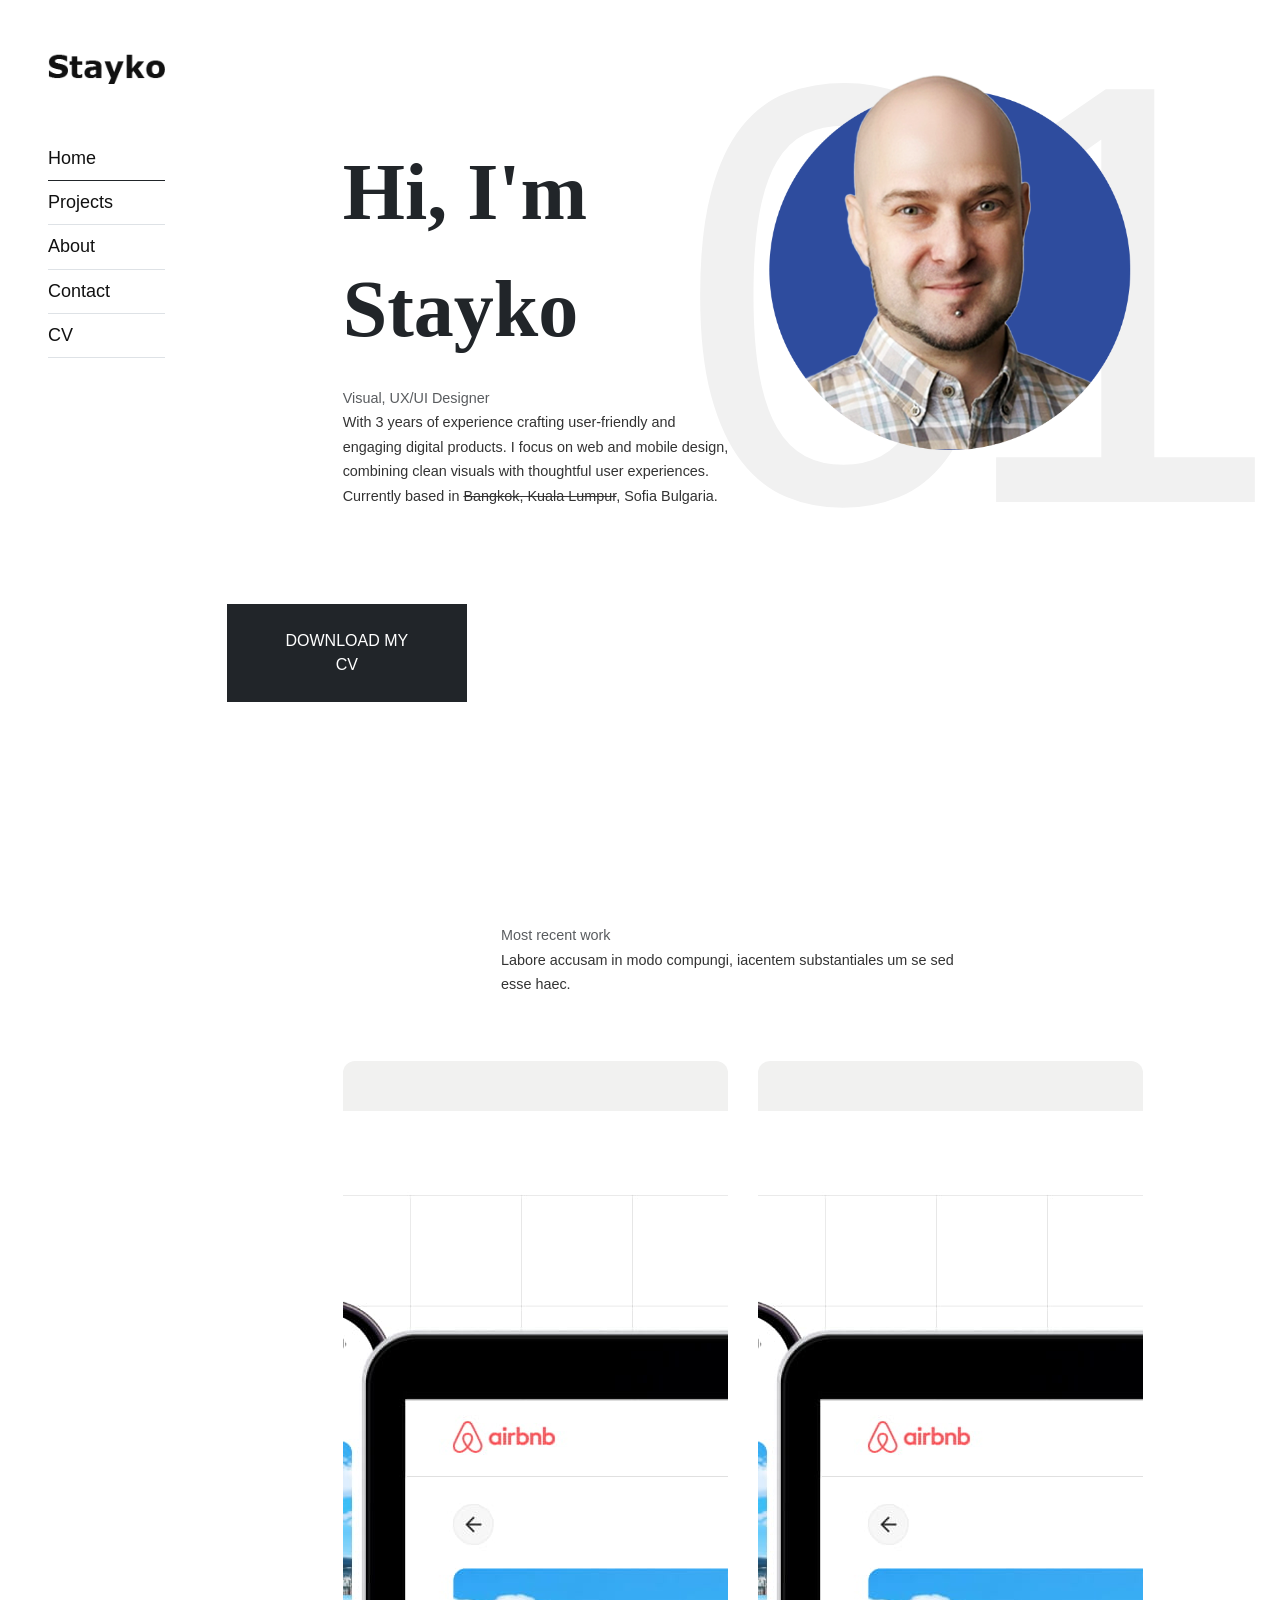
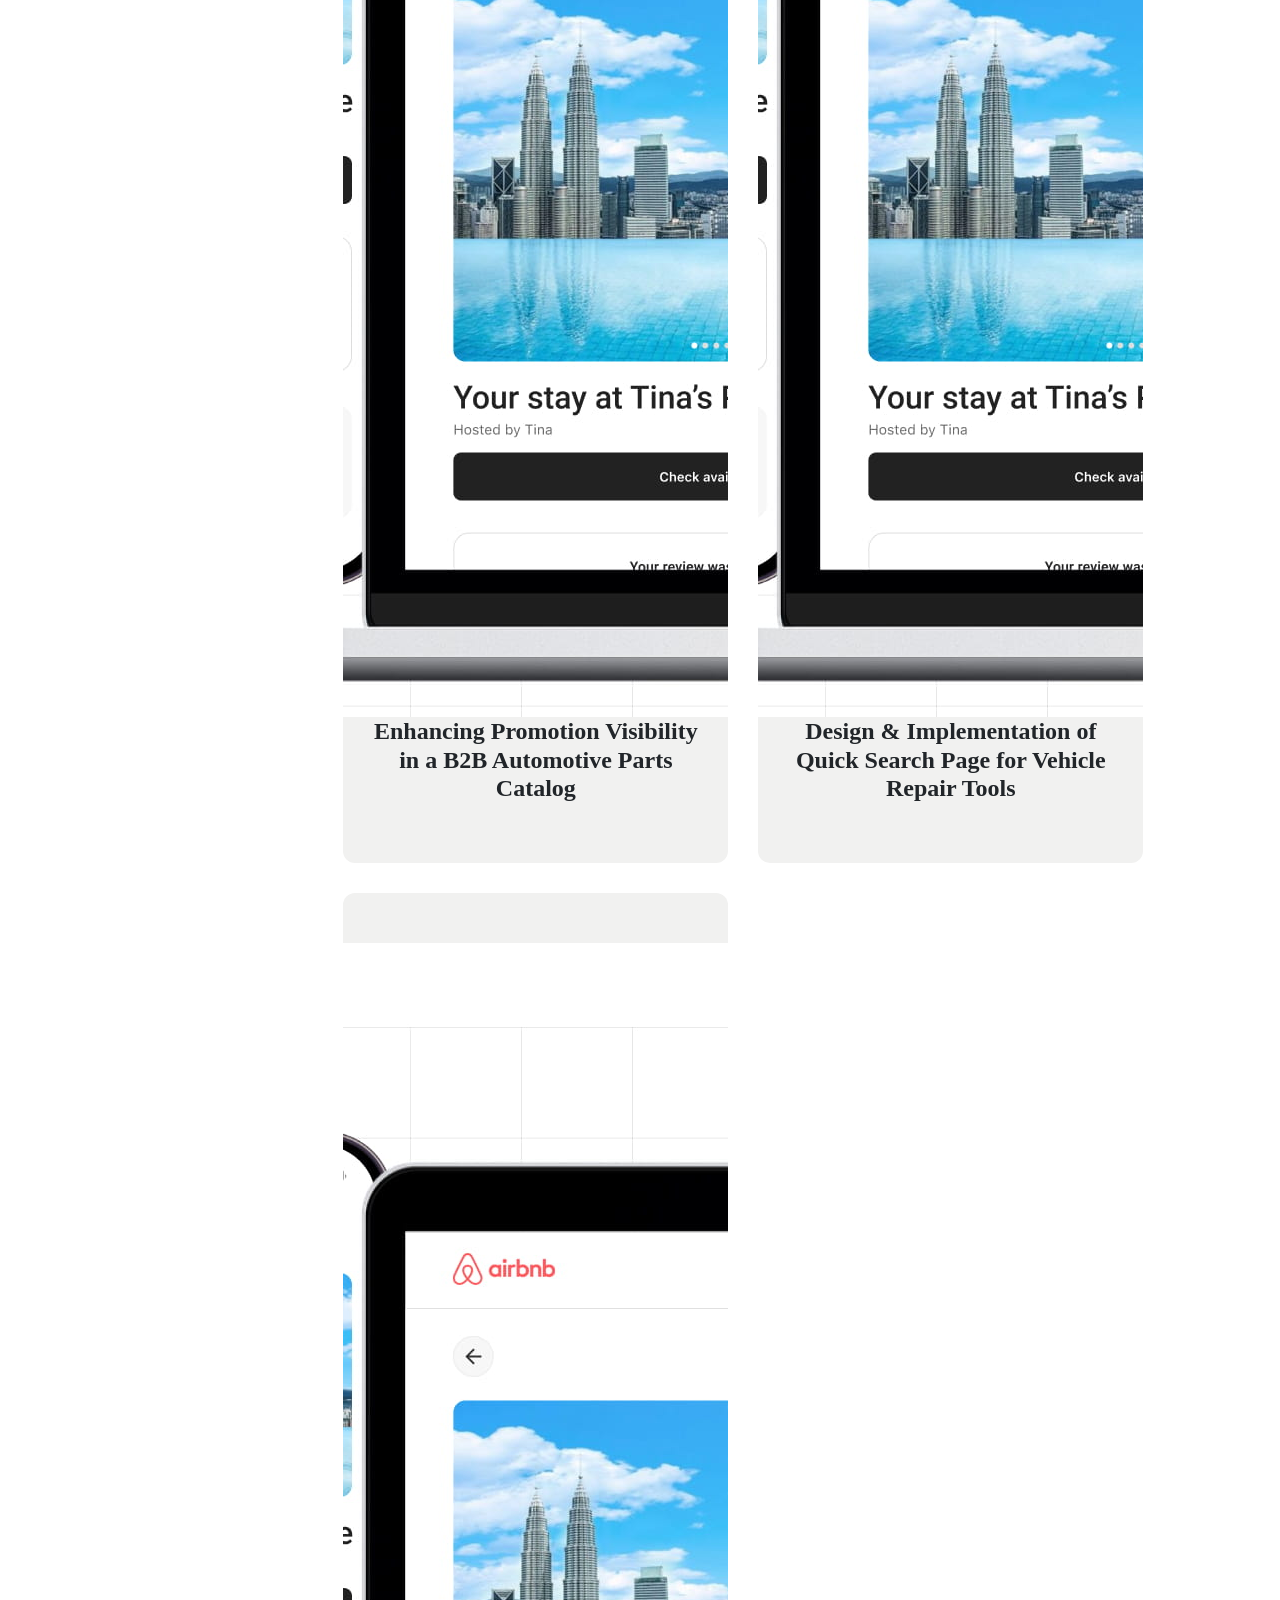
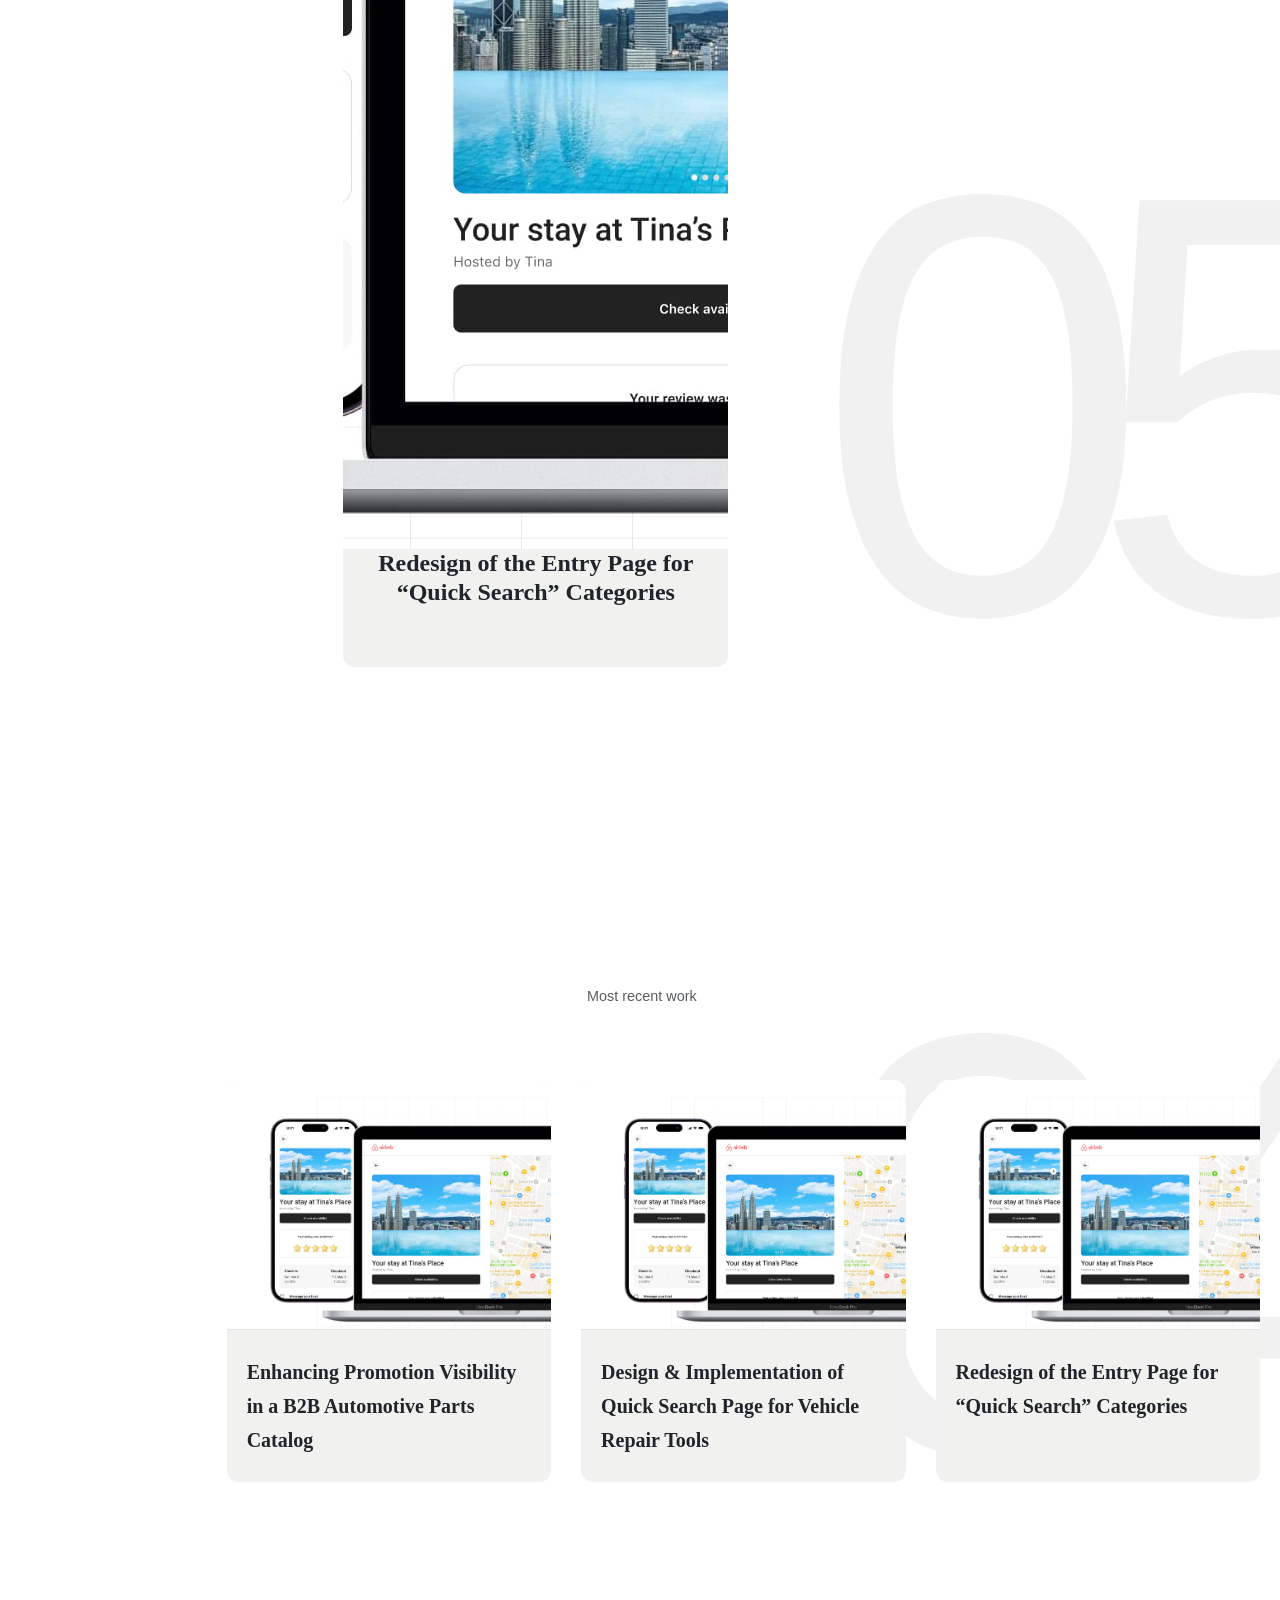
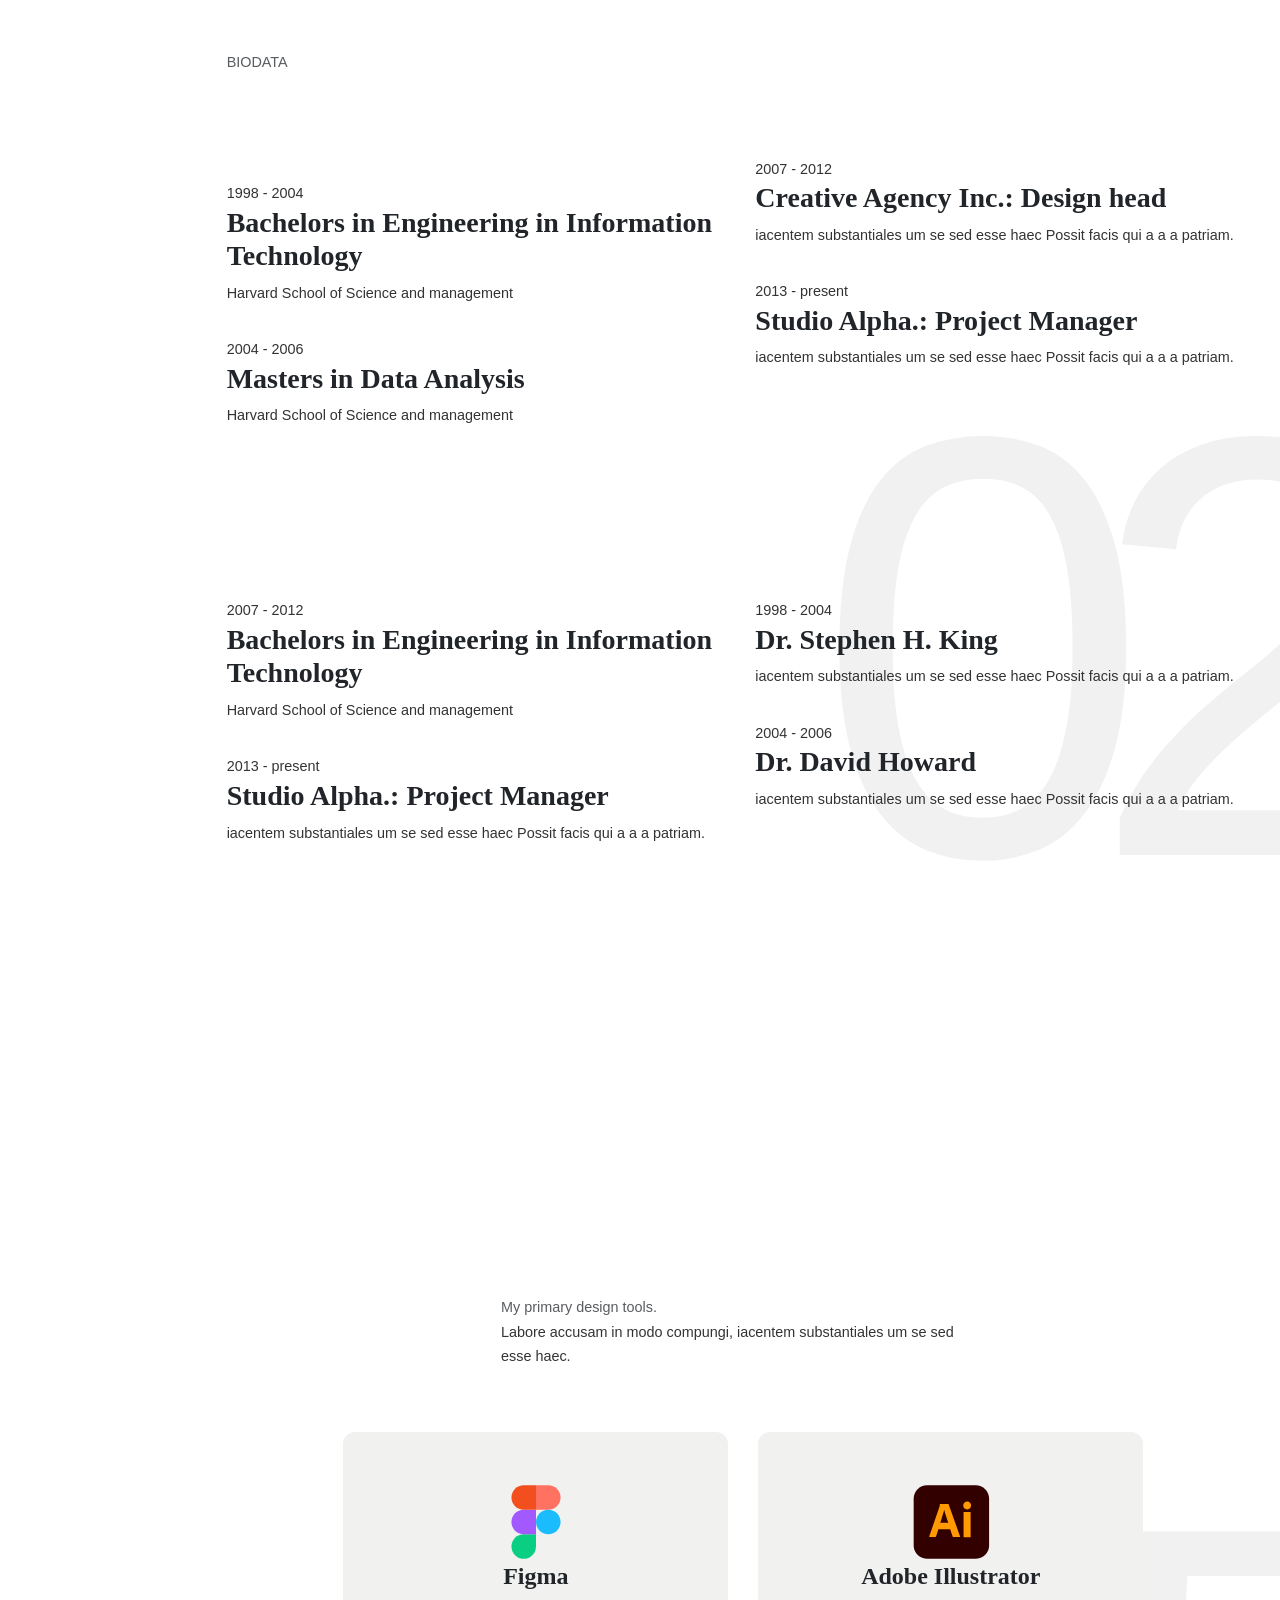
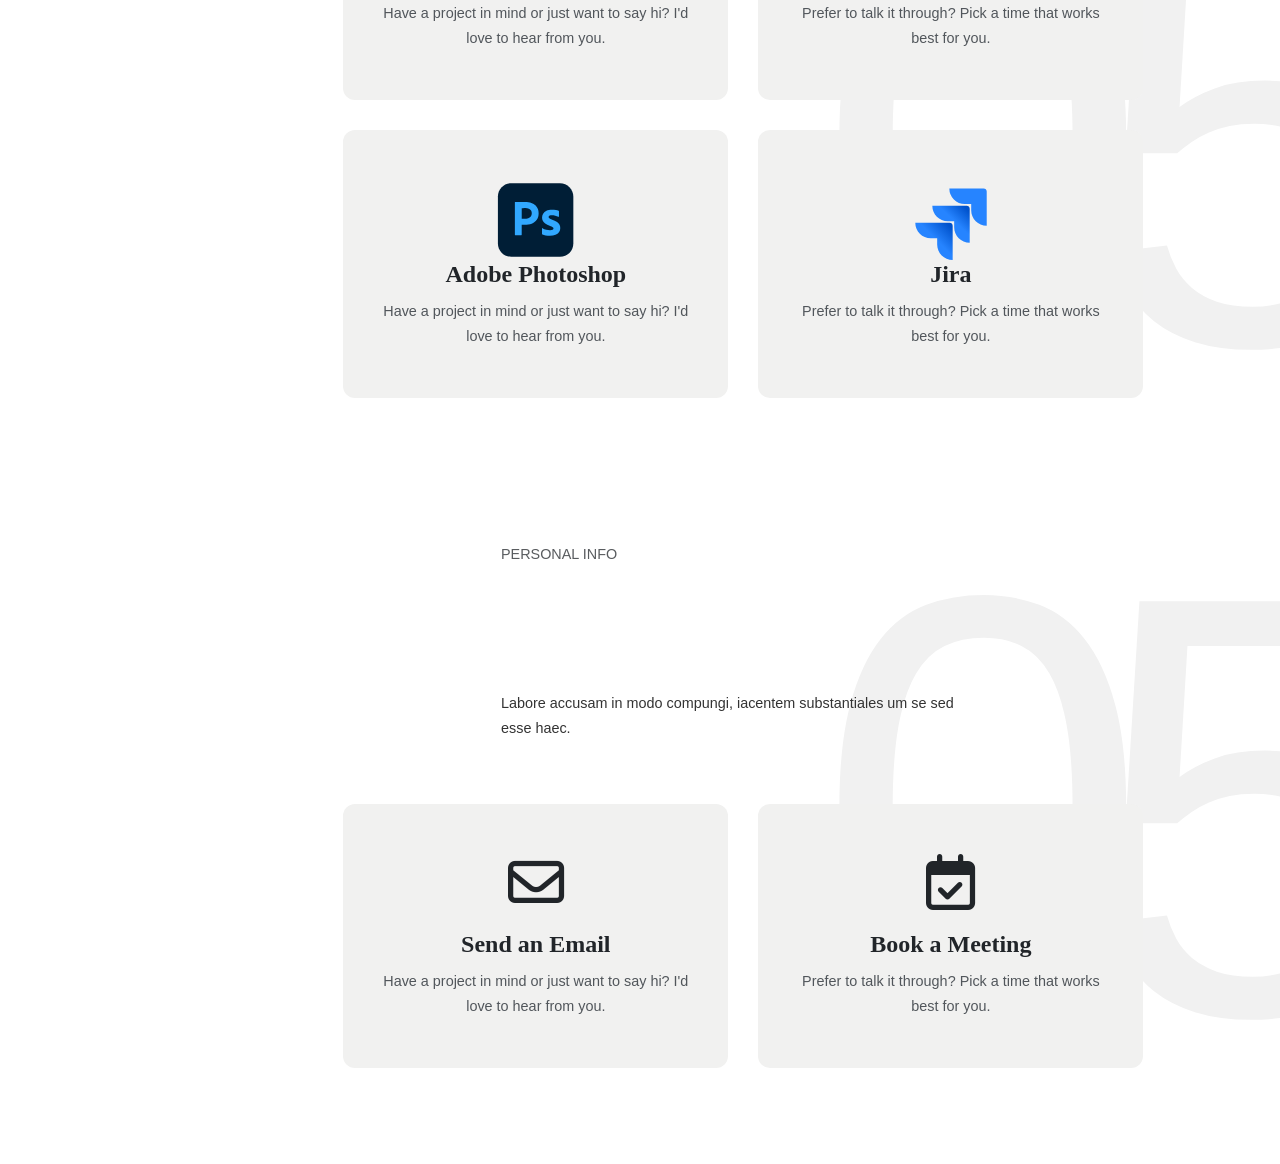
==== commit db4864f3: "Update index.html" ====
--- a/index.html
+++ b/index.html
@@ -214,6 +214,48 @@
               </div>
             </div>
           </section>
+
+       <section id="Tools" class="my-5 py-5 bg-text" data-text="05">
+            <div class="container">
+              <div class="row justify-content-center mb-5">
+                <div class="col-lg-6 aos-init" data-aos="fade-up">
+                  
+                  <h2 class="display-1 txt-fx slide-up"><span class="letter" style="transition-delay:180ms;">P</span><span class="letter" style="transition-delay:190ms;">r</span><span class="letter" style="transition-delay:200ms;">o</span><span class="letter" style="transition-delay:210ms;">j</span><span class="letter" style="transition-delay:220ms;">e</span><span class="letter" style="transition-delay:230ms;">c</span><span class="word"><span class="letter" style="transition-delay:250ms;">t</span><span class="letter" style="transition-delay:260ms;">s</span></span></h2><span class="text-muted">Most recent work</span>
+                  <p>Labore accusam in modo compungi, iacentem substantiales um se sed esse haec.</p>
+                </div>
+              </div>
+              <div class="row">
+                <div class="col-12 aos-init" data-aos="fade-up">
+                  <div class="contact-btn-grid">
+                    <!--==================== Project 1 ====================-->
+                    <a href="https://figma.com/" class="custom-card contact-card" target="_blank">
+                      <img src="assets/Macbook Pro and iphone OPT.jpg" alt="Enhancing Promotion Visibility in a B2B Automotive Parts Catalog visual">
+                      <h3>Enhancing Promotion Visibility in a B2B Automotive Parts Catalog</h3>                      
+                    </a>
+
+                    <!--==================== Project 2 ====================-->
+                    <a href="https://www.adobe.com/" target="_blank" rel="noopener" class="custom-card contact-card">
+                      <img src="assets/Macbook Pro and iphone OPT.jpg" alt="Design &amp; Implementation of Quick Search Page for Vehicle Repair Tools visual">
+                      <h3>Design &amp; Implementation of Quick Search Page for Vehicle Repair Tools</h3>                      
+                    </a>
+                    <!--==================== Project 3 ====================-->
+                    <a href="https://www.adobe.com/" class="custom-card contact-card" target="_blank">
+                      <img src="assets/Macbook Pro and iphone OPT.jpg" alt="Redesign of the Entry Page for “Quick Search” Categories visual">
+                      <h3>Redesign of the Entry Page for “Quick Search” Categories</h3>                      
+                    </a>
+
+                    
+                    
+                  </div>
+                </div>
+              </div>
+            </div>
+          </section>
+
+
+
+
+      
           <section id="portfolio" class="my-5 py-5 bg-text" data-text="04">
             <div class="section-header my-5 aos-init" data-aos="fade-up">
               <div class="row justify-content-center g-5">
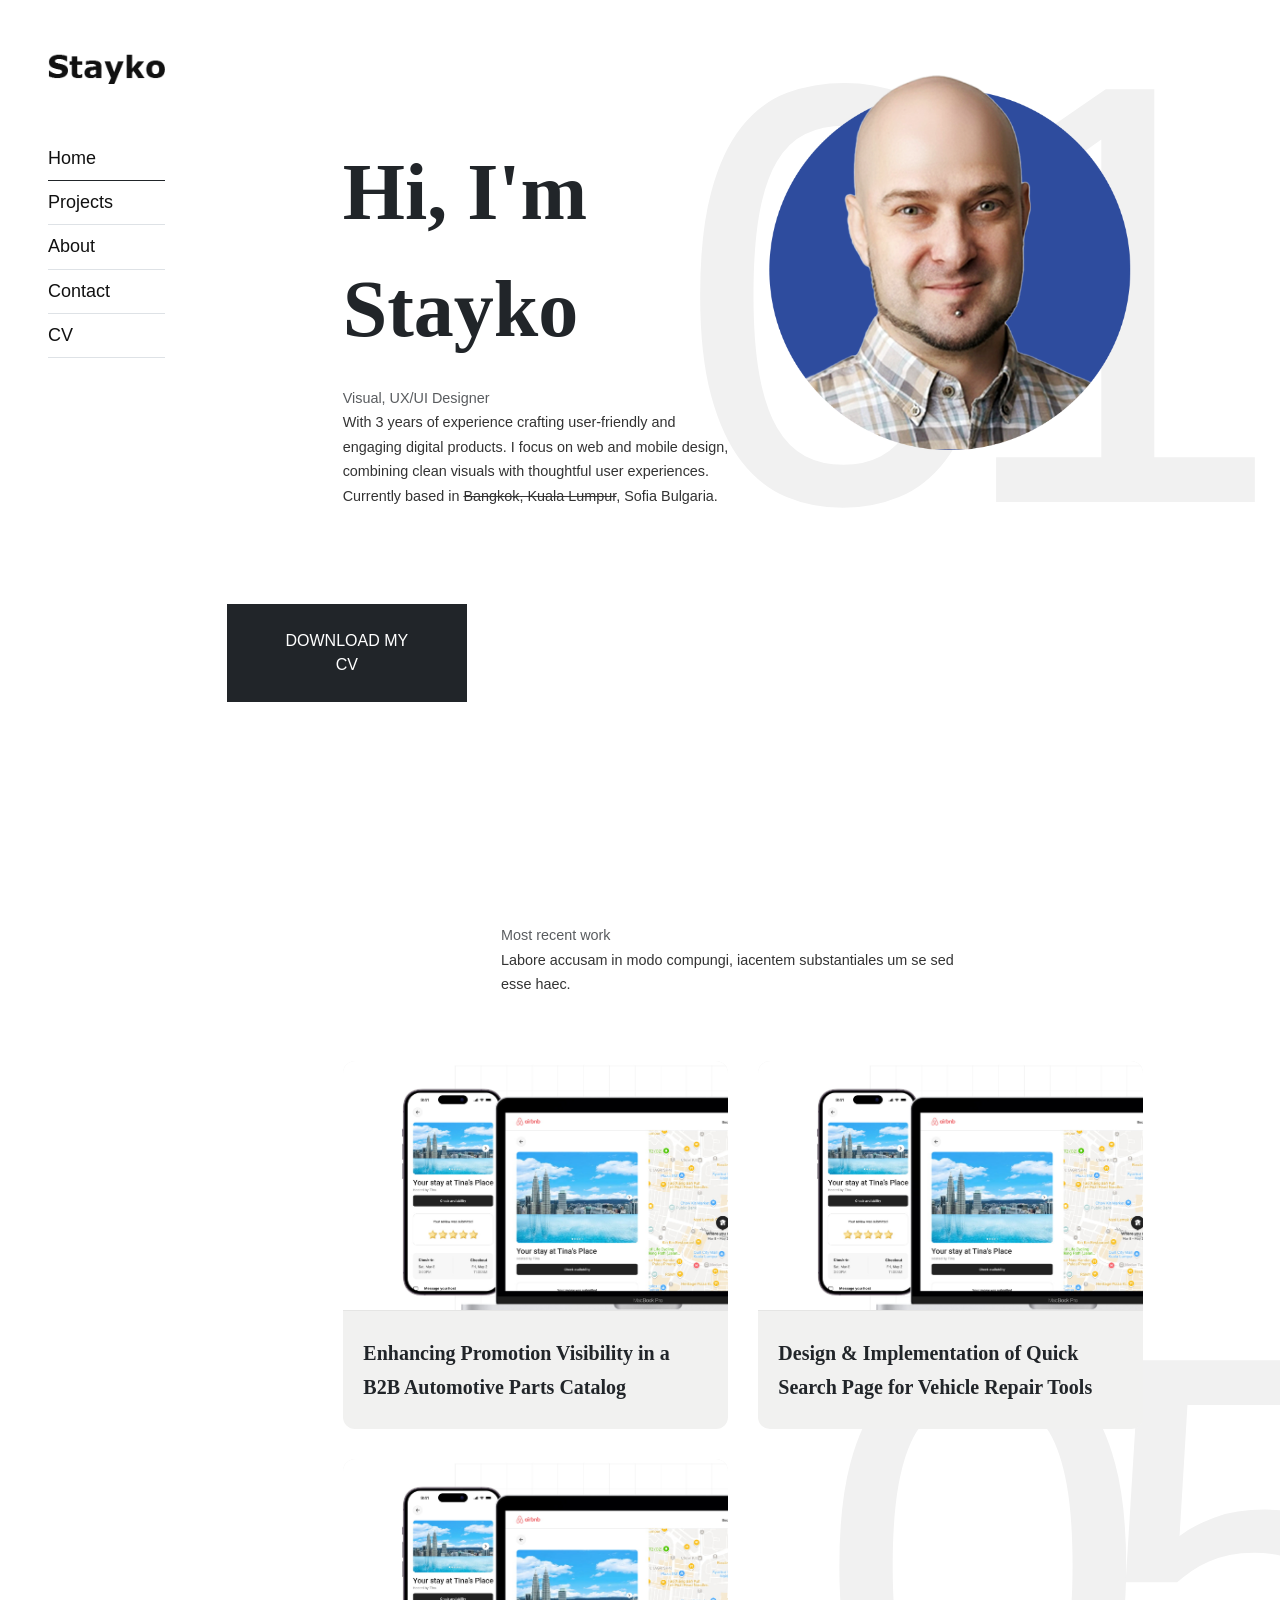
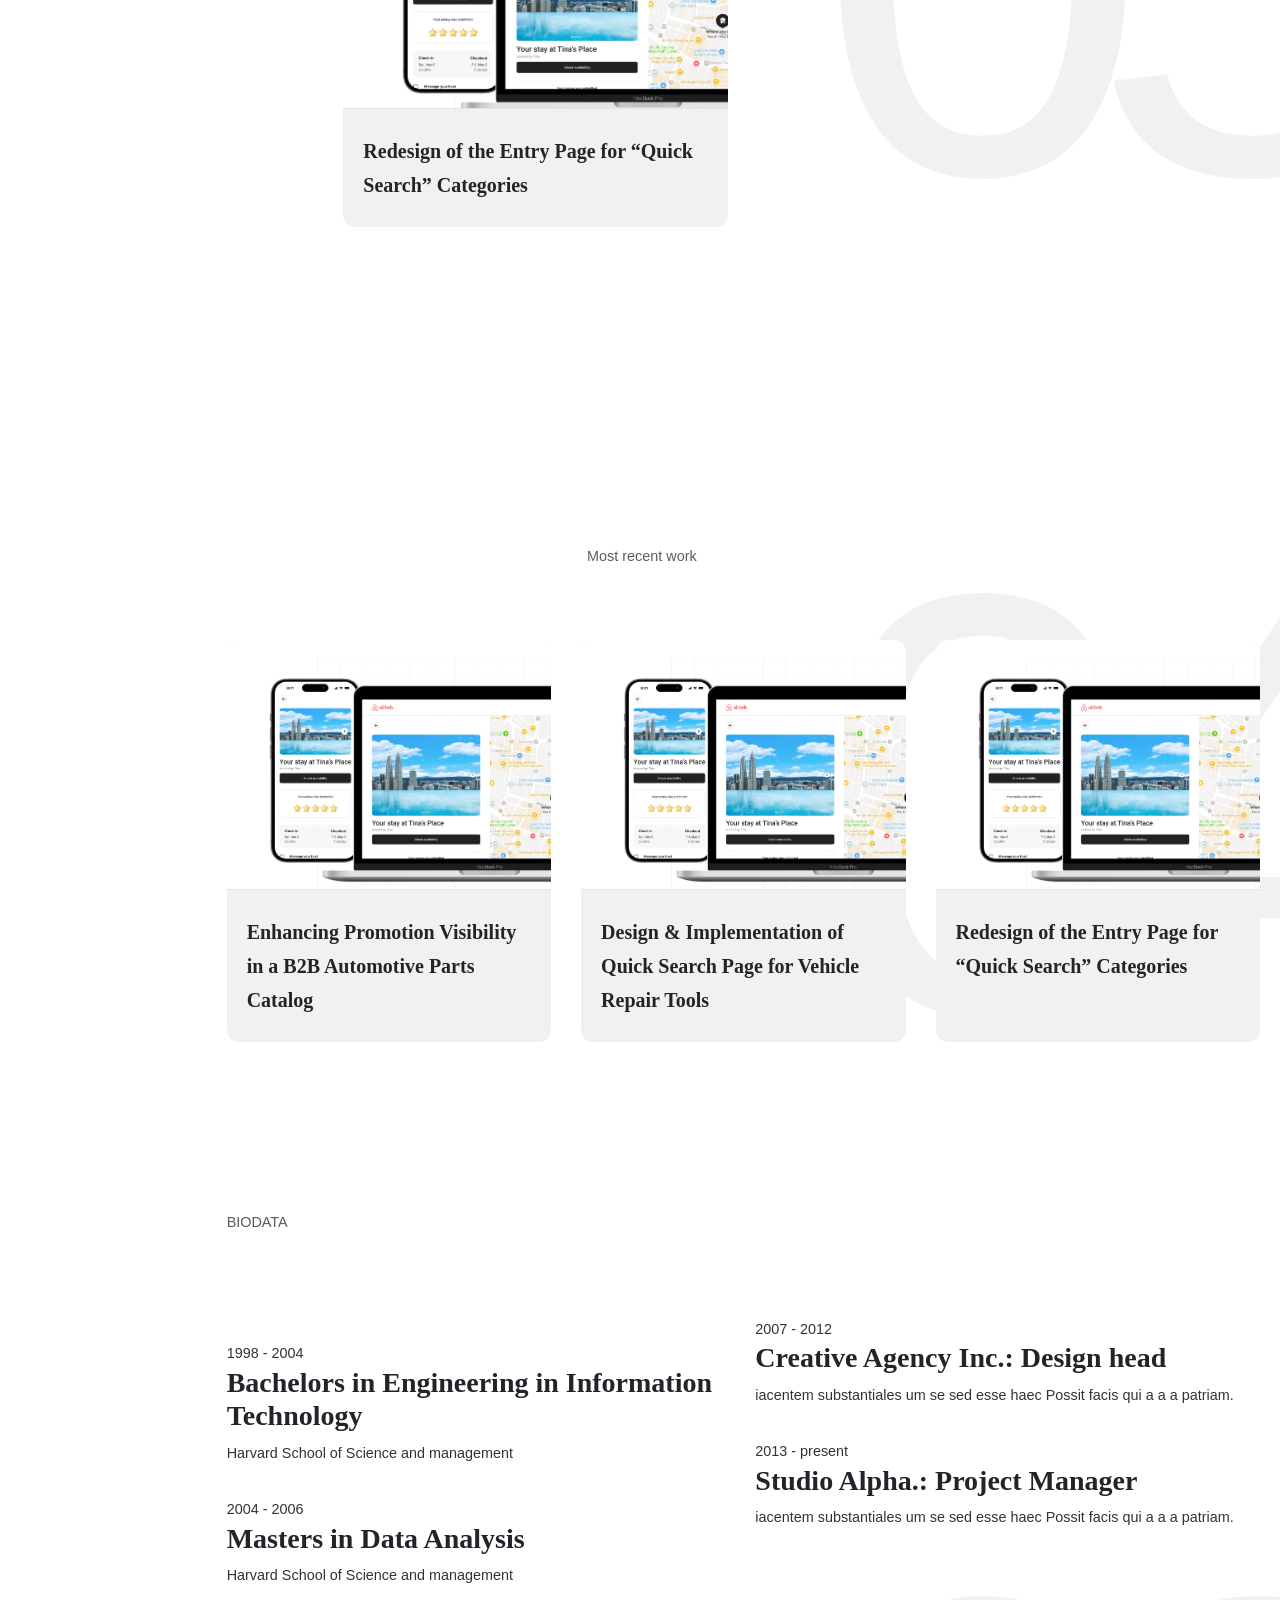
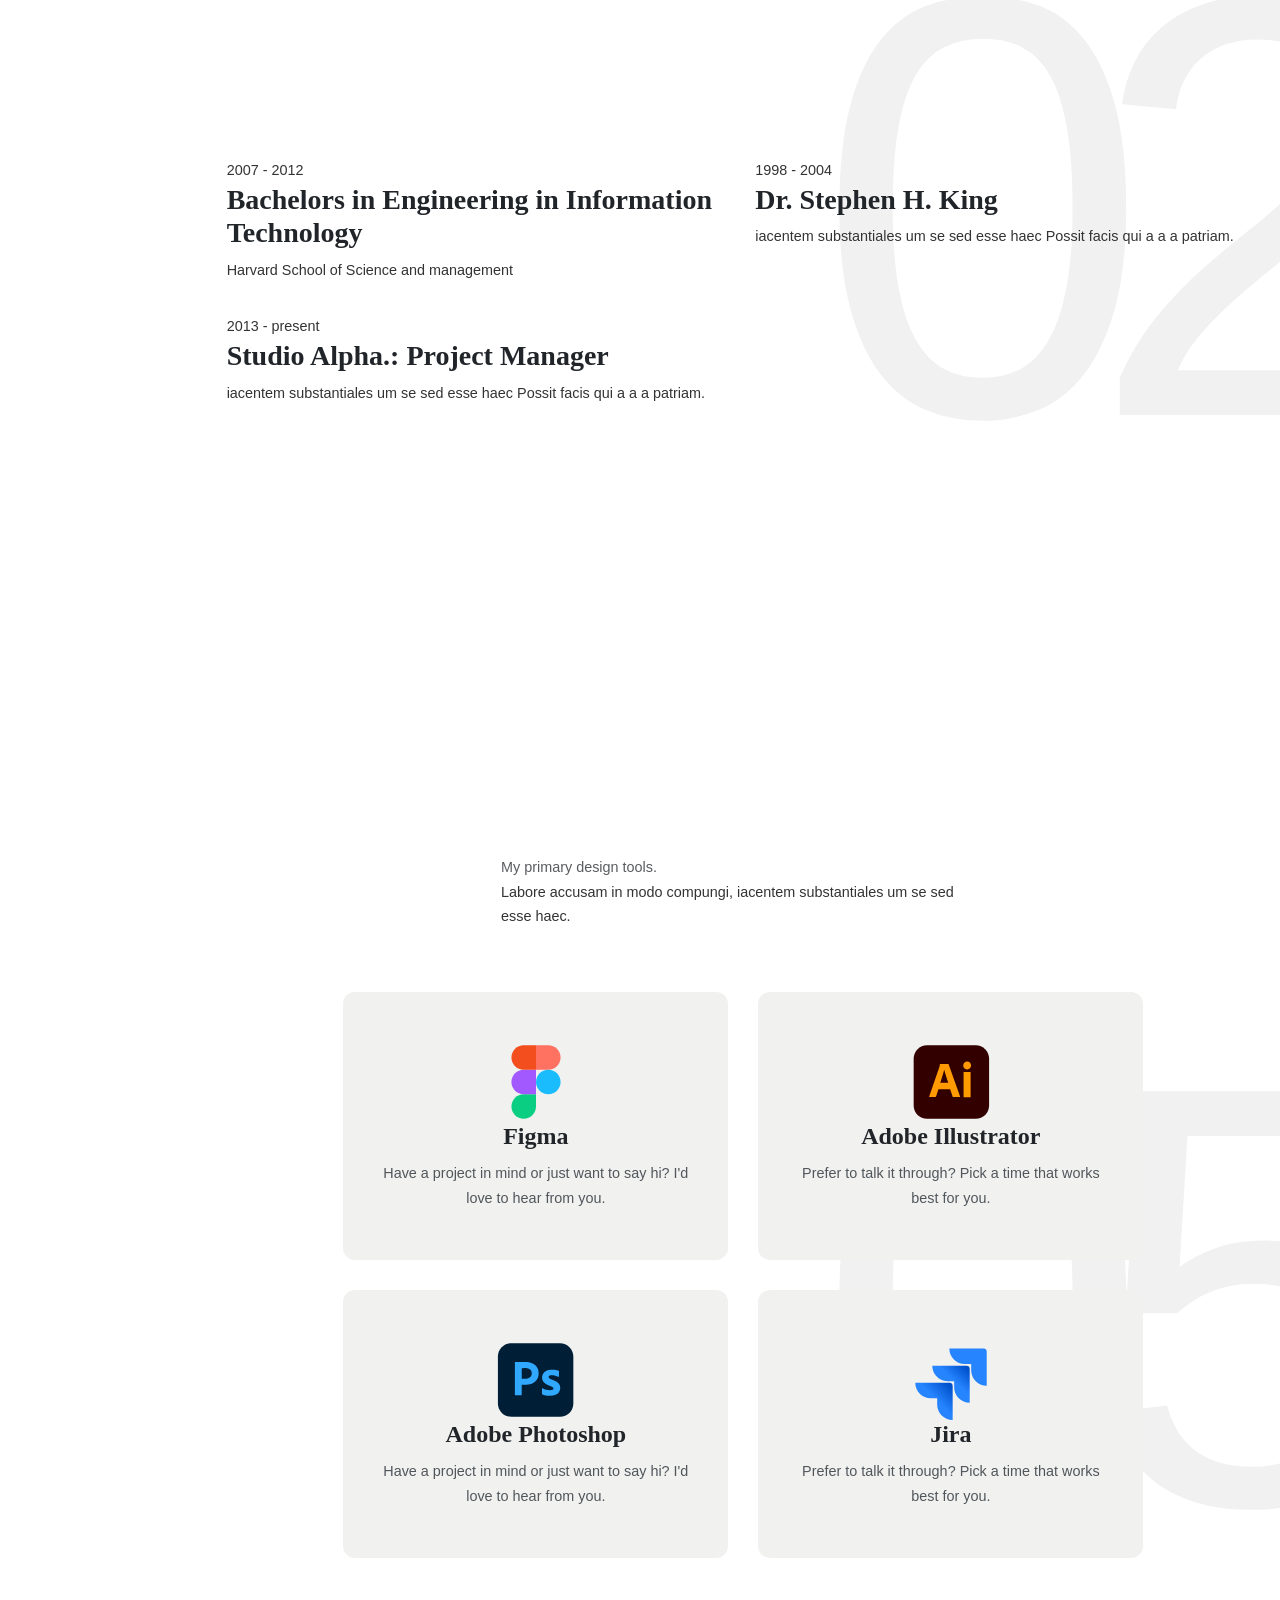
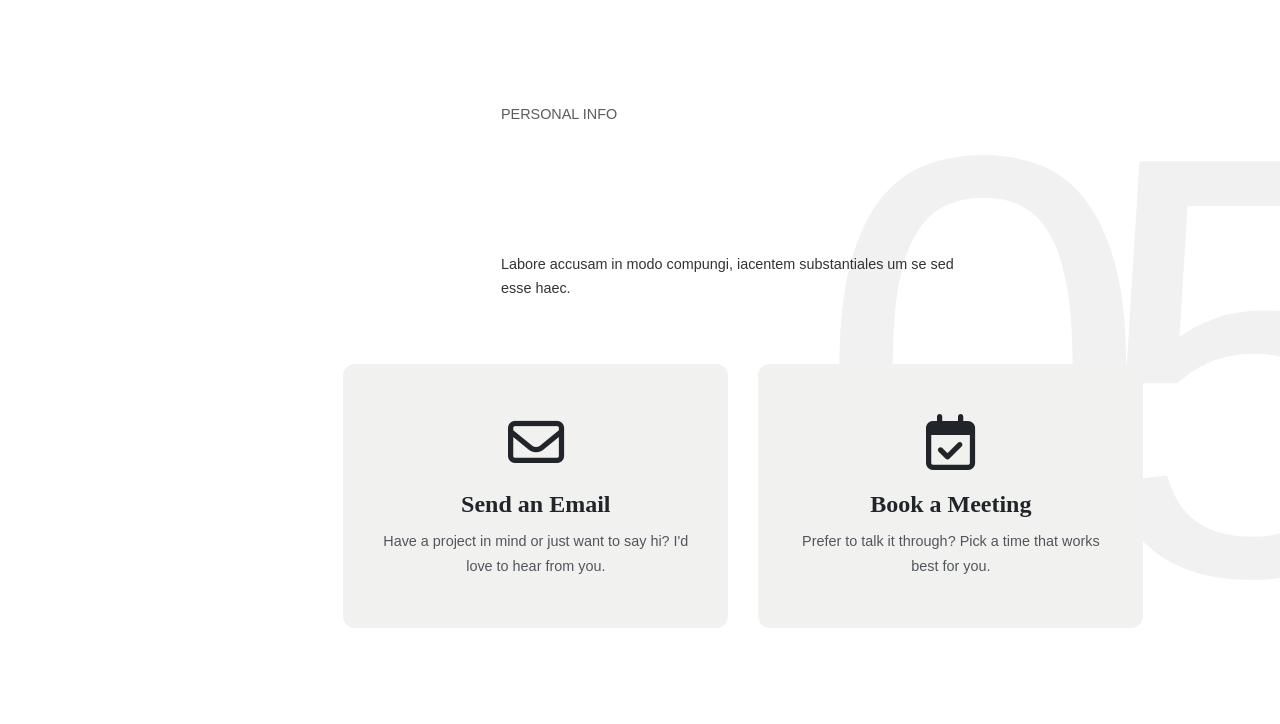
==== commit 2511d861: "Update index.html" ====
--- a/index.html
+++ b/index.html
@@ -227,22 +227,32 @@
               <div class="row">
                 <div class="col-12 aos-init" data-aos="fade-up">
                   <div class="contact-btn-grid">
-                    <!--==================== Project 1 ====================-->
-                    <a href="https://figma.com/" class="custom-card contact-card" target="_blank">
-                      <img src="assets/Macbook Pro and iphone OPT.jpg" alt="Enhancing Promotion Visibility in a B2B Automotive Parts Catalog visual">
-                      <h3>Enhancing Promotion Visibility in a B2B Automotive Parts Catalog</h3>                      
-                    </a>
-
-                    <!--==================== Project 2 ====================-->
-                    <a href="https://www.adobe.com/" target="_blank" rel="noopener" class="custom-card contact-card">
-                      <img src="assets/Macbook Pro and iphone OPT.jpg" alt="Design &amp; Implementation of Quick Search Page for Vehicle Repair Tools visual">
-                      <h3>Design &amp; Implementation of Quick Search Page for Vehicle Repair Tools</h3>                      
-                    </a>
-                    <!--==================== Project 3 ====================-->
-                    <a href="https://www.adobe.com/" class="custom-card contact-card" target="_blank">
-                      <img src="assets/Macbook Pro and iphone OPT.jpg" alt="Redesign of the Entry Page for “Quick Search” Categories visual">
-                      <h3>Redesign of the Entry Page for “Quick Search” Categories</h3>                      
-                    </a>
+                    <!-- Card 1 -->
+              <a href="#" class="custom-card portfolio-card">
+                <img src="assets/Macbook Pro and iphone OPT.jpg" alt="Enhancing Promotion Visibility in a B2B Automotive Parts Catalog visual">
+                <div class="caption d-flex justify-content-between align-items-center">
+                  <div class="title">Enhancing Promotion Visibility in a B2B Automotive Parts Catalog</div>
+                  
+                </div>
+              </a>
+              <!-- Card 2 -->
+              <a href="#" class="custom-card portfolio-card">
+                <img src="assets/Macbook Pro and iphone OPT.jpg" alt="Design & Implementation of Quick Search Page for Vehicle Repair Tools visual">
+                <div class="caption d-flex justify-content-between align-items-center">
+                  <div class="title">Design & Implementation of Quick Search Page for Vehicle Repair Tools</div>
+                 
+                </div>
+              </a>            
+           
+
+            <!-- Card 3 -->
+              <a href="#" class="custom-card portfolio-card">
+                <img src="assets/Macbook Pro and iphone OPT.jpg" alt="Redesign of the Entry Page for “Quick Search” Categories visual">
+                <div class="caption d-flex justify-content-between align-items-center">
+                  <div class="title">Redesign of the Entry Page for “Quick Search” Categories</div>
+                 
+                </div>
+              </a> 
 
                     
                     
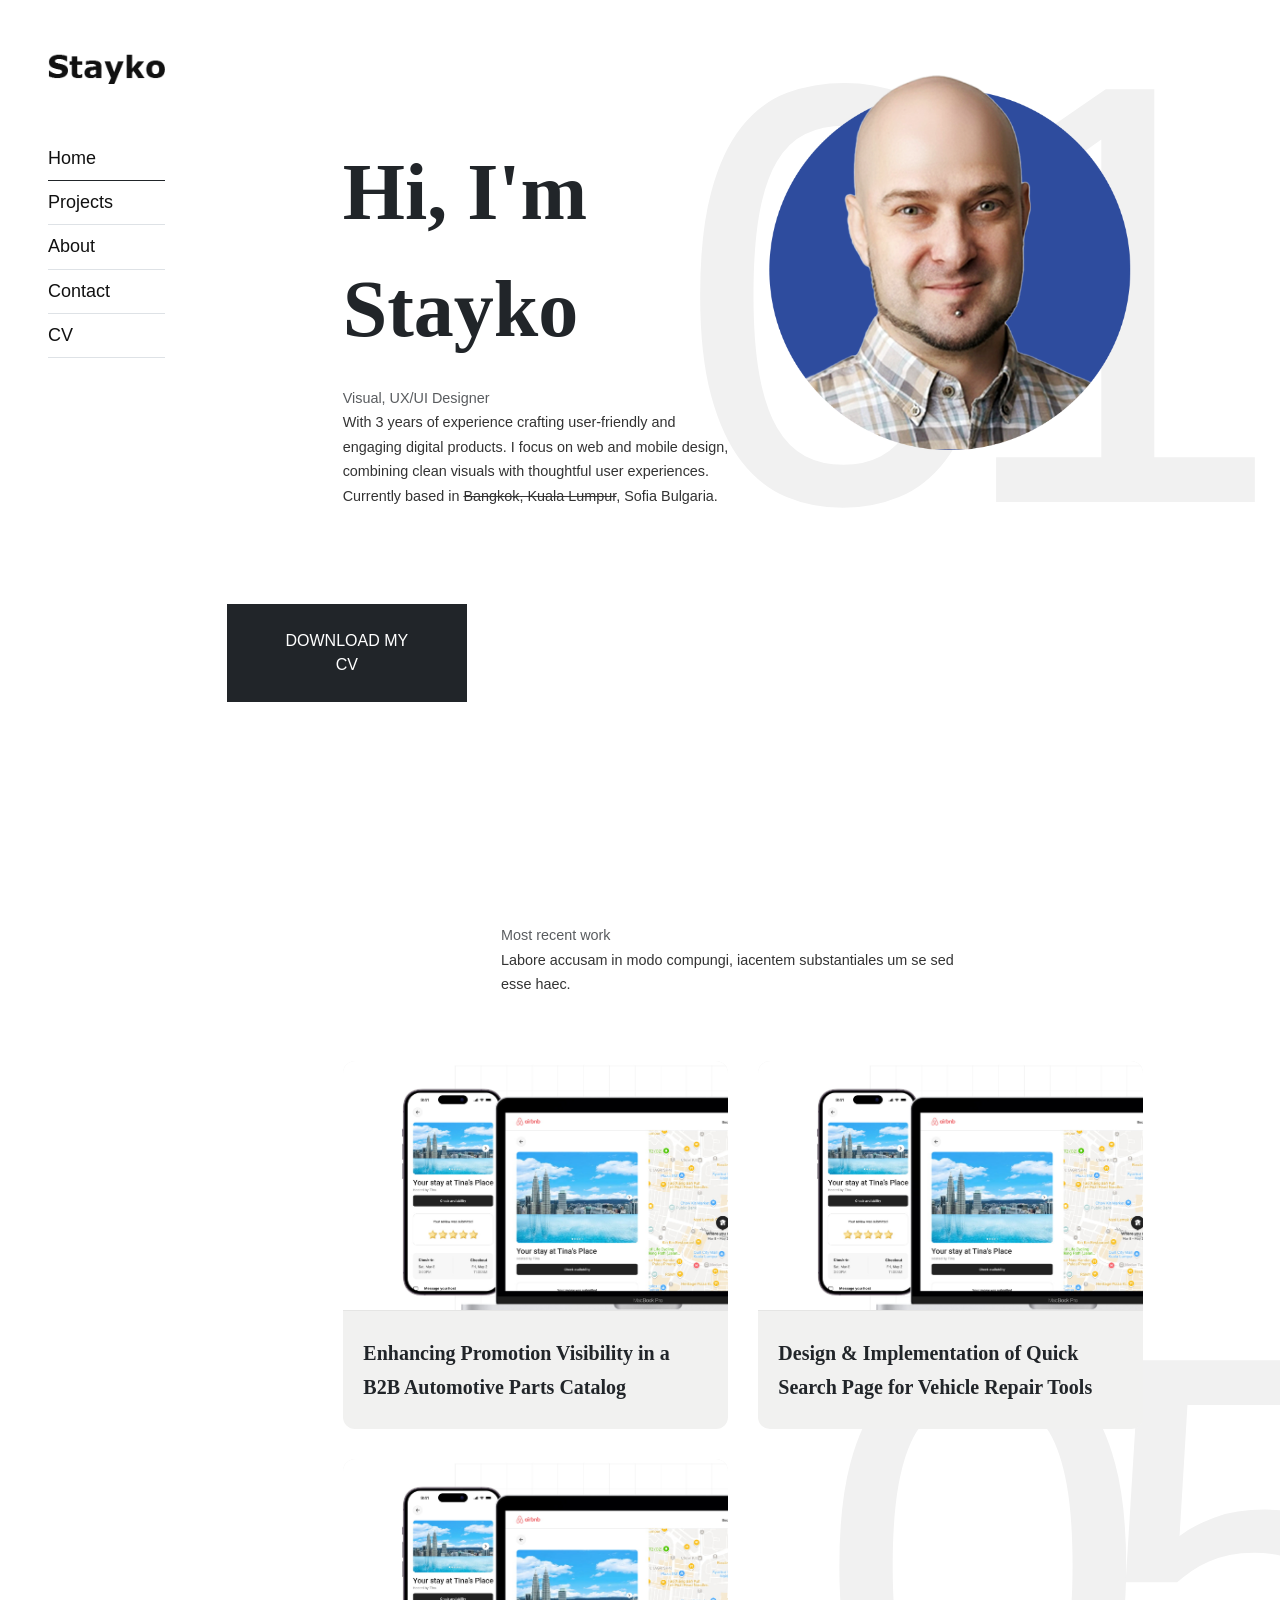
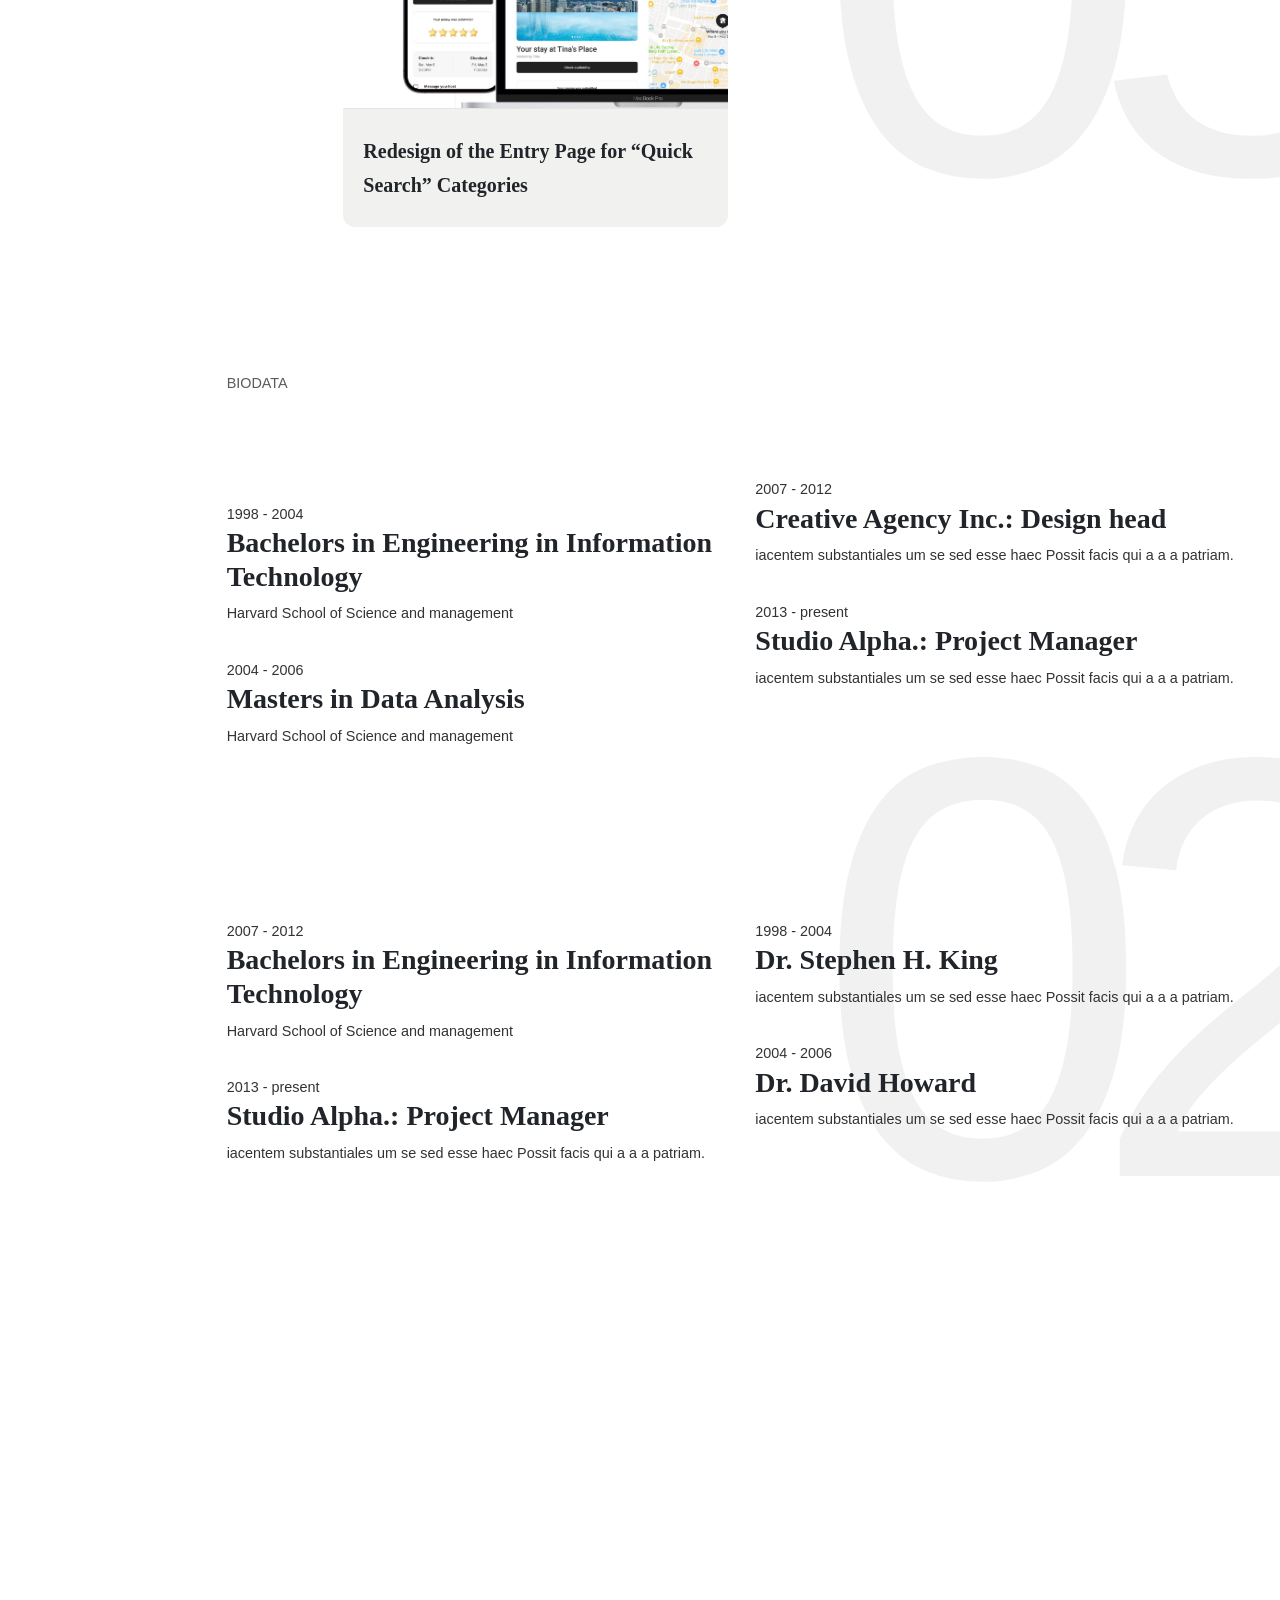
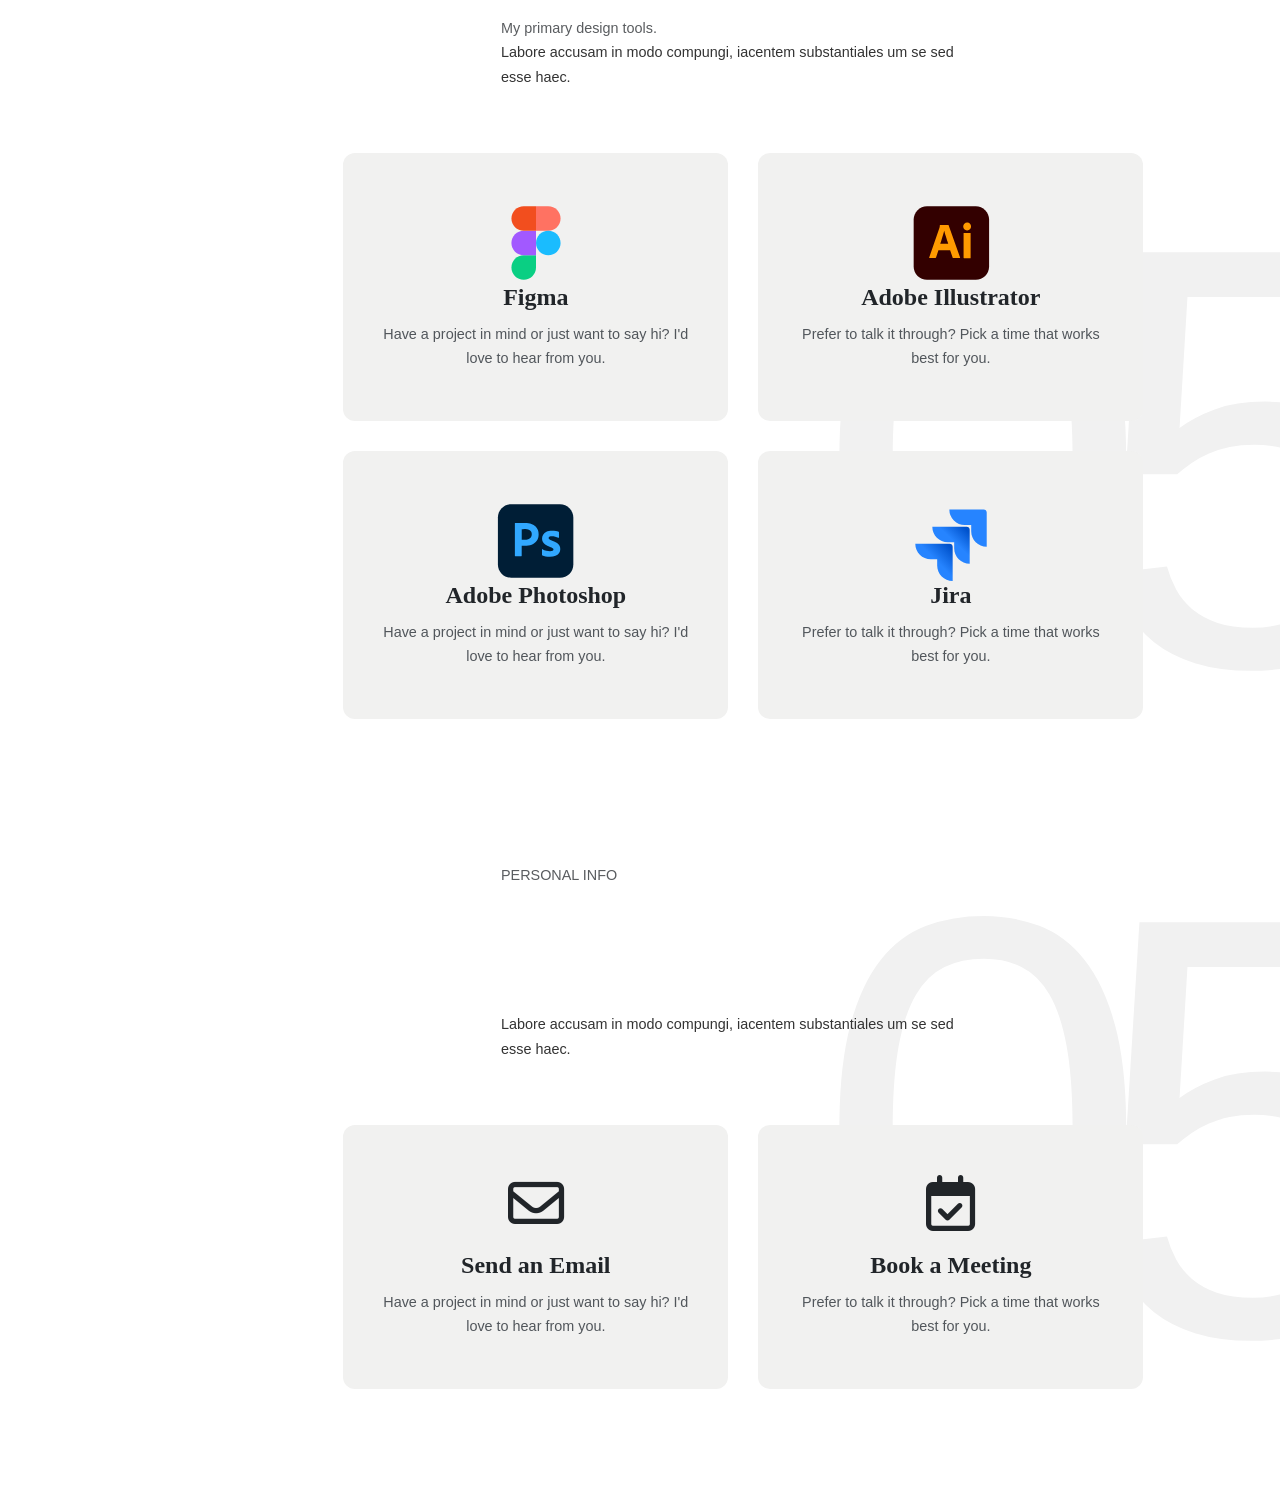
==== commit dfdefb42: "Update fmt.Println message from 'Hello' to 'Goodbye'" ====
--- a/index.html
+++ b/index.html
@@ -215,7 +215,7 @@
             </div>
           </section>
 
-       <section id="Tools" class="my-5 py-5 bg-text" data-text="05">
+       <section id="portfolio" class="my-5 py-5 bg-text" data-text="05">
             <div class="container">
               <div class="row justify-content-center mb-5">
                 <div class="col-lg-6 aos-init" data-aos="fade-up">
@@ -266,7 +266,7 @@
 
 
       
-          <section id="portfolio" class="my-5 py-5 bg-text" data-text="04">
+          <!--<section id="portfolio" class="my-5 py-5 bg-text" data-text="04">
             <div class="section-header my-5 aos-init" data-aos="fade-up">
               <div class="row justify-content-center g-5">
                 <div class="col-lg-4">
@@ -276,7 +276,7 @@
               </div>
             </div>
             <div class="portfolio-grid py-4 aos-init" data-aos="fade-up">
-              <!-- Card 1 -->
+              <!-- Card 1 
               <a href="#" class="custom-card portfolio-card">
                 <img src="assets/Macbook Pro and iphone OPT.jpg" alt="Enhancing Promotion Visibility in a B2B Automotive Parts Catalog visual">
                 <div class="caption d-flex justify-content-between align-items-center">
@@ -284,7 +284,7 @@
                   
                 </div>
               </a>
-              <!-- Card 2 -->
+              <!-- Card 2 
               <a href="#" class="custom-card portfolio-card">
                 <img src="assets/Macbook Pro and iphone OPT.jpg" alt="Design & Implementation of Quick Search Page for Vehicle Repair Tools visual">
                 <div class="caption d-flex justify-content-between align-items-center">
@@ -294,7 +294,7 @@
               </a>            
            
 
-            <!-- Card 3 -->
+            <!-- Card 3 
               <a href="#" class="custom-card portfolio-card">
                 <img src="assets/Macbook Pro and iphone OPT.jpg" alt="Redesign of the Entry Page for “Quick Search” Categories visual">
                 <div class="caption d-flex justify-content-between align-items-center">
@@ -303,7 +303,7 @@
                 </div>
               </a>            
            
-          </section>
+          </section> -->
 
           <section id="about" class="my-5 py-5 bg-text" data-text="02">
             <div class="row d-flex flex-wrap aos-init" data-aos="fade-up">
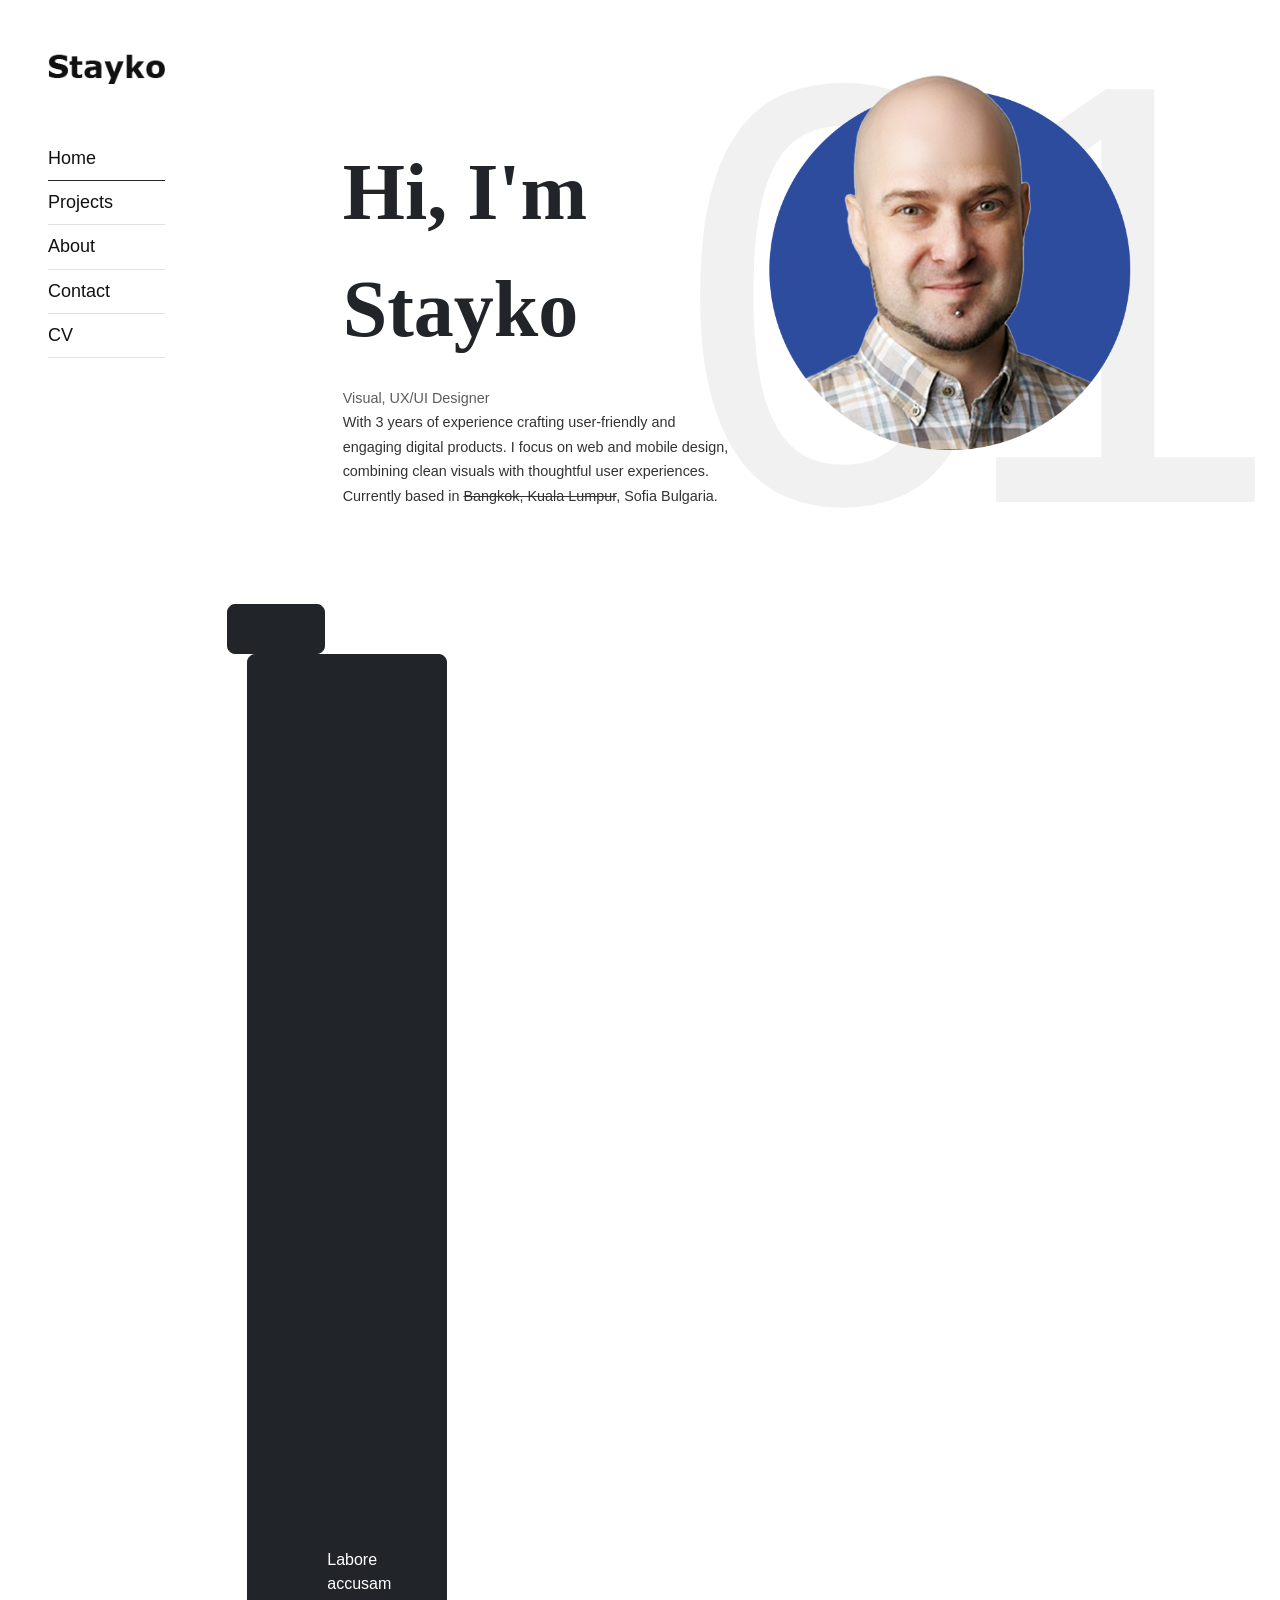
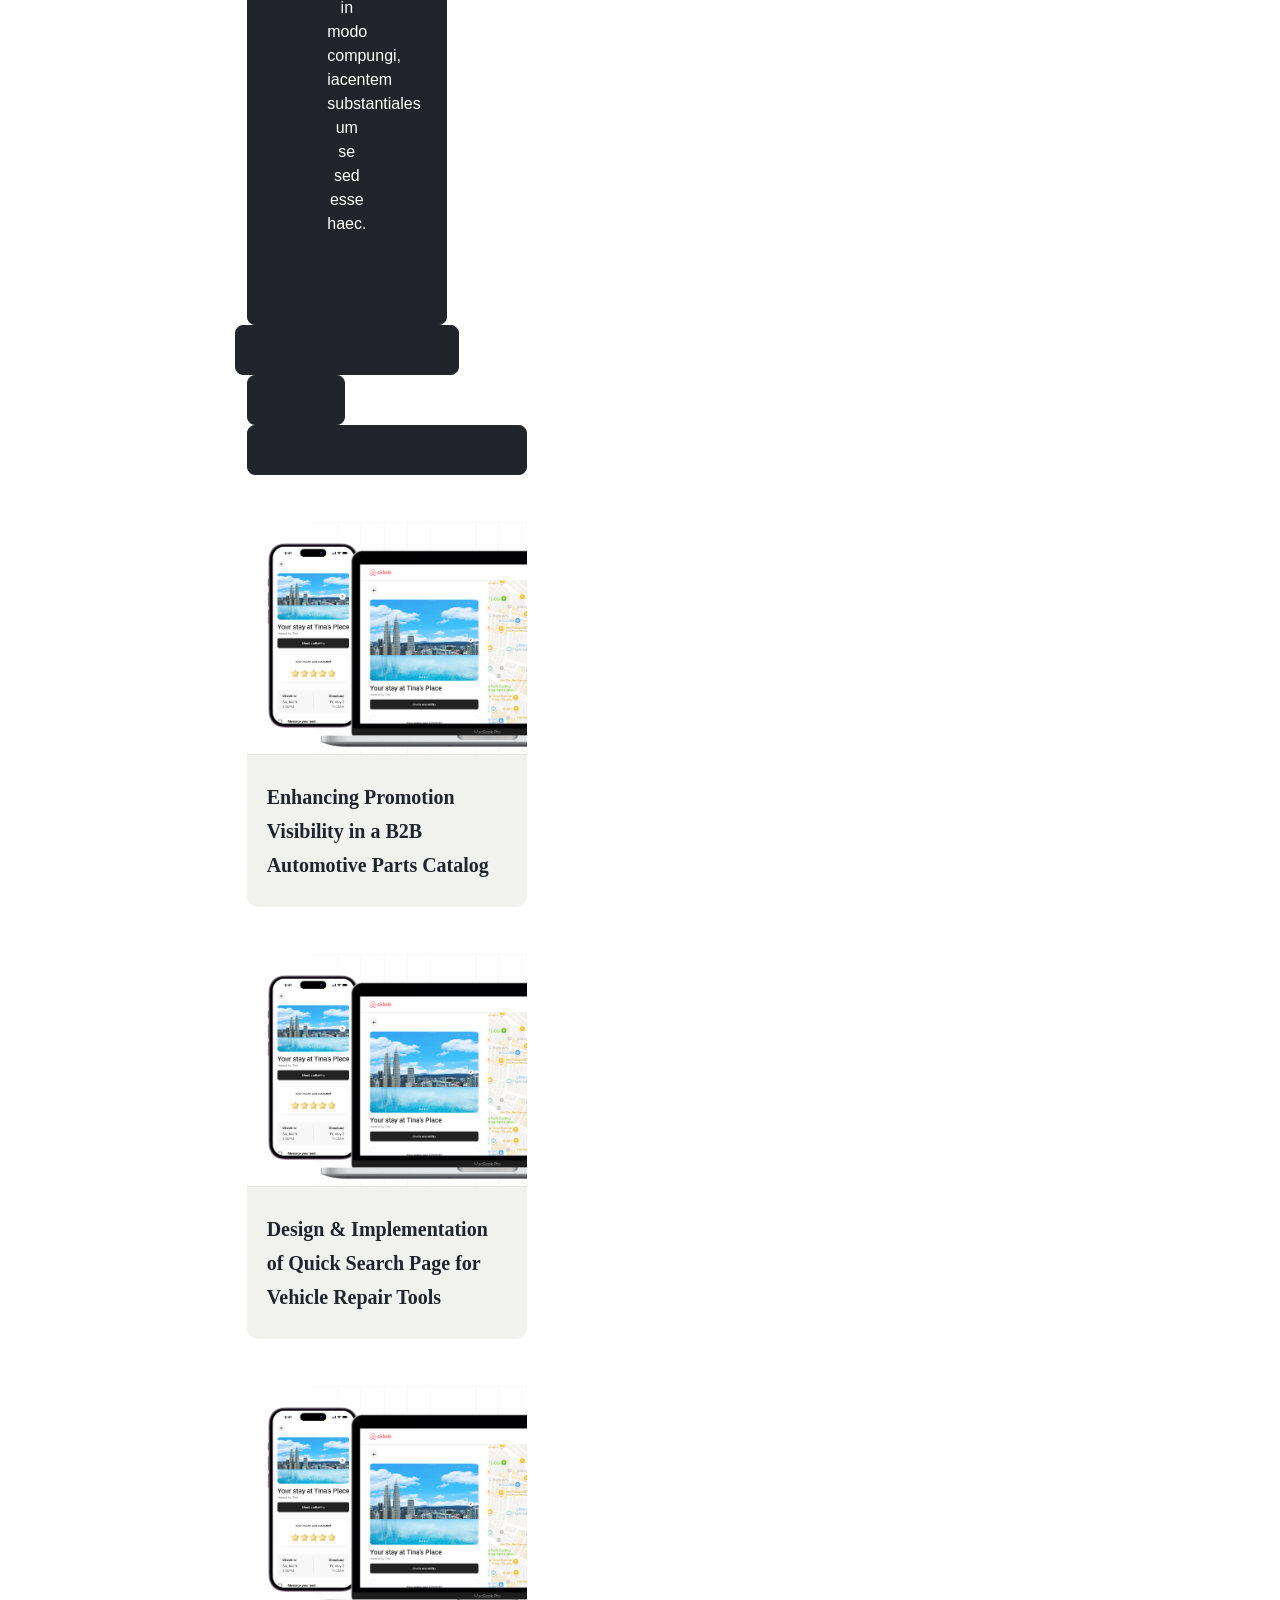
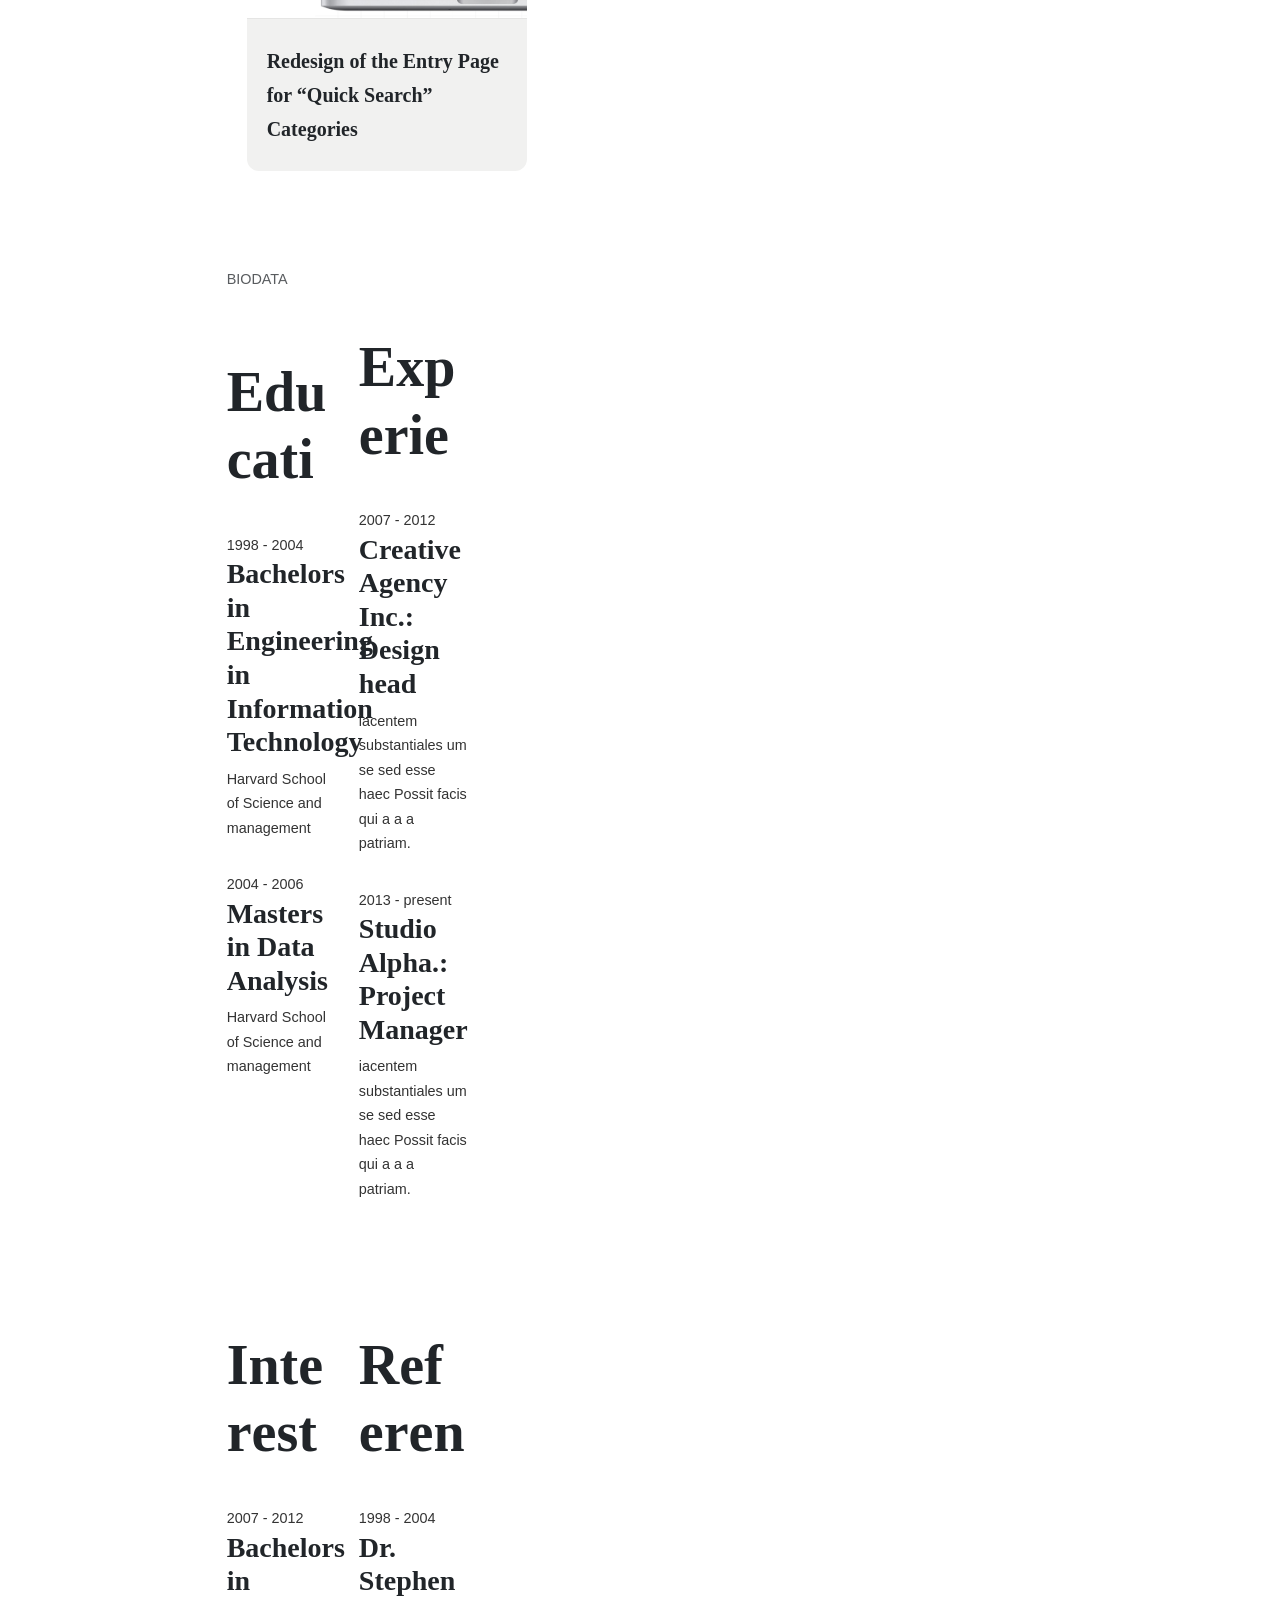
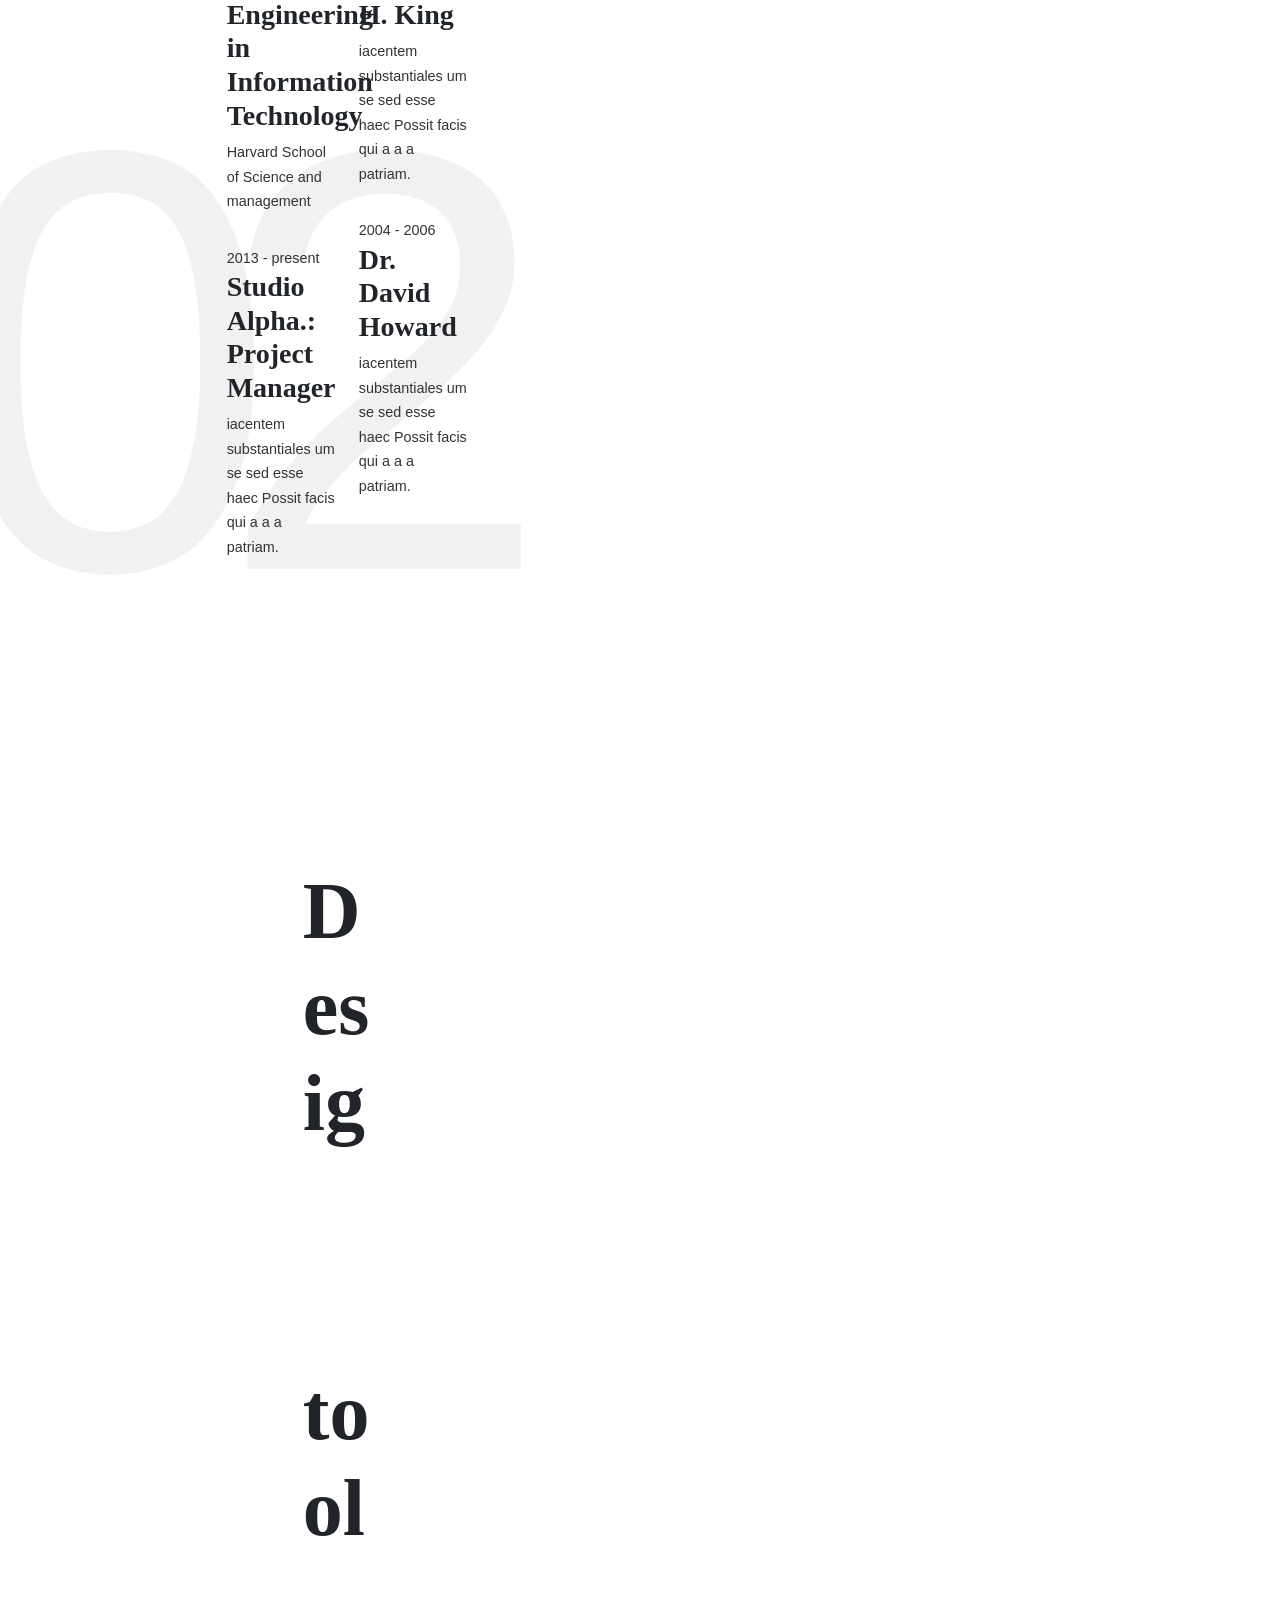
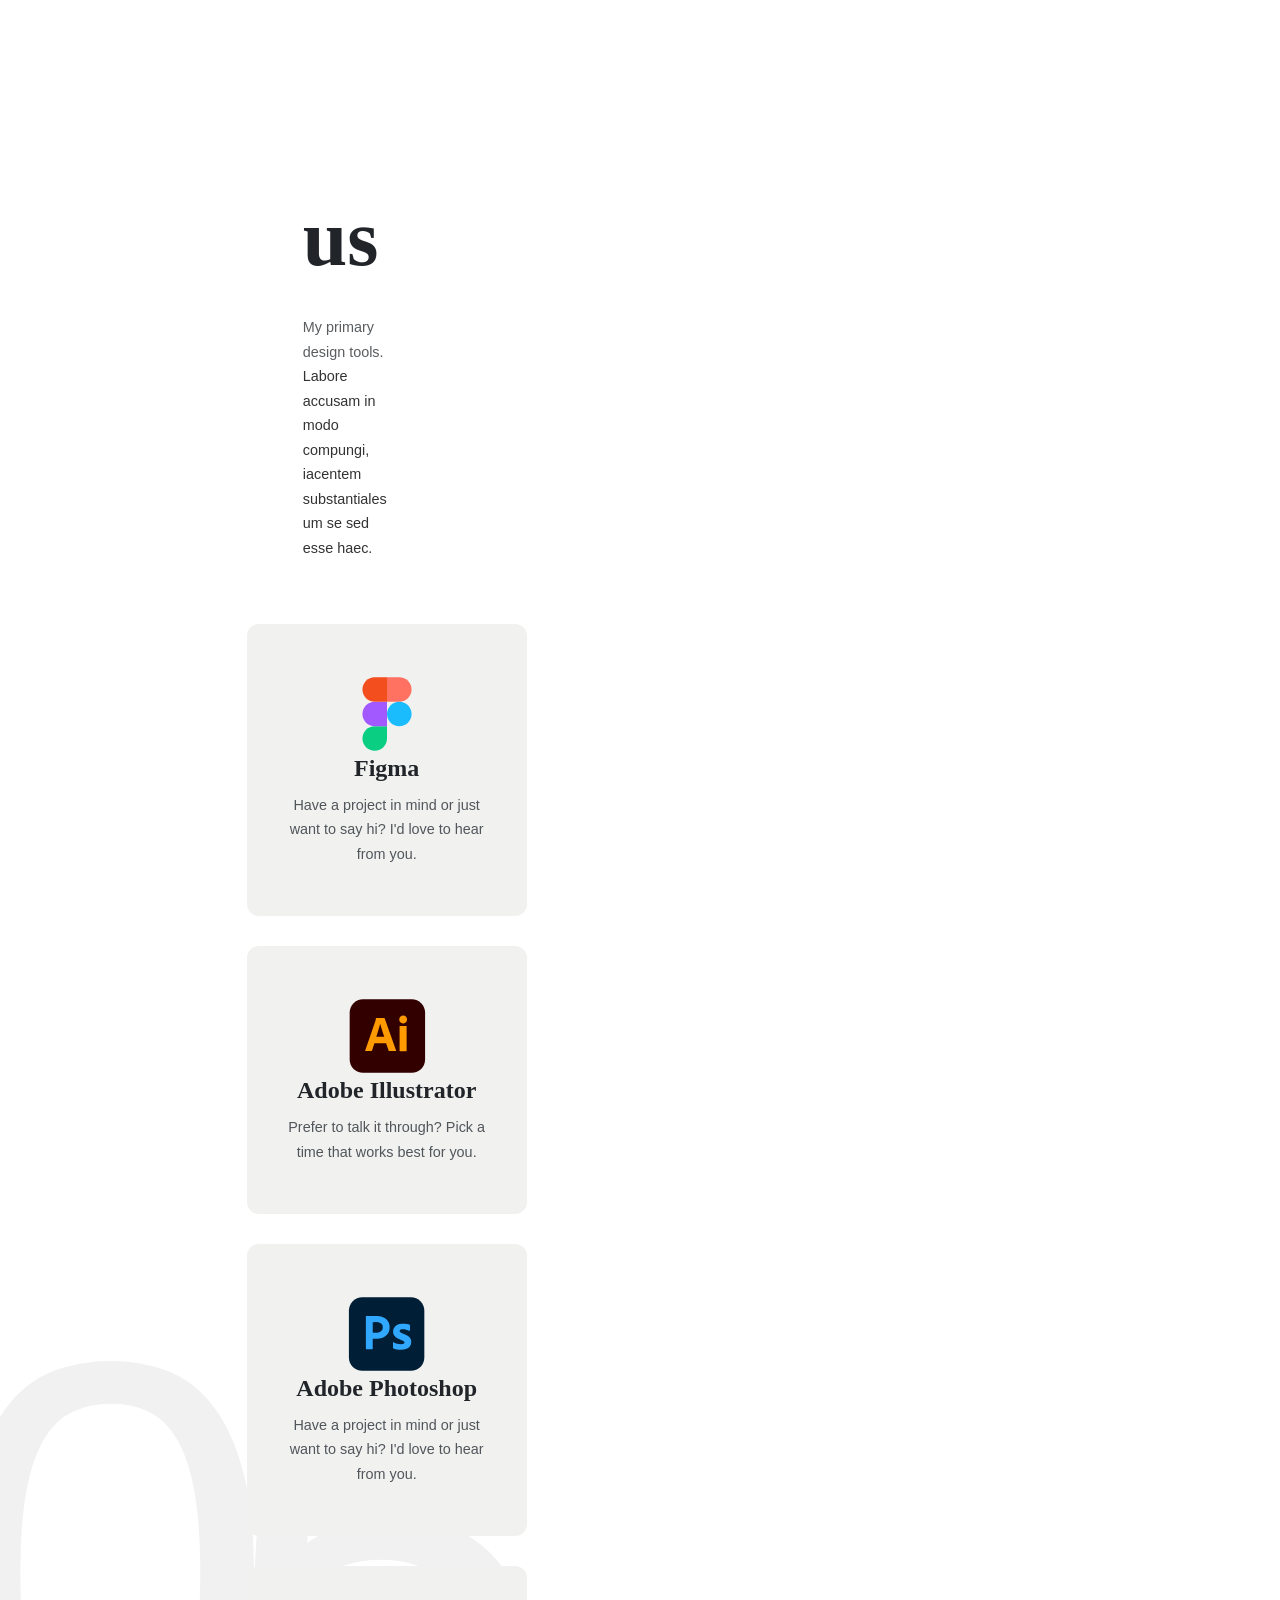
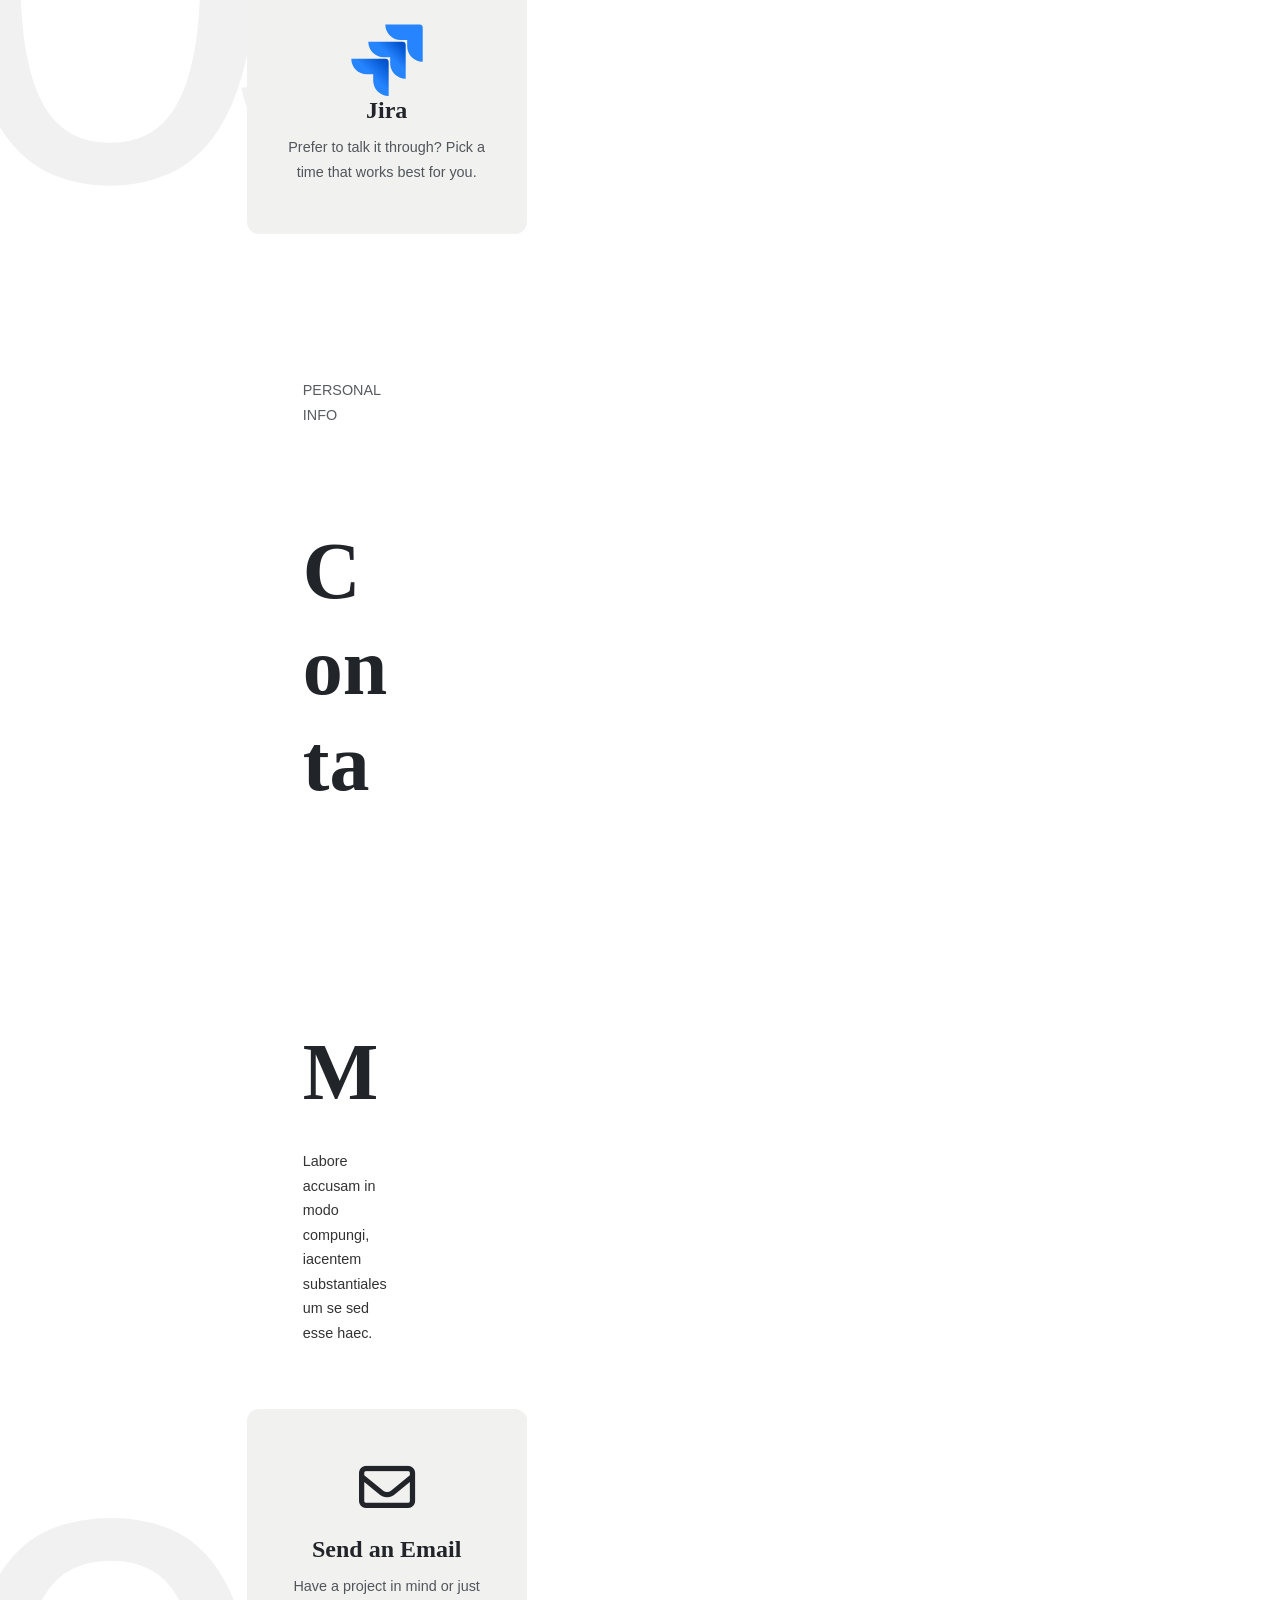
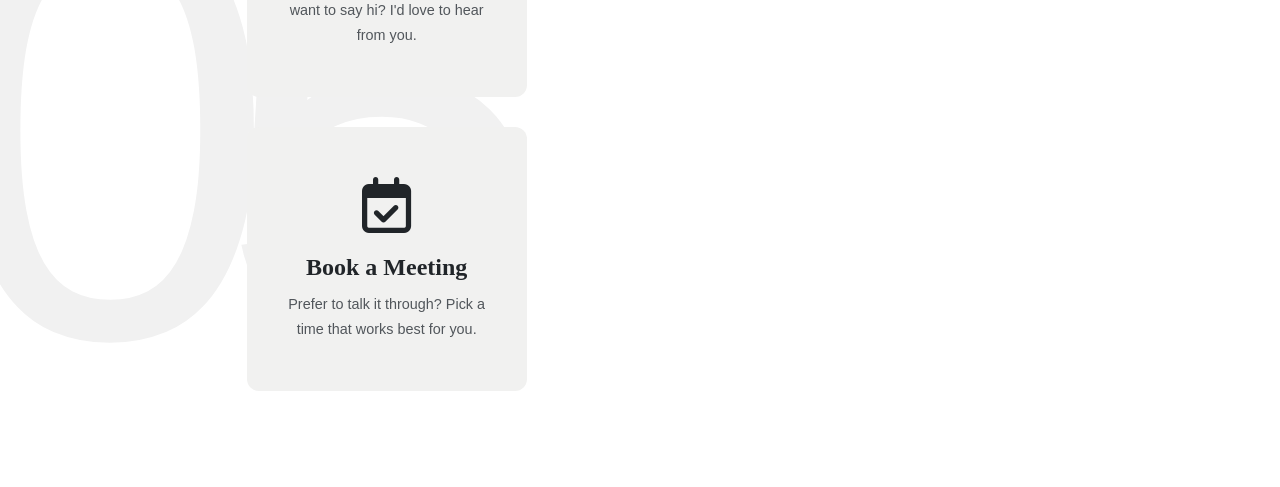
==== commit 7bcc5a4a: "Update index.html" ====
--- a/index.html
+++ b/index.html
@@ -210,7 +210,8 @@
 
             <div class="row">              
               <div class="col-lg-3">
-                <a href="https://drive.google.com/file/d/1XrD2A0Etg42ohongGsYNEXFhg9dVApa6/view?usp=drive_link" class="btn btn-dark text-uppercase py-4 px-5 aos-init aos-animate" data-aos="fade-up" data-aos-delay="300">Download my CV</a>
+                <a href="https://drive.google.com/file/d/1XrD2A0Etg42ohongGsYNEXFhg9dVApa6/view?usp=drive_link" class="btn btn-dark  py-4 px-5 aos-init aos-animate" data-aos="fade-up" data-aos-delay="300"style="
+    border-radius: 0.5rem;>Download my CV</a>
               </div>
             </div>
           </section>
--- a/assets/style.css
+++ b/assets/style.css
@@ -1,12 +1,3 @@
-/*
-Theme Name: Julie Creative Portfolio
-Theme URI: https://templatesjungle.com/
-Author: TemplatesJungle
-Author URI: https://templatesjungle.com/
-Description: Julie Creative Portfolio is specially designed product packaged for designers portfolio websites.
-Version: 1.1
-*/
-
 /*--------------------------------------------------------------
 This is main CSS file that contains custom style rules used in this template
 --------------------------------------------------------------*/
@@ -743,3 +734,7 @@
   color: var(--bs-gray-dark);
   margin-bottom: 0;
 }
+/* Download my CV Portfolio*/
+.btn-custom {
+  border-radius: 0.5rem;
+}
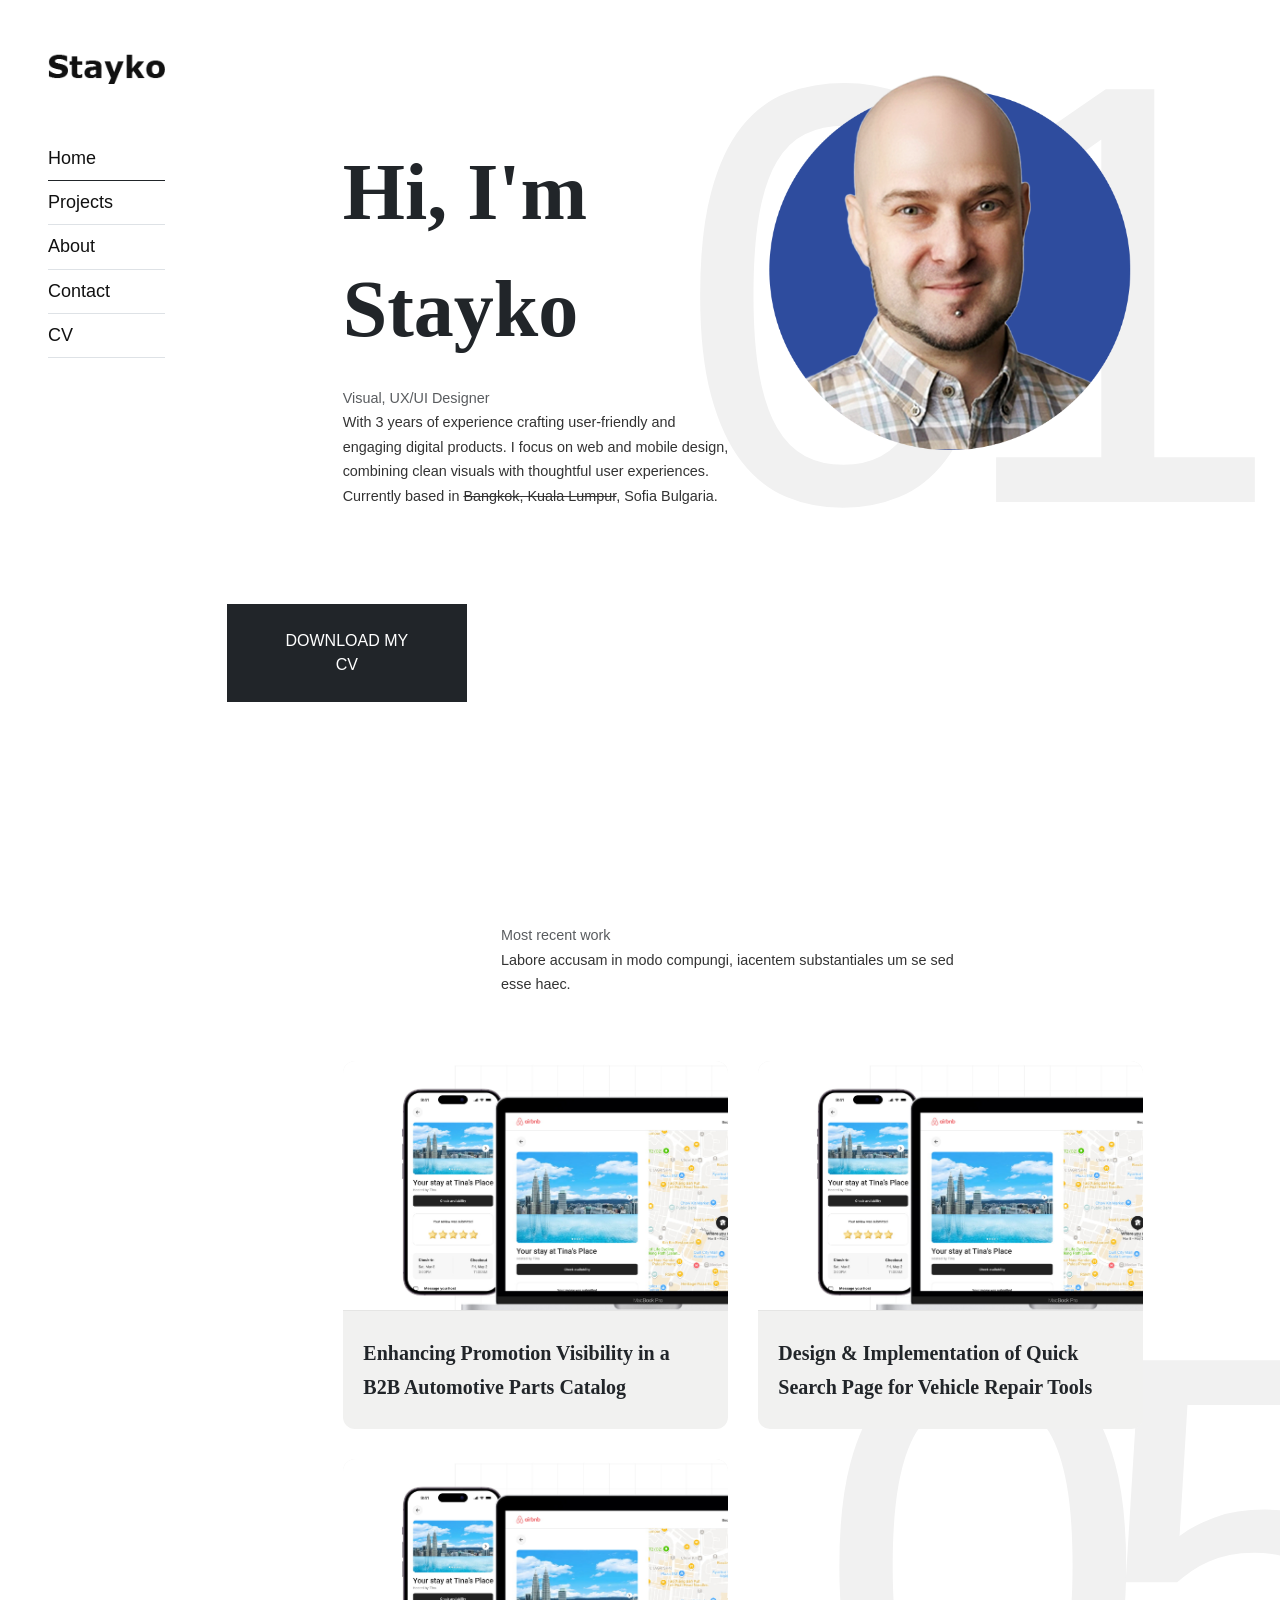
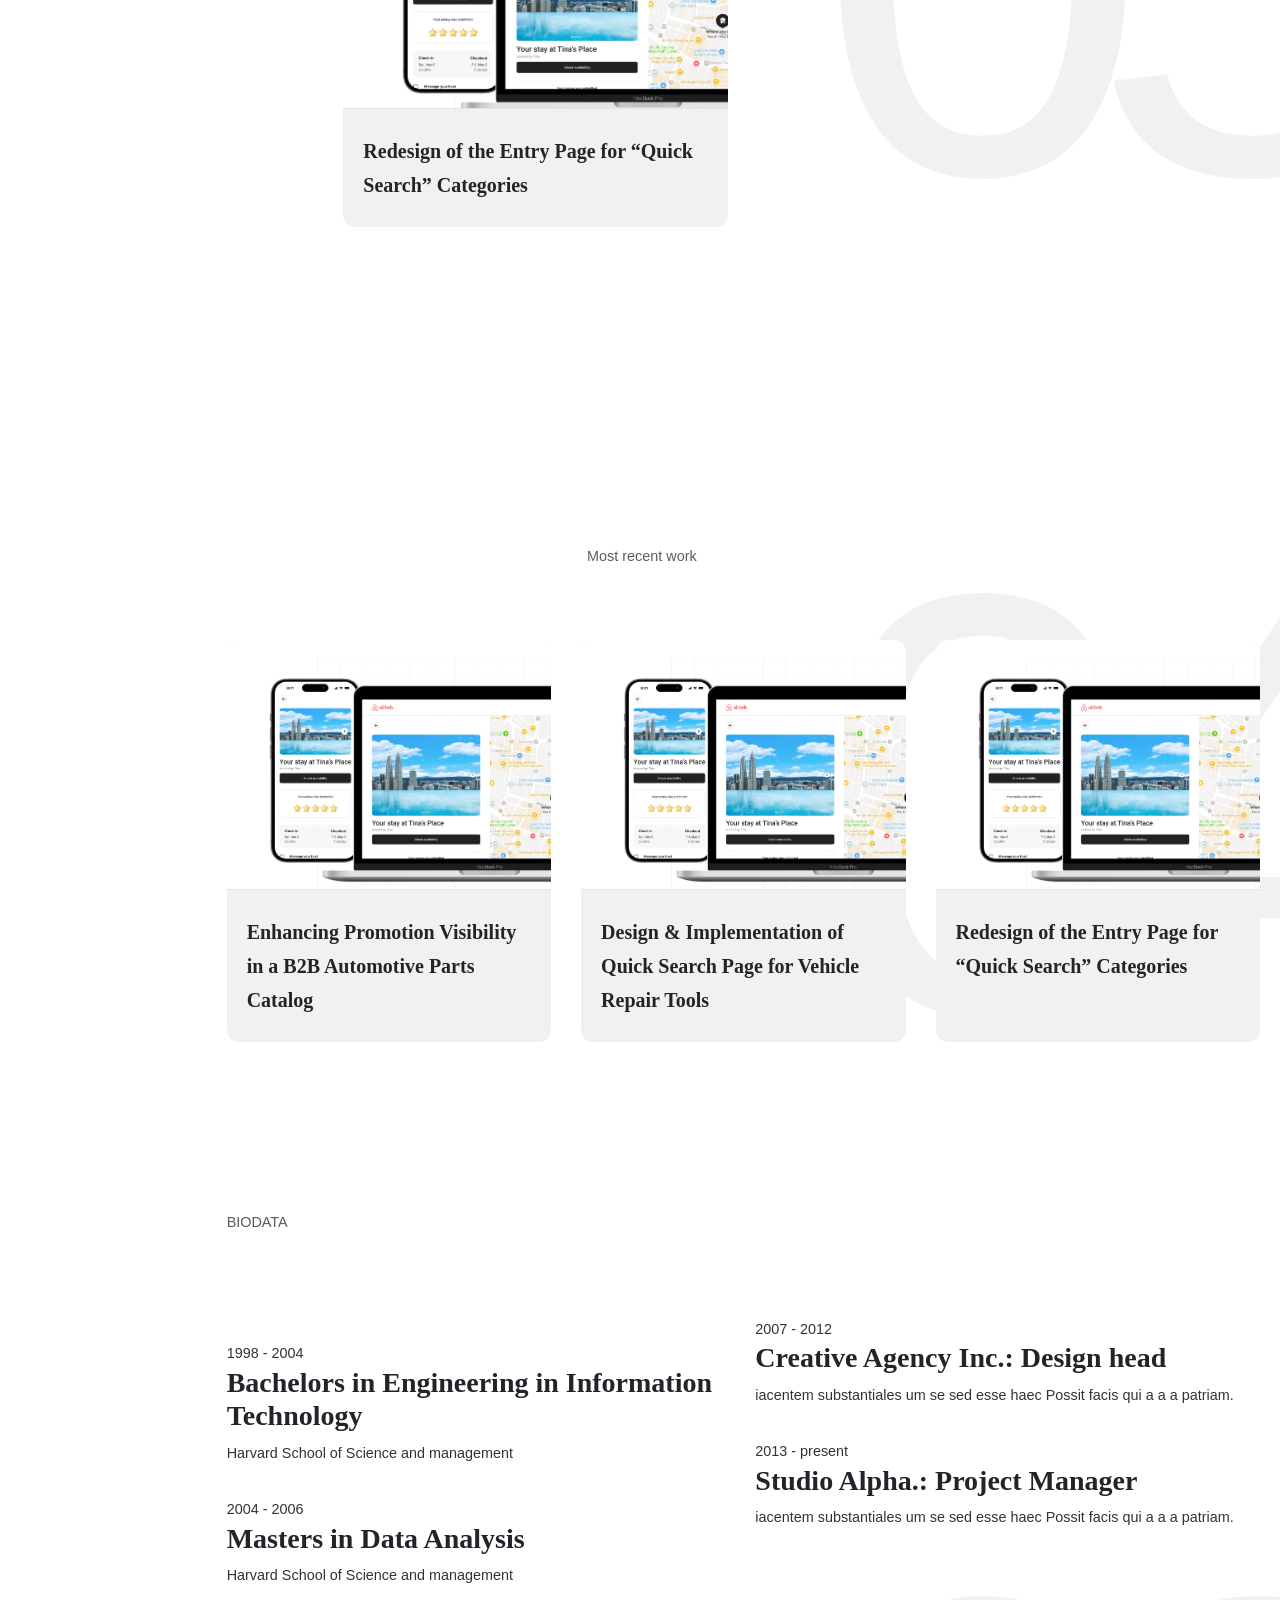
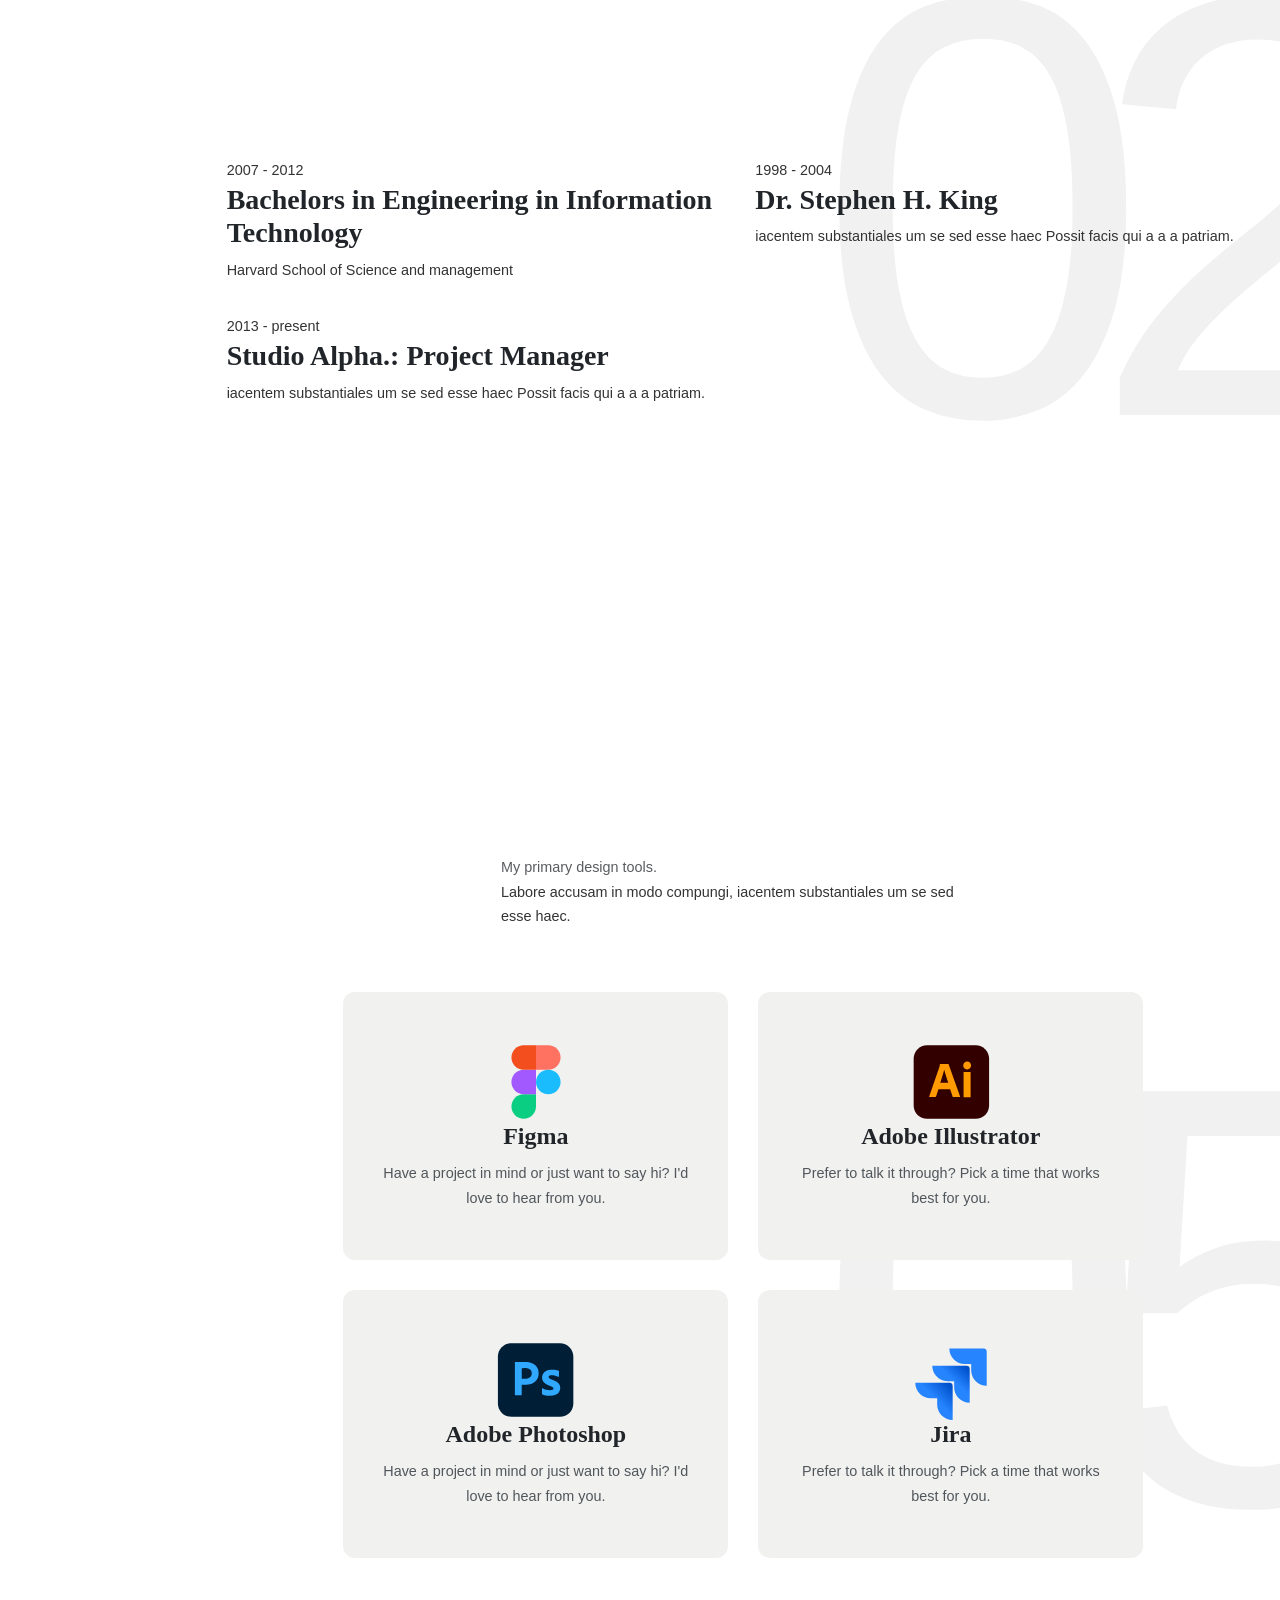
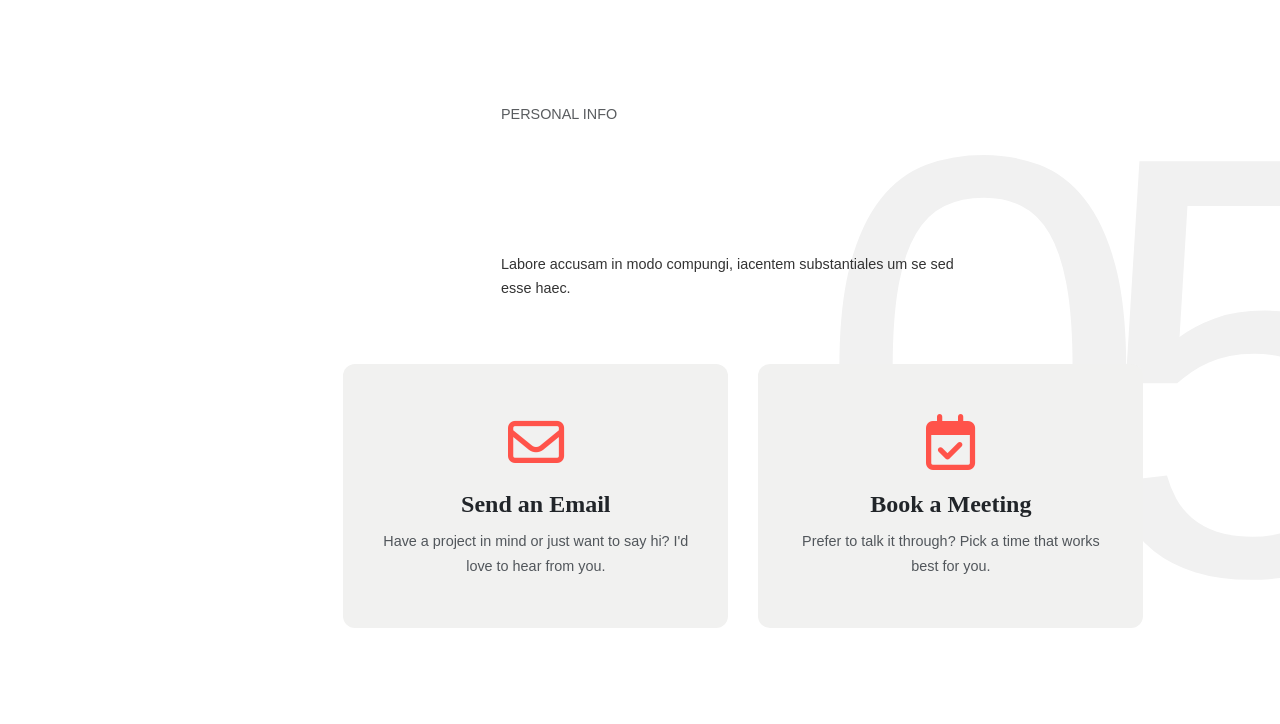
==== commit ef1d738b: "Update index.html" ====
--- a/index.html
+++ b/index.html
@@ -210,13 +210,12 @@
 
             <div class="row">              
               <div class="col-lg-3">
-                <a href="https://drive.google.com/file/d/1XrD2A0Etg42ohongGsYNEXFhg9dVApa6/view?usp=drive_link" class="btn btn-dark  py-4 px-5 aos-init aos-animate" data-aos="fade-up" data-aos-delay="300"style="
-    border-radius: 0.5rem;>Download my CV</a>
+                <a href="https://drive.google.com/file/d/1XrD2A0Etg42ohongGsYNEXFhg9dVApa6/view?usp=drive_link" class="btn btn-dark text-uppercase py-4 px-5 aos-init aos-animate" data-aos="fade-up" data-aos-delay="300">Download my CV</a>
               </div>
             </div>
           </section>
 
-       <section id="portfolio" class="my-5 py-5 bg-text" data-text="05">
+       <section id="Tools" class="my-5 py-5 bg-text" data-text="05">
             <div class="container">
               <div class="row justify-content-center mb-5">
                 <div class="col-lg-6 aos-init" data-aos="fade-up">
@@ -267,7 +266,7 @@
 
 
       
-          <!--<section id="portfolio" class="my-5 py-5 bg-text" data-text="04">
+          <section id="portfolio" class="my-5 py-5 bg-text" data-text="04">
             <div class="section-header my-5 aos-init" data-aos="fade-up">
               <div class="row justify-content-center g-5">
                 <div class="col-lg-4">
@@ -277,7 +276,7 @@
               </div>
             </div>
             <div class="portfolio-grid py-4 aos-init" data-aos="fade-up">
-              <!-- Card 1 
+              <!-- Card 1 -->
               <a href="#" class="custom-card portfolio-card">
                 <img src="assets/Macbook Pro and iphone OPT.jpg" alt="Enhancing Promotion Visibility in a B2B Automotive Parts Catalog visual">
                 <div class="caption d-flex justify-content-between align-items-center">
@@ -285,7 +284,7 @@
                   
                 </div>
               </a>
-              <!-- Card 2 
+              <!-- Card 2 -->
               <a href="#" class="custom-card portfolio-card">
                 <img src="assets/Macbook Pro and iphone OPT.jpg" alt="Design & Implementation of Quick Search Page for Vehicle Repair Tools visual">
                 <div class="caption d-flex justify-content-between align-items-center">
@@ -295,7 +294,7 @@
               </a>            
            
 
-            <!-- Card 3 
+            <!-- Card 3 -->
               <a href="#" class="custom-card portfolio-card">
                 <img src="assets/Macbook Pro and iphone OPT.jpg" alt="Redesign of the Entry Page for “Quick Search” Categories visual">
                 <div class="caption d-flex justify-content-between align-items-center">
@@ -304,7 +303,7 @@
                 </div>
               </a>            
            
-          </section> -->
+          </section>
 
           <section id="about" class="my-5 py-5 bg-text" data-text="02">
             <div class="row d-flex flex-wrap aos-init" data-aos="fade-up">
--- a/assets/style.css
+++ b/assets/style.css
@@ -721,7 +721,7 @@
 
 .contact-card i {
   font-size: 3.5rem;
-  color: var(bs-black:);
+  color: var(--bs-primary);
   margin-bottom: 20px;
 }
 
@@ -734,7 +734,3 @@
   color: var(--bs-gray-dark);
   margin-bottom: 0;
 }
-/* Download my CV Portfolio*/
-.btn-custom {
-  border-radius: 0.5rem;
-}
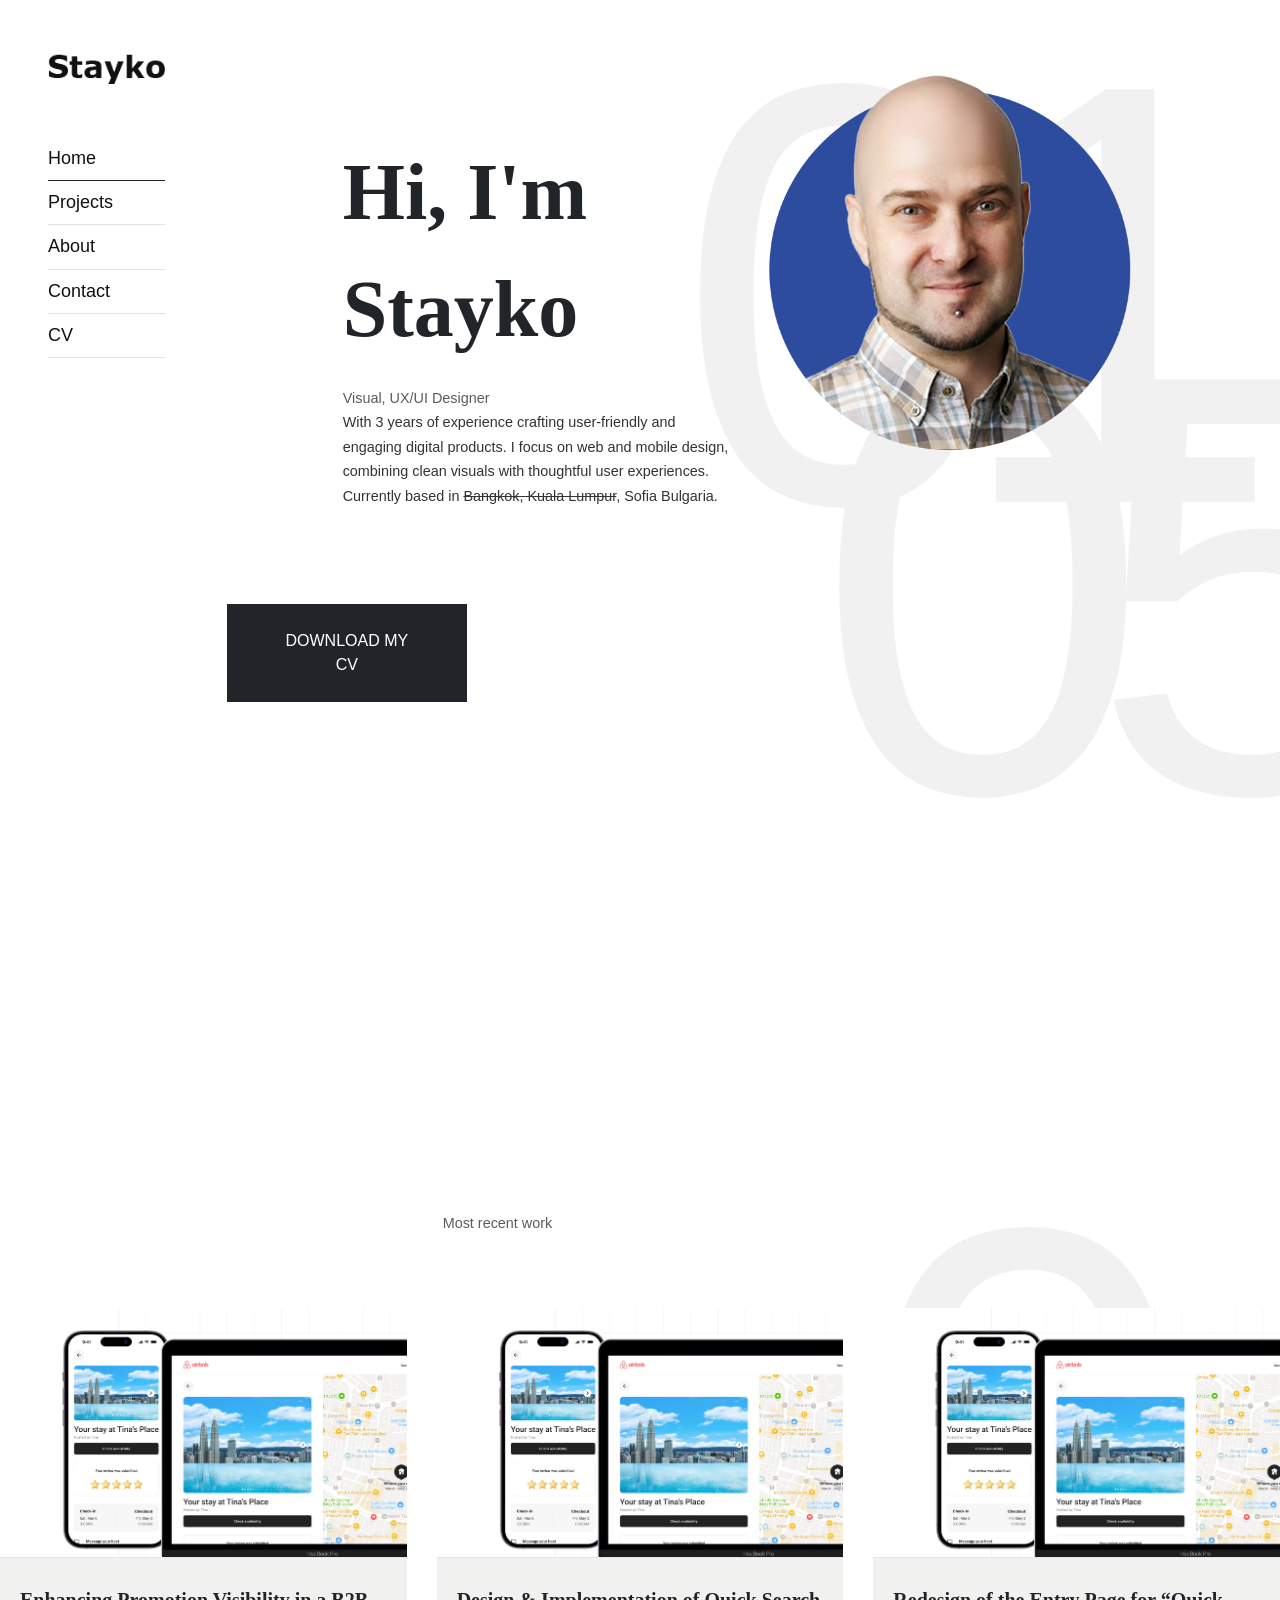
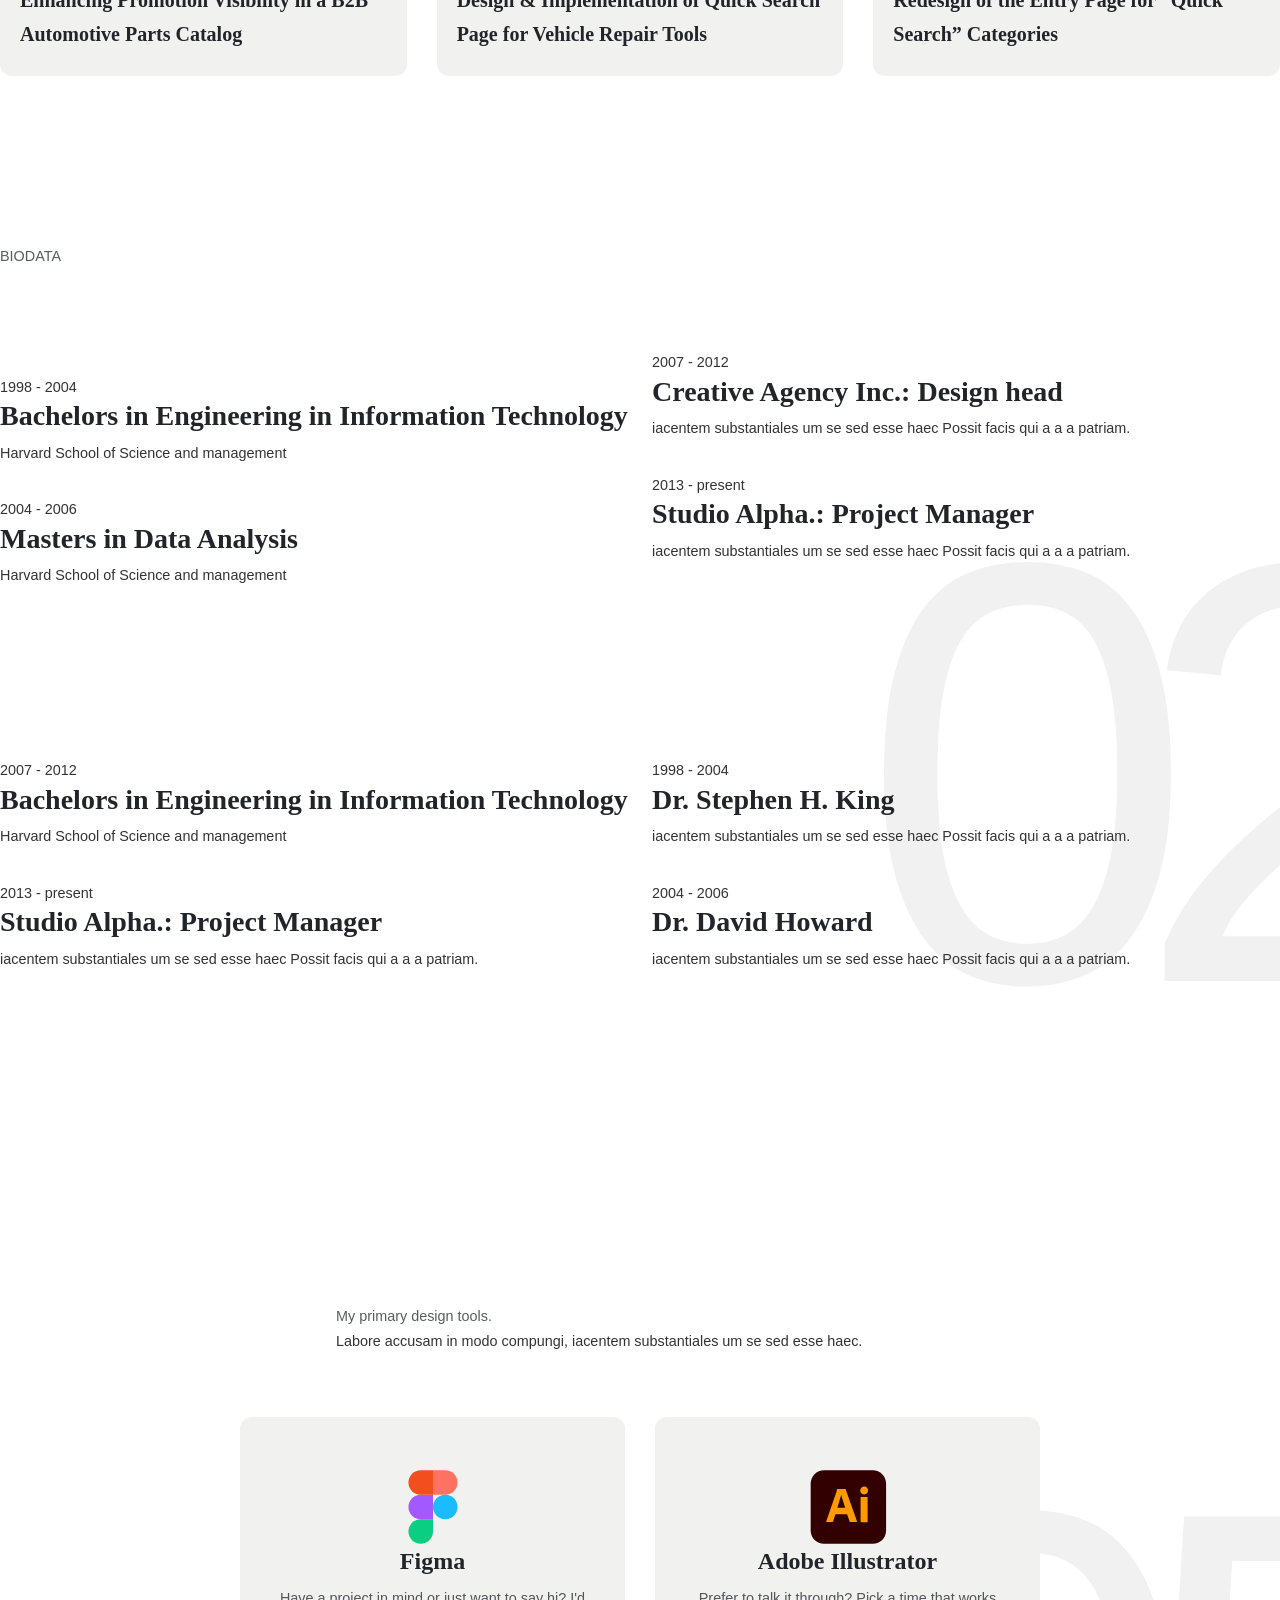
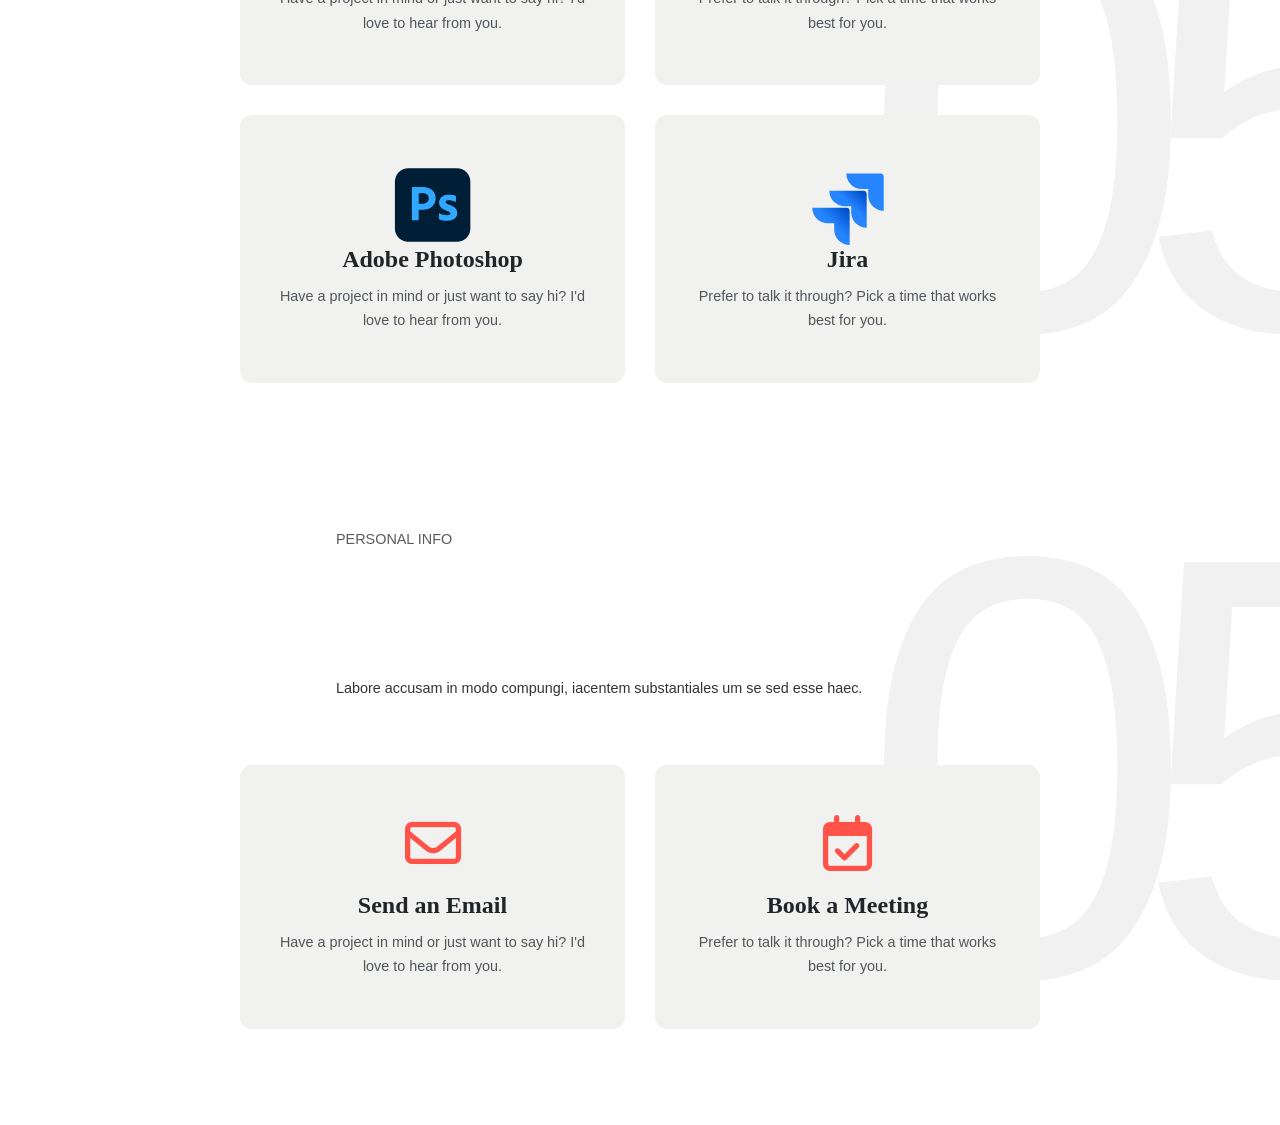
==== commit 9e1ddbd9: "Update index.html" ====
--- a/index.html
+++ b/index.html
@@ -220,14 +220,14 @@
               <div class="row justify-content-center mb-5">
                 <div class="col-lg-6 aos-init" data-aos="fade-up">
                   
-                  <h2 class="display-1 txt-fx slide-up"><span class="letter" style="transition-delay:180ms;">P</span><span class="letter" style="transition-delay:190ms;">r</span><span class="letter" style="transition-delay:200ms;">o</span><span class="letter" style="transition-delay:210ms;">j</span><span class="letter" style="transition-delay:220ms;">e</span><span class="letter" style="transition-delay:230ms;">c</span><span class="word"><span class="letter" style="transition-delay:250ms;">t</span><span class="letter" style="transition-delay:260ms;">s</span></span></h2><span class="text-muted">Most recent work</span>
+                 <!-- <h2 class="display-1 txt-fx slide-up"><span class="letter" style="transition-delay:180ms;">P</span><span class="letter" style="transition-delay:190ms;">r</span><span class="letter" style="transition-delay:200ms;">o</span><span class="letter" style="transition-delay:210ms;">j</span><span class="letter" style="transition-delay:220ms;">e</span><span class="letter" style="transition-delay:230ms;">c</span><span class="word"><span class="letter" style="transition-delay:250ms;">t</span><span class="letter" style="transition-delay:260ms;">s</span></span></h2><span class="text-muted">Most recent work</span>
                   <p>Labore accusam in modo compungi, iacentem substantiales um se sed esse haec.</p>
                 </div>
               </div>
               <div class="row">
                 <div class="col-12 aos-init" data-aos="fade-up">
                   <div class="contact-btn-grid">
-                    <!-- Card 1 -->
+                    <!-- Card 1 
               <a href="#" class="custom-card portfolio-card">
                 <img src="assets/Macbook Pro and iphone OPT.jpg" alt="Enhancing Promotion Visibility in a B2B Automotive Parts Catalog visual">
                 <div class="caption d-flex justify-content-between align-items-center">
@@ -235,7 +235,7 @@
                   
                 </div>
               </a>
-              <!-- Card 2 -->
+              <!-- Card 2 
               <a href="#" class="custom-card portfolio-card">
                 <img src="assets/Macbook Pro and iphone OPT.jpg" alt="Design & Implementation of Quick Search Page for Vehicle Repair Tools visual">
                 <div class="caption d-flex justify-content-between align-items-center">
@@ -245,14 +245,14 @@
               </a>            
            
 
-            <!-- Card 3 -->
+            <!-- Card 3 
               <a href="#" class="custom-card portfolio-card">
                 <img src="assets/Macbook Pro and iphone OPT.jpg" alt="Redesign of the Entry Page for “Quick Search” Categories visual">
                 <div class="caption d-flex justify-content-between align-items-center">
                   <div class="title">Redesign of the Entry Page for “Quick Search” Categories</div>
                  
                 </div>
-              </a> 
+              </a> -->
 
                     
                     
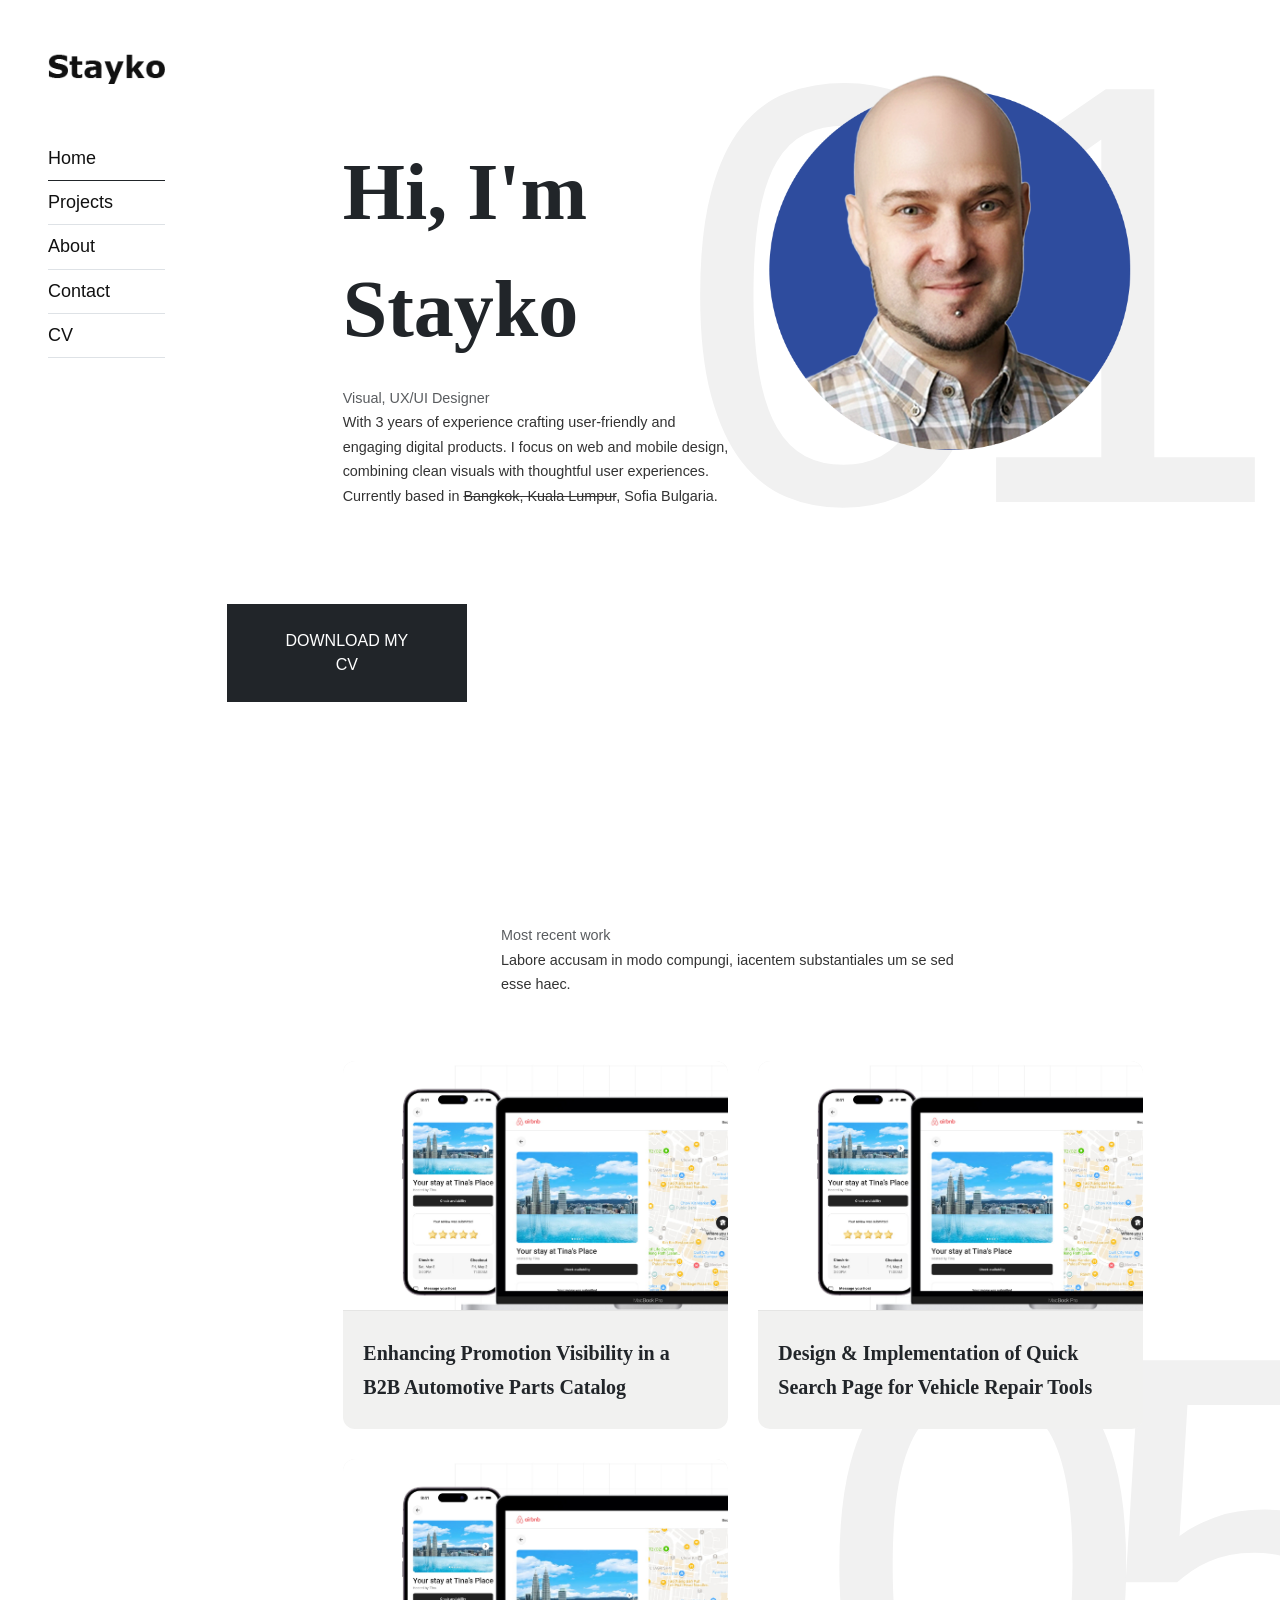
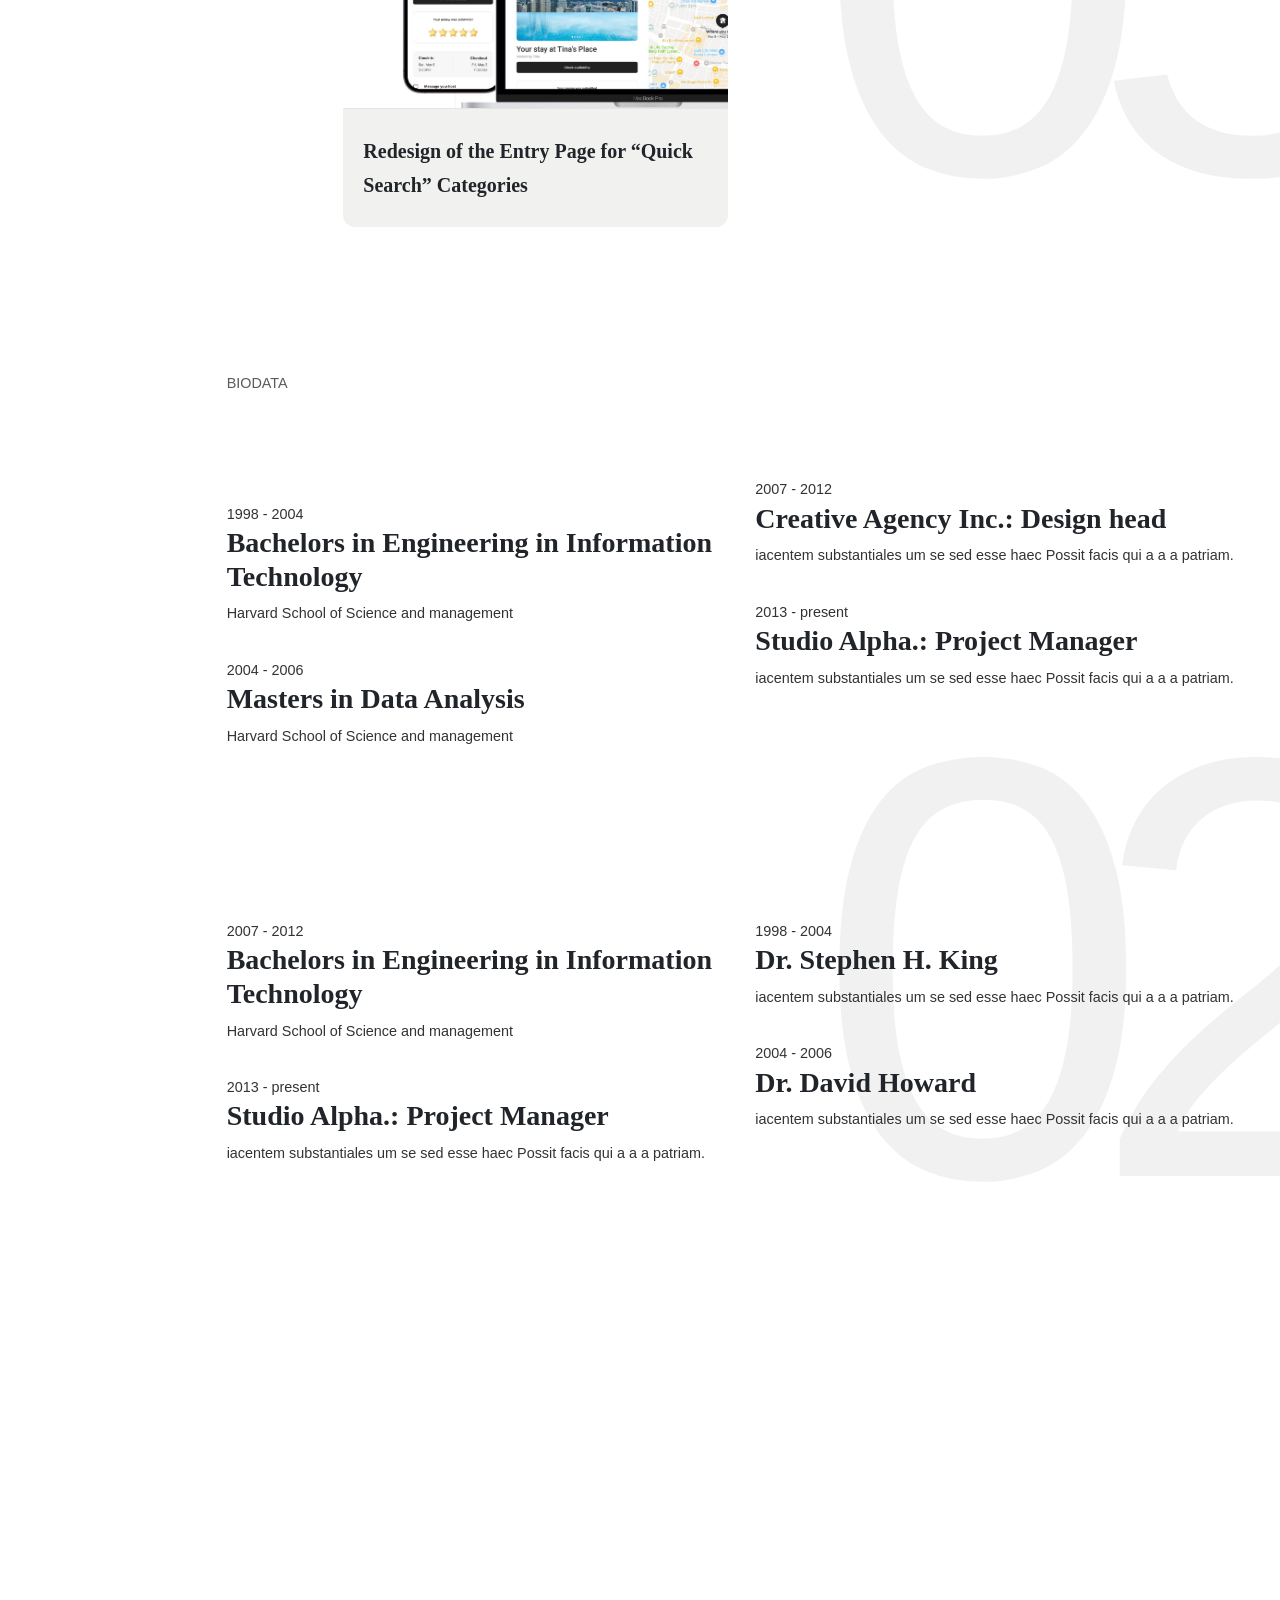
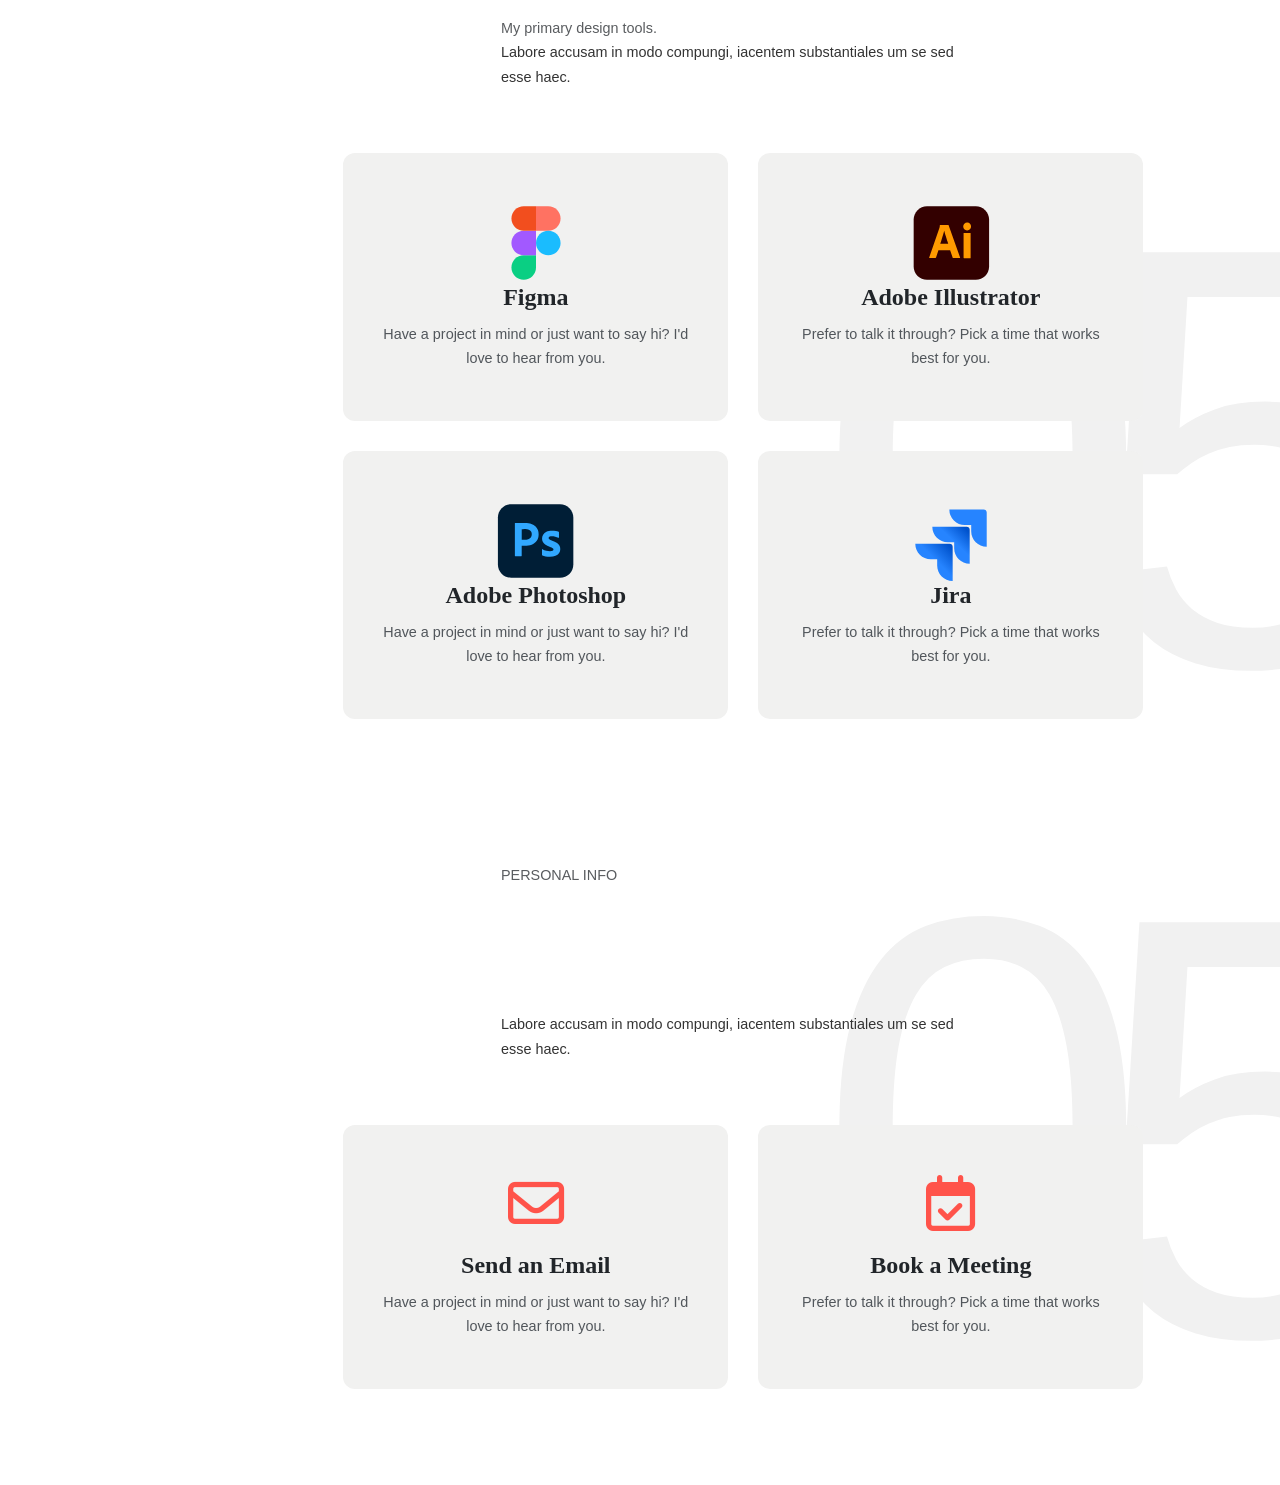
==== commit 0ed0ae5b: "Update index.html" ====
--- a/index.html
+++ b/index.html
@@ -215,19 +215,19 @@
             </div>
           </section>
 
-       <section id="Tools" class="my-5 py-5 bg-text" data-text="05">
+       <section id="portfolio" class="my-5 py-5 bg-text" data-text="05">
             <div class="container">
               <div class="row justify-content-center mb-5">
                 <div class="col-lg-6 aos-init" data-aos="fade-up">
                   
-                 <!-- <h2 class="display-1 txt-fx slide-up"><span class="letter" style="transition-delay:180ms;">P</span><span class="letter" style="transition-delay:190ms;">r</span><span class="letter" style="transition-delay:200ms;">o</span><span class="letter" style="transition-delay:210ms;">j</span><span class="letter" style="transition-delay:220ms;">e</span><span class="letter" style="transition-delay:230ms;">c</span><span class="word"><span class="letter" style="transition-delay:250ms;">t</span><span class="letter" style="transition-delay:260ms;">s</span></span></h2><span class="text-muted">Most recent work</span>
+                  <h2 class="display-1 txt-fx slide-up"><span class="letter" style="transition-delay:180ms;">P</span><span class="letter" style="transition-delay:190ms;">r</span><span class="letter" style="transition-delay:200ms;">o</span><span class="letter" style="transition-delay:210ms;">j</span><span class="letter" style="transition-delay:220ms;">e</span><span class="letter" style="transition-delay:230ms;">c</span><span class="word"><span class="letter" style="transition-delay:250ms;">t</span><span class="letter" style="transition-delay:260ms;">s</span></span></h2><span class="text-muted">Most recent work</span>
                   <p>Labore accusam in modo compungi, iacentem substantiales um se sed esse haec.</p>
                 </div>
               </div>
               <div class="row">
                 <div class="col-12 aos-init" data-aos="fade-up">
                   <div class="contact-btn-grid">
-                    <!-- Card 1 
+                    <!-- Card 1 -->
               <a href="#" class="custom-card portfolio-card">
                 <img src="assets/Macbook Pro and iphone OPT.jpg" alt="Enhancing Promotion Visibility in a B2B Automotive Parts Catalog visual">
                 <div class="caption d-flex justify-content-between align-items-center">
@@ -235,7 +235,7 @@
                   
                 </div>
               </a>
-              <!-- Card 2 
+              <!-- Card 2 -->
               <a href="#" class="custom-card portfolio-card">
                 <img src="assets/Macbook Pro and iphone OPT.jpg" alt="Design & Implementation of Quick Search Page for Vehicle Repair Tools visual">
                 <div class="caption d-flex justify-content-between align-items-center">
@@ -245,14 +245,14 @@
               </a>            
            
 
-            <!-- Card 3 
+            <!-- Card 3 -->
               <a href="#" class="custom-card portfolio-card">
                 <img src="assets/Macbook Pro and iphone OPT.jpg" alt="Redesign of the Entry Page for “Quick Search” Categories visual">
                 <div class="caption d-flex justify-content-between align-items-center">
                   <div class="title">Redesign of the Entry Page for “Quick Search” Categories</div>
                  
                 </div>
-              </a> -->
+              </a> 
 
                     
                     
@@ -266,7 +266,7 @@
 
 
       
-          <section id="portfolio" class="my-5 py-5 bg-text" data-text="04">
+        <!--  <section id="portfolio" class="my-5 py-5 bg-text" data-text="04">
             <div class="section-header my-5 aos-init" data-aos="fade-up">
               <div class="row justify-content-center g-5">
                 <div class="col-lg-4">
@@ -276,7 +276,7 @@
               </div>
             </div>
             <div class="portfolio-grid py-4 aos-init" data-aos="fade-up">
-              <!-- Card 1 -->
+              <!-- Card 1 
               <a href="#" class="custom-card portfolio-card">
                 <img src="assets/Macbook Pro and iphone OPT.jpg" alt="Enhancing Promotion Visibility in a B2B Automotive Parts Catalog visual">
                 <div class="caption d-flex justify-content-between align-items-center">
@@ -284,7 +284,7 @@
                   
                 </div>
               </a>
-              <!-- Card 2 -->
+              <!-- Card 2 
               <a href="#" class="custom-card portfolio-card">
                 <img src="assets/Macbook Pro and iphone OPT.jpg" alt="Design & Implementation of Quick Search Page for Vehicle Repair Tools visual">
                 <div class="caption d-flex justify-content-between align-items-center">
@@ -294,7 +294,7 @@
               </a>            
            
 
-            <!-- Card 3 -->
+            <!-- Card 3 
               <a href="#" class="custom-card portfolio-card">
                 <img src="assets/Macbook Pro and iphone OPT.jpg" alt="Redesign of the Entry Page for “Quick Search” Categories visual">
                 <div class="caption d-flex justify-content-between align-items-center">
@@ -303,7 +303,7 @@
                 </div>
               </a>            
            
-          </section>
+          </section> -->
 
           <section id="about" class="my-5 py-5 bg-text" data-text="02">
             <div class="row d-flex flex-wrap aos-init" data-aos="fade-up">
